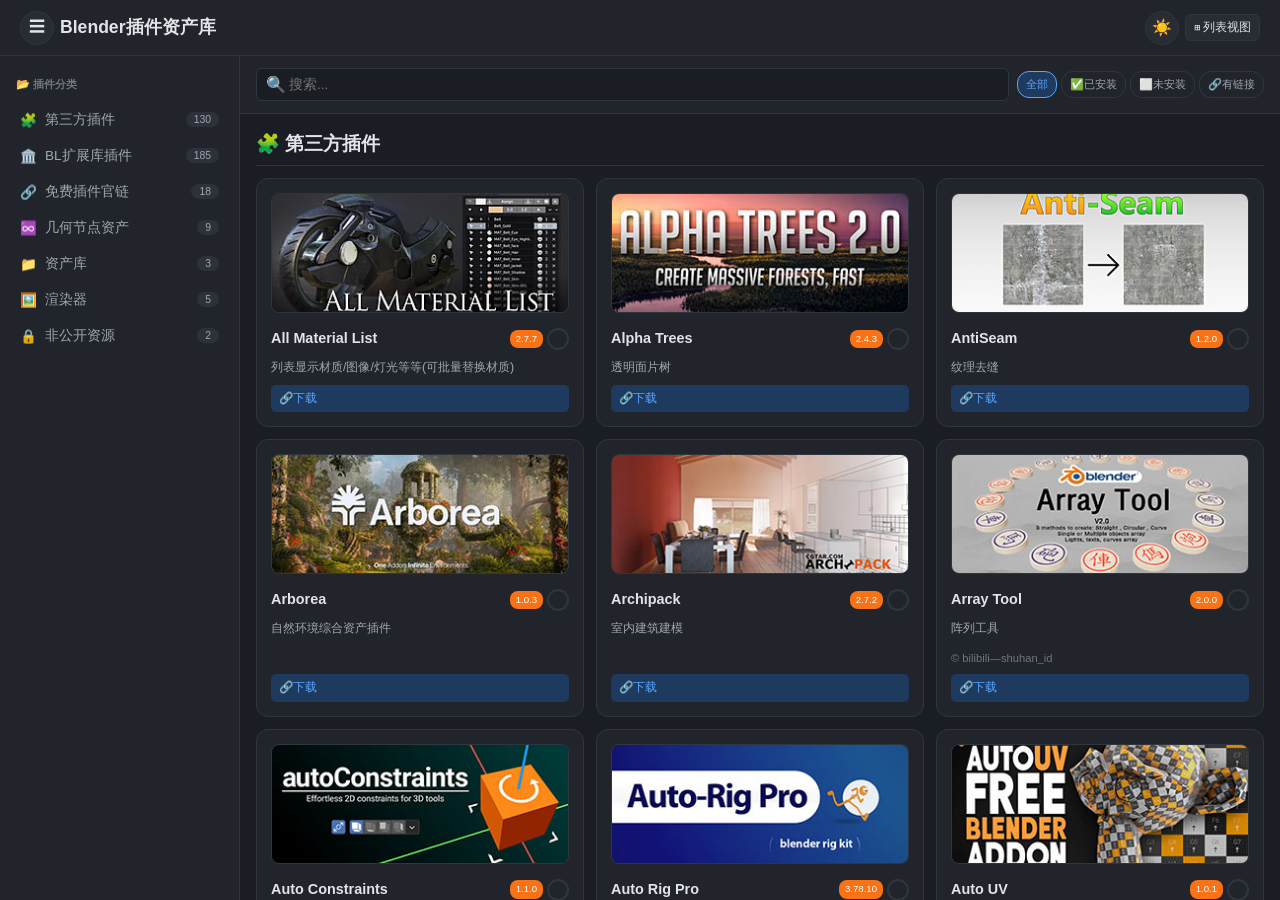
==== cjzx.html @ 79c5c897 "Update cjzx.html" ====
<!DOCTYPE html><html lang="zh-CN"><head><meta charset="UTF-8"><meta name="viewport" content="width=device-width, initial-scale=1.0"><title>Blender插件资产库</title><style>
        :root {
            --bg: #f5f5f7;
            --surface: #ffffff;
            --surface2: #f0f0f2;
            --surface3: #e8e8ea;
            --text: #1a1a1a;
            --text2: #4a4a4a;
            --text3: #888888;
            --accent: #1a73e8;
            --accent-hover: #1557b0;
            --accent-dim: #d2e3fc;
            --green: #1e8e3e;
            --green-dim: #ceead6;
            --red: #d93025;
            --red-dim: #fce8e6;
            --border: #dadce0;
            --radius: 12px;
            --radius-sm: 8px;
            --radius-xs: 6px;
        }

        body.dark-theme {
            --bg: #1a1d23;
            --surface: #21252b;
            --surface2: #282c34;
            --surface3: #2c313a;
            --text: #e1e4e8;
            --text2: #a0a6b0;
            --text3: #6e7681;
            --accent: #58a6ff;
            --accent-hover: #79b8ff;
            --accent-dim: #1f3a5f;
            --green: #3fb950;
            --green-dim: #1a3d22;
            --red: #f85149;
            --red-dim: #3d1a1a;
            --border: #30363d;
        }

        * { margin: 0; padding: 0; box-sizing: border-box; }

        /* ============ 自定义滚动条 ============ */
        ::-webkit-scrollbar { width: 6px; height: 6px; }
        ::-webkit-scrollbar-track { background: transparent; }
        ::-webkit-scrollbar-thumb {
            background: var(--text3);
            border-radius: 3px;
            transition: background 0.2s;
        }
        ::-webkit-scrollbar-thumb:hover { background: var(--text2); }

        .card-grid::-webkit-scrollbar,
        .sidebar::-webkit-scrollbar { width: 4px; }
        .card-grid::-webkit-scrollbar-thumb,
        .sidebar::-webkit-scrollbar-thumb { background: transparent; }
        .card-grid:hover::-webkit-scrollbar-thumb,
        .sidebar:hover::-webkit-scrollbar-thumb { background: var(--text3); }
        .card-grid:hover::-webkit-scrollbar-thumb:hover,
        .sidebar:hover::-webkit-scrollbar-thumb:hover { background: var(--text2); }

        /* Firefox */
        * { scrollbar-width: thin; scrollbar-color: var(--text3) transparent; }
        .card-grid, .sidebar { scrollbar-width: thin; scrollbar-color: transparent transparent; }
        .card-grid:hover, .sidebar:hover { scrollbar-color: var(--text3) transparent; }

        body {
            font-family: 'Segoe UI', 'PingFang SC', 'Microsoft YaHei', sans-serif;
            background: var(--bg);
            color: var(--text);
            min-height: 100vh;
            line-height: 1.5;
            user-select: none;
        }
        input, textarea, .card-desc, .card-title, .card-source { user-select: text; }

        .app-header {
            background: var(--surface);
            border-bottom: 1px solid var(--border);
            padding: 0 20px;
            height: 56px;
            display: flex;
            align-items: center;
            justify-content: space-between;
            position: sticky;
            top: 0;
            z-index: 100;
            gap: 12px;
        }
        .logo { font-weight: 700; font-size: 1.1rem; white-space: nowrap; display: flex; align-items: center; gap: 6px; }
        .header-actions { display: flex; gap: 6px; flex-wrap: wrap; align-items: center; }

        .btn {
            display: inline-flex; align-items: center; gap: 4px; padding: 6px 12px;
            border-radius: 6px; border: 1px solid var(--border); background: var(--surface2);
            color: var(--text); cursor: pointer; font-size: 0.8rem; font-weight: 500;
            transition: all 0.15s; white-space: nowrap; text-decoration: none; font-family: inherit;
        }
        .btn:hover { background: var(--surface3); }
        .btn-primary { background: var(--accent); border-color: var(--accent); color: #fff; font-weight: 600; }
        .btn-primary:hover { background: var(--accent-hover); }
        .btn-danger { background: transparent; border-color: var(--red-dim); color: var(--red); }
        .btn-danger:hover { background: var(--red-dim); }
        .btn-sm { padding: 4px 8px; font-size: 0.75rem; }
        .btn-icon { width: 34px; height: 34px; padding: 0; justify-content: center; border-radius: 50%; font-size: 1rem; }

        .sidebar-toggle {
            display: flex !important;
        }

        .app-body { display: flex; height: calc(100vh - 56px); overflow: hidden; }

        .sidebar {
            width: 240px; min-width: 240px; background: var(--surface);
            border-right: 1px solid var(--border); padding: 12px 10px;
            overflow-y: auto; display: flex; flex-direction: column; gap: 2px;
            transition: width 0.3s ease, min-width 0.3s ease, padding 0.3s ease, opacity 0.3s ease;
        }
        /* 桌面端折叠状态 */
        .sidebar.sidebar-hidden {
            width: 0 !important;
            min-width: 0 !important;
            padding: 0 !important;
            border: none;
            opacity: 0;
        }
        .sidebar h3 { font-size: 0.7rem; text-transform: uppercase; color: var(--text3); padding: 8px 6px; font-weight: 600; }
        .cat-btn {
            display: flex; align-items: center; gap: 8px; padding: 8px 10px;
            border-radius: 6px; border: none; background: transparent; color: var(--text2);
            cursor: pointer; font-size: 0.85rem; width: 100%; text-align: left;
            transition: all 0.15s; font-family: inherit;
        }
        .cat-btn:hover { background: var(--surface2); color: var(--text); }
        .cat-btn.active { background: var(--accent-dim); color: var(--accent); font-weight: 600; }
        .cat-btn .badge { margin-left: auto; background: var(--surface3); padding: 2px 8px; border-radius: 10px; font-size: 0.65rem; }
        .cat-btn.active .badge { background: var(--accent); color: #fff; }
        .sidebar-footer { margin-top: auto; padding-top: 10px; border-top: 1px solid var(--border); }

        .main-content { flex: 1; display: flex; flex-direction: column; overflow: hidden; }
        .toolbar {
            padding: 12px 16px; background: var(--surface); border-bottom: 1px solid var(--border);
            display: flex; gap: 8px; align-items: center; flex-wrap: wrap;
        }
        .search-box { flex: 1; position: relative; min-width: 160px; }
        .search-box input {
            width: 100%; padding: 8px 12px 8px 32px; background: var(--bg);
            border: 1px solid var(--border); border-radius: 6px; color: var(--text);
            font-size: 0.85rem; font-family: inherit; user-select: text;
        }
        .search-box span { position: absolute; left: 10px; top: 50%; transform: translateY(-50%); color: var(--text3); }
        .filter-tags { display: flex; gap: 4px; }
        .filter-tag {
            padding: 4px 8px; border-radius: 12px; border: 1px solid var(--border);
            background: transparent; color: var(--text2); cursor: pointer; font-size: 0.7rem; font-family: inherit;
        }
        .filter-tag.active { background: var(--accent-dim); border-color: var(--accent); color: var(--accent); }

        .card-grid { flex: 1; overflow-y: auto; padding: 16px; }
        .card-grid.list-view .card-image,
        .card-grid.list-view .card-image-placeholder { display: none !important; }

        .category-section { margin-bottom: 30px; }
        .category-title {
            font-size: 1.2rem; font-weight: 600; margin-bottom: 12px;
            padding-bottom: 6px; border-bottom: 1px solid var(--border);
        }
        .plugin-grid {
            display: grid; grid-template-columns: repeat(auto-fill, minmax(260px, 1fr)); gap: 12px;
        }
        .card-grid.list-view .plugin-grid { grid-template-columns: 1fr; max-width: 800px; margin: 0 auto; }

        .card {
            background: var(--surface); border: 1px solid var(--border); border-radius: var(--radius);
            padding: 14px; display: flex; flex-direction: column; gap: 8px; position: relative;
        }
        .card.installed { border-left: 3px solid var(--green); }
        .card-image {
            width: 100%; height: 120px; border-radius: var(--radius-sm); object-fit: cover;
            background: var(--surface2); border: 1px solid var(--border);
            cursor: pointer;
        }
        .card-image-placeholder {
            width: 100%; height: 120px; border-radius: var(--radius-sm); background: var(--surface2);
            display: flex; align-items: center; justify-content: center; font-size: 1.5rem;
            color: var(--text3); border: 1px dashed var(--border);
            cursor: pointer;
        }
        .card-header { display: flex; justify-content: space-between; align-items: flex-start; gap: 6px; }
        .card-title { font-weight: 600; font-size: 0.9rem; word-break: break-word; flex: 1; }

        /* 拖拽手柄 */
        .drag-handle {
            display: inline-flex; align-items: center; justify-content: center;
            width: 20px; height: 20px; cursor: grab; color: var(--text3);
            font-size: 1rem; line-height: 1; border-radius: 3px; flex-shrink: 0;
            margin-right: 4px; user-select: none;
        }
        .drag-handle:active { cursor: grabbing; }
        .drag-handle:hover { background: var(--surface3); color: var(--text); }

        .header-right { display: flex; align-items: center; gap: 4px; flex-shrink: 0; }
        .badge { font-size: 0.6rem; padding: 2px 6px; border-radius: 8px; font-weight: 500; }
        .badge-version { background: #f97316; color: #ffffff; }
        .badge-installed { background: var(--green-dim); color: var(--green); }
        .install-btn {
            width: 22px; height: 22px; border-radius: 50%; border: 2px solid var(--border);
            background: transparent; cursor: pointer; font-size: 0.65rem; color: transparent;
            display: inline-flex; align-items: center; justify-content: center; flex-shrink: 0;
            pointer-events: auto;
        }
        .card.installed .install-btn { border-color: var(--green); background: var(--green); color: #fff; }
        .card-desc { font-size: 0.78rem; color: var(--text2); flex: 1; }
        .card-source { font-size: 0.7rem; color: var(--text3); margin-top: 4px; }
        .card-actions { display: flex; gap: 4px; margin-top: auto; }
        .card-link {
            display: inline-flex; align-items: center; gap: 3px; padding: 5px 8px;
            border-radius: 5px; background: var(--accent-dim); color: var(--accent);
            text-decoration: none; font-size: 0.72rem; font-weight: 500;
            pointer-events: auto;
        }
        .batch-checkbox {
            position: absolute; top: 8px; left: 8px; width: 18px; height: 18px;
            cursor: pointer; z-index: 3; display: none; pointer-events: auto;
        }
        .card-grid.batch-mode .batch-checkbox { display: block; }

        /* 拖拽状态样式 */
        .card.dragging { opacity: 0.4; }
        .card.drag-over { border: 2px solid var(--accent) !important; }
        .card.drag-above { border-top: 3px solid var(--accent) !important; }
        .card.drag-below { border-bottom: 3px solid var(--accent) !important; }

        .modal-overlay { position: fixed; inset: 0; background: rgba(0,0,0,0.6); z-index: 200; display: none; align-items: center; justify-content: center; }
        .modal { background: var(--surface); border: 1px solid var(--border); border-radius: var(--radius); width: 90%; max-width: 520px; max-height: 85vh; overflow-y: auto; padding: 20px; }
        .modal h2 { margin-bottom: 16px; font-size: 1.1rem; }
        .form-group { margin-bottom: 10px; }
        .form-group label { display: block; font-size: 0.75rem; font-weight: 600; color: var(--text2); margin-bottom: 3px; }
        .form-group input, .form-group textarea, .form-group select {
            width: 100%; padding: 8px 10px; background: var(--bg); border: 1px solid var(--border);
            border-radius: 5px; color: var(--text); font-size: 0.85rem; font-family: inherit; user-select: text;
        }
        .form-row { display: flex; gap: 8px; }
        .form-row .form-group { flex: 1; }
        .modal-actions { display: flex; gap: 6px; justify-content: flex-end; margin-top: 16px; }

        /* ============ 多余缩略图检测弹窗 ============ */
        .img-check-summary { display: flex; gap: 12px; margin-bottom: 12px; font-size: 0.8rem; flex-wrap: wrap; }
        .img-check-stat { background: var(--surface2); padding: 8px 12px; border-radius: 6px; border: 1px solid var(--border); }
        .img-check-stat strong { font-size: 1.1rem; }
        .img-check-stat.warn { border-color: var(--red-dim); color: var(--red); }
        .img-check-list { max-height: 350px; overflow-y: auto; border: 1px solid var(--border); border-radius: 6px; }
        .img-check-item { display: flex; align-items: center; gap: 8px; padding: 8px 10px; border-bottom: 1px solid var(--border); font-size: 0.78rem; font-family: 'Consolas', 'Courier New', monospace; }
        .img-check-item:last-child { border-bottom: none; }
        .img-check-item:hover { background: var(--surface2); }
        .img-check-item input[type="checkbox"] { width: 16px; height: 16px; cursor: pointer; flex-shrink: 0; }
        .img-check-item .img-preview { width: 40px; height: 30px; border-radius: 4px; object-fit: cover; border: 1px solid var(--border); flex-shrink: 0; background: var(--surface3); }
        .img-check-toolbar { display: flex; gap: 6px; align-items: center; padding: 8px 0; }
        .img-check-empty { text-align: center; padding: 40px; color: var(--green); font-size: 0.9rem; }
        .img-check-empty .icon { font-size: 2rem; display: block; margin-bottom: 8px; }
        .img-check-drop { border: 2px dashed var(--border); border-radius: 8px; padding: 30px; text-align: center; color: var(--text3); cursor: pointer; transition: all 0.2s; }
        .img-check-drop:hover { border-color: var(--accent); color: var(--accent); background: var(--accent-dim); }
        .img-check-drop .icon { font-size: 2.5rem; display: block; margin-bottom: 8px; }

        .cat-edit-row { display: flex; align-items: center; gap: 6px; margin-bottom: 8px; }
        .cat-edit-row input { flex: 1; padding: 6px 8px; background: var(--bg); border: 1px solid var(--border); border-radius: 4px; color: var(--text); font-size: 0.85rem; }
        .cat-edit-row .icon-input { width: 50px; flex: none; text-align: center; }

        .toast-container { position: fixed; bottom: 20px; right: 20px; z-index: 300; display: flex; flex-direction: column; gap: 6px; }
        .toast { padding: 10px 16px; border-radius: 6px; background: var(--surface); border: 1px solid var(--border); color: var(--text); font-size: 0.8rem; animation: toastIn 0.3s ease; }
        @keyframes toastIn { from { transform: translateX(60px); opacity: 0; } to { transform: translateX(0); opacity: 1; } }

        @media (max-width: 480px) {
            .sidebar {
                position: absolute;
                z-index: 200;
                height: calc(100vh - 56px);
                left: 0;
                top: 56px;
                width: 260px;
                transform: translateX(-100%);
                transition: transform 0.3s ease;
                box-shadow: 4px 0 12px rgba(0,0,0,0.3);
            }
            .sidebar.sidebar-hidden {
                transform: translateX(-100%);
                width: 260px !important;  /* 保持原有宽度用于动画 */
                min-width: 260px !important;
                padding: 12px 10px !important;
                opacity: 1;
                border-right: 1px solid var(--border);
            }
            .sidebar:not(.sidebar-hidden) {
                transform: translateX(0);
            }
            .plugin-grid { grid-template-columns: 1fr !important; }
        }
    </style><style>.header-actions { display: flex !important; }.header-actions .btn:not(#themeToggle):not(#viewModeToggle) { display: none !important; }.sidebar-footer{display:none!important;}.edit-btn{display:none!important;}.batch-checkbox{display:none!important;}.drag-handle{display:none!important;}.install-btn{display:flex!important;}#themeToggle{display:flex!important;}.sidebar-toggle{display:flex!important;}.sidebar{transition:width 0.3s ease,min-width 0.3s ease,padding 0.3s ease,opacity 0.3s ease;overflow:hidden;}.sidebar.sidebar-hidden{width:0!important;min-width:0!important;padding:0!important;border:none;opacity:0;}@media (max-width:480px){.sidebar{position:absolute;z-index:200;height:calc(100vh - 56px);left:0;top:56px;width:260px;transform:translateX(-100%);transition:transform 0.3s ease;box-shadow:4px 0 12px rgba(0,0,0,0.3);}.sidebar.sidebar-hidden{transform:translateX(-100%);width:260px!important;min-width:260px!important;padding:12px 10px!important;opacity:1;border-right:1px solid var(--border);}.sidebar:not(.sidebar-hidden){transform:translateX(0);}.plugin-grid{grid-template-columns:1fr!important;}}</style></head><body><header class="app-header"><div class="logo"><button class="btn btn-icon sidebar-toggle" id="sidebarToggle" title="展开/收起分类">☰</button><span>Blender插件资产库</span></div><div class="header-actions"><button class="btn btn-icon" id="themeToggle">🌓</button><button class="btn btn-sm" id="viewModeToggle">⊞ 列表视图</button></div></header><div class="app-body"><aside class="sidebar" id="sidebar"></aside><main class="main-content"><div class="toolbar"><div class="search-box"><span>🔍</span><input type="text" id="searchInput" placeholder="搜索..."></div><div class="filter-tags"><span class="filter-tag active" data-filter="all">全部</span><span class="filter-tag" data-filter="installed">✅已安装</span><span class="filter-tag" data-filter="not-installed">⬜未安装</span><span class="filter-tag" data-filter="has-link">🔗有链接</span></div></div><div class="card-grid" id="cardGrid"></div></main></div><script>var DEFAULT_COVER_URL="[data-uri]";var EXPORT_TIME="1781091004906";var SAVE_KEY="blender_preview_install";function loadData(){try{var t=localStorage.getItem("preview_time");if(t!==EXPORT_TIME){localStorage.removeItem(SAVE_KEY);localStorage.setItem("preview_time",EXPORT_TIME);}var s=localStorage.getItem(SAVE_KEY);if(s)return JSON.parse(s);}catch(e){}return [{"id":"third-party","name":"第三方插件","icon":"🧩","plugins":[{"id":"excel-1778344846646-1","name":"All Material List","desc":"列表显示材质/图像/灯光等等(可批量替换材质)","version":"2.7.7","link":"https://pan.baidu.com/s/14ZmI4P1a19Eyl2suBnke_A?pwd=plug","source":"","image":"plugimg/All Material List.jpg","installed":false,"categoryId":"third-party"},{"id":"excel-1778344846646-2","name":"Alpha Trees","desc":"透明面片树","version":"2.4.3","link":"https://pan.baidu.com/s/1CspFv2NbetIcH8Z9FXLdhw?pwd=plug","source":"","image":"plugimg/Alpha trees.jpg","installed":false,"categoryId":"third-party"},{"id":"excel-1778344846646-3","name":"AntiSeam","desc":"纹理去缝","version":"1.2.0","link":"https://pan.baidu.com/s/1a_86wFI9QrpZdlPMRmJa8g?pwd=plug","source":"","image":"plugimg/AntiSeam.jpg","installed":false,"categoryId":"third-party"},{"id":"excel-1778344846646-4","name":"Arborea","desc":"自然环境综合资产插件","version":"1.0.3","link":"https://pan.baidu.com/s/1799kqrd9qeoGIfswO5bGKw?pwd=plug","source":"","image":"plugimg/Arborea.jpg","installed":false,"categoryId":"third-party"},{"id":"excel-1778344846646-5","name":"Archipack","desc":"室内建筑建模","version":"2.7.2","link":"https://pan.baidu.com/s/1ilPDZ_sfTrK3CXWMNS8eaw?pwd=plug","source":"","image":"plugimg/ArchiPack.jpg","installed":false,"categoryId":"third-party"},{"id":"excel-1778344846646-6","name":"Array Tool","desc":"阵列工具","version":"2.0.0","link":"https://pan.baidu.com/s/1t6Z2QE2mSVpjHBIB-RfL8Q?pwd=plug","source":"bilibili—shuhan_id","image":"plugimg/Array Tool.jpg","installed":false,"categoryId":"third-party"},{"id":"excel-1778344846646-7","name":"Auto Constraints","desc":"自动锁定轴向","version":"1.1.0","link":"https://pan.baidu.com/s/14jS5id3O9-L42NXbV1jtfA?pwd=plug","source":"","image":"plugimg/Auto Constraints.jpg","installed":false,"categoryId":"third-party"},{"id":"excel-1778344846646-8","name":"Auto Rig Pro","desc":"角色绑定","version":"3.78.10","link":"https://pan.baidu.com/s/1e4aD68Ru1NteIRXbIPW6Bw?pwd=plug","source":"","image":"plugimg/Auto Rig Pro.jpg","installed":false,"categoryId":"third-party"},{"id":"excel-1778344846646-9","name":"Auto UV","desc":"一键展uv","version":"1.0.1","link":"https://pan.baidu.com/s/1JESV37TfI7V1TmvSfcbBCQ?pwd=plug","source":"Free","image":"plugimg/Auto UV.jpg","installed":false,"categoryId":"third-party"},{"id":"excel-1778344846646-10","name":"B.B. Nodes","desc":"B.B.几何节点资产预设插件","version":"2.1.2","link":"https://pan.baidu.com/s/1Ji6ir0TugoOppU-Y3GaAaw?pwd=plug","source":"","image":"plugimg/B.B. Nodes.jpg","installed":false,"categoryId":"third-party"},{"id":"excel-1778344846646-11","name":"B4D Tools","desc":"几何节点仿C4D工具","version":"1.4.4","link":"https://pan.baidu.com/s/1J9wO9Bl2OpWxtsQXbsvJQA?pwd=plug","source":"","image":"plugimg/B4D Tools.jpg","installed":false,"categoryId":"third-party"},{"id":"excel-1778344846646-12","name":"Baga Ivy Generator","desc":"藤曼生成器","version":"2.0.2","link":"https://pan.baidu.com/s/1o1tw1vh1ZfzyUExcfvrvhQ?pwd=plug","source":"","image":"plugimg/Baga Ivy Generator.jpg","installed":false,"categoryId":"third-party"},{"id":"excel-1778344846646-13","name":"Better Lighting","desc":"灯光照明插件-周年礼物","version":"2.1.0","link":"https://pan.baidu.com/s/1E-Zk2ofh2HWQhYqoarcjrQ?pwd=plug","source":"","image":"plugimg/Better Lighting.jpg","installed":false,"categoryId":"third-party"},{"id":"excel-1778344846646-14","name":"BetterFBX","desc":"更好的FBX导入导出工具","version":"6.3.4","link":"https://pan.baidu.com/s/16punKi4wfCZ3Oz6lHHfhDw?pwd=plug","source":"","image":"plugimg/BetterFBX.jpg","installed":false,"categoryId":"third-party"},{"id":"excel-1778344846646-15","name":"BlenderBezierUtils","desc":"贝塞尔工具","version":"铁锅炖内置","link":"https://pan.baidu.com/s/1qxny4sNtbj_KJC26rw6EOQ?pwd=2333","source":"Github","image":"plugimg/BlenderBezierUtils.jpg","installed":false,"categoryId":"third-party"},{"id":"excel-1778344846646-16","name":"BlenderGIS","desc":"三维地理地形模拟建模","version":"2.2.10","link":"https://pan.baidu.com/s/1ZLEQTDFIpNzkgyCv5SC4rA?pwd=plug","source":"Github","image":"plugimg/BlenderGIS.jpg","installed":false,"categoryId":"third-party"},{"id":"excel-1778344846646-17","name":"Blenderkit","desc":"在线模型材质资产库","version":"offcial","link":"https://www.blenderkit.com/get-blenderkit/","source":"Blenderkit","image":"plugimg/blenderkit.jpg","installed":false,"categoryId":"third-party"},{"id":"excel-1778344846646-18","name":"Blosm Pro","desc":"一键导入OpenStreetMap、Google 3D 城市、地形","version":"2.7.23 Pro","link":"https://pan.baidu.com/s/1g8X3JfGQ-vXy5jdg0UOteQ?pwd=plug","source":"","image":"plugimg/blosm.jpg","installed":false,"categoryId":"third-party"},{"id":"excel-1778344846646-19","name":"Bmesh Clean","desc":"模型点线面清理","version":"1.1.203","link":"https://pan.baidu.com/s/139huqvI4zWGS5E_u9xWJ5Q?pwd=plug","source":"","image":"plugimg/Bmesh Clean.jpg","installed":false,"categoryId":"third-party"},{"id":"excel-1778344846646-20","name":"BoxCutter","desc":"硬表面建模","version":"26.1.4a","link":"https://pan.baidu.com/s/1mMxDDVKKIJXCRdzNQ4I0Jg?pwd=plug","source":"","image":"plugimg/BoxCutter.jpg","installed":false,"categoryId":"third-party"},{"id":"excel-1778344846646-21","name":"Building Tools","desc":"建筑快速手搓编辑生成","version":"1.0.13","link":"https://pan.baidu.com/s/1CjZPGZBxwGaVR-G4oxQ6UA?pwd=plug","source":"Github","image":"plugimg/BuildingTools.jpg","installed":false,"categoryId":"third-party"},{"id":"excel-1778344846646-22","name":"CAD Sketcher","desc":"类CAD绘图插件","version":"0.27.6","link":"https://pan.baidu.com/s/1kfCHI1QOgc3VB10feUSGRA?pwd=plug","source":"CAD Sketcher Official","image":"plugimg/CAD Sketcher.jpg","installed":false,"categoryId":"third-party"},{"id":"excel-1778344846646-23","name":"CAD Transform","desc":"类CAD变换吸附","version":"2.0.6","link":"https://pan.baidu.com/s/1HUdUWV9ZBT2At1YU0wO8Bg?pwd=plug","source":"","image":"plugimg/CAD Transform.jpg","installed":false,"categoryId":"third-party"},{"id":"excel-1778344846646-24","name":"Camera Calibration Pvr","desc":"相机求反","version":"0.5","link":"https://pan.baidu.com/s/1Jot96CJgjVhFAxxUouo5lQ?pwd=plug","source":"Github","image":"plugimg/Camera Calibration Pvr.jpg","installed":false,"categoryId":"third-party"},{"id":"excel-1778344846646-26","name":"Camera Tracker","desc":"自动化相机跟踪","version":"3.0.0","link":"https://pan.baidu.com/s/1vbrIPO5SX4BJog5qVSEmFw?pwd=plug","source":"","image":"plugimg/Camera Tracker.jpg","installed":false,"categoryId":"third-party"},{"id":"excel-1778344846646-27","name":"Clean Mesh","desc":"网格清理优化","version":"1.0.0","link":"https://pan.baidu.com/s/1ZVgXBbbu_nyhVC1OCnR0lA?pwd=plug","source":"","image":"plugimg/Clean Mesh.jpg","installed":false,"categoryId":"third-party"},{"id":"excel-1778344846646-28","name":"Clean Panels","desc":"N面板整理","version":"7.0.18","link":"https://pan.baidu.com/s/1TNJ_0ioasuFrLteBLc42Dw?pwd=plug","source":"","image":"plugimg/Clean Panels.jpg","installed":false,"categoryId":"third-party"},{"id":"excel-1778344846646-30","name":"Construction Lines","desc":"仿SU构造线建模","version":"0.9.7","link":"https://pan.baidu.com/s/1-y5vczCqrp90EriBQx_VFA?pwd=plug","source":"","image":"plugimg/Construction Lines.jpg","installed":false,"categoryId":"third-party"},{"id":"excel-1778344846646-31","name":"Creative Flow","desc":"硬表面建模插件(含文字一键处理)","version":"1.9.2","link":"https://pan.baidu.com/s/1fu3y7h-3vhdiom6WJsmGcA?pwd=plug","source":"","image":"plugimg/Creative Flow.jpg","installed":false,"categoryId":"third-party"},{"id":"excel-1778344846646-32","name":"Curves to Mesh","desc":"可编辑曲面建模转网格","version":"2.8.1","link":"https://pan.baidu.com/s/1pVLOIlKj0Pa7ji4PHSxi8w?pwd=plug","source":"","image":"plugimg/Curves to Mesh.jpg","installed":false,"categoryId":"third-party"},{"id":"excel-1778344846646-33","name":"Decal Machine","desc":"表面建模贴花","version":"2.15.0","link":"https://pan.baidu.com/s/1YOaANOi6H6Adj54aAGtDZw?pwd=plug","source":"","image":"plugimg/Decal Machine.jpg","installed":false,"categoryId":"third-party"},{"id":"excel-1778344846646-34","name":"Deepbump","desc":"法线贴图生成","version":"0.8.0","link":"https://pan.baidu.com/s/1mIM4mqMC-2hhrNZkn_sibw?pwd=plug","source":"Github","image":"plugimg/Deepbump.jpg","installed":false,"categoryId":"third-party"},{"id":"excel-1778344846646-35","name":"Delta Quad","desc":"模型处理为四边面","version":"1.2.0","link":"https://pan.baidu.com/s/1v58nXLrabPFaNHJ4ePkuuQ?pwd=plug","source":"","image":"plugimg/Delta Quad.jpg","installed":false,"categoryId":"third-party"},{"id":"excel-1778344846646-36","name":"Dynamic Terrain","desc":"动态地形","version":"1.0.4","link":"https://pan.baidu.com/s/1IHG3AstopV_juRGBtBHTxA?pwd=plug","source":"","image":"plugimg/Dynamic Terrain.jpg","installed":false,"categoryId":"third-party"},{"id":"excel-1778344846646-37","name":"Easeam","desc":"一键标记缝合边","version":"1.2.0","link":"https://pan.baidu.com/s/15i8rCjL_5ZoOrXMr1MxIDg?pwd=plug","source":"","image":"plugimg/Easeam.jpg","installed":false,"categoryId":"third-party"},{"id":"excel-1778344846646-38","name":"Engon","desc":"开源多资产库资源管理","version":"1.8.0","link":"https://pan.baidu.com/s/162_A3NevUDq9vzULqPbkGA?pwd=plug","source":"Github","image":"plugimg/Engon.jpg","installed":false,"categoryId":"third-party"},{"id":"excel-1778344846646-39","name":"ExtremePBR","desc":"PBR材质库","version":"4.2.101","link":"https://pan.baidu.com/s/1NLHVQS9nKPCITCWbdspCyg?pwd=plug","source":"","image":"plugimg/ExtremePBR.jpg","installed":false,"categoryId":"third-party"},{"id":"excel-1778344846646-40","name":"fix_ime输入法助手","desc":"修复Blender中文输入问题","version":"官方网盘","link":"https://pan.baidu.com/s/1H9DxkAdmBJXLhl5Aj29Q6Q?pwd=q4e5","source":"Github wire_ext_blender_fix_ime","image":"plugimg/srfzs.jpg","installed":false,"categoryId":"third-party"},{"id":"excel-1778344846646-41","name":"Flow","desc":"资产管理","version":"5.0.2 20260417","link":"https://pan.baidu.com/s/1r3FkIPg_U0paLERizKGxvA?pwd=plug","source":"Polyspaace","image":"plugimg/flow.jpg","installed":false,"categoryId":"third-party"},{"id":"excel-1778344846646-42","name":"Flowify","desc":"曲面贴合缩裹","version":"1.3.3","link":"https://pan.baidu.com/s/1z8peIMpHrVg-uTUrjLrDfQ?pwd=plug","source":"","image":"plugimg/Flowify.jpg","installed":false,"categoryId":"third-party"},{"id":"excel-1778344846646-43","name":"Fluent Materializer","desc":"自定义材质制作烘焙","version":"1.10.0","link":"https://pan.baidu.com/s/1pwkCYJiDARPzuLQO23fMiA?pwd=plug","source":"","image":"plugimg/Fluent Materializer.jpg","installed":false,"categoryId":"third-party"},{"id":"excel-1778344846646-46","name":"Geo Scatter","desc":"模型散布工具","version":"5.6.3","link":"https://pan.baidu.com/s/1U5xFq-ZCmZBUt_tw5FiGjw?pwd=plug","source":"","image":"plugimg/Geo Scatter.jpg","installed":false,"categoryId":"third-party"},{"id":"excel-1778344846646-47","name":"Geo Swarm","desc":"昆虫鸟群群集动画模拟","version":"3.0.0","link":"https://pan.baidu.com/s/1dGVMCL5gUylk8239Y1uKUQ?pwd=plug","source":"","image":"plugimg/Geo Swarm.jpg","installed":false,"categoryId":"third-party"},{"id":"excel-1778344846646-48","name":"Global HDR","desc":"HDRI控制插件+资产","version":"1.0.0","link":"https://pan.baidu.com/s/1s4zHS80n6gTtmIYpFNIRfA?pwd=plug","source":"","image":"plugimg/Global HDR.jpg","installed":false,"categoryId":"third-party"},{"id":"excel-1778344846646-49","name":"GridModeler","desc":"网格建模工具","version":"1.42.1","link":"https://pan.baidu.com/s/1m8mE17A25A0nA0GX0idrYw?pwd=plug","source":"","image":"plugimg/GridModeler.jpg","installed":false,"categoryId":"third-party"},{"id":"excel-1778344846646-50","name":"GroupPro","desc":"物体编组打组工具","version":"3.0.5","link":"https://pan.baidu.com/s/1P_6qUx15Jl9HpQzp1TcUZA?pwd=plug","source":"","image":"plugimg/GroupPro.jpg","installed":false,"categoryId":"third-party"},{"id":"excel-1778344846646-45","name":"Gscatter","desc":"免费散布工具","version":"0.12.0","link":"https://pan.baidu.com/s/1oeswlX1Zy3v5eUYHaCULnw?pwd=plug","source":"Gscatter","image":"plugimg/Gscatter.jpg","installed":false,"categoryId":"third-party"},{"id":"excel-1778344846646-51","name":"Hair Tool","desc":"毛发工具+资产库","version":"4.5.1","link":"https://pan.baidu.com/s/1e4jxjOnjYKh1n4QPvkdaEg?pwd=plug","source":"Gumroad","image":"plugimg/Hair Tool.jpg","installed":false,"categoryId":"third-party"},{"id":"excel-1778344846646-52","name":"Hard Ops","desc":"硬表面建模","version":"26.1.5","link":"https://pan.baidu.com/s/1-7Qt2auZCBELisOGOxiUVA?pwd=plug","source":"","image":"plugimg/HardOps.jpg","installed":false,"categoryId":"third-party"},{"id":"excel-1778344846646-53","name":"HDRI Sun Aligner","desc":"HDR 日光对齐(Github)","version":"1.6","link":"https://pan.baidu.com/s/1qKrMT2nvputhyfBRMdrlGg?pwd=plug","source":"Github","image":"plugimg/HDRI Sun Aligner.jpg","installed":false,"categoryId":"third-party"},{"id":"excel-1778344846646-54","name":"ICity","desc":"程序化城市生成","version":"1.7.1","link":"https://pan.baidu.com/s/1wTmrYb5Fl_NovipgV1YcJg?pwd=plug","source":"","image":"plugimg/ICity.jpg","installed":false,"categoryId":"third-party"},{"id":"excel-1778344846646-55","name":"Import As Decal","desc":"贴花插件","version":"2.6.0","link":"https://pan.baidu.com/s/1p8rt5PAd3uLDjLL0R4lW7g?pwd=plug","source":"","image":"plugimg/Import As Decal.jpg","installed":false,"categoryId":"third-party"},{"id":"excel-1778344846646-56","name":"Inset Outset","desc":"模型挤出偏移","version":"0.0.2","link":"https://pan.baidu.com/s/1ssSX9wON-Kqpezx-j0KSCw?pwd=plug","source":"Remove","image":"plugimg/Inset Outset.jpg","installed":false,"categoryId":"third-party"},{"id":"excel-1778344846646-57","name":"Instant Clean","desc":"一键清理","version":"2.2.4","link":"https://pan.baidu.com/s/1ERJGafQTtrrtFXmSte_YMw?pwd=plug","source":"","image":"plugimg/Instant Clean.jpg","installed":false,"categoryId":"third-party"},{"id":"excel-1778344846646-58","name":"Kekit","desc":"Kekit工具集","version":"3.67","link":"https://pan.baidu.com/s/1jPYn8JNGQ0e4pi_5EAgJsg?pwd=plug","source":"","image":"plugimg/Kekit.jpg","installed":false,"categoryId":"third-party"},{"id":"excel-1778344846646-59","name":"Leafig","desc":"叶片生成 图片转模型","version":"1.0.11","link":"https://pan.baidu.com/s/1apilzNY8Ieadle-sBj5M4A?pwd=plug","source":"Gumroad","image":"plugimg/leafig.jpg","installed":false,"categoryId":"third-party"},{"id":"excel-1778344846646-60","name":"Light Control","desc":"灯光控制","version":"1.5.4","link":"https://pan.baidu.com/s/1KU5-Pe0mxjcmSGhCzUl-iA?pwd=plug","source":"","image":"plugimg/light control.jpg","installed":false,"categoryId":"third-party"},{"id":"excel-1778344846646-61","name":"Light Wrangler","desc":"快速灯光打光工具","version":"4.2.10","link":"https://pan.baidu.com/s/1P7VF9YvnTaI5usRmYx0u8w?pwd=plug","source":"","image":"plugimg/Light Wrangler.jpg","installed":false,"categoryId":"third-party"},{"id":"excel-1778344846646-62","name":"LightPainter","desc":"灯光绘制插件","version":"1.0.9","link":"https://pan.baidu.com/s/18XBKMBBEZ20mqIVy69i3aQ?pwd=plug","source":"","image":"plugimg/light painter.jpg","installed":false,"categoryId":"third-party"},{"id":"excel-1778344846646-63","name":"LiStrongMax2Blender","desc":"MAX导入插件","version":"1.0","link":"https://pan.baidu.com/s/1Yo7b6RhTGUAGT-oxHGRsqA?pwd=plug","source":"李壮实","image":"plugimg/LiStrongMax2Blender.jpg","installed":false,"categoryId":"third-party"},{"id":"excel-1778344846646-64","name":"LumenPro","desc":"导入、预览和管理光度数据，基于照度的灯光管理插件","version":"1.0.7","link":"https://pan.baidu.com/s/1OsHtRhvVXwmErlEezXD2uw?pwd=plug","source":"","image":"plugimg/lumen pro.jpg","installed":false,"categoryId":"third-party"},{"id":"excel-1778344846646-65","name":"MACHIN3tools","desc":"必备高效建模工作流优化插件 U KNOW M3","version":"1.13.8 DeusEX","link":"https://pan.baidu.com/s/1SshOBzIINmpiC_AVEIM8ug?pwd=plug","source":"","image":"plugimg/MACHIN3tools.jpg","installed":false,"categoryId":"third-party"},{"id":"excel-1778344846646-66","name":"Maps Models Importer","desc":"从地图导入模型","version":"官方链接","link":"https://github.com/eliemichel/MapsModelsImporter","source":"Github","image":"plugimg/MapsModelsImporter.jpg","installed":false,"categoryId":"third-party"},{"id":"excel-1778344846646-67","name":"Material Picker","desc":"材质拾取工具(可吸几何节点内材质)","version":"1.3.2","link":"https://pan.baidu.com/s/19d65ITr9bHTauHmEIYdi0Q?pwd=plug","source":"","image":"plugimg/Material Picker.jpg","installed":false,"categoryId":"third-party"},{"id":"excel-1778344846646-68","name":"Max to blender","desc":"max文件导入","version":"2024","link":"https://pan.baidu.com/s/1xK4CZ4pZyiuyX39lng_6tA?pwd=plug","source":"3dtoall.com","image":"plugimg/maxtoblender.jpg","installed":false,"categoryId":"third-party"},{"id":"excel-1778344846646-69","name":"MeasureIt ARCH","desc":"Measureit测量工具","version":"2026.3.21","link":"https://pan.baidu.com/s/1R3WklzdcbOmiHFIbvjs6oQ?pwd=plug","source":"Github","image":"plugimg/MeasureIt ARCH.jpg","installed":false,"categoryId":"third-party"},{"id":"excel-1778344846646-71","name":"Mesh Cleaner","desc":"网格清理","version":"2.0.0","link":"https://pan.baidu.com/s/1XuFWC12bZXhjRLm0eog5MQ?pwd=plug","source":"","image":"plugimg/Mesh Cleaner.jpg","installed":false,"categoryId":"third-party"},{"id":"excel-1778344846646-72","name":"MESHmachine","desc":"硬表面建模助手","version":"0.20.1","link":"https://pan.baidu.com/s/1rUwna5E3CI4Iytryred-qw?pwd=plug","source":"","image":"plugimg/MESHmachine.jpg","installed":false,"categoryId":"third-party"},{"id":"excel-1778344846646-73","name":"MP7TOOLS","desc":"铁锅炖小组开源版M3","version":"铁锅炖内置","link":"https://pan.baidu.com/s/1qxny4sNtbj_KJC26rw6EOQ?pwd=2333","source":"TGD","image":"plugimg/MP7TOOLS.jpg","installed":false,"categoryId":"third-party"},{"id":"excel-1778344846646-74","name":"N Panel Sub Tabs","desc":"N面板管理","version":"2.1.0","link":"https://pan.baidu.com/s/1exud4cb1JtU9xb7DfVtazw?pwd=plug","source":"","image":"plugimg/N Panel Sub Tabs.jpg","installed":false,"categoryId":"third-party"},{"id":"excel-1778344846646-75","name":"Node it","desc":"着色器节点预设 加热划痕等效果","version":"1.0.0","link":"https://pan.baidu.com/s/1o9OyoeSPCP90PxvH2hB-Lg?pwd=plug","source":"","image":"plugimg/Node it.jpg","installed":false,"categoryId":"third-party"},{"id":"excel-1778344846646-76","name":"Node Preview","desc":"节点预览","version":"1.2.1","link":"https://pan.baidu.com/s/1oVsCGzoEM4FKPHkrMwATeg?pwd=plug","source":"","image":"plugimg/Node Preview.jpg","installed":false,"categoryId":"third-party"},{"id":"excel-1778344846646-78","name":"One Click Damage","desc":"一键破损","version":"2.5.0","link":"https://pan.baidu.com/s/1cv-bAdCYMr-bZfVyEzpd8Q?pwd=plug","source":"","image":"plugimg/One Click Damage.jpg","installed":false,"categoryId":"third-party"},{"id":"excel-1778344846646-79","name":"One Click Dust","desc":"一键灰尘","version":"1.0.0","link":"https://pan.baidu.com/s/1u8hzYt9l5nRgjdKm13fLvA?pwd=plug","source":"","image":"plugimg/One Click Dust.jpg","installed":false,"categoryId":"third-party"},{"id":"excel-1778344846646-80","name":"OpenScatter","desc":"开源散布插件","version":"1.0.7","link":"https://pan.baidu.com/s/1RRl9rF2H3EmPWKtw5tcRLg?pwd=plug","source":"","image":"plugimg/opnscatter.jpg","installed":false,"categoryId":"third-party"},{"id":"excel-1778344846646-81","name":"Ornament Generator","desc":"装饰花纹线条生成器","version":"1.1.0","link":"https://pan.baidu.com/s/1bN0CSUq1ungsyBdqAvholQ?pwd=plug","source":"","image":"plugimg/Ornament Generator.jpg","installed":false,"categoryId":"third-party"},{"id":"excel-1778344846646-82","name":"Perspective Plotter","desc":"相机求反","version":"1.2.7","link":"https://pan.baidu.com/s/1z8NNUe5b_LFLnhAVFpyncg?pwd=plug","source":"","image":"plugimg/Perspective Plotter.jpg","installed":false,"categoryId":"third-party"},{"id":"excel-1778344846646-83","name":"Photographer","desc":"灯光相机插件(推荐)","version":"5.8.2","link":"https://pan.baidu.com/s/11BYK3Nb7eZ68_jb2RGkHhQ?pwd=plug","source":"Gumroad","image":"plugimg/Photographer.jpg","installed":false,"categoryId":"third-party"},{"id":"excel-1778344846646-84","name":"Physical Starlight Atmosphere","desc":"程序化天空(内含同系列插件)","version":"1.9.2","link":"https://pan.baidu.com/s/1uLTZBez8KpCUXIQfeJmFaw?pwd=plug","source":"","image":"plugimg/Physical Starlight Atmosphere.jpg","installed":false,"categoryId":"third-party"},{"id":"excel-1778344846646-85","name":"Pidgeon Tool Bag","desc":"工具包含超级降噪","version":"3.2.0","link":"https://pan.baidu.com/s/1CdU7K0ZHR_D8TtPc3DjuyQ?pwd=plug","source":"","image":"plugimg/Pidgeon Tool Bag.jpg","installed":false,"categoryId":"third-party"},{"id":"excel-1778344846646-86","name":"Pie Menu Editor","desc":"自定义饼菜单","version":"1.18.8","link":"https://pan.baidu.com/s/1B_gVRzAOxn_5SNUFMrJAAQ?pwd=plug","source":"","image":"plugimg/Pie Menu Editor.jpg","installed":false,"categoryId":"third-party"},{"id":"excel-1778344846646-87","name":"Pivot Transform","desc":"原点调整工具","version":"4.2.0","link":"https://pan.baidu.com/s/1VN5x-m5k85vEXBaOzwkLGg?pwd=plug","source":"","image":"plugimg/Pivot Transform.jpg","installed":false,"categoryId":"third-party"},{"id":"excel-1778344846646-88","name":"Polyhaven","desc":"polyhaven开源资产库插件","version":"1.2.1","link":"https://pan.baidu.com/s/1YTu5OpF47StNoT5PjiSXTw?pwd=plug","source":"","image":"plugimg/Polyhaven.jpg","installed":false,"categoryId":"third-party"},{"id":"excel-1778344846646-89","name":"Procedural Crowds","desc":"程序化人群动画生成器","version":"2.2.0","link":"https://pan.baidu.com/s/1mH97AvPNbRRnCqepAcHRSg?pwd=plug","source":"","image":"plugimg/Procedural Crowds.jpg","installed":false,"categoryId":"third-party"},{"id":"excel-1778344846646-90","name":"Procedural Signs","desc":"程序化招牌广告标识生成器","version":"2.0.0","link":"https://pan.baidu.com/s/1LarkiaYrXZ87IiL7aQfxhg?pwd=plug","source":"","image":"plugimg/Procedural Signs.jpg","installed":false,"categoryId":"third-party"},{"id":"excel-1778344846646-91","name":"Profiler","desc":"角线装饰线生成器","version":"1.8.0","link":"https://pan.baidu.com/s/1TKPsY6kw6C0G1cecDDz5ww?pwd=plug","source":"","image":"plugimg/Profiler.jpg","installed":false,"categoryId":"third-party"},{"id":"excel-1778344846646-92","name":"Psd Layers","desc":"图层纹理绘制","version":"1.5.2","link":"https://pan.baidu.com/s/1NdAVP5i6PdV-jwp-BE2eYg?pwd=plug","source":"","image":"plugimg/psdLayers.jpg","installed":false,"categoryId":"third-party"},{"id":"excel-1778344846646-93","name":"Punch it","desc":"挤出打洞工具","version":"1.2.0","link":"https://pan.baidu.com/s/19M_yhi7ZxY-ZIBpDZvm-VQ?pwd=plug","source":"","image":"plugimg/Punch it.jpg","installed":false,"categoryId":"third-party"},{"id":"excel-1778344846646-94","name":"Pure Sky","desc":"物理天空","version":"7.0.25","link":"https://pan.baidu.com/s/14hVuqxeuemPJun1bAfa9xw?pwd=plug","source":"","image":"plugimg/Pure Sky.jpg","installed":false,"categoryId":"third-party"},{"id":"excel-1778344846646-95","name":"QRemeshify","desc":"一键重拓扑","version":"1.1.0","link":"https://pan.baidu.com/s/18tS-5ycFH43b0ZfJdf4ozw?pwd=plug","source":"","image":"plugimg/QRemeshify.jpg","installed":false,"categoryId":"third-party"},{"id":"excel-1778344846646-96","name":"Quad Remesher","desc":"一键重拓扑","version":"1.40","link":"https://pan.baidu.com/s/15zaF0i0amGbTBRdMUsqNCQ?pwd=plug","source":"","image":"plugimg/Quad Remesher.jpg","installed":false,"categoryId":"third-party"},{"id":"excel-1778344846646-97","name":"Quick Decals","desc":"快速贴花","version":"2.1.0","link":"https://pan.baidu.com/s/1FDepqUnAM1vxGEAhqPBUDw?pwd=plug","source":"","image":"plugimg/Quick Decals.jpg","installed":false,"categoryId":"third-party"},{"id":"excel-1778344846646-98","name":"Quick Font","desc":"字体管理","version":"1.3.0","link":"https://pan.baidu.com/s/1-hcwDoDiIjluzWo2JYukjw?pwd=plug","source":"","image":"plugimg/Quick Font.jpg","installed":false,"categoryId":"third-party"},{"id":"excel-1778344846646-99","name":"Random Flow","desc":"随机硬表面生成器","version":"4.1.6","link":"https://pan.baidu.com/s/1P86bK8PnTzEQCzQzNWVrog?pwd=plug","source":"","image":"plugimg/Random Flow.jpg","installed":false,"categoryId":"third-party"},{"id":"excel-1778344846646-100","name":"RDBLab","desc":"动力学爆炸破碎烟雾模拟工具","version":"1.6.6","link":"https://pan.baidu.com/s/19YNo4-vQwb1AWyMbfSUU2A?pwd=plug","source":"","image":"plugimg/RDBLab.jpg","installed":false,"categoryId":"third-party"},{"id":"excel-1778344846646-101","name":"Realtime Materials","desc":"材质插件","version":"2.1.6","link":"https://pan.baidu.com/s/1AKZqQjWeetpu8ywBxGNERA?pwd=plug","source":"","image":"plugimg/Realtime Materials.jpg","installed":false,"categoryId":"third-party"},{"id":"excel-1778344846646-102","name":"REDHALO max2blender","desc":"红地蛋MAX模型导入","version":"0.9.5","link":"https://pan.baidu.com/s/1-ouIO8QqpXYRmQlpEMzWgw?pwd=plug","source":"BlenderCN","image":"plugimg/REDHALO max2blender.jpg","installed":false,"categoryId":"third-party"},{"id":"excel-1778344846646-103","name":"REDHALO SketchUp Importer","desc":"红地蛋SU模型导入","version":"0.23.2","link":"https://pan.baidu.com/s/1-ouIO8QqpXYRmQlpEMzWgw?pwd=plug","source":"Github","image":"plugimg/REDHALO SketchUp Importer.jpg","installed":false,"categoryId":"third-party"},{"id":"excel-1778344846646-104","name":"Render Raw","desc":"类camera raw调色插件","version":"1.3.9","link":"https://pan.baidu.com/s/1NHITEYLBaDp7jGIRvdVRiQ?pwd=plug","source":"","image":"plugimg/Render Raw.jpg","installed":false,"categoryId":"third-party"},{"id":"excel-1778344846646-105","name":"Render Tools","desc":"材质ID分层渲染","version":"1.7.0","link":"https://pan.baidu.com/s/1b9sm7WaP7FR4DIVUIz66ZA?pwd=plug","source":"","image":"plugimg/Render Tools.jpg","installed":false,"categoryId":"third-party"},{"id":"excel-1778344846646-106","name":"Resample Mesh","desc":"网格重采样 改变段数","version":"1.0.10","link":"https://pan.baidu.com/s/1f5KCLGcyWl4S_pzuYo_9kw?pwd=plug","source":"","image":"plugimg/Resample Mesh.jpg","installed":false,"categoryId":"third-party"},{"id":"excel-1778344846646-107","name":"RetopoFlow","desc":"重拓扑工具","version":"4.0.2","link":"https://pan.baidu.com/s/17DnrbdUac0r7Pvd47aBzaA?pwd=plug","source":"","image":"plugimg/RetopoFlow.jpg","installed":false,"categoryId":"third-party"},{"id":"excel-1778344846646-108","name":"Round Inset","desc":"解决圆角内插穿模","version":"2.1.1","link":"https://pan.baidu.com/s/1GUC-jdF_zA9lodz3W0UTOQ?pwd=plug","source":"","image":"plugimg/Round Inset.jpg","installed":false,"categoryId":"third-party"},{"id":"excel-1778344846646-109","name":"Sanctus Library","desc":"程序化资产工具库","version":"3.3.3","link":"https://pan.baidu.com/s/1NCExCOOtCTRnNVE8qWHBSw?pwd=plug","source":"","image":"plugimg/Sanctus Library.jpg","installed":false,"categoryId":"third-party"},{"id":"p-1778428276389","name":"Sanctus Viz","desc":"建筑可视化程序化材质资产","version":"1.0","link":"https://pan.baidu.com/s/1O2UTaf2gxYrr9mDO-VSNdA?pwd=plug","source":"","image":"plugimg/Sanctus Viz.jpg","installed":false,"categoryId":"third-party"},{"id":"excel-1778344846646-110","name":"Save Views","desc":"视口角度保存快速切换","version":"3.0.0","link":"https://pan.baidu.com/s/1rDB5pZOQkodEFabUpJLceg?pwd=plug","source":"","image":"plugimg/Save Views.jpg","installed":false,"categoryId":"third-party"},{"id":"excel-1778344846646-111","name":"Serpens","desc":"可视化脚本插件创建工具","version":"3.4.0","link":"https://pan.baidu.com/s/1X46ZrKk3IjIQtDcQMW-qNg?pwd=plug","source":"","image":"plugimg/Serpens.jpg","installed":false,"categoryId":"third-party"},{"id":"excel-1778344846646-112","name":"Shader Shaper","desc":"一键生成真实无缝纹理贴图(凹凸/法线)","version":"1.5.0","link":"https://pan.baidu.com/s/1lMvyAodKcCDVrVLMPQElDw?pwd=plug","source":"","image":"plugimg/Shader Shaper.jpg","installed":false,"categoryId":"third-party"},{"id":"excel-1778344846646-113","name":"ShaderPlus","desc":"高级着色焦散节点","version":"4.0.4","link":"https://pan.baidu.com/s/1cAH3GnpQCpFmr7-vonjUvw?pwd=plug","source":"","image":"plugimg/ShaderPlus.jpg","installed":false,"categoryId":"third-party"},{"id":"excel-1778344846646-114","name":"SimpleBake","desc":"材质纹理贴图烘焙","version":"2.7.5","link":"https://pan.baidu.com/s/1B8mWqWb71wM67nrJC8qpHg?pwd=plug","source":"","image":"plugimg/SimpleBake.jpg","installed":false,"categoryId":"third-party"},{"id":"excel-1778344846646-115","name":"SimpleTabs","desc":"N面板管理","version":"1.2.5","link":"https://pan.baidu.com/s/1e8RdyChUa2om2y7Bq9V8yA?pwd=plug","source":"Github","image":"plugimg/SimpleTabs.jpg","installed":false,"categoryId":"third-party"},{"id":"excel-1778344846646-118","name":"Stamp Master","desc":"一键贴花","version":"1.0.0","link":"https://pan.baidu.com/s/1Koc870CNefs700bEZRGwkg?pwd=plug","source":"","image":"plugimg/Stamp Master.jpg","installed":false,"categoryId":"third-party"},{"id":"excel-1778344846646-119","name":"Super Color Ramp","desc":"超级颜色渐变节点","version":"1.0.0","link":"https://pan.baidu.com/s/1m7hAFH5HYsLpZam4fAH-cg?pwd=plug","source":"","image":"plugimg/Super Color Ramp.jpg","installed":false,"categoryId":"third-party"},{"id":"excel-1778344846646-120","name":"Super Texture","desc":"单图一键生成pbr材质","version":"1.8.5","link":"https://pan.baidu.com/s/1nGnlqveXPV8lYNYPcV8KGw?pwd=plug","source":"","image":"plugimg/Super Texture.jpg","installed":false,"categoryId":"third-party"},{"id":"excel-1778344846646-122","name":"SurfaceFlow","desc":"物体贴合曲面","version":"1.0.0","link":"https://pan.baidu.com/s/1FlbOvs8Qs5dRy1x-Q4iqAQ?pwd=plug","source":"","image":"plugimg/SurfaceFlow.jpg","installed":false,"categoryId":"third-party"},{"id":"excel-1778344846646-123","name":"The City Generator","desc":"城市街道建筑生成器","version":"2.4.0","link":"https://pan.baidu.com/s/1S3nOBIwZN4VwpO-rp3nQfw?pwd=plug","source":"","image":"plugimg/The City Generator.jpg","installed":false,"categoryId":"third-party"},{"id":"excel-1778344846646-124","name":"The Nature Generator","desc":"自然生成器(地形/环境/石头)","version":"1.5","link":"https://pan.baidu.com/s/1veMneGj43et4MLiP90-KdA?pwd=plug","source":"","image":"plugimg/The Nature Generator.jpg","installed":false,"categoryId":"third-party"},{"id":"excel-1778344846646-125","name":"ToOptimize Tools","desc":"场景优化工具","version":"1.2.7.4","link":"https://pan.baidu.com/s/1zphcCrlUS8_fJX4lexUqRg?pwd=plug","source":"","image":"plugimg/ToOptimize Tools.jpg","installed":false,"categoryId":"third-party"},{"id":"excel-1778344846646-126","name":"TraceGenius","desc":"类图像描摹图片转曲线","version":"Ultimate 1.7.0","link":"https://pan.baidu.com/s/1pEHsqgl1gERfWNWOGJ9qng?pwd=plug","source":"","image":"plugimg/TraceGenius.jpg","installed":false,"categoryId":"third-party"},{"id":"excel-1778344846646-127","name":"Tree Vegetation","desc":"树木与植物动画库插件","version":"V6","link":"https://pan.baidu.com/s/1ZSgjQ8j0acCEpu5-sl_Ixw?pwd=plug","source":"","image":"plugimg/Tree Vegetation.jpg","installed":false,"categoryId":"third-party"},{"id":"excel-1778344846646-128","name":"Trimflow","desc":"非破性为物体添加装饰或缝线等重复图案","version":"2.1.2","link":"https://pan.baidu.com/s/1EEeROE659aIEuIesquOg0w?pwd=plug","source":"","image":"plugimg/Trimflow.jpg","installed":false,"categoryId":"third-party"},{"id":"excel-1778344846646-129","name":"True Terrain","desc":"地形生成器","version":"5.1.4","link":"https://pan.baidu.com/s/1OezhW_ap2_gDW1jLZaf2zw?pwd=plug","source":"","image":"plugimg/True Terrain.jpg","installed":false,"categoryId":"third-party"},{"id":"excel-1778344846646-130","name":"TrueDepth+AutoDepth","desc":"图片视频深度转3D","version":"2.0.0 / 1.1.3","link":"https://pan.baidu.com/s/1aWI4Pkzlu8O5Lb3N9I9ymg?pwd=plug","source":"","image":"plugimg/TrueDepth.jpg","installed":false,"categoryId":"third-party"},{"id":"excel-1778344846646-131","name":"TrueSky","desc":"真实物理天空模拟","version":"2.2.4","link":"https://pan.baidu.com/s/1Kjt92SV1MhyfHdqEiCFbLA?pwd=plug","source":"","image":"plugimg/TrueSky.jpg","installed":false,"categoryId":"third-party"},{"id":"excel-1778344846646-132","name":"Turbo Tools","desc":"渲染加速工具","version":"4.1.6","link":"https://pan.baidu.com/s/1_g9siP_TjyZn0XDvYebbzg?pwd=plug","source":"","image":"plugimg/Turbo Tools.jpg","installed":false,"categoryId":"third-party"},{"id":"excel-1778344846646-133","name":"User Translate","desc":"翻译神器","version":"布的全局版","link":"https://pan.baidu.com/share/init?surl=MB47nNN-iUGnH2pTmTSmig&pwd=bude","source":"","image":"plugimg/User Translate.jpg","installed":false,"categoryId":"third-party"},{"id":"excel-1778344846646-134","name":"UV Flow","desc":"UV编辑快速缝线编辑工具","version":"1.1.1","link":"https://pan.baidu.com/s/1QcWYtSVVUvPaZpAwBhv97w?pwd=plug","source":"","image":"plugimg/UV Flow.jpg","installed":false,"categoryId":"third-party"},{"id":"excel-1778344846646-135","name":"UV Packmaster","desc":"UV打包","version":"4.0.2","link":"https://pan.baidu.com/s/1UDgWMGqHppx3ly0mlRlT4Q?pwd=plug","source":"","image":"plugimg/UV Packmaster.jpg","installed":false,"categoryId":"third-party"},{"id":"excel-1778344846646-136","name":"Vector to 3D","desc":"矢量图转3D","version":"1.0.0","link":"https://pan.baidu.com/s/19YyREs2A3UOVVW7Hkglfvw?pwd=plug","source":"","image":"plugimg/Vector to 3D.jpg","installed":false,"categoryId":"third-party"},{"id":"excel-1778344846646-138","name":"ZenUV","desc":"UV工具","version":"5.3.3.5","link":"https://pan.baidu.com/s/1LgiBjb0A11ueVxWTCh0hiA?pwd=plug","source":"","image":"plugimg/ZenUV.jpg","installed":false,"categoryId":"third-party"}]},{"id":"official","name":"BL扩展库插件","icon":"🏛️","plugins":[{"id":"excel-1778344846646-151","name":"[BAM] AutoMat","desc":"从文件夹批量创建材质","version":"","link":"https://extensions.blender.org/add-ons/bam/","source":"","image":"https://extensions.blender.org/media/thumbnails/9c/9ce8d2cd72e24a731f9dc7874a9dc78ffe67e02d557f38c1349e5f638ea936cf_640x360.webp","installed":false,"categoryId":"official"},{"id":"excel-1778344846646-139","name":"3D Print Toolbox","desc":"3D打印工具箱，有检查模型是否规范的功能","version":"","link":"https://extensions.blender.org/add-ons/print3d-toolbox/","source":"","image":"https://extensions.blender.org/media/thumbnails/2d/2dab2b333e8ba2fc87cc0340a2f17e7a628872dbaa1e9013dc002cfff268f441_640x360.webp","installed":false,"categoryId":"official"},{"id":"excel-1778344846646-140","name":"3D Viewport Pie Menus","desc":"3D视口饼菜单","version":"","link":"https://extensions.blender.org/add-ons/antlandscape/","source":"","image":"https://extensions.blender.org/media/thumbnails/70/705b612212da3eda489e82839d69d0979c6d25caeeb3b5b7f06a3ce85dde1d75_640x360.webp","installed":false,"categoryId":"official"},{"id":"excel-1778344846646-141","name":"A.N.T.Landscape","desc":"地形插件","version":"","link":"https://extensions.blender.org/add-ons/antlandscape/","source":"","image":"","installed":false,"categoryId":"official"},{"id":"excel-1778344846646-142","name":"ACT: Game Asset Creation Toolset","desc":"用于轻松创建和导出低多边形游戏资产的工具","version":"","link":"https://extensions.blender.org/add-ons/act-game-asset-creation-toolset/","source":"","image":"https://extensions.blender.org/media/thumbnails/8a/8a053318e556864aeaa875b23faacd413b28c3d7adbba13db572aea9f1ae354e_640x360.webp","installed":false,"categoryId":"official"},{"id":"excel-1778344846646-143","name":"Align Tools","desc":"对齐工具","version":"","link":"https://extensions.blender.org/add-ons/align-tools/","source":"","image":"","installed":false,"categoryId":"official"},{"id":"p-1778514112368","name":"AmbientCG Material Importer","desc":"AmbientCG 的一键材质导入","version":"","link":"https://extensions.blender.org/add-ons/ambientcg-material-importer/","source":"","image":"https://extensions.blender.org/media/thumbnails/27/279cefd6632e3d3248bb9e71c8de3818592d1d198ec124f9e6afffb6d2e993b2_640x360.webp","installed":false,"categoryId":"official"},{"id":"excel-1778344846646-144","name":"Analysis Toolkit","desc":"分析工具，测量计算、照度、距离、速度等","version":"","link":"https://extensions.blender.org/add-ons/analysis-toolkit/","source":"","image":"https://extensions.blender.org/media/thumbnails/bc/bceccfd0fd14a42e8f217e99edfc55a042c747e7f47859dabf077431ed8db5bd_640x360.webp","installed":false,"categoryId":"official"},{"id":"excel-1778344846646-145","name":"Archimesh","desc":"建筑元素墙体门窗楼梯创建工具","version":"","link":"https://extensions.blender.org/add-ons/archimesh/","source":"","image":"","installed":false,"categoryId":"official"},{"id":"excel-1778344846646-146","name":"Auto Active Camera Switcher","desc":"自动将所选摄像机设为活动摄像机","version":"","link":"https://extensions.blender.org/add-ons/auto-active-camera-switcher/","source":"","image":"https://extensions.blender.org/media/thumbnails/8a/8aef0a68de29c0c0a312e1591af569e971c18390bfbdab5040f36eeafdcb8c17_640x360.webp","installed":false,"categoryId":"official"},{"id":"excel-1778344846646-147","name":"Auto Reload","desc":"自动刷新修改后的外部文件（图像、电影剪辑、库、声音和缓存文件）","version":"","link":"https://extensions.blender.org/add-ons/auto-reload/","source":"","image":"https://extensions.blender.org/media/thumbnails/f6/f68fb1178c54db14377c8933e8ea49c4a7d0aa8d06884a528128dd626295c228_640x360.webp","installed":false,"categoryId":"official"},{"id":"excel-1778344846646-148","name":"Auto Sort Collections","desc":"自动排序集合","version":"","link":"https://extensions.blender.org/add-ons/auto-sort-collections/","source":"","image":"https://extensions.blender.org/media/thumbnails/b5/b5088c2341d0949ea97f69d668ff4dd8e129e3fbc0ba8e1948b8a6be92752627_640x360.webp","installed":false,"categoryId":"official"},{"id":"p-1778512887599","name":"Auto Sync Object Data Names","desc":"自动同步对象名和数据名称","version":"","link":"https://extensions.blender.org/add-ons/auto-sync-object-data-names/","source":"","image":"https://extensions.blender.org/media/thumbnails/88/8863aacdfa0ebfb6db69c25e6b39e968aa56912406c91ec00e996e75c32883ca_640x360.webp","installed":false,"categoryId":"official"},{"id":"excel-1778344846646-149","name":"AutoCam","desc":"直观的相机控制工具 曲线路径绑定等","version":"","link":"https://extensions.blender.org/add-ons/autocam/","source":"","image":"https://extensions.blender.org/media/thumbnails/91/91641c85783fe680138fa77db1655cfa44f4693a8309d3fec5297551b299a0c9_640x360.webp","installed":false,"categoryId":"official"},{"id":"p-1778510925809","name":"AutoTrack","desc":"自动三维跟踪与求解","version":"","link":"https://extensions.blender.org/add-ons/siemen-lens-blender-autotrack/","source":"","image":"https://extensions.blender.org/media/thumbnails/df/df7bbd1bfbb72ba71c981cb0c944c233f5fcc6a743f099ec3885051f24f70bc1_640x360.webp","installed":false,"categoryId":"official"},{"id":"p-1778510007600","name":"BagaPaste","desc":"将剪贴板图片/网址作为平面或参考图片","version":"","link":"https://extensions.blender.org/add-ons/bagapaste/","source":"","image":"https://extensions.blender.org/media/thumbnails/eb/eba16165dfe83bc460c6ad683e0b3fa1706f9f3e4c13a6e6fbe303dec826d340_640x360.webp","installed":false,"categoryId":"official"},{"id":"excel-1778344846646-150","name":"BagaPie","desc":"50+ 工具：参数化楼梯、管道、瓷砖、散射、常春藤生成、随机数组、架构","version":"","link":"https://extensions.blender.org/add-ons/bagapie/","source":"","image":"https://extensions.blender.org/media/thumbnails/6a/6a35f58b5c6539e00942971115bc04a5319d76a1db85f2c632db9010bf9fb831_640x360.webp","installed":false,"categoryId":"official"},{"id":"excel-1778344846646-152","name":"Bbrush","desc":"模拟 ZBrush 的雕刻方式","version":"","link":"https://extensions.blender.org/add-ons/bbrush/","source":"","image":"https://extensions.blender.org/media/thumbnails/bb/bbe4ac34a0f42372865f249bff4e5fe13a67e60d75dc0cf80f723f3fb2250a9e_640x360.webp","installed":false,"categoryId":"official"},{"id":"p-1778508966664","name":"Bezier Curve Editor","desc":"用于编辑和应用缓动曲线的工具","version":"","link":"https://extensions.blender.org/add-ons/bezier-curve-editor/","source":"","image":"https://extensions.blender.org/media/thumbnails/91/91b9aec7652a918c6454a49e57d2c4419efb30b8f35b9cb6ba66d37307f40434_640x360.webp","installed":false,"categoryId":"official"},{"id":"excel-1778344846646-153","name":"Bolt Factory","desc":"创建螺丝和螺母，并附有选项可以调节螺丝/螺母，沉槽类型和螺丝头类型","version":"","link":"https://extensions.blender.org/add-ons/boltfactory/","source":"","image":"https://extensions.blender.org/media/thumbnails/b3/b376da15717afd7a19c18f3c1b5832b85828e7870e76f8fcc3be982a004a8e3c_640x360.webp","installed":false,"categoryId":"official"},{"id":"excel-1778344846646-154","name":"Bonsai","desc":"BIM工具","version":"","link":"https://extensions.blender.org/add-ons/bonsai/","source":"","image":"https://extensions.blender.org/media/thumbnails/df/dfab2aaaf651ac3a04af85b906749b0d31cbbec2c497250825738b4f9a2e13b0_640x360.webp","installed":false,"categoryId":"official"},{"id":"excel-1778344846646-155","name":"Bool Tool","desc":"布尔工具","version":"","link":"https://extensions.blender.org/add-ons/bool-tool/","source":"","image":"https://extensions.blender.org/media/thumbnails/1d/1d00d91590c0cf2b1e56ef40aa79bb38cfb4ce8793b9f8042a335d245e8cea74_640x360.webp","installed":false,"categoryId":"official"},{"id":"excel-1778344846646-156","name":"Booltron","desc":"超快速布尔","version":"","link":"https://extensions.blender.org/add-ons/booltron/","source":"","image":"https://extensions.blender.org/media/thumbnails/43/43ddf5fa7f66aaa0e9a1a1049dda87c2a871f32feacbf44347efbd70d5d0003d_640x360.webp","installed":false,"categoryId":"official"},{"id":"p-1778514599333","name":"Brushstroke Tools","desc":"Blender Studio 提供的笔触绘画工具","version":"","link":"https://extensions.blender.org/add-ons/brushstroke-tools/","source":"","image":"https://extensions.blender.org/media/thumbnails/d0/d0195c9177930d737b4a5275408c012d7ae3a7d059f00608c6e928eb8c421503_640x360.webp","installed":false,"categoryId":"official"},{"id":"excel-1778344846646-157","name":"Bulk Asset Tools","desc":"资产创建管理工具","version":"","link":"https://extensions.blender.org/add-ons/bulk-asset-tools/","source":"","image":"https://extensions.blender.org/media/thumbnails/80/8078dbb24f966a6d47a1230ac512c0a5e9da1bdbb1491dbe821f488d64fe8066_640x360.webp","installed":false,"categoryId":"official"},{"id":"excel-1778344846646-158","name":"Cad_Dimensions","desc":"类cad测量工具","version":"","link":"https://extensions.blender.org/add-ons/cad-measure-extension/","source":"","image":"https://extensions.blender.org/media/thumbnails/42/42fcae5804f60bda4727133ce522b2695c913976715d3ddef186f28169d8a877_640x360.webp","installed":false,"categoryId":"official"},{"id":"excel-1778344846646-159","name":"Camera Sensor Database","desc":"相机传感器数据库","version":"","link":"https://extensions.blender.org/add-ons/camera-sensor-database/","source":"","image":"https://extensions.blender.org/media/thumbnails/09/094f1a3eaf111a9e889f1e7f5d975b16ececdfc2429eca518d4ae68e6c53dd59_640x360.webp","installed":false,"categoryId":"official"},{"id":"excel-1778344846646-160","name":"Camera Shakify","desc":"摄像机抖动/摇摆效果","version":"","link":"https://extensions.blender.org/add-ons/camera-shakify/","source":"","image":"https://extensions.blender.org/media/thumbnails/15/15bde4655270f00b8c0200869fa19a16c3543c9430d0930420ceafe1f75512de_640x360.webp","installed":false,"categoryId":"official"},{"id":"excel-1778344846646-161","name":"Color Grid Texture Generator","desc":"在图像编辑器内生成渐变图像","version":"","link":"https://extensions.blender.org/add-ons/color-grid-texture-gen/","source":"","image":"https://extensions.blender.org/media/thumbnails/4e/4e915640013f65fff5a03fa423b69b34c37f4c7178d8d9ad9918fcbb4114d796_640x360.webp","installed":false,"categoryId":"official"},{"id":"p-1778407434828","name":"Color Helper","desc":"调色板和色彩工作流工具","version":"","link":"https://extensions.blender.org/add-ons/color-helper/","source":"","image":"https://extensions.blender.org/media/thumbnails/e6/e61ef2f725c440247df3bbbe52964eb2e7dfae75ebefc729549d5eb57e3c3e7d_640x360.webp","installed":false,"categoryId":"official"},{"id":"excel-1778344846646-162","name":"Coloraide","desc":"高级颜色选择和颜色管理工具","version":"","link":"https://extensions.blender.org/add-ons/coloraide/","source":"","image":"https://extensions.blender.org/media/thumbnails/0e/0e7ef9eb5d0a58198f799c273e46c647e84e0f0fcadac6e6604788b408460e43_640x360.webp","installed":false,"categoryId":"official"},{"id":"excel-1778344846646-163","name":"Colorista","desc":"类CameraRAW调色插件","version":"","link":"https://extensions.blender.org/add-ons/colorista/","source":"","image":"https://extensions.blender.org/media/thumbnails/5c/5c043f239754022ed10f3414194e905fd85a555bc05c563f57f5b9c46b2767d8_640x360.webp","installed":false,"categoryId":"official"},{"id":"excel-1778344846646-164","name":"Context Pie","desc":"上下文饼菜单","version":"","link":"https://extensions.blender.org/add-ons/contextpie/","source":"","image":"https://extensions.blender.org/media/thumbnails/4a/4a9a5feadf2e1efcf79aa572877fb0cd1b6330772098c2afdcb2a713ff7da89e_640x360.webp","installed":false,"categoryId":"official"},{"id":"excel-1778344846646-165","name":"Copy Attributes Menu","desc":"增强复制菜单","version":"","link":"https://extensions.blender.org/add-ons/copy-attributes-menu/","source":"","image":"","installed":false,"categoryId":"official"},{"id":"p-1778514784408","name":"CorteCloud Export","desc":"将木材切割清单管理和导出为 CorteCloud csv 格式","version":"","link":"https://extensions.blender.org/add-ons/cortecloud-export/","source":"","image":"https://extensions.blender.org/media/thumbnails/1c/1c4bf8b3fcca3c09b6589ac704bc4a6d7ef4c58e4b17e3f1fb1e321de32399d3_640x360.webp","installed":false,"categoryId":"official"},{"id":"excel-1778344846646-166","name":"Cross Select","desc":"类CAD选择工具","version":"","link":"https://extensions.blender.org/add-ons/cross-select/","source":"","image":"https://extensions.blender.org/media/thumbnails/74/749f5f89cdbbf2a6b3c95311912eade7d68f6d4d251196b39e6cda0a843931e8_640x360.webp","installed":false,"categoryId":"official"},{"id":"excel-1778344846646-167","name":"Curve Fitting","desc":"曲线拟合，平滑不均匀的顶点排列，保持原始形状","version":"","link":"https://extensions.blender.org/add-ons/curvefitting/","source":"","image":"https://extensions.blender.org/media/thumbnails/15/159a426416e1bf37702d946a2464f3f99ff597f03c20e0920836d8760d24687e_640x360.webp","installed":false,"categoryId":"official"},{"id":"excel-1778344846646-168","name":"Curve Tools","desc":"插件提供对曲线进行操作和编辑的扩展工具。包含了几个 CAD 风格的曲线工具。","version":"","link":"https://extensions.blender.org/add-ons/curve-tools/","source":"","image":"","installed":false,"categoryId":"official"},{"id":"p-1778509122749","name":"Cut Sym","desc":"对半切割网格物体","version":"","link":"https://extensions.blender.org/add-ons/cut-sym/","source":"","image":"https://extensions.blender.org/media/thumbnails/a1/a155c81adecf26c47a542c9b0d8de27c6946831d5f229e47b1847f1b9e276076_640x360.webp","installed":false,"categoryId":"official"},{"id":"excel-1778344846646-169","name":"Dimensions and Lines","desc":"创建简易施工图纸、尺寸测量和线条","version":"","link":"https://extensions.blender.org/add-ons/dimensions-and-lines/","source":"","image":"https://extensions.blender.org/media/thumbnails/2d/2dd61cbb9d19169464d4e0ca1df9dd51e8daa9ab3a23d3210bd4ef6ef9fc53c8_640x360.webp","installed":false,"categoryId":"official"},{"id":"p-1778511085233","name":"Dissolve 2-Edge Vertices","desc":"清理两条边之间的多余顶点","version":"","link":"https://extensions.blender.org/add-ons/dissolve2edgevertices/","source":"","image":"https://extensions.blender.org/media/thumbnails/97/97b025719505838df79981b0e63a89c9b4ebafd960cae4d27b1ac9d0af73a52c_640x360.webp","installed":false,"categoryId":"official"},{"id":"excel-1778344846646-170","name":"Easy Clouds","desc":"易于自定义的程序云","version":"","link":"https://extensions.blender.org/add-ons/easy-clouds/","source":"","image":"https://extensions.blender.org/media/thumbnails/ea/ea137995c8e9fcfc3e59de824d191d9647b285e4bef0ce4ad1ef4b3f0186a62b_640x360.webp","installed":false,"categoryId":"official"},{"id":"p-1778513731978","name":"Easy Clouds","desc":"易于自定义的程序化云","version":"","link":"https://extensions.blender.org/add-ons/easy-clouds/","source":"","image":"https://extensions.blender.org/media/thumbnails/ea/ea137995c8e9fcfc3e59de824d191d9647b285e4bef0ce4ad1ef4b3f0186a62b_640x360.webp","installed":false,"categoryId":"official"},{"id":"excel-1778344846646-171","name":"Easy Tree","desc":"创建一键式程序化树","version":"","link":"https://extensions.blender.org/add-ons/easy-tree/","source":"","image":"https://extensions.blender.org/media/thumbnails/52/52a97dbf88cb1d93ec42d002e4ff540272f7c9e5e433efe36aec3fb68dc25202_640x360.webp","installed":false,"categoryId":"official"},{"id":"excel-1778344846646-172","name":"Edge Flow","desc":"帮助调整网格几何体以适应曲面","version":"","link":"https://extensions.blender.org/add-ons/edgeflow/","source":"","image":"https://extensions.blender.org/media/thumbnails/4f/4f24f9e182577de49b1ce72b19629d3938eba089a1dada5d3410e93dc774e60f_640x360.webp","installed":false,"categoryId":"official"},{"id":"excel-1778344846646-173","name":"Edit Mesh Tools","desc":"为Blender增加了几个内置工具中没有的工具","version":"","link":"https://extensions.blender.org/add-ons/edit-mesh-tools/","source":"","image":"","installed":false,"categoryId":"official"},{"id":"p-1778514640136","name":"Embroidery Importer","desc":"将刺绣文件导入 Blender","version":"","link":"https://extensions.blender.org/add-ons/embroidery-importer/","source":"","image":"https://extensions.blender.org/media/thumbnails/cb/cb3beb7cfe8cdb1c3e711528097a6b238a3c49e720f7ecac7d081f805b857ab9_640x360.webp","installed":false,"categoryId":"official"},{"id":"excel-1778344846646-174","name":"Enhanced SVG","desc":"导入具有准确颜色和路径处理的SVG","version":"","link":"https://extensions.blender.org/add-ons/enhanced-svg/","source":"","image":"https://extensions.blender.org/media/thumbnails/90/90147d3d238a8c2aaac1562e0dfa734f69e0d1506af0d0618d73dddadffd3eae_640x360.webp","installed":false,"categoryId":"official"},{"id":"p-1778511547333","name":"Export Curve as SVG","desc":"导出选中的贝塞尔和多边形曲线作为 SVG 文件","version":"","link":"https://extensions.blender.org/add-ons/export-curve-as-svg/","source":"","image":"https://extensions.blender.org/media/thumbnails/dc/dc748293bd3eec759fa89d5e8ab4f4ce41f625dc4f87b2b53eb5e5c232c6da9d_640x360.webp","installed":false,"categoryId":"official"},{"id":"excel-1778344846646-175","name":"Extra Curve Objects","desc":"（curve）包含许多创建曲线物体的插件组合","version":"","link":"https://extensions.blender.org/add-ons/extra-curve-objectes/","source":"","image":"","installed":false,"categoryId":"official"},{"id":"excel-1778344846646-176","name":"Extra Mesh Objects","desc":"（mesh）创建网格物体的插件组合","version":"","link":"https://extensions.blender.org/add-ons/extra-mesh-objects/","source":"","image":"","installed":false,"categoryId":"official"},{"id":"excel-1778344846646-177","name":"Extrude Along Path","desc":"沿路径挤出","version":"","link":"https://extensions.blender.org/add-ons/extrude-along-path/","source":"","image":"https://extensions.blender.org/media/thumbnails/64/64613be9ddf284e1abae5b6a2583f04c011ceb18982094f6de39c5a9249dc1ee_640x360.webp","installed":false,"categoryId":"official"},{"id":"excel-1778344846646-178","name":"F2","desc":"高级F 创建边/面","version":"","link":"https://extensions.blender.org/add-ons/f2/","source":"","image":"","installed":false,"categoryId":"official"},{"id":"excel-1778344846646-179","name":"Font Selector","desc":"字体选择器","version":"","link":"https://extensions.blender.org/add-ons/font-selector/","source":"","image":"https://extensions.blender.org/media/thumbnails/5d/5d05087ff57525057705b2ee552a58c5da43344a296fa7241c7e19c1fb07f36b_640x360.webp","installed":false,"categoryId":"official"},{"id":"p-1778508240040","name":"FST ForgePolish","desc":"硬表面抛光可保持体积","version":"","link":"https://extensions.blender.org/add-ons/fst-forgepolish/","source":"","image":"https://extensions.blender.org/media/thumbnails/d8/d8a6cd8eb69feb99b2fc55a9a3d244395f28c1fe2b35d4772c270dcee83e7d94_640x360.webp","installed":false,"categoryId":"official"},{"id":"p-1778512695195","name":"Game Tools","desc":"包含了电子游戏行业常用的几种专业级技巧","version":"","link":"https://extensions.blender.org/add-ons/blender-game-tools/","source":"","image":"https://extensions.blender.org/media/thumbnails/10/10eac3e0321017f3f7024a228d20622387d89093fdfc804c5a128c0d5c5319ed_640x360.webp","installed":false,"categoryId":"official"},{"id":"p-1778511460895","name":"Geo Nodes Guide","desc":"几何节点的实时文档和示例","version":"","link":"https://extensions.blender.org/add-ons/geo-nodes-guide/","source":"","image":"https://extensions.blender.org/media/thumbnails/e7/e7a3fe4b014581d16443f609b8b47b4cac6030310cd48c4b71bae0697520d8b7_640x360.webp","installed":false,"categoryId":"official"},{"id":"excel-1778344846646-181","name":"GP Tool Wheel","desc":"饼菜单快速选择Grease Pencil工具","version":"","link":"https://extensions.blender.org/add-ons/grease-pencil-tool-wheel/","source":"","image":"https://extensions.blender.org/media/thumbnails/45/45c38e1a5ea4f873c59226f502fe9b3ff52c810ab2ba93e746bc96445cc7cb2d_640x360.webp","installed":false,"categoryId":"official"},{"id":"excel-1778344846646-182","name":"Grease Pencil Tools","desc":"Grease Pencil的额外工具","version":"","link":"https://extensions.blender.org/add-ons/grease-pencil-tools/","source":"","image":"https://extensions.blender.org/media/thumbnails/33/3396deab2dedc8ebc5a012c83d7193f8c4d98714e055754b6192049ac93898a8_640x360.webp","installed":false,"categoryId":"official"},{"id":"excel-1778344846646-183","name":"Grid Dimensions","desc":"视口地面栅格标尺","version":"","link":"https://extensions.blender.org/add-ons/grid-dimensions/","source":"","image":"https://extensions.blender.org/media/thumbnails/af/af64c6190fb1611a35c5099d96b6f8e184b5e8db57760a0b6e3226166a8b08fa_640x360.webp","installed":false,"categoryId":"official"},{"id":"excel-1778344846646-184","name":"Group input helper","desc":"快速添加拆分合并移动节点组输入接口","version":"","link":"https://extensions.blender.org/add-ons/group-input-helper/","source":"","image":"https://extensions.blender.org/media/thumbnails/2d/2d4810007d257879e77e801f6fb7d76e6a235fcd6ba470193406750266224773_640x360.webp","installed":false,"categoryId":"official"},{"id":"excel-1778344846646-185","name":"Half Knife","desc":"优化的快速切刀工具","version":"","link":"https://extensions.blender.org/add-ons/half-knife/","source":"","image":"https://extensions.blender.org/media/thumbnails/5e/5e391b7b390553a7ffd6f122d7f9a917c47772d404ecad5ffac19d49c5ed196c_640x360.webp","installed":false,"categoryId":"official"},{"id":"p-1778487958443","name":"HiFi Architecture Builder","desc":"快速生成建筑元素","version":"","link":"https://extensions.blender.org/add-ons/hifi-builder/","source":"","image":"https://extensions.blender.org/media/thumbnails/5c/5ca514b3f65560aaeb2f4031028237dcca90373d4d497f23cf5f72ee79d649aa_640x360.webp","installed":false,"categoryId":"official"},{"id":"excel-1778344846646-186","name":"Homebuilder","desc":"室内插件","version":"","link":"https://extensions.blender.org/add-ons/home-builder-5/","source":"","image":"https://extensions.blender.org/media/thumbnails/08/0844e1160ac38268ed8af525fafc82ba780ce9bd609a2d1c2b7c426c6d4debb6_640x360.webp","installed":false,"categoryId":"official"},{"id":"excel-1778344846646-187","name":"Hot Node","desc":"节点组保存复用","version":"","link":"https://extensions.blender.org/add-ons/hot-node/","source":"","image":"https://extensions.blender.org/media/thumbnails/25/25c7979c5066d0e4b358d0a94b8341ada4f794245cc97598fc71bb32e552dafb_640x360.webp","installed":false,"categoryId":"official"},{"id":"excel-1778344846646-188","name":"IKEA Browser","desc":"宜家模型下载","version":"","link":"https://extensions.blender.org/add-ons/ikea-browser/","source":"","image":"https://extensions.blender.org/media/thumbnails/e0/e0f019f14bb4baa87c1ae2905311c6632b7151a9c4e2d8d48383bc2afdfd26f6_640x360.webp","installed":false,"categoryId":"official"},{"id":"excel-1778344846646-189","name":"img2mat_pro","desc":"从图像中提取色彩材质和调色板","version":"","link":"https://extensions.blender.org/add-ons/img2mat-pro/","source":"","image":"https://extensions.blender.org/media/thumbnails/de/deed9538f6916fb80e3c15ae20c72fb131f22660a91b8f3bb0b37e84b77398ea_640x360.webp","installed":false,"categoryId":"official"},{"id":"excel-1778344846646-190","name":"Import Autodesk MAX","desc":"导入max文件","version":"","link":"https://extensions.blender.org/add-ons/io-scene-max/","source":"","image":"https://extensions.blender.org/media/thumbnails/a7/a742c9bd8d9669a2b443eeb52aae7c9a2d8ada8fce5a546a49d36b289eeafe9f_640x360.webp","installed":false,"categoryId":"official"},{"id":"p-1778510271653","name":"Import Paint Brushes","desc":"解析多种绘画软件的画笔格式","version":"","link":"https://extensions.blender.org/add-ons/import-paint-brush/","source":"","image":"https://extensions.blender.org/media/thumbnails/94/945af2c2ecd636500b18434b09bd8dab5237579ed4ec3601dd101ca541cd0e47_640x360.webp","installed":false,"categoryId":"official"},{"id":"excel-1778344846646-191","name":"Import/Export Autocad DXF","desc":"导入导出dxf","version":"","link":"https://extensions.blender.org/add-ons/export-autocad-dxf-format-dxf/","source":"","image":"","installed":false,"categoryId":"official"},{"id":"excel-1778344846646-192","name":"Industrial AOV Connector","desc":"工业AOV输出器 渲染aov与图层","version":"","link":"https://extensions.blender.org/add-ons/industrial-aov-connector/","source":"","image":"https://extensions.blender.org/media/thumbnails/9a/9ab1528c2692d35db4e3573853d0f05005286929e38d807aea2c5bdd881c7c78_640x360.webp","installed":false,"categoryId":"official"},{"id":"excel-1778344846646-193","name":"Is Key Free","desc":"用于检查快捷键的可用性和与之相关的编辑器类型","version":"","link":"https://extensions.blender.org/add-ons/is-key-free/","source":"","image":"","installed":false,"categoryId":"official"},{"id":"excel-1778344846646-194","name":"K-Tools: Render Preset Manager","desc":"渲染预设管理器","version":"","link":"https://extensions.blender.org/add-ons/k-tools-render-preset-manager/","source":"","image":"https://extensions.blender.org/media/thumbnails/ff/ff8226b6e35a106369dca802ac214e5ed998942e0cc4c39531877f0f617efd3b_640x360.webp","installed":false,"categoryId":"official"},{"id":"p-1778486372883","name":"K-Tools: Render Preset Manager","desc":"保存并加载渲染设置","version":"","link":"https://extensions.blender.org/add-ons/k-tools-render-preset-manager/","source":"","image":"https://extensions.blender.org/media/thumbnails/ff/ff8226b6e35a106369dca802ac214e5ed998942e0cc4c39531877f0f617efd3b_640x360.webp","installed":false,"categoryId":"official"},{"id":"excel-1778344846646-195","name":"K-Tools: Texture Map Loader","desc":"快捷加载材质纹理集","version":"","link":"https://extensions.blender.org/add-ons/k-tools-texture-map-loader/","source":"","image":"https://extensions.blender.org/media/thumbnails/ce/ce05d9a17797c74ea83351eddabe0504ce58239f75a670b5eb6d8108f325ec5f_640x360.webp","installed":false,"categoryId":"official"},{"id":"excel-1778344846646-196","name":"Key Ops: Toolkit","desc":"建模工具包","version":"","link":"https://extensions.blender.org/add-ons/key-ops-toolkit/","source":"","image":"https://extensions.blender.org/media/thumbnails/aa/aa5159f0d4d8c2f00a5c9eea5f5ecb3721022448b0c80e95e98927157255b904_640x360.webp","installed":false,"categoryId":"official"},{"id":"p-1778514562871","name":"Light Helper","desc":"灯光助手 快速创建灯光排除","version":"","link":"https://extensions.blender.org/add-ons/lighthepler/","source":"","image":"https://extensions.blender.org/media/thumbnails/f0/f088444d35e867860a5964b248ec20a4a7dc1e62858c9c0abcdce1d8020f47df_640x360.webp","installed":false,"categoryId":"official"},{"id":"excel-1778344846646-197","name":"Light Painter","desc":"灯光绘制工具","version":"","link":"https://extensions.blender.org/add-ons/lightpainter/","source":"","image":"https://extensions.blender.org/media/thumbnails/63/63238446cc898410374afe55b0bfd860e86f5300bdc59f8d8cf5ed2a2e59d1c4_640x360.webp","installed":false,"categoryId":"official"},{"id":"p-1778513096647","name":"Lip Sync","desc":"Blender 模型自动对口型","version":"","link":"https://extensions.blender.org/add-ons/iocgpoly-lip-sync/","source":"","image":"https://extensions.blender.org/media/thumbnails/00/003c36c6e2e31cdbe7f71fa8bc762ae22c953e82932270feedad26d0d5411bd1_640x360.webp","installed":false,"categoryId":"official"},{"id":"excel-1778344846646-198","name":"LODify","desc":"场景优化工具","version":"","link":"https://extensions.blender.org/add-ons/lodify-optimizer/","source":"","image":"https://extensions.blender.org/media/thumbnails/a5/a59187699926076473aa2a44f55773492da84009879f8df42261521635b4c5ca_640x360.webp","installed":false,"categoryId":"official"},{"id":"p-1778508081468","name":"Loopkut","desc":"鼠标位置插入环切","version":"","link":"https://extensions.blender.org/add-ons/loopkut/","source":"","image":"https://extensions.blender.org/media/thumbnails/43/4316cc299412b6279a61c47b1ef84ab59e5acbe0d1148df479f693e850d3fc6b_640x360.webp","installed":false,"categoryId":"official"},{"id":"excel-1778344846646-199","name":"LoopTools","desc":"桥接放样等网格建模工具包","version":"","link":"https://extensions.blender.org/add-ons/looptools/","source":"","image":"","installed":false,"categoryId":"official"},{"id":"p-1778514503669","name":"Lumos","desc":"灯管管理工具","version":"","link":"https://extensions.blender.org/add-ons/lumos/","source":"","image":"https://extensions.blender.org/media/thumbnails/c8/c88a8b31c1ceb885fcc690173454f67a94611485a97fd33610adc5e65c60ef3f_640x360.webp","installed":false,"categoryId":"official"},{"id":"excel-1778344846646-200","name":"Manage File Paths","desc":"图像文件路径列表丢失文件指示器","version":"","link":"https://extensions.blender.org/add-ons/manage-file-paths/","source":"","image":"https://extensions.blender.org/media/thumbnails/91/91d65a7cf9a72e42a01ce9a8045599d69659c3daa18e6d772bdde9dc78af4bd7_640x360.webp","installed":false,"categoryId":"official"},{"id":"p-1778512267257","name":"Manage File Paths","desc":"图像文件路径列表，带有缺失文件指示","version":"","link":"https://extensions.blender.org/add-ons/manage-file-paths/","source":"","image":"https://extensions.blender.org/media/thumbnails/91/91d65a7cf9a72e42a01ce9a8045599d69659c3daa18e6d772bdde9dc78af4bd7_640x360.webp","installed":false,"categoryId":"official"},{"id":"p-1778510435862","name":"Marching Cube","desc":"使用 Marching Cubes 算法生成等值面网格","version":"","link":"https://extensions.blender.org/add-ons/marchingcube/","source":"","image":"https://extensions.blender.org/media/thumbnails/fe/fefe776d7f5191e19d6e6d22d634f9d293900a96c394c3610b9488aa2f72777a_640x360.webp","installed":false,"categoryId":"official"},{"id":"excel-1778344846646-201","name":"Matalogue","desc":"节点树列表","version":"","link":"https://extensions.blender.org/add-ons/matalogue/","source":"","image":"https://extensions.blender.org/media/thumbnails/7e/7e6f1f6cb85296ed5947ed12ed108bf743caee33526bfb3ab3bb93a881644802_640x360.webp","installed":false,"categoryId":"official"},{"id":"excel-1778344846646-202","name":"Material Batch Tools","desc":"批量编辑材质着色器参数","version":"","link":"https://extensions.blender.org/add-ons/matbatchtools/","source":"","image":"https://extensions.blender.org/media/thumbnails/dd/ddcee639df36f0969647126e8d1e53fc838729f62318b9724e724da5d7492665_640x360.webp","installed":false,"categoryId":"official"},{"id":"excel-1778344846646-203","name":"Material Utilities","desc":"材质工具","version":"","link":"https://extensions.blender.org/add-ons/material-utilities/","source":"","image":"","installed":false,"categoryId":"official"},{"id":"excel-1778344846646-204","name":"MaterialHelper","desc":"材质助手","version":"","link":"https://extensions.blender.org/add-ons/materialhelper/","source":"","image":"https://extensions.blender.org/media/thumbnails/4d/4d9a87a9b590b2998f79b160d00e4b453a2a0873cfc220cea96dec7816a7bf08_640x360.webp","installed":false,"categoryId":"official"},{"id":"p-1778509038621","name":"Math Controller","desc":"添加一个根据书面公式运行的数学组节点","version":"","link":"https://extensions.blender.org/add-ons/o-oo-math-controller/","source":"","image":"https://extensions.blender.org/media/thumbnails/89/89877284e662304765f02fb88f677d3c95c597d0b967a7ee269fa0fab65055dc_640x360.webp","installed":false,"categoryId":"official"},{"id":"excel-1778344846646-205","name":"Measure and Scale","desc":"测量与精确等比缩放对象","version":"","link":"https://extensions.blender.org/add-ons/measure-and-scale/","source":"","image":"https://extensions.blender.org/media/thumbnails/93/9360b8d31d3d6019d21584dfc85f05e367298b91fd3d7ac2d3656d742a028725_640x360.webp","installed":false,"categoryId":"official"},{"id":"excel-1778344846646-206","name":"MeasureIt","desc":"用于在视口中显示度量值，精确度量设计对象","version":"","link":"https://extensions.blender.org/add-ons/measureit/","source":"","image":"https://extensions.blender.org/media/thumbnails/f5/f5b76d6ef27e6c1d3fcf65a96e01891f392d8b610b4b8f84e6da257467602c33_640x360.webp","installed":false,"categoryId":"official"},{"id":"excel-1778344846646-207","name":"Mesh Align Plus","desc":"根据场景几何体/指标移动/对齐网格部分与对象","version":"","link":"https://extensions.blender.org/add-ons/mesh-mesh-align-plus/","source":"","image":"https://extensions.blender.org/media/thumbnails/27/27db335aaadb3ff9c883acaa650e8cda7690668b6a83ea80d7264c2cc5429662_640x360.webp","installed":false,"categoryId":"official"},{"id":"excel-1778344846646-209","name":"Mesh Repair Tools","desc":"用于网格清理修复的集成工具箱","version":"","link":"https://extensions.blender.org/add-ons/mesh-repair-tools/","source":"","image":"https://extensions.blender.org/media/thumbnails/c8/c8b7f1d0839af399069b19b84bff9ea2804d40d0052aba8a352af6f08d9fa886_640x360.webp","installed":false,"categoryId":"official"},{"id":"p-1778511341208","name":"Mio3 Flex","desc":"利用路径将网格重塑为光滑的自由形曲线","version":"","link":"https://extensions.blender.org/add-ons/mio3-flex/","source":"","image":"https://extensions.blender.org/media/thumbnails/0c/0c02fdb90846dd5eb695f667c425ebeeae65dcee2b0ed25bf2138afc4e525a8c_640x360.webp","installed":false,"categoryId":"official"},{"id":"excel-1778344846646-210","name":"Mio3 UV","desc":"展uv插件","version":"","link":"https://extensions.blender.org/add-ons/mio3-uv/","source":"","image":"https://extensions.blender.org/media/thumbnails/55/55a5e40a87f5f567dc60fa2d477dabcf1f1f5c0b58a54bf4e960f523f50665a9_640x360.webp","installed":false,"categoryId":"official"},{"id":"excel-1778344846646-211","name":"MMD Tools","desc":"MMD模型编辑实用工具","version":"","link":"https://extensions.blender.org/add-ons/mmd-tools/","source":"","image":"https://extensions.blender.org/media/thumbnails/88/887b92a564a753065a1c23497918fd18addd2abf6952efb0ef0abb10ef4c661a_640x360.webp","installed":false,"categoryId":"official"},{"id":"excel-1778344846646-212","name":"Modal Lattice Resolution","desc":"自适应晶格工具","version":"","link":"https://extensions.blender.org/add-ons/modal-lattice-resolution/","source":"","image":"https://extensions.blender.org/media/thumbnails/97/97b96c05db11ab413ede25b96a4b0bdfe7ac7cd31856a2d463723f0f579daa26_640x360.webp","installed":false,"categoryId":"official"},{"id":"excel-1778344846646-213","name":"Modern Primitive","desc":"参数化网格","version":"","link":"https://extensions.blender.org/add-ons/modern-primitive/","source":"","image":"https://extensions.blender.org/media/thumbnails/c8/c86f47768bd30ded7decafea8001bd8b4246af916f26acd673fd1b9dbae34543_640x360.webp","installed":false,"categoryId":"official"},{"id":"excel-1778344846646-214","name":"Modifier List","desc":"修改器饼菜单/更好用的修改器工具","version":"","link":"https://extensions.blender.org/add-ons/modifier-list-fork/","source":"","image":"https://extensions.blender.org/media/thumbnails/76/76e6834d559375ad5a474f24202562e210e8835fa36e01d1bdbcab84b1b5b143_640x360.webp","installed":false,"categoryId":"official"},{"id":"excel-1778344846646-215","name":"Modifier Tools","desc":"管理修改器的小工具集","version":"","link":"https://extensions.blender.org/add-ons/modifier-tools/","source":"","image":"","installed":false,"categoryId":"official"},{"id":"p-1778510585618","name":"Modular Tree","desc":"基于节点的程序化三维树生成器","version":"","link":"https://extensions.blender.org/add-ons/modular-tree/","source":"","image":"https://extensions.blender.org/media/thumbnails/e8/e8cb1926ae81f83b97ae1ed8621a5a729873c2043bf199f729781fefd3767f87_640x360.webp","installed":false,"categoryId":"official"},{"id":"p-1778513598499","name":"MPFB","desc":"人物角色生成器和编辑器","version":"","link":"https://extensions.blender.org/add-ons/mpfb/","source":"","image":"https://extensions.blender.org/media/thumbnails/28/28423a8f65a3ed4280524444df068f00e2e785e855dec87199f754e0ca14fc76_640x360.webp","installed":false,"categoryId":"official"},{"id":"excel-1778344846646-216","name":"Multiple Camera Render","desc":"多摄像机渲染","version":"","link":"https://extensions.blender.org/add-ons/multiple-camera-render/","source":"","image":"https://extensions.blender.org/media/thumbnails/fd/fd91b1e61721154298c093826cdeaa4dd433adc8eec2caec732b1b1de4d00215_640x360.webp","installed":false,"categoryId":"official"},{"id":"excel-1778344846646-217","name":"ND","desc":"Non-Destructive 非破坏性建模","version":"","link":"https://extensions.blender.org/add-ons/nd/","source":"","image":"https://extensions.blender.org/media/thumbnails/96/9669627e91f32ea0a5ab7e2f7dfdc86e7d5d3017e30abe5c7df6b806ea4fe36b_640x360.webp","installed":false,"categoryId":"official"},{"id":"excel-1778344846646-218","name":"ND Primitives","desc":"参数化网格","version":"","link":"https://extensions.blender.org/add-ons/non-destructive-primitives/","source":"","image":"https://extensions.blender.org/media/thumbnails/fb/fb31e6ee296ce18c2e7d9112cd106be6326bef2186ffec574b5923e2368272e5_640x360.webp","installed":false,"categoryId":"official"},{"id":"excel-1778344846646-219","name":"Node Arrange","desc":"节点排列工具","version":"","link":"https://extensions.blender.org/add-ons/node-arrange/","source":"","image":"https://extensions.blender.org/media/thumbnails/69/69020e987b73f89930275fa6e977906696fe57cf9d6495c39d27e999f3d7ba7a_640x360.webp","installed":false,"categoryId":"official"},{"id":"p-1778511026784","name":"Node Note/节点随记","desc":"强大的节点图文标注工具","version":"","link":"https://extensions.blender.org/add-ons/node-note/","source":"","image":"https://extensions.blender.org/media/thumbnails/92/922e3ed7e95b60b3a9723699beaae16032d9d3afec828a792e27fb7287224916_640x360.webp","installed":false,"categoryId":"official"},{"id":"excel-1778344846646-220","name":"Node Pie","desc":"节点编辑器饼菜单","version":"","link":"https://extensions.blender.org/add-ons/nodepie/","source":"","image":"https://extensions.blender.org/media/thumbnails/7b/7b6e1544a9b797b075d9f77330e5ee1a23ab94509d2be8a35cc7d0b5bedee03e_640x360.webp","installed":false,"categoryId":"official"},{"id":"excel-1778344846646-221","name":"Node Quick Maths","desc":"在节点编辑器中快速创建长数学链","version":"","link":"https://extensions.blender.org/add-ons/node-quick-maths/","source":"","image":"https://extensions.blender.org/media/thumbnails/90/907e5d9606e80ac039f8682fef6266631c3f82da1a1d837480231aa4cae4f795_640x360.webp","installed":false,"categoryId":"official"},{"id":"excel-1778344846646-222","name":"Node To Python","desc":"将节点转换为Python代码","version":"","link":"https://extensions.blender.org/add-ons/node-to-python/","source":"","image":"https://extensions.blender.org/media/thumbnails/da/da7e052b8800aef99f36be2ba726359c8c5bc6b8b3b5ebda3653f03dbe29f57e_640x360.webp","installed":false,"categoryId":"official"},{"id":"excel-1778344846646-223","name":"Node Wrangler","desc":"节点快捷键式操作","version":"","link":"","source":"内置","image":"","installed":false,"categoryId":"official"},{"id":"excel-1778344846646-224","name":"Noise Nodes","desc":"高级噪波纹理","version":"","link":"https://extensions.blender.org/add-ons/noise-nodes/","source":"","image":"https://extensions.blender.org/media/thumbnails/fc/fcdb770acc4ec737b0d162b932aeadb1dcb28504c0a4278347bc3e81b2b03f0f_640x360.webp","installed":false,"categoryId":"official"},{"id":"excel-1778344846646-225","name":"Normalize and Resize Curve Handles","desc":"规范化所有选定的贝塞尔曲线手柄并调整其大小","version":"","link":"https://extensions.blender.org/add-ons/normalize-resize-handles/","source":"","image":"https://extensions.blender.org/media/thumbnails/60/60db92ae80eaa9d3ca87261ff37a5f31d4180505c52e050f9d40009b73b7bdd2_640x360.webp","installed":false,"categoryId":"official"},{"id":"excel-1778344846646-226","name":"NS Toolkit - Mesh Cleanup Pro","desc":"网格清理工具","version":"","link":"https://extensions.blender.org/add-ons/ns-toolkit-mesh-cleanup-pro/","source":"","image":"https://extensions.blender.org/media/thumbnails/ba/ba7a764734e173be0022bf268b4f816e63cd60e15d84dfa4ecdbd6463c561347_640x360.webp","installed":false,"categoryId":"official"},{"id":"excel-1778344846646-227","name":"NURBS/Poly Fillet Tool","desc":"曲线圆角/恢复工具","version":"","link":"https://extensions.blender.org/add-ons/curve-fillet-tool/","source":"","image":"https://extensions.blender.org/media/thumbnails/37/3728406d36211e763f9e3b83cf584dcb3e6970308dddf29b3ac527dbc32ff630_640x360.webp","installed":false,"categoryId":"official"},{"id":"p-1778510865968","name":"OEBS Icon Viewer","desc":"浏览和搜索 Blender 图标","version":"","link":"https://extensions.blender.org/add-ons/oebs-icon-viewer/","source":"","image":"https://extensions.blender.org/media/thumbnails/0f/0faacfc25e34223e41172b00679faeb72dd22dd03c902a803599b9737b40d5da_640x360.webp","installed":false,"categoryId":"official"},{"id":"p-1778508321525","name":"OmniOutset","desc":"智能面与等距边缘挤出","version":"","link":"https://extensions.blender.org/add-ons/omni-outset/","source":"","image":"https://extensions.blender.org/media/thumbnails/d8/d8ea2c702882f45f792805160cfdd28b2fbc989b3eee0cc40f11567167d4c123_640x360.webp","installed":false,"categoryId":"official"},{"id":"excel-1778344846646-228","name":"Orient and Origin to Selected","desc":"编辑模式下更改对象原点和局部方向","version":"","link":"https://extensions.blender.org/add-ons/orient-and-origin-to-selected/","source":"","image":"https://extensions.blender.org/media/thumbnails/62/62a70306a630a2685587a2ba421a1cc37e34b04ce5d3e63769586e30f6d6fbea_640x360.webp","installed":false,"categoryId":"official"},{"id":"p-1778511648224","name":"Outliner Model Preview","desc":"在大纲中预览模型","version":"","link":"https://extensions.blender.org/add-ons/outliner-preview/","source":"","image":"https://extensions.blender.org/media/thumbnails/68/683ca0fe030c11ab0e222699348370b735bc7940f7f0785cf89001bfe80ae264_640x360.webp","installed":false,"categoryId":"official"},{"id":"p-1778510476437","name":"Output Setup Helper","desc":"自动设置渲染输出和多通道渲染的去噪","version":"","link":"https://extensions.blender.org/add-ons/output-setup-helper/","source":"","image":"https://extensions.blender.org/media/thumbnails/87/87a3b062c00f11f49b1a4266bfd301274599824220b12b58b484d1b92e7115c8_640x360.webp","installed":false,"categoryId":"official"},{"id":"p-1778512546661","name":"Paint System","desc":"添加绘画系统到 Blender","version":"","link":"https://extensions.blender.org/add-ons/paint-system/","source":"","image":"https://extensions.blender.org/media/thumbnails/bf/bf202a15bd1ff6a534356c09c4d9eee20b095301e1d31bfca441ac2c71202abd_640x360.webp","installed":false,"categoryId":"official"},{"id":"excel-1778344846646-229","name":"Parallax Node","desc":"为着色器节点添加视差节点","version":"","link":"https://extensions.blender.org/add-ons/parallax-node/","source":"","image":"https://extensions.blender.org/media/thumbnails/47/47af6021c0243b97f1666d813ac562b1c74ad08067645324dc0126e3339f5ef6_640x360.webp","installed":false,"categoryId":"official"},{"id":"excel-1778344846646-230","name":"Per-Camera Resolution","desc":"相机独立分辨率","version":"","link":"https://extensions.blender.org/add-ons/per-camera-resolution/","source":"","image":"https://extensions.blender.org/media/thumbnails/44/44ec665ad7bf79894e79e59a763fbc98f5bed628d44a8ea8b1502eb5c5e25273_640x360.webp","installed":false,"categoryId":"official"},{"id":"p-1778512317559","name":"Physical Motion Blur","desc":"增加了直观的快门速度和动作模糊角度控制","version":"","link":"https://extensions.blender.org/add-ons/physical-motion-blur/","source":"","image":"https://extensions.blender.org/media/thumbnails/09/0981444c294a6331801566ca44b94fa83c72cab76e6e39d2a4886e4c2b29914b_640x360.webp","installed":false,"categoryId":"official"},{"id":"p-1778508747949","name":"PinSolver","desc":"交互式摄像机追踪对准","version":"","link":"https://extensions.blender.org/add-ons/pin-solver/","source":"","image":"https://extensions.blender.org/media/thumbnails/76/7688c85e0ef156be96013247e033d36882a5055f2998616b968a99d3e465efd7_640x360.webp","installed":false,"categoryId":"official"},{"id":"p-1778511200490","name":"Pivot Tools","desc":"快速精准定位原点gizmo","version":"","link":"https://extensions.blender.org/add-ons/pivottools/","source":"","image":"https://extensions.blender.org/media/thumbnails/a6/a64a9abdff1e7637890f4ff02c0f2e3d4c60ece22c577bef2321688a12865b31_640x360.webp","installed":false,"categoryId":"official"},{"id":"p-1778507657276","name":"PixelSync Porter","desc":"无缝迁移Blender偏好设置、自定义键图、已安装的插件和扩展","version":"","link":"https://extensions.blender.org/add-ons/pixelsync-porter/","source":"","image":"https://extensions.blender.org/media/thumbnails/17/17f7dc00fcbf9767072962871eeef287059cf564397840ac9027b2357912fff1_640x360.webp","installed":false,"categoryId":"official"},{"id":"excel-1778344846646-231","name":"Place Helper","desc":"放置助手","version":"","link":"https://extensions.blender.org/add-ons/placehelper/","source":"","image":"https://extensions.blender.org/media/thumbnails/03/036b3d51ef84f428b77838eed2b60b5a5e2d057c5b346e4184b2f4d05a3b8c99_640x360.webp","installed":false,"categoryId":"official"},{"id":"excel-1778344846646-232","name":"Polychase","desc":"运动跟踪插件","version":"","link":"https://extensions.blender.org/add-ons/polychase/","source":"","image":"https://extensions.blender.org/media/thumbnails/f8/f8047725516e9f71106c3c0fe8b9624f802327a64e448692f5a93f8c31529814_640x360.webp","installed":false,"categoryId":"official"},{"id":"excel-1778344846646-233","name":"PolyQuilt Retopology Tool","desc":"重拓扑工具","version":"","link":"https://extensions.blender.org/add-ons/polyquilt-fork/","source":"","image":"https://extensions.blender.org/media/thumbnails/6a/6afd3a0d7999e5806a88cdfdaadc7cc0d0a869ece8037b15c66edef76f5a4178_640x360.webp","installed":false,"categoryId":"official"},{"id":"excel-1778344846646-234","name":"POPOTI Align Helper","desc":"对齐工具","version":"","link":"https://extensions.blender.org/add-ons/popoti-align-helper/","source":"","image":"https://extensions.blender.org/media/thumbnails/91/9125506d720a55a6929bb1e16db7004946096232dbb3cacd0de0393ddab64863_640x360.webp","installed":false,"categoryId":"official"},{"id":"excel-1778344846646-235","name":"Printing Helper","desc":"更简单地设置打印所需的分辨率","version":"","link":"https://extensions.blender.org/add-ons/printing-helper/","source":"","image":"https://extensions.blender.org/media/thumbnails/20/20119fd538732e6a5629f8e984c5c7245dcf53fb213260e272840d3be1e543b1_640x360.webp","installed":false,"categoryId":"official"},{"id":"excel-1778344846646-236","name":"Pro 3D Dimension Tool","desc":"尺寸测量工具（待功能完善）","version":"","link":"https://extensions.blender.org/add-ons/pro-3d-dimension-tool/","source":"","image":"https://extensions.blender.org/media/thumbnails/01/01e37840b830f9857e2519ad13e5062ebb73265661d6fa678f885af2c5c30ba4_640x360.webp","installed":false,"categoryId":"official"},{"id":"excel-1778344846646-237","name":"Procedural Tiles","desc":"程序化平铺拼贴纹理","version":"","link":"https://extensions.blender.org/add-ons/proceduraltiles/","source":"","image":"https://extensions.blender.org/media/thumbnails/09/09ae65b6df9b362c982b7fed91ec5166b82e519804d4cdb4e952f16f8b86f1ce_640x360.webp","installed":false,"categoryId":"official"},{"id":"excel-1778344846646-238","name":"Quick Groups (Instances)","desc":"实例形式编组打组工具","version":"","link":"https://extensions.blender.org/add-ons/quick-groups/","source":"","image":"https://extensions.blender.org/media/thumbnails/38/38f2245ad68d59a3b12c9577e982feb0e86596f27594bd59d1139158ec128746_640x360.webp","installed":false,"categoryId":"official"},{"id":"excel-1778344846646-239","name":"Quick Studio Light","desc":"目标拖拽简易灯光控制","version":"","link":"https://extensions.blender.org/add-ons/quick-studio-light/","source":"","image":"https://extensions.blender.org/media/thumbnails/c2/c2f0dc6d73fe04d9dea8ff74a7d7fbbd16608b4929b894f5edb6d8319f710735_640x360.webp","installed":false,"categoryId":"official"},{"id":"p-1778511318892","name":"QuickSigns","desc":"使用 Google Fonts 集成创建 3D 文字标志","version":"","link":"https://extensions.blender.org/add-ons/quick-signs/","source":"","image":"https://extensions.blender.org/media/thumbnails/eb/ebf5c922bc89c17fce25a01e7dbf5bc057577ad791720e609647e901d0a4f5c4_640x360.webp","installed":false,"categoryId":"official"},{"id":"excel-1778344846646-240","name":"Ramp Generator","desc":"颜色渐变生成工具","version":"","link":"https://extensions.blender.org/add-ons/ramp-generator/","source":"","image":"https://extensions.blender.org/media/thumbnails/83/830a6f241dd7440c73b9a335b73811ae04cfe2f18da4c9d425548957a4c47551_640x360.webp","installed":false,"categoryId":"official"},{"id":"p-1778515197306","name":"Real Snow","desc":"生成网格雪","version":"","link":"https://extensions.blender.org/add-ons/real-snow/","source":"","image":"https://extensions.blender.org/media/thumbnails/2e/2e917ea001204abf8c36a8dad2c573b107c2e8d3ab709c4f403ec6c5bdebb6ae_640x360.webp","installed":false,"categoryId":"official"},{"id":"p-1778513461494","name":"References Overlays","desc":"Blender 的 PureRef。你可以在 3D 视口中添加参考","version":"","link":"https://extensions.blender.org/add-ons/references-overlays/","source":"","image":"https://extensions.blender.org/media/thumbnails/14/1406b443ed77d33a1445d2affad544e1d41f5164a2b99c710ad884da0637a894_640x360.webp","installed":false,"categoryId":"official"},{"id":"excel-1778344846646-241","name":"Render Preset","desc":"渲染设置预设","version":"","link":"https://extensions.blender.org/add-ons/render-preset/","source":"","image":"https://extensions.blender.org/media/thumbnails/40/402f6b4b2aac94e839574d35bdcfeed5bd4e342f7f426015b011add91adb7749_640x360.webp","installed":false,"categoryId":"official"},{"id":"p-1778509887870","name":"Render Profiler","desc":"分析渲染/视口性能","version":"","link":"https://extensions.blender.org/add-ons/render-profiler/","source":"","image":"https://extensions.blender.org/media/thumbnails/a0/a09801a4610bbc8341a9c3bdf0566031b1e50305264510e51e34c6cc994ebf4a_640x360.webp","installed":false,"categoryId":"official"},{"id":"excel-1778344846646-242","name":"rmKit","desc":"用于建模和游戏工作流的工具集","version":"","link":"https://extensions.blender.org/add-ons/rmkit/","source":"","image":"https://extensions.blender.org/media/thumbnails/c1/c1498ff9077d14e5dd5dafc31ea007d33df30cf76df1d75b70c41cefceceb134_640x360.webp","installed":false,"categoryId":"official"},{"id":"excel-1778344846646-243","name":"Screencast Keys","desc":"快捷键显示工具","version":"","link":"https://extensions.blender.org/add-ons/screencast-keys/","source":"","image":"https://extensions.blender.org/media/thumbnails/df/df873a136c739557e0f84711c2dafc55f5cd67840f1d446fc03ba508ed96eb1c_640x360.webp","installed":false,"categoryId":"official"},{"id":"excel-1778344846646-244","name":"Secret Paint","desc":"物体表面绘制植被","version":"","link":"https://extensions.blender.org/add-ons/secret-paint/","source":"","image":"https://extensions.blender.org/media/thumbnails/ce/ce794b6ed102e70b99832c9c815bcc53164ce7a43ec089b55214eeeddcb91344_640x360.webp","installed":false,"categoryId":"official"},{"id":"p-1778512353779","name":"Section Toolbox","desc":"参数切面盒和平面切割，带 SVG DXF 导出","version":"","link":"https://extensions.blender.org/add-ons/stb-section-toolbox/","source":"","image":"https://extensions.blender.org/media/thumbnails/98/9855919bceba836c5978e2ceb9376974c8406783f0456a141b9f69a8708d2752_640x360.webp","installed":false,"categoryId":"official"},{"id":"excel-1778344846646-245","name":"Select Similar Geometry","desc":"基于顶点位置选择相似物体","version":"","link":"https://extensions.blender.org/add-ons/select-similar-geometry/","source":"","image":"https://extensions.blender.org/media/thumbnails/49/4933a714a7f8d32b1f6f0abcdd6fbe6c4d4b7943fa92e9b09a5dc0304e8b2c09_640x360.webp","installed":false,"categoryId":"official"},{"id":"excel-1778344846646-246","name":"Set Smooth Group","desc":"一键设置平滑组","version":"","link":"https://extensions.blender.org/add-ons/set-smooth-group/","source":"","image":"https://extensions.blender.org/media/thumbnails/05/0554a1c818d2039aad112c5306564b9c586810db637181541e8cba17dc626062_640x360.webp","installed":false,"categoryId":"official"},{"id":"p-1778513544614","name":"Shading+","desc":"设计师和艺术家的视图着色方式饼菜单","version":"","link":"https://extensions.blender.org/add-ons/shadingplus/","source":"","image":"https://extensions.blender.org/media/thumbnails/98/98788a00c83ab3b5cd7553553fcce4072bfbeb44d1ff13bdc71c57698c21b875_640x360.webp","installed":false,"categoryId":"official"},{"id":"p-1778510633721","name":"SilhouetteToole","desc":"一键视口剪影模式","version":"","link":"https://extensions.blender.org/add-ons/silhouettetoole/","source":"","image":"https://extensions.blender.org/media/thumbnails/bd/bdd7c0f83108ba8412270148dfeb3742184b8bc8e141c368d2935a4e49e6b1d9_640x360.webp","installed":false,"categoryId":"official"},{"id":"excel-1778344846646-247","name":"Simple Camera Match","desc":"相机求反（待功能完善）","version":"","link":"https://extensions.blender.org/add-ons/simple-camera-match/","source":"","image":"https://extensions.blender.org/media/thumbnails/56/5612293786899f453a7519ae4b045c33e9ab2d56448915ce231f8de1ae62ecc7_640x360.webp","installed":false,"categoryId":"official"},{"id":"excel-1778344846646-248","name":"Simple Deform Helper","desc":"简易形变助手","version":"","link":"https://extensions.blender.org/add-ons/simple-deform-helper/","source":"","image":"https://extensions.blender.org/media/thumbnails/54/541ec97583c2b0cc1c0d45ad724c23c79c8697e751c562e0477923a18bb87c2f_640x360.webp","installed":false,"categoryId":"official"},{"id":"p-1778507944059","name":"Simply Loopy","desc":"简化网格循环锐边","version":"","link":"https://extensions.blender.org/add-ons/simplyloopy/","source":"","image":"https://extensions.blender.org/media/thumbnails/5d/5d872c444b8be694ffea0a21760a882e772cdf3cbc3feed099978282a993dc19_640x360.webp","installed":false,"categoryId":"official"},{"id":"p-1778510696148","name":"Smart Selection Propagation","desc":"基于拓扑的高级选择相似网格元素","version":"","link":"https://extensions.blender.org/add-ons/smart-selection-propagation/","source":"","image":"https://extensions.blender.org/media/thumbnails/aa/aadc4b6322f2775f4ed614c2d50f7ba0d3ab4ff97c2ea93de1afd1865f92f7cc_640x360.webp","installed":false,"categoryId":"official"},{"id":"excel-1778344846646-249","name":"Snap Line Tool","desc":"画线工具","version":"","link":"https://extensions.blender.org/add-ons/snap-utilities-line/","source":"","image":"https://extensions.blender.org/media/thumbnails/b8/b86544d4dde05f58edf51978d1d8077378fcde979be309c282814f08119621c7_640x360.webp","installed":false,"categoryId":"official"},{"id":"p-1778507813084","name":"Snapline","desc":"捕捉并对齐物体","version":"","link":"https://extensions.blender.org/add-ons/snapline/","source":"","image":"https://extensions.blender.org/media/thumbnails/2d/2d9a2a6603f78bd7ab25dc30aebca04d2d7b2bf7b16b956cff934453bea20dda_640x360.webp","installed":false,"categoryId":"official"},{"id":"p-1778512121273","name":"Spline Generator","desc":"生成参数样条线","version":"","link":"https://extensions.blender.org/add-ons/spline-generator/","source":"","image":"https://extensions.blender.org/media/thumbnails/cf/cfaaae2b1b34ef6d8ddfd59dbfd56f9dab1ae26f853d84e2d447a4b90a0c0ae2_640x360.webp","installed":false,"categoryId":"official"},{"id":"p-1778508503295","name":"Stack","desc":"带有混合模式、透明度和遮罩的图层混合节点","version":"","link":"https://extensions.blender.org/add-ons/stack-node/","source":"","image":"https://extensions.blender.org/media/thumbnails/a2/a231087898a85df24fdce25f13c249184df416493aa86e5c3819ec1cd7a6d88d_640x360.webp","installed":false,"categoryId":"official"},{"id":"excel-1778344846646-250","name":"Startup Preset Manager","desc":"自定义启动文件创建/热重载","version":"","link":"https://extensions.blender.org/add-ons/preset-startup-manager/","source":"","image":"https://extensions.blender.org/media/thumbnails/c9/c960c4dec976d53c0c365225095784c0484548b8cf3aa01122bc37438cacdc39_640x360.webp","installed":false,"categoryId":"official"},{"id":"excel-1778344846646-251","name":"Sun Position","desc":"太阳位置&hdri位置匹配","version":"","link":"https://extensions.blender.org/add-ons/sun-position/","source":"","image":"https://extensions.blender.org/media/thumbnails/6a/6ac13fd616482d059a10a713ca03608875253d4f0501793fc6e36538113d142f_640x360.webp","installed":false,"categoryId":"official"},{"id":"excel-1778344846646-252","name":"Surface Diagnostics","desc":"一套用于诊断表面质量的工具","version":"","link":"https://extensions.blender.org/add-ons/surface-diagnostics/","source":"","image":"https://extensions.blender.org/media/thumbnails/c8/c8e61e38d1330daae754dae3e41a482af983f7dc0db9fa7acfad4448dda18080_640x360.webp","installed":false,"categoryId":"official"},{"id":"excel-1778344846646-253","name":"Surface Psycho","desc":"用于创意表面设计的NURBS曲线编辑器","version":"","link":"https://extensions.blender.org/add-ons/surfacepsycho/","source":"","image":"https://extensions.blender.org/media/thumbnails/68/684735f0c839513a711e3a6f1dfbf77b6bcac40c3879d35f7bb305fda6b0b717_640x360.webp","installed":false,"categoryId":"official"},{"id":"excel-1778344846646-254","name":"Sync Material Viewport Color","desc":"同步材质视口颜色","version":"","link":"https://extensions.blender.org/add-ons/sync-material-viewport-color/","source":"","image":"https://extensions.blender.org/media/thumbnails/8c/8c8ef83d59597ad5f810b22be028321ce1e1163f43f86823369845be4950bae6_640x360.webp","installed":false,"categoryId":"official"},{"id":"p-1778512817471","name":"Sync Material Viewport Color","desc":"设置了漫反射色彩、金属感和粗糙度以用于视口显示","version":"","link":"https://extensions.blender.org/add-ons/sync-material-viewport-color/","source":"","image":"https://extensions.blender.org/media/thumbnails/8c/8c8ef83d59597ad5f810b22be028321ce1e1163f43f86823369845be4950bae6_640x360.webp","installed":false,"categoryId":"official"},{"id":"excel-1778344846646-255","name":"szm/首字母","desc":"根据首字母搜索节点 支持中英文","version":"","link":"https://extensions.blender.org/add-ons/node-pinyin/","source":"","image":"https://extensions.blender.org/media/thumbnails/95/95c9310db78197c0fdec08f0c0c934a22ff742fd56f743460b41db357ee7eb3d_640x360.webp","installed":false,"categoryId":"official"},{"id":"excel-1778344846646-256","name":"T3D GN Presets","desc":"几何节点工具包节点组资产","version":"","link":"https://extensions.blender.org/add-ons/t3d-gn-presets/","source":"","image":"https://extensions.blender.org/media/thumbnails/09/091e1f5ad3264a70be771adc9c10cb1af1de197ab644f4677d311a6996ed87d5_640x360.webp","installed":false,"categoryId":"official"},{"id":"excel-1778344846646-257","name":"Terrain Mixer","desc":"地形生成器(仅cycles)","version":"","link":"https://extensions.blender.org/add-ons/terrainmixer/","source":"","image":"https://extensions.blender.org/media/thumbnails/a3/a30d1072b609bc92975ecc45b1fcac11469e6568d01ca94dab97791e9f2f694a_640x360.webp","installed":false,"categoryId":"official"},{"id":"excel-1778344846646-258","name":"Texel Density Checker","desc":"纹素密度处理工具","version":"","link":"https://extensions.blender.org/add-ons/texel-density-checker/","source":"","image":"https://extensions.blender.org/media/thumbnails/6e/6e2894f1fbcf7ef0a6f595f51154e057f1f6824a4a2158529d72fff2f24f48fc_640x360.webp","installed":false,"categoryId":"official"},{"id":"p-1778511428509","name":"TexOps","desc":"纹理转换、生成和处理操作","version":"","link":"https://extensions.blender.org/add-ons/texops/","source":"","image":"https://extensions.blender.org/media/thumbnails/5e/5ee006ca5bbdd46ffc05e278364f768c2557a8ed0bc69a5dacf6a0a8116f3285_640x360.webp","installed":false,"categoryId":"official"},{"id":"p-1778510310675","name":"Texture Mixer","desc":"基于层的 PBR 混合与纹理管理","version":"","link":"https://extensions.blender.org/add-ons/texture-mixer/","source":"","image":"https://extensions.blender.org/media/thumbnails/ea/ea783387d6182445fbbb5373c7a2c7f14a0661b30a7cf75fda1a5cb3e027ebb5_640x360.webp","installed":false,"categoryId":"official"},{"id":"excel-1778344846646-259","name":"TinyCAD Mesh tools","desc":"添加CAD的某些功能","version":"","link":"https://extensions.blender.org/add-ons/tinycad-mesh-tools/","source":"","image":"","installed":false,"categoryId":"official"},{"id":"excel-1778344846646-260","name":"Tissue","desc":"建模工具集(含模型按uv展开)","version":"","link":"https://extensions.blender.org/add-ons/tissue/","source":"","image":"","installed":false,"categoryId":"official"},{"id":"excel-1778344846646-261","name":"To Square","desc":"将选中项处理为方形","version":"","link":"https://extensions.blender.org/add-ons/to-square/","source":"","image":"https://extensions.blender.org/media/thumbnails/be/be9f0b22a680626db0338dd0516f2ae2dadbe54508a1372ae52a6eb2842f0793_640x360.webp","installed":false,"categoryId":"official"},{"id":"p-1778509723503","name":"ToothPaste (Paste SVGs)","desc":"把剪贴板上的 SVG 粘贴成蜡笔或曲线","version":"","link":"https://extensions.blender.org/add-ons/toothpaste/","source":"","image":"https://extensions.blender.org/media/thumbnails/dc/dc1d9a0b47ab48a350931b9af084b11028ccec07c6a5c572eaa871d719364251_640x360.webp","installed":false,"categoryId":"official"},{"id":"p-1778510811593","name":"Topology Doctor","desc":"一键拓扑分析与修复助手","version":"","link":"https://extensions.blender.org/add-ons/topology-doctor/","source":"","image":"https://extensions.blender.org/media/thumbnails/9d/9dc98e538ec6f3e25b3fe413507d1858dcfbb1fefe3cb59590f213550f9e9da4_640x360.webp","installed":false,"categoryId":"official"},{"id":"p-1778509299861","name":"Transform Tools Core","desc":"Gizmo三点对齐工具","version":"","link":"https://extensions.blender.org/add-ons/transform-tools-core-yiws/","source":"","image":"https://extensions.blender.org/media/thumbnails/1b/1b437304880f40fa00ed7970cf7c68c18db2e4a0a9704f4584741c7988671ad8_640x360.webp","installed":false,"categoryId":"official"},{"id":"excel-1778344846646-262","name":"Tri-lighting","desc":"一键三点打光","version":"","link":"https://extensions.blender.org/add-ons/tri-lighting/","source":"","image":"","installed":false,"categoryId":"official"},{"id":"excel-1778344846646-263","name":"Ucupaint","desc":"图层纹理绘制","version":"","link":"https://extensions.blender.org/add-ons/ucupaint/","source":"","image":"https://extensions.blender.org/media/thumbnails/e8/e8e96a144bd5c34165bcc45bb7fd26c3dc3b51ea0bd0b0c174b23167914823a7_640x360.webp","installed":false,"categoryId":"official"},{"id":"excel-1778344846646-264","name":"UniV","desc":"UV编辑插件","version":"","link":"https://extensions.blender.org/add-ons/univ/","source":"","image":"https://extensions.blender.org/media/thumbnails/54/54213e2cc787d8e7f5a28baf614cb232af474bd02f4403e59cf6a5e51fa99a52_640x360.webp","installed":false,"categoryId":"official"},{"id":"excel-1778344846646-265","name":"Universal Multi Importer","desc":"多种文件格式批量导入工具","version":"","link":"https://extensions.blender.org/add-ons/universal-multi-importer/","source":"","image":"https://extensions.blender.org/media/thumbnails/38/381eb72c2efbbf8cc5935e9f8958b3afba6c56400720800e44da3ac907cfa70a_640x360.webp","installed":false,"categoryId":"official"},{"id":"p-1778512432764","name":"UV Maps+","desc":"重新排序 UV 贴图，复制粘贴 UV，并超过 8 张贴图的限制","version":"","link":"https://extensions.blender.org/add-ons/uv-maps-plus/","source":"","image":"https://extensions.blender.org/media/thumbnails/e5/e563747eb2bc7dcc5f3c430ed385a8bd6e7fa06b7788fb40102dcd855a71bf46_640x360.webp","installed":false,"categoryId":"official"},{"id":"excel-1778344846646-266","name":"UVToolkit","desc":"UV工具","version":"","link":"https://extensions.blender.org/add-ons/uv-toolkit/","source":"","image":"https://extensions.blender.org/media/thumbnails/21/21528f43f2cdc77e974608e130f7e8763e72d1a0ba2d9770fa9084141abec6d0_640x360.webp","installed":false,"categoryId":"official"},{"id":"excel-1778344846646-267","name":"Vectart Import","desc":"使用图层管理导入和预览矢量文件","version":"","link":"https://extensions.blender.org/add-ons/vectart-import/","source":"","image":"https://extensions.blender.org/media/thumbnails/d7/d788141cae72b9d8f8389440ac774c01ff5af4b842401e86a7800b011d39ef50_640x360.webp","installed":false,"categoryId":"official"}]},{"id":"free-official","name":"免费插件官链","icon":"🔗","plugins":[{"id":"excel-1778344846646-268","name":"BlenderBezierUtils","desc":"贝塞尔工具","version":"Github","link":"https://github.com/Shriinivas/blenderbezierutils","source":"","image":"plugimg/BlenderBezierUtils.jpg","installed":false,"categoryId":"free-official"},{"id":"excel-1778344846646-269","name":"BlenderGIS","desc":"三维地理地形模拟建模插件","version":"Github","link":"https://github.com/domlysz/BlenderGIS","source":"","image":"plugimg/BlenderGIS.jpg","installed":false,"categoryId":"free-official"},{"id":"excel-1778344846646-270","name":"Blenderkit","desc":"在线模型材质资产库","version":"官网","link":"https://www.blenderkit.com/get-blenderkit/","source":"","image":"plugimg/Blenderkit.jpg","installed":false,"categoryId":"free-official"},{"id":"excel-1778344846646-271","name":"Building Tools","desc":"建筑快速手搓编辑生成","version":"Github","link":"https://github.com/ranjian0/building_tools","source":"","image":"plugimg/BuildingTools.jpg","installed":false,"categoryId":"free-official"},{"id":"excel-1778344846646-272","name":"CAD Sketcher","desc":"类CAD绘图插件","version":"Github","link":"https://github.com/hlorus/CAD_Sketcher","source":"","image":"plugimg/CAD Sketcher.jpg","installed":false,"categoryId":"free-official"},{"id":"excel-1778344846646-273","name":"Camera Calibration Pvr","desc":"相机求反","version":"Github","link":"https://github.com/mrossini-ethz/camera-calibration-pvr","source":"","image":"plugimg/Camera Calibration Pvr.jpg","installed":false,"categoryId":"free-official"},{"id":"excel-1778344846646-274","name":"Deepbump","desc":"法线贴图生成","version":"Github","link":"https://github.com/HugoTini/DeepBump","source":"","image":"plugimg/Deepbump.jpg","installed":false,"categoryId":"free-official"},{"id":"excel-1778344846646-275","name":"Engon","desc":"多个资产库管理","version":"Github","link":"https://github.com/polygoniq/engon","source":"","image":"plugimg/Engon.jpg","installed":false,"categoryId":"free-official"},{"id":"excel-1778344846646-276","name":"Fix ime 输入法助手","desc":"修复Blender中文输入问题","version":"Github","link":"https://github.com/Arius-Cr/wire_ext_blender_fix_ime","source":"","image":"plugimg/srfzs.jpg","installed":false,"categoryId":"free-official"},{"id":"excel-1778344846646-277","name":"Flow","desc":"资产管理器","version":"官网","link":"https://polyspaace.com/addons/flow","source":"","image":"plugimg/Flow.jpg","installed":false,"categoryId":"free-official"},{"id":"excel-1778344846646-278","name":"Gscatter","desc":"免费散布插件","version":"官网","link":"https://gscatter.com/","source":"","image":"plugimg/Gscatter.jpg","installed":false,"categoryId":"free-official"},{"id":"excel-1778344846646-279","name":"Gaffer","desc":"灯光与HDRI环境光管理插件","version":"Github","link":"https://github.com/gregzaal/Gaffer/releases","source":"","image":"plugimg/Gaffer.jpg","installed":false,"categoryId":"free-official"},{"id":"excel-1778344846646-280","name":"HDRI Sun Aligner","desc":"HDR日光对齐","version":"Github","link":"https://github.com/akej74/hdri-sun-aligner","source":"","image":"plugimg/HDRI Sun Aligner.jpg","installed":false,"categoryId":"free-official"},{"id":"excel-1778344846646-282","name":"MapsModelsImporter","desc":"地图模型导入器","version":"Github","link":"https://github.com/eliemichel/MapsModelsImporter","source":"","image":"plugimg/MapsModelsImporter.jpg","installed":false,"categoryId":"free-official"},{"id":"excel-1778344846646-283","name":"MeasureIt ARCH","desc":"Measureit测量工具","version":"Github","link":"https://github.com/kevancress/MeasureIt_ARCH","source":"","image":"plugimg/MeasureIt ARCH.jpg","installed":false,"categoryId":"free-official"},{"id":"excel-1778344846646-284","name":"Mesh Cleaner","desc":"网格清理","version":"Gumroad","link":"https://decoded.gumroad.com/l/meshcleaner","source":"","image":"plugimg/Mesh Cleaner.jpg","installed":false,"categoryId":"free-official"},{"id":"excel-1778344846646-285","name":"OpenScatter","desc":"开源散布插件","version":"Github","link":"https://github.com/GitMay3D/OpenScatter","source":"","image":"plugimg/opnscatter.jpg","installed":false,"categoryId":"free-official"},{"id":"excel-1778344846646-286","name":"QRemeshify","desc":"一键重拓扑","version":"Github","link":"https://github.com/ksami/QRemeshify","source":"","image":"plugimg/QRemeshify.jpg","installed":false,"categoryId":"free-official"}]},{"id":"geonodes","name":"几何节点资产","icon":"♾️","plugins":[{"id":"excel-1778344846646-287","name":"Acs Railing Generator","desc":"程序化栏杆","version":"1.0.0","link":"https://pan.baidu.com/s/1O0KqFcYz-q_lZ-iyC6WJXw?pwd=plug","source":"","image":"plugimg/Acs Railing Generator.jpg","installed":false,"categoryId":"geonodes"},{"id":"excel-1778344846646-288","name":"Auto Terrainer","desc":"地形生成器","version":"V2","link":"https://pan.baidu.com/s/1wpNMnBhzC5ZYrNGxn6ThqQ?pwd=plug","source":"","image":"plugimg/Auto Terrainer.jpg","installed":false,"categoryId":"geonodes"},{"id":"excel-1778344846646-289","name":"Buildify","desc":"几何节点建筑生成器 可与BLOSM联动","version":"1.0.0","link":"https://pan.baidu.com/s/18ARrDyr40R2VhaJciWIy4Q?pwd=plug","source":"Free/Gumroad","image":"plugimg/Buildify.jpg","installed":false,"categoryId":"geonodes"},{"id":"excel-1778344846646-290","name":"Djh Geometry Node Assets","desc":"DJH几何节点资产建筑节点预设","version":"V10","link":"https://pan.baidu.com/s/1WNVMwDQyVFO7uo7u2Zg5fA?pwd=plug","source":"","image":"plugimg/Djh Geometry Node Assets.jpg","installed":false,"categoryId":"geonodes"},{"id":"excel-1778344846646-291","name":"Floor Generator","desc":"地板生成器","version":"2.0.0","link":"https://pan.baidu.com/s/1cTlGIeHf1lru74gdNWttDw?pwd=plug","source":"","image":"plugimg/Floor Generator.jpg","installed":false,"categoryId":"geonodes"},{"id":"excel-1778344846646-292","name":"Grassblade","desc":"草地花卉生成","version":"2.6.0","link":"https://pan.baidu.com/s/1pL0rwxHMTDVMPp_z_8kC4g?pwd=plug","source":"","image":"plugimg/Grassblade.jpg","installed":false,"categoryId":"geonodes"},{"id":"excel-1778344846646-293","name":"Higgsas Geometry Nodes Toolset","desc":"几何节点工具包","version":"V11","link":"https://pan.baidu.com/s/1Nh7ssrjz2oyBq-1W4cd0ng?pwd=plug","source":"","image":"plugimg/Higgsas Geometry Nodes Toolset.jpg","installed":false,"categoryId":"geonodes"},{"id":"excel-1778344846646-294","name":"Night and Day City Buildings","desc":"几何节点城市生成器(常规建筑)","version":"0.3.0","link":"https://pan.baidu.com/s/1c9wDvFaTi_8KKOzv2qPBIQ?pwd=plug","source":"","image":"plugimg/Night and Day City Buildings.jpg","installed":false,"categoryId":"geonodes"},{"id":"excel-1778344846646-295","name":"Stage Lighting Kit","desc":"舞美舞台灯光节点资产","version":"2022","link":"https://pan.baidu.com/s/1c3PogbKpJ1BojjaQVwPsPw?pwd=plug","source":"","image":"plugimg/Stage Lighting Kit.jpg","installed":false,"categoryId":"geonodes"}]},{"id":"assets","name":"资产库","icon":"📁","plugins":[{"id":"excel-1778344846646-296","name":"Advanced Car Paint Shader","desc":"程序化车漆着色器资产","version":"1.0.0","link":"https://pan.baidu.com/s/12RMipAocbniIfvQn9hRM4A?pwd=plug","source":"","image":"plugimg/Advanced Car Paint Shader.jpg","installed":false,"categoryId":"assets"},{"id":"excel-1778344846646-297","name":"Gobos Light Textures","desc":"灯光贴图资产库","version":"2.1.0","link":"https://pan.baidu.com/s/1febSSTdrL99vz9y54uyC7A?pwd=plug","source":"","image":"plugimg/Gobos Light Textures.jpg","installed":false,"categoryId":"assets"},{"id":"excel-1778344846646-298","name":"Sanctus Liquid Works","desc":"流体资产库","version":"1.0.1","link":"https://pan.baidu.com/s/1N4O10UAiqJyHSHlRdk9WzQ?pwd=plug","source":"","image":"plugimg/Sanctus Liquid Works.jpg","installed":false,"categoryId":"assets"}]},{"id":"renderer","name":"渲染器","icon":"🖼️","plugins":[{"id":"p-1778573931353","name":"K-Cycles","desc":"高度优化的 Cycles 渲染引擎","version":"2026.5.1","link":"https://pan.baidu.com/s/18K-XFtkBYG_stWICVRyMjg?pwd=plug","source":"","image":"plugimg/K-Cycles.jpg","installed":false,"categoryId":"renderer"},{"id":"p-1778573540234","name":"Luxcore","desc":"开源渲染器_优质焦散效果","version":"","link":"https://pan.baidu.com/s/1yfmAEl7Kry6iW7b-cXGgLA?pwd=plug","source":"","image":"plugimg/Luxcore.jpg","installed":false,"categoryId":"renderer"},{"id":"p-1778573327640","name":"Octane","desc":"OC渲染器","version":"31.7 prime","link":"https://pan.baidu.com/s/1sj9nQ2n8gUWnFXESbC231A?pwd=plug","source":"","image":"https://home.otoy.com/wp-content/uploads/2025/11/2026_splash.jpg","installed":false,"categoryId":"renderer"},{"id":"p-1778572406647","name":"Renderman","desc":"皮克斯动画工作室的渲染器","version":"27.2","link":"https://pan.baidu.com/s/1OaPbkwoFSdSOcC-ipnEvzg?pwd=plug","source":"Github","image":"plugimg/Renderman.jpg","installed":false,"categoryId":"renderer"},{"id":"excel-1778344846646-299","name":"V-Ray","desc":"建筑室内领域常用离线渲染器","version":"7.20.01","link":"https://pan.baidu.com/s/1fdz-DPU3niXZYQTeLAZ_pA?pwd=plug","source":"","image":"plugimg/vray.jpg","installed":false,"categoryId":"renderer"}]},{"id":"cat-1780972918366-7eomth","name":"非公开资源","icon":"🔒","plugins":[{"id":"excel-1778344846646-44","name":"Font Mate","desc":"字体管理","version":"1.2.3","link":"","source":"Purchased Superhive","image":"plugimg/Font Mate.jpg","installed":false,"categoryId":"cat-1780972918366-7eomth"},{"id":"p-1780973051155","name":"Smart Extrude","desc":"智慧挤出","version":"3.2.0","link":"https://space.bilibili.com/3546561084656526?spm_id_from=333.788.upinfo.detail.click","source":"bilibili-攪拌室內","image":"plugimg/SmartExtrude.jpg","installed":false,"categoryId":"cat-1780972918366-7eomth"}]}];}function saveData(d){localStorage.setItem(SAVE_KEY,JSON.stringify(d));}var d=loadData();var cc=d[0]?.id||"";var cf="all";function e(s){var div=document.createElement("div");div.textContent=s;return div.innerHTML;}function rs(){var s=document.getElementById("sidebar");s.innerHTML="<h3>📂 插件分类</h3>"+d.map(function(c){return '<button class="cat-btn" data-c="'+c.id+'"><span>'+c.icon+'</span><span>'+e(c.name)+'</span><span class="badge">'+c.plugins.length+'</span></button>';}).join("");s.querySelectorAll("[data-c]").forEach(function(b){b.onclick=function(){sc(this.getAttribute("data-c"));};});}function sc(id){cc=id;cf="all";document.querySelectorAll(".filter-tag").forEach(function(t){t.classList.remove("active");if(t.getAttribute("data-filter")==="all")t.classList.add("active");});rs();rc();document.getElementById("cardGrid").scrollTop=0;if(window.innerWidth<=480)document.getElementById("sidebar").classList.add("sidebar-hidden");}function rc(){var g=document.getElementById("cardGrid");var cat=d.find(function(c){return c.id===cc;});if(!cat){g.innerHTML="<div style='text-align:center;padding:60px;'>无插件</div>";return;}var st=document.getElementById("searchInput").value.toLowerCase().trim();var pl=cat.plugins.filter(function(p){if(st&&p.name.toLowerCase().indexOf(st)===-1&&p.desc.toLowerCase().indexOf(st)===-1)return false;if(cf==="installed"&&!p.installed)return false;if(cf==="not-installed"&&p.installed)return false;if(cf==="has-link"&&!p.link)return false;return true;});if(!pl.length){g.innerHTML="<div style='text-align:center;padding:60px;'>📭 无匹配</div>";}else{g.innerHTML="<div class='category-section'><div class='category-title'>"+cat.icon+" "+e(cat.name)+"</div><div class='plugin-grid'>"+pl.map(function(p){var img,ph;var lw=p.link?'<a href="'+e(p.link)+'" target="_blank">':'';var lwc=p.link?'</a>':'';if(p.image){img=lw+'<img class="card-image" src="'+e(p.image)+'" onerror="this.style.display=\'none\';this.nextElementSibling.style.display=\'flex\';">';ph='<div class="card-image-placeholder" style="display:none;">🖼️</div>'+lwc;}else{img=lw;ph='<div class="card-image-placeholder" style="background-image:url('+DEFAULT_COVER_URL+');background-size:96px 96px;background-repeat:repeat;background-position:center;"></div>'+lwc;}var vb=p.version?'<span class="badge badge-version">'+e(p.version)+'</span>':"";var ib=p.installed?'<span class="badge badge-installed">已安装</span>':"";var src=p.source?'<div class="card-source">©️ '+e(p.source)+'</div>':"";var lk=p.link?'<a class="card-link" href="'+e(p.link)+'" target="_blank">🔗下载</a>':"";return'<div class="card'+(p.installed?" installed":"")+'" data-id="'+p.id+'" data-cat="'+cat.id+'">'+img+ph+'<div class="card-header"><div class="card-title">'+e(p.name)+'</div><div class="header-right">'+vb+ib+'<button class="install-btn">✓</button></div></div><div class="card-desc">'+e(p.desc)+'</div>'+src+lk+'</div>';}).join("")+"</div></div>";}bindInstallBtns();}function bindInstallBtns(){document.querySelectorAll(".install-btn").forEach(function(btn){btn.addEventListener("click",function(){var pid=this.parentNode.parentNode.parentNode.getAttribute("data-id");var catId=this.parentNode.parentNode.parentNode.getAttribute("data-cat");var cat=d.find(function(c){return c.id===catId;});if(!cat)return;var plugin=cat.plugins.find(function(p){return p.id===pid;});if(plugin){plugin.installed=!plugin.installed;saveData(d);rc();}});});}document.getElementById("searchInput").oninput=rc;document.querySelectorAll(".filter-tag").forEach(function(t){t.onclick=function(){document.querySelectorAll(".filter-tag").forEach(function(x){x.classList.remove("active");});this.classList.add("active");cf=this.getAttribute("data-filter");rc();};});document.getElementById("themeToggle").onclick=function(){var b=document.body;b.classList.toggle("dark-theme");var isDark=b.classList.contains("dark-theme");this.textContent=isDark?"☀️":"🌙";localStorage.setItem("preview_theme",isDark?"dark":"light");};if(localStorage.getItem("preview_theme")!=="light"){document.body.classList.add("dark-theme");document.getElementById("themeToggle").textContent="☀️";}var viewMode='grid';document.getElementById("viewModeToggle").onclick=function(){var g=document.getElementById("cardGrid");if(viewMode==='grid'){viewMode='list';g.classList.add('list-view');this.textContent='⊞ 网格视图';}else{viewMode='grid';g.classList.remove('list-view');this.textContent='⊞ 列表视图';}};var st=document.getElementById("sidebarToggle");var sb=document.getElementById("sidebar");st.addEventListener("click",function(){sb.classList.toggle("sidebar-hidden");});if(window.innerWidth<=480)sb.classList.add("sidebar-hidden");rs();if(d.length>0)sc(d[0].id);</script></body></html>
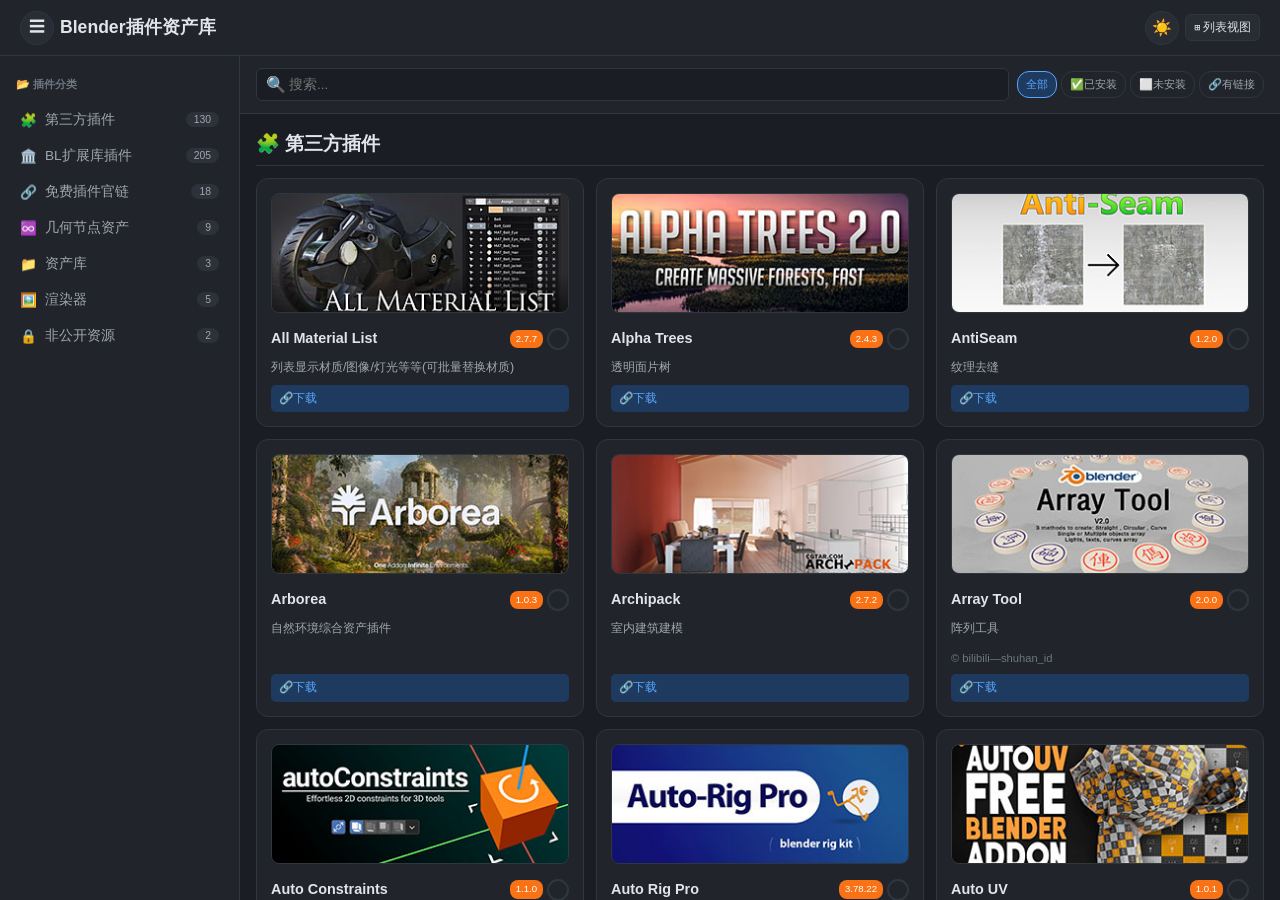
==== commit c49c0cb6: "Update cjzx.html" ====
--- a/cjzx.html
+++ b/cjzx.html
@@ -295,4 +295,4 @@
             }
             .plugin-grid { grid-template-columns: 1fr !important; }
         }
-    </style><style>.header-actions { display: flex !important; }.header-actions .btn:not(#themeToggle):not(#viewModeToggle) { display: none !important; }.sidebar-footer{display:none!important;}.edit-btn{display:none!important;}.batch-checkbox{display:none!important;}.drag-handle{display:none!important;}.install-btn{display:flex!important;}#themeToggle{display:flex!important;}.sidebar-toggle{display:flex!important;}.sidebar{transition:width 0.3s ease,min-width 0.3s ease,padding 0.3s ease,opacity 0.3s ease;overflow:hidden;}.sidebar.sidebar-hidden{width:0!important;min-width:0!important;padding:0!important;border:none;opacity:0;}@media (max-width:480px){.sidebar{position:absolute;z-index:200;height:calc(100vh - 56px);left:0;top:56px;width:260px;transform:translateX(-100%);transition:transform 0.3s ease;box-shadow:4px 0 12px rgba(0,0,0,0.3);}.sidebar.sidebar-hidden{transform:translateX(-100%);width:260px!important;min-width:260px!important;padding:12px 10px!important;opacity:1;border-right:1px solid var(--border);}.sidebar:not(.sidebar-hidden){transform:translateX(0);}.plugin-grid{grid-template-columns:1fr!important;}}</style></head><body><header class="app-header"><div class="logo"><button class="btn btn-icon sidebar-toggle" id="sidebarToggle" title="展开/收起分类">☰</button><span>Blender插件资产库</span></div><div class="header-actions"><button class="btn btn-icon" id="themeToggle">🌓</button><button class="btn btn-sm" id="viewModeToggle">⊞ 列表视图</button></div></header><div class="app-body"><aside class="sidebar" id="sidebar"></aside><main class="main-content"><div class="toolbar"><div class="search-box"><span>🔍</span><input type="text" id="searchInput" placeholder="搜索..."></div><div class="filter-tags"><span class="filter-tag active" data-filter="all">全部</span><span class="filter-tag" data-filter="installed">✅已安装</span><span class="filter-tag" data-filter="not-installed">⬜未安装</span><span class="filter-tag" data-filter="has-link">🔗有链接</span></div></div><div class="card-grid" id="cardGrid"></div></main></div><script>var DEFAULT_COVER_URL="[data-uri]";var EXPORT_TIME="1781091004906";var SAVE_KEY="blender_preview_install";function loadData(){try{var t=localStorage.getItem("preview_time");if(t!==EXPORT_TIME){localStorage.removeItem(SAVE_KEY);localStorage.setItem("preview_time",EXPORT_TIME);}var s=localStorage.getItem(SAVE_KEY);if(s)return JSON.parse(s);}catch(e){}return [{"id":"third-party","name":"第三方插件","icon":"🧩","plugins":[{"id":"excel-1778344846646-1","name":"All Material List","desc":"列表显示材质/图像/灯光等等(可批量替换材质)","version":"2.7.7","link":"https://pan.baidu.com/s/14ZmI4P1a19Eyl2suBnke_A?pwd=plug","source":"","image":"plugimg/All Material List.jpg","installed":false,"categoryId":"third-party"},{"id":"excel-1778344846646-2","name":"Alpha Trees","desc":"透明面片树","version":"2.4.3","link":"https://pan.baidu.com/s/1CspFv2NbetIcH8Z9FXLdhw?pwd=plug","source":"","image":"plugimg/Alpha trees.jpg","installed":false,"categoryId":"third-party"},{"id":"excel-1778344846646-3","name":"AntiSeam","desc":"纹理去缝","version":"1.2.0","link":"https://pan.baidu.com/s/1a_86wFI9QrpZdlPMRmJa8g?pwd=plug","source":"","image":"plugimg/AntiSeam.jpg","installed":false,"categoryId":"third-party"},{"id":"excel-1778344846646-4","name":"Arborea","desc":"自然环境综合资产插件","version":"1.0.3","link":"https://pan.baidu.com/s/1799kqrd9qeoGIfswO5bGKw?pwd=plug","source":"","image":"plugimg/Arborea.jpg","installed":false,"categoryId":"third-party"},{"id":"excel-1778344846646-5","name":"Archipack","desc":"室内建筑建模","version":"2.7.2","link":"https://pan.baidu.com/s/1ilPDZ_sfTrK3CXWMNS8eaw?pwd=plug","source":"","image":"plugimg/ArchiPack.jpg","installed":false,"categoryId":"third-party"},{"id":"excel-1778344846646-6","name":"Array Tool","desc":"阵列工具","version":"2.0.0","link":"https://pan.baidu.com/s/1t6Z2QE2mSVpjHBIB-RfL8Q?pwd=plug","source":"bilibili—shuhan_id","image":"plugimg/Array Tool.jpg","installed":false,"categoryId":"third-party"},{"id":"excel-1778344846646-7","name":"Auto Constraints","desc":"自动锁定轴向","version":"1.1.0","link":"https://pan.baidu.com/s/14jS5id3O9-L42NXbV1jtfA?pwd=plug","source":"","image":"plugimg/Auto Constraints.jpg","installed":false,"categoryId":"third-party"},{"id":"excel-1778344846646-8","name":"Auto Rig Pro","desc":"角色绑定","version":"3.78.10","link":"https://pan.baidu.com/s/1e4aD68Ru1NteIRXbIPW6Bw?pwd=plug","source":"","image":"plugimg/Auto Rig Pro.jpg","installed":false,"categoryId":"third-party"},{"id":"excel-1778344846646-9","name":"Auto UV","desc":"一键展uv","version":"1.0.1","link":"https://pan.baidu.com/s/1JESV37TfI7V1TmvSfcbBCQ?pwd=plug","source":"Free","image":"plugimg/Auto UV.jpg","installed":false,"categoryId":"third-party"},{"id":"excel-1778344846646-10","name":"B.B. Nodes","desc":"B.B.几何节点资产预设插件","version":"2.1.2","link":"https://pan.baidu.com/s/1Ji6ir0TugoOppU-Y3GaAaw?pwd=plug","source":"","image":"plugimg/B.B. Nodes.jpg","installed":false,"categoryId":"third-party"},{"id":"excel-1778344846646-11","name":"B4D Tools","desc":"几何节点仿C4D工具","version":"1.4.4","link":"https://pan.baidu.com/s/1J9wO9Bl2OpWxtsQXbsvJQA?pwd=plug","source":"","image":"plugimg/B4D Tools.jpg","installed":false,"categoryId":"third-party"},{"id":"excel-1778344846646-12","name":"Baga Ivy Generator","desc":"藤曼生成器","version":"2.0.2","link":"https://pan.baidu.com/s/1o1tw1vh1ZfzyUExcfvrvhQ?pwd=plug","source":"","image":"plugimg/Baga Ivy Generator.jpg","installed":false,"categoryId":"third-party"},{"id":"excel-1778344846646-13","name":"Better Lighting","desc":"灯光照明插件-周年礼物","version":"2.1.0","link":"https://pan.baidu.com/s/1E-Zk2ofh2HWQhYqoarcjrQ?pwd=plug","source":"","image":"plugimg/Better Lighting.jpg","installed":false,"categoryId":"third-party"},{"id":"excel-1778344846646-14","name":"BetterFBX","desc":"更好的FBX导入导出工具","version":"6.3.4","link":"https://pan.baidu.com/s/16punKi4wfCZ3Oz6lHHfhDw?pwd=plug","source":"","image":"plugimg/BetterFBX.jpg","installed":false,"categoryId":"third-party"},{"id":"excel-1778344846646-15","name":"BlenderBezierUtils","desc":"贝塞尔工具","version":"铁锅炖内置","link":"https://pan.baidu.com/s/1qxny4sNtbj_KJC26rw6EOQ?pwd=2333","source":"Github","image":"plugimg/BlenderBezierUtils.jpg","installed":false,"categoryId":"third-party"},{"id":"excel-1778344846646-16","name":"BlenderGIS","desc":"三维地理地形模拟建模","version":"2.2.10","link":"https://pan.baidu.com/s/1ZLEQTDFIpNzkgyCv5SC4rA?pwd=plug","source":"Github","image":"plugimg/BlenderGIS.jpg","installed":false,"categoryId":"third-party"},{"id":"excel-1778344846646-17","name":"Blenderkit","desc":"在线模型材质资产库","version":"offcial","link":"https://www.blenderkit.com/get-blenderkit/","source":"Blenderkit","image":"plugimg/blenderkit.jpg","installed":false,"categoryId":"third-party"},{"id":"excel-1778344846646-18","name":"Blosm Pro","desc":"一键导入OpenStreetMap、Google 3D 城市、地形","version":"2.7.23 Pro","link":"https://pan.baidu.com/s/1g8X3JfGQ-vXy5jdg0UOteQ?pwd=plug","source":"","image":"plugimg/blosm.jpg","installed":false,"categoryId":"third-party"},{"id":"excel-1778344846646-19","name":"Bmesh Clean","desc":"模型点线面清理","version":"1.1.203","link":"https://pan.baidu.com/s/139huqvI4zWGS5E_u9xWJ5Q?pwd=plug","source":"","image":"plugimg/Bmesh Clean.jpg","installed":false,"categoryId":"third-party"},{"id":"excel-1778344846646-20","name":"BoxCutter","desc":"硬表面建模","version":"26.1.4a","link":"https://pan.baidu.com/s/1mMxDDVKKIJXCRdzNQ4I0Jg?pwd=plug","source":"","image":"plugimg/BoxCutter.jpg","installed":false,"categoryId":"third-party"},{"id":"excel-1778344846646-21","name":"Building Tools","desc":"建筑快速手搓编辑生成","version":"1.0.13","link":"https://pan.baidu.com/s/1CjZPGZBxwGaVR-G4oxQ6UA?pwd=plug","source":"Github","image":"plugimg/BuildingTools.jpg","installed":false,"categoryId":"third-party"},{"id":"excel-1778344846646-22","name":"CAD Sketcher","desc":"类CAD绘图插件","version":"0.27.6","link":"https://pan.baidu.com/s/1kfCHI1QOgc3VB10feUSGRA?pwd=plug","source":"CAD Sketcher Official","image":"plugimg/CAD Sketcher.jpg","installed":false,"categoryId":"third-party"},{"id":"excel-1778344846646-23","name":"CAD Transform","desc":"类CAD变换吸附","version":"2.0.6","link":"https://pan.baidu.com/s/1HUdUWV9ZBT2At1YU0wO8Bg?pwd=plug","source":"","image":"plugimg/CAD Transform.jpg","installed":false,"categoryId":"third-party"},{"id":"excel-1778344846646-24","name":"Camera Calibration Pvr","desc":"相机求反","version":"0.5","link":"https://pan.baidu.com/s/1Jot96CJgjVhFAxxUouo5lQ?pwd=plug","source":"Github","image":"plugimg/Camera Calibration Pvr.jpg","installed":false,"categoryId":"third-party"},{"id":"excel-1778344846646-26","name":"Camera Tracker","desc":"自动化相机跟踪","version":"3.0.0","link":"https://pan.baidu.com/s/1vbrIPO5SX4BJog5qVSEmFw?pwd=plug","source":"","image":"plugimg/Camera Tracker.jpg","installed":false,"categoryId":"third-party"},{"id":"excel-1778344846646-27","name":"Clean Mesh","desc":"网格清理优化","version":"1.0.0","link":"https://pan.baidu.com/s/1ZVgXBbbu_nyhVC1OCnR0lA?pwd=plug","source":"","image":"plugimg/Clean Mesh.jpg","installed":false,"categoryId":"third-party"},{"id":"excel-1778344846646-28","name":"Clean Panels","desc":"N面板整理","version":"7.0.18","link":"https://pan.baidu.com/s/1TNJ_0ioasuFrLteBLc42Dw?pwd=plug","source":"","image":"plugimg/Clean Panels.jpg","installed":false,"categoryId":"third-party"},{"id":"excel-1778344846646-30","name":"Construction Lines","desc":"仿SU构造线建模","version":"0.9.7","link":"https://pan.baidu.com/s/1-y5vczCqrp90EriBQx_VFA?pwd=plug","source":"","image":"plugimg/Construction Lines.jpg","installed":false,"categoryId":"third-party"},{"id":"excel-1778344846646-31","name":"Creative Flow","desc":"硬表面建模插件(含文字一键处理)","version":"1.9.2","link":"https://pan.baidu.com/s/1fu3y7h-3vhdiom6WJsmGcA?pwd=plug","source":"","image":"plugimg/Creative Flow.jpg","installed":false,"categoryId":"third-party"},{"id":"excel-1778344846646-32","name":"Curves to Mesh","desc":"可编辑曲面建模转网格","version":"2.8.1","link":"https://pan.baidu.com/s/1pVLOIlKj0Pa7ji4PHSxi8w?pwd=plug","source":"","image":"plugimg/Curves to Mesh.jpg","installed":false,"categoryId":"third-party"},{"id":"excel-1778344846646-33","name":"Decal Machine","desc":"表面建模贴花","version":"2.15.0","link":"https://pan.baidu.com/s/1YOaANOi6H6Adj54aAGtDZw?pwd=plug","source":"","image":"plugimg/Decal Machine.jpg","installed":false,"categoryId":"third-party"},{"id":"excel-1778344846646-34","name":"Deepbump","desc":"法线贴图生成","version":"0.8.0","link":"https://pan.baidu.com/s/1mIM4mqMC-2hhrNZkn_sibw?pwd=plug","source":"Github","image":"plugimg/Deepbump.jpg","installed":false,"categoryId":"third-party"},{"id":"excel-1778344846646-35","name":"Delta Quad","desc":"模型处理为四边面","version":"1.2.0","link":"https://pan.baidu.com/s/1v58nXLrabPFaNHJ4ePkuuQ?pwd=plug","source":"","image":"plugimg/Delta Quad.jpg","installed":false,"categoryId":"third-party"},{"id":"excel-1778344846646-36","name":"Dynamic Terrain","desc":"动态地形","version":"1.0.4","link":"https://pan.baidu.com/s/1IHG3AstopV_juRGBtBHTxA?pwd=plug","source":"","image":"plugimg/Dynamic Terrain.jpg","installed":false,"categoryId":"third-party"},{"id":"excel-1778344846646-37","name":"Easeam","desc":"一键标记缝合边","version":"1.2.0","link":"https://pan.baidu.com/s/15i8rCjL_5ZoOrXMr1MxIDg?pwd=plug","source":"","image":"plugimg/Easeam.jpg","installed":false,"categoryId":"third-party"},{"id":"excel-1778344846646-38","name":"Engon","desc":"开源多资产库资源管理","version":"1.8.0","link":"https://pan.baidu.com/s/162_A3NevUDq9vzULqPbkGA?pwd=plug","source":"Github","image":"plugimg/Engon.jpg","installed":false,"categoryId":"third-party"},{"id":"excel-1778344846646-39","name":"ExtremePBR","desc":"PBR材质库","version":"4.2.101","link":"https://pan.baidu.com/s/1NLHVQS9nKPCITCWbdspCyg?pwd=plug","source":"","image":"plugimg/ExtremePBR.jpg","installed":false,"categoryId":"third-party"},{"id":"excel-1778344846646-40","name":"fix_ime输入法助手","desc":"修复Blender中文输入问题","version":"官方网盘","link":"https://pan.baidu.com/s/1H9DxkAdmBJXLhl5Aj29Q6Q?pwd=q4e5","source":"Github wire_ext_blender_fix_ime","image":"plugimg/srfzs.jpg","installed":false,"categoryId":"third-party"},{"id":"excel-1778344846646-41","name":"Flow","desc":"资产管理","version":"5.0.2 20260417","link":"https://pan.baidu.com/s/1r3FkIPg_U0paLERizKGxvA?pwd=plug","source":"Polyspaace","image":"plugimg/flow.jpg","installed":false,"categoryId":"third-party"},{"id":"excel-1778344846646-42","name":"Flowify","desc":"曲面贴合缩裹","version":"1.3.3","link":"https://pan.baidu.com/s/1z8peIMpHrVg-uTUrjLrDfQ?pwd=plug","source":"","image":"plugimg/Flowify.jpg","installed":false,"categoryId":"third-party"},{"id":"excel-1778344846646-43","name":"Fluent Materializer","desc":"自定义材质制作烘焙","version":"1.10.0","link":"https://pan.baidu.com/s/1pwkCYJiDARPzuLQO23fMiA?pwd=plug","source":"","image":"plugimg/Fluent Materializer.jpg","installed":false,"categoryId":"third-party"},{"id":"excel-1778344846646-46","name":"Geo Scatter","desc":"模型散布工具","version":"5.6.3","link":"https://pan.baidu.com/s/1U5xFq-ZCmZBUt_tw5FiGjw?pwd=plug","source":"","image":"plugimg/Geo Scatter.jpg","installed":false,"categoryId":"third-party"},{"id":"excel-1778344846646-47","name":"Geo Swarm","desc":"昆虫鸟群群集动画模拟","version":"3.0.0","link":"https://pan.baidu.com/s/1dGVMCL5gUylk8239Y1uKUQ?pwd=plug","source":"","image":"plugimg/Geo Swarm.jpg","installed":false,"categoryId":"third-party"},{"id":"excel-1778344846646-48","name":"Global HDR","desc":"HDRI控制插件+资产","version":"1.0.0","link":"https://pan.baidu.com/s/1s4zHS80n6gTtmIYpFNIRfA?pwd=plug","source":"","image":"plugimg/Global HDR.jpg","installed":false,"categoryId":"third-party"},{"id":"excel-1778344846646-49","name":"GridModeler","desc":"网格建模工具","version":"1.42.1","link":"https://pan.baidu.com/s/1m8mE17A25A0nA0GX0idrYw?pwd=plug","source":"","image":"plugimg/GridModeler.jpg","installed":false,"categoryId":"third-party"},{"id":"excel-1778344846646-50","name":"GroupPro","desc":"物体编组打组工具","version":"3.0.5","link":"https://pan.baidu.com/s/1P_6qUx15Jl9HpQzp1TcUZA?pwd=plug","source":"","image":"plugimg/GroupPro.jpg","installed":false,"categoryId":"third-party"},{"id":"excel-1778344846646-45","name":"Gscatter","desc":"免费散布工具","version":"0.12.0","link":"https://pan.baidu.com/s/1oeswlX1Zy3v5eUYHaCULnw?pwd=plug","source":"Gscatter","image":"plugimg/Gscatter.jpg","installed":false,"categoryId":"third-party"},{"id":"excel-1778344846646-51","name":"Hair Tool","desc":"毛发工具+资产库","version":"4.5.1","link":"https://pan.baidu.com/s/1e4jxjOnjYKh1n4QPvkdaEg?pwd=plug","source":"Gumroad","image":"plugimg/Hair Tool.jpg","installed":false,"categoryId":"third-party"},{"id":"excel-1778344846646-52","name":"Hard Ops","desc":"硬表面建模","version":"26.1.5","link":"https://pan.baidu.com/s/1-7Qt2auZCBELisOGOxiUVA?pwd=plug","source":"","image":"plugimg/HardOps.jpg","installed":false,"categoryId":"third-party"},{"id":"excel-1778344846646-53","name":"HDRI Sun Aligner","desc":"HDR 日光对齐(Github)","version":"1.6","link":"https://pan.baidu.com/s/1qKrMT2nvputhyfBRMdrlGg?pwd=plug","source":"Github","image":"plugimg/HDRI Sun Aligner.jpg","installed":false,"categoryId":"third-party"},{"id":"excel-1778344846646-54","name":"ICity","desc":"程序化城市生成","version":"1.7.1","link":"https://pan.baidu.com/s/1wTmrYb5Fl_NovipgV1YcJg?pwd=plug","source":"","image":"plugimg/ICity.jpg","installed":false,"categoryId":"third-party"},{"id":"excel-1778344846646-55","name":"Import As Decal","desc":"贴花插件","version":"2.6.0","link":"https://pan.baidu.com/s/1p8rt5PAd3uLDjLL0R4lW7g?pwd=plug","source":"","image":"plugimg/Import As Decal.jpg","installed":false,"categoryId":"third-party"},{"id":"excel-1778344846646-56","name":"Inset Outset","desc":"模型挤出偏移","version":"0.0.2","link":"https://pan.baidu.com/s/1ssSX9wON-Kqpezx-j0KSCw?pwd=plug","source":"Remove","image":"plugimg/Inset Outset.jpg","installed":false,"categoryId":"third-party"},{"id":"excel-1778344846646-57","name":"Instant Clean","desc":"一键清理","version":"2.2.4","link":"https://pan.baidu.com/s/1ERJGafQTtrrtFXmSte_YMw?pwd=plug","source":"","image":"plugimg/Instant Clean.jpg","installed":false,"categoryId":"third-party"},{"id":"excel-1778344846646-58","name":"Kekit","desc":"Kekit工具集","version":"3.67","link":"https://pan.baidu.com/s/1jPYn8JNGQ0e4pi_5EAgJsg?pwd=plug","source":"","image":"plugimg/Kekit.jpg","installed":false,"categoryId":"third-party"},{"id":"excel-1778344846646-59","name":"Leafig","desc":"叶片生成 图片转模型","version":"1.0.11","link":"https://pan.baidu.com/s/1apilzNY8Ieadle-sBj5M4A?pwd=plug","source":"Gumroad","image":"plugimg/leafig.jpg","installed":false,"categoryId":"third-party"},{"id":"excel-1778344846646-60","name":"Light Control","desc":"灯光控制","version":"1.5.4","link":"https://pan.baidu.com/s/1KU5-Pe0mxjcmSGhCzUl-iA?pwd=plug","source":"","image":"plugimg/light control.jpg","installed":false,"categoryId":"third-party"},{"id":"excel-1778344846646-61","name":"Light Wrangler","desc":"快速灯光打光工具","version":"4.2.10","link":"https://pan.baidu.com/s/1P7VF9YvnTaI5usRmYx0u8w?pwd=plug","source":"","image":"plugimg/Light Wrangler.jpg","installed":false,"categoryId":"third-party"},{"id":"excel-1778344846646-62","name":"LightPainter","desc":"灯光绘制插件","version":"1.0.9","link":"https://pan.baidu.com/s/18XBKMBBEZ20mqIVy69i3aQ?pwd=plug","source":"","image":"plugimg/light painter.jpg","installed":false,"categoryId":"third-party"},{"id":"excel-1778344846646-63","name":"LiStrongMax2Blender","desc":"MAX导入插件","version":"1.0","link":"https://pan.baidu.com/s/1Yo7b6RhTGUAGT-oxHGRsqA?pwd=plug","source":"李壮实","image":"plugimg/LiStrongMax2Blender.jpg","installed":false,"categoryId":"third-party"},{"id":"excel-1778344846646-64","name":"LumenPro","desc":"导入、预览和管理光度数据，基于照度的灯光管理插件","version":"1.0.7","link":"https://pan.baidu.com/s/1OsHtRhvVXwmErlEezXD2uw?pwd=plug","source":"","image":"plugimg/lumen pro.jpg","installed":false,"categoryId":"third-party"},{"id":"excel-1778344846646-65","name":"MACHIN3tools","desc":"必备高效建模工作流优化插件 U KNOW M3","version":"1.13.8 DeusEX","link":"https://pan.baidu.com/s/1SshOBzIINmpiC_AVEIM8ug?pwd=plug","source":"","image":"plugimg/MACHIN3tools.jpg","installed":false,"categoryId":"third-party"},{"id":"excel-1778344846646-66","name":"Maps Models Importer","desc":"从地图导入模型","version":"官方链接","link":"https://github.com/eliemichel/MapsModelsImporter","source":"Github","image":"plugimg/MapsModelsImporter.jpg","installed":false,"categoryId":"third-party"},{"id":"excel-1778344846646-67","name":"Material Picker","desc":"材质拾取工具(可吸几何节点内材质)","version":"1.3.2","link":"https://pan.baidu.com/s/19d65ITr9bHTauHmEIYdi0Q?pwd=plug","source":"","image":"plugimg/Material Picker.jpg","installed":false,"categoryId":"third-party"},{"id":"excel-1778344846646-68","name":"Max to blender","desc":"max文件导入","version":"2024","link":"https://pan.baidu.com/s/1xK4CZ4pZyiuyX39lng_6tA?pwd=plug","source":"3dtoall.com","image":"plugimg/maxtoblender.jpg","installed":false,"categoryId":"third-party"},{"id":"excel-1778344846646-69","name":"MeasureIt ARCH","desc":"Measureit测量工具","version":"2026.3.21","link":"https://pan.baidu.com/s/1R3WklzdcbOmiHFIbvjs6oQ?pwd=plug","source":"Github","image":"plugimg/MeasureIt ARCH.jpg","installed":false,"categoryId":"third-party"},{"id":"excel-1778344846646-71","name":"Mesh Cleaner","desc":"网格清理","version":"2.0.0","link":"https://pan.baidu.com/s/1XuFWC12bZXhjRLm0eog5MQ?pwd=plug","source":"","image":"plugimg/Mesh Cleaner.jpg","installed":false,"categoryId":"third-party"},{"id":"excel-1778344846646-72","name":"MESHmachine","desc":"硬表面建模助手","version":"0.20.1","link":"https://pan.baidu.com/s/1rUwna5E3CI4Iytryred-qw?pwd=plug","source":"","image":"plugimg/MESHmachine.jpg","installed":false,"categoryId":"third-party"},{"id":"excel-1778344846646-73","name":"MP7TOOLS","desc":"铁锅炖小组开源版M3","version":"铁锅炖内置","link":"https://pan.baidu.com/s/1qxny4sNtbj_KJC26rw6EOQ?pwd=2333","source":"TGD","image":"plugimg/MP7TOOLS.jpg","installed":false,"categoryId":"third-party"},{"id":"excel-1778344846646-74","name":"N Panel Sub Tabs","desc":"N面板管理","version":"2.1.0","link":"https://pan.baidu.com/s/1exud4cb1JtU9xb7DfVtazw?pwd=plug","source":"","image":"plugimg/N Panel Sub Tabs.jpg","installed":false,"categoryId":"third-party"},{"id":"excel-1778344846646-75","name":"Node it","desc":"着色器节点预设 加热划痕等效果","version":"1.0.0","link":"https://pan.baidu.com/s/1o9OyoeSPCP90PxvH2hB-Lg?pwd=plug","source":"","image":"plugimg/Node it.jpg","installed":false,"categoryId":"third-party"},{"id":"excel-1778344846646-76","name":"Node Preview","desc":"节点预览","version":"1.2.1","link":"https://pan.baidu.com/s/1oVsCGzoEM4FKPHkrMwATeg?pwd=plug","source":"","image":"plugimg/Node Preview.jpg","installed":false,"categoryId":"third-party"},{"id":"excel-1778344846646-78","name":"One Click Damage","desc":"一键破损","version":"2.5.0","link":"https://pan.baidu.com/s/1cv-bAdCYMr-bZfVyEzpd8Q?pwd=plug","source":"","image":"plugimg/One Click Damage.jpg","installed":false,"categoryId":"third-party"},{"id":"excel-1778344846646-79","name":"One Click Dust","desc":"一键灰尘","version":"1.0.0","link":"https://pan.baidu.com/s/1u8hzYt9l5nRgjdKm13fLvA?pwd=plug","source":"","image":"plugimg/One Click Dust.jpg","installed":false,"categoryId":"third-party"},{"id":"excel-1778344846646-80","name":"OpenScatter","desc":"开源散布插件","version":"1.0.7","link":"https://pan.baidu.com/s/1RRl9rF2H3EmPWKtw5tcRLg?pwd=plug","source":"","image":"plugimg/opnscatter.jpg","installed":false,"categoryId":"third-party"},{"id":"excel-1778344846646-81","name":"Ornament Generator","desc":"装饰花纹线条生成器","version":"1.1.0","link":"https://pan.baidu.com/s/1bN0CSUq1ungsyBdqAvholQ?pwd=plug","source":"","image":"plugimg/Ornament Generator.jpg","installed":false,"categoryId":"third-party"},{"id":"excel-1778344846646-82","name":"Perspective Plotter","desc":"相机求反","version":"1.2.7","link":"https://pan.baidu.com/s/1z8NNUe5b_LFLnhAVFpyncg?pwd=plug","source":"","image":"plugimg/Perspective Plotter.jpg","installed":false,"categoryId":"third-party"},{"id":"excel-1778344846646-83","name":"Photographer","desc":"灯光相机插件(推荐)","version":"5.8.2","link":"https://pan.baidu.com/s/11BYK3Nb7eZ68_jb2RGkHhQ?pwd=plug","source":"Gumroad","image":"plugimg/Photographer.jpg","installed":false,"categoryId":"third-party"},{"id":"excel-1778344846646-84","name":"Physical Starlight Atmosphere","desc":"程序化天空(内含同系列插件)","version":"1.9.2","link":"https://pan.baidu.com/s/1uLTZBez8KpCUXIQfeJmFaw?pwd=plug","source":"","image":"plugimg/Physical Starlight Atmosphere.jpg","installed":false,"categoryId":"third-party"},{"id":"excel-1778344846646-85","name":"Pidgeon Tool Bag","desc":"工具包含超级降噪","version":"3.2.0","link":"https://pan.baidu.com/s/1CdU7K0ZHR_D8TtPc3DjuyQ?pwd=plug","source":"","image":"plugimg/Pidgeon Tool Bag.jpg","installed":false,"categoryId":"third-party"},{"id":"excel-1778344846646-86","name":"Pie Menu Editor","desc":"自定义饼菜单","version":"1.18.8","link":"https://pan.baidu.com/s/1B_gVRzAOxn_5SNUFMrJAAQ?pwd=plug","source":"","image":"plugimg/Pie Menu Editor.jpg","installed":false,"categoryId":"third-party"},{"id":"excel-1778344846646-87","name":"Pivot Transform","desc":"原点调整工具","version":"4.2.0","link":"https://pan.baidu.com/s/1VN5x-m5k85vEXBaOzwkLGg?pwd=plug","source":"","image":"plugimg/Pivot Transform.jpg","installed":false,"categoryId":"third-party"},{"id":"excel-1778344846646-88","name":"Polyhaven","desc":"polyhaven开源资产库插件","version":"1.2.1","link":"https://pan.baidu.com/s/1YTu5OpF47StNoT5PjiSXTw?pwd=plug","source":"","image":"plugimg/Polyhaven.jpg","installed":false,"categoryId":"third-party"},{"id":"excel-1778344846646-89","name":"Procedural Crowds","desc":"程序化人群动画生成器","version":"2.2.0","link":"https://pan.baidu.com/s/1mH97AvPNbRRnCqepAcHRSg?pwd=plug","source":"","image":"plugimg/Procedural Crowds.jpg","installed":false,"categoryId":"third-party"},{"id":"excel-1778344846646-90","name":"Procedural Signs","desc":"程序化招牌广告标识生成器","version":"2.0.0","link":"https://pan.baidu.com/s/1LarkiaYrXZ87IiL7aQfxhg?pwd=plug","source":"","image":"plugimg/Procedural Signs.jpg","installed":false,"categoryId":"third-party"},{"id":"excel-1778344846646-91","name":"Profiler","desc":"角线装饰线生成器","version":"1.8.0","link":"https://pan.baidu.com/s/1TKPsY6kw6C0G1cecDDz5ww?pwd=plug","source":"","image":"plugimg/Profiler.jpg","installed":false,"categoryId":"third-party"},{"id":"excel-1778344846646-92","name":"Psd Layers","desc":"图层纹理绘制","version":"1.5.2","link":"https://pan.baidu.com/s/1NdAVP5i6PdV-jwp-BE2eYg?pwd=plug","source":"","image":"plugimg/psdLayers.jpg","installed":false,"categoryId":"third-party"},{"id":"excel-1778344846646-93","name":"Punch it","desc":"挤出打洞工具","version":"1.2.0","link":"https://pan.baidu.com/s/19M_yhi7ZxY-ZIBpDZvm-VQ?pwd=plug","source":"","image":"plugimg/Punch it.jpg","installed":false,"categoryId":"third-party"},{"id":"excel-1778344846646-94","name":"Pure Sky","desc":"物理天空","version":"7.0.25","link":"https://pan.baidu.com/s/14hVuqxeuemPJun1bAfa9xw?pwd=plug","source":"","image":"plugimg/Pure Sky.jpg","installed":false,"categoryId":"third-party"},{"id":"excel-1778344846646-95","name":"QRemeshify","desc":"一键重拓扑","version":"1.1.0","link":"https://pan.baidu.com/s/18tS-5ycFH43b0ZfJdf4ozw?pwd=plug","source":"","image":"plugimg/QRemeshify.jpg","installed":false,"categoryId":"third-party"},{"id":"excel-1778344846646-96","name":"Quad Remesher","desc":"一键重拓扑","version":"1.40","link":"https://pan.baidu.com/s/15zaF0i0amGbTBRdMUsqNCQ?pwd=plug","source":"","image":"plugimg/Quad Remesher.jpg","installed":false,"categoryId":"third-party"},{"id":"excel-1778344846646-97","name":"Quick Decals","desc":"快速贴花","version":"2.1.0","link":"https://pan.baidu.com/s/1FDepqUnAM1vxGEAhqPBUDw?pwd=plug","source":"","image":"plugimg/Quick Decals.jpg","installed":false,"categoryId":"third-party"},{"id":"excel-1778344846646-98","name":"Quick Font","desc":"字体管理","version":"1.3.0","link":"https://pan.baidu.com/s/1-hcwDoDiIjluzWo2JYukjw?pwd=plug","source":"","image":"plugimg/Quick Font.jpg","installed":false,"categoryId":"third-party"},{"id":"excel-1778344846646-99","name":"Random Flow","desc":"随机硬表面生成器","version":"4.1.6","link":"https://pan.baidu.com/s/1P86bK8PnTzEQCzQzNWVrog?pwd=plug","source":"","image":"plugimg/Random Flow.jpg","installed":false,"categoryId":"third-party"},{"id":"excel-1778344846646-100","name":"RDBLab","desc":"动力学爆炸破碎烟雾模拟工具","version":"1.6.6","link":"https://pan.baidu.com/s/19YNo4-vQwb1AWyMbfSUU2A?pwd=plug","source":"","image":"plugimg/RDBLab.jpg","installed":false,"categoryId":"third-party"},{"id":"excel-1778344846646-101","name":"Realtime Materials","desc":"材质插件","version":"2.1.6","link":"https://pan.baidu.com/s/1AKZqQjWeetpu8ywBxGNERA?pwd=plug","source":"","image":"plugimg/Realtime Materials.jpg","installed":false,"categoryId":"third-party"},{"id":"excel-1778344846646-102","name":"REDHALO max2blender","desc":"红地蛋MAX模型导入","version":"0.9.5","link":"https://pan.baidu.com/s/1-ouIO8QqpXYRmQlpEMzWgw?pwd=plug","source":"BlenderCN","image":"plugimg/REDHALO max2blender.jpg","installed":false,"categoryId":"third-party"},{"id":"excel-1778344846646-103","name":"REDHALO SketchUp Importer","desc":"红地蛋SU模型导入","version":"0.23.2","link":"https://pan.baidu.com/s/1-ouIO8QqpXYRmQlpEMzWgw?pwd=plug","source":"Github","image":"plugimg/REDHALO SketchUp Importer.jpg","installed":false,"categoryId":"third-party"},{"id":"excel-1778344846646-104","name":"Render Raw","desc":"类camera raw调色插件","version":"1.3.9","link":"https://pan.baidu.com/s/1NHITEYLBaDp7jGIRvdVRiQ?pwd=plug","source":"","image":"plugimg/Render Raw.jpg","installed":false,"categoryId":"third-party"},{"id":"excel-1778344846646-105","name":"Render Tools","desc":"材质ID分层渲染","version":"1.7.0","link":"https://pan.baidu.com/s/1b9sm7WaP7FR4DIVUIz66ZA?pwd=plug","source":"","image":"plugimg/Render Tools.jpg","installed":false,"categoryId":"third-party"},{"id":"excel-1778344846646-106","name":"Resample Mesh","desc":"网格重采样 改变段数","version":"1.0.10","link":"https://pan.baidu.com/s/1f5KCLGcyWl4S_pzuYo_9kw?pwd=plug","source":"","image":"plugimg/Resample Mesh.jpg","installed":false,"categoryId":"third-party"},{"id":"excel-1778344846646-107","name":"RetopoFlow","desc":"重拓扑工具","version":"4.0.2","link":"https://pan.baidu.com/s/17DnrbdUac0r7Pvd47aBzaA?pwd=plug","source":"","image":"plugimg/RetopoFlow.jpg","installed":false,"categoryId":"third-party"},{"id":"excel-1778344846646-108","name":"Round Inset","desc":"解决圆角内插穿模","version":"2.1.1","link":"https://pan.baidu.com/s/1GUC-jdF_zA9lodz3W0UTOQ?pwd=plug","source":"","image":"plugimg/Round Inset.jpg","installed":false,"categoryId":"third-party"},{"id":"excel-1778344846646-109","name":"Sanctus Library","desc":"程序化资产工具库","version":"3.3.3","link":"https://pan.baidu.com/s/1NCExCOOtCTRnNVE8qWHBSw?pwd=plug","source":"","image":"plugimg/Sanctus Library.jpg","installed":false,"categoryId":"third-party"},{"id":"p-1778428276389","name":"Sanctus Viz","desc":"建筑可视化程序化材质资产","version":"1.0","link":"https://pan.baidu.com/s/1O2UTaf2gxYrr9mDO-VSNdA?pwd=plug","source":"","image":"plugimg/Sanctus Viz.jpg","installed":false,"categoryId":"third-party"},{"id":"excel-1778344846646-110","name":"Save Views","desc":"视口角度保存快速切换","version":"3.0.0","link":"https://pan.baidu.com/s/1rDB5pZOQkodEFabUpJLceg?pwd=plug","source":"","image":"plugimg/Save Views.jpg","installed":false,"categoryId":"third-party"},{"id":"excel-1778344846646-111","name":"Serpens","desc":"可视化脚本插件创建工具","version":"3.4.0","link":"https://pan.baidu.com/s/1X46ZrKk3IjIQtDcQMW-qNg?pwd=plug","source":"","image":"plugimg/Serpens.jpg","installed":false,"categoryId":"third-party"},{"id":"excel-1778344846646-112","name":"Shader Shaper","desc":"一键生成真实无缝纹理贴图(凹凸/法线)","version":"1.5.0","link":"https://pan.baidu.com/s/1lMvyAodKcCDVrVLMPQElDw?pwd=plug","source":"","image":"plugimg/Shader Shaper.jpg","installed":false,"categoryId":"third-party"},{"id":"excel-1778344846646-113","name":"ShaderPlus","desc":"高级着色焦散节点","version":"4.0.4","link":"https://pan.baidu.com/s/1cAH3GnpQCpFmr7-vonjUvw?pwd=plug","source":"","image":"plugimg/ShaderPlus.jpg","installed":false,"categoryId":"third-party"},{"id":"excel-1778344846646-114","name":"SimpleBake","desc":"材质纹理贴图烘焙","version":"2.7.5","link":"https://pan.baidu.com/s/1B8mWqWb71wM67nrJC8qpHg?pwd=plug","source":"","image":"plugimg/SimpleBake.jpg","installed":false,"categoryId":"third-party"},{"id":"excel-1778344846646-115","name":"SimpleTabs","desc":"N面板管理","version":"1.2.5","link":"https://pan.baidu.com/s/1e8RdyChUa2om2y7Bq9V8yA?pwd=plug","source":"Github","image":"plugimg/SimpleTabs.jpg","installed":false,"categoryId":"third-party"},{"id":"excel-1778344846646-118","name":"Stamp Master","desc":"一键贴花","version":"1.0.0","link":"https://pan.baidu.com/s/1Koc870CNefs700bEZRGwkg?pwd=plug","source":"","image":"plugimg/Stamp Master.jpg","installed":false,"categoryId":"third-party"},{"id":"excel-1778344846646-119","name":"Super Color Ramp","desc":"超级颜色渐变节点","version":"1.0.0","link":"https://pan.baidu.com/s/1m7hAFH5HYsLpZam4fAH-cg?pwd=plug","source":"","image":"plugimg/Super Color Ramp.jpg","installed":false,"categoryId":"third-party"},{"id":"excel-1778344846646-120","name":"Super Texture","desc":"单图一键生成pbr材质","version":"1.8.5","link":"https://pan.baidu.com/s/1nGnlqveXPV8lYNYPcV8KGw?pwd=plug","source":"","image":"plugimg/Super Texture.jpg","installed":false,"categoryId":"third-party"},{"id":"excel-1778344846646-122","name":"SurfaceFlow","desc":"物体贴合曲面","version":"1.0.0","link":"https://pan.baidu.com/s/1FlbOvs8Qs5dRy1x-Q4iqAQ?pwd=plug","source":"","image":"plugimg/SurfaceFlow.jpg","installed":false,"categoryId":"third-party"},{"id":"excel-1778344846646-123","name":"The City Generator","desc":"城市街道建筑生成器","version":"2.4.0","link":"https://pan.baidu.com/s/1S3nOBIwZN4VwpO-rp3nQfw?pwd=plug","source":"","image":"plugimg/The City Generator.jpg","installed":false,"categoryId":"third-party"},{"id":"excel-1778344846646-124","name":"The Nature Generator","desc":"自然生成器(地形/环境/石头)","version":"1.5","link":"https://pan.baidu.com/s/1veMneGj43et4MLiP90-KdA?pwd=plug","source":"","image":"plugimg/The Nature Generator.jpg","installed":false,"categoryId":"third-party"},{"id":"excel-1778344846646-125","name":"ToOptimize Tools","desc":"场景优化工具","version":"1.2.7.4","link":"https://pan.baidu.com/s/1zphcCrlUS8_fJX4lexUqRg?pwd=plug","source":"","image":"plugimg/ToOptimize Tools.jpg","installed":false,"categoryId":"third-party"},{"id":"excel-1778344846646-126","name":"TraceGenius","desc":"类图像描摹图片转曲线","version":"Ultimate 1.7.0","link":"https://pan.baidu.com/s/1pEHsqgl1gERfWNWOGJ9qng?pwd=plug","source":"","image":"plugimg/TraceGenius.jpg","installed":false,"categoryId":"third-party"},{"id":"excel-1778344846646-127","name":"Tree Vegetation","desc":"树木与植物动画库插件","version":"V6","link":"https://pan.baidu.com/s/1ZSgjQ8j0acCEpu5-sl_Ixw?pwd=plug","source":"","image":"plugimg/Tree Vegetation.jpg","installed":false,"categoryId":"third-party"},{"id":"excel-1778344846646-128","name":"Trimflow","desc":"非破性为物体添加装饰或缝线等重复图案","version":"2.1.2","link":"https://pan.baidu.com/s/1EEeROE659aIEuIesquOg0w?pwd=plug","source":"","image":"plugimg/Trimflow.jpg","installed":false,"categoryId":"third-party"},{"id":"excel-1778344846646-129","name":"True Terrain","desc":"地形生成器","version":"5.1.4","link":"https://pan.baidu.com/s/1OezhW_ap2_gDW1jLZaf2zw?pwd=plug","source":"","image":"plugimg/True Terrain.jpg","installed":false,"categoryId":"third-party"},{"id":"excel-1778344846646-130","name":"TrueDepth+AutoDepth","desc":"图片视频深度转3D","version":"2.0.0 / 1.1.3","link":"https://pan.baidu.com/s/1aWI4Pkzlu8O5Lb3N9I9ymg?pwd=plug","source":"","image":"plugimg/TrueDepth.jpg","installed":false,"categoryId":"third-party"},{"id":"excel-1778344846646-131","name":"TrueSky","desc":"真实物理天空模拟","version":"2.2.4","link":"https://pan.baidu.com/s/1Kjt92SV1MhyfHdqEiCFbLA?pwd=plug","source":"","image":"plugimg/TrueSky.jpg","installed":false,"categoryId":"third-party"},{"id":"excel-1778344846646-132","name":"Turbo Tools","desc":"渲染加速工具","version":"4.1.6","link":"https://pan.baidu.com/s/1_g9siP_TjyZn0XDvYebbzg?pwd=plug","source":"","image":"plugimg/Turbo Tools.jpg","installed":false,"categoryId":"third-party"},{"id":"excel-1778344846646-133","name":"User Translate","desc":"翻译神器","version":"布的全局版","link":"https://pan.baidu.com/share/init?surl=MB47nNN-iUGnH2pTmTSmig&pwd=bude","source":"","image":"plugimg/User Translate.jpg","installed":false,"categoryId":"third-party"},{"id":"excel-1778344846646-134","name":"UV Flow","desc":"UV编辑快速缝线编辑工具","version":"1.1.1","link":"https://pan.baidu.com/s/1QcWYtSVVUvPaZpAwBhv97w?pwd=plug","source":"","image":"plugimg/UV Flow.jpg","installed":false,"categoryId":"third-party"},{"id":"excel-1778344846646-135","name":"UV Packmaster","desc":"UV打包","version":"4.0.2","link":"https://pan.baidu.com/s/1UDgWMGqHppx3ly0mlRlT4Q?pwd=plug","source":"","image":"plugimg/UV Packmaster.jpg","installed":false,"categoryId":"third-party"},{"id":"excel-1778344846646-136","name":"Vector to 3D","desc":"矢量图转3D","version":"1.0.0","link":"https://pan.baidu.com/s/19YyREs2A3UOVVW7Hkglfvw?pwd=plug","source":"","image":"plugimg/Vector to 3D.jpg","installed":false,"categoryId":"third-party"},{"id":"excel-1778344846646-138","name":"ZenUV","desc":"UV工具","version":"5.3.3.5","link":"https://pan.baidu.com/s/1LgiBjb0A11ueVxWTCh0hiA?pwd=plug","source":"","image":"plugimg/ZenUV.jpg","installed":false,"categoryId":"third-party"}]},{"id":"official","name":"BL扩展库插件","icon":"🏛️","plugins":[{"id":"excel-1778344846646-151","name":"[BAM] AutoMat","desc":"从文件夹批量创建材质","version":"","link":"https://extensions.blender.org/add-ons/bam/","source":"","image":"https://extensions.blender.org/media/thumbnails/9c/9ce8d2cd72e24a731f9dc7874a9dc78ffe67e02d557f38c1349e5f638ea936cf_640x360.webp","installed":false,"categoryId":"official"},{"id":"excel-1778344846646-139","name":"3D Print Toolbox","desc":"3D打印工具箱，有检查模型是否规范的功能","version":"","link":"https://extensions.blender.org/add-ons/print3d-toolbox/","source":"","image":"https://extensions.blender.org/media/thumbnails/2d/2dab2b333e8ba2fc87cc0340a2f17e7a628872dbaa1e9013dc002cfff268f441_640x360.webp","installed":false,"categoryId":"official"},{"id":"excel-1778344846646-140","name":"3D Viewport Pie Menus","desc":"3D视口饼菜单","version":"","link":"https://extensions.blender.org/add-ons/antlandscape/","source":"","image":"https://extensions.blender.org/media/thumbnails/70/705b612212da3eda489e82839d69d0979c6d25caeeb3b5b7f06a3ce85dde1d75_640x360.webp","installed":false,"categoryId":"official"},{"id":"excel-1778344846646-141","name":"A.N.T.Landscape","desc":"地形插件","version":"","link":"https://extensions.blender.org/add-ons/antlandscape/","source":"","image":"","installed":false,"categoryId":"official"},{"id":"excel-1778344846646-142","name":"ACT: Game Asset Creation Toolset","desc":"用于轻松创建和导出低多边形游戏资产的工具","version":"","link":"https://extensions.blender.org/add-ons/act-game-asset-creation-toolset/","source":"","image":"https://extensions.blender.org/media/thumbnails/8a/8a053318e556864aeaa875b23faacd413b28c3d7adbba13db572aea9f1ae354e_640x360.webp","installed":false,"categoryId":"official"},{"id":"excel-1778344846646-143","name":"Align Tools","desc":"对齐工具","version":"","link":"https://extensions.blender.org/add-ons/align-tools/","source":"","image":"","installed":false,"categoryId":"official"},{"id":"p-1778514112368","name":"AmbientCG Material Importer","desc":"AmbientCG 的一键材质导入","version":"","link":"https://extensions.blender.org/add-ons/ambientcg-material-importer/","source":"","image":"https://extensions.blender.org/media/thumbnails/27/279cefd6632e3d3248bb9e71c8de3818592d1d198ec124f9e6afffb6d2e993b2_640x360.webp","installed":false,"categoryId":"official"},{"id":"excel-1778344846646-144","name":"Analysis Toolkit","desc":"分析工具，测量计算、照度、距离、速度等","version":"","link":"https://extensions.blender.org/add-ons/analysis-toolkit/","source":"","image":"https://extensions.blender.org/media/thumbnails/bc/bceccfd0fd14a42e8f217e99edfc55a042c747e7f47859dabf077431ed8db5bd_640x360.webp","installed":false,"categoryId":"official"},{"id":"excel-1778344846646-145","name":"Archimesh","desc":"建筑元素墙体门窗楼梯创建工具","version":"","link":"https://extensions.blender.org/add-ons/archimesh/","source":"","image":"","installed":false,"categoryId":"official"},{"id":"excel-1778344846646-146","name":"Auto Active Camera Switcher","desc":"自动将所选摄像机设为活动摄像机","version":"","link":"https://extensions.blender.org/add-ons/auto-active-camera-switcher/","source":"","image":"https://extensions.blender.org/media/thumbnails/8a/8aef0a68de29c0c0a312e1591af569e971c18390bfbdab5040f36eeafdcb8c17_640x360.webp","installed":false,"categoryId":"official"},{"id":"excel-1778344846646-147","name":"Auto Reload","desc":"自动刷新修改后的外部文件（图像、电影剪辑、库、声音和缓存文件）","version":"","link":"https://extensions.blender.org/add-ons/auto-reload/","source":"","image":"https://extensions.blender.org/media/thumbnails/f6/f68fb1178c54db14377c8933e8ea49c4a7d0aa8d06884a528128dd626295c228_640x360.webp","installed":false,"categoryId":"official"},{"id":"excel-1778344846646-148","name":"Auto Sort Collections","desc":"自动排序集合","version":"","link":"https://extensions.blender.org/add-ons/auto-sort-collections/","source":"","image":"https://extensions.blender.org/media/thumbnails/b5/b5088c2341d0949ea97f69d668ff4dd8e129e3fbc0ba8e1948b8a6be92752627_640x360.webp","installed":false,"categoryId":"official"},{"id":"p-1778512887599","name":"Auto Sync Object Data Names","desc":"自动同步对象名和数据名称","version":"","link":"https://extensions.blender.org/add-ons/auto-sync-object-data-names/","source":"","image":"https://extensions.blender.org/media/thumbnails/88/8863aacdfa0ebfb6db69c25e6b39e968aa56912406c91ec00e996e75c32883ca_640x360.webp","installed":false,"categoryId":"official"},{"id":"excel-1778344846646-149","name":"AutoCam","desc":"直观的相机控制工具 曲线路径绑定等","version":"","link":"https://extensions.blender.org/add-ons/autocam/","source":"","image":"https://extensions.blender.org/media/thumbnails/91/91641c85783fe680138fa77db1655cfa44f4693a8309d3fec5297551b299a0c9_640x360.webp","installed":false,"categoryId":"official"},{"id":"p-1778510925809","name":"AutoTrack","desc":"自动三维跟踪与求解","version":"","link":"https://extensions.blender.org/add-ons/siemen-lens-blender-autotrack/","source":"","image":"https://extensions.blender.org/media/thumbnails/df/df7bbd1bfbb72ba71c981cb0c944c233f5fcc6a743f099ec3885051f24f70bc1_640x360.webp","installed":false,"categoryId":"official"},{"id":"p-1778510007600","name":"BagaPaste","desc":"将剪贴板图片/网址作为平面或参考图片","version":"","link":"https://extensions.blender.org/add-ons/bagapaste/","source":"","image":"https://extensions.blender.org/media/thumbnails/eb/eba16165dfe83bc460c6ad683e0b3fa1706f9f3e4c13a6e6fbe303dec826d340_640x360.webp","installed":false,"categoryId":"official"},{"id":"excel-1778344846646-150","name":"BagaPie","desc":"50+ 工具：参数化楼梯、管道、瓷砖、散射、常春藤生成、随机数组、架构","version":"","link":"https://extensions.blender.org/add-ons/bagapie/","source":"","image":"https://extensions.blender.org/media/thumbnails/6a/6a35f58b5c6539e00942971115bc04a5319d76a1db85f2c632db9010bf9fb831_640x360.webp","installed":false,"categoryId":"official"},{"id":"excel-1778344846646-152","name":"Bbrush","desc":"模拟 ZBrush 的雕刻方式","version":"","link":"https://extensions.blender.org/add-ons/bbrush/","source":"","image":"https://extensions.blender.org/media/thumbnails/bb/bbe4ac34a0f42372865f249bff4e5fe13a67e60d75dc0cf80f723f3fb2250a9e_640x360.webp","installed":false,"categoryId":"official"},{"id":"p-1778508966664","name":"Bezier Curve Editor","desc":"用于编辑和应用缓动曲线的工具","version":"","link":"https://extensions.blender.org/add-ons/bezier-curve-editor/","source":"","image":"https://extensions.blender.org/media/thumbnails/91/91b9aec7652a918c6454a49e57d2c4419efb30b8f35b9cb6ba66d37307f40434_640x360.webp","installed":false,"categoryId":"official"},{"id":"excel-1778344846646-153","name":"Bolt Factory","desc":"创建螺丝和螺母，并附有选项可以调节螺丝/螺母，沉槽类型和螺丝头类型","version":"","link":"https://extensions.blender.org/add-ons/boltfactory/","source":"","image":"https://extensions.blender.org/media/thumbnails/b3/b376da15717afd7a19c18f3c1b5832b85828e7870e76f8fcc3be982a004a8e3c_640x360.webp","installed":false,"categoryId":"official"},{"id":"excel-1778344846646-154","name":"Bonsai","desc":"BIM工具","version":"","link":"https://extensions.blender.org/add-ons/bonsai/","source":"","image":"https://extensions.blender.org/media/thumbnails/df/dfab2aaaf651ac3a04af85b906749b0d31cbbec2c497250825738b4f9a2e13b0_640x360.webp","installed":false,"categoryId":"official"},{"id":"excel-1778344846646-155","name":"Bool Tool","desc":"布尔工具","version":"","link":"https://extensions.blender.org/add-ons/bool-tool/","source":"","image":"https://extensions.blender.org/media/thumbnails/1d/1d00d91590c0cf2b1e56ef40aa79bb38cfb4ce8793b9f8042a335d245e8cea74_640x360.webp","installed":false,"categoryId":"official"},{"id":"excel-1778344846646-156","name":"Booltron","desc":"超快速布尔","version":"","link":"https://extensions.blender.org/add-ons/booltron/","source":"","image":"https://extensions.blender.org/media/thumbnails/43/43ddf5fa7f66aaa0e9a1a1049dda87c2a871f32feacbf44347efbd70d5d0003d_640x360.webp","installed":false,"categoryId":"official"},{"id":"p-1778514599333","name":"Brushstroke Tools","desc":"Blender Studio 提供的笔触绘画工具","version":"","link":"https://extensions.blender.org/add-ons/brushstroke-tools/","source":"","image":"https://extensions.blender.org/media/thumbnails/d0/d0195c9177930d737b4a5275408c012d7ae3a7d059f00608c6e928eb8c421503_640x360.webp","installed":false,"categoryId":"official"},{"id":"excel-1778344846646-157","name":"Bulk Asset Tools","desc":"资产创建管理工具","version":"","link":"https://extensions.blender.org/add-ons/bulk-asset-tools/","source":"","image":"https://extensions.blender.org/media/thumbnails/80/8078dbb24f966a6d47a1230ac512c0a5e9da1bdbb1491dbe821f488d64fe8066_640x360.webp","installed":false,"categoryId":"official"},{"id":"excel-1778344846646-158","name":"Cad_Dimensions","desc":"类cad测量工具","version":"","link":"https://extensions.blender.org/add-ons/cad-measure-extension/","source":"","image":"https://extensions.blender.org/media/thumbnails/42/42fcae5804f60bda4727133ce522b2695c913976715d3ddef186f28169d8a877_640x360.webp","installed":false,"categoryId":"official"},{"id":"excel-1778344846646-159","name":"Camera Sensor Database","desc":"相机传感器数据库","version":"","link":"https://extensions.blender.org/add-ons/camera-sensor-database/","source":"","image":"https://extensions.blender.org/media/thumbnails/09/094f1a3eaf111a9e889f1e7f5d975b16ececdfc2429eca518d4ae68e6c53dd59_640x360.webp","installed":false,"categoryId":"official"},{"id":"excel-1778344846646-160","name":"Camera Shakify","desc":"摄像机抖动/摇摆效果","version":"","link":"https://extensions.blender.org/add-ons/camera-shakify/","source":"","image":"https://extensions.blender.org/media/thumbnails/15/15bde4655270f00b8c0200869fa19a16c3543c9430d0930420ceafe1f75512de_640x360.webp","installed":false,"categoryId":"official"},{"id":"excel-1778344846646-161","name":"Color Grid Texture Generator","desc":"在图像编辑器内生成渐变图像","version":"","link":"https://extensions.blender.org/add-ons/color-grid-texture-gen/","source":"","image":"https://extensions.blender.org/media/thumbnails/4e/4e915640013f65fff5a03fa423b69b34c37f4c7178d8d9ad9918fcbb4114d796_640x360.webp","installed":false,"categoryId":"official"},{"id":"p-1778407434828","name":"Color Helper","desc":"调色板和色彩工作流工具","version":"","link":"https://extensions.blender.org/add-ons/color-helper/","source":"","image":"https://extensions.blender.org/media/thumbnails/e6/e61ef2f725c440247df3bbbe52964eb2e7dfae75ebefc729549d5eb57e3c3e7d_640x360.webp","installed":false,"categoryId":"official"},{"id":"excel-1778344846646-162","name":"Coloraide","desc":"高级颜色选择和颜色管理工具","version":"","link":"https://extensions.blender.org/add-ons/coloraide/","source":"","image":"https://extensions.blender.org/media/thumbnails/0e/0e7ef9eb5d0a58198f799c273e46c647e84e0f0fcadac6e6604788b408460e43_640x360.webp","installed":false,"categoryId":"official"},{"id":"excel-1778344846646-163","name":"Colorista","desc":"类CameraRAW调色插件","version":"","link":"https://extensions.blender.org/add-ons/colorista/","source":"","image":"https://extensions.blender.org/media/thumbnails/5c/5c043f239754022ed10f3414194e905fd85a555bc05c563f57f5b9c46b2767d8_640x360.webp","installed":false,"categoryId":"official"},{"id":"excel-1778344846646-164","name":"Context Pie","desc":"上下文饼菜单","version":"","link":"https://extensions.blender.org/add-ons/contextpie/","source":"","image":"https://extensions.blender.org/media/thumbnails/4a/4a9a5feadf2e1efcf79aa572877fb0cd1b6330772098c2afdcb2a713ff7da89e_640x360.webp","installed":false,"categoryId":"official"},{"id":"excel-1778344846646-165","name":"Copy Attributes Menu","desc":"增强复制菜单","version":"","link":"https://extensions.blender.org/add-ons/copy-attributes-menu/","source":"","image":"","installed":false,"categoryId":"official"},{"id":"p-1778514784408","name":"CorteCloud Export","desc":"将木材切割清单管理和导出为 CorteCloud csv 格式","version":"","link":"https://extensions.blender.org/add-ons/cortecloud-export/","source":"","image":"https://extensions.blender.org/media/thumbnails/1c/1c4bf8b3fcca3c09b6589ac704bc4a6d7ef4c58e4b17e3f1fb1e321de32399d3_640x360.webp","installed":false,"categoryId":"official"},{"id":"excel-1778344846646-166","name":"Cross Select","desc":"类CAD选择工具","version":"","link":"https://extensions.blender.org/add-ons/cross-select/","source":"","image":"https://extensions.blender.org/media/thumbnails/74/749f5f89cdbbf2a6b3c95311912eade7d68f6d4d251196b39e6cda0a843931e8_640x360.webp","installed":false,"categoryId":"official"},{"id":"excel-1778344846646-167","name":"Curve Fitting","desc":"曲线拟合，平滑不均匀的顶点排列，保持原始形状","version":"","link":"https://extensions.blender.org/add-ons/curvefitting/","source":"","image":"https://extensions.blender.org/media/thumbnails/15/159a426416e1bf37702d946a2464f3f99ff597f03c20e0920836d8760d24687e_640x360.webp","installed":false,"categoryId":"official"},{"id":"excel-1778344846646-168","name":"Curve Tools","desc":"插件提供对曲线进行操作和编辑的扩展工具。包含了几个 CAD 风格的曲线工具。","version":"","link":"https://extensions.blender.org/add-ons/curve-tools/","source":"","image":"","installed":false,"categoryId":"official"},{"id":"p-1778509122749","name":"Cut Sym","desc":"对半切割网格物体","version":"","link":"https://extensions.blender.org/add-ons/cut-sym/","source":"","image":"https://extensions.blender.org/media/thumbnails/a1/a155c81adecf26c47a542c9b0d8de27c6946831d5f229e47b1847f1b9e276076_640x360.webp","installed":false,"categoryId":"official"},{"id":"excel-1778344846646-169","name":"Dimensions and Lines","desc":"创建简易施工图纸、尺寸测量和线条","version":"","link":"https://extensions.blender.org/add-ons/dimensions-and-lines/","source":"","image":"https://extensions.blender.org/media/thumbnails/2d/2dd61cbb9d19169464d4e0ca1df9dd51e8daa9ab3a23d3210bd4ef6ef9fc53c8_640x360.webp","installed":false,"categoryId":"official"},{"id":"p-1778511085233","name":"Dissolve 2-Edge Vertices","desc":"清理两条边之间的多余顶点","version":"","link":"https://extensions.blender.org/add-ons/dissolve2edgevertices/","source":"","image":"https://extensions.blender.org/media/thumbnails/97/97b025719505838df79981b0e63a89c9b4ebafd960cae4d27b1ac9d0af73a52c_640x360.webp","installed":false,"categoryId":"official"},{"id":"excel-1778344846646-170","name":"Easy Clouds","desc":"易于自定义的程序云","version":"","link":"https://extensions.blender.org/add-ons/easy-clouds/","source":"","image":"https://extensions.blender.org/media/thumbnails/ea/ea137995c8e9fcfc3e59de824d191d9647b285e4bef0ce4ad1ef4b3f0186a62b_640x360.webp","installed":false,"categoryId":"official"},{"id":"p-1778513731978","name":"Easy Clouds","desc":"易于自定义的程序化云","version":"","link":"https://extensions.blender.org/add-ons/easy-clouds/","source":"","image":"https://extensions.blender.org/media/thumbnails/ea/ea137995c8e9fcfc3e59de824d191d9647b285e4bef0ce4ad1ef4b3f0186a62b_640x360.webp","installed":false,"categoryId":"official"},{"id":"excel-1778344846646-171","name":"Easy Tree","desc":"创建一键式程序化树","version":"","link":"https://extensions.blender.org/add-ons/easy-tree/","source":"","image":"https://extensions.blender.org/media/thumbnails/52/52a97dbf88cb1d93ec42d002e4ff540272f7c9e5e433efe36aec3fb68dc25202_640x360.webp","installed":false,"categoryId":"official"},{"id":"excel-1778344846646-172","name":"Edge Flow","desc":"帮助调整网格几何体以适应曲面","version":"","link":"https://extensions.blender.org/add-ons/edgeflow/","source":"","image":"https://extensions.blender.org/media/thumbnails/4f/4f24f9e182577de49b1ce72b19629d3938eba089a1dada5d3410e93dc774e60f_640x360.webp","installed":false,"categoryId":"official"},{"id":"excel-1778344846646-173","name":"Edit Mesh Tools","desc":"为Blender增加了几个内置工具中没有的工具","version":"","link":"https://extensions.blender.org/add-ons/edit-mesh-tools/","source":"","image":"","installed":false,"categoryId":"official"},{"id":"p-1778514640136","name":"Embroidery Importer","desc":"将刺绣文件导入 Blender","version":"","link":"https://extensions.blender.org/add-ons/embroidery-importer/","source":"","image":"https://extensions.blender.org/media/thumbnails/cb/cb3beb7cfe8cdb1c3e711528097a6b238a3c49e720f7ecac7d081f805b857ab9_640x360.webp","installed":false,"categoryId":"official"},{"id":"excel-1778344846646-174","name":"Enhanced SVG","desc":"导入具有准确颜色和路径处理的SVG","version":"","link":"https://extensions.blender.org/add-ons/enhanced-svg/","source":"","image":"https://extensions.blender.org/media/thumbnails/90/90147d3d238a8c2aaac1562e0dfa734f69e0d1506af0d0618d73dddadffd3eae_640x360.webp","installed":false,"categoryId":"official"},{"id":"p-1778511547333","name":"Export Curve as SVG","desc":"导出选中的贝塞尔和多边形曲线作为 SVG 文件","version":"","link":"https://extensions.blender.org/add-ons/export-curve-as-svg/","source":"","image":"https://extensions.blender.org/media/thumbnails/dc/dc748293bd3eec759fa89d5e8ab4f4ce41f625dc4f87b2b53eb5e5c232c6da9d_640x360.webp","installed":false,"categoryId":"official"},{"id":"excel-1778344846646-175","name":"Extra Curve Objects","desc":"（curve）包含许多创建曲线物体的插件组合","version":"","link":"https://extensions.blender.org/add-ons/extra-curve-objectes/","source":"","image":"","installed":false,"categoryId":"official"},{"id":"excel-1778344846646-176","name":"Extra Mesh Objects","desc":"（mesh）创建网格物体的插件组合","version":"","link":"https://extensions.blender.org/add-ons/extra-mesh-objects/","source":"","image":"","installed":false,"categoryId":"official"},{"id":"excel-1778344846646-177","name":"Extrude Along Path","desc":"沿路径挤出","version":"","link":"https://extensions.blender.org/add-ons/extrude-along-path/","source":"","image":"https://extensions.blender.org/media/thumbnails/64/64613be9ddf284e1abae5b6a2583f04c011ceb18982094f6de39c5a9249dc1ee_640x360.webp","installed":false,"categoryId":"official"},{"id":"excel-1778344846646-178","name":"F2","desc":"高级F 创建边/面","version":"","link":"https://extensions.blender.org/add-ons/f2/","source":"","image":"","installed":false,"categoryId":"official"},{"id":"excel-1778344846646-179","name":"Font Selector","desc":"字体选择器","version":"","link":"https://extensions.blender.org/add-ons/font-selector/","source":"","image":"https://extensions.blender.org/media/thumbnails/5d/5d05087ff57525057705b2ee552a58c5da43344a296fa7241c7e19c1fb07f36b_640x360.webp","installed":false,"categoryId":"official"},{"id":"p-1778508240040","name":"FST ForgePolish","desc":"硬表面抛光可保持体积","version":"","link":"https://extensions.blender.org/add-ons/fst-forgepolish/","source":"","image":"https://extensions.blender.org/media/thumbnails/d8/d8a6cd8eb69feb99b2fc55a9a3d244395f28c1fe2b35d4772c270dcee83e7d94_640x360.webp","installed":false,"categoryId":"official"},{"id":"p-1778512695195","name":"Game Tools","desc":"包含了电子游戏行业常用的几种专业级技巧","version":"","link":"https://extensions.blender.org/add-ons/blender-game-tools/","source":"","image":"https://extensions.blender.org/media/thumbnails/10/10eac3e0321017f3f7024a228d20622387d89093fdfc804c5a128c0d5c5319ed_640x360.webp","installed":false,"categoryId":"official"},{"id":"p-1778511460895","name":"Geo Nodes Guide","desc":"几何节点的实时文档和示例","version":"","link":"https://extensions.blender.org/add-ons/geo-nodes-guide/","source":"","image":"https://extensions.blender.org/media/thumbnails/e7/e7a3fe4b014581d16443f609b8b47b4cac6030310cd48c4b71bae0697520d8b7_640x360.webp","installed":false,"categoryId":"official"},{"id":"excel-1778344846646-181","name":"GP Tool Wheel","desc":"饼菜单快速选择Grease Pencil工具","version":"","link":"https://extensions.blender.org/add-ons/grease-pencil-tool-wheel/","source":"","image":"https://extensions.blender.org/media/thumbnails/45/45c38e1a5ea4f873c59226f502fe9b3ff52c810ab2ba93e746bc96445cc7cb2d_640x360.webp","installed":false,"categoryId":"official"},{"id":"excel-1778344846646-182","name":"Grease Pencil Tools","desc":"Grease Pencil的额外工具","version":"","link":"https://extensions.blender.org/add-ons/grease-pencil-tools/","source":"","image":"https://extensions.blender.org/media/thumbnails/33/3396deab2dedc8ebc5a012c83d7193f8c4d98714e055754b6192049ac93898a8_640x360.webp","installed":false,"categoryId":"official"},{"id":"excel-1778344846646-183","name":"Grid Dimensions","desc":"视口地面栅格标尺","version":"","link":"https://extensions.blender.org/add-ons/grid-dimensions/","source":"","image":"https://extensions.blender.org/media/thumbnails/af/af64c6190fb1611a35c5099d96b6f8e184b5e8db57760a0b6e3226166a8b08fa_640x360.webp","installed":false,"categoryId":"official"},{"id":"excel-1778344846646-184","name":"Group input helper","desc":"快速添加拆分合并移动节点组输入接口","version":"","link":"https://extensions.blender.org/add-ons/group-input-helper/","source":"","image":"https://extensions.blender.org/media/thumbnails/2d/2d4810007d257879e77e801f6fb7d76e6a235fcd6ba470193406750266224773_640x360.webp","installed":false,"categoryId":"official"},{"id":"excel-1778344846646-185","name":"Half Knife","desc":"优化的快速切刀工具","version":"","link":"https://extensions.blender.org/add-ons/half-knife/","source":"","image":"https://extensions.blender.org/media/thumbnails/5e/5e391b7b390553a7ffd6f122d7f9a917c47772d404ecad5ffac19d49c5ed196c_640x360.webp","installed":false,"categoryId":"official"},{"id":"p-1778487958443","name":"HiFi Architecture Builder","desc":"快速生成建筑元素","version":"","link":"https://extensions.blender.org/add-ons/hifi-builder/","source":"","image":"https://extensions.blender.org/media/thumbnails/5c/5ca514b3f65560aaeb2f4031028237dcca90373d4d497f23cf5f72ee79d649aa_640x360.webp","installed":false,"categoryId":"official"},{"id":"excel-1778344846646-186","name":"Homebuilder","desc":"室内插件","version":"","link":"https://extensions.blender.org/add-ons/home-builder-5/","source":"","image":"https://extensions.blender.org/media/thumbnails/08/0844e1160ac38268ed8af525fafc82ba780ce9bd609a2d1c2b7c426c6d4debb6_640x360.webp","installed":false,"categoryId":"official"},{"id":"excel-1778344846646-187","name":"Hot Node","desc":"节点组保存复用","version":"","link":"https://extensions.blender.org/add-ons/hot-node/","source":"","image":"https://extensions.blender.org/media/thumbnails/25/25c7979c5066d0e4b358d0a94b8341ada4f794245cc97598fc71bb32e552dafb_640x360.webp","installed":false,"categoryId":"official"},{"id":"excel-1778344846646-188","name":"IKEA Browser","desc":"宜家模型下载","version":"","link":"https://extensions.blender.org/add-ons/ikea-browser/","source":"","image":"https://extensions.blender.org/media/thumbnails/e0/e0f019f14bb4baa87c1ae2905311c6632b7151a9c4e2d8d48383bc2afdfd26f6_640x360.webp","installed":false,"categoryId":"official"},{"id":"excel-1778344846646-189","name":"img2mat_pro","desc":"从图像中提取色彩材质和调色板","version":"","link":"https://extensions.blender.org/add-ons/img2mat-pro/","source":"","image":"https://extensions.blender.org/media/thumbnails/de/deed9538f6916fb80e3c15ae20c72fb131f22660a91b8f3bb0b37e84b77398ea_640x360.webp","installed":false,"categoryId":"official"},{"id":"excel-1778344846646-190","name":"Import Autodesk MAX","desc":"导入max文件","version":"","link":"https://extensions.blender.org/add-ons/io-scene-max/","source":"","image":"https://extensions.blender.org/media/thumbnails/a7/a742c9bd8d9669a2b443eeb52aae7c9a2d8ada8fce5a546a49d36b289eeafe9f_640x360.webp","installed":false,"categoryId":"official"},{"id":"p-1778510271653","name":"Import Paint Brushes","desc":"解析多种绘画软件的画笔格式","version":"","link":"https://extensions.blender.org/add-ons/import-paint-brush/","source":"","image":"https://extensions.blender.org/media/thumbnails/94/945af2c2ecd636500b18434b09bd8dab5237579ed4ec3601dd101ca541cd0e47_640x360.webp","installed":false,"categoryId":"official"},{"id":"excel-1778344846646-191","name":"Import/Export Autocad DXF","desc":"导入导出dxf","version":"","link":"https://extensions.blender.org/add-ons/export-autocad-dxf-format-dxf/","source":"","image":"","installed":false,"categoryId":"official"},{"id":"excel-1778344846646-192","name":"Industrial AOV Connector","desc":"工业AOV输出器 渲染aov与图层","version":"","link":"https://extensions.blender.org/add-ons/industrial-aov-connector/","source":"","image":"https://extensions.blender.org/media/thumbnails/9a/9ab1528c2692d35db4e3573853d0f05005286929e38d807aea2c5bdd881c7c78_640x360.webp","installed":false,"categoryId":"official"},{"id":"excel-1778344846646-193","name":"Is Key Free","desc":"用于检查快捷键的可用性和与之相关的编辑器类型","version":"","link":"https://extensions.blender.org/add-ons/is-key-free/","source":"","image":"","installed":false,"categoryId":"official"},{"id":"excel-1778344846646-194","name":"K-Tools: Render Preset Manager","desc":"渲染预设管理器","version":"","link":"https://extensions.blender.org/add-ons/k-tools-render-preset-manager/","source":"","image":"https://extensions.blender.org/media/thumbnails/ff/ff8226b6e35a106369dca802ac214e5ed998942e0cc4c39531877f0f617efd3b_640x360.webp","installed":false,"categoryId":"official"},{"id":"p-1778486372883","name":"K-Tools: Render Preset Manager","desc":"保存并加载渲染设置","version":"","link":"https://extensions.blender.org/add-ons/k-tools-render-preset-manager/","source":"","image":"https://extensions.blender.org/media/thumbnails/ff/ff8226b6e35a106369dca802ac214e5ed998942e0cc4c39531877f0f617efd3b_640x360.webp","installed":false,"categoryId":"official"},{"id":"excel-1778344846646-195","name":"K-Tools: Texture Map Loader","desc":"快捷加载材质纹理集","version":"","link":"https://extensions.blender.org/add-ons/k-tools-texture-map-loader/","source":"","image":"https://extensions.blender.org/media/thumbnails/ce/ce05d9a17797c74ea83351eddabe0504ce58239f75a670b5eb6d8108f325ec5f_640x360.webp","installed":false,"categoryId":"official"},{"id":"excel-1778344846646-196","name":"Key Ops: Toolkit","desc":"建模工具包","version":"","link":"https://extensions.blender.org/add-ons/key-ops-toolkit/","source":"","image":"https://extensions.blender.org/media/thumbnails/aa/aa5159f0d4d8c2f00a5c9eea5f5ecb3721022448b0c80e95e98927157255b904_640x360.webp","installed":false,"categoryId":"official"},{"id":"p-1778514562871","name":"Light Helper","desc":"灯光助手 快速创建灯光排除","version":"","link":"https://extensions.blender.org/add-ons/lighthepler/","source":"","image":"https://extensions.blender.org/media/thumbnails/f0/f088444d35e867860a5964b248ec20a4a7dc1e62858c9c0abcdce1d8020f47df_640x360.webp","installed":false,"categoryId":"official"},{"id":"excel-1778344846646-197","name":"Light Painter","desc":"灯光绘制工具","version":"","link":"https://extensions.blender.org/add-ons/lightpainter/","source":"","image":"https://extensions.blender.org/media/thumbnails/63/63238446cc898410374afe55b0bfd860e86f5300bdc59f8d8cf5ed2a2e59d1c4_640x360.webp","installed":false,"categoryId":"official"},{"id":"p-1778513096647","name":"Lip Sync","desc":"Blender 模型自动对口型","version":"","link":"https://extensions.blender.org/add-ons/iocgpoly-lip-sync/","source":"","image":"https://extensions.blender.org/media/thumbnails/00/003c36c6e2e31cdbe7f71fa8bc762ae22c953e82932270feedad26d0d5411bd1_640x360.webp","installed":false,"categoryId":"official"},{"id":"excel-1778344846646-198","name":"LODify","desc":"场景优化工具","version":"","link":"https://extensions.blender.org/add-ons/lodify-optimizer/","source":"","image":"https://extensions.blender.org/media/thumbnails/a5/a59187699926076473aa2a44f55773492da84009879f8df42261521635b4c5ca_640x360.webp","installed":false,"categoryId":"official"},{"id":"p-1778508081468","name":"Loopkut","desc":"鼠标位置插入环切","version":"","link":"https://extensions.blender.org/add-ons/loopkut/","source":"","image":"https://extensions.blender.org/media/thumbnails/43/4316cc299412b6279a61c47b1ef84ab59e5acbe0d1148df479f693e850d3fc6b_640x360.webp","installed":false,"categoryId":"official"},{"id":"excel-1778344846646-199","name":"LoopTools","desc":"桥接放样等网格建模工具包","version":"","link":"https://extensions.blender.org/add-ons/looptools/","source":"","image":"","installed":false,"categoryId":"official"},{"id":"p-1778514503669","name":"Lumos","desc":"灯管管理工具","version":"","link":"https://extensions.blender.org/add-ons/lumos/","source":"","image":"https://extensions.blender.org/media/thumbnails/c8/c88a8b31c1ceb885fcc690173454f67a94611485a97fd33610adc5e65c60ef3f_640x360.webp","installed":false,"categoryId":"official"},{"id":"excel-1778344846646-200","name":"Manage File Paths","desc":"图像文件路径列表丢失文件指示器","version":"","link":"https://extensions.blender.org/add-ons/manage-file-paths/","source":"","image":"https://extensions.blender.org/media/thumbnails/91/91d65a7cf9a72e42a01ce9a8045599d69659c3daa18e6d772bdde9dc78af4bd7_640x360.webp","installed":false,"categoryId":"official"},{"id":"p-1778512267257","name":"Manage File Paths","desc":"图像文件路径列表，带有缺失文件指示","version":"","link":"https://extensions.blender.org/add-ons/manage-file-paths/","source":"","image":"https://extensions.blender.org/media/thumbnails/91/91d65a7cf9a72e42a01ce9a8045599d69659c3daa18e6d772bdde9dc78af4bd7_640x360.webp","installed":false,"categoryId":"official"},{"id":"p-1778510435862","name":"Marching Cube","desc":"使用 Marching Cubes 算法生成等值面网格","version":"","link":"https://extensions.blender.org/add-ons/marchingcube/","source":"","image":"https://extensions.blender.org/media/thumbnails/fe/fefe776d7f5191e19d6e6d22d634f9d293900a96c394c3610b9488aa2f72777a_640x360.webp","installed":false,"categoryId":"official"},{"id":"excel-1778344846646-201","name":"Matalogue","desc":"节点树列表","version":"","link":"https://extensions.blender.org/add-ons/matalogue/","source":"","image":"https://extensions.blender.org/media/thumbnails/7e/7e6f1f6cb85296ed5947ed12ed108bf743caee33526bfb3ab3bb93a881644802_640x360.webp","installed":false,"categoryId":"official"},{"id":"excel-1778344846646-202","name":"Material Batch Tools","desc":"批量编辑材质着色器参数","version":"","link":"https://extensions.blender.org/add-ons/matbatchtools/","source":"","image":"https://extensions.blender.org/media/thumbnails/dd/ddcee639df36f0969647126e8d1e53fc838729f62318b9724e724da5d7492665_640x360.webp","installed":false,"categoryId":"official"},{"id":"excel-1778344846646-203","name":"Material Utilities","desc":"材质工具","version":"","link":"https://extensions.blender.org/add-ons/material-utilities/","source":"","image":"","installed":false,"categoryId":"official"},{"id":"excel-1778344846646-204","name":"MaterialHelper","desc":"材质助手","version":"","link":"https://extensions.blender.org/add-ons/materialhelper/","source":"","image":"https://extensions.blender.org/media/thumbnails/4d/4d9a87a9b590b2998f79b160d00e4b453a2a0873cfc220cea96dec7816a7bf08_640x360.webp","installed":false,"categoryId":"official"},{"id":"p-1778509038621","name":"Math Controller","desc":"添加一个根据书面公式运行的数学组节点","version":"","link":"https://extensions.blender.org/add-ons/o-oo-math-controller/","source":"","image":"https://extensions.blender.org/media/thumbnails/89/89877284e662304765f02fb88f677d3c95c597d0b967a7ee269fa0fab65055dc_640x360.webp","installed":false,"categoryId":"official"},{"id":"excel-1778344846646-205","name":"Measure and Scale","desc":"测量与精确等比缩放对象","version":"","link":"https://extensions.blender.org/add-ons/measure-and-scale/","source":"","image":"https://extensions.blender.org/media/thumbnails/93/9360b8d31d3d6019d21584dfc85f05e367298b91fd3d7ac2d3656d742a028725_640x360.webp","installed":false,"categoryId":"official"},{"id":"excel-1778344846646-206","name":"MeasureIt","desc":"用于在视口中显示度量值，精确度量设计对象","version":"","link":"https://extensions.blender.org/add-ons/measureit/","source":"","image":"https://extensions.blender.org/media/thumbnails/f5/f5b76d6ef27e6c1d3fcf65a96e01891f392d8b610b4b8f84e6da257467602c33_640x360.webp","installed":false,"categoryId":"official"},{"id":"excel-1778344846646-207","name":"Mesh Align Plus","desc":"根据场景几何体/指标移动/对齐网格部分与对象","version":"","link":"https://extensions.blender.org/add-ons/mesh-mesh-align-plus/","source":"","image":"https://extensions.blender.org/media/thumbnails/27/27db335aaadb3ff9c883acaa650e8cda7690668b6a83ea80d7264c2cc5429662_640x360.webp","installed":false,"categoryId":"official"},{"id":"excel-1778344846646-209","name":"Mesh Repair Tools","desc":"用于网格清理修复的集成工具箱","version":"","link":"https://extensions.blender.org/add-ons/mesh-repair-tools/","source":"","image":"https://extensions.blender.org/media/thumbnails/c8/c8b7f1d0839af399069b19b84bff9ea2804d40d0052aba8a352af6f08d9fa886_640x360.webp","installed":false,"categoryId":"official"},{"id":"p-1778511341208","name":"Mio3 Flex","desc":"利用路径将网格重塑为光滑的自由形曲线","version":"","link":"https://extensions.blender.org/add-ons/mio3-flex/","source":"","image":"https://extensions.blender.org/media/thumbnails/0c/0c02fdb90846dd5eb695f667c425ebeeae65dcee2b0ed25bf2138afc4e525a8c_640x360.webp","installed":false,"categoryId":"official"},{"id":"excel-1778344846646-210","name":"Mio3 UV","desc":"展uv插件","version":"","link":"https://extensions.blender.org/add-ons/mio3-uv/","source":"","image":"https://extensions.blender.org/media/thumbnails/55/55a5e40a87f5f567dc60fa2d477dabcf1f1f5c0b58a54bf4e960f523f50665a9_640x360.webp","installed":false,"categoryId":"official"},{"id":"excel-1778344846646-211","name":"MMD Tools","desc":"MMD模型编辑实用工具","version":"","link":"https://extensions.blender.org/add-ons/mmd-tools/","source":"","image":"https://extensions.blender.org/media/thumbnails/88/887b92a564a753065a1c23497918fd18addd2abf6952efb0ef0abb10ef4c661a_640x360.webp","installed":false,"categoryId":"official"},{"id":"excel-1778344846646-212","name":"Modal Lattice Resolution","desc":"自适应晶格工具","version":"","link":"https://extensions.blender.org/add-ons/modal-lattice-resolution/","source":"","image":"https://extensions.blender.org/media/thumbnails/97/97b96c05db11ab413ede25b96a4b0bdfe7ac7cd31856a2d463723f0f579daa26_640x360.webp","installed":false,"categoryId":"official"},{"id":"excel-1778344846646-213","name":"Modern Primitive","desc":"参数化网格","version":"","link":"https://extensions.blender.org/add-ons/modern-primitive/","source":"","image":"https://extensions.blender.org/media/thumbnails/c8/c86f47768bd30ded7decafea8001bd8b4246af916f26acd673fd1b9dbae34543_640x360.webp","installed":false,"categoryId":"official"},{"id":"excel-1778344846646-214","name":"Modifier List","desc":"修改器饼菜单/更好用的修改器工具","version":"","link":"https://extensions.blender.org/add-ons/modifier-list-fork/","source":"","image":"https://extensions.blender.org/media/thumbnails/76/76e6834d559375ad5a474f24202562e210e8835fa36e01d1bdbcab84b1b5b143_640x360.webp","installed":false,"categoryId":"official"},{"id":"excel-1778344846646-215","name":"Modifier Tools","desc":"管理修改器的小工具集","version":"","link":"https://extensions.blender.org/add-ons/modifier-tools/","source":"","image":"","installed":false,"categoryId":"official"},{"id":"p-1778510585618","name":"Modular Tree","desc":"基于节点的程序化三维树生成器","version":"","link":"https://extensions.blender.org/add-ons/modular-tree/","source":"","image":"https://extensions.blender.org/media/thumbnails/e8/e8cb1926ae81f83b97ae1ed8621a5a729873c2043bf199f729781fefd3767f87_640x360.webp","installed":false,"categoryId":"official"},{"id":"p-1778513598499","name":"MPFB","desc":"人物角色生成器和编辑器","version":"","link":"https://extensions.blender.org/add-ons/mpfb/","source":"","image":"https://extensions.blender.org/media/thumbnails/28/28423a8f65a3ed4280524444df068f00e2e785e855dec87199f754e0ca14fc76_640x360.webp","installed":false,"categoryId":"official"},{"id":"excel-1778344846646-216","name":"Multiple Camera Render","desc":"多摄像机渲染","version":"","link":"https://extensions.blender.org/add-ons/multiple-camera-render/","source":"","image":"https://extensions.blender.org/media/thumbnails/fd/fd91b1e61721154298c093826cdeaa4dd433adc8eec2caec732b1b1de4d00215_640x360.webp","installed":false,"categoryId":"official"},{"id":"excel-1778344846646-217","name":"ND","desc":"Non-Destructive 非破坏性建模","version":"","link":"https://extensions.blender.org/add-ons/nd/","source":"","image":"https://extensions.blender.org/media/thumbnails/96/9669627e91f32ea0a5ab7e2f7dfdc86e7d5d3017e30abe5c7df6b806ea4fe36b_640x360.webp","installed":false,"categoryId":"official"},{"id":"excel-1778344846646-218","name":"ND Primitives","desc":"参数化网格","version":"","link":"https://extensions.blender.org/add-ons/non-destructive-primitives/","source":"","image":"https://extensions.blender.org/media/thumbnails/fb/fb31e6ee296ce18c2e7d9112cd106be6326bef2186ffec574b5923e2368272e5_640x360.webp","installed":false,"categoryId":"official"},{"id":"excel-1778344846646-219","name":"Node Arrange","desc":"节点排列工具","version":"","link":"https://extensions.blender.org/add-ons/node-arrange/","source":"","image":"https://extensions.blender.org/media/thumbnails/69/69020e987b73f89930275fa6e977906696fe57cf9d6495c39d27e999f3d7ba7a_640x360.webp","installed":false,"categoryId":"official"},{"id":"p-1778511026784","name":"Node Note/节点随记","desc":"强大的节点图文标注工具","version":"","link":"https://extensions.blender.org/add-ons/node-note/","source":"","image":"https://extensions.blender.org/media/thumbnails/92/922e3ed7e95b60b3a9723699beaae16032d9d3afec828a792e27fb7287224916_640x360.webp","installed":false,"categoryId":"official"},{"id":"excel-1778344846646-220","name":"Node Pie","desc":"节点编辑器饼菜单","version":"","link":"https://extensions.blender.org/add-ons/nodepie/","source":"","image":"https://extensions.blender.org/media/thumbnails/7b/7b6e1544a9b797b075d9f77330e5ee1a23ab94509d2be8a35cc7d0b5bedee03e_640x360.webp","installed":false,"categoryId":"official"},{"id":"excel-1778344846646-221","name":"Node Quick Maths","desc":"在节点编辑器中快速创建长数学链","version":"","link":"https://extensions.blender.org/add-ons/node-quick-maths/","source":"","image":"https://extensions.blender.org/media/thumbnails/90/907e5d9606e80ac039f8682fef6266631c3f82da1a1d837480231aa4cae4f795_640x360.webp","installed":false,"categoryId":"official"},{"id":"excel-1778344846646-222","name":"Node To Python","desc":"将节点转换为Python代码","version":"","link":"https://extensions.blender.org/add-ons/node-to-python/","source":"","image":"https://extensions.blender.org/media/thumbnails/da/da7e052b8800aef99f36be2ba726359c8c5bc6b8b3b5ebda3653f03dbe29f57e_640x360.webp","installed":false,"categoryId":"official"},{"id":"excel-1778344846646-223","name":"Node Wrangler","desc":"节点快捷键式操作","version":"","link":"","source":"内置","image":"","installed":false,"categoryId":"official"},{"id":"excel-1778344846646-224","name":"Noise Nodes","desc":"高级噪波纹理","version":"","link":"https://extensions.blender.org/add-ons/noise-nodes/","source":"","image":"https://extensions.blender.org/media/thumbnails/fc/fcdb770acc4ec737b0d162b932aeadb1dcb28504c0a4278347bc3e81b2b03f0f_640x360.webp","installed":false,"categoryId":"official"},{"id":"excel-1778344846646-225","name":"Normalize and Resize Curve Handles","desc":"规范化所有选定的贝塞尔曲线手柄并调整其大小","version":"","link":"https://extensions.blender.org/add-ons/normalize-resize-handles/","source":"","image":"https://extensions.blender.org/media/thumbnails/60/60db92ae80eaa9d3ca87261ff37a5f31d4180505c52e050f9d40009b73b7bdd2_640x360.webp","installed":false,"categoryId":"official"},{"id":"excel-1778344846646-226","name":"NS Toolkit - Mesh Cleanup Pro","desc":"网格清理工具","version":"","link":"https://extensions.blender.org/add-ons/ns-toolkit-mesh-cleanup-pro/","source":"","image":"https://extensions.blender.org/media/thumbnails/ba/ba7a764734e173be0022bf268b4f816e63cd60e15d84dfa4ecdbd6463c561347_640x360.webp","installed":false,"categoryId":"official"},{"id":"excel-1778344846646-227","name":"NURBS/Poly Fillet Tool","desc":"曲线圆角/恢复工具","version":"","link":"https://extensions.blender.org/add-ons/curve-fillet-tool/","source":"","image":"https://extensions.blender.org/media/thumbnails/37/3728406d36211e763f9e3b83cf584dcb3e6970308dddf29b3ac527dbc32ff630_640x360.webp","installed":false,"categoryId":"official"},{"id":"p-1778510865968","name":"OEBS Icon Viewer","desc":"浏览和搜索 Blender 图标","version":"","link":"https://extensions.blender.org/add-ons/oebs-icon-viewer/","source":"","image":"https://extensions.blender.org/media/thumbnails/0f/0faacfc25e34223e41172b00679faeb72dd22dd03c902a803599b9737b40d5da_640x360.webp","installed":false,"categoryId":"official"},{"id":"p-1778508321525","name":"OmniOutset","desc":"智能面与等距边缘挤出","version":"","link":"https://extensions.blender.org/add-ons/omni-outset/","source":"","image":"https://extensions.blender.org/media/thumbnails/d8/d8ea2c702882f45f792805160cfdd28b2fbc989b3eee0cc40f11567167d4c123_640x360.webp","installed":false,"categoryId":"official"},{"id":"excel-1778344846646-228","name":"Orient and Origin to Selected","desc":"编辑模式下更改对象原点和局部方向","version":"","link":"https://extensions.blender.org/add-ons/orient-and-origin-to-selected/","source":"","image":"https://extensions.blender.org/media/thumbnails/62/62a70306a630a2685587a2ba421a1cc37e34b04ce5d3e63769586e30f6d6fbea_640x360.webp","installed":false,"categoryId":"official"},{"id":"p-1778511648224","name":"Outliner Model Preview","desc":"在大纲中预览模型","version":"","link":"https://extensions.blender.org/add-ons/outliner-preview/","source":"","image":"https://extensions.blender.org/media/thumbnails/68/683ca0fe030c11ab0e222699348370b735bc7940f7f0785cf89001bfe80ae264_640x360.webp","installed":false,"categoryId":"official"},{"id":"p-1778510476437","name":"Output Setup Helper","desc":"自动设置渲染输出和多通道渲染的去噪","version":"","link":"https://extensions.blender.org/add-ons/output-setup-helper/","source":"","image":"https://extensions.blender.org/media/thumbnails/87/87a3b062c00f11f49b1a4266bfd301274599824220b12b58b484d1b92e7115c8_640x360.webp","installed":false,"categoryId":"official"},{"id":"p-1778512546661","name":"Paint System","desc":"添加绘画系统到 Blender","version":"","link":"https://extensions.blender.org/add-ons/paint-system/","source":"","image":"https://extensions.blender.org/media/thumbnails/bf/bf202a15bd1ff6a534356c09c4d9eee20b095301e1d31bfca441ac2c71202abd_640x360.webp","installed":false,"categoryId":"official"},{"id":"excel-1778344846646-229","name":"Parallax Node","desc":"为着色器节点添加视差节点","version":"","link":"https://extensions.blender.org/add-ons/parallax-node/","source":"","image":"https://extensions.blender.org/media/thumbnails/47/47af6021c0243b97f1666d813ac562b1c74ad08067645324dc0126e3339f5ef6_640x360.webp","installed":false,"categoryId":"official"},{"id":"excel-1778344846646-230","name":"Per-Camera Resolution","desc":"相机独立分辨率","version":"","link":"https://extensions.blender.org/add-ons/per-camera-resolution/","source":"","image":"https://extensions.blender.org/media/thumbnails/44/44ec665ad7bf79894e79e59a763fbc98f5bed628d44a8ea8b1502eb5c5e25273_640x360.webp","installed":false,"categoryId":"official"},{"id":"p-1778512317559","name":"Physical Motion Blur","desc":"增加了直观的快门速度和动作模糊角度控制","version":"","link":"https://extensions.blender.org/add-ons/physical-motion-blur/","source":"","image":"https://extensions.blender.org/media/thumbnails/09/0981444c294a6331801566ca44b94fa83c72cab76e6e39d2a4886e4c2b29914b_640x360.webp","installed":false,"categoryId":"official"},{"id":"p-1778508747949","name":"PinSolver","desc":"交互式摄像机追踪对准","version":"","link":"https://extensions.blender.org/add-ons/pin-solver/","source":"","image":"https://extensions.blender.org/media/thumbnails/76/7688c85e0ef156be96013247e033d36882a5055f2998616b968a99d3e465efd7_640x360.webp","installed":false,"categoryId":"official"},{"id":"p-1778511200490","name":"Pivot Tools","desc":"快速精准定位原点gizmo","version":"","link":"https://extensions.blender.org/add-ons/pivottools/","source":"","image":"https://extensions.blender.org/media/thumbnails/a6/a64a9abdff1e7637890f4ff02c0f2e3d4c60ece22c577bef2321688a12865b31_640x360.webp","installed":false,"categoryId":"official"},{"id":"p-1778507657276","name":"PixelSync Porter","desc":"无缝迁移Blender偏好设置、自定义键图、已安装的插件和扩展","version":"","link":"https://extensions.blender.org/add-ons/pixelsync-porter/","source":"","image":"https://extensions.blender.org/media/thumbnails/17/17f7dc00fcbf9767072962871eeef287059cf564397840ac9027b2357912fff1_640x360.webp","installed":false,"categoryId":"official"},{"id":"excel-1778344846646-231","name":"Place Helper","desc":"放置助手","version":"","link":"https://extensions.blender.org/add-ons/placehelper/","source":"","image":"https://extensions.blender.org/media/thumbnails/03/036b3d51ef84f428b77838eed2b60b5a5e2d057c5b346e4184b2f4d05a3b8c99_640x360.webp","installed":false,"categoryId":"official"},{"id":"excel-1778344846646-232","name":"Polychase","desc":"运动跟踪插件","version":"","link":"https://extensions.blender.org/add-ons/polychase/","source":"","image":"https://extensions.blender.org/media/thumbnails/f8/f8047725516e9f71106c3c0fe8b9624f802327a64e448692f5a93f8c31529814_640x360.webp","installed":false,"categoryId":"official"},{"id":"excel-1778344846646-233","name":"PolyQuilt Retopology Tool","desc":"重拓扑工具","version":"","link":"https://extensions.blender.org/add-ons/polyquilt-fork/","source":"","image":"https://extensions.blender.org/media/thumbnails/6a/6afd3a0d7999e5806a88cdfdaadc7cc0d0a869ece8037b15c66edef76f5a4178_640x360.webp","installed":false,"categoryId":"official"},{"id":"excel-1778344846646-234","name":"POPOTI Align Helper","desc":"对齐工具","version":"","link":"https://extensions.blender.org/add-ons/popoti-align-helper/","source":"","image":"https://extensions.blender.org/media/thumbnails/91/9125506d720a55a6929bb1e16db7004946096232dbb3cacd0de0393ddab64863_640x360.webp","installed":false,"categoryId":"official"},{"id":"excel-1778344846646-235","name":"Printing Helper","desc":"更简单地设置打印所需的分辨率","version":"","link":"https://extensions.blender.org/add-ons/printing-helper/","source":"","image":"https://extensions.blender.org/media/thumbnails/20/20119fd538732e6a5629f8e984c5c7245dcf53fb213260e272840d3be1e543b1_640x360.webp","installed":false,"categoryId":"official"},{"id":"excel-1778344846646-236","name":"Pro 3D Dimension Tool","desc":"尺寸测量工具（待功能完善）","version":"","link":"https://extensions.blender.org/add-ons/pro-3d-dimension-tool/","source":"","image":"https://extensions.blender.org/media/thumbnails/01/01e37840b830f9857e2519ad13e5062ebb73265661d6fa678f885af2c5c30ba4_640x360.webp","installed":false,"categoryId":"official"},{"id":"excel-1778344846646-237","name":"Procedural Tiles","desc":"程序化平铺拼贴纹理","version":"","link":"https://extensions.blender.org/add-ons/proceduraltiles/","source":"","image":"https://extensions.blender.org/media/thumbnails/09/09ae65b6df9b362c982b7fed91ec5166b82e519804d4cdb4e952f16f8b86f1ce_640x360.webp","installed":false,"categoryId":"official"},{"id":"excel-1778344846646-238","name":"Quick Groups (Instances)","desc":"实例形式编组打组工具","version":"","link":"https://extensions.blender.org/add-ons/quick-groups/","source":"","image":"https://extensions.blender.org/media/thumbnails/38/38f2245ad68d59a3b12c9577e982feb0e86596f27594bd59d1139158ec128746_640x360.webp","installed":false,"categoryId":"official"},{"id":"excel-1778344846646-239","name":"Quick Studio Light","desc":"目标拖拽简易灯光控制","version":"","link":"https://extensions.blender.org/add-ons/quick-studio-light/","source":"","image":"https://extensions.blender.org/media/thumbnails/c2/c2f0dc6d73fe04d9dea8ff74a7d7fbbd16608b4929b894f5edb6d8319f710735_640x360.webp","installed":false,"categoryId":"official"},{"id":"p-1778511318892","name":"QuickSigns","desc":"使用 Google Fonts 集成创建 3D 文字标志","version":"","link":"https://extensions.blender.org/add-ons/quick-signs/","source":"","image":"https://extensions.blender.org/media/thumbnails/eb/ebf5c922bc89c17fce25a01e7dbf5bc057577ad791720e609647e901d0a4f5c4_640x360.webp","installed":false,"categoryId":"official"},{"id":"excel-1778344846646-240","name":"Ramp Generator","desc":"颜色渐变生成工具","version":"","link":"https://extensions.blender.org/add-ons/ramp-generator/","source":"","image":"https://extensions.blender.org/media/thumbnails/83/830a6f241dd7440c73b9a335b73811ae04cfe2f18da4c9d425548957a4c47551_640x360.webp","installed":false,"categoryId":"official"},{"id":"p-1778515197306","name":"Real Snow","desc":"生成网格雪","version":"","link":"https://extensions.blender.org/add-ons/real-snow/","source":"","image":"https://extensions.blender.org/media/thumbnails/2e/2e917ea001204abf8c36a8dad2c573b107c2e8d3ab709c4f403ec6c5bdebb6ae_640x360.webp","installed":false,"categoryId":"official"},{"id":"p-1778513461494","name":"References Overlays","desc":"Blender 的 PureRef。你可以在 3D 视口中添加参考","version":"","link":"https://extensions.blender.org/add-ons/references-overlays/","source":"","image":"https://extensions.blender.org/media/thumbnails/14/1406b443ed77d33a1445d2affad544e1d41f5164a2b99c710ad884da0637a894_640x360.webp","installed":false,"categoryId":"official"},{"id":"excel-1778344846646-241","name":"Render Preset","desc":"渲染设置预设","version":"","link":"https://extensions.blender.org/add-ons/render-preset/","source":"","image":"https://extensions.blender.org/media/thumbnails/40/402f6b4b2aac94e839574d35bdcfeed5bd4e342f7f426015b011add91adb7749_640x360.webp","installed":false,"categoryId":"official"},{"id":"p-1778509887870","name":"Render Profiler","desc":"分析渲染/视口性能","version":"","link":"https://extensions.blender.org/add-ons/render-profiler/","source":"","image":"https://extensions.blender.org/media/thumbnails/a0/a09801a4610bbc8341a9c3bdf0566031b1e50305264510e51e34c6cc994ebf4a_640x360.webp","installed":false,"categoryId":"official"},{"id":"excel-1778344846646-242","name":"rmKit","desc":"用于建模和游戏工作流的工具集","version":"","link":"https://extensions.blender.org/add-ons/rmkit/","source":"","image":"https://extensions.blender.org/media/thumbnails/c1/c1498ff9077d14e5dd5dafc31ea007d33df30cf76df1d75b70c41cefceceb134_640x360.webp","installed":false,"categoryId":"official"},{"id":"excel-1778344846646-243","name":"Screencast Keys","desc":"快捷键显示工具","version":"","link":"https://extensions.blender.org/add-ons/screencast-keys/","source":"","image":"https://extensions.blender.org/media/thumbnails/df/df873a136c739557e0f84711c2dafc55f5cd67840f1d446fc03ba508ed96eb1c_640x360.webp","installed":false,"categoryId":"official"},{"id":"excel-1778344846646-244","name":"Secret Paint","desc":"物体表面绘制植被","version":"","link":"https://extensions.blender.org/add-ons/secret-paint/","source":"","image":"https://extensions.blender.org/media/thumbnails/ce/ce794b6ed102e70b99832c9c815bcc53164ce7a43ec089b55214eeeddcb91344_640x360.webp","installed":false,"categoryId":"official"},{"id":"p-1778512353779","name":"Section Toolbox","desc":"参数切面盒和平面切割，带 SVG DXF 导出","version":"","link":"https://extensions.blender.org/add-ons/stb-section-toolbox/","source":"","image":"https://extensions.blender.org/media/thumbnails/98/9855919bceba836c5978e2ceb9376974c8406783f0456a141b9f69a8708d2752_640x360.webp","installed":false,"categoryId":"official"},{"id":"excel-1778344846646-245","name":"Select Similar Geometry","desc":"基于顶点位置选择相似物体","version":"","link":"https://extensions.blender.org/add-ons/select-similar-geometry/","source":"","image":"https://extensions.blender.org/media/thumbnails/49/4933a714a7f8d32b1f6f0abcdd6fbe6c4d4b7943fa92e9b09a5dc0304e8b2c09_640x360.webp","installed":false,"categoryId":"official"},{"id":"excel-1778344846646-246","name":"Set Smooth Group","desc":"一键设置平滑组","version":"","link":"https://extensions.blender.org/add-ons/set-smooth-group/","source":"","image":"https://extensions.blender.org/media/thumbnails/05/0554a1c818d2039aad112c5306564b9c586810db637181541e8cba17dc626062_640x360.webp","installed":false,"categoryId":"official"},{"id":"p-1778513544614","name":"Shading+","desc":"设计师和艺术家的视图着色方式饼菜单","version":"","link":"https://extensions.blender.org/add-ons/shadingplus/","source":"","image":"https://extensions.blender.org/media/thumbnails/98/98788a00c83ab3b5cd7553553fcce4072bfbeb44d1ff13bdc71c57698c21b875_640x360.webp","installed":false,"categoryId":"official"},{"id":"p-1778510633721","name":"SilhouetteToole","desc":"一键视口剪影模式","version":"","link":"https://extensions.blender.org/add-ons/silhouettetoole/","source":"","image":"https://extensions.blender.org/media/thumbnails/bd/bdd7c0f83108ba8412270148dfeb3742184b8bc8e141c368d2935a4e49e6b1d9_640x360.webp","installed":false,"categoryId":"official"},{"id":"excel-1778344846646-247","name":"Simple Camera Match","desc":"相机求反（待功能完善）","version":"","link":"https://extensions.blender.org/add-ons/simple-camera-match/","source":"","image":"https://extensions.blender.org/media/thumbnails/56/5612293786899f453a7519ae4b045c33e9ab2d56448915ce231f8de1ae62ecc7_640x360.webp","installed":false,"categoryId":"official"},{"id":"excel-1778344846646-248","name":"Simple Deform Helper","desc":"简易形变助手","version":"","link":"https://extensions.blender.org/add-ons/simple-deform-helper/","source":"","image":"https://extensions.blender.org/media/thumbnails/54/541ec97583c2b0cc1c0d45ad724c23c79c8697e751c562e0477923a18bb87c2f_640x360.webp","installed":false,"categoryId":"official"},{"id":"p-1778507944059","name":"Simply Loopy","desc":"简化网格循环锐边","version":"","link":"https://extensions.blender.org/add-ons/simplyloopy/","source":"","image":"https://extensions.blender.org/media/thumbnails/5d/5d872c444b8be694ffea0a21760a882e772cdf3cbc3feed099978282a993dc19_640x360.webp","installed":false,"categoryId":"official"},{"id":"p-1778510696148","name":"Smart Selection Propagation","desc":"基于拓扑的高级选择相似网格元素","version":"","link":"https://extensions.blender.org/add-ons/smart-selection-propagation/","source":"","image":"https://extensions.blender.org/media/thumbnails/aa/aadc4b6322f2775f4ed614c2d50f7ba0d3ab4ff97c2ea93de1afd1865f92f7cc_640x360.webp","installed":false,"categoryId":"official"},{"id":"excel-1778344846646-249","name":"Snap Line Tool","desc":"画线工具","version":"","link":"https://extensions.blender.org/add-ons/snap-utilities-line/","source":"","image":"https://extensions.blender.org/media/thumbnails/b8/b86544d4dde05f58edf51978d1d8077378fcde979be309c282814f08119621c7_640x360.webp","installed":false,"categoryId":"official"},{"id":"p-1778507813084","name":"Snapline","desc":"捕捉并对齐物体","version":"","link":"https://extensions.blender.org/add-ons/snapline/","source":"","image":"https://extensions.blender.org/media/thumbnails/2d/2d9a2a6603f78bd7ab25dc30aebca04d2d7b2bf7b16b956cff934453bea20dda_640x360.webp","installed":false,"categoryId":"official"},{"id":"p-1778512121273","name":"Spline Generator","desc":"生成参数样条线","version":"","link":"https://extensions.blender.org/add-ons/spline-generator/","source":"","image":"https://extensions.blender.org/media/thumbnails/cf/cfaaae2b1b34ef6d8ddfd59dbfd56f9dab1ae26f853d84e2d447a4b90a0c0ae2_640x360.webp","installed":false,"categoryId":"official"},{"id":"p-1778508503295","name":"Stack","desc":"带有混合模式、透明度和遮罩的图层混合节点","version":"","link":"https://extensions.blender.org/add-ons/stack-node/","source":"","image":"https://extensions.blender.org/media/thumbnails/a2/a231087898a85df24fdce25f13c249184df416493aa86e5c3819ec1cd7a6d88d_640x360.webp","installed":false,"categoryId":"official"},{"id":"excel-1778344846646-250","name":"Startup Preset Manager","desc":"自定义启动文件创建/热重载","version":"","link":"https://extensions.blender.org/add-ons/preset-startup-manager/","source":"","image":"https://extensions.blender.org/media/thumbnails/c9/c960c4dec976d53c0c365225095784c0484548b8cf3aa01122bc37438cacdc39_640x360.webp","installed":false,"categoryId":"official"},{"id":"excel-1778344846646-251","name":"Sun Position","desc":"太阳位置&hdri位置匹配","version":"","link":"https://extensions.blender.org/add-ons/sun-position/","source":"","image":"https://extensions.blender.org/media/thumbnails/6a/6ac13fd616482d059a10a713ca03608875253d4f0501793fc6e36538113d142f_640x360.webp","installed":false,"categoryId":"official"},{"id":"excel-1778344846646-252","name":"Surface Diagnostics","desc":"一套用于诊断表面质量的工具","version":"","link":"https://extensions.blender.org/add-ons/surface-diagnostics/","source":"","image":"https://extensions.blender.org/media/thumbnails/c8/c8e61e38d1330daae754dae3e41a482af983f7dc0db9fa7acfad4448dda18080_640x360.webp","installed":false,"categoryId":"official"},{"id":"excel-1778344846646-253","name":"Surface Psycho","desc":"用于创意表面设计的NURBS曲线编辑器","version":"","link":"https://extensions.blender.org/add-ons/surfacepsycho/","source":"","image":"https://extensions.blender.org/media/thumbnails/68/684735f0c839513a711e3a6f1dfbf77b6bcac40c3879d35f7bb305fda6b0b717_640x360.webp","installed":false,"categoryId":"official"},{"id":"excel-1778344846646-254","name":"Sync Material Viewport Color","desc":"同步材质视口颜色","version":"","link":"https://extensions.blender.org/add-ons/sync-material-viewport-color/","source":"","image":"https://extensions.blender.org/media/thumbnails/8c/8c8ef83d59597ad5f810b22be028321ce1e1163f43f86823369845be4950bae6_640x360.webp","installed":false,"categoryId":"official"},{"id":"p-1778512817471","name":"Sync Material Viewport Color","desc":"设置了漫反射色彩、金属感和粗糙度以用于视口显示","version":"","link":"https://extensions.blender.org/add-ons/sync-material-viewport-color/","source":"","image":"https://extensions.blender.org/media/thumbnails/8c/8c8ef83d59597ad5f810b22be028321ce1e1163f43f86823369845be4950bae6_640x360.webp","installed":false,"categoryId":"official"},{"id":"excel-1778344846646-255","name":"szm/首字母","desc":"根据首字母搜索节点 支持中英文","version":"","link":"https://extensions.blender.org/add-ons/node-pinyin/","source":"","image":"https://extensions.blender.org/media/thumbnails/95/95c9310db78197c0fdec08f0c0c934a22ff742fd56f743460b41db357ee7eb3d_640x360.webp","installed":false,"categoryId":"official"},{"id":"excel-1778344846646-256","name":"T3D GN Presets","desc":"几何节点工具包节点组资产","version":"","link":"https://extensions.blender.org/add-ons/t3d-gn-presets/","source":"","image":"https://extensions.blender.org/media/thumbnails/09/091e1f5ad3264a70be771adc9c10cb1af1de197ab644f4677d311a6996ed87d5_640x360.webp","installed":false,"categoryId":"official"},{"id":"excel-1778344846646-257","name":"Terrain Mixer","desc":"地形生成器(仅cycles)","version":"","link":"https://extensions.blender.org/add-ons/terrainmixer/","source":"","image":"https://extensions.blender.org/media/thumbnails/a3/a30d1072b609bc92975ecc45b1fcac11469e6568d01ca94dab97791e9f2f694a_640x360.webp","installed":false,"categoryId":"official"},{"id":"excel-1778344846646-258","name":"Texel Density Checker","desc":"纹素密度处理工具","version":"","link":"https://extensions.blender.org/add-ons/texel-density-checker/","source":"","image":"https://extensions.blender.org/media/thumbnails/6e/6e2894f1fbcf7ef0a6f595f51154e057f1f6824a4a2158529d72fff2f24f48fc_640x360.webp","installed":false,"categoryId":"official"},{"id":"p-1778511428509","name":"TexOps","desc":"纹理转换、生成和处理操作","version":"","link":"https://extensions.blender.org/add-ons/texops/","source":"","image":"https://extensions.blender.org/media/thumbnails/5e/5ee006ca5bbdd46ffc05e278364f768c2557a8ed0bc69a5dacf6a0a8116f3285_640x360.webp","installed":false,"categoryId":"official"},{"id":"p-1778510310675","name":"Texture Mixer","desc":"基于层的 PBR 混合与纹理管理","version":"","link":"https://extensions.blender.org/add-ons/texture-mixer/","source":"","image":"https://extensions.blender.org/media/thumbnails/ea/ea783387d6182445fbbb5373c7a2c7f14a0661b30a7cf75fda1a5cb3e027ebb5_640x360.webp","installed":false,"categoryId":"official"},{"id":"excel-1778344846646-259","name":"TinyCAD Mesh tools","desc":"添加CAD的某些功能","version":"","link":"https://extensions.blender.org/add-ons/tinycad-mesh-tools/","source":"","image":"","installed":false,"categoryId":"official"},{"id":"excel-1778344846646-260","name":"Tissue","desc":"建模工具集(含模型按uv展开)","version":"","link":"https://extensions.blender.org/add-ons/tissue/","source":"","image":"","installed":false,"categoryId":"official"},{"id":"excel-1778344846646-261","name":"To Square","desc":"将选中项处理为方形","version":"","link":"https://extensions.blender.org/add-ons/to-square/","source":"","image":"https://extensions.blender.org/media/thumbnails/be/be9f0b22a680626db0338dd0516f2ae2dadbe54508a1372ae52a6eb2842f0793_640x360.webp","installed":false,"categoryId":"official"},{"id":"p-1778509723503","name":"ToothPaste (Paste SVGs)","desc":"把剪贴板上的 SVG 粘贴成蜡笔或曲线","version":"","link":"https://extensions.blender.org/add-ons/toothpaste/","source":"","image":"https://extensions.blender.org/media/thumbnails/dc/dc1d9a0b47ab48a350931b9af084b11028ccec07c6a5c572eaa871d719364251_640x360.webp","installed":false,"categoryId":"official"},{"id":"p-1778510811593","name":"Topology Doctor","desc":"一键拓扑分析与修复助手","version":"","link":"https://extensions.blender.org/add-ons/topology-doctor/","source":"","image":"https://extensions.blender.org/media/thumbnails/9d/9dc98e538ec6f3e25b3fe413507d1858dcfbb1fefe3cb59590f213550f9e9da4_640x360.webp","installed":false,"categoryId":"official"},{"id":"p-1778509299861","name":"Transform Tools Core","desc":"Gizmo三点对齐工具","version":"","link":"https://extensions.blender.org/add-ons/transform-tools-core-yiws/","source":"","image":"https://extensions.blender.org/media/thumbnails/1b/1b437304880f40fa00ed7970cf7c68c18db2e4a0a9704f4584741c7988671ad8_640x360.webp","installed":false,"categoryId":"official"},{"id":"excel-1778344846646-262","name":"Tri-lighting","desc":"一键三点打光","version":"","link":"https://extensions.blender.org/add-ons/tri-lighting/","source":"","image":"","installed":false,"categoryId":"official"},{"id":"excel-1778344846646-263","name":"Ucupaint","desc":"图层纹理绘制","version":"","link":"https://extensions.blender.org/add-ons/ucupaint/","source":"","image":"https://extensions.blender.org/media/thumbnails/e8/e8e96a144bd5c34165bcc45bb7fd26c3dc3b51ea0bd0b0c174b23167914823a7_640x360.webp","installed":false,"categoryId":"official"},{"id":"excel-1778344846646-264","name":"UniV","desc":"UV编辑插件","version":"","link":"https://extensions.blender.org/add-ons/univ/","source":"","image":"https://extensions.blender.org/media/thumbnails/54/54213e2cc787d8e7f5a28baf614cb232af474bd02f4403e59cf6a5e51fa99a52_640x360.webp","installed":false,"categoryId":"official"},{"id":"excel-1778344846646-265","name":"Universal Multi Importer","desc":"多种文件格式批量导入工具","version":"","link":"https://extensions.blender.org/add-ons/universal-multi-importer/","source":"","image":"https://extensions.blender.org/media/thumbnails/38/381eb72c2efbbf8cc5935e9f8958b3afba6c56400720800e44da3ac907cfa70a_640x360.webp","installed":false,"categoryId":"official"},{"id":"p-1778512432764","name":"UV Maps+","desc":"重新排序 UV 贴图，复制粘贴 UV，并超过 8 张贴图的限制","version":"","link":"https://extensions.blender.org/add-ons/uv-maps-plus/","source":"","image":"https://extensions.blender.org/media/thumbnails/e5/e563747eb2bc7dcc5f3c430ed385a8bd6e7fa06b7788fb40102dcd855a71bf46_640x360.webp","installed":false,"categoryId":"official"},{"id":"excel-1778344846646-266","name":"UVToolkit","desc":"UV工具","version":"","link":"https://extensions.blender.org/add-ons/uv-toolkit/","source":"","image":"https://extensions.blender.org/media/thumbnails/21/21528f43f2cdc77e974608e130f7e8763e72d1a0ba2d9770fa9084141abec6d0_640x360.webp","installed":false,"categoryId":"official"},{"id":"excel-1778344846646-267","name":"Vectart Import","desc":"使用图层管理导入和预览矢量文件","version":"","link":"https://extensions.blender.org/add-ons/vectart-import/","source":"","image":"https://extensions.blender.org/media/thumbnails/d7/d788141cae72b9d8f8389440ac774c01ff5af4b842401e86a7800b011d39ef50_640x360.webp","installed":false,"categoryId":"official"}]},{"id":"free-official","name":"免费插件官链","icon":"🔗","plugins":[{"id":"excel-1778344846646-268","name":"BlenderBezierUtils","desc":"贝塞尔工具","version":"Github","link":"https://github.com/Shriinivas/blenderbezierutils","source":"","image":"plugimg/BlenderBezierUtils.jpg","installed":false,"categoryId":"free-official"},{"id":"excel-1778344846646-269","name":"BlenderGIS","desc":"三维地理地形模拟建模插件","version":"Github","link":"https://github.com/domlysz/BlenderGIS","source":"","image":"plugimg/BlenderGIS.jpg","installed":false,"categoryId":"free-official"},{"id":"excel-1778344846646-270","name":"Blenderkit","desc":"在线模型材质资产库","version":"官网","link":"https://www.blenderkit.com/get-blenderkit/","source":"","image":"plugimg/Blenderkit.jpg","installed":false,"categoryId":"free-official"},{"id":"excel-1778344846646-271","name":"Building Tools","desc":"建筑快速手搓编辑生成","version":"Github","link":"https://github.com/ranjian0/building_tools","source":"","image":"plugimg/BuildingTools.jpg","installed":false,"categoryId":"free-official"},{"id":"excel-1778344846646-272","name":"CAD Sketcher","desc":"类CAD绘图插件","version":"Github","link":"https://github.com/hlorus/CAD_Sketcher","source":"","image":"plugimg/CAD Sketcher.jpg","installed":false,"categoryId":"free-official"},{"id":"excel-1778344846646-273","name":"Camera Calibration Pvr","desc":"相机求反","version":"Github","link":"https://github.com/mrossini-ethz/camera-calibration-pvr","source":"","image":"plugimg/Camera Calibration Pvr.jpg","installed":false,"categoryId":"free-official"},{"id":"excel-1778344846646-274","name":"Deepbump","desc":"法线贴图生成","version":"Github","link":"https://github.com/HugoTini/DeepBump","source":"","image":"plugimg/Deepbump.jpg","installed":false,"categoryId":"free-official"},{"id":"excel-1778344846646-275","name":"Engon","desc":"多个资产库管理","version":"Github","link":"https://github.com/polygoniq/engon","source":"","image":"plugimg/Engon.jpg","installed":false,"categoryId":"free-official"},{"id":"excel-1778344846646-276","name":"Fix ime 输入法助手","desc":"修复Blender中文输入问题","version":"Github","link":"https://github.com/Arius-Cr/wire_ext_blender_fix_ime","source":"","image":"plugimg/srfzs.jpg","installed":false,"categoryId":"free-official"},{"id":"excel-1778344846646-277","name":"Flow","desc":"资产管理器","version":"官网","link":"https://polyspaace.com/addons/flow","source":"","image":"plugimg/Flow.jpg","installed":false,"categoryId":"free-official"},{"id":"excel-1778344846646-278","name":"Gscatter","desc":"免费散布插件","version":"官网","link":"https://gscatter.com/","source":"","image":"plugimg/Gscatter.jpg","installed":false,"categoryId":"free-official"},{"id":"excel-1778344846646-279","name":"Gaffer","desc":"灯光与HDRI环境光管理插件","version":"Github","link":"https://github.com/gregzaal/Gaffer/releases","source":"","image":"plugimg/Gaffer.jpg","installed":false,"categoryId":"free-official"},{"id":"excel-1778344846646-280","name":"HDRI Sun Aligner","desc":"HDR日光对齐","version":"Github","link":"https://github.com/akej74/hdri-sun-aligner","source":"","image":"plugimg/HDRI Sun Aligner.jpg","installed":false,"categoryId":"free-official"},{"id":"excel-1778344846646-282","name":"MapsModelsImporter","desc":"地图模型导入器","version":"Github","link":"https://github.com/eliemichel/MapsModelsImporter","source":"","image":"plugimg/MapsModelsImporter.jpg","installed":false,"categoryId":"free-official"},{"id":"excel-1778344846646-283","name":"MeasureIt ARCH","desc":"Measureit测量工具","version":"Github","link":"https://github.com/kevancress/MeasureIt_ARCH","source":"","image":"plugimg/MeasureIt ARCH.jpg","installed":false,"categoryId":"free-official"},{"id":"excel-1778344846646-284","name":"Mesh Cleaner","desc":"网格清理","version":"Gumroad","link":"https://decoded.gumroad.com/l/meshcleaner","source":"","image":"plugimg/Mesh Cleaner.jpg","installed":false,"categoryId":"free-official"},{"id":"excel-1778344846646-285","name":"OpenScatter","desc":"开源散布插件","version":"Github","link":"https://github.com/GitMay3D/OpenScatter","source":"","image":"plugimg/opnscatter.jpg","installed":false,"categoryId":"free-official"},{"id":"excel-1778344846646-286","name":"QRemeshify","desc":"一键重拓扑","version":"Github","link":"https://github.com/ksami/QRemeshify","source":"","image":"plugimg/QRemeshify.jpg","installed":false,"categoryId":"free-official"}]},{"id":"geonodes","name":"几何节点资产","icon":"♾️","plugins":[{"id":"excel-1778344846646-287","name":"Acs Railing Generator","desc":"程序化栏杆","version":"1.0.0","link":"https://pan.baidu.com/s/1O0KqFcYz-q_lZ-iyC6WJXw?pwd=plug","source":"","image":"plugimg/Acs Railing Generator.jpg","installed":false,"categoryId":"geonodes"},{"id":"excel-1778344846646-288","name":"Auto Terrainer","desc":"地形生成器","version":"V2","link":"https://pan.baidu.com/s/1wpNMnBhzC5ZYrNGxn6ThqQ?pwd=plug","source":"","image":"plugimg/Auto Terrainer.jpg","installed":false,"categoryId":"geonodes"},{"id":"excel-1778344846646-289","name":"Buildify","desc":"几何节点建筑生成器 可与BLOSM联动","version":"1.0.0","link":"https://pan.baidu.com/s/18ARrDyr40R2VhaJciWIy4Q?pwd=plug","source":"Free/Gumroad","image":"plugimg/Buildify.jpg","installed":false,"categoryId":"geonodes"},{"id":"excel-1778344846646-290","name":"Djh Geometry Node Assets","desc":"DJH几何节点资产建筑节点预设","version":"V10","link":"https://pan.baidu.com/s/1WNVMwDQyVFO7uo7u2Zg5fA?pwd=plug","source":"","image":"plugimg/Djh Geometry Node Assets.jpg","installed":false,"categoryId":"geonodes"},{"id":"excel-1778344846646-291","name":"Floor Generator","desc":"地板生成器","version":"2.0.0","link":"https://pan.baidu.com/s/1cTlGIeHf1lru74gdNWttDw?pwd=plug","source":"","image":"plugimg/Floor Generator.jpg","installed":false,"categoryId":"geonodes"},{"id":"excel-1778344846646-292","name":"Grassblade","desc":"草地花卉生成","version":"2.6.0","link":"https://pan.baidu.com/s/1pL0rwxHMTDVMPp_z_8kC4g?pwd=plug","source":"","image":"plugimg/Grassblade.jpg","installed":false,"categoryId":"geonodes"},{"id":"excel-1778344846646-293","name":"Higgsas Geometry Nodes Toolset","desc":"几何节点工具包","version":"V11","link":"https://pan.baidu.com/s/1Nh7ssrjz2oyBq-1W4cd0ng?pwd=plug","source":"","image":"plugimg/Higgsas Geometry Nodes Toolset.jpg","installed":false,"categoryId":"geonodes"},{"id":"excel-1778344846646-294","name":"Night and Day City Buildings","desc":"几何节点城市生成器(常规建筑)","version":"0.3.0","link":"https://pan.baidu.com/s/1c9wDvFaTi_8KKOzv2qPBIQ?pwd=plug","source":"","image":"plugimg/Night and Day City Buildings.jpg","installed":false,"categoryId":"geonodes"},{"id":"excel-1778344846646-295","name":"Stage Lighting Kit","desc":"舞美舞台灯光节点资产","version":"2022","link":"https://pan.baidu.com/s/1c3PogbKpJ1BojjaQVwPsPw?pwd=plug","source":"","image":"plugimg/Stage Lighting Kit.jpg","installed":false,"categoryId":"geonodes"}]},{"id":"assets","name":"资产库","icon":"📁","plugins":[{"id":"excel-1778344846646-296","name":"Advanced Car Paint Shader","desc":"程序化车漆着色器资产","version":"1.0.0","link":"https://pan.baidu.com/s/12RMipAocbniIfvQn9hRM4A?pwd=plug","source":"","image":"plugimg/Advanced Car Paint Shader.jpg","installed":false,"categoryId":"assets"},{"id":"excel-1778344846646-297","name":"Gobos Light Textures","desc":"灯光贴图资产库","version":"2.1.0","link":"https://pan.baidu.com/s/1febSSTdrL99vz9y54uyC7A?pwd=plug","source":"","image":"plugimg/Gobos Light Textures.jpg","installed":false,"categoryId":"assets"},{"id":"excel-1778344846646-298","name":"Sanctus Liquid Works","desc":"流体资产库","version":"1.0.1","link":"https://pan.baidu.com/s/1N4O10UAiqJyHSHlRdk9WzQ?pwd=plug","source":"","image":"plugimg/Sanctus Liquid Works.jpg","installed":false,"categoryId":"assets"}]},{"id":"renderer","name":"渲染器","icon":"🖼️","plugins":[{"id":"p-1778573931353","name":"K-Cycles","desc":"高度优化的 Cycles 渲染引擎","version":"2026.5.1","link":"https://pan.baidu.com/s/18K-XFtkBYG_stWICVRyMjg?pwd=plug","source":"","image":"plugimg/K-Cycles.jpg","installed":false,"categoryId":"renderer"},{"id":"p-1778573540234","name":"Luxcore","desc":"开源渲染器_优质焦散效果","version":"","link":"https://pan.baidu.com/s/1yfmAEl7Kry6iW7b-cXGgLA?pwd=plug","source":"","image":"plugimg/Luxcore.jpg","installed":false,"categoryId":"renderer"},{"id":"p-1778573327640","name":"Octane","desc":"OC渲染器","version":"31.7 prime","link":"https://pan.baidu.com/s/1sj9nQ2n8gUWnFXESbC231A?pwd=plug","source":"","image":"https://home.otoy.com/wp-content/uploads/2025/11/2026_splash.jpg","installed":false,"categoryId":"renderer"},{"id":"p-1778572406647","name":"Renderman","desc":"皮克斯动画工作室的渲染器","version":"27.2","link":"https://pan.baidu.com/s/1OaPbkwoFSdSOcC-ipnEvzg?pwd=plug","source":"Github","image":"plugimg/Renderman.jpg","installed":false,"categoryId":"renderer"},{"id":"excel-1778344846646-299","name":"V-Ray","desc":"建筑室内领域常用离线渲染器","version":"7.20.01","link":"https://pan.baidu.com/s/1fdz-DPU3niXZYQTeLAZ_pA?pwd=plug","source":"","image":"plugimg/vray.jpg","installed":false,"categoryId":"renderer"}]},{"id":"cat-1780972918366-7eomth","name":"非公开资源","icon":"🔒","plugins":[{"id":"excel-1778344846646-44","name":"Font Mate","desc":"字体管理","version":"1.2.3","link":"","source":"Purchased Superhive","image":"plugimg/Font Mate.jpg","installed":false,"categoryId":"cat-1780972918366-7eomth"},{"id":"p-1780973051155","name":"Smart Extrude","desc":"智慧挤出","version":"3.2.0","link":"https://space.bilibili.com/3546561084656526?spm_id_from=333.788.upinfo.detail.click","source":"bilibili-攪拌室內","image":"plugimg/SmartExtrude.jpg","installed":false,"categoryId":"cat-1780972918366-7eomth"}]}];}function saveData(d){localStorage.setItem(SAVE_KEY,JSON.stringify(d));}var d=loadData();var cc=d[0]?.id||"";var cf="all";function e(s){var div=document.createElement("div");div.textContent=s;return div.innerHTML;}function rs(){var s=document.getElementById("sidebar");s.innerHTML="<h3>📂 插件分类</h3>"+d.map(function(c){return '<button class="cat-btn" data-c="'+c.id+'"><span>'+c.icon+'</span><span>'+e(c.name)+'</span><span class="badge">'+c.plugins.length+'</span></button>';}).join("");s.querySelectorAll("[data-c]").forEach(function(b){b.onclick=function(){sc(this.getAttribute("data-c"));};});}function sc(id){cc=id;cf="all";document.querySelectorAll(".filter-tag").forEach(function(t){t.classList.remove("active");if(t.getAttribute("data-filter")==="all")t.classList.add("active");});rs();rc();document.getElementById("cardGrid").scrollTop=0;if(window.innerWidth<=480)document.getElementById("sidebar").classList.add("sidebar-hidden");}function rc(){var g=document.getElementById("cardGrid");var cat=d.find(function(c){return c.id===cc;});if(!cat){g.innerHTML="<div style='text-align:center;padding:60px;'>无插件</div>";return;}var st=document.getElementById("searchInput").value.toLowerCase().trim();var pl=cat.plugins.filter(function(p){if(st&&p.name.toLowerCase().indexOf(st)===-1&&p.desc.toLowerCase().indexOf(st)===-1)return false;if(cf==="installed"&&!p.installed)return false;if(cf==="not-installed"&&p.installed)return false;if(cf==="has-link"&&!p.link)return false;return true;});if(!pl.length){g.innerHTML="<div style='text-align:center;padding:60px;'>📭 无匹配</div>";}else{g.innerHTML="<div class='category-section'><div class='category-title'>"+cat.icon+" "+e(cat.name)+"</div><div class='plugin-grid'>"+pl.map(function(p){var img,ph;var lw=p.link?'<a href="'+e(p.link)+'" target="_blank">':'';var lwc=p.link?'</a>':'';if(p.image){img=lw+'<img class="card-image" src="'+e(p.image)+'" onerror="this.style.display=\'none\';this.nextElementSibling.style.display=\'flex\';">';ph='<div class="card-image-placeholder" style="display:none;">🖼️</div>'+lwc;}else{img=lw;ph='<div class="card-image-placeholder" style="background-image:url('+DEFAULT_COVER_URL+');background-size:96px 96px;background-repeat:repeat;background-position:center;"></div>'+lwc;}var vb=p.version?'<span class="badge badge-version">'+e(p.version)+'</span>':"";var ib=p.installed?'<span class="badge badge-installed">已安装</span>':"";var src=p.source?'<div class="card-source">©️ '+e(p.source)+'</div>':"";var lk=p.link?'<a class="card-link" href="'+e(p.link)+'" target="_blank">🔗下载</a>':"";return'<div class="card'+(p.installed?" installed":"")+'" data-id="'+p.id+'" data-cat="'+cat.id+'">'+img+ph+'<div class="card-header"><div class="card-title">'+e(p.name)+'</div><div class="header-right">'+vb+ib+'<button class="install-btn">✓</button></div></div><div class="card-desc">'+e(p.desc)+'</div>'+src+lk+'</div>';}).join("")+"</div></div>";}bindInstallBtns();}function bindInstallBtns(){document.querySelectorAll(".install-btn").forEach(function(btn){btn.addEventListener("click",function(){var pid=this.parentNode.parentNode.parentNode.getAttribute("data-id");var catId=this.parentNode.parentNode.parentNode.getAttribute("data-cat");var cat=d.find(function(c){return c.id===catId;});if(!cat)return;var plugin=cat.plugins.find(function(p){return p.id===pid;});if(plugin){plugin.installed=!plugin.installed;saveData(d);rc();}});});}document.getElementById("searchInput").oninput=rc;document.querySelectorAll(".filter-tag").forEach(function(t){t.onclick=function(){document.querySelectorAll(".filter-tag").forEach(function(x){x.classList.remove("active");});this.classList.add("active");cf=this.getAttribute("data-filter");rc();};});document.getElementById("themeToggle").onclick=function(){var b=document.body;b.classList.toggle("dark-theme");var isDark=b.classList.contains("dark-theme");this.textContent=isDark?"☀️":"🌙";localStorage.setItem("preview_theme",isDark?"dark":"light");};if(localStorage.getItem("preview_theme")!=="light"){document.body.classList.add("dark-theme");document.getElementById("themeToggle").textContent="☀️";}var viewMode='grid';document.getElementById("viewModeToggle").onclick=function(){var g=document.getElementById("cardGrid");if(viewMode==='grid'){viewMode='list';g.classList.add('list-view');this.textContent='⊞ 网格视图';}else{viewMode='grid';g.classList.remove('list-view');this.textContent='⊞ 列表视图';}};var st=document.getElementById("sidebarToggle");var sb=document.getElementById("sidebar");st.addEventListener("click",function(){sb.classList.toggle("sidebar-hidden");});if(window.innerWidth<=480)sb.classList.add("sidebar-hidden");rs();if(d.length>0)sc(d[0].id);</script></body></html>+    </style><style>.header-actions { display: flex !important; }.header-actions .btn:not(#themeToggle):not(#viewModeToggle) { display: none !important; }.sidebar-footer{display:none!important;}.edit-btn{display:none!important;}.batch-checkbox{display:none!important;}.drag-handle{display:none!important;}.install-btn{display:flex!important;}#themeToggle{display:flex!important;}.sidebar-toggle{display:flex!important;}.sidebar{transition:width 0.3s ease,min-width 0.3s ease,padding 0.3s ease,opacity 0.3s ease;overflow:hidden;}.sidebar.sidebar-hidden{width:0!important;min-width:0!important;padding:0!important;border:none;opacity:0;}@media (max-width:480px){.sidebar{position:absolute;z-index:200;height:calc(100vh - 56px);left:0;top:56px;width:260px;transform:translateX(-100%);transition:transform 0.3s ease;box-shadow:4px 0 12px rgba(0,0,0,0.3);}.sidebar.sidebar-hidden{transform:translateX(-100%);width:260px!important;min-width:260px!important;padding:12px 10px!important;opacity:1;border-right:1px solid var(--border);}.sidebar:not(.sidebar-hidden){transform:translateX(0);}.plugin-grid{grid-template-columns:1fr!important;}}</style></head><body><header class="app-header"><div class="logo"><button class="btn btn-icon sidebar-toggle" id="sidebarToggle" title="展开/收起分类">☰</button><span>Blender插件资产库</span></div><div class="header-actions"><button class="btn btn-icon" id="themeToggle">🌓</button><button class="btn btn-sm" id="viewModeToggle">⊞ 列表视图</button></div></header><div class="app-body"><aside class="sidebar" id="sidebar"></aside><main class="main-content"><div class="toolbar"><div class="search-box"><span>🔍</span><input type="text" id="searchInput" placeholder="搜索..."></div><div class="filter-tags"><span class="filter-tag active" data-filter="all">全部</span><span class="filter-tag" data-filter="installed">✅已安装</span><span class="filter-tag" data-filter="not-installed">⬜未安装</span><span class="filter-tag" data-filter="has-link">🔗有链接</span></div></div><div class="card-grid" id="cardGrid"></div></main></div><script>var DEFAULT_COVER_URL="[data-uri]";var EXPORT_TIME="1784134137144";var SAVE_KEY="blender_preview_install";function loadData(){try{var t=localStorage.getItem("preview_time");if(t!==EXPORT_TIME){localStorage.removeItem(SAVE_KEY);localStorage.setItem("preview_time",EXPORT_TIME);}var s=localStorage.getItem(SAVE_KEY);if(s)return JSON.parse(s);}catch(e){}return [{"id":"third-party","name":"第三方插件","icon":"🧩","plugins":[{"id":"excel-1778344846646-1","name":"All Material List","desc":"列表显示材质/图像/灯光等等(可批量替换材质)","version":"2.7.7","link":"https://pan.baidu.com/s/14ZmI4P1a19Eyl2suBnke_A?pwd=plug","source":"","image":"plugimg/All Material List.jpg","installed":false,"categoryId":"third-party"},{"id":"excel-1778344846646-2","name":"Alpha Trees","desc":"透明面片树","version":"2.4.3","link":"https://pan.baidu.com/s/1CspFv2NbetIcH8Z9FXLdhw?pwd=plug","source":"","image":"plugimg/Alpha trees.jpg","installed":false,"categoryId":"third-party"},{"id":"excel-1778344846646-3","name":"AntiSeam","desc":"纹理去缝","version":"1.2.0","link":"https://pan.baidu.com/s/1a_86wFI9QrpZdlPMRmJa8g?pwd=plug","source":"","image":"plugimg/AntiSeam.jpg","installed":false,"categoryId":"third-party"},{"id":"excel-1778344846646-4","name":"Arborea","desc":"自然环境综合资产插件","version":"1.0.3","link":"https://pan.baidu.com/s/1799kqrd9qeoGIfswO5bGKw?pwd=plug","source":"","image":"plugimg/Arborea.jpg","installed":false,"categoryId":"third-party"},{"id":"excel-1778344846646-5","name":"Archipack","desc":"室内建筑建模","version":"2.7.2","link":"https://pan.baidu.com/s/1ilPDZ_sfTrK3CXWMNS8eaw?pwd=plug","source":"","image":"plugimg/ArchiPack.jpg","installed":false,"categoryId":"third-party"},{"id":"excel-1778344846646-6","name":"Array Tool","desc":"阵列工具","version":"2.0.0","link":"https://pan.baidu.com/s/1t6Z2QE2mSVpjHBIB-RfL8Q?pwd=plug","source":"bilibili—shuhan_id","image":"plugimg/Array Tool.jpg","installed":false,"categoryId":"third-party"},{"id":"excel-1778344846646-7","name":"Auto Constraints","desc":"自动锁定轴向","version":"1.1.0","link":"https://pan.baidu.com/s/14jS5id3O9-L42NXbV1jtfA?pwd=plug","source":"","image":"plugimg/Auto Constraints.jpg","installed":false,"categoryId":"third-party"},{"id":"excel-1778344846646-8","name":"Auto Rig Pro","desc":"角色绑定","version":"3.78.22","link":"https://pan.baidu.com/s/1e4aD68Ru1NteIRXbIPW6Bw?pwd=plug","source":"","image":"plugimg/Auto Rig Pro.jpg","installed":false,"categoryId":"third-party"},{"id":"excel-1778344846646-9","name":"Auto UV","desc":"一键展uv","version":"1.0.1","link":"https://pan.baidu.com/s/1JESV37TfI7V1TmvSfcbBCQ?pwd=plug","source":"Free","image":"plugimg/Auto UV.jpg","installed":false,"categoryId":"third-party"},{"id":"excel-1778344846646-10","name":"B.B. Nodes","desc":"B.B.几何节点资产预设插件","version":"2.1.2","link":"https://pan.baidu.com/s/1Ji6ir0TugoOppU-Y3GaAaw?pwd=plug","source":"","image":"plugimg/B.B. Nodes.jpg","installed":false,"categoryId":"third-party"},{"id":"excel-1778344846646-11","name":"B4D Tools","desc":"几何节点仿C4D工具","version":"1.4.4","link":"https://pan.baidu.com/s/1J9wO9Bl2OpWxtsQXbsvJQA?pwd=plug","source":"","image":"plugimg/B4D Tools.jpg","installed":false,"categoryId":"third-party"},{"id":"excel-1778344846646-12","name":"Baga Ivy Generator","desc":"藤曼生成器","version":"2.0.2","link":"https://pan.baidu.com/s/1o1tw1vh1ZfzyUExcfvrvhQ?pwd=plug","source":"","image":"plugimg/Baga Ivy Generator.jpg","installed":false,"categoryId":"third-party"},{"id":"excel-1778344846646-13","name":"Better Lighting","desc":"灯光照明插件-周年礼物","version":"2.1.0","link":"https://pan.baidu.com/s/1E-Zk2ofh2HWQhYqoarcjrQ?pwd=plug","source":"","image":"plugimg/Better Lighting.jpg","installed":false,"categoryId":"third-party"},{"id":"excel-1778344846646-14","name":"BetterFBX","desc":"更好的FBX导入导出工具","version":"6.3.4","link":"https://pan.baidu.com/s/16punKi4wfCZ3Oz6lHHfhDw?pwd=plug","source":"","image":"plugimg/BetterFBX.jpg","installed":false,"categoryId":"third-party"},{"id":"excel-1778344846646-15","name":"BlenderBezierUtils","desc":"贝塞尔工具","version":"铁锅炖内置","link":"https://pan.baidu.com/s/1qxny4sNtbj_KJC26rw6EOQ?pwd=2333","source":"Github","image":"plugimg/BlenderBezierUtils.jpg","installed":false,"categoryId":"third-party"},{"id":"excel-1778344846646-16","name":"BlenderGIS","desc":"三维地理地形模拟建模","version":"2.2.10","link":"https://pan.baidu.com/s/1ZLEQTDFIpNzkgyCv5SC4rA?pwd=plug","source":"Github","image":"plugimg/BlenderGIS.jpg","installed":false,"categoryId":"third-party"},{"id":"excel-1778344846646-17","name":"Blenderkit","desc":"在线模型材质资产库","version":"offcial","link":"https://www.blenderkit.com/get-blenderkit/","source":"Blenderkit","image":"plugimg/blenderkit.jpg","installed":false,"categoryId":"third-party"},{"id":"excel-1778344846646-18","name":"Blosm Pro","desc":"一键导入OpenStreetMap、Google 3D 城市、地形","version":"2.7.23 Pro","link":"https://pan.baidu.com/s/1g8X3JfGQ-vXy5jdg0UOteQ?pwd=plug","source":"","image":"plugimg/blosm.jpg","installed":false,"categoryId":"third-party"},{"id":"excel-1778344846646-19","name":"Bmesh Clean","desc":"模型点线面清理","version":"1.1.203","link":"https://pan.baidu.com/s/139huqvI4zWGS5E_u9xWJ5Q?pwd=plug","source":"","image":"plugimg/Bmesh Clean.jpg","installed":false,"categoryId":"third-party"},{"id":"excel-1778344846646-20","name":"BoxCutter","desc":"硬表面建模","version":"26.1.4a","link":"https://pan.baidu.com/s/1mMxDDVKKIJXCRdzNQ4I0Jg?pwd=plug","source":"","image":"plugimg/BoxCutter.jpg","installed":false,"categoryId":"third-party"},{"id":"excel-1778344846646-21","name":"Building Tools","desc":"建筑快速手搓编辑生成","version":"1.0.13","link":"https://pan.baidu.com/s/1CjZPGZBxwGaVR-G4oxQ6UA?pwd=plug","source":"Github","image":"plugimg/BuildingTools.jpg","installed":false,"categoryId":"third-party"},{"id":"excel-1778344846646-22","name":"CAD Sketcher","desc":"类CAD绘图插件","version":"0.27.6","link":"https://pan.baidu.com/s/1kfCHI1QOgc3VB10feUSGRA?pwd=plug","source":"CAD Sketcher Official","image":"plugimg/CAD Sketcher.jpg","installed":false,"categoryId":"third-party"},{"id":"excel-1778344846646-23","name":"CAD Transform","desc":"类CAD变换吸附","version":"2.0.6","link":"https://pan.baidu.com/s/1HUdUWV9ZBT2At1YU0wO8Bg?pwd=plug","source":"","image":"plugimg/CAD Transform.jpg","installed":false,"categoryId":"third-party"},{"id":"excel-1778344846646-24","name":"Camera Calibration Pvr","desc":"相机求反","version":"0.5","link":"https://pan.baidu.com/s/1Jot96CJgjVhFAxxUouo5lQ?pwd=plug","source":"Github","image":"plugimg/Camera Calibration Pvr.jpg","installed":false,"categoryId":"third-party"},{"id":"excel-1778344846646-26","name":"Camera Tracker","desc":"自动化相机跟踪","version":"5.0.2","link":"https://pan.baidu.com/s/1vbrIPO5SX4BJog5qVSEmFw?pwd=plug","source":"","image":"plugimg/Camera Tracker.jpg","installed":false,"categoryId":"third-party"},{"id":"excel-1778344846646-27","name":"Clean Mesh","desc":"网格清理优化","version":"1.0.0","link":"https://pan.baidu.com/s/1ZVgXBbbu_nyhVC1OCnR0lA?pwd=plug","source":"","image":"plugimg/Clean Mesh.jpg","installed":false,"categoryId":"third-party"},{"id":"excel-1778344846646-28","name":"Clean Panels","desc":"N面板整理","version":"7.0.18","link":"https://pan.baidu.com/s/1TNJ_0ioasuFrLteBLc42Dw?pwd=plug","source":"","image":"plugimg/Clean Panels.jpg","installed":false,"categoryId":"third-party"},{"id":"excel-1778344846646-30","name":"Construction Lines","desc":"仿SU构造线建模","version":"0.9.7","link":"https://pan.baidu.com/s/1-y5vczCqrp90EriBQx_VFA?pwd=plug","source":"","image":"plugimg/Construction Lines.jpg","installed":false,"categoryId":"third-party"},{"id":"excel-1778344846646-31","name":"Creative Flow","desc":"硬表面建模插件(含文字一键处理)","version":"1.9.2","link":"https://pan.baidu.com/s/1fu3y7h-3vhdiom6WJsmGcA?pwd=plug","source":"","image":"plugimg/Creative Flow.jpg","installed":false,"categoryId":"third-party"},{"id":"excel-1778344846646-32","name":"Curves to Mesh","desc":"可编辑曲面建模转网格","version":"2.8.1","link":"https://pan.baidu.com/s/1pVLOIlKj0Pa7ji4PHSxi8w?pwd=plug","source":"","image":"plugimg/Curves to Mesh.jpg","installed":false,"categoryId":"third-party"},{"id":"excel-1778344846646-33","name":"Decal Machine","desc":"表面建模贴花","version":"2.15.0","link":"https://pan.baidu.com/s/1YOaANOi6H6Adj54aAGtDZw?pwd=plug","source":"","image":"plugimg/Decal Machine.jpg","installed":false,"categoryId":"third-party"},{"id":"excel-1778344846646-34","name":"Deepbump","desc":"法线贴图生成","version":"0.8.0","link":"https://pan.baidu.com/s/1mIM4mqMC-2hhrNZkn_sibw?pwd=plug","source":"Github","image":"plugimg/Deepbump.jpg","installed":false,"categoryId":"third-party"},{"id":"excel-1778344846646-35","name":"Delta Quad","desc":"模型处理为四边面","version":"1.2.0","link":"https://pan.baidu.com/s/1v58nXLrabPFaNHJ4ePkuuQ?pwd=plug","source":"","image":"plugimg/Delta Quad.jpg","installed":false,"categoryId":"third-party"},{"id":"excel-1778344846646-36","name":"Dynamic Terrain","desc":"动态地形","version":"1.0.4","link":"https://pan.baidu.com/s/1IHG3AstopV_juRGBtBHTxA?pwd=plug","source":"","image":"plugimg/Dynamic Terrain.jpg","installed":false,"categoryId":"third-party"},{"id":"excel-1778344846646-37","name":"Easeam","desc":"一键标记缝合边","version":"1.2.0","link":"https://pan.baidu.com/s/15i8rCjL_5ZoOrXMr1MxIDg?pwd=plug","source":"","image":"plugimg/Easeam.jpg","installed":false,"categoryId":"third-party"},{"id":"excel-1778344846646-38","name":"Engon","desc":"开源多资产库资源管理","version":"1.9.0","link":"https://pan.baidu.com/s/162_A3NevUDq9vzULqPbkGA?pwd=plug","source":"Github","image":"plugimg/Engon.jpg","installed":false,"categoryId":"third-party"},{"id":"excel-1778344846646-39","name":"ExtremePBR","desc":"PBR材质库","version":"4.2.101","link":"https://pan.baidu.com/s/1NLHVQS9nKPCITCWbdspCyg?pwd=plug","source":"","image":"plugimg/ExtremePBR.jpg","installed":false,"categoryId":"third-party"},{"id":"excel-1778344846646-40","name":"fix_ime输入法助手","desc":"修复Blender中文输入问题","version":"官方网盘","link":"https://pan.baidu.com/s/1H9DxkAdmBJXLhl5Aj29Q6Q?pwd=q4e5","source":"Github wire_ext_blender_fix_ime","image":"plugimg/srfzs.jpg","installed":false,"categoryId":"third-party"},{"id":"excel-1778344846646-41","name":"Flow","desc":"资产管理","version":"5.0.2 20260417","link":"https://pan.baidu.com/s/1r3FkIPg_U0paLERizKGxvA?pwd=plug","source":"Polyspaace","image":"plugimg/flow.jpg","installed":false,"categoryId":"third-party"},{"id":"excel-1778344846646-42","name":"Flowify","desc":"曲面贴合缩裹","version":"1.3.3","link":"https://pan.baidu.com/s/1z8peIMpHrVg-uTUrjLrDfQ?pwd=plug","source":"","image":"plugimg/Flowify.jpg","installed":false,"categoryId":"third-party"},{"id":"excel-1778344846646-43","name":"Fluent Materializer","desc":"自定义材质制作烘焙","version":"1.10.0","link":"https://pan.baidu.com/s/1pwkCYJiDARPzuLQO23fMiA?pwd=plug","source":"","image":"plugimg/Fluent Materializer.jpg","installed":false,"categoryId":"third-party"},{"id":"excel-1778344846646-46","name":"Geo Scatter","desc":"模型散布工具","version":"5.6.3","link":"https://pan.baidu.com/s/1U5xFq-ZCmZBUt_tw5FiGjw?pwd=plug","source":"","image":"plugimg/Geo Scatter.jpg","installed":false,"categoryId":"third-party"},{"id":"excel-1778344846646-47","name":"Geo Swarm","desc":"昆虫鸟群群集动画模拟","version":"3.0.0","link":"https://pan.baidu.com/s/1dGVMCL5gUylk8239Y1uKUQ?pwd=plug","source":"","image":"plugimg/Geo Swarm.jpg","installed":false,"categoryId":"third-party"},{"id":"excel-1778344846646-48","name":"Global HDR","desc":"HDRI控制插件+资产","version":"1.0.0","link":"https://pan.baidu.com/s/1s4zHS80n6gTtmIYpFNIRfA?pwd=plug","source":"","image":"plugimg/Global HDR.jpg","installed":false,"categoryId":"third-party"},{"id":"excel-1778344846646-49","name":"GridModeler","desc":"网格建模工具","version":"1.42.1","link":"https://pan.baidu.com/s/1m8mE17A25A0nA0GX0idrYw?pwd=plug","source":"","image":"plugimg/GridModeler.jpg","installed":false,"categoryId":"third-party"},{"id":"excel-1778344846646-50","name":"GroupPro","desc":"物体编组打组工具","version":"3.0.5","link":"https://pan.baidu.com/s/1P_6qUx15Jl9HpQzp1TcUZA?pwd=plug","source":"","image":"plugimg/GroupPro.jpg","installed":false,"categoryId":"third-party"},{"id":"excel-1778344846646-45","name":"Gscatter","desc":"免费散布工具","version":"0.12.0","link":"https://pan.baidu.com/s/1oeswlX1Zy3v5eUYHaCULnw?pwd=plug","source":"Gscatter","image":"plugimg/Gscatter.jpg","installed":false,"categoryId":"third-party"},{"id":"excel-1778344846646-51","name":"Hair Tool","desc":"毛发工具+资产库","version":"4.5.1","link":"https://pan.baidu.com/s/1e4jxjOnjYKh1n4QPvkdaEg?pwd=plug","source":"Gumroad","image":"plugimg/Hair Tool.jpg","installed":false,"categoryId":"third-party"},{"id":"excel-1778344846646-52","name":"Hard Ops","desc":"硬表面建模","version":"26.1.5","link":"https://pan.baidu.com/s/1-7Qt2auZCBELisOGOxiUVA?pwd=plug","source":"","image":"plugimg/HardOps.jpg","installed":false,"categoryId":"third-party"},{"id":"excel-1778344846646-53","name":"HDRI Sun Aligner","desc":"HDR 日光对齐(Github)","version":"1.6","link":"https://pan.baidu.com/s/1qKrMT2nvputhyfBRMdrlGg?pwd=plug","source":"Github","image":"plugimg/HDRI Sun Aligner.jpg","installed":false,"categoryId":"third-party"},{"id":"excel-1778344846646-54","name":"ICity","desc":"程序化城市生成","version":"1.7.1","link":"https://pan.baidu.com/s/1wTmrYb5Fl_NovipgV1YcJg?pwd=plug","source":"","image":"plugimg/ICity.jpg","installed":false,"categoryId":"third-party"},{"id":"excel-1778344846646-55","name":"Import As Decal","desc":"贴花插件","version":"2.6.0","link":"https://pan.baidu.com/s/1p8rt5PAd3uLDjLL0R4lW7g?pwd=plug","source":"","image":"plugimg/Import As Decal.jpg","installed":false,"categoryId":"third-party"},{"id":"excel-1778344846646-56","name":"Inset Outset","desc":"模型挤出偏移","version":"0.0.2","link":"https://pan.baidu.com/s/1ssSX9wON-Kqpezx-j0KSCw?pwd=plug","source":"Remove","image":"plugimg/Inset Outset.jpg","installed":false,"categoryId":"third-party"},{"id":"excel-1778344846646-57","name":"Instant Clean","desc":"一键清理","version":"2.2.4","link":"https://pan.baidu.com/s/1ERJGafQTtrrtFXmSte_YMw?pwd=plug","source":"","image":"plugimg/Instant Clean.jpg","installed":false,"categoryId":"third-party"},{"id":"excel-1778344846646-58","name":"Kekit","desc":"Kekit工具集","version":"3.67","link":"https://pan.baidu.com/s/1jPYn8JNGQ0e4pi_5EAgJsg?pwd=plug","source":"","image":"plugimg/Kekit.jpg","installed":false,"categoryId":"third-party"},{"id":"excel-1778344846646-59","name":"Leafig","desc":"叶片生成 图片转模型","version":"1.0.11","link":"https://pan.baidu.com/s/1apilzNY8Ieadle-sBj5M4A?pwd=plug","source":"Gumroad","image":"plugimg/leafig.jpg","installed":false,"categoryId":"third-party"},{"id":"excel-1778344846646-60","name":"Light Control","desc":"灯光控制","version":"1.5.4","link":"https://pan.baidu.com/s/1KU5-Pe0mxjcmSGhCzUl-iA?pwd=plug","source":"","image":"plugimg/light control.jpg","installed":false,"categoryId":"third-party"},{"id":"excel-1778344846646-61","name":"Light Wrangler","desc":"快速灯光打光工具","version":"4.2.10","link":"https://pan.baidu.com/s/1P7VF9YvnTaI5usRmYx0u8w?pwd=plug","source":"","image":"plugimg/Light Wrangler.jpg","installed":false,"categoryId":"third-party"},{"id":"excel-1778344846646-62","name":"LightPainter","desc":"灯光绘制插件","version":"1.0.9","link":"https://pan.baidu.com/s/18XBKMBBEZ20mqIVy69i3aQ?pwd=plug","source":"","image":"plugimg/light painter.jpg","installed":false,"categoryId":"third-party"},{"id":"excel-1778344846646-63","name":"LiStrongMax2Blender","desc":"MAX导入插件","version":"1.0","link":"https://pan.baidu.com/s/1Yo7b6RhTGUAGT-oxHGRsqA?pwd=plug","source":"李壮实","image":"plugimg/LiStrongMax2Blender.jpg","installed":false,"categoryId":"third-party"},{"id":"excel-1778344846646-64","name":"LumenPro","desc":"导入、预览和管理光度数据，基于照度的灯光管理插件","version":"1.0.7","link":"https://pan.baidu.com/s/1OsHtRhvVXwmErlEezXD2uw?pwd=plug","source":"","image":"plugimg/lumen pro.jpg","installed":false,"categoryId":"third-party"},{"id":"excel-1778344846646-65","name":"MACHIN3tools","desc":"必备高效建模工作流优化插件 U KNOW M3","version":"1.13.8 DeusEX","link":"https://pan.baidu.com/s/1SshOBzIINmpiC_AVEIM8ug?pwd=plug","source":"","image":"plugimg/MACHIN3tools.jpg","installed":false,"categoryId":"third-party"},{"id":"excel-1778344846646-66","name":"Maps Models Importer","desc":"从地图导入模型","version":"官方链接","link":"https://github.com/eliemichel/MapsModelsImporter","source":"Github","image":"plugimg/MapsModelsImporter.jpg","installed":false,"categoryId":"third-party"},{"id":"excel-1778344846646-67","name":"Material Picker","desc":"材质拾取工具(可吸几何节点内材质)","version":"1.3.2","link":"https://pan.baidu.com/s/19d65ITr9bHTauHmEIYdi0Q?pwd=plug","source":"","image":"plugimg/Material Picker.jpg","installed":false,"categoryId":"third-party"},{"id":"excel-1778344846646-68","name":"Max to blender","desc":"max文件导入","version":"2024","link":"https://pan.baidu.com/s/1xK4CZ4pZyiuyX39lng_6tA?pwd=plug","source":"3dtoall.com","image":"plugimg/maxtoblender.jpg","installed":false,"categoryId":"third-party"},{"id":"excel-1778344846646-69","name":"MeasureIt ARCH","desc":"Measureit测量工具","version":"2026.3.21","link":"https://pan.baidu.com/s/1R3WklzdcbOmiHFIbvjs6oQ?pwd=plug","source":"Github","image":"plugimg/MeasureIt ARCH.jpg","installed":false,"categoryId":"third-party"},{"id":"excel-1778344846646-71","name":"Mesh Cleaner","desc":"网格清理","version":"2.0.0","link":"https://pan.baidu.com/s/1XuFWC12bZXhjRLm0eog5MQ?pwd=plug","source":"","image":"plugimg/Mesh Cleaner.jpg","installed":false,"categoryId":"third-party"},{"id":"excel-1778344846646-72","name":"MESHmachine","desc":"硬表面建模助手","version":"0.20.1","link":"https://pan.baidu.com/s/1rUwna5E3CI4Iytryred-qw?pwd=plug","source":"","image":"plugimg/MESHmachine.jpg","installed":false,"categoryId":"third-party"},{"id":"excel-1778344846646-73","name":"MP7TOOLS","desc":"铁锅炖小组开源版M3","version":"铁锅炖内置","link":"https://pan.baidu.com/s/1qxny4sNtbj_KJC26rw6EOQ?pwd=2333","source":"TGD","image":"plugimg/MP7TOOLS.jpg","installed":false,"categoryId":"third-party"},{"id":"excel-1778344846646-74","name":"N Panel Sub Tabs","desc":"N面板管理","version":"2.1.0","link":"https://pan.baidu.com/s/1exud4cb1JtU9xb7DfVtazw?pwd=plug","source":"","image":"plugimg/N Panel Sub Tabs.jpg","installed":false,"categoryId":"third-party"},{"id":"excel-1778344846646-75","name":"Node it","desc":"着色器节点预设 加热划痕等效果","version":"1.0.0","link":"https://pan.baidu.com/s/1o9OyoeSPCP90PxvH2hB-Lg?pwd=plug","source":"","image":"plugimg/Node it.jpg","installed":false,"categoryId":"third-party"},{"id":"excel-1778344846646-76","name":"Node Preview","desc":"节点预览","version":"1.2.1","link":"https://pan.baidu.com/s/1oVsCGzoEM4FKPHkrMwATeg?pwd=plug","source":"","image":"plugimg/Node Preview.jpg","installed":false,"categoryId":"third-party"},{"id":"excel-1778344846646-78","name":"One Click Damage","desc":"一键破损","version":"2.5.0","link":"https://pan.baidu.com/s/1cv-bAdCYMr-bZfVyEzpd8Q?pwd=plug","source":"","image":"plugimg/One Click Damage.jpg","installed":false,"categoryId":"third-party"},{"id":"excel-1778344846646-79","name":"One Click Dust","desc":"一键灰尘","version":"1.0.0","link":"https://pan.baidu.com/s/1u8hzYt9l5nRgjdKm13fLvA?pwd=plug","source":"","image":"plugimg/One Click Dust.jpg","installed":false,"categoryId":"third-party"},{"id":"excel-1778344846646-80","name":"OpenScatter","desc":"开源散布插件","version":"1.0.7","link":"https://pan.baidu.com/s/1RRl9rF2H3EmPWKtw5tcRLg?pwd=plug","source":"","image":"plugimg/opnscatter.jpg","installed":false,"categoryId":"third-party"},{"id":"excel-1778344846646-81","name":"Ornament Generator","desc":"装饰花纹线条生成器","version":"1.1.0","link":"https://pan.baidu.com/s/1bN0CSUq1ungsyBdqAvholQ?pwd=plug","source":"","image":"plugimg/Ornament Generator.jpg","installed":false,"categoryId":"third-party"},{"id":"excel-1778344846646-82","name":"Perspective Plotter","desc":"相机求反","version":"1.2.7","link":"https://pan.baidu.com/s/1z8NNUe5b_LFLnhAVFpyncg?pwd=plug","source":"","image":"plugimg/Perspective Plotter.jpg","installed":false,"categoryId":"third-party"},{"id":"excel-1778344846646-83","name":"Photographer","desc":"灯光相机插件(推荐)","version":"5.8.4","link":"https://pan.baidu.com/s/11BYK3Nb7eZ68_jb2RGkHhQ?pwd=plug","source":"Gumroad","image":"plugimg/Photographer.jpg","installed":false,"categoryId":"third-party"},{"id":"excel-1778344846646-84","name":"Physical Starlight Atmosphere","desc":"程序化天空(内含同系列插件)","version":"1.9.4","link":"https://pan.baidu.com/s/1uLTZBez8KpCUXIQfeJmFaw?pwd=plug","source":"","image":"plugimg/Physical Starlight Atmosphere.jpg","installed":false,"categoryId":"third-party"},{"id":"excel-1778344846646-85","name":"Pidgeon Tool Bag","desc":"工具包含超级降噪","version":"3.2.0","link":"https://pan.baidu.com/s/1CdU7K0ZHR_D8TtPc3DjuyQ?pwd=plug","source":"","image":"plugimg/Pidgeon Tool Bag.jpg","installed":false,"categoryId":"third-party"},{"id":"excel-1778344846646-86","name":"Pie Menu Editor","desc":"自定义饼菜单","version":"1.18.8","link":"https://pan.baidu.com/s/1B_gVRzAOxn_5SNUFMrJAAQ?pwd=plug","source":"","image":"plugimg/Pie Menu Editor.jpg","installed":false,"categoryId":"third-party"},{"id":"excel-1778344846646-87","name":"Pivot Transform","desc":"原点调整工具","version":"4.2.0","link":"https://pan.baidu.com/s/1VN5x-m5k85vEXBaOzwkLGg?pwd=plug","source":"","image":"plugimg/Pivot Transform.jpg","installed":false,"categoryId":"third-party"},{"id":"excel-1778344846646-88","name":"Polyhaven","desc":"polyhaven开源资产库插件","version":"1.2.1","link":"https://pan.baidu.com/s/1YTu5OpF47StNoT5PjiSXTw?pwd=plug","source":"","image":"plugimg/Polyhaven.jpg","installed":false,"categoryId":"third-party"},{"id":"excel-1778344846646-89","name":"Procedural Crowds","desc":"程序化人群动画生成器","version":"2.2.0","link":"https://pan.baidu.com/s/1mH97AvPNbRRnCqepAcHRSg?pwd=plug","source":"","image":"plugimg/Procedural Crowds.jpg","installed":false,"categoryId":"third-party"},{"id":"excel-1778344846646-90","name":"Procedural Signs","desc":"程序化招牌广告标识生成器","version":"2.0.0","link":"https://pan.baidu.com/s/1LarkiaYrXZ87IiL7aQfxhg?pwd=plug","source":"","image":"plugimg/Procedural Signs.jpg","installed":false,"categoryId":"third-party"},{"id":"excel-1778344846646-91","name":"Profiler","desc":"角线装饰线生成器","version":"1.8.0","link":"https://pan.baidu.com/s/1TKPsY6kw6C0G1cecDDz5ww?pwd=plug","source":"","image":"plugimg/Profiler.jpg","installed":false,"categoryId":"third-party"},{"id":"excel-1778344846646-92","name":"Psd Layers","desc":"图层纹理绘制","version":"1.5.2","link":"https://pan.baidu.com/s/1NdAVP5i6PdV-jwp-BE2eYg?pwd=plug","source":"","image":"plugimg/psdLayers.jpg","installed":false,"categoryId":"third-party"},{"id":"excel-1778344846646-93","name":"Punch it","desc":"挤出打洞工具","version":"1.2.0","link":"https://pan.baidu.com/s/19M_yhi7ZxY-ZIBpDZvm-VQ?pwd=plug","source":"","image":"plugimg/Punch it.jpg","installed":false,"categoryId":"third-party"},{"id":"excel-1778344846646-94","name":"Pure Sky","desc":"物理天空","version":"7.0.39","link":"https://pan.baidu.com/s/14hVuqxeuemPJun1bAfa9xw?pwd=plug","source":"","image":"plugimg/Pure Sky.jpg","installed":false,"categoryId":"third-party"},{"id":"excel-1778344846646-95","name":"QRemeshify","desc":"一键重拓扑","version":"1.1.0","link":"https://pan.baidu.com/s/18tS-5ycFH43b0ZfJdf4ozw?pwd=plug","source":"","image":"plugimg/QRemeshify.jpg","installed":false,"categoryId":"third-party"},{"id":"excel-1778344846646-96","name":"Quad Remesher","desc":"一键重拓扑","version":"1.40","link":"https://pan.baidu.com/s/15zaF0i0amGbTBRdMUsqNCQ?pwd=plug","source":"","image":"plugimg/Quad Remesher.jpg","installed":false,"categoryId":"third-party"},{"id":"excel-1778344846646-97","name":"Quick Decals","desc":"快速贴花","version":"2.1.0","link":"https://pan.baidu.com/s/1FDepqUnAM1vxGEAhqPBUDw?pwd=plug","source":"","image":"plugimg/Quick Decals.jpg","installed":false,"categoryId":"third-party"},{"id":"excel-1778344846646-98","name":"Quick Font","desc":"字体管理","version":"1.3.0","link":"https://pan.baidu.com/s/1-hcwDoDiIjluzWo2JYukjw?pwd=plug","source":"","image":"plugimg/Quick Font.jpg","installed":false,"categoryId":"third-party"},{"id":"excel-1778344846646-99","name":"Random Flow","desc":"随机硬表面生成器","version":"4.1.6","link":"https://pan.baidu.com/s/1P86bK8PnTzEQCzQzNWVrog?pwd=plug","source":"","image":"plugimg/Random Flow.jpg","installed":false,"categoryId":"third-party"},{"id":"excel-1778344846646-100","name":"RDBLab","desc":"动力学爆炸破碎烟雾模拟工具","version":"1.6.6","link":"https://pan.baidu.com/s/19YNo4-vQwb1AWyMbfSUU2A?pwd=plug","source":"","image":"plugimg/RDBLab.jpg","installed":false,"categoryId":"third-party"},{"id":"excel-1778344846646-101","name":"Realtime Materials","desc":"材质插件","version":"2.1.6","link":"https://pan.baidu.com/s/1AKZqQjWeetpu8ywBxGNERA?pwd=plug","source":"","image":"plugimg/Realtime Materials.jpg","installed":false,"categoryId":"third-party"},{"id":"excel-1778344846646-102","name":"REDHALO max2blender","desc":"红地蛋MAX模型导入","version":"1.0.0","link":"https://pan.baidu.com/s/1-ouIO8QqpXYRmQlpEMzWgw?pwd=plug","source":"BlenderCN","image":"plugimg/REDHALO max2blender.jpg","installed":false,"categoryId":"third-party"},{"id":"excel-1778344846646-103","name":"REDHALO SketchUp Importer","desc":"红地蛋SU模型导入","version":"0.23.2","link":"https://pan.baidu.com/s/1-ouIO8QqpXYRmQlpEMzWgw?pwd=plug","source":"Github","image":"plugimg/REDHALO SketchUp Importer.jpg","installed":false,"categoryId":"third-party"},{"id":"excel-1778344846646-104","name":"Render Raw","desc":"类camera raw调色插件","version":"1.3.9","link":"https://pan.baidu.com/s/1NHITEYLBaDp7jGIRvdVRiQ?pwd=plug","source":"","image":"plugimg/Render Raw.jpg","installed":false,"categoryId":"third-party"},{"id":"excel-1778344846646-105","name":"Render Tools","desc":"材质ID分层渲染","version":"1.7.0","link":"https://pan.baidu.com/s/1b9sm7WaP7FR4DIVUIz66ZA?pwd=plug","source":"","image":"plugimg/Render Tools.jpg","installed":false,"categoryId":"third-party"},{"id":"excel-1778344846646-106","name":"Resample Mesh","desc":"网格重采样 改变段数","version":"1.0.10","link":"https://pan.baidu.com/s/1f5KCLGcyWl4S_pzuYo_9kw?pwd=plug","source":"","image":"plugimg/Resample Mesh.jpg","installed":false,"categoryId":"third-party"},{"id":"excel-1778344846646-107","name":"RetopoFlow","desc":"重拓扑工具","version":"4.1.9","link":"https://pan.baidu.com/s/17DnrbdUac0r7Pvd47aBzaA?pwd=plug","source":"","image":"plugimg/RetopoFlow.jpg","installed":false,"categoryId":"third-party"},{"id":"excel-1778344846646-108","name":"Round Inset","desc":"解决圆角内插穿模","version":"2.1.1","link":"https://pan.baidu.com/s/1GUC-jdF_zA9lodz3W0UTOQ?pwd=plug","source":"","image":"plugimg/Round Inset.jpg","installed":false,"categoryId":"third-party"},{"id":"excel-1778344846646-109","name":"Sanctus Library","desc":"程序化资产工具库","version":"3.4.6","link":"https://pan.baidu.com/s/1NCExCOOtCTRnNVE8qWHBSw?pwd=plug","source":"","image":"plugimg/Sanctus Library.jpg","installed":false,"categoryId":"third-party"},{"id":"p-1778428276389","name":"Sanctus Viz","desc":"建筑可视化程序化材质资产","version":"1.0","link":"https://pan.baidu.com/s/1O2UTaf2gxYrr9mDO-VSNdA?pwd=plug","source":"","image":"plugimg/Sanctus Viz.jpg","installed":false,"categoryId":"third-party"},{"id":"excel-1778344846646-110","name":"Save Views","desc":"视口角度保存快速切换","version":"3.0.0","link":"https://pan.baidu.com/s/1rDB5pZOQkodEFabUpJLceg?pwd=plug","source":"","image":"plugimg/Save Views.jpg","installed":false,"categoryId":"third-party"},{"id":"excel-1778344846646-111","name":"Serpens","desc":"可视化脚本插件创建工具","version":"3.4.0","link":"https://pan.baidu.com/s/1X46ZrKk3IjIQtDcQMW-qNg?pwd=plug","source":"","image":"plugimg/Serpens.jpg","installed":false,"categoryId":"third-party"},{"id":"excel-1778344846646-112","name":"Shader Shaper","desc":"一键生成真实无缝纹理贴图(凹凸/法线)","version":"1.5.0","link":"https://pan.baidu.com/s/1lMvyAodKcCDVrVLMPQElDw?pwd=plug","source":"","image":"plugimg/Shader Shaper.jpg","installed":false,"categoryId":"third-party"},{"id":"excel-1778344846646-113","name":"ShaderPlus","desc":"高级着色焦散节点","version":"4.0.4","link":"https://pan.baidu.com/s/1cAH3GnpQCpFmr7-vonjUvw?pwd=plug","source":"","image":"plugimg/ShaderPlus.jpg","installed":false,"categoryId":"third-party"},{"id":"excel-1778344846646-114","name":"SimpleBake","desc":"材质纹理贴图烘焙","version":"2.8.2","link":"https://pan.baidu.com/s/1B8mWqWb71wM67nrJC8qpHg?pwd=plug","source":"","image":"plugimg/SimpleBake.jpg","installed":false,"categoryId":"third-party"},{"id":"excel-1778344846646-115","name":"SimpleTabs","desc":"N面板管理","version":"1.2.5","link":"https://pan.baidu.com/s/1e8RdyChUa2om2y7Bq9V8yA?pwd=plug","source":"Github","image":"plugimg/SimpleTabs.jpg","installed":false,"categoryId":"third-party"},{"id":"excel-1778344846646-118","name":"Stamp Master","desc":"一键贴花","version":"1.0.0","link":"https://pan.baidu.com/s/1Koc870CNefs700bEZRGwkg?pwd=plug","source":"","image":"plugimg/Stamp Master.jpg","installed":false,"categoryId":"third-party"},{"id":"excel-1778344846646-119","name":"Super Color Ramp","desc":"超级颜色渐变节点","version":"1.0.0","link":"https://pan.baidu.com/s/1m7hAFH5HYsLpZam4fAH-cg?pwd=plug","source":"","image":"plugimg/Super Color Ramp.jpg","installed":false,"categoryId":"third-party"},{"id":"excel-1778344846646-120","name":"Super Texture","desc":"单图一键生成pbr材质","version":"1.8.5","link":"https://pan.baidu.com/s/1nGnlqveXPV8lYNYPcV8KGw?pwd=plug","source":"","image":"plugimg/Super Texture.jpg","installed":false,"categoryId":"third-party"},{"id":"excel-1778344846646-122","name":"SurfaceFlow","desc":"物体贴合曲面","version":"1.0.0","link":"https://pan.baidu.com/s/1FlbOvs8Qs5dRy1x-Q4iqAQ?pwd=plug","source":"","image":"plugimg/SurfaceFlow.jpg","installed":false,"categoryId":"third-party"},{"id":"excel-1778344846646-123","name":"The City Generator","desc":"城市街道建筑生成器","version":"2.4.0","link":"https://pan.baidu.com/s/1S3nOBIwZN4VwpO-rp3nQfw?pwd=plug","source":"","image":"plugimg/The City Generator.jpg","installed":false,"categoryId":"third-party"},{"id":"excel-1778344846646-124","name":"The Nature Generator","desc":"自然生成器(地形/环境/石头)","version":"1.5","link":"https://pan.baidu.com/s/1veMneGj43et4MLiP90-KdA?pwd=plug","source":"","image":"plugimg/The Nature Generator.jpg","installed":false,"categoryId":"third-party"},{"id":"excel-1778344846646-125","name":"ToOptimize Tools","desc":"场景优化工具","version":"1.2.7.4","link":"https://pan.baidu.com/s/1zphcCrlUS8_fJX4lexUqRg?pwd=plug","source":"","image":"plugimg/ToOptimize Tools.jpg","installed":false,"categoryId":"third-party"},{"id":"excel-1778344846646-126","name":"TraceGenius","desc":"类图像描摹图片转曲线","version":"Ultimate 1.7.0","link":"https://pan.baidu.com/s/1pEHsqgl1gERfWNWOGJ9qng?pwd=plug","source":"","image":"plugimg/TraceGenius.jpg","installed":false,"categoryId":"third-party"},{"id":"excel-1778344846646-127","name":"Tree Vegetation","desc":"树木与植物动画库插件","version":"V6","link":"https://pan.baidu.com/s/1ZSgjQ8j0acCEpu5-sl_Ixw?pwd=plug","source":"","image":"plugimg/Tree Vegetation.jpg","installed":false,"categoryId":"third-party"},{"id":"excel-1778344846646-128","name":"Trimflow","desc":"非破性为物体添加装饰或缝线等重复图案","version":"2.1.2","link":"https://pan.baidu.com/s/1EEeROE659aIEuIesquOg0w?pwd=plug","source":"","image":"plugimg/Trimflow.jpg","installed":false,"categoryId":"third-party"},{"id":"excel-1778344846646-129","name":"True Terrain","desc":"地形生成器","version":"5.1.4","link":"https://pan.baidu.com/s/1OezhW_ap2_gDW1jLZaf2zw?pwd=plug","source":"","image":"plugimg/True Terrain.jpg","installed":false,"categoryId":"third-party"},{"id":"excel-1778344846646-130","name":"TrueDepth+AutoDepth","desc":"图片视频深度转3D","version":"2.0.0 / 1.1.3","link":"https://pan.baidu.com/s/1aWI4Pkzlu8O5Lb3N9I9ymg?pwd=plug","source":"","image":"plugimg/TrueDepth.jpg","installed":false,"categoryId":"third-party"},{"id":"excel-1778344846646-131","name":"TrueSky","desc":"真实物理天空模拟","version":"3.0.0 Beta10","link":"https://pan.baidu.com/s/1Kjt92SV1MhyfHdqEiCFbLA?pwd=plug","source":"","image":"plugimg/TrueSky.jpg","installed":false,"categoryId":"third-party"},{"id":"excel-1778344846646-132","name":"Turbo Tools","desc":"渲染加速工具","version":"X 1.4.8.3","link":"https://pan.baidu.com/s/1_g9siP_TjyZn0XDvYebbzg?pwd=plug","source":"","image":"plugimg/Turbo Tools.jpg","installed":false,"categoryId":"third-party"},{"id":"excel-1778344846646-133","name":"User Translate","desc":"翻译神器","version":"布的全局版","link":"https://pan.baidu.com/share/init?surl=MB47nNN-iUGnH2pTmTSmig&pwd=bude","source":"","image":"plugimg/User Translate.jpg","installed":false,"categoryId":"third-party"},{"id":"excel-1778344846646-134","name":"UV Flow","desc":"UV编辑快速缝线编辑工具","version":"1.1.1","link":"https://pan.baidu.com/s/1QcWYtSVVUvPaZpAwBhv97w?pwd=plug","source":"","image":"plugimg/UV Flow.jpg","installed":false,"categoryId":"third-party"},{"id":"excel-1778344846646-135","name":"UV Packmaster","desc":"UV打包","version":"4.0.4 U1","link":"https://pan.baidu.com/s/1UDgWMGqHppx3ly0mlRlT4Q?pwd=plug","source":"","image":"plugimg/UV Packmaster.jpg","installed":false,"categoryId":"third-party"},{"id":"excel-1778344846646-136","name":"Vector to 3D","desc":"矢量图转3D","version":"1.0.0","link":"https://pan.baidu.com/s/19YyREs2A3UOVVW7Hkglfvw?pwd=plug","source":"","image":"plugimg/Vector to 3D.jpg","installed":false,"categoryId":"third-party"},{"id":"excel-1778344846646-138","name":"ZenUV","desc":"UV工具","version":"5.3.3.5","link":"https://pan.baidu.com/s/1LgiBjb0A11ueVxWTCh0hiA?pwd=plug","source":"","image":"plugimg/ZenUV.jpg","installed":false,"categoryId":"third-party"}]},{"id":"official","name":"BL扩展库插件","icon":"🏛️","plugins":[{"id":"excel-1778344846646-151","name":"[BAM] AutoMat","desc":"从文件夹批量创建材质","version":"","link":"https://extensions.blender.org/add-ons/bam/","source":"","image":"https://extensions.blender.org/media/thumbnails/9c/9ce8d2cd72e24a731f9dc7874a9dc78ffe67e02d557f38c1349e5f638ea936cf_640x360.webp","installed":false,"categoryId":"official"},{"id":"excel-1778344846646-139","name":"3D Print Toolbox","desc":"3D打印工具箱，有检查模型是否规范的功能","version":"","link":"https://extensions.blender.org/add-ons/print3d-toolbox/","source":"","image":"https://extensions.blender.org/media/thumbnails/2d/2dab2b333e8ba2fc87cc0340a2f17e7a628872dbaa1e9013dc002cfff268f441_640x360.webp","installed":false,"categoryId":"official"},{"id":"excel-1778344846646-140","name":"3D Viewport Pie Menus","desc":"3D视口饼菜单","version":"","link":"https://extensions.blender.org/add-ons/antlandscape/","source":"","image":"https://extensions.blender.org/media/thumbnails/70/705b612212da3eda489e82839d69d0979c6d25caeeb3b5b7f06a3ce85dde1d75_640x360.webp","installed":false,"categoryId":"official"},{"id":"excel-1778344846646-141","name":"A.N.T.Landscape","desc":"地形插件","version":"","link":"https://extensions.blender.org/add-ons/antlandscape/","source":"","image":"","installed":false,"categoryId":"official"},{"id":"excel-1778344846646-142","name":"ACT: Game Asset Creation Toolset","desc":"用于轻松创建和导出低多边形游戏资产的工具","version":"","link":"https://extensions.blender.org/add-ons/act-game-asset-creation-toolset/","source":"","image":"https://extensions.blender.org/media/thumbnails/8a/8a053318e556864aeaa875b23faacd413b28c3d7adbba13db572aea9f1ae354e_640x360.webp","installed":false,"categoryId":"official"},{"id":"excel-1778344846646-143","name":"Align Tools","desc":"对齐工具","version":"","link":"https://extensions.blender.org/add-ons/align-tools/","source":"","image":"","installed":false,"categoryId":"official"},{"id":"p-1778514112368","name":"AmbientCG Material Importer","desc":"AmbientCG 的一键材质导入","version":"","link":"https://extensions.blender.org/add-ons/ambientcg-material-importer/","source":"","image":"https://extensions.blender.org/media/thumbnails/27/279cefd6632e3d3248bb9e71c8de3818592d1d198ec124f9e6afffb6d2e993b2_640x360.webp","installed":false,"categoryId":"official"},{"id":"excel-1778344846646-144","name":"Analysis Toolkit","desc":"分析工具，测量计算、照度、距离、速度等","version":"","link":"https://extensions.blender.org/add-ons/analysis-toolkit/","source":"","image":"https://extensions.blender.org/media/thumbnails/bc/bceccfd0fd14a42e8f217e99edfc55a042c747e7f47859dabf077431ed8db5bd_640x360.webp","installed":false,"categoryId":"official"},{"id":"excel-1778344846646-145","name":"Archimesh","desc":"建筑元素墙体门窗楼梯创建工具","version":"","link":"https://extensions.blender.org/add-ons/archimesh/","source":"","image":"","installed":false,"categoryId":"official"},{"id":"excel-1778344846646-146","name":"Auto Active Camera Switcher","desc":"自动将所选摄像机设为活动摄像机","version":"","link":"https://extensions.blender.org/add-ons/auto-active-camera-switcher/","source":"","image":"https://extensions.blender.org/media/thumbnails/8a/8aef0a68de29c0c0a312e1591af569e971c18390bfbdab5040f36eeafdcb8c17_640x360.webp","installed":false,"categoryId":"official"},{"id":"excel-1778344846646-147","name":"Auto Reload","desc":"自动刷新修改后的外部文件（图像、电影剪辑、库、声音和缓存文件）","version":"","link":"https://extensions.blender.org/add-ons/auto-reload/","source":"","image":"https://extensions.blender.org/media/thumbnails/f6/f68fb1178c54db14377c8933e8ea49c4a7d0aa8d06884a528128dd626295c228_640x360.webp","installed":false,"categoryId":"official"},{"id":"excel-1778344846646-148","name":"Auto Sort Collections","desc":"自动排序集合","version":"","link":"https://extensions.blender.org/add-ons/auto-sort-collections/","source":"","image":"https://extensions.blender.org/media/thumbnails/b5/b5088c2341d0949ea97f69d668ff4dd8e129e3fbc0ba8e1948b8a6be92752627_640x360.webp","installed":false,"categoryId":"official"},{"id":"p-1778512887599","name":"Auto Sync Object Data Names","desc":"自动同步对象名和数据名称","version":"","link":"https://extensions.blender.org/add-ons/auto-sync-object-data-names/","source":"","image":"https://extensions.blender.org/media/thumbnails/88/8863aacdfa0ebfb6db69c25e6b39e968aa56912406c91ec00e996e75c32883ca_640x360.webp","installed":false,"categoryId":"official"},{"id":"excel-1778344846646-149","name":"AutoCam","desc":"直观的相机控制工具 曲线路径绑定等","version":"","link":"https://extensions.blender.org/add-ons/autocam/","source":"","image":"https://extensions.blender.org/media/thumbnails/91/91641c85783fe680138fa77db1655cfa44f4693a8309d3fec5297551b299a0c9_640x360.webp","installed":false,"categoryId":"official"},{"id":"p-1778510925809","name":"AutoTrack","desc":"自动三维跟踪与求解","version":"","link":"https://extensions.blender.org/add-ons/siemen-lens-blender-autotrack/","source":"","image":"https://extensions.blender.org/media/thumbnails/df/df7bbd1bfbb72ba71c981cb0c944c233f5fcc6a743f099ec3885051f24f70bc1_640x360.webp","installed":false,"categoryId":"official"},{"id":"p-1778510007600","name":"BagaPaste","desc":"将剪贴板图片/网址作为平面或参考图片","version":"","link":"https://extensions.blender.org/add-ons/bagapaste/","source":"","image":"https://extensions.blender.org/media/thumbnails/eb/eba16165dfe83bc460c6ad683e0b3fa1706f9f3e4c13a6e6fbe303dec826d340_640x360.webp","installed":false,"categoryId":"official"},{"id":"excel-1778344846646-150","name":"BagaPie","desc":"50+ 工具：参数化楼梯、管道、瓷砖、散射、常春藤生成、随机数组、架构","version":"","link":"https://extensions.blender.org/add-ons/bagapie/","source":"","image":"https://extensions.blender.org/media/thumbnails/6a/6a35f58b5c6539e00942971115bc04a5319d76a1db85f2c632db9010bf9fb831_640x360.webp","installed":false,"categoryId":"official"},{"id":"p-1782404004809","name":"Bas Relief","desc":"从任何图片创建浅浮雕","version":"","link":"https://extensions.blender.org/add-ons/bas-relief/","source":"","image":"https://extensions.blender.org/media/thumbnails/bd/bd329de8630f81342f2384d7cd979943839b3fdb7149e7f30e8190b218b7b200_640x360.webp","installed":false,"categoryId":"official"},{"id":"excel-1778344846646-152","name":"Bbrush","desc":"模拟 ZBrush 的雕刻方式","version":"","link":"https://extensions.blender.org/add-ons/bbrush/","source":"","image":"https://extensions.blender.org/media/thumbnails/bb/bbe4ac34a0f42372865f249bff4e5fe13a67e60d75dc0cf80f723f3fb2250a9e_640x360.webp","installed":false,"categoryId":"official"},{"id":"p-1778508966664","name":"Bezier Curve Editor","desc":"用于编辑和应用缓动曲线的工具","version":"","link":"https://extensions.blender.org/add-ons/bezier-curve-editor/","source":"","image":"https://extensions.blender.org/media/thumbnails/91/91b9aec7652a918c6454a49e57d2c4419efb30b8f35b9cb6ba66d37307f40434_640x360.webp","installed":false,"categoryId":"official"},{"id":"p-1782403849842","name":"BlendGuard","desc":"检测“.blend”文件安全性（是否自动执行脚本）","version":"","link":"https://extensions.blender.org/add-ons/blendguard/","source":"","image":"https://extensions.blender.org/media/thumbnails/57/5701cd8466d41d1e2f8a7e8d224f3bac2bd7af22056ff80e2184856b904de9a9_640x360.webp","installed":false,"categoryId":"official"},{"id":"excel-1778344846646-153","name":"Bolt Factory","desc":"创建螺丝和螺母，并附有选项可以调节螺丝/螺母，沉槽类型和螺丝头类型","version":"","link":"https://extensions.blender.org/add-ons/boltfactory/","source":"","image":"https://extensions.blender.org/media/thumbnails/b3/b376da15717afd7a19c18f3c1b5832b85828e7870e76f8fcc3be982a004a8e3c_640x360.webp","installed":false,"categoryId":"official"},{"id":"excel-1778344846646-154","name":"Bonsai","desc":"BIM工具","version":"","link":"https://extensions.blender.org/add-ons/bonsai/","source":"","image":"https://extensions.blender.org/media/thumbnails/df/dfab2aaaf651ac3a04af85b906749b0d31cbbec2c497250825738b4f9a2e13b0_640x360.webp","installed":false,"categoryId":"official"},{"id":"excel-1778344846646-155","name":"Bool Tool","desc":"布尔工具","version":"","link":"https://extensions.blender.org/add-ons/bool-tool/","source":"","image":"https://extensions.blender.org/media/thumbnails/1d/1d00d91590c0cf2b1e56ef40aa79bb38cfb4ce8793b9f8042a335d245e8cea74_640x360.webp","installed":false,"categoryId":"official"},{"id":"excel-1778344846646-156","name":"Booltron","desc":"超快速布尔","version":"","link":"https://extensions.blender.org/add-ons/booltron/","source":"","image":"https://extensions.blender.org/media/thumbnails/43/43ddf5fa7f66aaa0e9a1a1049dda87c2a871f32feacbf44347efbd70d5d0003d_640x360.webp","installed":false,"categoryId":"official"},{"id":"p-1778514599333","name":"Brushstroke Tools","desc":"Blender Studio 提供的笔触绘画工具","version":"","link":"https://extensions.blender.org/add-ons/brushstroke-tools/","source":"","image":"https://extensions.blender.org/media/thumbnails/d0/d0195c9177930d737b4a5275408c012d7ae3a7d059f00608c6e928eb8c421503_640x360.webp","installed":false,"categoryId":"official"},{"id":"excel-1778344846646-157","name":"Bulk Asset Tools","desc":"资产创建管理工具","version":"","link":"https://extensions.blender.org/add-ons/bulk-asset-tools/","source":"","image":"https://extensions.blender.org/media/thumbnails/80/8078dbb24f966a6d47a1230ac512c0a5e9da1bdbb1491dbe821f488d64fe8066_640x360.webp","installed":false,"categoryId":"official"},{"id":"excel-1778344846646-158","name":"Cad_Dimensions","desc":"类cad测量工具","version":"","link":"https://extensions.blender.org/add-ons/cad-measure-extension/","source":"","image":"https://extensions.blender.org/media/thumbnails/42/42fcae5804f60bda4727133ce522b2695c913976715d3ddef186f28169d8a877_640x360.webp","installed":false,"categoryId":"official"},{"id":"p-1784081229150","name":"CAD-Helper","desc":"简化CAD模型的清理和重构工作","version":"","link":"https://extensions.blender.org/add-ons/cad-helper/","source":"","image":"https://extensions.blender.org/media/thumbnails/0d/0d7d4ceb3d75a70c5aff9e8fb28c80a3311efb642e6a659ff116c13af73f8d4c_640x360.webp","installed":false,"categoryId":"official"},{"id":"p-1784081388643","name":"CAD2Cube — DXF Importer","desc":"支持图层、单位和块实例优化导入的DXF导入工具","version":"","link":"https://extensions.blender.org/add-ons/cad2cube/","source":"","image":"https://extensions.blender.org/media/thumbnails/e3/e398606fe6fde5dcc48d54a8e346d884122e3fe0e8b290e8d2d1c71faa641e69_640x360.webp","installed":false,"categoryId":"official"},{"id":"excel-1778344846646-159","name":"Camera Sensor Database","desc":"相机传感器数据库","version":"","link":"https://extensions.blender.org/add-ons/camera-sensor-database/","source":"","image":"https://extensions.blender.org/media/thumbnails/09/094f1a3eaf111a9e889f1e7f5d975b16ececdfc2429eca518d4ae68e6c53dd59_640x360.webp","installed":false,"categoryId":"official"},{"id":"excel-1778344846646-160","name":"Camera Shakify","desc":"摄像机抖动/摇摆效果","version":"","link":"https://extensions.blender.org/add-ons/camera-shakify/","source":"","image":"https://extensions.blender.org/media/thumbnails/15/15bde4655270f00b8c0200869fa19a16c3543c9430d0930420ceafe1f75512de_640x360.webp","installed":false,"categoryId":"official"},{"id":"p-1784081128784","name":"ClothDrop Reborn","desc":"一键布料模拟工具","version":"","link":"https://extensions.blender.org/add-ons/clothdrop-reborn/","source":"","image":"https://extensions.blender.org/media/thumbnails/6b/6bd546205e3a4d49af437e5ae3dbf56970f8d55b70dda255ec250dbe3218c7cb_640x360.webp","installed":false,"categoryId":"official"},{"id":"excel-1778344846646-161","name":"Color Grid Texture Generator","desc":"在图像编辑器内生成渐变图像","version":"","link":"https://extensions.blender.org/add-ons/color-grid-texture-gen/","source":"","image":"https://extensions.blender.org/media/thumbnails/4e/4e915640013f65fff5a03fa423b69b34c37f4c7178d8d9ad9918fcbb4114d796_640x360.webp","installed":false,"categoryId":"official"},{"id":"p-1778407434828","name":"Color Helper","desc":"调色板和色彩工作流工具","version":"","link":"https://extensions.blender.org/add-ons/color-helper/","source":"","image":"https://extensions.blender.org/media/thumbnails/e6/e61ef2f725c440247df3bbbe52964eb2e7dfae75ebefc729549d5eb57e3c3e7d_640x360.webp","installed":false,"categoryId":"official"},{"id":"excel-1778344846646-162","name":"Coloraide","desc":"高级颜色选择和颜色管理工具","version":"","link":"https://extensions.blender.org/add-ons/coloraide/","source":"","image":"https://extensions.blender.org/media/thumbnails/0e/0e7ef9eb5d0a58198f799c273e46c647e84e0f0fcadac6e6604788b408460e43_640x360.webp","installed":false,"categoryId":"official"},{"id":"excel-1778344846646-163","name":"Colorista","desc":"类CameraRAW调色插件","version":"","link":"https://extensions.blender.org/add-ons/colorista/","source":"","image":"https://extensions.blender.org/media/thumbnails/5c/5c043f239754022ed10f3414194e905fd85a555bc05c563f57f5b9c46b2767d8_640x360.webp","installed":false,"categoryId":"official"},{"id":"excel-1778344846646-164","name":"Context Pie","desc":"上下文饼菜单","version":"","link":"https://extensions.blender.org/add-ons/contextpie/","source":"","image":"https://extensions.blender.org/media/thumbnails/4a/4a9a5feadf2e1efcf79aa572877fb0cd1b6330772098c2afdcb2a713ff7da89e_640x360.webp","installed":false,"categoryId":"official"},{"id":"excel-1778344846646-165","name":"Copy Attributes Menu","desc":"增强复制菜单","version":"","link":"https://extensions.blender.org/add-ons/copy-attributes-menu/","source":"","image":"","installed":false,"categoryId":"official"},{"id":"p-1778514784408","name":"CorteCloud Export","desc":"将木材切割清单管理和导出为 CorteCloud csv 格式","version":"","link":"https://extensions.blender.org/add-ons/cortecloud-export/","source":"","image":"https://extensions.blender.org/media/thumbnails/1c/1c4bf8b3fcca3c09b6589ac704bc4a6d7ef4c58e4b17e3f1fb1e321de32399d3_640x360.webp","installed":false,"categoryId":"official"},{"id":"excel-1778344846646-166","name":"Cross Select","desc":"类CAD选择工具","version":"","link":"https://extensions.blender.org/add-ons/cross-select/","source":"","image":"https://extensions.blender.org/media/thumbnails/74/749f5f89cdbbf2a6b3c95311912eade7d68f6d4d251196b39e6cda0a843931e8_640x360.webp","installed":false,"categoryId":"official"},{"id":"p-1784087419220","name":"CryptoMatte ID Color","desc":"使用 Cryptomatte 生成实时 ID 颜色合成节点","version":"","link":"https://extensions.blender.org/add-ons/cryptomatte-id-color/","source":"","image":"https://extensions.blender.org/media/thumbnails/8b/8bb7957c4a762111f02bf90bfe53de81a6717fdafae0b9197975755b21f98bdb_640x360.webp","installed":false,"categoryId":"official"},{"id":"excel-1778344846646-167","name":"Curve Fitting","desc":"曲线拟合，平滑不均匀的顶点排列，保持原始形状","version":"","link":"https://extensions.blender.org/add-ons/curvefitting/","source":"","image":"https://extensions.blender.org/media/thumbnails/15/159a426416e1bf37702d946a2464f3f99ff597f03c20e0920836d8760d24687e_640x360.webp","installed":false,"categoryId":"official"},{"id":"excel-1778344846646-168","name":"Curve Tools","desc":"插件提供对曲线进行操作和编辑的扩展工具。包含了几个 CAD 风格的曲线工具。","version":"","link":"https://extensions.blender.org/add-ons/curve-tools/","source":"","image":"","installed":false,"categoryId":"official"},{"id":"p-1778509122749","name":"Cut Sym","desc":"对半切割网格物体","version":"","link":"https://extensions.blender.org/add-ons/cut-sym/","source":"","image":"https://extensions.blender.org/media/thumbnails/a1/a155c81adecf26c47a542c9b0d8de27c6946831d5f229e47b1847f1b9e276076_640x360.webp","installed":false,"categoryId":"official"},{"id":"excel-1778344846646-169","name":"Dimensions and Lines","desc":"创建简易施工图纸、尺寸测量和线条","version":"","link":"https://extensions.blender.org/add-ons/dimensions-and-lines/","source":"","image":"https://extensions.blender.org/media/thumbnails/2d/2dd61cbb9d19169464d4e0ca1df9dd51e8daa9ab3a23d3210bd4ef6ef9fc53c8_640x360.webp","installed":false,"categoryId":"official"},{"id":"p-1778511085233","name":"Dissolve 2-Edge Vertices","desc":"清理两条边之间的多余顶点","version":"","link":"https://extensions.blender.org/add-ons/dissolve2edgevertices/","source":"","image":"https://extensions.blender.org/media/thumbnails/97/97b025719505838df79981b0e63a89c9b4ebafd960cae4d27b1ac9d0af73a52c_640x360.webp","installed":false,"categoryId":"official"},{"id":"p-1784081516435","name":"DMX","desc":"专为灯光设计师打造的DMX舞台建筑灯光可视化工具","version":"","link":"https://extensions.blender.org/add-ons/open-stage-blender-dmx/","source":"","image":"https://extensions.blender.org/media/thumbnails/48/48ac81006cc0409d0d34211e258bfe75cf26e319ba543ae4637d5d03070106ce_640x360.webp","installed":false,"categoryId":"official"},{"id":"p-1782403913542","name":"Easy Arrangement","desc":"以线性、阶梯式或圆形方式排列物体","version":"","link":"https://extensions.blender.org/add-ons/easy-arrangement/","source":"","image":"https://extensions.blender.org/media/thumbnails/43/43d9660b0ce375689c9951ced3c2c6c78b4a9994962c595e53de3aca43983de0_640x360.webp","installed":false,"categoryId":"official"},{"id":"excel-1778344846646-170","name":"Easy Clouds","desc":"易于自定义的程序云","version":"","link":"https://extensions.blender.org/add-ons/easy-clouds/","source":"","image":"https://extensions.blender.org/media/thumbnails/ea/ea137995c8e9fcfc3e59de824d191d9647b285e4bef0ce4ad1ef4b3f0186a62b_640x360.webp","installed":false,"categoryId":"official"},{"id":"p-1778513731978","name":"Easy Clouds","desc":"易于自定义的程序化云","version":"","link":"https://extensions.blender.org/add-ons/easy-clouds/","source":"","image":"https://extensions.blender.org/media/thumbnails/ea/ea137995c8e9fcfc3e59de824d191d9647b285e4bef0ce4ad1ef4b3f0186a62b_640x360.webp","installed":false,"categoryId":"official"},{"id":"excel-1778344846646-171","name":"Easy Tree","desc":"创建一键式程序化树","version":"","link":"https://extensions.blender.org/add-ons/easy-tree/","source":"","image":"https://extensions.blender.org/media/thumbnails/52/52a97dbf88cb1d93ec42d002e4ff540272f7c9e5e433efe36aec3fb68dc25202_640x360.webp","installed":false,"categoryId":"official"},{"id":"p-1784081055067","name":"EasyMesh Batch Exporter","desc":"为游戏开发工作流程设计了简化的网格导出功能","version":"","link":"https://extensions.blender.org/add-ons/easymesh-batch-exporter/","source":"","image":"https://extensions.blender.org/media/thumbnails/ce/ce1b44c7d0e3ee22bb128bfeb338504d9bf0ecd4d6951e011702d518e91d4576_640x360.webp","installed":false,"categoryId":"official"},{"id":"excel-1778344846646-172","name":"Edge Flow","desc":"帮助调整网格几何体以适应曲面","version":"","link":"https://extensions.blender.org/add-ons/edgeflow/","source":"","image":"https://extensions.blender.org/media/thumbnails/4f/4f24f9e182577de49b1ce72b19629d3938eba089a1dada5d3410e93dc774e60f_640x360.webp","installed":false,"categoryId":"official"},{"id":"excel-1778344846646-173","name":"Edit Mesh Tools","desc":"为Blender增加了几个内置工具中没有的工具","version":"","link":"https://extensions.blender.org/add-ons/edit-mesh-tools/","source":"","image":"","installed":false,"categoryId":"official"},{"id":"p-1778514640136","name":"Embroidery Importer","desc":"将刺绣文件导入 Blender","version":"","link":"https://extensions.blender.org/add-ons/embroidery-importer/","source":"","image":"https://extensions.blender.org/media/thumbnails/cb/cb3beb7cfe8cdb1c3e711528097a6b238a3c49e720f7ecac7d081f805b857ab9_640x360.webp","installed":false,"categoryId":"official"},{"id":"excel-1778344846646-174","name":"Enhanced SVG","desc":"导入具有准确颜色和路径处理的SVG","version":"","link":"https://extensions.blender.org/add-ons/enhanced-svg/","source":"","image":"https://extensions.blender.org/media/thumbnails/90/90147d3d238a8c2aaac1562e0dfa734f69e0d1506af0d0618d73dddadffd3eae_640x360.webp","installed":false,"categoryId":"official"},{"id":"excel-1778344846646-191","name":"Export Autocad DXF Format (.dxf)","desc":"导出dxf","version":"","link":"https://extensions.blender.org/add-ons/export-autocad-dxf-format-dxf/","source":"","image":"","installed":false,"categoryId":"official"},{"id":"p-1778511547333","name":"Export Curve as SVG","desc":"导出选中的贝塞尔和多边形曲线作为 SVG 文件","version":"","link":"https://extensions.blender.org/add-ons/export-curve-as-svg/","source":"","image":"https://extensions.blender.org/media/thumbnails/dc/dc748293bd3eec759fa89d5e8ab4f4ce41f625dc4f87b2b53eb5e5c232c6da9d_640x360.webp","installed":false,"categoryId":"official"},{"id":"excel-1778344846646-175","name":"Extra Curve Objects","desc":"（curve）包含许多创建曲线物体的插件组合","version":"","link":"https://extensions.blender.org/add-ons/extra-curve-objectes/","source":"","image":"","installed":false,"categoryId":"official"},{"id":"excel-1778344846646-176","name":"Extra Mesh Objects","desc":"（mesh）创建网格物体的插件组合","version":"","link":"https://extensions.blender.org/add-ons/extra-mesh-objects/","source":"","image":"","installed":false,"categoryId":"official"},{"id":"excel-1778344846646-177","name":"Extrude Along Path","desc":"沿路径挤出","version":"","link":"https://extensions.blender.org/add-ons/extrude-along-path/","source":"","image":"https://extensions.blender.org/media/thumbnails/64/64613be9ddf284e1abae5b6a2583f04c011ceb18982094f6de39c5a9249dc1ee_640x360.webp","installed":false,"categoryId":"official"},{"id":"excel-1778344846646-178","name":"F2","desc":"高级F 创建边/面","version":"","link":"https://extensions.blender.org/add-ons/f2/","source":"","image":"","installed":false,"categoryId":"official"},{"id":"p-1784080955644","name":"Faster FBX Exporter","desc":"适用于静态对象及带修饰符对象的更快 .fbx 导出工具","version":"","link":"https://extensions.blender.org/add-ons/faster-fbx-exporter/","source":"","image":"https://extensions.blender.org/media/thumbnails/33/33b4f1a67ec747c9854594926d8f29145db5cc391bbeeb0de78d9a4c9a3717ca_640x360.webp","installed":false,"categoryId":"official"},{"id":"p-1781627486976","name":"Fill Mesh","desc":"修复和填补网格上的漏洞","version":"","link":"https://extensions.blender.org/add-ons/fill-mesh/","source":"","image":"https://extensions.blender.org/media/thumbnails/cd/cdcddf98a63ea378156748dc2e9f1c5489cba6fc84bbc47f68e12d42daa7d55b_640x360.webp","installed":false,"categoryId":"official"},{"id":"excel-1778344846646-179","name":"Font Selector","desc":"字体选择器","version":"","link":"https://extensions.blender.org/add-ons/font-selector/","source":"","image":"https://extensions.blender.org/media/thumbnails/5d/5d05087ff57525057705b2ee552a58c5da43344a296fa7241c7e19c1fb07f36b_640x360.webp","installed":false,"categoryId":"official"},{"id":"p-1778508240040","name":"FST ForgePolish","desc":"硬表面抛光可保持体积","version":"","link":"https://extensions.blender.org/add-ons/fst-forgepolish/","source":"","image":"https://extensions.blender.org/media/thumbnails/d8/d8a6cd8eb69feb99b2fc55a9a3d244395f28c1fe2b35d4772c270dcee83e7d94_640x360.webp","installed":false,"categoryId":"official"},{"id":"p-1778512695195","name":"Game Tools","desc":"包含了电子游戏行业常用的几种专业级技巧","version":"","link":"https://extensions.blender.org/add-ons/blender-game-tools/","source":"","image":"https://extensions.blender.org/media/thumbnails/10/10eac3e0321017f3f7024a228d20622387d89093fdfc804c5a128c0d5c5319ed_640x360.webp","installed":false,"categoryId":"official"},{"id":"p-1778511460895","name":"Geo Nodes Guide","desc":"几何节点的实时文档和示例","version":"","link":"https://extensions.blender.org/add-ons/geo-nodes-guide/","source":"","image":"https://extensions.blender.org/media/thumbnails/e7/e7a3fe4b014581d16443f609b8b47b4cac6030310cd48c4b71bae0697520d8b7_640x360.webp","installed":false,"categoryId":"official"},{"id":"excel-1778344846646-181","name":"GP Tool Wheel","desc":"饼菜单快速选择Grease Pencil工具","version":"","link":"https://extensions.blender.org/add-ons/grease-pencil-tool-wheel/","source":"","image":"https://extensions.blender.org/media/thumbnails/45/45c38e1a5ea4f873c59226f502fe9b3ff52c810ab2ba93e746bc96445cc7cb2d_640x360.webp","installed":false,"categoryId":"official"},{"id":"excel-1778344846646-182","name":"Grease Pencil Tools","desc":"Grease Pencil的额外工具","version":"","link":"https://extensions.blender.org/add-ons/grease-pencil-tools/","source":"","image":"https://extensions.blender.org/media/thumbnails/33/3396deab2dedc8ebc5a012c83d7193f8c4d98714e055754b6192049ac93898a8_640x360.webp","installed":false,"categoryId":"official"},{"id":"excel-1778344846646-183","name":"Grid Dimensions","desc":"视口地面栅格标尺","version":"","link":"https://extensions.blender.org/add-ons/grid-dimensions/","source":"","image":"https://extensions.blender.org/media/thumbnails/af/af64c6190fb1611a35c5099d96b6f8e184b5e8db57760a0b6e3226166a8b08fa_640x360.webp","installed":false,"categoryId":"official"},{"id":"excel-1778344846646-184","name":"Group input helper","desc":"快速添加拆分合并移动节点组输入接口","version":"","link":"https://extensions.blender.org/add-ons/group-input-helper/","source":"","image":"https://extensions.blender.org/media/thumbnails/2d/2d4810007d257879e77e801f6fb7d76e6a235fcd6ba470193406750266224773_640x360.webp","installed":false,"categoryId":"official"},{"id":"excel-1778344846646-185","name":"Half Knife","desc":"优化的快速切刀工具","version":"","link":"https://extensions.blender.org/add-ons/half-knife/","source":"","image":"https://extensions.blender.org/media/thumbnails/5e/5e391b7b390553a7ffd6f122d7f9a917c47772d404ecad5ffac19d49c5ed196c_640x360.webp","installed":false,"categoryId":"official"},{"id":"p-1782404873886","name":"Helio","desc":"根据 GPS 定位、日期和时间自动为场景提供照明效果","version":"","link":"https://extensions.blender.org/add-ons/helio/","source":"","image":"https://extensions.blender.org/media/thumbnails/65/65d34a52fb9e01a1b20dbfb86aab1f87f333504a6b76b50faf0254f6e2cc2de9_640x360.webp","installed":false,"categoryId":"official"},{"id":"p-1778487958443","name":"HiFi Architecture Builder","desc":"快速生成建筑元素","version":"","link":"https://extensions.blender.org/add-ons/hifi-builder/","source":"","image":"https://extensions.blender.org/media/thumbnails/5c/5ca514b3f65560aaeb2f4031028237dcca90373d4d497f23cf5f72ee79d649aa_640x360.webp","installed":false,"categoryId":"official"},{"id":"excel-1778344846646-186","name":"Home Builder","desc":"室内插件","version":"","link":"https://extensions.blender.org/add-ons/home-builder-5/","source":"","image":"https://extensions.blender.org/media/thumbnails/08/0844e1160ac38268ed8af525fafc82ba780ce9bd609a2d1c2b7c426c6d4debb6_640x360.webp","installed":false,"categoryId":"official"},{"id":"excel-1778344846646-187","name":"Hot Node","desc":"节点组保存复用","version":"","link":"https://extensions.blender.org/add-ons/hot-node/","source":"","image":"https://extensions.blender.org/media/thumbnails/25/25c7979c5066d0e4b358d0a94b8341ada4f794245cc97598fc71bb32e552dafb_640x360.webp","installed":false,"categoryId":"official"},{"id":"excel-1778344846646-188","name":"IKEA Browser","desc":"宜家模型下载","version":"","link":"https://extensions.blender.org/add-ons/ikea-browser/","source":"","image":"https://extensions.blender.org/media/thumbnails/e0/e0f019f14bb4baa87c1ae2905311c6632b7151a9c4e2d8d48383bc2afdfd26f6_640x360.webp","installed":false,"categoryId":"official"},{"id":"p-1781627431931","name":"Image Editor Master [图像超级工具]","desc":"超级图像工具箱（色彩、滤镜、纹理优化）","version":"","link":"https://extensions.blender.org/add-ons/image-editor-tools/","source":"","image":"https://extensions.blender.org/media/thumbnails/db/db30070c52f8fff7ad8b2f659ad8ed4908112e4dd64e2d3d2c0b9ca6da17b3d6_640x360.webp","installed":false,"categoryId":"official"},{"id":"p-1784081896260","name":"Image Remap Canvas","desc":"图片透视矫正","version":"","link":"https://extensions.blender.org/add-ons/image-remap/","source":"","image":"https://extensions.blender.org/media/thumbnails/d0/d019d960f1f84db036f171e240463dfffc03dd0c1e4f73c56d0ebe7d2a6a82f5_640x360.webp","installed":false,"categoryId":"official"},{"id":"p-1781627347521","name":"IMEBridge","desc":"中文输入法插件","version":"","link":"https://extensions.blender.org/add-ons/imebridge/","source":"","image":"https://extensions.blender.org/media/thumbnails/af/afa9b9cc1916f5bf911810202dd94e786c7610a84cd7f4dd44eecc88b6d5e3f5_640x360.webp","installed":false,"categoryId":"official"},{"id":"p-1784081610246","name":"img2cube","desc":"照片相机求反工具","version":"","link":"https://extensions.blender.org/add-ons/img2cube/","source":"","image":"https://extensions.blender.org/media/thumbnails/97/97635c593849920c9258b3e8bb0fcde396b563229ae8a9ba6dfd370e421775de_640x360.webp","installed":false,"categoryId":"official"},{"id":"excel-1778344846646-189","name":"img2mat_pro","desc":"从图像中提取色彩材质和调色板","version":"","link":"https://extensions.blender.org/add-ons/img2mat-pro/","source":"","image":"https://extensions.blender.org/media/thumbnails/de/deed9538f6916fb80e3c15ae20c72fb131f22660a91b8f3bb0b37e84b77398ea_640x360.webp","installed":false,"categoryId":"official"},{"id":"p-1784133364017","name":"Import AutoCAD DXF Format (.dxf)","desc":"导入DXF","version":"","link":"https://extensions.blender.org/add-ons/import-autocad-dxf-format-dxf/","source":"","image":"","installed":false,"categoryId":"official"},{"id":"excel-1778344846646-190","name":"Import Autodesk MAX","desc":"导入max文件","version":"","link":"https://extensions.blender.org/add-ons/io-scene-max/","source":"","image":"https://extensions.blender.org/media/thumbnails/a7/a742c9bd8d9669a2b443eeb52aae7c9a2d8ada8fce5a546a49d36b289eeafe9f_640x360.webp","installed":false,"categoryId":"official"},{"id":"p-1778510271653","name":"Import Paint Brushes","desc":"解析多种绘画软件的画笔格式","version":"","link":"https://extensions.blender.org/add-ons/import-paint-brush/","source":"","image":"https://extensions.blender.org/media/thumbnails/94/945af2c2ecd636500b18434b09bd8dab5237579ed4ec3601dd101ca541cd0e47_640x360.webp","installed":false,"categoryId":"official"},{"id":"excel-1778344846646-192","name":"Industrial AOV Connector","desc":"工业AOV输出器 渲染aov与图层","version":"","link":"https://extensions.blender.org/add-ons/industrial-aov-connector/","source":"","image":"https://extensions.blender.org/media/thumbnails/9a/9ab1528c2692d35db4e3573853d0f05005286929e38d807aea2c5bdd881c7c78_640x360.webp","installed":false,"categoryId":"official"},{"id":"excel-1778344846646-193","name":"Is Key Free","desc":"用于检查快捷键的可用性和与之相关的编辑器类型","version":"","link":"https://extensions.blender.org/add-ons/is-key-free/","source":"","image":"","installed":false,"categoryId":"official"},{"id":"p-1778486372883","name":"K-Tools: Render Preset Manager","desc":"保存并加载渲染设置","version":"","link":"https://extensions.blender.org/add-ons/k-tools-render-preset-manager/","source":"","image":"https://extensions.blender.org/media/thumbnails/ff/ff8226b6e35a106369dca802ac214e5ed998942e0cc4c39531877f0f617efd3b_640x360.webp","installed":false,"categoryId":"official"},{"id":"excel-1778344846646-195","name":"K-Tools: Texture Map Loader","desc":"快捷加载材质纹理集","version":"","link":"https://extensions.blender.org/add-ons/k-tools-texture-map-loader/","source":"","image":"https://extensions.blender.org/media/thumbnails/ce/ce05d9a17797c74ea83351eddabe0504ce58239f75a670b5eb6d8108f325ec5f_640x360.webp","installed":false,"categoryId":"official"},{"id":"excel-1778344846646-196","name":"Key Ops: Toolkit","desc":"建模工具包","version":"","link":"https://extensions.blender.org/add-ons/key-ops-toolkit/","source":"","image":"https://extensions.blender.org/media/thumbnails/aa/aa5159f0d4d8c2f00a5c9eea5f5ecb3721022448b0c80e95e98927157255b904_640x360.webp","installed":false,"categoryId":"official"},{"id":"p-1778514562871","name":"Light Helper","desc":"灯光助手 快速创建灯光排除","version":"","link":"https://extensions.blender.org/add-ons/lighthepler/","source":"","image":"https://extensions.blender.org/media/thumbnails/f0/f088444d35e867860a5964b248ec20a4a7dc1e62858c9c0abcdce1d8020f47df_640x360.webp","installed":false,"categoryId":"official"},{"id":"excel-1778344846646-197","name":"Light Painter","desc":"灯光绘制工具","version":"","link":"https://extensions.blender.org/add-ons/lightpainter/","source":"","image":"https://extensions.blender.org/media/thumbnails/63/63238446cc898410374afe55b0bfd860e86f5300bdc59f8d8cf5ed2a2e59d1c4_640x360.webp","installed":false,"categoryId":"official"},{"id":"p-1778513096647","name":"Lip Sync","desc":"Blender 模型自动对口型","version":"","link":"https://extensions.blender.org/add-ons/iocgpoly-lip-sync/","source":"","image":"https://extensions.blender.org/media/thumbnails/00/003c36c6e2e31cdbe7f71fa8bc762ae22c953e82932270feedad26d0d5411bd1_640x360.webp","installed":false,"categoryId":"official"},{"id":"excel-1778344846646-198","name":"LODify","desc":"场景优化工具","version":"","link":"https://extensions.blender.org/add-ons/lodify-optimizer/","source":"","image":"https://extensions.blender.org/media/thumbnails/a5/a59187699926076473aa2a44f55773492da84009879f8df42261521635b4c5ca_640x360.webp","installed":false,"categoryId":"official"},{"id":"p-1778508081468","name":"Loopkut","desc":"鼠标位置插入环切","version":"","link":"https://extensions.blender.org/add-ons/loopkut/","source":"","image":"https://extensions.blender.org/media/thumbnails/43/4316cc299412b6279a61c47b1ef84ab59e5acbe0d1148df479f693e850d3fc6b_640x360.webp","installed":false,"categoryId":"official"},{"id":"excel-1778344846646-199","name":"LoopTools","desc":"桥接放样等网格建模工具包","version":"","link":"https://extensions.blender.org/add-ons/looptools/","source":"","image":"","installed":false,"categoryId":"official"},{"id":"p-1778514503669","name":"Lumos","desc":"灯管管理工具","version":"","link":"https://extensions.blender.org/add-ons/lumos/","source":"","image":"https://extensions.blender.org/media/thumbnails/c8/c88a8b31c1ceb885fcc690173454f67a94611485a97fd33610adc5e65c60ef3f_640x360.webp","installed":false,"categoryId":"official"},{"id":"p-1778512267257","name":"Manage File Paths","desc":"图像文件路径列表，带有缺失文件指示","version":"","link":"https://extensions.blender.org/add-ons/manage-file-paths/","source":"","image":"https://extensions.blender.org/media/thumbnails/91/91d65a7cf9a72e42a01ce9a8045599d69659c3daa18e6d772bdde9dc78af4bd7_640x360.webp","installed":false,"categoryId":"official"},{"id":"p-1778510435862","name":"Marching Cube","desc":"使用 Marching Cubes 算法生成等值面网格","version":"","link":"https://extensions.blender.org/add-ons/marchingcube/","source":"","image":"https://extensions.blender.org/media/thumbnails/fe/fefe776d7f5191e19d6e6d22d634f9d293900a96c394c3610b9488aa2f72777a_640x360.webp","installed":false,"categoryId":"official"},{"id":"excel-1778344846646-201","name":"Matalogue","desc":"节点树列表","version":"","link":"https://extensions.blender.org/add-ons/matalogue/","source":"","image":"https://extensions.blender.org/media/thumbnails/7e/7e6f1f6cb85296ed5947ed12ed108bf743caee33526bfb3ab3bb93a881644802_640x360.webp","installed":false,"categoryId":"official"},{"id":"excel-1778344846646-202","name":"Material Batch Tools","desc":"批量编辑材质着色器参数","version":"","link":"https://extensions.blender.org/add-ons/matbatchtools/","source":"","image":"https://extensions.blender.org/media/thumbnails/dd/ddcee639df36f0969647126e8d1e53fc838729f62318b9724e724da5d7492665_640x360.webp","installed":false,"categoryId":"official"},{"id":"excel-1778344846646-203","name":"Material Utilities","desc":"材质工具","version":"","link":"https://extensions.blender.org/add-ons/material-utilities/","source":"","image":"","installed":false,"categoryId":"official"},{"id":"excel-1778344846646-204","name":"MaterialHelper","desc":"材质助手","version":"","link":"https://extensions.blender.org/add-ons/materialhelper/","source":"","image":"https://extensions.blender.org/media/thumbnails/4d/4d9a87a9b590b2998f79b160d00e4b453a2a0873cfc220cea96dec7816a7bf08_640x360.webp","installed":false,"categoryId":"official"},{"id":"p-1778509038621","name":"Math Controller","desc":"添加一个根据书面公式运行的数学组节点","version":"","link":"https://extensions.blender.org/add-ons/o-oo-math-controller/","source":"","image":"https://extensions.blender.org/media/thumbnails/89/89877284e662304765f02fb88f677d3c95c597d0b967a7ee269fa0fab65055dc_640x360.webp","installed":false,"categoryId":"official"},{"id":"excel-1778344846646-205","name":"Measure and Scale","desc":"测量与精确等比缩放对象","version":"","link":"https://extensions.blender.org/add-ons/measure-and-scale/","source":"","image":"https://extensions.blender.org/media/thumbnails/93/9360b8d31d3d6019d21584dfc85f05e367298b91fd3d7ac2d3656d742a028725_640x360.webp","installed":false,"categoryId":"official"},{"id":"excel-1778344846646-206","name":"MeasureIt","desc":"用于在视口中显示度量值，精确度量设计对象","version":"","link":"https://extensions.blender.org/add-ons/measureit/","source":"","image":"https://extensions.blender.org/media/thumbnails/f5/f5b76d6ef27e6c1d3fcf65a96e01891f392d8b610b4b8f84e6da257467602c33_640x360.webp","installed":false,"categoryId":"official"},{"id":"excel-1778344846646-207","name":"Mesh Align Plus","desc":"根据场景几何体/指标移动/对齐网格部分与对象","version":"","link":"https://extensions.blender.org/add-ons/mesh-mesh-align-plus/","source":"","image":"https://extensions.blender.org/media/thumbnails/27/27db335aaadb3ff9c883acaa650e8cda7690668b6a83ea80d7264c2cc5429662_640x360.webp","installed":false,"categoryId":"official"},{"id":"excel-1778344846646-209","name":"Mesh Repair Tools","desc":"用于网格清理修复的集成工具箱","version":"","link":"https://extensions.blender.org/add-ons/mesh-repair-tools/","source":"","image":"https://extensions.blender.org/media/thumbnails/c8/c8b7f1d0839af399069b19b84bff9ea2804d40d0052aba8a352af6f08d9fa886_640x360.webp","installed":false,"categoryId":"official"},{"id":"p-1778511341208","name":"Mio3 Flex","desc":"利用路径将网格重塑为光滑的自由形曲线","version":"","link":"https://extensions.blender.org/add-ons/mio3-flex/","source":"","image":"https://extensions.blender.org/media/thumbnails/0c/0c02fdb90846dd5eb695f667c425ebeeae65dcee2b0ed25bf2138afc4e525a8c_640x360.webp","installed":false,"categoryId":"official"},{"id":"excel-1778344846646-210","name":"Mio3 UV","desc":"展uv插件","version":"","link":"https://extensions.blender.org/add-ons/mio3-uv/","source":"","image":"https://extensions.blender.org/media/thumbnails/55/55a5e40a87f5f567dc60fa2d477dabcf1f1f5c0b58a54bf4e960f523f50665a9_640x360.webp","installed":false,"categoryId":"official"},{"id":"excel-1778344846646-211","name":"MMD Tools","desc":"MMD模型编辑实用工具","version":"","link":"https://extensions.blender.org/add-ons/mmd-tools/","source":"","image":"https://extensions.blender.org/media/thumbnails/88/887b92a564a753065a1c23497918fd18addd2abf6952efb0ef0abb10ef4c661a_640x360.webp","installed":false,"categoryId":"official"},{"id":"excel-1778344846646-212","name":"Modal Lattice Resolution","desc":"自适应晶格工具","version":"","link":"https://extensions.blender.org/add-ons/modal-lattice-resolution/","source":"","image":"https://extensions.blender.org/media/thumbnails/97/97b96c05db11ab413ede25b96a4b0bdfe7ac7cd31856a2d463723f0f579daa26_640x360.webp","installed":false,"categoryId":"official"},{"id":"excel-1778344846646-213","name":"Modern Primitive","desc":"参数化网格","version":"","link":"https://extensions.blender.org/add-ons/modern-primitive/","source":"","image":"https://extensions.blender.org/media/thumbnails/c8/c86f47768bd30ded7decafea8001bd8b4246af916f26acd673fd1b9dbae34543_640x360.webp","installed":false,"categoryId":"official"},{"id":"excel-1778344846646-214","name":"Modifier List","desc":"修改器饼菜单/更好用的修改器工具","version":"","link":"https://extensions.blender.org/add-ons/modifier-list-fork/","source":"","image":"https://extensions.blender.org/media/thumbnails/76/76e6834d559375ad5a474f24202562e210e8835fa36e01d1bdbcab84b1b5b143_640x360.webp","installed":false,"categoryId":"official"},{"id":"excel-1778344846646-215","name":"Modifier Tools","desc":"管理修改器的小工具集","version":"","link":"https://extensions.blender.org/add-ons/modifier-tools/","source":"","image":"","installed":false,"categoryId":"official"},{"id":"p-1778510585618","name":"Modular Tree","desc":"基于节点的程序化三维树生成器","version":"","link":"https://extensions.blender.org/add-ons/modular-tree/","source":"","image":"https://extensions.blender.org/media/thumbnails/e8/e8cb1926ae81f83b97ae1ed8621a5a729873c2043bf199f729781fefd3767f87_640x360.webp","installed":false,"categoryId":"official"},{"id":"p-1778513598499","name":"MPFB","desc":"人物角色生成器和编辑器","version":"","link":"https://extensions.blender.org/add-ons/mpfb/","source":"","image":"https://extensions.blender.org/media/thumbnails/28/28423a8f65a3ed4280524444df068f00e2e785e855dec87199f754e0ca14fc76_640x360.webp","installed":false,"categoryId":"official"},{"id":"excel-1778344846646-216","name":"Multiple Camera Render","desc":"多摄像机渲染","version":"","link":"https://extensions.blender.org/add-ons/multiple-camera-render/","source":"","image":"https://extensions.blender.org/media/thumbnails/fd/fd91b1e61721154298c093826cdeaa4dd433adc8eec2caec732b1b1de4d00215_640x360.webp","installed":false,"categoryId":"official"},{"id":"excel-1778344846646-217","name":"ND","desc":"Non-Destructive 非破坏性建模","version":"","link":"https://extensions.blender.org/add-ons/nd/","source":"","image":"https://extensions.blender.org/media/thumbnails/96/9669627e91f32ea0a5ab7e2f7dfdc86e7d5d3017e30abe5c7df6b806ea4fe36b_640x360.webp","installed":false,"categoryId":"official"},{"id":"excel-1778344846646-218","name":"ND Primitives","desc":"参数化网格","version":"","link":"https://extensions.blender.org/add-ons/non-destructive-primitives/","source":"","image":"https://extensions.blender.org/media/thumbnails/fb/fb31e6ee296ce18c2e7d9112cd106be6326bef2186ffec574b5923e2368272e5_640x360.webp","installed":false,"categoryId":"official"},{"id":"excel-1778344846646-219","name":"Node Arrange","desc":"节点排列工具","version":"","link":"https://extensions.blender.org/add-ons/node-arrange/","source":"","image":"https://extensions.blender.org/media/thumbnails/69/69020e987b73f89930275fa6e977906696fe57cf9d6495c39d27e999f3d7ba7a_640x360.webp","installed":false,"categoryId":"official"},{"id":"p-1778511026784","name":"Node Note/节点随记","desc":"强大的节点图文标注工具","version":"","link":"https://extensions.blender.org/add-ons/node-note/","source":"","image":"https://extensions.blender.org/media/thumbnails/92/922e3ed7e95b60b3a9723699beaae16032d9d3afec828a792e27fb7287224916_640x360.webp","installed":false,"categoryId":"official"},{"id":"p-1784132755405","name":"Node Peek","desc":"着色器节点上方显示实时渲染的缩略图预览","version":"","link":"https://extensions.blender.org/add-ons/node-peek/","source":"","image":"https://extensions.blender.org/media/thumbnails/c1/c158e20568745ae990c47436feddf6df4b3917708477e53de49c2e6e9716d5b2_640x360.webp","installed":false,"categoryId":"official"},{"id":"excel-1778344846646-220","name":"Node Pie","desc":"节点编辑器饼菜单","version":"","link":"https://extensions.blender.org/add-ons/nodepie/","source":"","image":"https://extensions.blender.org/media/thumbnails/7b/7b6e1544a9b797b075d9f77330e5ee1a23ab94509d2be8a35cc7d0b5bedee03e_640x360.webp","installed":false,"categoryId":"official"},{"id":"excel-1778344846646-221","name":"Node Quick Maths","desc":"在节点编辑器中快速创建长数学链","version":"","link":"https://extensions.blender.org/add-ons/node-quick-maths/","source":"","image":"https://extensions.blender.org/media/thumbnails/90/907e5d9606e80ac039f8682fef6266631c3f82da1a1d837480231aa4cae4f795_640x360.webp","installed":false,"categoryId":"official"},{"id":"excel-1778344846646-222","name":"Node To Python","desc":"将节点转换为Python代码","version":"","link":"https://extensions.blender.org/add-ons/node-to-python/","source":"","image":"https://extensions.blender.org/media/thumbnails/da/da7e052b8800aef99f36be2ba726359c8c5bc6b8b3b5ebda3653f03dbe29f57e_640x360.webp","installed":false,"categoryId":"official"},{"id":"excel-1778344846646-223","name":"Node Wrangler","desc":"节点快捷键式操作","version":"","link":"","source":"内置","image":"","installed":false,"categoryId":"official"},{"id":"excel-1778344846646-224","name":"Noise Nodes","desc":"高级噪波纹理","version":"","link":"https://extensions.blender.org/add-ons/noise-nodes/","source":"","image":"https://extensions.blender.org/media/thumbnails/fc/fcdb770acc4ec737b0d162b932aeadb1dcb28504c0a4278347bc3e81b2b03f0f_640x360.webp","installed":false,"categoryId":"official"},{"id":"excel-1778344846646-225","name":"Normalize and Resize Curve Handles","desc":"规范化所有选定的贝塞尔曲线手柄并调整其大小","version":"","link":"https://extensions.blender.org/add-ons/normalize-resize-handles/","source":"","image":"https://extensions.blender.org/media/thumbnails/60/60db92ae80eaa9d3ca87261ff37a5f31d4180505c52e050f9d40009b73b7bdd2_640x360.webp","installed":false,"categoryId":"official"},{"id":"excel-1778344846646-226","name":"NS Toolkit - Mesh Cleanup Pro","desc":"网格清理工具","version":"","link":"https://extensions.blender.org/add-ons/ns-toolkit-mesh-cleanup-pro/","source":"","image":"https://extensions.blender.org/media/thumbnails/ba/ba7a764734e173be0022bf268b4f816e63cd60e15d84dfa4ecdbd6463c561347_640x360.webp","installed":false,"categoryId":"official"},{"id":"excel-1778344846646-227","name":"NURBS/Poly Fillet Tool","desc":"曲线圆角/恢复工具","version":"","link":"https://extensions.blender.org/add-ons/curve-fillet-tool/","source":"","image":"https://extensions.blender.org/media/thumbnails/37/3728406d36211e763f9e3b83cf584dcb3e6970308dddf29b3ac527dbc32ff630_640x360.webp","installed":false,"categoryId":"official"},{"id":"p-1778510865968","name":"OEBS Icon Viewer","desc":"浏览和搜索 Blender 图标","version":"","link":"https://extensions.blender.org/add-ons/oebs-icon-viewer/","source":"","image":"https://extensions.blender.org/media/thumbnails/0f/0faacfc25e34223e41172b00679faeb72dd22dd03c902a803599b9737b40d5da_640x360.webp","installed":false,"categoryId":"official"},{"id":"p-1778508321525","name":"OmniOutset","desc":"智能面与等距边缘挤出","version":"","link":"https://extensions.blender.org/add-ons/omni-outset/","source":"","image":"https://extensions.blender.org/media/thumbnails/d8/d8ea2c702882f45f792805160cfdd28b2fbc989b3eee0cc40f11567167d4c123_640x360.webp","installed":false,"categoryId":"official"},{"id":"excel-1778344846646-228","name":"Orient and Origin to Selected","desc":"编辑模式下更改对象原点和局部方向","version":"","link":"https://extensions.blender.org/add-ons/orient-and-origin-to-selected/","source":"","image":"https://extensions.blender.org/media/thumbnails/62/62a70306a630a2685587a2ba421a1cc37e34b04ce5d3e63769586e30f6d6fbea_640x360.webp","installed":false,"categoryId":"official"},{"id":"p-1778511648224","name":"Outliner Model Preview","desc":"在大纲中预览模型","version":"","link":"https://extensions.blender.org/add-ons/outliner-preview/","source":"","image":"https://extensions.blender.org/media/thumbnails/68/683ca0fe030c11ab0e222699348370b735bc7940f7f0785cf89001bfe80ae264_640x360.webp","installed":false,"categoryId":"official"},{"id":"p-1778510476437","name":"Output Setup Helper","desc":"自动设置渲染输出和多通道渲染的去噪","version":"","link":"https://extensions.blender.org/add-ons/output-setup-helper/","source":"","image":"https://extensions.blender.org/media/thumbnails/87/87a3b062c00f11f49b1a4266bfd301274599824220b12b58b484d1b92e7115c8_640x360.webp","installed":false,"categoryId":"official"},{"id":"p-1778512546661","name":"Paint System","desc":"添加绘画系统到 Blender","version":"","link":"https://extensions.blender.org/add-ons/paint-system/","source":"","image":"https://extensions.blender.org/media/thumbnails/bf/bf202a15bd1ff6a534356c09c4d9eee20b095301e1d31bfca441ac2c71202abd_640x360.webp","installed":false,"categoryId":"official"},{"id":"excel-1778344846646-229","name":"Parallax Node","desc":"为着色器节点添加视差节点","version":"","link":"https://extensions.blender.org/add-ons/parallax-node/","source":"","image":"https://extensions.blender.org/media/thumbnails/47/47af6021c0243b97f1666d813ac562b1c74ad08067645324dc0126e3339f5ef6_640x360.webp","installed":false,"categoryId":"official"},{"id":"excel-1778344846646-230","name":"Per-Camera Resolution","desc":"相机独立分辨率","version":"","link":"https://extensions.blender.org/add-ons/per-camera-resolution/","source":"","image":"https://extensions.blender.org/media/thumbnails/44/44ec665ad7bf79894e79e59a763fbc98f5bed628d44a8ea8b1502eb5c5e25273_640x360.webp","installed":false,"categoryId":"official"},{"id":"p-1778512317559","name":"Physical Motion Blur","desc":"增加了直观的快门速度和动作模糊角度控制","version":"","link":"https://extensions.blender.org/add-ons/physical-motion-blur/","source":"","image":"https://extensions.blender.org/media/thumbnails/09/0981444c294a6331801566ca44b94fa83c72cab76e6e39d2a4886e4c2b29914b_640x360.webp","installed":false,"categoryId":"official"},{"id":"p-1778508747949","name":"PinSolver","desc":"交互式摄像机追踪对准","version":"","link":"https://extensions.blender.org/add-ons/pin-solver/","source":"","image":"https://extensions.blender.org/media/thumbnails/76/7688c85e0ef156be96013247e033d36882a5055f2998616b968a99d3e465efd7_640x360.webp","installed":false,"categoryId":"official"},{"id":"p-1778511200490","name":"Pivot Tools","desc":"快速精准定位原点gizmo","version":"","link":"https://extensions.blender.org/add-ons/pivottools/","source":"","image":"https://extensions.blender.org/media/thumbnails/a6/a64a9abdff1e7637890f4ff02c0f2e3d4c60ece22c577bef2321688a12865b31_640x360.webp","installed":false,"categoryId":"official"},{"id":"p-1778507657276","name":"PixelSync Porter","desc":"无缝迁移Blender偏好设置、自定义键图、已安装的插件和扩展","version":"","link":"https://extensions.blender.org/add-ons/pixelsync-porter/","source":"","image":"https://extensions.blender.org/media/thumbnails/17/17f7dc00fcbf9767072962871eeef287059cf564397840ac9027b2357912fff1_640x360.webp","installed":false,"categoryId":"official"},{"id":"excel-1778344846646-231","name":"Place Helper","desc":"放置助手","version":"","link":"https://extensions.blender.org/add-ons/placehelper/","source":"","image":"https://extensions.blender.org/media/thumbnails/03/036b3d51ef84f428b77838eed2b60b5a5e2d057c5b346e4184b2f4d05a3b8c99_640x360.webp","installed":false,"categoryId":"official"},{"id":"excel-1778344846646-232","name":"Polychase","desc":"运动跟踪插件","version":"","link":"https://extensions.blender.org/add-ons/polychase/","source":"","image":"https://extensions.blender.org/media/thumbnails/f8/f8047725516e9f71106c3c0fe8b9624f802327a64e448692f5a93f8c31529814_640x360.webp","installed":false,"categoryId":"official"},{"id":"excel-1778344846646-233","name":"PolyQuilt Retopology Tool","desc":"重拓扑工具","version":"","link":"https://extensions.blender.org/add-ons/polyquilt-fork/","source":"","image":"https://extensions.blender.org/media/thumbnails/6a/6afd3a0d7999e5806a88cdfdaadc7cc0d0a869ece8037b15c66edef76f5a4178_640x360.webp","installed":false,"categoryId":"official"},{"id":"excel-1778344846646-234","name":"POPOTI Align Helper","desc":"对齐工具","version":"","link":"https://extensions.blender.org/add-ons/popoti-align-helper/","source":"","image":"https://extensions.blender.org/media/thumbnails/91/9125506d720a55a6929bb1e16db7004946096232dbb3cacd0de0393ddab64863_640x360.webp","installed":false,"categoryId":"official"},{"id":"excel-1778344846646-235","name":"Printing Helper","desc":"更简单地设置打印所需的分辨率","version":"","link":"https://extensions.blender.org/add-ons/printing-helper/","source":"","image":"https://extensions.blender.org/media/thumbnails/20/20119fd538732e6a5629f8e984c5c7245dcf53fb213260e272840d3be1e543b1_640x360.webp","installed":false,"categoryId":"official"},{"id":"excel-1778344846646-236","name":"Pro 3D Dimension Tool","desc":"尺寸测量工具（待功能完善）","version":"","link":"https://extensions.blender.org/add-ons/pro-3d-dimension-tool/","source":"","image":"https://extensions.blender.org/media/thumbnails/01/01e37840b830f9857e2519ad13e5062ebb73265661d6fa678f885af2c5c30ba4_640x360.webp","installed":false,"categoryId":"official"},{"id":"excel-1778344846646-237","name":"Procedural Tiles","desc":"程序化平铺拼贴纹理","version":"","link":"https://extensions.blender.org/add-ons/proceduraltiles/","source":"","image":"https://extensions.blender.org/media/thumbnails/09/09ae65b6df9b362c982b7fed91ec5166b82e519804d4cdb4e952f16f8b86f1ce_640x360.webp","installed":false,"categoryId":"official"},{"id":"excel-1778344846646-238","name":"Quick Groups (Instances)","desc":"实例形式编组打组工具","version":"","link":"https://extensions.blender.org/add-ons/quick-groups/","source":"","image":"https://extensions.blender.org/media/thumbnails/38/38f2245ad68d59a3b12c9577e982feb0e86596f27594bd59d1139158ec128746_640x360.webp","installed":false,"categoryId":"official"},{"id":"excel-1778344846646-239","name":"Quick Studio Light","desc":"目标拖拽简易灯光控制","version":"","link":"https://extensions.blender.org/add-ons/quick-studio-light/","source":"","image":"https://extensions.blender.org/media/thumbnails/c2/c2f0dc6d73fe04d9dea8ff74a7d7fbbd16608b4929b894f5edb6d8319f710735_640x360.webp","installed":false,"categoryId":"official"},{"id":"p-1778511318892","name":"QuickSigns","desc":"使用 Google Fonts 集成创建 3D 文字标志","version":"","link":"https://extensions.blender.org/add-ons/quick-signs/","source":"","image":"https://extensions.blender.org/media/thumbnails/eb/ebf5c922bc89c17fce25a01e7dbf5bc057577ad791720e609647e901d0a4f5c4_640x360.webp","installed":false,"categoryId":"official"},{"id":"p-1782404043531","name":"QuickSnap","desc":"快速捕捉物体、顶点或曲线点","version":"","link":"https://extensions.blender.org/add-ons/quicksnap/","source":"","image":"https://extensions.blender.org/media/thumbnails/42/42317433b20e892a2e4d194ce5d3b65b27731ef10dad359360871a80db3954a8_640x360.webp","installed":false,"categoryId":"official"},{"id":"excel-1778344846646-240","name":"Ramp Generator","desc":"颜色渐变生成工具","version":"","link":"https://extensions.blender.org/add-ons/ramp-generator/","source":"","image":"https://extensions.blender.org/media/thumbnails/83/830a6f241dd7440c73b9a335b73811ae04cfe2f18da4c9d425548957a4c47551_640x360.webp","installed":false,"categoryId":"official"},{"id":"p-1778515197306","name":"Real Snow","desc":"生成网格雪","version":"","link":"https://extensions.blender.org/add-ons/real-snow/","source":"","image":"https://extensions.blender.org/media/thumbnails/2e/2e917ea001204abf8c36a8dad2c573b107c2e8d3ab709c4f403ec6c5bdebb6ae_640x360.webp","installed":false,"categoryId":"official"},{"id":"p-1778513461494","name":"References Overlays","desc":"Blender 的 PureRef。你可以在 3D 视口中添加参考","version":"","link":"https://extensions.blender.org/add-ons/references-overlays/","source":"","image":"https://extensions.blender.org/media/thumbnails/14/1406b443ed77d33a1445d2affad544e1d41f5164a2b99c710ad884da0637a894_640x360.webp","installed":false,"categoryId":"official"},{"id":"excel-1778344846646-241","name":"Render Preset","desc":"渲染设置预设","version":"","link":"https://extensions.blender.org/add-ons/render-preset/","source":"","image":"https://extensions.blender.org/media/thumbnails/40/402f6b4b2aac94e839574d35bdcfeed5bd4e342f7f426015b011add91adb7749_640x360.webp","installed":false,"categoryId":"official"},{"id":"p-1778509887870","name":"Render Profiler","desc":"分析渲染/视口性能","version":"","link":"https://extensions.blender.org/add-ons/render-profiler/","source":"","image":"https://extensions.blender.org/media/thumbnails/a0/a09801a4610bbc8341a9c3bdf0566031b1e50305264510e51e34c6cc994ebf4a_640x360.webp","installed":false,"categoryId":"official"},{"id":"excel-1778344846646-242","name":"rmKit","desc":"用于建模和游戏工作流的工具集","version":"","link":"https://extensions.blender.org/add-ons/rmkit/","source":"","image":"https://extensions.blender.org/media/thumbnails/c1/c1498ff9077d14e5dd5dafc31ea007d33df30cf76df1d75b70c41cefceceb134_640x360.webp","installed":false,"categoryId":"official"},{"id":"p-1782404517683","name":"RollLux","desc":"具有感知功能的全自动测光照明系统","version":"","link":"https://extensions.blender.org/add-ons/rolllux/","source":"","image":"https://extensions.blender.org/media/thumbnails/18/1865f850c3172f2610aab99c54b8b49ad7dc293e0951ddb4bf9957e1b978ddca_640x360.webp","installed":false,"categoryId":"official"},{"id":"p-1782404443416","name":"Rotor","desc":"ALT X快速镜像","version":"","link":"https://extensions.blender.org/add-ons/rotor/","source":"","image":"https://extensions.blender.org/media/thumbnails/63/6312cc482ea8f11f02857a2dcb81eac9893b8f111b88f16f3d11806e4be10f40_640x360.webp","installed":false,"categoryId":"official"},{"id":"excel-1778344846646-243","name":"Screencast Keys","desc":"快捷键显示工具","version":"","link":"https://extensions.blender.org/add-ons/screencast-keys/","source":"","image":"https://extensions.blender.org/media/thumbnails/df/df873a136c739557e0f84711c2dafc55f5cd67840f1d446fc03ba508ed96eb1c_640x360.webp","installed":false,"categoryId":"official"},{"id":"excel-1778344846646-244","name":"Secret Paint","desc":"物体表面绘制植被","version":"","link":"https://extensions.blender.org/add-ons/secret-paint/","source":"","image":"https://extensions.blender.org/media/thumbnails/ce/ce794b6ed102e70b99832c9c815bcc53164ce7a43ec089b55214eeeddcb91344_640x360.webp","installed":false,"categoryId":"official"},{"id":"p-1778512353779","name":"Section Toolbox","desc":"参数切面盒和平面切割，带 SVG DXF 导出","version":"","link":"https://extensions.blender.org/add-ons/stb-section-toolbox/","source":"","image":"https://extensions.blender.org/media/thumbnails/98/9855919bceba836c5978e2ceb9376974c8406783f0456a141b9f69a8708d2752_640x360.webp","installed":false,"categoryId":"official"},{"id":"excel-1778344846646-245","name":"Select Similar Geometry","desc":"基于顶点位置选择相似物体","version":"","link":"https://extensions.blender.org/add-ons/select-similar-geometry/","source":"","image":"https://extensions.blender.org/media/thumbnails/49/4933a714a7f8d32b1f6f0abcdd6fbe6c4d4b7943fa92e9b09a5dc0304e8b2c09_640x360.webp","installed":false,"categoryId":"official"},{"id":"excel-1778344846646-246","name":"Set Smooth Group","desc":"一键设置平滑组","version":"","link":"https://extensions.blender.org/add-ons/set-smooth-group/","source":"","image":"https://extensions.blender.org/media/thumbnails/05/0554a1c818d2039aad112c5306564b9c586810db637181541e8cba17dc626062_640x360.webp","installed":false,"categoryId":"official"},{"id":"p-1778513544614","name":"Shading+","desc":"设计师和艺术家的视图着色方式饼菜单","version":"","link":"https://extensions.blender.org/add-ons/shadingplus/","source":"","image":"https://extensions.blender.org/media/thumbnails/98/98788a00c83ab3b5cd7553553fcce4072bfbeb44d1ff13bdc71c57698c21b875_640x360.webp","installed":false,"categoryId":"official"},{"id":"p-1778510633721","name":"SilhouetteToole","desc":"一键视口剪影模式","version":"","link":"https://extensions.blender.org/add-ons/silhouettetoole/","source":"","image":"https://extensions.blender.org/media/thumbnails/bd/bdd7c0f83108ba8412270148dfeb3742184b8bc8e141c368d2935a4e49e6b1d9_640x360.webp","installed":false,"categoryId":"official"},{"id":"excel-1778344846646-247","name":"Simple Camera Match","desc":"相机求反（待功能完善）","version":"","link":"https://extensions.blender.org/add-ons/simple-camera-match/","source":"","image":"https://extensions.blender.org/media/thumbnails/56/5612293786899f453a7519ae4b045c33e9ab2d56448915ce231f8de1ae62ecc7_640x360.webp","installed":false,"categoryId":"official"},{"id":"excel-1778344846646-248","name":"Simple Deform Helper","desc":"简易形变助手","version":"","link":"https://extensions.blender.org/add-ons/simple-deform-helper/","source":"","image":"https://extensions.blender.org/media/thumbnails/54/541ec97583c2b0cc1c0d45ad724c23c79c8697e751c562e0477923a18bb87c2f_640x360.webp","installed":false,"categoryId":"official"},{"id":"p-1778507944059","name":"Simply Loopy","desc":"简化网格循环锐边","version":"","link":"https://extensions.blender.org/add-ons/simplyloopy/","source":"","image":"https://extensions.blender.org/media/thumbnails/5d/5d872c444b8be694ffea0a21760a882e772cdf3cbc3feed099978282a993dc19_640x360.webp","installed":false,"categoryId":"official"},{"id":"p-1778510696148","name":"Smart Selection Propagation","desc":"基于拓扑的高级选择相似网格元素","version":"","link":"https://extensions.blender.org/add-ons/smart-selection-propagation/","source":"","image":"https://extensions.blender.org/media/thumbnails/aa/aadc4b6322f2775f4ed614c2d50f7ba0d3ab4ff97c2ea93de1afd1865f92f7cc_640x360.webp","installed":false,"categoryId":"official"},{"id":"excel-1778344846646-249","name":"Snap Line Tool","desc":"画线工具","version":"","link":"https://extensions.blender.org/add-ons/snap-utilities-line/","source":"","image":"https://extensions.blender.org/media/thumbnails/b8/b86544d4dde05f58edf51978d1d8077378fcde979be309c282814f08119621c7_640x360.webp","installed":false,"categoryId":"official"},{"id":"p-1778507813084","name":"Snapline","desc":"捕捉并对齐物体","version":"","link":"https://extensions.blender.org/add-ons/snapline/","source":"","image":"https://extensions.blender.org/media/thumbnails/2d/2d9a2a6603f78bd7ab25dc30aebca04d2d7b2bf7b16b956cff934453bea20dda_640x360.webp","installed":false,"categoryId":"official"},{"id":"p-1778512121273","name":"Spline Generator","desc":"生成参数样条线","version":"","link":"https://extensions.blender.org/add-ons/spline-generator/","source":"","image":"https://extensions.blender.org/media/thumbnails/cf/cfaaae2b1b34ef6d8ddfd59dbfd56f9dab1ae26f853d84e2d447a4b90a0c0ae2_640x360.webp","installed":false,"categoryId":"official"},{"id":"p-1778508503295","name":"Stack","desc":"带有混合模式、透明度和遮罩的图层混合节点","version":"","link":"https://extensions.blender.org/add-ons/stack-node/","source":"","image":"https://extensions.blender.org/media/thumbnails/a2/a231087898a85df24fdce25f13c249184df416493aa86e5c3819ec1cd7a6d88d_640x360.webp","installed":false,"categoryId":"official"},{"id":"excel-1778344846646-250","name":"Startup Preset Manager","desc":"自定义启动文件创建/热重载","version":"","link":"https://extensions.blender.org/add-ons/preset-startup-manager/","source":"","image":"https://extensions.blender.org/media/thumbnails/c9/c960c4dec976d53c0c365225095784c0484548b8cf3aa01122bc37438cacdc39_640x360.webp","installed":false,"categoryId":"official"},{"id":"p-1782404111784","name":"STEPper Reborn","desc":"导入“.STEP”文件","version":"","link":"https://extensions.blender.org/add-ons/stepper-reborn/","source":"","image":"https://extensions.blender.org/media/thumbnails/4f/4f85b50d65644ad1bbfff8298443dcfb8c49591fcec55012ee55277c65c33cc0_640x360.webp","installed":false,"categoryId":"official"},{"id":"excel-1778344846646-251","name":"Sun Position","desc":"太阳位置&hdri位置匹配","version":"","link":"https://extensions.blender.org/add-ons/sun-position/","source":"","image":"https://extensions.blender.org/media/thumbnails/6a/6ac13fd616482d059a10a713ca03608875253d4f0501793fc6e36538113d142f_640x360.webp","installed":false,"categoryId":"official"},{"id":"excel-1778344846646-252","name":"Surface Diagnostics","desc":"一套用于诊断表面质量的工具","version":"","link":"https://extensions.blender.org/add-ons/surface-diagnostics/","source":"","image":"https://extensions.blender.org/media/thumbnails/c8/c8e61e38d1330daae754dae3e41a482af983f7dc0db9fa7acfad4448dda18080_640x360.webp","installed":false,"categoryId":"official"},{"id":"excel-1778344846646-253","name":"Surface Psycho","desc":"用于创意表面设计的NURBS曲线编辑器","version":"","link":"https://extensions.blender.org/add-ons/surfacepsycho/","source":"","image":"https://extensions.blender.org/media/thumbnails/68/684735f0c839513a711e3a6f1dfbf77b6bcac40c3879d35f7bb305fda6b0b717_640x360.webp","installed":false,"categoryId":"official"},{"id":"excel-1778344846646-254","name":"Sync Material Viewport Color","desc":"同步漫反射颜色、金属度和粗糙度视口显示","version":"","link":"https://extensions.blender.org/add-ons/sync-material-viewport-color/","source":"","image":"https://extensions.blender.org/media/thumbnails/8c/8c8ef83d59597ad5f810b22be028321ce1e1163f43f86823369845be4950bae6_640x360.webp","installed":false,"categoryId":"official"},{"id":"excel-1778344846646-255","name":"szm/首字母","desc":"根据首字母搜索节点 支持中英文","version":"","link":"https://extensions.blender.org/add-ons/node-pinyin/","source":"","image":"https://extensions.blender.org/media/thumbnails/95/95c9310db78197c0fdec08f0c0c934a22ff742fd56f743460b41db357ee7eb3d_640x360.webp","installed":false,"categoryId":"official"},{"id":"excel-1778344846646-256","name":"T3D GN Presets","desc":"几何节点工具包节点组资产","version":"","link":"https://extensions.blender.org/add-ons/t3d-gn-presets/","source":"","image":"https://extensions.blender.org/media/thumbnails/09/091e1f5ad3264a70be771adc9c10cb1af1de197ab644f4677d311a6996ed87d5_640x360.webp","installed":false,"categoryId":"official"},{"id":"excel-1778344846646-257","name":"Terrain Mixer","desc":"地形生成器(仅cycles)","version":"","link":"https://extensions.blender.org/add-ons/terrainmixer/","source":"","image":"https://extensions.blender.org/media/thumbnails/a3/a30d1072b609bc92975ecc45b1fcac11469e6568d01ca94dab97791e9f2f694a_640x360.webp","installed":false,"categoryId":"official"},{"id":"excel-1778344846646-258","name":"Texel Density Checker","desc":"纹素密度处理工具","version":"","link":"https://extensions.blender.org/add-ons/texel-density-checker/","source":"","image":"https://extensions.blender.org/media/thumbnails/6e/6e2894f1fbcf7ef0a6f595f51154e057f1f6824a4a2158529d72fff2f24f48fc_640x360.webp","installed":false,"categoryId":"official"},{"id":"p-1778511428509","name":"TexOps","desc":"纹理转换、生成和处理操作","version":"","link":"https://extensions.blender.org/add-ons/texops/","source":"","image":"https://extensions.blender.org/media/thumbnails/5e/5ee006ca5bbdd46ffc05e278364f768c2557a8ed0bc69a5dacf6a0a8116f3285_640x360.webp","installed":false,"categoryId":"official"},{"id":"p-1778510310675","name":"Texture Mixer","desc":"基于层的 PBR 混合与纹理管理","version":"","link":"https://extensions.blender.org/add-ons/texture-mixer/","source":"","image":"https://extensions.blender.org/media/thumbnails/ea/ea783387d6182445fbbb5373c7a2c7f14a0661b30a7cf75fda1a5cb3e027ebb5_640x360.webp","installed":false,"categoryId":"official"},{"id":"p-1784081735973","name":"Texture Pipeline Studio","desc":"纹理资产的管理、分配和分辨率切换工具","version":"","link":"https://extensions.blender.org/add-ons/texture-pipeline-studio/","source":"","image":"https://extensions.blender.org/media/thumbnails/c6/c6de360a6330daf88651a1a81224fdbf99369a455a72849b27d05093c8a0ed77_640x360.webp","installed":false,"categoryId":"official"},{"id":"excel-1778344846646-259","name":"TinyCAD Mesh tools","desc":"添加CAD的某些功能","version":"","link":"https://extensions.blender.org/add-ons/tinycad-mesh-tools/","source":"","image":"","installed":false,"categoryId":"official"},{"id":"excel-1778344846646-260","name":"Tissue","desc":"建模工具集(含模型按uv展开)","version":"","link":"https://extensions.blender.org/add-ons/tissue/","source":"","image":"","installed":false,"categoryId":"official"},{"id":"excel-1778344846646-261","name":"To Square","desc":"将选中项处理为方形","version":"","link":"https://extensions.blender.org/add-ons/to-square/","source":"","image":"https://extensions.blender.org/media/thumbnails/be/be9f0b22a680626db0338dd0516f2ae2dadbe54508a1372ae52a6eb2842f0793_640x360.webp","installed":false,"categoryId":"official"},{"id":"p-1778509723503","name":"ToothPaste (Paste SVGs)","desc":"把剪贴板上的 SVG 粘贴成蜡笔或曲线","version":"","link":"https://extensions.blender.org/add-ons/toothpaste/","source":"","image":"https://extensions.blender.org/media/thumbnails/dc/dc1d9a0b47ab48a350931b9af084b11028ccec07c6a5c572eaa871d719364251_640x360.webp","installed":false,"categoryId":"official"},{"id":"p-1778510811593","name":"Topology Doctor","desc":"一键拓扑分析与修复助手","version":"","link":"https://extensions.blender.org/add-ons/topology-doctor/","source":"","image":"https://extensions.blender.org/media/thumbnails/9d/9dc98e538ec6f3e25b3fe413507d1858dcfbb1fefe3cb59590f213550f9e9da4_640x360.webp","installed":false,"categoryId":"official"},{"id":"p-1778509299861","name":"Transform Tools Core","desc":"Gizmo三点对齐工具","version":"","link":"https://extensions.blender.org/add-ons/transform-tools-core-yiws/","source":"","image":"https://extensions.blender.org/media/thumbnails/1b/1b437304880f40fa00ed7970cf7c68c18db2e4a0a9704f4584741c7988671ad8_640x360.webp","installed":false,"categoryId":"official"},{"id":"excel-1778344846646-262","name":"Tri-lighting","desc":"一键三点打光","version":"","link":"https://extensions.blender.org/add-ons/tri-lighting/","source":"","image":"","installed":false,"categoryId":"official"},{"id":"excel-1778344846646-263","name":"Ucupaint","desc":"图层纹理绘制","version":"","link":"https://extensions.blender.org/add-ons/ucupaint/","source":"","image":"https://extensions.blender.org/media/thumbnails/e8/e8e96a144bd5c34165bcc45bb7fd26c3dc3b51ea0bd0b0c174b23167914823a7_640x360.webp","installed":false,"categoryId":"official"},{"id":"excel-1778344846646-264","name":"UniV","desc":"UV编辑插件","version":"","link":"https://extensions.blender.org/add-ons/univ/","source":"","image":"https://extensions.blender.org/media/thumbnails/54/54213e2cc787d8e7f5a28baf614cb232af474bd02f4403e59cf6a5e51fa99a52_640x360.webp","installed":false,"categoryId":"official"},{"id":"excel-1778344846646-265","name":"Universal Multi Importer","desc":"多种文件格式批量导入工具","version":"","link":"https://extensions.blender.org/add-ons/universal-multi-importer/","source":"","image":"https://extensions.blender.org/media/thumbnails/38/381eb72c2efbbf8cc5935e9f8958b3afba6c56400720800e44da3ac907cfa70a_640x360.webp","installed":false,"categoryId":"official"},{"id":"p-1778512432764","name":"UV Maps+","desc":"重新排序 UV 贴图，复制粘贴 UV，并超过 8 张贴图的限制","version":"","link":"https://extensions.blender.org/add-ons/uv-maps-plus/","source":"","image":"https://extensions.blender.org/media/thumbnails/e5/e563747eb2bc7dcc5f3c430ed385a8bd6e7fa06b7788fb40102dcd855a71bf46_640x360.webp","installed":false,"categoryId":"official"},{"id":"excel-1778344846646-266","name":"UVToolkit","desc":"UV工具","version":"","link":"https://extensions.blender.org/add-ons/uv-toolkit/","source":"","image":"https://extensions.blender.org/media/thumbnails/21/21528f43f2cdc77e974608e130f7e8763e72d1a0ba2d9770fa9084141abec6d0_640x360.webp","installed":false,"categoryId":"official"},{"id":"excel-1778344846646-267","name":"Vectart Import","desc":"使用图层管理导入和预览矢量文件","version":"","link":"https://extensions.blender.org/add-ons/vectart-import/","source":"","image":"https://extensions.blender.org/media/thumbnails/d7/d788141cae72b9d8f8389440ac774c01ff5af4b842401e86a7800b011d39ef50_640x360.webp","installed":false,"categoryId":"official"}]},{"id":"free-official","name":"免费插件官链","icon":"🔗","plugins":[{"id":"excel-1778344846646-268","name":"BlenderBezierUtils","desc":"贝塞尔工具","version":"Github","link":"https://github.com/Shriinivas/blenderbezierutils","source":"","image":"plugimg/BlenderBezierUtils.jpg","installed":false,"categoryId":"free-official"},{"id":"excel-1778344846646-269","name":"BlenderGIS","desc":"三维地理地形模拟建模插件","version":"Github","link":"https://github.com/domlysz/BlenderGIS","source":"","image":"plugimg/BlenderGIS.jpg","installed":false,"categoryId":"free-official"},{"id":"excel-1778344846646-270","name":"Blenderkit","desc":"在线模型材质资产库","version":"官网","link":"https://www.blenderkit.com/get-blenderkit/","source":"","image":"plugimg/Blenderkit.jpg","installed":false,"categoryId":"free-official"},{"id":"excel-1778344846646-271","name":"Building Tools","desc":"建筑快速手搓编辑生成","version":"Github","link":"https://github.com/ranjian0/building_tools","source":"","image":"plugimg/BuildingTools.jpg","installed":false,"categoryId":"free-official"},{"id":"excel-1778344846646-272","name":"CAD Sketcher","desc":"类CAD绘图插件","version":"Github","link":"https://github.com/hlorus/CAD_Sketcher","source":"","image":"plugimg/CAD Sketcher.jpg","installed":false,"categoryId":"free-official"},{"id":"excel-1778344846646-273","name":"Camera Calibration Pvr","desc":"相机求反","version":"Github","link":"https://github.com/mrossini-ethz/camera-calibration-pvr","source":"","image":"plugimg/Camera Calibration Pvr.jpg","installed":false,"categoryId":"free-official"},{"id":"excel-1778344846646-274","name":"Deepbump","desc":"法线贴图生成","version":"Github","link":"https://github.com/HugoTini/DeepBump","source":"","image":"plugimg/Deepbump.jpg","installed":false,"categoryId":"free-official"},{"id":"excel-1778344846646-275","name":"Engon","desc":"多个资产库管理","version":"Github","link":"https://github.com/polygoniq/engon","source":"","image":"plugimg/Engon.jpg","installed":false,"categoryId":"free-official"},{"id":"excel-1778344846646-276","name":"Fix ime 输入法助手","desc":"修复Blender中文输入问题","version":"Github","link":"https://github.com/Arius-Cr/wire_ext_blender_fix_ime","source":"","image":"plugimg/srfzs.jpg","installed":false,"categoryId":"free-official"},{"id":"excel-1778344846646-277","name":"Flow","desc":"资产管理器","version":"官网","link":"https://polyspaace.com/addons/flow","source":"","image":"plugimg/Flow.jpg","installed":false,"categoryId":"free-official"},{"id":"excel-1778344846646-278","name":"Gscatter","desc":"免费散布插件","version":"官网","link":"https://gscatter.com/","source":"","image":"plugimg/Gscatter.jpg","installed":false,"categoryId":"free-official"},{"id":"excel-1778344846646-279","name":"Gaffer","desc":"灯光与HDRI环境光管理插件","version":"Github","link":"https://github.com/gregzaal/Gaffer/releases","source":"","image":"plugimg/Gaffer.jpg","installed":false,"categoryId":"free-official"},{"id":"excel-1778344846646-280","name":"HDRI Sun Aligner","desc":"HDR日光对齐","version":"Github","link":"https://github.com/akej74/hdri-sun-aligner","source":"","image":"plugimg/HDRI Sun Aligner.jpg","installed":false,"categoryId":"free-official"},{"id":"excel-1778344846646-282","name":"MapsModelsImporter","desc":"地图模型导入器","version":"Github","link":"https://github.com/eliemichel/MapsModelsImporter","source":"","image":"plugimg/MapsModelsImporter.jpg","installed":false,"categoryId":"free-official"},{"id":"excel-1778344846646-283","name":"MeasureIt ARCH","desc":"Measureit测量工具","version":"Github","link":"https://github.com/kevancress/MeasureIt_ARCH","source":"","image":"plugimg/MeasureIt ARCH.jpg","installed":false,"categoryId":"free-official"},{"id":"excel-1778344846646-284","name":"Mesh Cleaner","desc":"网格清理","version":"Gumroad","link":"https://decoded.gumroad.com/l/meshcleaner","source":"","image":"plugimg/Mesh Cleaner.jpg","installed":false,"categoryId":"free-official"},{"id":"excel-1778344846646-285","name":"OpenScatter","desc":"开源散布插件","version":"Github","link":"https://github.com/GitMay3D/OpenScatter","source":"","image":"plugimg/opnscatter.jpg","installed":false,"categoryId":"free-official"},{"id":"excel-1778344846646-286","name":"QRemeshify","desc":"一键重拓扑","version":"Github","link":"https://github.com/ksami/QRemeshify","source":"","image":"plugimg/QRemeshify.jpg","installed":false,"categoryId":"free-official"}]},{"id":"geonodes","name":"几何节点资产","icon":"♾️","plugins":[{"id":"excel-1778344846646-287","name":"Acs Railing Generator","desc":"程序化栏杆","version":"1.0.0","link":"https://pan.baidu.com/s/1O0KqFcYz-q_lZ-iyC6WJXw?pwd=plug","source":"","image":"plugimg/Acs Railing Generator.jpg","installed":false,"categoryId":"geonodes"},{"id":"excel-1778344846646-288","name":"Auto Terrainer","desc":"地形生成器","version":"V2","link":"https://pan.baidu.com/s/1wpNMnBhzC5ZYrNGxn6ThqQ?pwd=plug","source":"","image":"plugimg/Auto Terrainer.jpg","installed":false,"categoryId":"geonodes"},{"id":"excel-1778344846646-289","name":"Buildify","desc":"几何节点建筑生成器 可与BLOSM联动","version":"1.0.0","link":"https://pan.baidu.com/s/18ARrDyr40R2VhaJciWIy4Q?pwd=plug","source":"Free/Gumroad","image":"plugimg/Buildify.jpg","installed":false,"categoryId":"geonodes"},{"id":"excel-1778344846646-290","name":"Djh Geometry Node Assets","desc":"DJH几何节点资产建筑节点预设","version":"V10","link":"https://pan.baidu.com/s/1WNVMwDQyVFO7uo7u2Zg5fA?pwd=plug","source":"","image":"plugimg/Djh Geometry Node Assets.jpg","installed":false,"categoryId":"geonodes"},{"id":"excel-1778344846646-291","name":"Floor Generator","desc":"地板生成器","version":"2.0.0","link":"https://pan.baidu.com/s/1cTlGIeHf1lru74gdNWttDw?pwd=plug","source":"","image":"plugimg/Floor Generator.jpg","installed":false,"categoryId":"geonodes"},{"id":"excel-1778344846646-292","name":"Grassblade","desc":"草地花卉生成","version":"2.6.0","link":"https://pan.baidu.com/s/1pL0rwxHMTDVMPp_z_8kC4g?pwd=plug","source":"","image":"plugimg/Grassblade.jpg","installed":false,"categoryId":"geonodes"},{"id":"excel-1778344846646-293","name":"Higgsas Geometry Nodes Toolset","desc":"几何节点工具包","version":"V11","link":"https://pan.baidu.com/s/1Nh7ssrjz2oyBq-1W4cd0ng?pwd=plug","source":"","image":"plugimg/Higgsas Geometry Nodes Toolset.jpg","installed":false,"categoryId":"geonodes"},{"id":"excel-1778344846646-294","name":"Night and Day City Buildings","desc":"几何节点城市生成器(常规建筑)","version":"0.3.0","link":"https://pan.baidu.com/s/1c9wDvFaTi_8KKOzv2qPBIQ?pwd=plug","source":"","image":"plugimg/Night and Day City Buildings.jpg","installed":false,"categoryId":"geonodes"},{"id":"excel-1778344846646-295","name":"Stage Lighting Kit","desc":"舞美舞台灯光节点资产","version":"2022","link":"https://pan.baidu.com/s/1c3PogbKpJ1BojjaQVwPsPw?pwd=plug","source":"","image":"plugimg/Stage Lighting Kit.jpg","installed":false,"categoryId":"geonodes"}]},{"id":"assets","name":"资产库","icon":"📁","plugins":[{"id":"excel-1778344846646-296","name":"Advanced Car Paint Shader","desc":"程序化车漆着色器资产","version":"1.0.0","link":"https://pan.baidu.com/s/12RMipAocbniIfvQn9hRM4A?pwd=plug","source":"","image":"plugimg/Advanced Car Paint Shader.jpg","installed":false,"categoryId":"assets"},{"id":"excel-1778344846646-297","name":"Gobos Light Textures","desc":"灯光贴图资产库","version":"2.1.0","link":"https://pan.baidu.com/s/1febSSTdrL99vz9y54uyC7A?pwd=plug","source":"","image":"plugimg/Gobos Light Textures.jpg","installed":false,"categoryId":"assets"},{"id":"excel-1778344846646-298","name":"Sanctus Liquid Works","desc":"流体资产库","version":"1.0.1","link":"https://pan.baidu.com/s/1N4O10UAiqJyHSHlRdk9WzQ?pwd=plug","source":"","image":"plugimg/Sanctus Liquid Works.jpg","installed":false,"categoryId":"assets"}]},{"id":"renderer","name":"渲染器","icon":"🖼️","plugins":[{"id":"p-1778573931353","name":"K-Cycles","desc":"高度优化的 Cycles 渲染引擎","version":"2026.4.15","link":"https://pan.baidu.com/s/18K-XFtkBYG_stWICVRyMjg?pwd=plug","source":"","image":"plugimg/K-Cycles.jpg","installed":false,"categoryId":"renderer"},{"id":"p-1778573540234","name":"Luxcore","desc":"开源渲染器_优质焦散效果","version":"","link":"https://pan.baidu.com/s/1yfmAEl7Kry6iW7b-cXGgLA?pwd=plug","source":"","image":"plugimg/Luxcore.jpg","installed":false,"categoryId":"renderer"},{"id":"p-1778573327640","name":"Octane","desc":"OC渲染器","version":"31.7 prime","link":"https://pan.baidu.com/s/1sj9nQ2n8gUWnFXESbC231A?pwd=plug","source":"","image":"https://home.otoy.com/wp-content/uploads/2025/11/2026_splash.jpg","installed":false,"categoryId":"renderer"},{"id":"p-1778572406647","name":"Renderman","desc":"皮克斯动画工作室的渲染器","version":"27.2","link":"https://pan.baidu.com/s/1OaPbkwoFSdSOcC-ipnEvzg?pwd=plug","source":"Github","image":"plugimg/Renderman.jpg","installed":false,"categoryId":"renderer"},{"id":"excel-1778344846646-299","name":"V-Ray","desc":"建筑室内领域常用离线渲染器","version":"7.20.01","link":"https://pan.baidu.com/s/1fdz-DPU3niXZYQTeLAZ_pA?pwd=plug","source":"","image":"plugimg/vray.jpg","installed":false,"categoryId":"renderer"}]},{"id":"cat-1780972918366-7eomth","name":"非公开资源","icon":"🔒","plugins":[{"id":"excel-1778344846646-44","name":"Font Mate","desc":"字体管理","version":"1.2.3","link":"","source":"Purchased Superhive","image":"plugimg/Font Mate.jpg","installed":false,"categoryId":"cat-1780972918366-7eomth"},{"id":"p-1780973051155","name":"Smart Extrude","desc":"智慧挤出","version":"3.2.0","link":"https://space.bilibili.com/3546561084656526?spm_id_from=333.788.upinfo.detail.click","source":"bilibili-攪拌室內","image":"plugimg/SmartExtrude.jpg","installed":false,"categoryId":"cat-1780972918366-7eomth"}]}];}function saveData(d){localStorage.setItem(SAVE_KEY,JSON.stringify(d));}var d=loadData();var cc=d[0]?.id||"";var cf="all";function e(s){var div=document.createElement("div");div.textContent=s;return div.innerHTML;}function rs(){var s=document.getElementById("sidebar");s.innerHTML="<h3>📂 插件分类</h3>"+d.map(function(c){return '<button class="cat-btn" data-c="'+c.id+'"><span>'+c.icon+'</span><span>'+e(c.name)+'</span><span class="badge">'+c.plugins.length+'</span></button>';}).join("");s.querySelectorAll("[data-c]").forEach(function(b){b.onclick=function(){sc(this.getAttribute("data-c"));};});}function sc(id){cc=id;cf="all";document.querySelectorAll(".filter-tag").forEach(function(t){t.classList.remove("active");if(t.getAttribute("data-filter")==="all")t.classList.add("active");});rs();rc();document.getElementById("cardGrid").scrollTop=0;if(window.innerWidth<=480)document.getElementById("sidebar").classList.add("sidebar-hidden");}function rc(){var g=document.getElementById("cardGrid");var cat=d.find(function(c){return c.id===cc;});if(!cat){g.innerHTML="<div style='text-align:center;padding:60px;'>无插件</div>";return;}var st=document.getElementById("searchInput").value.toLowerCase().trim();var pl=cat.plugins.filter(function(p){if(st&&p.name.toLowerCase().indexOf(st)===-1&&p.desc.toLowerCase().indexOf(st)===-1)return false;if(cf==="installed"&&!p.installed)return false;if(cf==="not-installed"&&p.installed)return false;if(cf==="has-link"&&!p.link)return false;return true;});if(!pl.length){g.innerHTML="<div style='text-align:center;padding:60px;'>📭 无匹配</div>";}else{g.innerHTML="<div class='category-section'><div class='category-title'>"+cat.icon+" "+e(cat.name)+"</div><div class='plugin-grid'>"+pl.map(function(p){var img,ph;var lw=p.link?'<a href="'+e(p.link)+'" target="_blank">':'';var lwc=p.link?'</a>':'';if(p.image){img=lw+'<img class="card-image" src="'+e(p.image)+'" onerror="this.style.display=\'none\';this.nextElementSibling.style.display=\'flex\';">';ph='<div class="card-image-placeholder" style="display:none;">🖼️</div>'+lwc;}else{img=lw;ph='<div class="card-image-placeholder" style="background-image:url('+DEFAULT_COVER_URL+');background-size:96px 96px;background-repeat:repeat;background-position:center;"></div>'+lwc;}var vb=p.version?'<span class="badge badge-version">'+e(p.version)+'</span>':"";var ib=p.installed?'<span class="badge badge-installed">已安装</span>':"";var src=p.source?'<div class="card-source">©️ '+e(p.source)+'</div>':"";var lk=p.link?'<a class="card-link" href="'+e(p.link)+'" target="_blank">🔗下载</a>':"";return'<div class="card'+(p.installed?" installed":"")+'" data-id="'+p.id+'" data-cat="'+cat.id+'">'+img+ph+'<div class="card-header"><div class="card-title">'+e(p.name)+'</div><div class="header-right">'+vb+ib+'<button class="install-btn">✓</button></div></div><div class="card-desc">'+e(p.desc)+'</div>'+src+lk+'</div>';}).join("")+"</div></div>";}bindInstallBtns();}function bindInstallBtns(){document.querySelectorAll(".install-btn").forEach(function(btn){btn.addEventListener("click",function(){var pid=this.parentNode.parentNode.parentNode.getAttribute("data-id");var catId=this.parentNode.parentNode.parentNode.getAttribute("data-cat");var cat=d.find(function(c){return c.id===catId;});if(!cat)return;var plugin=cat.plugins.find(function(p){return p.id===pid;});if(plugin){plugin.installed=!plugin.installed;saveData(d);rc();}});});}document.getElementById("searchInput").oninput=rc;document.querySelectorAll(".filter-tag").forEach(function(t){t.onclick=function(){document.querySelectorAll(".filter-tag").forEach(function(x){x.classList.remove("active");});this.classList.add("active");cf=this.getAttribute("data-filter");rc();};});document.getElementById("themeToggle").onclick=function(){var b=document.body;b.classList.toggle("dark-theme");var isDark=b.classList.contains("dark-theme");this.textContent=isDark?"☀️":"🌙";localStorage.setItem("preview_theme",isDark?"dark":"light");};if(localStorage.getItem("preview_theme")!=="light"){document.body.classList.add("dark-theme");document.getElementById("themeToggle").textContent="☀️";}var viewMode='grid';document.getElementById("viewModeToggle").onclick=function(){var g=document.getElementById("cardGrid");if(viewMode==='grid'){viewMode='list';g.classList.add('list-view');this.textContent='⊞ 网格视图';}else{viewMode='grid';g.classList.remove('list-view');this.textContent='⊞ 列表视图';}};var st=document.getElementById("sidebarToggle");var sb=document.getElementById("sidebar");st.addEventListener("click",function(){sb.classList.toggle("sidebar-hidden");});if(window.innerWidth<=480)sb.classList.add("sidebar-hidden");rs();if(d.length>0)sc(d[0].id);</script></body></html>
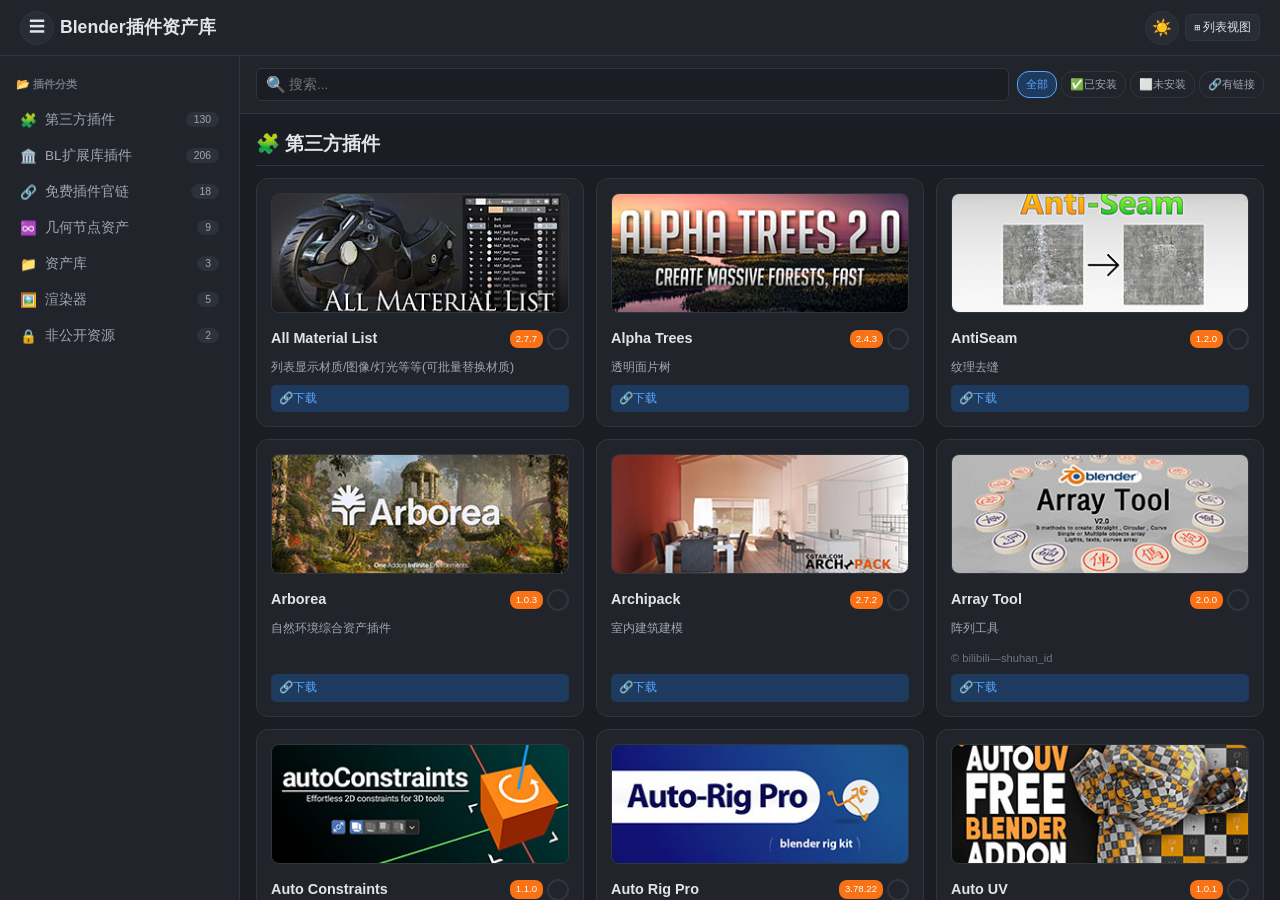
==== commit a9d52ac6: "Update cjzx.html" ====
--- a/cjzx.html
+++ b/cjzx.html
@@ -295,4 +295,4 @@
             }
             .plugin-grid { grid-template-columns: 1fr !important; }
         }
-    </style><style>.header-actions { display: flex !important; }.header-actions .btn:not(#themeToggle):not(#viewModeToggle) { display: none !important; }.sidebar-footer{display:none!important;}.edit-btn{display:none!important;}.batch-checkbox{display:none!important;}.drag-handle{display:none!important;}.install-btn{display:flex!important;}#themeToggle{display:flex!important;}.sidebar-toggle{display:flex!important;}.sidebar{transition:width 0.3s ease,min-width 0.3s ease,padding 0.3s ease,opacity 0.3s ease;overflow:hidden;}.sidebar.sidebar-hidden{width:0!important;min-width:0!important;padding:0!important;border:none;opacity:0;}@media (max-width:480px){.sidebar{position:absolute;z-index:200;height:calc(100vh - 56px);left:0;top:56px;width:260px;transform:translateX(-100%);transition:transform 0.3s ease;box-shadow:4px 0 12px rgba(0,0,0,0.3);}.sidebar.sidebar-hidden{transform:translateX(-100%);width:260px!important;min-width:260px!important;padding:12px 10px!important;opacity:1;border-right:1px solid var(--border);}.sidebar:not(.sidebar-hidden){transform:translateX(0);}.plugin-grid{grid-template-columns:1fr!important;}}</style></head><body><header class="app-header"><div class="logo"><button class="btn btn-icon sidebar-toggle" id="sidebarToggle" title="展开/收起分类">☰</button><span>Blender插件资产库</span></div><div class="header-actions"><button class="btn btn-icon" id="themeToggle">🌓</button><button class="btn btn-sm" id="viewModeToggle">⊞ 列表视图</button></div></header><div class="app-body"><aside class="sidebar" id="sidebar"></aside><main class="main-content"><div class="toolbar"><div class="search-box"><span>🔍</span><input type="text" id="searchInput" placeholder="搜索..."></div><div class="filter-tags"><span class="filter-tag active" data-filter="all">全部</span><span class="filter-tag" data-filter="installed">✅已安装</span><span class="filter-tag" data-filter="not-installed">⬜未安装</span><span class="filter-tag" data-filter="has-link">🔗有链接</span></div></div><div class="card-grid" id="cardGrid"></div></main></div><script>var DEFAULT_COVER_URL="[data-uri]";var EXPORT_TIME="1784134137144";var SAVE_KEY="blender_preview_install";function loadData(){try{var t=localStorage.getItem("preview_time");if(t!==EXPORT_TIME){localStorage.removeItem(SAVE_KEY);localStorage.setItem("preview_time",EXPORT_TIME);}var s=localStorage.getItem(SAVE_KEY);if(s)return JSON.parse(s);}catch(e){}return [{"id":"third-party","name":"第三方插件","icon":"🧩","plugins":[{"id":"excel-1778344846646-1","name":"All Material List","desc":"列表显示材质/图像/灯光等等(可批量替换材质)","version":"2.7.7","link":"https://pan.baidu.com/s/14ZmI4P1a19Eyl2suBnke_A?pwd=plug","source":"","image":"plugimg/All Material List.jpg","installed":false,"categoryId":"third-party"},{"id":"excel-1778344846646-2","name":"Alpha Trees","desc":"透明面片树","version":"2.4.3","link":"https://pan.baidu.com/s/1CspFv2NbetIcH8Z9FXLdhw?pwd=plug","source":"","image":"plugimg/Alpha trees.jpg","installed":false,"categoryId":"third-party"},{"id":"excel-1778344846646-3","name":"AntiSeam","desc":"纹理去缝","version":"1.2.0","link":"https://pan.baidu.com/s/1a_86wFI9QrpZdlPMRmJa8g?pwd=plug","source":"","image":"plugimg/AntiSeam.jpg","installed":false,"categoryId":"third-party"},{"id":"excel-1778344846646-4","name":"Arborea","desc":"自然环境综合资产插件","version":"1.0.3","link":"https://pan.baidu.com/s/1799kqrd9qeoGIfswO5bGKw?pwd=plug","source":"","image":"plugimg/Arborea.jpg","installed":false,"categoryId":"third-party"},{"id":"excel-1778344846646-5","name":"Archipack","desc":"室内建筑建模","version":"2.7.2","link":"https://pan.baidu.com/s/1ilPDZ_sfTrK3CXWMNS8eaw?pwd=plug","source":"","image":"plugimg/ArchiPack.jpg","installed":false,"categoryId":"third-party"},{"id":"excel-1778344846646-6","name":"Array Tool","desc":"阵列工具","version":"2.0.0","link":"https://pan.baidu.com/s/1t6Z2QE2mSVpjHBIB-RfL8Q?pwd=plug","source":"bilibili—shuhan_id","image":"plugimg/Array Tool.jpg","installed":false,"categoryId":"third-party"},{"id":"excel-1778344846646-7","name":"Auto Constraints","desc":"自动锁定轴向","version":"1.1.0","link":"https://pan.baidu.com/s/14jS5id3O9-L42NXbV1jtfA?pwd=plug","source":"","image":"plugimg/Auto Constraints.jpg","installed":false,"categoryId":"third-party"},{"id":"excel-1778344846646-8","name":"Auto Rig Pro","desc":"角色绑定","version":"3.78.22","link":"https://pan.baidu.com/s/1e4aD68Ru1NteIRXbIPW6Bw?pwd=plug","source":"","image":"plugimg/Auto Rig Pro.jpg","installed":false,"categoryId":"third-party"},{"id":"excel-1778344846646-9","name":"Auto UV","desc":"一键展uv","version":"1.0.1","link":"https://pan.baidu.com/s/1JESV37TfI7V1TmvSfcbBCQ?pwd=plug","source":"Free","image":"plugimg/Auto UV.jpg","installed":false,"categoryId":"third-party"},{"id":"excel-1778344846646-10","name":"B.B. Nodes","desc":"B.B.几何节点资产预设插件","version":"2.1.2","link":"https://pan.baidu.com/s/1Ji6ir0TugoOppU-Y3GaAaw?pwd=plug","source":"","image":"plugimg/B.B. Nodes.jpg","installed":false,"categoryId":"third-party"},{"id":"excel-1778344846646-11","name":"B4D Tools","desc":"几何节点仿C4D工具","version":"1.4.4","link":"https://pan.baidu.com/s/1J9wO9Bl2OpWxtsQXbsvJQA?pwd=plug","source":"","image":"plugimg/B4D Tools.jpg","installed":false,"categoryId":"third-party"},{"id":"excel-1778344846646-12","name":"Baga Ivy Generator","desc":"藤曼生成器","version":"2.0.2","link":"https://pan.baidu.com/s/1o1tw1vh1ZfzyUExcfvrvhQ?pwd=plug","source":"","image":"plugimg/Baga Ivy Generator.jpg","installed":false,"categoryId":"third-party"},{"id":"excel-1778344846646-13","name":"Better Lighting","desc":"灯光照明插件-周年礼物","version":"2.1.0","link":"https://pan.baidu.com/s/1E-Zk2ofh2HWQhYqoarcjrQ?pwd=plug","source":"","image":"plugimg/Better Lighting.jpg","installed":false,"categoryId":"third-party"},{"id":"excel-1778344846646-14","name":"BetterFBX","desc":"更好的FBX导入导出工具","version":"6.3.4","link":"https://pan.baidu.com/s/16punKi4wfCZ3Oz6lHHfhDw?pwd=plug","source":"","image":"plugimg/BetterFBX.jpg","installed":false,"categoryId":"third-party"},{"id":"excel-1778344846646-15","name":"BlenderBezierUtils","desc":"贝塞尔工具","version":"铁锅炖内置","link":"https://pan.baidu.com/s/1qxny4sNtbj_KJC26rw6EOQ?pwd=2333","source":"Github","image":"plugimg/BlenderBezierUtils.jpg","installed":false,"categoryId":"third-party"},{"id":"excel-1778344846646-16","name":"BlenderGIS","desc":"三维地理地形模拟建模","version":"2.2.10","link":"https://pan.baidu.com/s/1ZLEQTDFIpNzkgyCv5SC4rA?pwd=plug","source":"Github","image":"plugimg/BlenderGIS.jpg","installed":false,"categoryId":"third-party"},{"id":"excel-1778344846646-17","name":"Blenderkit","desc":"在线模型材质资产库","version":"offcial","link":"https://www.blenderkit.com/get-blenderkit/","source":"Blenderkit","image":"plugimg/blenderkit.jpg","installed":false,"categoryId":"third-party"},{"id":"excel-1778344846646-18","name":"Blosm Pro","desc":"一键导入OpenStreetMap、Google 3D 城市、地形","version":"2.7.23 Pro","link":"https://pan.baidu.com/s/1g8X3JfGQ-vXy5jdg0UOteQ?pwd=plug","source":"","image":"plugimg/blosm.jpg","installed":false,"categoryId":"third-party"},{"id":"excel-1778344846646-19","name":"Bmesh Clean","desc":"模型点线面清理","version":"1.1.203","link":"https://pan.baidu.com/s/139huqvI4zWGS5E_u9xWJ5Q?pwd=plug","source":"","image":"plugimg/Bmesh Clean.jpg","installed":false,"categoryId":"third-party"},{"id":"excel-1778344846646-20","name":"BoxCutter","desc":"硬表面建模","version":"26.1.4a","link":"https://pan.baidu.com/s/1mMxDDVKKIJXCRdzNQ4I0Jg?pwd=plug","source":"","image":"plugimg/BoxCutter.jpg","installed":false,"categoryId":"third-party"},{"id":"excel-1778344846646-21","name":"Building Tools","desc":"建筑快速手搓编辑生成","version":"1.0.13","link":"https://pan.baidu.com/s/1CjZPGZBxwGaVR-G4oxQ6UA?pwd=plug","source":"Github","image":"plugimg/BuildingTools.jpg","installed":false,"categoryId":"third-party"},{"id":"excel-1778344846646-22","name":"CAD Sketcher","desc":"类CAD绘图插件","version":"0.27.6","link":"https://pan.baidu.com/s/1kfCHI1QOgc3VB10feUSGRA?pwd=plug","source":"CAD Sketcher Official","image":"plugimg/CAD Sketcher.jpg","installed":false,"categoryId":"third-party"},{"id":"excel-1778344846646-23","name":"CAD Transform","desc":"类CAD变换吸附","version":"2.0.6","link":"https://pan.baidu.com/s/1HUdUWV9ZBT2At1YU0wO8Bg?pwd=plug","source":"","image":"plugimg/CAD Transform.jpg","installed":false,"categoryId":"third-party"},{"id":"excel-1778344846646-24","name":"Camera Calibration Pvr","desc":"相机求反","version":"0.5","link":"https://pan.baidu.com/s/1Jot96CJgjVhFAxxUouo5lQ?pwd=plug","source":"Github","image":"plugimg/Camera Calibration Pvr.jpg","installed":false,"categoryId":"third-party"},{"id":"excel-1778344846646-26","name":"Camera Tracker","desc":"自动化相机跟踪","version":"5.0.2","link":"https://pan.baidu.com/s/1vbrIPO5SX4BJog5qVSEmFw?pwd=plug","source":"","image":"plugimg/Camera Tracker.jpg","installed":false,"categoryId":"third-party"},{"id":"excel-1778344846646-27","name":"Clean Mesh","desc":"网格清理优化","version":"1.0.0","link":"https://pan.baidu.com/s/1ZVgXBbbu_nyhVC1OCnR0lA?pwd=plug","source":"","image":"plugimg/Clean Mesh.jpg","installed":false,"categoryId":"third-party"},{"id":"excel-1778344846646-28","name":"Clean Panels","desc":"N面板整理","version":"7.0.18","link":"https://pan.baidu.com/s/1TNJ_0ioasuFrLteBLc42Dw?pwd=plug","source":"","image":"plugimg/Clean Panels.jpg","installed":false,"categoryId":"third-party"},{"id":"excel-1778344846646-30","name":"Construction Lines","desc":"仿SU构造线建模","version":"0.9.7","link":"https://pan.baidu.com/s/1-y5vczCqrp90EriBQx_VFA?pwd=plug","source":"","image":"plugimg/Construction Lines.jpg","installed":false,"categoryId":"third-party"},{"id":"excel-1778344846646-31","name":"Creative Flow","desc":"硬表面建模插件(含文字一键处理)","version":"1.9.2","link":"https://pan.baidu.com/s/1fu3y7h-3vhdiom6WJsmGcA?pwd=plug","source":"","image":"plugimg/Creative Flow.jpg","installed":false,"categoryId":"third-party"},{"id":"excel-1778344846646-32","name":"Curves to Mesh","desc":"可编辑曲面建模转网格","version":"2.8.1","link":"https://pan.baidu.com/s/1pVLOIlKj0Pa7ji4PHSxi8w?pwd=plug","source":"","image":"plugimg/Curves to Mesh.jpg","installed":false,"categoryId":"third-party"},{"id":"excel-1778344846646-33","name":"Decal Machine","desc":"表面建模贴花","version":"2.15.0","link":"https://pan.baidu.com/s/1YOaANOi6H6Adj54aAGtDZw?pwd=plug","source":"","image":"plugimg/Decal Machine.jpg","installed":false,"categoryId":"third-party"},{"id":"excel-1778344846646-34","name":"Deepbump","desc":"法线贴图生成","version":"0.8.0","link":"https://pan.baidu.com/s/1mIM4mqMC-2hhrNZkn_sibw?pwd=plug","source":"Github","image":"plugimg/Deepbump.jpg","installed":false,"categoryId":"third-party"},{"id":"excel-1778344846646-35","name":"Delta Quad","desc":"模型处理为四边面","version":"1.2.0","link":"https://pan.baidu.com/s/1v58nXLrabPFaNHJ4ePkuuQ?pwd=plug","source":"","image":"plugimg/Delta Quad.jpg","installed":false,"categoryId":"third-party"},{"id":"excel-1778344846646-36","name":"Dynamic Terrain","desc":"动态地形","version":"1.0.4","link":"https://pan.baidu.com/s/1IHG3AstopV_juRGBtBHTxA?pwd=plug","source":"","image":"plugimg/Dynamic Terrain.jpg","installed":false,"categoryId":"third-party"},{"id":"excel-1778344846646-37","name":"Easeam","desc":"一键标记缝合边","version":"1.2.0","link":"https://pan.baidu.com/s/15i8rCjL_5ZoOrXMr1MxIDg?pwd=plug","source":"","image":"plugimg/Easeam.jpg","installed":false,"categoryId":"third-party"},{"id":"excel-1778344846646-38","name":"Engon","desc":"开源多资产库资源管理","version":"1.9.0","link":"https://pan.baidu.com/s/162_A3NevUDq9vzULqPbkGA?pwd=plug","source":"Github","image":"plugimg/Engon.jpg","installed":false,"categoryId":"third-party"},{"id":"excel-1778344846646-39","name":"ExtremePBR","desc":"PBR材质库","version":"4.2.101","link":"https://pan.baidu.com/s/1NLHVQS9nKPCITCWbdspCyg?pwd=plug","source":"","image":"plugimg/ExtremePBR.jpg","installed":false,"categoryId":"third-party"},{"id":"excel-1778344846646-40","name":"fix_ime输入法助手","desc":"修复Blender中文输入问题","version":"官方网盘","link":"https://pan.baidu.com/s/1H9DxkAdmBJXLhl5Aj29Q6Q?pwd=q4e5","source":"Github wire_ext_blender_fix_ime","image":"plugimg/srfzs.jpg","installed":false,"categoryId":"third-party"},{"id":"excel-1778344846646-41","name":"Flow","desc":"资产管理","version":"5.0.2 20260417","link":"https://pan.baidu.com/s/1r3FkIPg_U0paLERizKGxvA?pwd=plug","source":"Polyspaace","image":"plugimg/flow.jpg","installed":false,"categoryId":"third-party"},{"id":"excel-1778344846646-42","name":"Flowify","desc":"曲面贴合缩裹","version":"1.3.3","link":"https://pan.baidu.com/s/1z8peIMpHrVg-uTUrjLrDfQ?pwd=plug","source":"","image":"plugimg/Flowify.jpg","installed":false,"categoryId":"third-party"},{"id":"excel-1778344846646-43","name":"Fluent Materializer","desc":"自定义材质制作烘焙","version":"1.10.0","link":"https://pan.baidu.com/s/1pwkCYJiDARPzuLQO23fMiA?pwd=plug","source":"","image":"plugimg/Fluent Materializer.jpg","installed":false,"categoryId":"third-party"},{"id":"excel-1778344846646-46","name":"Geo Scatter","desc":"模型散布工具","version":"5.6.3","link":"https://pan.baidu.com/s/1U5xFq-ZCmZBUt_tw5FiGjw?pwd=plug","source":"","image":"plugimg/Geo Scatter.jpg","installed":false,"categoryId":"third-party"},{"id":"excel-1778344846646-47","name":"Geo Swarm","desc":"昆虫鸟群群集动画模拟","version":"3.0.0","link":"https://pan.baidu.com/s/1dGVMCL5gUylk8239Y1uKUQ?pwd=plug","source":"","image":"plugimg/Geo Swarm.jpg","installed":false,"categoryId":"third-party"},{"id":"excel-1778344846646-48","name":"Global HDR","desc":"HDRI控制插件+资产","version":"1.0.0","link":"https://pan.baidu.com/s/1s4zHS80n6gTtmIYpFNIRfA?pwd=plug","source":"","image":"plugimg/Global HDR.jpg","installed":false,"categoryId":"third-party"},{"id":"excel-1778344846646-49","name":"GridModeler","desc":"网格建模工具","version":"1.42.1","link":"https://pan.baidu.com/s/1m8mE17A25A0nA0GX0idrYw?pwd=plug","source":"","image":"plugimg/GridModeler.jpg","installed":false,"categoryId":"third-party"},{"id":"excel-1778344846646-50","name":"GroupPro","desc":"物体编组打组工具","version":"3.0.5","link":"https://pan.baidu.com/s/1P_6qUx15Jl9HpQzp1TcUZA?pwd=plug","source":"","image":"plugimg/GroupPro.jpg","installed":false,"categoryId":"third-party"},{"id":"excel-1778344846646-45","name":"Gscatter","desc":"免费散布工具","version":"0.12.0","link":"https://pan.baidu.com/s/1oeswlX1Zy3v5eUYHaCULnw?pwd=plug","source":"Gscatter","image":"plugimg/Gscatter.jpg","installed":false,"categoryId":"third-party"},{"id":"excel-1778344846646-51","name":"Hair Tool","desc":"毛发工具+资产库","version":"4.5.1","link":"https://pan.baidu.com/s/1e4jxjOnjYKh1n4QPvkdaEg?pwd=plug","source":"Gumroad","image":"plugimg/Hair Tool.jpg","installed":false,"categoryId":"third-party"},{"id":"excel-1778344846646-52","name":"Hard Ops","desc":"硬表面建模","version":"26.1.5","link":"https://pan.baidu.com/s/1-7Qt2auZCBELisOGOxiUVA?pwd=plug","source":"","image":"plugimg/HardOps.jpg","installed":false,"categoryId":"third-party"},{"id":"excel-1778344846646-53","name":"HDRI Sun Aligner","desc":"HDR 日光对齐(Github)","version":"1.6","link":"https://pan.baidu.com/s/1qKrMT2nvputhyfBRMdrlGg?pwd=plug","source":"Github","image":"plugimg/HDRI Sun Aligner.jpg","installed":false,"categoryId":"third-party"},{"id":"excel-1778344846646-54","name":"ICity","desc":"程序化城市生成","version":"1.7.1","link":"https://pan.baidu.com/s/1wTmrYb5Fl_NovipgV1YcJg?pwd=plug","source":"","image":"plugimg/ICity.jpg","installed":false,"categoryId":"third-party"},{"id":"excel-1778344846646-55","name":"Import As Decal","desc":"贴花插件","version":"2.6.0","link":"https://pan.baidu.com/s/1p8rt5PAd3uLDjLL0R4lW7g?pwd=plug","source":"","image":"plugimg/Import As Decal.jpg","installed":false,"categoryId":"third-party"},{"id":"excel-1778344846646-56","name":"Inset Outset","desc":"模型挤出偏移","version":"0.0.2","link":"https://pan.baidu.com/s/1ssSX9wON-Kqpezx-j0KSCw?pwd=plug","source":"Remove","image":"plugimg/Inset Outset.jpg","installed":false,"categoryId":"third-party"},{"id":"excel-1778344846646-57","name":"Instant Clean","desc":"一键清理","version":"2.2.4","link":"https://pan.baidu.com/s/1ERJGafQTtrrtFXmSte_YMw?pwd=plug","source":"","image":"plugimg/Instant Clean.jpg","installed":false,"categoryId":"third-party"},{"id":"excel-1778344846646-58","name":"Kekit","desc":"Kekit工具集","version":"3.67","link":"https://pan.baidu.com/s/1jPYn8JNGQ0e4pi_5EAgJsg?pwd=plug","source":"","image":"plugimg/Kekit.jpg","installed":false,"categoryId":"third-party"},{"id":"excel-1778344846646-59","name":"Leafig","desc":"叶片生成 图片转模型","version":"1.0.11","link":"https://pan.baidu.com/s/1apilzNY8Ieadle-sBj5M4A?pwd=plug","source":"Gumroad","image":"plugimg/leafig.jpg","installed":false,"categoryId":"third-party"},{"id":"excel-1778344846646-60","name":"Light Control","desc":"灯光控制","version":"1.5.4","link":"https://pan.baidu.com/s/1KU5-Pe0mxjcmSGhCzUl-iA?pwd=plug","source":"","image":"plugimg/light control.jpg","installed":false,"categoryId":"third-party"},{"id":"excel-1778344846646-61","name":"Light Wrangler","desc":"快速灯光打光工具","version":"4.2.10","link":"https://pan.baidu.com/s/1P7VF9YvnTaI5usRmYx0u8w?pwd=plug","source":"","image":"plugimg/Light Wrangler.jpg","installed":false,"categoryId":"third-party"},{"id":"excel-1778344846646-62","name":"LightPainter","desc":"灯光绘制插件","version":"1.0.9","link":"https://pan.baidu.com/s/18XBKMBBEZ20mqIVy69i3aQ?pwd=plug","source":"","image":"plugimg/light painter.jpg","installed":false,"categoryId":"third-party"},{"id":"excel-1778344846646-63","name":"LiStrongMax2Blender","desc":"MAX导入插件","version":"1.0","link":"https://pan.baidu.com/s/1Yo7b6RhTGUAGT-oxHGRsqA?pwd=plug","source":"李壮实","image":"plugimg/LiStrongMax2Blender.jpg","installed":false,"categoryId":"third-party"},{"id":"excel-1778344846646-64","name":"LumenPro","desc":"导入、预览和管理光度数据，基于照度的灯光管理插件","version":"1.0.7","link":"https://pan.baidu.com/s/1OsHtRhvVXwmErlEezXD2uw?pwd=plug","source":"","image":"plugimg/lumen pro.jpg","installed":false,"categoryId":"third-party"},{"id":"excel-1778344846646-65","name":"MACHIN3tools","desc":"必备高效建模工作流优化插件 U KNOW M3","version":"1.13.8 DeusEX","link":"https://pan.baidu.com/s/1SshOBzIINmpiC_AVEIM8ug?pwd=plug","source":"","image":"plugimg/MACHIN3tools.jpg","installed":false,"categoryId":"third-party"},{"id":"excel-1778344846646-66","name":"Maps Models Importer","desc":"从地图导入模型","version":"官方链接","link":"https://github.com/eliemichel/MapsModelsImporter","source":"Github","image":"plugimg/MapsModelsImporter.jpg","installed":false,"categoryId":"third-party"},{"id":"excel-1778344846646-67","name":"Material Picker","desc":"材质拾取工具(可吸几何节点内材质)","version":"1.3.2","link":"https://pan.baidu.com/s/19d65ITr9bHTauHmEIYdi0Q?pwd=plug","source":"","image":"plugimg/Material Picker.jpg","installed":false,"categoryId":"third-party"},{"id":"excel-1778344846646-68","name":"Max to blender","desc":"max文件导入","version":"2024","link":"https://pan.baidu.com/s/1xK4CZ4pZyiuyX39lng_6tA?pwd=plug","source":"3dtoall.com","image":"plugimg/maxtoblender.jpg","installed":false,"categoryId":"third-party"},{"id":"excel-1778344846646-69","name":"MeasureIt ARCH","desc":"Measureit测量工具","version":"2026.3.21","link":"https://pan.baidu.com/s/1R3WklzdcbOmiHFIbvjs6oQ?pwd=plug","source":"Github","image":"plugimg/MeasureIt ARCH.jpg","installed":false,"categoryId":"third-party"},{"id":"excel-1778344846646-71","name":"Mesh Cleaner","desc":"网格清理","version":"2.0.0","link":"https://pan.baidu.com/s/1XuFWC12bZXhjRLm0eog5MQ?pwd=plug","source":"","image":"plugimg/Mesh Cleaner.jpg","installed":false,"categoryId":"third-party"},{"id":"excel-1778344846646-72","name":"MESHmachine","desc":"硬表面建模助手","version":"0.20.1","link":"https://pan.baidu.com/s/1rUwna5E3CI4Iytryred-qw?pwd=plug","source":"","image":"plugimg/MESHmachine.jpg","installed":false,"categoryId":"third-party"},{"id":"excel-1778344846646-73","name":"MP7TOOLS","desc":"铁锅炖小组开源版M3","version":"铁锅炖内置","link":"https://pan.baidu.com/s/1qxny4sNtbj_KJC26rw6EOQ?pwd=2333","source":"TGD","image":"plugimg/MP7TOOLS.jpg","installed":false,"categoryId":"third-party"},{"id":"excel-1778344846646-74","name":"N Panel Sub Tabs","desc":"N面板管理","version":"2.1.0","link":"https://pan.baidu.com/s/1exud4cb1JtU9xb7DfVtazw?pwd=plug","source":"","image":"plugimg/N Panel Sub Tabs.jpg","installed":false,"categoryId":"third-party"},{"id":"excel-1778344846646-75","name":"Node it","desc":"着色器节点预设 加热划痕等效果","version":"1.0.0","link":"https://pan.baidu.com/s/1o9OyoeSPCP90PxvH2hB-Lg?pwd=plug","source":"","image":"plugimg/Node it.jpg","installed":false,"categoryId":"third-party"},{"id":"excel-1778344846646-76","name":"Node Preview","desc":"节点预览","version":"1.2.1","link":"https://pan.baidu.com/s/1oVsCGzoEM4FKPHkrMwATeg?pwd=plug","source":"","image":"plugimg/Node Preview.jpg","installed":false,"categoryId":"third-party"},{"id":"excel-1778344846646-78","name":"One Click Damage","desc":"一键破损","version":"2.5.0","link":"https://pan.baidu.com/s/1cv-bAdCYMr-bZfVyEzpd8Q?pwd=plug","source":"","image":"plugimg/One Click Damage.jpg","installed":false,"categoryId":"third-party"},{"id":"excel-1778344846646-79","name":"One Click Dust","desc":"一键灰尘","version":"1.0.0","link":"https://pan.baidu.com/s/1u8hzYt9l5nRgjdKm13fLvA?pwd=plug","source":"","image":"plugimg/One Click Dust.jpg","installed":false,"categoryId":"third-party"},{"id":"excel-1778344846646-80","name":"OpenScatter","desc":"开源散布插件","version":"1.0.7","link":"https://pan.baidu.com/s/1RRl9rF2H3EmPWKtw5tcRLg?pwd=plug","source":"","image":"plugimg/opnscatter.jpg","installed":false,"categoryId":"third-party"},{"id":"excel-1778344846646-81","name":"Ornament Generator","desc":"装饰花纹线条生成器","version":"1.1.0","link":"https://pan.baidu.com/s/1bN0CSUq1ungsyBdqAvholQ?pwd=plug","source":"","image":"plugimg/Ornament Generator.jpg","installed":false,"categoryId":"third-party"},{"id":"excel-1778344846646-82","name":"Perspective Plotter","desc":"相机求反","version":"1.2.7","link":"https://pan.baidu.com/s/1z8NNUe5b_LFLnhAVFpyncg?pwd=plug","source":"","image":"plugimg/Perspective Plotter.jpg","installed":false,"categoryId":"third-party"},{"id":"excel-1778344846646-83","name":"Photographer","desc":"灯光相机插件(推荐)","version":"5.8.4","link":"https://pan.baidu.com/s/11BYK3Nb7eZ68_jb2RGkHhQ?pwd=plug","source":"Gumroad","image":"plugimg/Photographer.jpg","installed":false,"categoryId":"third-party"},{"id":"excel-1778344846646-84","name":"Physical Starlight Atmosphere","desc":"程序化天空(内含同系列插件)","version":"1.9.4","link":"https://pan.baidu.com/s/1uLTZBez8KpCUXIQfeJmFaw?pwd=plug","source":"","image":"plugimg/Physical Starlight Atmosphere.jpg","installed":false,"categoryId":"third-party"},{"id":"excel-1778344846646-85","name":"Pidgeon Tool Bag","desc":"工具包含超级降噪","version":"3.2.0","link":"https://pan.baidu.com/s/1CdU7K0ZHR_D8TtPc3DjuyQ?pwd=plug","source":"","image":"plugimg/Pidgeon Tool Bag.jpg","installed":false,"categoryId":"third-party"},{"id":"excel-1778344846646-86","name":"Pie Menu Editor","desc":"自定义饼菜单","version":"1.18.8","link":"https://pan.baidu.com/s/1B_gVRzAOxn_5SNUFMrJAAQ?pwd=plug","source":"","image":"plugimg/Pie Menu Editor.jpg","installed":false,"categoryId":"third-party"},{"id":"excel-1778344846646-87","name":"Pivot Transform","desc":"原点调整工具","version":"4.2.0","link":"https://pan.baidu.com/s/1VN5x-m5k85vEXBaOzwkLGg?pwd=plug","source":"","image":"plugimg/Pivot Transform.jpg","installed":false,"categoryId":"third-party"},{"id":"excel-1778344846646-88","name":"Polyhaven","desc":"polyhaven开源资产库插件","version":"1.2.1","link":"https://pan.baidu.com/s/1YTu5OpF47StNoT5PjiSXTw?pwd=plug","source":"","image":"plugimg/Polyhaven.jpg","installed":false,"categoryId":"third-party"},{"id":"excel-1778344846646-89","name":"Procedural Crowds","desc":"程序化人群动画生成器","version":"2.2.0","link":"https://pan.baidu.com/s/1mH97AvPNbRRnCqepAcHRSg?pwd=plug","source":"","image":"plugimg/Procedural Crowds.jpg","installed":false,"categoryId":"third-party"},{"id":"excel-1778344846646-90","name":"Procedural Signs","desc":"程序化招牌广告标识生成器","version":"2.0.0","link":"https://pan.baidu.com/s/1LarkiaYrXZ87IiL7aQfxhg?pwd=plug","source":"","image":"plugimg/Procedural Signs.jpg","installed":false,"categoryId":"third-party"},{"id":"excel-1778344846646-91","name":"Profiler","desc":"角线装饰线生成器","version":"1.8.0","link":"https://pan.baidu.com/s/1TKPsY6kw6C0G1cecDDz5ww?pwd=plug","source":"","image":"plugimg/Profiler.jpg","installed":false,"categoryId":"third-party"},{"id":"excel-1778344846646-92","name":"Psd Layers","desc":"图层纹理绘制","version":"1.5.2","link":"https://pan.baidu.com/s/1NdAVP5i6PdV-jwp-BE2eYg?pwd=plug","source":"","image":"plugimg/psdLayers.jpg","installed":false,"categoryId":"third-party"},{"id":"excel-1778344846646-93","name":"Punch it","desc":"挤出打洞工具","version":"1.2.0","link":"https://pan.baidu.com/s/19M_yhi7ZxY-ZIBpDZvm-VQ?pwd=plug","source":"","image":"plugimg/Punch it.jpg","installed":false,"categoryId":"third-party"},{"id":"excel-1778344846646-94","name":"Pure Sky","desc":"物理天空","version":"7.0.39","link":"https://pan.baidu.com/s/14hVuqxeuemPJun1bAfa9xw?pwd=plug","source":"","image":"plugimg/Pure Sky.jpg","installed":false,"categoryId":"third-party"},{"id":"excel-1778344846646-95","name":"QRemeshify","desc":"一键重拓扑","version":"1.1.0","link":"https://pan.baidu.com/s/18tS-5ycFH43b0ZfJdf4ozw?pwd=plug","source":"","image":"plugimg/QRemeshify.jpg","installed":false,"categoryId":"third-party"},{"id":"excel-1778344846646-96","name":"Quad Remesher","desc":"一键重拓扑","version":"1.40","link":"https://pan.baidu.com/s/15zaF0i0amGbTBRdMUsqNCQ?pwd=plug","source":"","image":"plugimg/Quad Remesher.jpg","installed":false,"categoryId":"third-party"},{"id":"excel-1778344846646-97","name":"Quick Decals","desc":"快速贴花","version":"2.1.0","link":"https://pan.baidu.com/s/1FDepqUnAM1vxGEAhqPBUDw?pwd=plug","source":"","image":"plugimg/Quick Decals.jpg","installed":false,"categoryId":"third-party"},{"id":"excel-1778344846646-98","name":"Quick Font","desc":"字体管理","version":"1.3.0","link":"https://pan.baidu.com/s/1-hcwDoDiIjluzWo2JYukjw?pwd=plug","source":"","image":"plugimg/Quick Font.jpg","installed":false,"categoryId":"third-party"},{"id":"excel-1778344846646-99","name":"Random Flow","desc":"随机硬表面生成器","version":"4.1.6","link":"https://pan.baidu.com/s/1P86bK8PnTzEQCzQzNWVrog?pwd=plug","source":"","image":"plugimg/Random Flow.jpg","installed":false,"categoryId":"third-party"},{"id":"excel-1778344846646-100","name":"RDBLab","desc":"动力学爆炸破碎烟雾模拟工具","version":"1.6.6","link":"https://pan.baidu.com/s/19YNo4-vQwb1AWyMbfSUU2A?pwd=plug","source":"","image":"plugimg/RDBLab.jpg","installed":false,"categoryId":"third-party"},{"id":"excel-1778344846646-101","name":"Realtime Materials","desc":"材质插件","version":"2.1.6","link":"https://pan.baidu.com/s/1AKZqQjWeetpu8ywBxGNERA?pwd=plug","source":"","image":"plugimg/Realtime Materials.jpg","installed":false,"categoryId":"third-party"},{"id":"excel-1778344846646-102","name":"REDHALO max2blender","desc":"红地蛋MAX模型导入","version":"1.0.0","link":"https://pan.baidu.com/s/1-ouIO8QqpXYRmQlpEMzWgw?pwd=plug","source":"BlenderCN","image":"plugimg/REDHALO max2blender.jpg","installed":false,"categoryId":"third-party"},{"id":"excel-1778344846646-103","name":"REDHALO SketchUp Importer","desc":"红地蛋SU模型导入","version":"0.23.2","link":"https://pan.baidu.com/s/1-ouIO8QqpXYRmQlpEMzWgw?pwd=plug","source":"Github","image":"plugimg/REDHALO SketchUp Importer.jpg","installed":false,"categoryId":"third-party"},{"id":"excel-1778344846646-104","name":"Render Raw","desc":"类camera raw调色插件","version":"1.3.9","link":"https://pan.baidu.com/s/1NHITEYLBaDp7jGIRvdVRiQ?pwd=plug","source":"","image":"plugimg/Render Raw.jpg","installed":false,"categoryId":"third-party"},{"id":"excel-1778344846646-105","name":"Render Tools","desc":"材质ID分层渲染","version":"1.7.0","link":"https://pan.baidu.com/s/1b9sm7WaP7FR4DIVUIz66ZA?pwd=plug","source":"","image":"plugimg/Render Tools.jpg","installed":false,"categoryId":"third-party"},{"id":"excel-1778344846646-106","name":"Resample Mesh","desc":"网格重采样 改变段数","version":"1.0.10","link":"https://pan.baidu.com/s/1f5KCLGcyWl4S_pzuYo_9kw?pwd=plug","source":"","image":"plugimg/Resample Mesh.jpg","installed":false,"categoryId":"third-party"},{"id":"excel-1778344846646-107","name":"RetopoFlow","desc":"重拓扑工具","version":"4.1.9","link":"https://pan.baidu.com/s/17DnrbdUac0r7Pvd47aBzaA?pwd=plug","source":"","image":"plugimg/RetopoFlow.jpg","installed":false,"categoryId":"third-party"},{"id":"excel-1778344846646-108","name":"Round Inset","desc":"解决圆角内插穿模","version":"2.1.1","link":"https://pan.baidu.com/s/1GUC-jdF_zA9lodz3W0UTOQ?pwd=plug","source":"","image":"plugimg/Round Inset.jpg","installed":false,"categoryId":"third-party"},{"id":"excel-1778344846646-109","name":"Sanctus Library","desc":"程序化资产工具库","version":"3.4.6","link":"https://pan.baidu.com/s/1NCExCOOtCTRnNVE8qWHBSw?pwd=plug","source":"","image":"plugimg/Sanctus Library.jpg","installed":false,"categoryId":"third-party"},{"id":"p-1778428276389","name":"Sanctus Viz","desc":"建筑可视化程序化材质资产","version":"1.0","link":"https://pan.baidu.com/s/1O2UTaf2gxYrr9mDO-VSNdA?pwd=plug","source":"","image":"plugimg/Sanctus Viz.jpg","installed":false,"categoryId":"third-party"},{"id":"excel-1778344846646-110","name":"Save Views","desc":"视口角度保存快速切换","version":"3.0.0","link":"https://pan.baidu.com/s/1rDB5pZOQkodEFabUpJLceg?pwd=plug","source":"","image":"plugimg/Save Views.jpg","installed":false,"categoryId":"third-party"},{"id":"excel-1778344846646-111","name":"Serpens","desc":"可视化脚本插件创建工具","version":"3.4.0","link":"https://pan.baidu.com/s/1X46ZrKk3IjIQtDcQMW-qNg?pwd=plug","source":"","image":"plugimg/Serpens.jpg","installed":false,"categoryId":"third-party"},{"id":"excel-1778344846646-112","name":"Shader Shaper","desc":"一键生成真实无缝纹理贴图(凹凸/法线)","version":"1.5.0","link":"https://pan.baidu.com/s/1lMvyAodKcCDVrVLMPQElDw?pwd=plug","source":"","image":"plugimg/Shader Shaper.jpg","installed":false,"categoryId":"third-party"},{"id":"excel-1778344846646-113","name":"ShaderPlus","desc":"高级着色焦散节点","version":"4.0.4","link":"https://pan.baidu.com/s/1cAH3GnpQCpFmr7-vonjUvw?pwd=plug","source":"","image":"plugimg/ShaderPlus.jpg","installed":false,"categoryId":"third-party"},{"id":"excel-1778344846646-114","name":"SimpleBake","desc":"材质纹理贴图烘焙","version":"2.8.2","link":"https://pan.baidu.com/s/1B8mWqWb71wM67nrJC8qpHg?pwd=plug","source":"","image":"plugimg/SimpleBake.jpg","installed":false,"categoryId":"third-party"},{"id":"excel-1778344846646-115","name":"SimpleTabs","desc":"N面板管理","version":"1.2.5","link":"https://pan.baidu.com/s/1e8RdyChUa2om2y7Bq9V8yA?pwd=plug","source":"Github","image":"plugimg/SimpleTabs.jpg","installed":false,"categoryId":"third-party"},{"id":"excel-1778344846646-118","name":"Stamp Master","desc":"一键贴花","version":"1.0.0","link":"https://pan.baidu.com/s/1Koc870CNefs700bEZRGwkg?pwd=plug","source":"","image":"plugimg/Stamp Master.jpg","installed":false,"categoryId":"third-party"},{"id":"excel-1778344846646-119","name":"Super Color Ramp","desc":"超级颜色渐变节点","version":"1.0.0","link":"https://pan.baidu.com/s/1m7hAFH5HYsLpZam4fAH-cg?pwd=plug","source":"","image":"plugimg/Super Color Ramp.jpg","installed":false,"categoryId":"third-party"},{"id":"excel-1778344846646-120","name":"Super Texture","desc":"单图一键生成pbr材质","version":"1.8.5","link":"https://pan.baidu.com/s/1nGnlqveXPV8lYNYPcV8KGw?pwd=plug","source":"","image":"plugimg/Super Texture.jpg","installed":false,"categoryId":"third-party"},{"id":"excel-1778344846646-122","name":"SurfaceFlow","desc":"物体贴合曲面","version":"1.0.0","link":"https://pan.baidu.com/s/1FlbOvs8Qs5dRy1x-Q4iqAQ?pwd=plug","source":"","image":"plugimg/SurfaceFlow.jpg","installed":false,"categoryId":"third-party"},{"id":"excel-1778344846646-123","name":"The City Generator","desc":"城市街道建筑生成器","version":"2.4.0","link":"https://pan.baidu.com/s/1S3nOBIwZN4VwpO-rp3nQfw?pwd=plug","source":"","image":"plugimg/The City Generator.jpg","installed":false,"categoryId":"third-party"},{"id":"excel-1778344846646-124","name":"The Nature Generator","desc":"自然生成器(地形/环境/石头)","version":"1.5","link":"https://pan.baidu.com/s/1veMneGj43et4MLiP90-KdA?pwd=plug","source":"","image":"plugimg/The Nature Generator.jpg","installed":false,"categoryId":"third-party"},{"id":"excel-1778344846646-125","name":"ToOptimize Tools","desc":"场景优化工具","version":"1.2.7.4","link":"https://pan.baidu.com/s/1zphcCrlUS8_fJX4lexUqRg?pwd=plug","source":"","image":"plugimg/ToOptimize Tools.jpg","installed":false,"categoryId":"third-party"},{"id":"excel-1778344846646-126","name":"TraceGenius","desc":"类图像描摹图片转曲线","version":"Ultimate 1.7.0","link":"https://pan.baidu.com/s/1pEHsqgl1gERfWNWOGJ9qng?pwd=plug","source":"","image":"plugimg/TraceGenius.jpg","installed":false,"categoryId":"third-party"},{"id":"excel-1778344846646-127","name":"Tree Vegetation","desc":"树木与植物动画库插件","version":"V6","link":"https://pan.baidu.com/s/1ZSgjQ8j0acCEpu5-sl_Ixw?pwd=plug","source":"","image":"plugimg/Tree Vegetation.jpg","installed":false,"categoryId":"third-party"},{"id":"excel-1778344846646-128","name":"Trimflow","desc":"非破性为物体添加装饰或缝线等重复图案","version":"2.1.2","link":"https://pan.baidu.com/s/1EEeROE659aIEuIesquOg0w?pwd=plug","source":"","image":"plugimg/Trimflow.jpg","installed":false,"categoryId":"third-party"},{"id":"excel-1778344846646-129","name":"True Terrain","desc":"地形生成器","version":"5.1.4","link":"https://pan.baidu.com/s/1OezhW_ap2_gDW1jLZaf2zw?pwd=plug","source":"","image":"plugimg/True Terrain.jpg","installed":false,"categoryId":"third-party"},{"id":"excel-1778344846646-130","name":"TrueDepth+AutoDepth","desc":"图片视频深度转3D","version":"2.0.0 / 1.1.3","link":"https://pan.baidu.com/s/1aWI4Pkzlu8O5Lb3N9I9ymg?pwd=plug","source":"","image":"plugimg/TrueDepth.jpg","installed":false,"categoryId":"third-party"},{"id":"excel-1778344846646-131","name":"TrueSky","desc":"真实物理天空模拟","version":"3.0.0 Beta10","link":"https://pan.baidu.com/s/1Kjt92SV1MhyfHdqEiCFbLA?pwd=plug","source":"","image":"plugimg/TrueSky.jpg","installed":false,"categoryId":"third-party"},{"id":"excel-1778344846646-132","name":"Turbo Tools","desc":"渲染加速工具","version":"X 1.4.8.3","link":"https://pan.baidu.com/s/1_g9siP_TjyZn0XDvYebbzg?pwd=plug","source":"","image":"plugimg/Turbo Tools.jpg","installed":false,"categoryId":"third-party"},{"id":"excel-1778344846646-133","name":"User Translate","desc":"翻译神器","version":"布的全局版","link":"https://pan.baidu.com/share/init?surl=MB47nNN-iUGnH2pTmTSmig&pwd=bude","source":"","image":"plugimg/User Translate.jpg","installed":false,"categoryId":"third-party"},{"id":"excel-1778344846646-134","name":"UV Flow","desc":"UV编辑快速缝线编辑工具","version":"1.1.1","link":"https://pan.baidu.com/s/1QcWYtSVVUvPaZpAwBhv97w?pwd=plug","source":"","image":"plugimg/UV Flow.jpg","installed":false,"categoryId":"third-party"},{"id":"excel-1778344846646-135","name":"UV Packmaster","desc":"UV打包","version":"4.0.4 U1","link":"https://pan.baidu.com/s/1UDgWMGqHppx3ly0mlRlT4Q?pwd=plug","source":"","image":"plugimg/UV Packmaster.jpg","installed":false,"categoryId":"third-party"},{"id":"excel-1778344846646-136","name":"Vector to 3D","desc":"矢量图转3D","version":"1.0.0","link":"https://pan.baidu.com/s/19YyREs2A3UOVVW7Hkglfvw?pwd=plug","source":"","image":"plugimg/Vector to 3D.jpg","installed":false,"categoryId":"third-party"},{"id":"excel-1778344846646-138","name":"ZenUV","desc":"UV工具","version":"5.3.3.5","link":"https://pan.baidu.com/s/1LgiBjb0A11ueVxWTCh0hiA?pwd=plug","source":"","image":"plugimg/ZenUV.jpg","installed":false,"categoryId":"third-party"}]},{"id":"official","name":"BL扩展库插件","icon":"🏛️","plugins":[{"id":"excel-1778344846646-151","name":"[BAM] AutoMat","desc":"从文件夹批量创建材质","version":"","link":"https://extensions.blender.org/add-ons/bam/","source":"","image":"https://extensions.blender.org/media/thumbnails/9c/9ce8d2cd72e24a731f9dc7874a9dc78ffe67e02d557f38c1349e5f638ea936cf_640x360.webp","installed":false,"categoryId":"official"},{"id":"excel-1778344846646-139","name":"3D Print Toolbox","desc":"3D打印工具箱，有检查模型是否规范的功能","version":"","link":"https://extensions.blender.org/add-ons/print3d-toolbox/","source":"","image":"https://extensions.blender.org/media/thumbnails/2d/2dab2b333e8ba2fc87cc0340a2f17e7a628872dbaa1e9013dc002cfff268f441_640x360.webp","installed":false,"categoryId":"official"},{"id":"excel-1778344846646-140","name":"3D Viewport Pie Menus","desc":"3D视口饼菜单","version":"","link":"https://extensions.blender.org/add-ons/antlandscape/","source":"","image":"https://extensions.blender.org/media/thumbnails/70/705b612212da3eda489e82839d69d0979c6d25caeeb3b5b7f06a3ce85dde1d75_640x360.webp","installed":false,"categoryId":"official"},{"id":"excel-1778344846646-141","name":"A.N.T.Landscape","desc":"地形插件","version":"","link":"https://extensions.blender.org/add-ons/antlandscape/","source":"","image":"","installed":false,"categoryId":"official"},{"id":"excel-1778344846646-142","name":"ACT: Game Asset Creation Toolset","desc":"用于轻松创建和导出低多边形游戏资产的工具","version":"","link":"https://extensions.blender.org/add-ons/act-game-asset-creation-toolset/","source":"","image":"https://extensions.blender.org/media/thumbnails/8a/8a053318e556864aeaa875b23faacd413b28c3d7adbba13db572aea9f1ae354e_640x360.webp","installed":false,"categoryId":"official"},{"id":"excel-1778344846646-143","name":"Align Tools","desc":"对齐工具","version":"","link":"https://extensions.blender.org/add-ons/align-tools/","source":"","image":"","installed":false,"categoryId":"official"},{"id":"p-1778514112368","name":"AmbientCG Material Importer","desc":"AmbientCG 的一键材质导入","version":"","link":"https://extensions.blender.org/add-ons/ambientcg-material-importer/","source":"","image":"https://extensions.blender.org/media/thumbnails/27/279cefd6632e3d3248bb9e71c8de3818592d1d198ec124f9e6afffb6d2e993b2_640x360.webp","installed":false,"categoryId":"official"},{"id":"excel-1778344846646-144","name":"Analysis Toolkit","desc":"分析工具，测量计算、照度、距离、速度等","version":"","link":"https://extensions.blender.org/add-ons/analysis-toolkit/","source":"","image":"https://extensions.blender.org/media/thumbnails/bc/bceccfd0fd14a42e8f217e99edfc55a042c747e7f47859dabf077431ed8db5bd_640x360.webp","installed":false,"categoryId":"official"},{"id":"excel-1778344846646-145","name":"Archimesh","desc":"建筑元素墙体门窗楼梯创建工具","version":"","link":"https://extensions.blender.org/add-ons/archimesh/","source":"","image":"","installed":false,"categoryId":"official"},{"id":"excel-1778344846646-146","name":"Auto Active Camera Switcher","desc":"自动将所选摄像机设为活动摄像机","version":"","link":"https://extensions.blender.org/add-ons/auto-active-camera-switcher/","source":"","image":"https://extensions.blender.org/media/thumbnails/8a/8aef0a68de29c0c0a312e1591af569e971c18390bfbdab5040f36eeafdcb8c17_640x360.webp","installed":false,"categoryId":"official"},{"id":"excel-1778344846646-147","name":"Auto Reload","desc":"自动刷新修改后的外部文件（图像、电影剪辑、库、声音和缓存文件）","version":"","link":"https://extensions.blender.org/add-ons/auto-reload/","source":"","image":"https://extensions.blender.org/media/thumbnails/f6/f68fb1178c54db14377c8933e8ea49c4a7d0aa8d06884a528128dd626295c228_640x360.webp","installed":false,"categoryId":"official"},{"id":"excel-1778344846646-148","name":"Auto Sort Collections","desc":"自动排序集合","version":"","link":"https://extensions.blender.org/add-ons/auto-sort-collections/","source":"","image":"https://extensions.blender.org/media/thumbnails/b5/b5088c2341d0949ea97f69d668ff4dd8e129e3fbc0ba8e1948b8a6be92752627_640x360.webp","installed":false,"categoryId":"official"},{"id":"p-1778512887599","name":"Auto Sync Object Data Names","desc":"自动同步对象名和数据名称","version":"","link":"https://extensions.blender.org/add-ons/auto-sync-object-data-names/","source":"","image":"https://extensions.blender.org/media/thumbnails/88/8863aacdfa0ebfb6db69c25e6b39e968aa56912406c91ec00e996e75c32883ca_640x360.webp","installed":false,"categoryId":"official"},{"id":"excel-1778344846646-149","name":"AutoCam","desc":"直观的相机控制工具 曲线路径绑定等","version":"","link":"https://extensions.blender.org/add-ons/autocam/","source":"","image":"https://extensions.blender.org/media/thumbnails/91/91641c85783fe680138fa77db1655cfa44f4693a8309d3fec5297551b299a0c9_640x360.webp","installed":false,"categoryId":"official"},{"id":"p-1778510925809","name":"AutoTrack","desc":"自动三维跟踪与求解","version":"","link":"https://extensions.blender.org/add-ons/siemen-lens-blender-autotrack/","source":"","image":"https://extensions.blender.org/media/thumbnails/df/df7bbd1bfbb72ba71c981cb0c944c233f5fcc6a743f099ec3885051f24f70bc1_640x360.webp","installed":false,"categoryId":"official"},{"id":"p-1778510007600","name":"BagaPaste","desc":"将剪贴板图片/网址作为平面或参考图片","version":"","link":"https://extensions.blender.org/add-ons/bagapaste/","source":"","image":"https://extensions.blender.org/media/thumbnails/eb/eba16165dfe83bc460c6ad683e0b3fa1706f9f3e4c13a6e6fbe303dec826d340_640x360.webp","installed":false,"categoryId":"official"},{"id":"excel-1778344846646-150","name":"BagaPie","desc":"50+ 工具：参数化楼梯、管道、瓷砖、散射、常春藤生成、随机数组、架构","version":"","link":"https://extensions.blender.org/add-ons/bagapie/","source":"","image":"https://extensions.blender.org/media/thumbnails/6a/6a35f58b5c6539e00942971115bc04a5319d76a1db85f2c632db9010bf9fb831_640x360.webp","installed":false,"categoryId":"official"},{"id":"p-1782404004809","name":"Bas Relief","desc":"从任何图片创建浅浮雕","version":"","link":"https://extensions.blender.org/add-ons/bas-relief/","source":"","image":"https://extensions.blender.org/media/thumbnails/bd/bd329de8630f81342f2384d7cd979943839b3fdb7149e7f30e8190b218b7b200_640x360.webp","installed":false,"categoryId":"official"},{"id":"excel-1778344846646-152","name":"Bbrush","desc":"模拟 ZBrush 的雕刻方式","version":"","link":"https://extensions.blender.org/add-ons/bbrush/","source":"","image":"https://extensions.blender.org/media/thumbnails/bb/bbe4ac34a0f42372865f249bff4e5fe13a67e60d75dc0cf80f723f3fb2250a9e_640x360.webp","installed":false,"categoryId":"official"},{"id":"p-1778508966664","name":"Bezier Curve Editor","desc":"用于编辑和应用缓动曲线的工具","version":"","link":"https://extensions.blender.org/add-ons/bezier-curve-editor/","source":"","image":"https://extensions.blender.org/media/thumbnails/91/91b9aec7652a918c6454a49e57d2c4419efb30b8f35b9cb6ba66d37307f40434_640x360.webp","installed":false,"categoryId":"official"},{"id":"p-1782403849842","name":"BlendGuard","desc":"检测“.blend”文件安全性（是否自动执行脚本）","version":"","link":"https://extensions.blender.org/add-ons/blendguard/","source":"","image":"https://extensions.blender.org/media/thumbnails/57/5701cd8466d41d1e2f8a7e8d224f3bac2bd7af22056ff80e2184856b904de9a9_640x360.webp","installed":false,"categoryId":"official"},{"id":"excel-1778344846646-153","name":"Bolt Factory","desc":"创建螺丝和螺母，并附有选项可以调节螺丝/螺母，沉槽类型和螺丝头类型","version":"","link":"https://extensions.blender.org/add-ons/boltfactory/","source":"","image":"https://extensions.blender.org/media/thumbnails/b3/b376da15717afd7a19c18f3c1b5832b85828e7870e76f8fcc3be982a004a8e3c_640x360.webp","installed":false,"categoryId":"official"},{"id":"excel-1778344846646-154","name":"Bonsai","desc":"BIM工具","version":"","link":"https://extensions.blender.org/add-ons/bonsai/","source":"","image":"https://extensions.blender.org/media/thumbnails/df/dfab2aaaf651ac3a04af85b906749b0d31cbbec2c497250825738b4f9a2e13b0_640x360.webp","installed":false,"categoryId":"official"},{"id":"excel-1778344846646-155","name":"Bool Tool","desc":"布尔工具","version":"","link":"https://extensions.blender.org/add-ons/bool-tool/","source":"","image":"https://extensions.blender.org/media/thumbnails/1d/1d00d91590c0cf2b1e56ef40aa79bb38cfb4ce8793b9f8042a335d245e8cea74_640x360.webp","installed":false,"categoryId":"official"},{"id":"excel-1778344846646-156","name":"Booltron","desc":"超快速布尔","version":"","link":"https://extensions.blender.org/add-ons/booltron/","source":"","image":"https://extensions.blender.org/media/thumbnails/43/43ddf5fa7f66aaa0e9a1a1049dda87c2a871f32feacbf44347efbd70d5d0003d_640x360.webp","installed":false,"categoryId":"official"},{"id":"p-1778514599333","name":"Brushstroke Tools","desc":"Blender Studio 提供的笔触绘画工具","version":"","link":"https://extensions.blender.org/add-ons/brushstroke-tools/","source":"","image":"https://extensions.blender.org/media/thumbnails/d0/d0195c9177930d737b4a5275408c012d7ae3a7d059f00608c6e928eb8c421503_640x360.webp","installed":false,"categoryId":"official"},{"id":"excel-1778344846646-157","name":"Bulk Asset Tools","desc":"资产创建管理工具","version":"","link":"https://extensions.blender.org/add-ons/bulk-asset-tools/","source":"","image":"https://extensions.blender.org/media/thumbnails/80/8078dbb24f966a6d47a1230ac512c0a5e9da1bdbb1491dbe821f488d64fe8066_640x360.webp","installed":false,"categoryId":"official"},{"id":"excel-1778344846646-158","name":"Cad_Dimensions","desc":"类cad测量工具","version":"","link":"https://extensions.blender.org/add-ons/cad-measure-extension/","source":"","image":"https://extensions.blender.org/media/thumbnails/42/42fcae5804f60bda4727133ce522b2695c913976715d3ddef186f28169d8a877_640x360.webp","installed":false,"categoryId":"official"},{"id":"p-1784081229150","name":"CAD-Helper","desc":"简化CAD模型的清理和重构工作","version":"","link":"https://extensions.blender.org/add-ons/cad-helper/","source":"","image":"https://extensions.blender.org/media/thumbnails/0d/0d7d4ceb3d75a70c5aff9e8fb28c80a3311efb642e6a659ff116c13af73f8d4c_640x360.webp","installed":false,"categoryId":"official"},{"id":"p-1784081388643","name":"CAD2Cube — DXF Importer","desc":"支持图层、单位和块实例优化导入的DXF导入工具","version":"","link":"https://extensions.blender.org/add-ons/cad2cube/","source":"","image":"https://extensions.blender.org/media/thumbnails/e3/e398606fe6fde5dcc48d54a8e346d884122e3fe0e8b290e8d2d1c71faa641e69_640x360.webp","installed":false,"categoryId":"official"},{"id":"excel-1778344846646-159","name":"Camera Sensor Database","desc":"相机传感器数据库","version":"","link":"https://extensions.blender.org/add-ons/camera-sensor-database/","source":"","image":"https://extensions.blender.org/media/thumbnails/09/094f1a3eaf111a9e889f1e7f5d975b16ececdfc2429eca518d4ae68e6c53dd59_640x360.webp","installed":false,"categoryId":"official"},{"id":"excel-1778344846646-160","name":"Camera Shakify","desc":"摄像机抖动/摇摆效果","version":"","link":"https://extensions.blender.org/add-ons/camera-shakify/","source":"","image":"https://extensions.blender.org/media/thumbnails/15/15bde4655270f00b8c0200869fa19a16c3543c9430d0930420ceafe1f75512de_640x360.webp","installed":false,"categoryId":"official"},{"id":"p-1784081128784","name":"ClothDrop Reborn","desc":"一键布料模拟工具","version":"","link":"https://extensions.blender.org/add-ons/clothdrop-reborn/","source":"","image":"https://extensions.blender.org/media/thumbnails/6b/6bd546205e3a4d49af437e5ae3dbf56970f8d55b70dda255ec250dbe3218c7cb_640x360.webp","installed":false,"categoryId":"official"},{"id":"excel-1778344846646-161","name":"Color Grid Texture Generator","desc":"在图像编辑器内生成渐变图像","version":"","link":"https://extensions.blender.org/add-ons/color-grid-texture-gen/","source":"","image":"https://extensions.blender.org/media/thumbnails/4e/4e915640013f65fff5a03fa423b69b34c37f4c7178d8d9ad9918fcbb4114d796_640x360.webp","installed":false,"categoryId":"official"},{"id":"p-1778407434828","name":"Color Helper","desc":"调色板和色彩工作流工具","version":"","link":"https://extensions.blender.org/add-ons/color-helper/","source":"","image":"https://extensions.blender.org/media/thumbnails/e6/e61ef2f725c440247df3bbbe52964eb2e7dfae75ebefc729549d5eb57e3c3e7d_640x360.webp","installed":false,"categoryId":"official"},{"id":"excel-1778344846646-162","name":"Coloraide","desc":"高级颜色选择和颜色管理工具","version":"","link":"https://extensions.blender.org/add-ons/coloraide/","source":"","image":"https://extensions.blender.org/media/thumbnails/0e/0e7ef9eb5d0a58198f799c273e46c647e84e0f0fcadac6e6604788b408460e43_640x360.webp","installed":false,"categoryId":"official"},{"id":"excel-1778344846646-163","name":"Colorista","desc":"类CameraRAW调色插件","version":"","link":"https://extensions.blender.org/add-ons/colorista/","source":"","image":"https://extensions.blender.org/media/thumbnails/5c/5c043f239754022ed10f3414194e905fd85a555bc05c563f57f5b9c46b2767d8_640x360.webp","installed":false,"categoryId":"official"},{"id":"excel-1778344846646-164","name":"Context Pie","desc":"上下文饼菜单","version":"","link":"https://extensions.blender.org/add-ons/contextpie/","source":"","image":"https://extensions.blender.org/media/thumbnails/4a/4a9a5feadf2e1efcf79aa572877fb0cd1b6330772098c2afdcb2a713ff7da89e_640x360.webp","installed":false,"categoryId":"official"},{"id":"excel-1778344846646-165","name":"Copy Attributes Menu","desc":"增强复制菜单","version":"","link":"https://extensions.blender.org/add-ons/copy-attributes-menu/","source":"","image":"","installed":false,"categoryId":"official"},{"id":"p-1778514784408","name":"CorteCloud Export","desc":"将木材切割清单管理和导出为 CorteCloud csv 格式","version":"","link":"https://extensions.blender.org/add-ons/cortecloud-export/","source":"","image":"https://extensions.blender.org/media/thumbnails/1c/1c4bf8b3fcca3c09b6589ac704bc4a6d7ef4c58e4b17e3f1fb1e321de32399d3_640x360.webp","installed":false,"categoryId":"official"},{"id":"excel-1778344846646-166","name":"Cross Select","desc":"类CAD选择工具","version":"","link":"https://extensions.blender.org/add-ons/cross-select/","source":"","image":"https://extensions.blender.org/media/thumbnails/74/749f5f89cdbbf2a6b3c95311912eade7d68f6d4d251196b39e6cda0a843931e8_640x360.webp","installed":false,"categoryId":"official"},{"id":"p-1784087419220","name":"CryptoMatte ID Color","desc":"使用 Cryptomatte 生成实时 ID 颜色合成节点","version":"","link":"https://extensions.blender.org/add-ons/cryptomatte-id-color/","source":"","image":"https://extensions.blender.org/media/thumbnails/8b/8bb7957c4a762111f02bf90bfe53de81a6717fdafae0b9197975755b21f98bdb_640x360.webp","installed":false,"categoryId":"official"},{"id":"excel-1778344846646-167","name":"Curve Fitting","desc":"曲线拟合，平滑不均匀的顶点排列，保持原始形状","version":"","link":"https://extensions.blender.org/add-ons/curvefitting/","source":"","image":"https://extensions.blender.org/media/thumbnails/15/159a426416e1bf37702d946a2464f3f99ff597f03c20e0920836d8760d24687e_640x360.webp","installed":false,"categoryId":"official"},{"id":"excel-1778344846646-168","name":"Curve Tools","desc":"插件提供对曲线进行操作和编辑的扩展工具。包含了几个 CAD 风格的曲线工具。","version":"","link":"https://extensions.blender.org/add-ons/curve-tools/","source":"","image":"","installed":false,"categoryId":"official"},{"id":"p-1778509122749","name":"Cut Sym","desc":"对半切割网格物体","version":"","link":"https://extensions.blender.org/add-ons/cut-sym/","source":"","image":"https://extensions.blender.org/media/thumbnails/a1/a155c81adecf26c47a542c9b0d8de27c6946831d5f229e47b1847f1b9e276076_640x360.webp","installed":false,"categoryId":"official"},{"id":"excel-1778344846646-169","name":"Dimensions and Lines","desc":"创建简易施工图纸、尺寸测量和线条","version":"","link":"https://extensions.blender.org/add-ons/dimensions-and-lines/","source":"","image":"https://extensions.blender.org/media/thumbnails/2d/2dd61cbb9d19169464d4e0ca1df9dd51e8daa9ab3a23d3210bd4ef6ef9fc53c8_640x360.webp","installed":false,"categoryId":"official"},{"id":"p-1778511085233","name":"Dissolve 2-Edge Vertices","desc":"清理两条边之间的多余顶点","version":"","link":"https://extensions.blender.org/add-ons/dissolve2edgevertices/","source":"","image":"https://extensions.blender.org/media/thumbnails/97/97b025719505838df79981b0e63a89c9b4ebafd960cae4d27b1ac9d0af73a52c_640x360.webp","installed":false,"categoryId":"official"},{"id":"p-1784081516435","name":"DMX","desc":"专为灯光设计师打造的DMX舞台建筑灯光可视化工具","version":"","link":"https://extensions.blender.org/add-ons/open-stage-blender-dmx/","source":"","image":"https://extensions.blender.org/media/thumbnails/48/48ac81006cc0409d0d34211e258bfe75cf26e319ba543ae4637d5d03070106ce_640x360.webp","installed":false,"categoryId":"official"},{"id":"p-1782403913542","name":"Easy Arrangement","desc":"以线性、阶梯式或圆形方式排列物体","version":"","link":"https://extensions.blender.org/add-ons/easy-arrangement/","source":"","image":"https://extensions.blender.org/media/thumbnails/43/43d9660b0ce375689c9951ced3c2c6c78b4a9994962c595e53de3aca43983de0_640x360.webp","installed":false,"categoryId":"official"},{"id":"excel-1778344846646-170","name":"Easy Clouds","desc":"易于自定义的程序云","version":"","link":"https://extensions.blender.org/add-ons/easy-clouds/","source":"","image":"https://extensions.blender.org/media/thumbnails/ea/ea137995c8e9fcfc3e59de824d191d9647b285e4bef0ce4ad1ef4b3f0186a62b_640x360.webp","installed":false,"categoryId":"official"},{"id":"p-1778513731978","name":"Easy Clouds","desc":"易于自定义的程序化云","version":"","link":"https://extensions.blender.org/add-ons/easy-clouds/","source":"","image":"https://extensions.blender.org/media/thumbnails/ea/ea137995c8e9fcfc3e59de824d191d9647b285e4bef0ce4ad1ef4b3f0186a62b_640x360.webp","installed":false,"categoryId":"official"},{"id":"excel-1778344846646-171","name":"Easy Tree","desc":"创建一键式程序化树","version":"","link":"https://extensions.blender.org/add-ons/easy-tree/","source":"","image":"https://extensions.blender.org/media/thumbnails/52/52a97dbf88cb1d93ec42d002e4ff540272f7c9e5e433efe36aec3fb68dc25202_640x360.webp","installed":false,"categoryId":"official"},{"id":"p-1784081055067","name":"EasyMesh Batch Exporter","desc":"为游戏开发工作流程设计了简化的网格导出功能","version":"","link":"https://extensions.blender.org/add-ons/easymesh-batch-exporter/","source":"","image":"https://extensions.blender.org/media/thumbnails/ce/ce1b44c7d0e3ee22bb128bfeb338504d9bf0ecd4d6951e011702d518e91d4576_640x360.webp","installed":false,"categoryId":"official"},{"id":"excel-1778344846646-172","name":"Edge Flow","desc":"帮助调整网格几何体以适应曲面","version":"","link":"https://extensions.blender.org/add-ons/edgeflow/","source":"","image":"https://extensions.blender.org/media/thumbnails/4f/4f24f9e182577de49b1ce72b19629d3938eba089a1dada5d3410e93dc774e60f_640x360.webp","installed":false,"categoryId":"official"},{"id":"excel-1778344846646-173","name":"Edit Mesh Tools","desc":"为Blender增加了几个内置工具中没有的工具","version":"","link":"https://extensions.blender.org/add-ons/edit-mesh-tools/","source":"","image":"","installed":false,"categoryId":"official"},{"id":"p-1778514640136","name":"Embroidery Importer","desc":"将刺绣文件导入 Blender","version":"","link":"https://extensions.blender.org/add-ons/embroidery-importer/","source":"","image":"https://extensions.blender.org/media/thumbnails/cb/cb3beb7cfe8cdb1c3e711528097a6b238a3c49e720f7ecac7d081f805b857ab9_640x360.webp","installed":false,"categoryId":"official"},{"id":"excel-1778344846646-174","name":"Enhanced SVG","desc":"导入具有准确颜色和路径处理的SVG","version":"","link":"https://extensions.blender.org/add-ons/enhanced-svg/","source":"","image":"https://extensions.blender.org/media/thumbnails/90/90147d3d238a8c2aaac1562e0dfa734f69e0d1506af0d0618d73dddadffd3eae_640x360.webp","installed":false,"categoryId":"official"},{"id":"excel-1778344846646-191","name":"Export Autocad DXF Format (.dxf)","desc":"导出dxf","version":"","link":"https://extensions.blender.org/add-ons/export-autocad-dxf-format-dxf/","source":"","image":"","installed":false,"categoryId":"official"},{"id":"p-1778511547333","name":"Export Curve as SVG","desc":"导出选中的贝塞尔和多边形曲线作为 SVG 文件","version":"","link":"https://extensions.blender.org/add-ons/export-curve-as-svg/","source":"","image":"https://extensions.blender.org/media/thumbnails/dc/dc748293bd3eec759fa89d5e8ab4f4ce41f625dc4f87b2b53eb5e5c232c6da9d_640x360.webp","installed":false,"categoryId":"official"},{"id":"excel-1778344846646-175","name":"Extra Curve Objects","desc":"（curve）包含许多创建曲线物体的插件组合","version":"","link":"https://extensions.blender.org/add-ons/extra-curve-objectes/","source":"","image":"","installed":false,"categoryId":"official"},{"id":"excel-1778344846646-176","name":"Extra Mesh Objects","desc":"（mesh）创建网格物体的插件组合","version":"","link":"https://extensions.blender.org/add-ons/extra-mesh-objects/","source":"","image":"","installed":false,"categoryId":"official"},{"id":"excel-1778344846646-177","name":"Extrude Along Path","desc":"沿路径挤出","version":"","link":"https://extensions.blender.org/add-ons/extrude-along-path/","source":"","image":"https://extensions.blender.org/media/thumbnails/64/64613be9ddf284e1abae5b6a2583f04c011ceb18982094f6de39c5a9249dc1ee_640x360.webp","installed":false,"categoryId":"official"},{"id":"excel-1778344846646-178","name":"F2","desc":"高级F 创建边/面","version":"","link":"https://extensions.blender.org/add-ons/f2/","source":"","image":"","installed":false,"categoryId":"official"},{"id":"p-1784080955644","name":"Faster FBX Exporter","desc":"适用于静态对象及带修饰符对象的更快 .fbx 导出工具","version":"","link":"https://extensions.blender.org/add-ons/faster-fbx-exporter/","source":"","image":"https://extensions.blender.org/media/thumbnails/33/33b4f1a67ec747c9854594926d8f29145db5cc391bbeeb0de78d9a4c9a3717ca_640x360.webp","installed":false,"categoryId":"official"},{"id":"p-1781627486976","name":"Fill Mesh","desc":"修复和填补网格上的漏洞","version":"","link":"https://extensions.blender.org/add-ons/fill-mesh/","source":"","image":"https://extensions.blender.org/media/thumbnails/cd/cdcddf98a63ea378156748dc2e9f1c5489cba6fc84bbc47f68e12d42daa7d55b_640x360.webp","installed":false,"categoryId":"official"},{"id":"excel-1778344846646-179","name":"Font Selector","desc":"字体选择器","version":"","link":"https://extensions.blender.org/add-ons/font-selector/","source":"","image":"https://extensions.blender.org/media/thumbnails/5d/5d05087ff57525057705b2ee552a58c5da43344a296fa7241c7e19c1fb07f36b_640x360.webp","installed":false,"categoryId":"official"},{"id":"p-1778508240040","name":"FST ForgePolish","desc":"硬表面抛光可保持体积","version":"","link":"https://extensions.blender.org/add-ons/fst-forgepolish/","source":"","image":"https://extensions.blender.org/media/thumbnails/d8/d8a6cd8eb69feb99b2fc55a9a3d244395f28c1fe2b35d4772c270dcee83e7d94_640x360.webp","installed":false,"categoryId":"official"},{"id":"p-1778512695195","name":"Game Tools","desc":"包含了电子游戏行业常用的几种专业级技巧","version":"","link":"https://extensions.blender.org/add-ons/blender-game-tools/","source":"","image":"https://extensions.blender.org/media/thumbnails/10/10eac3e0321017f3f7024a228d20622387d89093fdfc804c5a128c0d5c5319ed_640x360.webp","installed":false,"categoryId":"official"},{"id":"p-1778511460895","name":"Geo Nodes Guide","desc":"几何节点的实时文档和示例","version":"","link":"https://extensions.blender.org/add-ons/geo-nodes-guide/","source":"","image":"https://extensions.blender.org/media/thumbnails/e7/e7a3fe4b014581d16443f609b8b47b4cac6030310cd48c4b71bae0697520d8b7_640x360.webp","installed":false,"categoryId":"official"},{"id":"excel-1778344846646-181","name":"GP Tool Wheel","desc":"饼菜单快速选择Grease Pencil工具","version":"","link":"https://extensions.blender.org/add-ons/grease-pencil-tool-wheel/","source":"","image":"https://extensions.blender.org/media/thumbnails/45/45c38e1a5ea4f873c59226f502fe9b3ff52c810ab2ba93e746bc96445cc7cb2d_640x360.webp","installed":false,"categoryId":"official"},{"id":"excel-1778344846646-182","name":"Grease Pencil Tools","desc":"Grease Pencil的额外工具","version":"","link":"https://extensions.blender.org/add-ons/grease-pencil-tools/","source":"","image":"https://extensions.blender.org/media/thumbnails/33/3396deab2dedc8ebc5a012c83d7193f8c4d98714e055754b6192049ac93898a8_640x360.webp","installed":false,"categoryId":"official"},{"id":"excel-1778344846646-183","name":"Grid Dimensions","desc":"视口地面栅格标尺","version":"","link":"https://extensions.blender.org/add-ons/grid-dimensions/","source":"","image":"https://extensions.blender.org/media/thumbnails/af/af64c6190fb1611a35c5099d96b6f8e184b5e8db57760a0b6e3226166a8b08fa_640x360.webp","installed":false,"categoryId":"official"},{"id":"excel-1778344846646-184","name":"Group input helper","desc":"快速添加拆分合并移动节点组输入接口","version":"","link":"https://extensions.blender.org/add-ons/group-input-helper/","source":"","image":"https://extensions.blender.org/media/thumbnails/2d/2d4810007d257879e77e801f6fb7d76e6a235fcd6ba470193406750266224773_640x360.webp","installed":false,"categoryId":"official"},{"id":"excel-1778344846646-185","name":"Half Knife","desc":"优化的快速切刀工具","version":"","link":"https://extensions.blender.org/add-ons/half-knife/","source":"","image":"https://extensions.blender.org/media/thumbnails/5e/5e391b7b390553a7ffd6f122d7f9a917c47772d404ecad5ffac19d49c5ed196c_640x360.webp","installed":false,"categoryId":"official"},{"id":"p-1782404873886","name":"Helio","desc":"根据 GPS 定位、日期和时间自动为场景提供照明效果","version":"","link":"https://extensions.blender.org/add-ons/helio/","source":"","image":"https://extensions.blender.org/media/thumbnails/65/65d34a52fb9e01a1b20dbfb86aab1f87f333504a6b76b50faf0254f6e2cc2de9_640x360.webp","installed":false,"categoryId":"official"},{"id":"p-1778487958443","name":"HiFi Architecture Builder","desc":"快速生成建筑元素","version":"","link":"https://extensions.blender.org/add-ons/hifi-builder/","source":"","image":"https://extensions.blender.org/media/thumbnails/5c/5ca514b3f65560aaeb2f4031028237dcca90373d4d497f23cf5f72ee79d649aa_640x360.webp","installed":false,"categoryId":"official"},{"id":"excel-1778344846646-186","name":"Home Builder","desc":"室内插件","version":"","link":"https://extensions.blender.org/add-ons/home-builder-5/","source":"","image":"https://extensions.blender.org/media/thumbnails/08/0844e1160ac38268ed8af525fafc82ba780ce9bd609a2d1c2b7c426c6d4debb6_640x360.webp","installed":false,"categoryId":"official"},{"id":"excel-1778344846646-187","name":"Hot Node","desc":"节点组保存复用","version":"","link":"https://extensions.blender.org/add-ons/hot-node/","source":"","image":"https://extensions.blender.org/media/thumbnails/25/25c7979c5066d0e4b358d0a94b8341ada4f794245cc97598fc71bb32e552dafb_640x360.webp","installed":false,"categoryId":"official"},{"id":"excel-1778344846646-188","name":"IKEA Browser","desc":"宜家模型下载","version":"","link":"https://extensions.blender.org/add-ons/ikea-browser/","source":"","image":"https://extensions.blender.org/media/thumbnails/e0/e0f019f14bb4baa87c1ae2905311c6632b7151a9c4e2d8d48383bc2afdfd26f6_640x360.webp","installed":false,"categoryId":"official"},{"id":"p-1781627431931","name":"Image Editor Master [图像超级工具]","desc":"超级图像工具箱（色彩、滤镜、纹理优化）","version":"","link":"https://extensions.blender.org/add-ons/image-editor-tools/","source":"","image":"https://extensions.blender.org/media/thumbnails/db/db30070c52f8fff7ad8b2f659ad8ed4908112e4dd64e2d3d2c0b9ca6da17b3d6_640x360.webp","installed":false,"categoryId":"official"},{"id":"p-1784081896260","name":"Image Remap Canvas","desc":"图片透视矫正","version":"","link":"https://extensions.blender.org/add-ons/image-remap/","source":"","image":"https://extensions.blender.org/media/thumbnails/d0/d019d960f1f84db036f171e240463dfffc03dd0c1e4f73c56d0ebe7d2a6a82f5_640x360.webp","installed":false,"categoryId":"official"},{"id":"p-1781627347521","name":"IMEBridge","desc":"中文输入法插件","version":"","link":"https://extensions.blender.org/add-ons/imebridge/","source":"","image":"https://extensions.blender.org/media/thumbnails/af/afa9b9cc1916f5bf911810202dd94e786c7610a84cd7f4dd44eecc88b6d5e3f5_640x360.webp","installed":false,"categoryId":"official"},{"id":"p-1784081610246","name":"img2cube","desc":"照片相机求反工具","version":"","link":"https://extensions.blender.org/add-ons/img2cube/","source":"","image":"https://extensions.blender.org/media/thumbnails/97/97635c593849920c9258b3e8bb0fcde396b563229ae8a9ba6dfd370e421775de_640x360.webp","installed":false,"categoryId":"official"},{"id":"excel-1778344846646-189","name":"img2mat_pro","desc":"从图像中提取色彩材质和调色板","version":"","link":"https://extensions.blender.org/add-ons/img2mat-pro/","source":"","image":"https://extensions.blender.org/media/thumbnails/de/deed9538f6916fb80e3c15ae20c72fb131f22660a91b8f3bb0b37e84b77398ea_640x360.webp","installed":false,"categoryId":"official"},{"id":"p-1784133364017","name":"Import AutoCAD DXF Format (.dxf)","desc":"导入DXF","version":"","link":"https://extensions.blender.org/add-ons/import-autocad-dxf-format-dxf/","source":"","image":"","installed":false,"categoryId":"official"},{"id":"excel-1778344846646-190","name":"Import Autodesk MAX","desc":"导入max文件","version":"","link":"https://extensions.blender.org/add-ons/io-scene-max/","source":"","image":"https://extensions.blender.org/media/thumbnails/a7/a742c9bd8d9669a2b443eeb52aae7c9a2d8ada8fce5a546a49d36b289eeafe9f_640x360.webp","installed":false,"categoryId":"official"},{"id":"p-1778510271653","name":"Import Paint Brushes","desc":"解析多种绘画软件的画笔格式","version":"","link":"https://extensions.blender.org/add-ons/import-paint-brush/","source":"","image":"https://extensions.blender.org/media/thumbnails/94/945af2c2ecd636500b18434b09bd8dab5237579ed4ec3601dd101ca541cd0e47_640x360.webp","installed":false,"categoryId":"official"},{"id":"excel-1778344846646-192","name":"Industrial AOV Connector","desc":"工业AOV输出器 渲染aov与图层","version":"","link":"https://extensions.blender.org/add-ons/industrial-aov-connector/","source":"","image":"https://extensions.blender.org/media/thumbnails/9a/9ab1528c2692d35db4e3573853d0f05005286929e38d807aea2c5bdd881c7c78_640x360.webp","installed":false,"categoryId":"official"},{"id":"excel-1778344846646-193","name":"Is Key Free","desc":"用于检查快捷键的可用性和与之相关的编辑器类型","version":"","link":"https://extensions.blender.org/add-ons/is-key-free/","source":"","image":"","installed":false,"categoryId":"official"},{"id":"p-1778486372883","name":"K-Tools: Render Preset Manager","desc":"保存并加载渲染设置","version":"","link":"https://extensions.blender.org/add-ons/k-tools-render-preset-manager/","source":"","image":"https://extensions.blender.org/media/thumbnails/ff/ff8226b6e35a106369dca802ac214e5ed998942e0cc4c39531877f0f617efd3b_640x360.webp","installed":false,"categoryId":"official"},{"id":"excel-1778344846646-195","name":"K-Tools: Texture Map Loader","desc":"快捷加载材质纹理集","version":"","link":"https://extensions.blender.org/add-ons/k-tools-texture-map-loader/","source":"","image":"https://extensions.blender.org/media/thumbnails/ce/ce05d9a17797c74ea83351eddabe0504ce58239f75a670b5eb6d8108f325ec5f_640x360.webp","installed":false,"categoryId":"official"},{"id":"excel-1778344846646-196","name":"Key Ops: Toolkit","desc":"建模工具包","version":"","link":"https://extensions.blender.org/add-ons/key-ops-toolkit/","source":"","image":"https://extensions.blender.org/media/thumbnails/aa/aa5159f0d4d8c2f00a5c9eea5f5ecb3721022448b0c80e95e98927157255b904_640x360.webp","installed":false,"categoryId":"official"},{"id":"p-1778514562871","name":"Light Helper","desc":"灯光助手 快速创建灯光排除","version":"","link":"https://extensions.blender.org/add-ons/lighthepler/","source":"","image":"https://extensions.blender.org/media/thumbnails/f0/f088444d35e867860a5964b248ec20a4a7dc1e62858c9c0abcdce1d8020f47df_640x360.webp","installed":false,"categoryId":"official"},{"id":"excel-1778344846646-197","name":"Light Painter","desc":"灯光绘制工具","version":"","link":"https://extensions.blender.org/add-ons/lightpainter/","source":"","image":"https://extensions.blender.org/media/thumbnails/63/63238446cc898410374afe55b0bfd860e86f5300bdc59f8d8cf5ed2a2e59d1c4_640x360.webp","installed":false,"categoryId":"official"},{"id":"p-1778513096647","name":"Lip Sync","desc":"Blender 模型自动对口型","version":"","link":"https://extensions.blender.org/add-ons/iocgpoly-lip-sync/","source":"","image":"https://extensions.blender.org/media/thumbnails/00/003c36c6e2e31cdbe7f71fa8bc762ae22c953e82932270feedad26d0d5411bd1_640x360.webp","installed":false,"categoryId":"official"},{"id":"excel-1778344846646-198","name":"LODify","desc":"场景优化工具","version":"","link":"https://extensions.blender.org/add-ons/lodify-optimizer/","source":"","image":"https://extensions.blender.org/media/thumbnails/a5/a59187699926076473aa2a44f55773492da84009879f8df42261521635b4c5ca_640x360.webp","installed":false,"categoryId":"official"},{"id":"p-1778508081468","name":"Loopkut","desc":"鼠标位置插入环切","version":"","link":"https://extensions.blender.org/add-ons/loopkut/","source":"","image":"https://extensions.blender.org/media/thumbnails/43/4316cc299412b6279a61c47b1ef84ab59e5acbe0d1148df479f693e850d3fc6b_640x360.webp","installed":false,"categoryId":"official"},{"id":"excel-1778344846646-199","name":"LoopTools","desc":"桥接放样等网格建模工具包","version":"","link":"https://extensions.blender.org/add-ons/looptools/","source":"","image":"","installed":false,"categoryId":"official"},{"id":"p-1778514503669","name":"Lumos","desc":"灯管管理工具","version":"","link":"https://extensions.blender.org/add-ons/lumos/","source":"","image":"https://extensions.blender.org/media/thumbnails/c8/c88a8b31c1ceb885fcc690173454f67a94611485a97fd33610adc5e65c60ef3f_640x360.webp","installed":false,"categoryId":"official"},{"id":"p-1778512267257","name":"Manage File Paths","desc":"图像文件路径列表，带有缺失文件指示","version":"","link":"https://extensions.blender.org/add-ons/manage-file-paths/","source":"","image":"https://extensions.blender.org/media/thumbnails/91/91d65a7cf9a72e42a01ce9a8045599d69659c3daa18e6d772bdde9dc78af4bd7_640x360.webp","installed":false,"categoryId":"official"},{"id":"p-1778510435862","name":"Marching Cube","desc":"使用 Marching Cubes 算法生成等值面网格","version":"","link":"https://extensions.blender.org/add-ons/marchingcube/","source":"","image":"https://extensions.blender.org/media/thumbnails/fe/fefe776d7f5191e19d6e6d22d634f9d293900a96c394c3610b9488aa2f72777a_640x360.webp","installed":false,"categoryId":"official"},{"id":"excel-1778344846646-201","name":"Matalogue","desc":"节点树列表","version":"","link":"https://extensions.blender.org/add-ons/matalogue/","source":"","image":"https://extensions.blender.org/media/thumbnails/7e/7e6f1f6cb85296ed5947ed12ed108bf743caee33526bfb3ab3bb93a881644802_640x360.webp","installed":false,"categoryId":"official"},{"id":"excel-1778344846646-202","name":"Material Batch Tools","desc":"批量编辑材质着色器参数","version":"","link":"https://extensions.blender.org/add-ons/matbatchtools/","source":"","image":"https://extensions.blender.org/media/thumbnails/dd/ddcee639df36f0969647126e8d1e53fc838729f62318b9724e724da5d7492665_640x360.webp","installed":false,"categoryId":"official"},{"id":"excel-1778344846646-203","name":"Material Utilities","desc":"材质工具","version":"","link":"https://extensions.blender.org/add-ons/material-utilities/","source":"","image":"","installed":false,"categoryId":"official"},{"id":"excel-1778344846646-204","name":"MaterialHelper","desc":"材质助手","version":"","link":"https://extensions.blender.org/add-ons/materialhelper/","source":"","image":"https://extensions.blender.org/media/thumbnails/4d/4d9a87a9b590b2998f79b160d00e4b453a2a0873cfc220cea96dec7816a7bf08_640x360.webp","installed":false,"categoryId":"official"},{"id":"p-1778509038621","name":"Math Controller","desc":"添加一个根据书面公式运行的数学组节点","version":"","link":"https://extensions.blender.org/add-ons/o-oo-math-controller/","source":"","image":"https://extensions.blender.org/media/thumbnails/89/89877284e662304765f02fb88f677d3c95c597d0b967a7ee269fa0fab65055dc_640x360.webp","installed":false,"categoryId":"official"},{"id":"excel-1778344846646-205","name":"Measure and Scale","desc":"测量与精确等比缩放对象","version":"","link":"https://extensions.blender.org/add-ons/measure-and-scale/","source":"","image":"https://extensions.blender.org/media/thumbnails/93/9360b8d31d3d6019d21584dfc85f05e367298b91fd3d7ac2d3656d742a028725_640x360.webp","installed":false,"categoryId":"official"},{"id":"excel-1778344846646-206","name":"MeasureIt","desc":"用于在视口中显示度量值，精确度量设计对象","version":"","link":"https://extensions.blender.org/add-ons/measureit/","source":"","image":"https://extensions.blender.org/media/thumbnails/f5/f5b76d6ef27e6c1d3fcf65a96e01891f392d8b610b4b8f84e6da257467602c33_640x360.webp","installed":false,"categoryId":"official"},{"id":"excel-1778344846646-207","name":"Mesh Align Plus","desc":"根据场景几何体/指标移动/对齐网格部分与对象","version":"","link":"https://extensions.blender.org/add-ons/mesh-mesh-align-plus/","source":"","image":"https://extensions.blender.org/media/thumbnails/27/27db335aaadb3ff9c883acaa650e8cda7690668b6a83ea80d7264c2cc5429662_640x360.webp","installed":false,"categoryId":"official"},{"id":"excel-1778344846646-209","name":"Mesh Repair Tools","desc":"用于网格清理修复的集成工具箱","version":"","link":"https://extensions.blender.org/add-ons/mesh-repair-tools/","source":"","image":"https://extensions.blender.org/media/thumbnails/c8/c8b7f1d0839af399069b19b84bff9ea2804d40d0052aba8a352af6f08d9fa886_640x360.webp","installed":false,"categoryId":"official"},{"id":"p-1778511341208","name":"Mio3 Flex","desc":"利用路径将网格重塑为光滑的自由形曲线","version":"","link":"https://extensions.blender.org/add-ons/mio3-flex/","source":"","image":"https://extensions.blender.org/media/thumbnails/0c/0c02fdb90846dd5eb695f667c425ebeeae65dcee2b0ed25bf2138afc4e525a8c_640x360.webp","installed":false,"categoryId":"official"},{"id":"excel-1778344846646-210","name":"Mio3 UV","desc":"展uv插件","version":"","link":"https://extensions.blender.org/add-ons/mio3-uv/","source":"","image":"https://extensions.blender.org/media/thumbnails/55/55a5e40a87f5f567dc60fa2d477dabcf1f1f5c0b58a54bf4e960f523f50665a9_640x360.webp","installed":false,"categoryId":"official"},{"id":"excel-1778344846646-211","name":"MMD Tools","desc":"MMD模型编辑实用工具","version":"","link":"https://extensions.blender.org/add-ons/mmd-tools/","source":"","image":"https://extensions.blender.org/media/thumbnails/88/887b92a564a753065a1c23497918fd18addd2abf6952efb0ef0abb10ef4c661a_640x360.webp","installed":false,"categoryId":"official"},{"id":"excel-1778344846646-212","name":"Modal Lattice Resolution","desc":"自适应晶格工具","version":"","link":"https://extensions.blender.org/add-ons/modal-lattice-resolution/","source":"","image":"https://extensions.blender.org/media/thumbnails/97/97b96c05db11ab413ede25b96a4b0bdfe7ac7cd31856a2d463723f0f579daa26_640x360.webp","installed":false,"categoryId":"official"},{"id":"excel-1778344846646-213","name":"Modern Primitive","desc":"参数化网格","version":"","link":"https://extensions.blender.org/add-ons/modern-primitive/","source":"","image":"https://extensions.blender.org/media/thumbnails/c8/c86f47768bd30ded7decafea8001bd8b4246af916f26acd673fd1b9dbae34543_640x360.webp","installed":false,"categoryId":"official"},{"id":"excel-1778344846646-214","name":"Modifier List","desc":"修改器饼菜单/更好用的修改器工具","version":"","link":"https://extensions.blender.org/add-ons/modifier-list-fork/","source":"","image":"https://extensions.blender.org/media/thumbnails/76/76e6834d559375ad5a474f24202562e210e8835fa36e01d1bdbcab84b1b5b143_640x360.webp","installed":false,"categoryId":"official"},{"id":"excel-1778344846646-215","name":"Modifier Tools","desc":"管理修改器的小工具集","version":"","link":"https://extensions.blender.org/add-ons/modifier-tools/","source":"","image":"","installed":false,"categoryId":"official"},{"id":"p-1778510585618","name":"Modular Tree","desc":"基于节点的程序化三维树生成器","version":"","link":"https://extensions.blender.org/add-ons/modular-tree/","source":"","image":"https://extensions.blender.org/media/thumbnails/e8/e8cb1926ae81f83b97ae1ed8621a5a729873c2043bf199f729781fefd3767f87_640x360.webp","installed":false,"categoryId":"official"},{"id":"p-1778513598499","name":"MPFB","desc":"人物角色生成器和编辑器","version":"","link":"https://extensions.blender.org/add-ons/mpfb/","source":"","image":"https://extensions.blender.org/media/thumbnails/28/28423a8f65a3ed4280524444df068f00e2e785e855dec87199f754e0ca14fc76_640x360.webp","installed":false,"categoryId":"official"},{"id":"excel-1778344846646-216","name":"Multiple Camera Render","desc":"多摄像机渲染","version":"","link":"https://extensions.blender.org/add-ons/multiple-camera-render/","source":"","image":"https://extensions.blender.org/media/thumbnails/fd/fd91b1e61721154298c093826cdeaa4dd433adc8eec2caec732b1b1de4d00215_640x360.webp","installed":false,"categoryId":"official"},{"id":"excel-1778344846646-217","name":"ND","desc":"Non-Destructive 非破坏性建模","version":"","link":"https://extensions.blender.org/add-ons/nd/","source":"","image":"https://extensions.blender.org/media/thumbnails/96/9669627e91f32ea0a5ab7e2f7dfdc86e7d5d3017e30abe5c7df6b806ea4fe36b_640x360.webp","installed":false,"categoryId":"official"},{"id":"excel-1778344846646-218","name":"ND Primitives","desc":"参数化网格","version":"","link":"https://extensions.blender.org/add-ons/non-destructive-primitives/","source":"","image":"https://extensions.blender.org/media/thumbnails/fb/fb31e6ee296ce18c2e7d9112cd106be6326bef2186ffec574b5923e2368272e5_640x360.webp","installed":false,"categoryId":"official"},{"id":"excel-1778344846646-219","name":"Node Arrange","desc":"节点排列工具","version":"","link":"https://extensions.blender.org/add-ons/node-arrange/","source":"","image":"https://extensions.blender.org/media/thumbnails/69/69020e987b73f89930275fa6e977906696fe57cf9d6495c39d27e999f3d7ba7a_640x360.webp","installed":false,"categoryId":"official"},{"id":"p-1778511026784","name":"Node Note/节点随记","desc":"强大的节点图文标注工具","version":"","link":"https://extensions.blender.org/add-ons/node-note/","source":"","image":"https://extensions.blender.org/media/thumbnails/92/922e3ed7e95b60b3a9723699beaae16032d9d3afec828a792e27fb7287224916_640x360.webp","installed":false,"categoryId":"official"},{"id":"p-1784132755405","name":"Node Peek","desc":"着色器节点上方显示实时渲染的缩略图预览","version":"","link":"https://extensions.blender.org/add-ons/node-peek/","source":"","image":"https://extensions.blender.org/media/thumbnails/c1/c158e20568745ae990c47436feddf6df4b3917708477e53de49c2e6e9716d5b2_640x360.webp","installed":false,"categoryId":"official"},{"id":"excel-1778344846646-220","name":"Node Pie","desc":"节点编辑器饼菜单","version":"","link":"https://extensions.blender.org/add-ons/nodepie/","source":"","image":"https://extensions.blender.org/media/thumbnails/7b/7b6e1544a9b797b075d9f77330e5ee1a23ab94509d2be8a35cc7d0b5bedee03e_640x360.webp","installed":false,"categoryId":"official"},{"id":"excel-1778344846646-221","name":"Node Quick Maths","desc":"在节点编辑器中快速创建长数学链","version":"","link":"https://extensions.blender.org/add-ons/node-quick-maths/","source":"","image":"https://extensions.blender.org/media/thumbnails/90/907e5d9606e80ac039f8682fef6266631c3f82da1a1d837480231aa4cae4f795_640x360.webp","installed":false,"categoryId":"official"},{"id":"excel-1778344846646-222","name":"Node To Python","desc":"将节点转换为Python代码","version":"","link":"https://extensions.blender.org/add-ons/node-to-python/","source":"","image":"https://extensions.blender.org/media/thumbnails/da/da7e052b8800aef99f36be2ba726359c8c5bc6b8b3b5ebda3653f03dbe29f57e_640x360.webp","installed":false,"categoryId":"official"},{"id":"excel-1778344846646-223","name":"Node Wrangler","desc":"节点快捷键式操作","version":"","link":"","source":"内置","image":"","installed":false,"categoryId":"official"},{"id":"excel-1778344846646-224","name":"Noise Nodes","desc":"高级噪波纹理","version":"","link":"https://extensions.blender.org/add-ons/noise-nodes/","source":"","image":"https://extensions.blender.org/media/thumbnails/fc/fcdb770acc4ec737b0d162b932aeadb1dcb28504c0a4278347bc3e81b2b03f0f_640x360.webp","installed":false,"categoryId":"official"},{"id":"excel-1778344846646-225","name":"Normalize and Resize Curve Handles","desc":"规范化所有选定的贝塞尔曲线手柄并调整其大小","version":"","link":"https://extensions.blender.org/add-ons/normalize-resize-handles/","source":"","image":"https://extensions.blender.org/media/thumbnails/60/60db92ae80eaa9d3ca87261ff37a5f31d4180505c52e050f9d40009b73b7bdd2_640x360.webp","installed":false,"categoryId":"official"},{"id":"excel-1778344846646-226","name":"NS Toolkit - Mesh Cleanup Pro","desc":"网格清理工具","version":"","link":"https://extensions.blender.org/add-ons/ns-toolkit-mesh-cleanup-pro/","source":"","image":"https://extensions.blender.org/media/thumbnails/ba/ba7a764734e173be0022bf268b4f816e63cd60e15d84dfa4ecdbd6463c561347_640x360.webp","installed":false,"categoryId":"official"},{"id":"excel-1778344846646-227","name":"NURBS/Poly Fillet Tool","desc":"曲线圆角/恢复工具","version":"","link":"https://extensions.blender.org/add-ons/curve-fillet-tool/","source":"","image":"https://extensions.blender.org/media/thumbnails/37/3728406d36211e763f9e3b83cf584dcb3e6970308dddf29b3ac527dbc32ff630_640x360.webp","installed":false,"categoryId":"official"},{"id":"p-1778510865968","name":"OEBS Icon Viewer","desc":"浏览和搜索 Blender 图标","version":"","link":"https://extensions.blender.org/add-ons/oebs-icon-viewer/","source":"","image":"https://extensions.blender.org/media/thumbnails/0f/0faacfc25e34223e41172b00679faeb72dd22dd03c902a803599b9737b40d5da_640x360.webp","installed":false,"categoryId":"official"},{"id":"p-1778508321525","name":"OmniOutset","desc":"智能面与等距边缘挤出","version":"","link":"https://extensions.blender.org/add-ons/omni-outset/","source":"","image":"https://extensions.blender.org/media/thumbnails/d8/d8ea2c702882f45f792805160cfdd28b2fbc989b3eee0cc40f11567167d4c123_640x360.webp","installed":false,"categoryId":"official"},{"id":"excel-1778344846646-228","name":"Orient and Origin to Selected","desc":"编辑模式下更改对象原点和局部方向","version":"","link":"https://extensions.blender.org/add-ons/orient-and-origin-to-selected/","source":"","image":"https://extensions.blender.org/media/thumbnails/62/62a70306a630a2685587a2ba421a1cc37e34b04ce5d3e63769586e30f6d6fbea_640x360.webp","installed":false,"categoryId":"official"},{"id":"p-1778511648224","name":"Outliner Model Preview","desc":"在大纲中预览模型","version":"","link":"https://extensions.blender.org/add-ons/outliner-preview/","source":"","image":"https://extensions.blender.org/media/thumbnails/68/683ca0fe030c11ab0e222699348370b735bc7940f7f0785cf89001bfe80ae264_640x360.webp","installed":false,"categoryId":"official"},{"id":"p-1778510476437","name":"Output Setup Helper","desc":"自动设置渲染输出和多通道渲染的去噪","version":"","link":"https://extensions.blender.org/add-ons/output-setup-helper/","source":"","image":"https://extensions.blender.org/media/thumbnails/87/87a3b062c00f11f49b1a4266bfd301274599824220b12b58b484d1b92e7115c8_640x360.webp","installed":false,"categoryId":"official"},{"id":"p-1778512546661","name":"Paint System","desc":"添加绘画系统到 Blender","version":"","link":"https://extensions.blender.org/add-ons/paint-system/","source":"","image":"https://extensions.blender.org/media/thumbnails/bf/bf202a15bd1ff6a534356c09c4d9eee20b095301e1d31bfca441ac2c71202abd_640x360.webp","installed":false,"categoryId":"official"},{"id":"excel-1778344846646-229","name":"Parallax Node","desc":"为着色器节点添加视差节点","version":"","link":"https://extensions.blender.org/add-ons/parallax-node/","source":"","image":"https://extensions.blender.org/media/thumbnails/47/47af6021c0243b97f1666d813ac562b1c74ad08067645324dc0126e3339f5ef6_640x360.webp","installed":false,"categoryId":"official"},{"id":"excel-1778344846646-230","name":"Per-Camera Resolution","desc":"相机独立分辨率","version":"","link":"https://extensions.blender.org/add-ons/per-camera-resolution/","source":"","image":"https://extensions.blender.org/media/thumbnails/44/44ec665ad7bf79894e79e59a763fbc98f5bed628d44a8ea8b1502eb5c5e25273_640x360.webp","installed":false,"categoryId":"official"},{"id":"p-1778512317559","name":"Physical Motion Blur","desc":"增加了直观的快门速度和动作模糊角度控制","version":"","link":"https://extensions.blender.org/add-ons/physical-motion-blur/","source":"","image":"https://extensions.blender.org/media/thumbnails/09/0981444c294a6331801566ca44b94fa83c72cab76e6e39d2a4886e4c2b29914b_640x360.webp","installed":false,"categoryId":"official"},{"id":"p-1778508747949","name":"PinSolver","desc":"交互式摄像机追踪对准","version":"","link":"https://extensions.blender.org/add-ons/pin-solver/","source":"","image":"https://extensions.blender.org/media/thumbnails/76/7688c85e0ef156be96013247e033d36882a5055f2998616b968a99d3e465efd7_640x360.webp","installed":false,"categoryId":"official"},{"id":"p-1778511200490","name":"Pivot Tools","desc":"快速精准定位原点gizmo","version":"","link":"https://extensions.blender.org/add-ons/pivottools/","source":"","image":"https://extensions.blender.org/media/thumbnails/a6/a64a9abdff1e7637890f4ff02c0f2e3d4c60ece22c577bef2321688a12865b31_640x360.webp","installed":false,"categoryId":"official"},{"id":"p-1778507657276","name":"PixelSync Porter","desc":"无缝迁移Blender偏好设置、自定义键图、已安装的插件和扩展","version":"","link":"https://extensions.blender.org/add-ons/pixelsync-porter/","source":"","image":"https://extensions.blender.org/media/thumbnails/17/17f7dc00fcbf9767072962871eeef287059cf564397840ac9027b2357912fff1_640x360.webp","installed":false,"categoryId":"official"},{"id":"excel-1778344846646-231","name":"Place Helper","desc":"放置助手","version":"","link":"https://extensions.blender.org/add-ons/placehelper/","source":"","image":"https://extensions.blender.org/media/thumbnails/03/036b3d51ef84f428b77838eed2b60b5a5e2d057c5b346e4184b2f4d05a3b8c99_640x360.webp","installed":false,"categoryId":"official"},{"id":"excel-1778344846646-232","name":"Polychase","desc":"运动跟踪插件","version":"","link":"https://extensions.blender.org/add-ons/polychase/","source":"","image":"https://extensions.blender.org/media/thumbnails/f8/f8047725516e9f71106c3c0fe8b9624f802327a64e448692f5a93f8c31529814_640x360.webp","installed":false,"categoryId":"official"},{"id":"excel-1778344846646-233","name":"PolyQuilt Retopology Tool","desc":"重拓扑工具","version":"","link":"https://extensions.blender.org/add-ons/polyquilt-fork/","source":"","image":"https://extensions.blender.org/media/thumbnails/6a/6afd3a0d7999e5806a88cdfdaadc7cc0d0a869ece8037b15c66edef76f5a4178_640x360.webp","installed":false,"categoryId":"official"},{"id":"excel-1778344846646-234","name":"POPOTI Align Helper","desc":"对齐工具","version":"","link":"https://extensions.blender.org/add-ons/popoti-align-helper/","source":"","image":"https://extensions.blender.org/media/thumbnails/91/9125506d720a55a6929bb1e16db7004946096232dbb3cacd0de0393ddab64863_640x360.webp","installed":false,"categoryId":"official"},{"id":"excel-1778344846646-235","name":"Printing Helper","desc":"更简单地设置打印所需的分辨率","version":"","link":"https://extensions.blender.org/add-ons/printing-helper/","source":"","image":"https://extensions.blender.org/media/thumbnails/20/20119fd538732e6a5629f8e984c5c7245dcf53fb213260e272840d3be1e543b1_640x360.webp","installed":false,"categoryId":"official"},{"id":"excel-1778344846646-236","name":"Pro 3D Dimension Tool","desc":"尺寸测量工具（待功能完善）","version":"","link":"https://extensions.blender.org/add-ons/pro-3d-dimension-tool/","source":"","image":"https://extensions.blender.org/media/thumbnails/01/01e37840b830f9857e2519ad13e5062ebb73265661d6fa678f885af2c5c30ba4_640x360.webp","installed":false,"categoryId":"official"},{"id":"excel-1778344846646-237","name":"Procedural Tiles","desc":"程序化平铺拼贴纹理","version":"","link":"https://extensions.blender.org/add-ons/proceduraltiles/","source":"","image":"https://extensions.blender.org/media/thumbnails/09/09ae65b6df9b362c982b7fed91ec5166b82e519804d4cdb4e952f16f8b86f1ce_640x360.webp","installed":false,"categoryId":"official"},{"id":"excel-1778344846646-238","name":"Quick Groups (Instances)","desc":"实例形式编组打组工具","version":"","link":"https://extensions.blender.org/add-ons/quick-groups/","source":"","image":"https://extensions.blender.org/media/thumbnails/38/38f2245ad68d59a3b12c9577e982feb0e86596f27594bd59d1139158ec128746_640x360.webp","installed":false,"categoryId":"official"},{"id":"excel-1778344846646-239","name":"Quick Studio Light","desc":"目标拖拽简易灯光控制","version":"","link":"https://extensions.blender.org/add-ons/quick-studio-light/","source":"","image":"https://extensions.blender.org/media/thumbnails/c2/c2f0dc6d73fe04d9dea8ff74a7d7fbbd16608b4929b894f5edb6d8319f710735_640x360.webp","installed":false,"categoryId":"official"},{"id":"p-1778511318892","name":"QuickSigns","desc":"使用 Google Fonts 集成创建 3D 文字标志","version":"","link":"https://extensions.blender.org/add-ons/quick-signs/","source":"","image":"https://extensions.blender.org/media/thumbnails/eb/ebf5c922bc89c17fce25a01e7dbf5bc057577ad791720e609647e901d0a4f5c4_640x360.webp","installed":false,"categoryId":"official"},{"id":"p-1782404043531","name":"QuickSnap","desc":"快速捕捉物体、顶点或曲线点","version":"","link":"https://extensions.blender.org/add-ons/quicksnap/","source":"","image":"https://extensions.blender.org/media/thumbnails/42/42317433b20e892a2e4d194ce5d3b65b27731ef10dad359360871a80db3954a8_640x360.webp","installed":false,"categoryId":"official"},{"id":"excel-1778344846646-240","name":"Ramp Generator","desc":"颜色渐变生成工具","version":"","link":"https://extensions.blender.org/add-ons/ramp-generator/","source":"","image":"https://extensions.blender.org/media/thumbnails/83/830a6f241dd7440c73b9a335b73811ae04cfe2f18da4c9d425548957a4c47551_640x360.webp","installed":false,"categoryId":"official"},{"id":"p-1778515197306","name":"Real Snow","desc":"生成网格雪","version":"","link":"https://extensions.blender.org/add-ons/real-snow/","source":"","image":"https://extensions.blender.org/media/thumbnails/2e/2e917ea001204abf8c36a8dad2c573b107c2e8d3ab709c4f403ec6c5bdebb6ae_640x360.webp","installed":false,"categoryId":"official"},{"id":"p-1778513461494","name":"References Overlays","desc":"Blender 的 PureRef。你可以在 3D 视口中添加参考","version":"","link":"https://extensions.blender.org/add-ons/references-overlays/","source":"","image":"https://extensions.blender.org/media/thumbnails/14/1406b443ed77d33a1445d2affad544e1d41f5164a2b99c710ad884da0637a894_640x360.webp","installed":false,"categoryId":"official"},{"id":"excel-1778344846646-241","name":"Render Preset","desc":"渲染设置预设","version":"","link":"https://extensions.blender.org/add-ons/render-preset/","source":"","image":"https://extensions.blender.org/media/thumbnails/40/402f6b4b2aac94e839574d35bdcfeed5bd4e342f7f426015b011add91adb7749_640x360.webp","installed":false,"categoryId":"official"},{"id":"p-1778509887870","name":"Render Profiler","desc":"分析渲染/视口性能","version":"","link":"https://extensions.blender.org/add-ons/render-profiler/","source":"","image":"https://extensions.blender.org/media/thumbnails/a0/a09801a4610bbc8341a9c3bdf0566031b1e50305264510e51e34c6cc994ebf4a_640x360.webp","installed":false,"categoryId":"official"},{"id":"excel-1778344846646-242","name":"rmKit","desc":"用于建模和游戏工作流的工具集","version":"","link":"https://extensions.blender.org/add-ons/rmkit/","source":"","image":"https://extensions.blender.org/media/thumbnails/c1/c1498ff9077d14e5dd5dafc31ea007d33df30cf76df1d75b70c41cefceceb134_640x360.webp","installed":false,"categoryId":"official"},{"id":"p-1782404517683","name":"RollLux","desc":"具有感知功能的全自动测光照明系统","version":"","link":"https://extensions.blender.org/add-ons/rolllux/","source":"","image":"https://extensions.blender.org/media/thumbnails/18/1865f850c3172f2610aab99c54b8b49ad7dc293e0951ddb4bf9957e1b978ddca_640x360.webp","installed":false,"categoryId":"official"},{"id":"p-1782404443416","name":"Rotor","desc":"ALT X快速镜像","version":"","link":"https://extensions.blender.org/add-ons/rotor/","source":"","image":"https://extensions.blender.org/media/thumbnails/63/6312cc482ea8f11f02857a2dcb81eac9893b8f111b88f16f3d11806e4be10f40_640x360.webp","installed":false,"categoryId":"official"},{"id":"excel-1778344846646-243","name":"Screencast Keys","desc":"快捷键显示工具","version":"","link":"https://extensions.blender.org/add-ons/screencast-keys/","source":"","image":"https://extensions.blender.org/media/thumbnails/df/df873a136c739557e0f84711c2dafc55f5cd67840f1d446fc03ba508ed96eb1c_640x360.webp","installed":false,"categoryId":"official"},{"id":"excel-1778344846646-244","name":"Secret Paint","desc":"物体表面绘制植被","version":"","link":"https://extensions.blender.org/add-ons/secret-paint/","source":"","image":"https://extensions.blender.org/media/thumbnails/ce/ce794b6ed102e70b99832c9c815bcc53164ce7a43ec089b55214eeeddcb91344_640x360.webp","installed":false,"categoryId":"official"},{"id":"p-1778512353779","name":"Section Toolbox","desc":"参数切面盒和平面切割，带 SVG DXF 导出","version":"","link":"https://extensions.blender.org/add-ons/stb-section-toolbox/","source":"","image":"https://extensions.blender.org/media/thumbnails/98/9855919bceba836c5978e2ceb9376974c8406783f0456a141b9f69a8708d2752_640x360.webp","installed":false,"categoryId":"official"},{"id":"excel-1778344846646-245","name":"Select Similar Geometry","desc":"基于顶点位置选择相似物体","version":"","link":"https://extensions.blender.org/add-ons/select-similar-geometry/","source":"","image":"https://extensions.blender.org/media/thumbnails/49/4933a714a7f8d32b1f6f0abcdd6fbe6c4d4b7943fa92e9b09a5dc0304e8b2c09_640x360.webp","installed":false,"categoryId":"official"},{"id":"excel-1778344846646-246","name":"Set Smooth Group","desc":"一键设置平滑组","version":"","link":"https://extensions.blender.org/add-ons/set-smooth-group/","source":"","image":"https://extensions.blender.org/media/thumbnails/05/0554a1c818d2039aad112c5306564b9c586810db637181541e8cba17dc626062_640x360.webp","installed":false,"categoryId":"official"},{"id":"p-1778513544614","name":"Shading+","desc":"设计师和艺术家的视图着色方式饼菜单","version":"","link":"https://extensions.blender.org/add-ons/shadingplus/","source":"","image":"https://extensions.blender.org/media/thumbnails/98/98788a00c83ab3b5cd7553553fcce4072bfbeb44d1ff13bdc71c57698c21b875_640x360.webp","installed":false,"categoryId":"official"},{"id":"p-1778510633721","name":"SilhouetteToole","desc":"一键视口剪影模式","version":"","link":"https://extensions.blender.org/add-ons/silhouettetoole/","source":"","image":"https://extensions.blender.org/media/thumbnails/bd/bdd7c0f83108ba8412270148dfeb3742184b8bc8e141c368d2935a4e49e6b1d9_640x360.webp","installed":false,"categoryId":"official"},{"id":"excel-1778344846646-247","name":"Simple Camera Match","desc":"相机求反（待功能完善）","version":"","link":"https://extensions.blender.org/add-ons/simple-camera-match/","source":"","image":"https://extensions.blender.org/media/thumbnails/56/5612293786899f453a7519ae4b045c33e9ab2d56448915ce231f8de1ae62ecc7_640x360.webp","installed":false,"categoryId":"official"},{"id":"excel-1778344846646-248","name":"Simple Deform Helper","desc":"简易形变助手","version":"","link":"https://extensions.blender.org/add-ons/simple-deform-helper/","source":"","image":"https://extensions.blender.org/media/thumbnails/54/541ec97583c2b0cc1c0d45ad724c23c79c8697e751c562e0477923a18bb87c2f_640x360.webp","installed":false,"categoryId":"official"},{"id":"p-1778507944059","name":"Simply Loopy","desc":"简化网格循环锐边","version":"","link":"https://extensions.blender.org/add-ons/simplyloopy/","source":"","image":"https://extensions.blender.org/media/thumbnails/5d/5d872c444b8be694ffea0a21760a882e772cdf3cbc3feed099978282a993dc19_640x360.webp","installed":false,"categoryId":"official"},{"id":"p-1778510696148","name":"Smart Selection Propagation","desc":"基于拓扑的高级选择相似网格元素","version":"","link":"https://extensions.blender.org/add-ons/smart-selection-propagation/","source":"","image":"https://extensions.blender.org/media/thumbnails/aa/aadc4b6322f2775f4ed614c2d50f7ba0d3ab4ff97c2ea93de1afd1865f92f7cc_640x360.webp","installed":false,"categoryId":"official"},{"id":"excel-1778344846646-249","name":"Snap Line Tool","desc":"画线工具","version":"","link":"https://extensions.blender.org/add-ons/snap-utilities-line/","source":"","image":"https://extensions.blender.org/media/thumbnails/b8/b86544d4dde05f58edf51978d1d8077378fcde979be309c282814f08119621c7_640x360.webp","installed":false,"categoryId":"official"},{"id":"p-1778507813084","name":"Snapline","desc":"捕捉并对齐物体","version":"","link":"https://extensions.blender.org/add-ons/snapline/","source":"","image":"https://extensions.blender.org/media/thumbnails/2d/2d9a2a6603f78bd7ab25dc30aebca04d2d7b2bf7b16b956cff934453bea20dda_640x360.webp","installed":false,"categoryId":"official"},{"id":"p-1778512121273","name":"Spline Generator","desc":"生成参数样条线","version":"","link":"https://extensions.blender.org/add-ons/spline-generator/","source":"","image":"https://extensions.blender.org/media/thumbnails/cf/cfaaae2b1b34ef6d8ddfd59dbfd56f9dab1ae26f853d84e2d447a4b90a0c0ae2_640x360.webp","installed":false,"categoryId":"official"},{"id":"p-1778508503295","name":"Stack","desc":"带有混合模式、透明度和遮罩的图层混合节点","version":"","link":"https://extensions.blender.org/add-ons/stack-node/","source":"","image":"https://extensions.blender.org/media/thumbnails/a2/a231087898a85df24fdce25f13c249184df416493aa86e5c3819ec1cd7a6d88d_640x360.webp","installed":false,"categoryId":"official"},{"id":"excel-1778344846646-250","name":"Startup Preset Manager","desc":"自定义启动文件创建/热重载","version":"","link":"https://extensions.blender.org/add-ons/preset-startup-manager/","source":"","image":"https://extensions.blender.org/media/thumbnails/c9/c960c4dec976d53c0c365225095784c0484548b8cf3aa01122bc37438cacdc39_640x360.webp","installed":false,"categoryId":"official"},{"id":"p-1782404111784","name":"STEPper Reborn","desc":"导入“.STEP”文件","version":"","link":"https://extensions.blender.org/add-ons/stepper-reborn/","source":"","image":"https://extensions.blender.org/media/thumbnails/4f/4f85b50d65644ad1bbfff8298443dcfb8c49591fcec55012ee55277c65c33cc0_640x360.webp","installed":false,"categoryId":"official"},{"id":"excel-1778344846646-251","name":"Sun Position","desc":"太阳位置&hdri位置匹配","version":"","link":"https://extensions.blender.org/add-ons/sun-position/","source":"","image":"https://extensions.blender.org/media/thumbnails/6a/6ac13fd616482d059a10a713ca03608875253d4f0501793fc6e36538113d142f_640x360.webp","installed":false,"categoryId":"official"},{"id":"excel-1778344846646-252","name":"Surface Diagnostics","desc":"一套用于诊断表面质量的工具","version":"","link":"https://extensions.blender.org/add-ons/surface-diagnostics/","source":"","image":"https://extensions.blender.org/media/thumbnails/c8/c8e61e38d1330daae754dae3e41a482af983f7dc0db9fa7acfad4448dda18080_640x360.webp","installed":false,"categoryId":"official"},{"id":"excel-1778344846646-253","name":"Surface Psycho","desc":"用于创意表面设计的NURBS曲线编辑器","version":"","link":"https://extensions.blender.org/add-ons/surfacepsycho/","source":"","image":"https://extensions.blender.org/media/thumbnails/68/684735f0c839513a711e3a6f1dfbf77b6bcac40c3879d35f7bb305fda6b0b717_640x360.webp","installed":false,"categoryId":"official"},{"id":"excel-1778344846646-254","name":"Sync Material Viewport Color","desc":"同步漫反射颜色、金属度和粗糙度视口显示","version":"","link":"https://extensions.blender.org/add-ons/sync-material-viewport-color/","source":"","image":"https://extensions.blender.org/media/thumbnails/8c/8c8ef83d59597ad5f810b22be028321ce1e1163f43f86823369845be4950bae6_640x360.webp","installed":false,"categoryId":"official"},{"id":"excel-1778344846646-255","name":"szm/首字母","desc":"根据首字母搜索节点 支持中英文","version":"","link":"https://extensions.blender.org/add-ons/node-pinyin/","source":"","image":"https://extensions.blender.org/media/thumbnails/95/95c9310db78197c0fdec08f0c0c934a22ff742fd56f743460b41db357ee7eb3d_640x360.webp","installed":false,"categoryId":"official"},{"id":"excel-1778344846646-256","name":"T3D GN Presets","desc":"几何节点工具包节点组资产","version":"","link":"https://extensions.blender.org/add-ons/t3d-gn-presets/","source":"","image":"https://extensions.blender.org/media/thumbnails/09/091e1f5ad3264a70be771adc9c10cb1af1de197ab644f4677d311a6996ed87d5_640x360.webp","installed":false,"categoryId":"official"},{"id":"excel-1778344846646-257","name":"Terrain Mixer","desc":"地形生成器(仅cycles)","version":"","link":"https://extensions.blender.org/add-ons/terrainmixer/","source":"","image":"https://extensions.blender.org/media/thumbnails/a3/a30d1072b609bc92975ecc45b1fcac11469e6568d01ca94dab97791e9f2f694a_640x360.webp","installed":false,"categoryId":"official"},{"id":"excel-1778344846646-258","name":"Texel Density Checker","desc":"纹素密度处理工具","version":"","link":"https://extensions.blender.org/add-ons/texel-density-checker/","source":"","image":"https://extensions.blender.org/media/thumbnails/6e/6e2894f1fbcf7ef0a6f595f51154e057f1f6824a4a2158529d72fff2f24f48fc_640x360.webp","installed":false,"categoryId":"official"},{"id":"p-1778511428509","name":"TexOps","desc":"纹理转换、生成和处理操作","version":"","link":"https://extensions.blender.org/add-ons/texops/","source":"","image":"https://extensions.blender.org/media/thumbnails/5e/5ee006ca5bbdd46ffc05e278364f768c2557a8ed0bc69a5dacf6a0a8116f3285_640x360.webp","installed":false,"categoryId":"official"},{"id":"p-1778510310675","name":"Texture Mixer","desc":"基于层的 PBR 混合与纹理管理","version":"","link":"https://extensions.blender.org/add-ons/texture-mixer/","source":"","image":"https://extensions.blender.org/media/thumbnails/ea/ea783387d6182445fbbb5373c7a2c7f14a0661b30a7cf75fda1a5cb3e027ebb5_640x360.webp","installed":false,"categoryId":"official"},{"id":"p-1784081735973","name":"Texture Pipeline Studio","desc":"纹理资产的管理、分配和分辨率切换工具","version":"","link":"https://extensions.blender.org/add-ons/texture-pipeline-studio/","source":"","image":"https://extensions.blender.org/media/thumbnails/c6/c6de360a6330daf88651a1a81224fdbf99369a455a72849b27d05093c8a0ed77_640x360.webp","installed":false,"categoryId":"official"},{"id":"excel-1778344846646-259","name":"TinyCAD Mesh tools","desc":"添加CAD的某些功能","version":"","link":"https://extensions.blender.org/add-ons/tinycad-mesh-tools/","source":"","image":"","installed":false,"categoryId":"official"},{"id":"excel-1778344846646-260","name":"Tissue","desc":"建模工具集(含模型按uv展开)","version":"","link":"https://extensions.blender.org/add-ons/tissue/","source":"","image":"","installed":false,"categoryId":"official"},{"id":"excel-1778344846646-261","name":"To Square","desc":"将选中项处理为方形","version":"","link":"https://extensions.blender.org/add-ons/to-square/","source":"","image":"https://extensions.blender.org/media/thumbnails/be/be9f0b22a680626db0338dd0516f2ae2dadbe54508a1372ae52a6eb2842f0793_640x360.webp","installed":false,"categoryId":"official"},{"id":"p-1778509723503","name":"ToothPaste (Paste SVGs)","desc":"把剪贴板上的 SVG 粘贴成蜡笔或曲线","version":"","link":"https://extensions.blender.org/add-ons/toothpaste/","source":"","image":"https://extensions.blender.org/media/thumbnails/dc/dc1d9a0b47ab48a350931b9af084b11028ccec07c6a5c572eaa871d719364251_640x360.webp","installed":false,"categoryId":"official"},{"id":"p-1778510811593","name":"Topology Doctor","desc":"一键拓扑分析与修复助手","version":"","link":"https://extensions.blender.org/add-ons/topology-doctor/","source":"","image":"https://extensions.blender.org/media/thumbnails/9d/9dc98e538ec6f3e25b3fe413507d1858dcfbb1fefe3cb59590f213550f9e9da4_640x360.webp","installed":false,"categoryId":"official"},{"id":"p-1778509299861","name":"Transform Tools Core","desc":"Gizmo三点对齐工具","version":"","link":"https://extensions.blender.org/add-ons/transform-tools-core-yiws/","source":"","image":"https://extensions.blender.org/media/thumbnails/1b/1b437304880f40fa00ed7970cf7c68c18db2e4a0a9704f4584741c7988671ad8_640x360.webp","installed":false,"categoryId":"official"},{"id":"excel-1778344846646-262","name":"Tri-lighting","desc":"一键三点打光","version":"","link":"https://extensions.blender.org/add-ons/tri-lighting/","source":"","image":"","installed":false,"categoryId":"official"},{"id":"excel-1778344846646-263","name":"Ucupaint","desc":"图层纹理绘制","version":"","link":"https://extensions.blender.org/add-ons/ucupaint/","source":"","image":"https://extensions.blender.org/media/thumbnails/e8/e8e96a144bd5c34165bcc45bb7fd26c3dc3b51ea0bd0b0c174b23167914823a7_640x360.webp","installed":false,"categoryId":"official"},{"id":"excel-1778344846646-264","name":"UniV","desc":"UV编辑插件","version":"","link":"https://extensions.blender.org/add-ons/univ/","source":"","image":"https://extensions.blender.org/media/thumbnails/54/54213e2cc787d8e7f5a28baf614cb232af474bd02f4403e59cf6a5e51fa99a52_640x360.webp","installed":false,"categoryId":"official"},{"id":"excel-1778344846646-265","name":"Universal Multi Importer","desc":"多种文件格式批量导入工具","version":"","link":"https://extensions.blender.org/add-ons/universal-multi-importer/","source":"","image":"https://extensions.blender.org/media/thumbnails/38/381eb72c2efbbf8cc5935e9f8958b3afba6c56400720800e44da3ac907cfa70a_640x360.webp","installed":false,"categoryId":"official"},{"id":"p-1778512432764","name":"UV Maps+","desc":"重新排序 UV 贴图，复制粘贴 UV，并超过 8 张贴图的限制","version":"","link":"https://extensions.blender.org/add-ons/uv-maps-plus/","source":"","image":"https://extensions.blender.org/media/thumbnails/e5/e563747eb2bc7dcc5f3c430ed385a8bd6e7fa06b7788fb40102dcd855a71bf46_640x360.webp","installed":false,"categoryId":"official"},{"id":"excel-1778344846646-266","name":"UVToolkit","desc":"UV工具","version":"","link":"https://extensions.blender.org/add-ons/uv-toolkit/","source":"","image":"https://extensions.blender.org/media/thumbnails/21/21528f43f2cdc77e974608e130f7e8763e72d1a0ba2d9770fa9084141abec6d0_640x360.webp","installed":false,"categoryId":"official"},{"id":"excel-1778344846646-267","name":"Vectart Import","desc":"使用图层管理导入和预览矢量文件","version":"","link":"https://extensions.blender.org/add-ons/vectart-import/","source":"","image":"https://extensions.blender.org/media/thumbnails/d7/d788141cae72b9d8f8389440ac774c01ff5af4b842401e86a7800b011d39ef50_640x360.webp","installed":false,"categoryId":"official"}]},{"id":"free-official","name":"免费插件官链","icon":"🔗","plugins":[{"id":"excel-1778344846646-268","name":"BlenderBezierUtils","desc":"贝塞尔工具","version":"Github","link":"https://github.com/Shriinivas/blenderbezierutils","source":"","image":"plugimg/BlenderBezierUtils.jpg","installed":false,"categoryId":"free-official"},{"id":"excel-1778344846646-269","name":"BlenderGIS","desc":"三维地理地形模拟建模插件","version":"Github","link":"https://github.com/domlysz/BlenderGIS","source":"","image":"plugimg/BlenderGIS.jpg","installed":false,"categoryId":"free-official"},{"id":"excel-1778344846646-270","name":"Blenderkit","desc":"在线模型材质资产库","version":"官网","link":"https://www.blenderkit.com/get-blenderkit/","source":"","image":"plugimg/Blenderkit.jpg","installed":false,"categoryId":"free-official"},{"id":"excel-1778344846646-271","name":"Building Tools","desc":"建筑快速手搓编辑生成","version":"Github","link":"https://github.com/ranjian0/building_tools","source":"","image":"plugimg/BuildingTools.jpg","installed":false,"categoryId":"free-official"},{"id":"excel-1778344846646-272","name":"CAD Sketcher","desc":"类CAD绘图插件","version":"Github","link":"https://github.com/hlorus/CAD_Sketcher","source":"","image":"plugimg/CAD Sketcher.jpg","installed":false,"categoryId":"free-official"},{"id":"excel-1778344846646-273","name":"Camera Calibration Pvr","desc":"相机求反","version":"Github","link":"https://github.com/mrossini-ethz/camera-calibration-pvr","source":"","image":"plugimg/Camera Calibration Pvr.jpg","installed":false,"categoryId":"free-official"},{"id":"excel-1778344846646-274","name":"Deepbump","desc":"法线贴图生成","version":"Github","link":"https://github.com/HugoTini/DeepBump","source":"","image":"plugimg/Deepbump.jpg","installed":false,"categoryId":"free-official"},{"id":"excel-1778344846646-275","name":"Engon","desc":"多个资产库管理","version":"Github","link":"https://github.com/polygoniq/engon","source":"","image":"plugimg/Engon.jpg","installed":false,"categoryId":"free-official"},{"id":"excel-1778344846646-276","name":"Fix ime 输入法助手","desc":"修复Blender中文输入问题","version":"Github","link":"https://github.com/Arius-Cr/wire_ext_blender_fix_ime","source":"","image":"plugimg/srfzs.jpg","installed":false,"categoryId":"free-official"},{"id":"excel-1778344846646-277","name":"Flow","desc":"资产管理器","version":"官网","link":"https://polyspaace.com/addons/flow","source":"","image":"plugimg/Flow.jpg","installed":false,"categoryId":"free-official"},{"id":"excel-1778344846646-278","name":"Gscatter","desc":"免费散布插件","version":"官网","link":"https://gscatter.com/","source":"","image":"plugimg/Gscatter.jpg","installed":false,"categoryId":"free-official"},{"id":"excel-1778344846646-279","name":"Gaffer","desc":"灯光与HDRI环境光管理插件","version":"Github","link":"https://github.com/gregzaal/Gaffer/releases","source":"","image":"plugimg/Gaffer.jpg","installed":false,"categoryId":"free-official"},{"id":"excel-1778344846646-280","name":"HDRI Sun Aligner","desc":"HDR日光对齐","version":"Github","link":"https://github.com/akej74/hdri-sun-aligner","source":"","image":"plugimg/HDRI Sun Aligner.jpg","installed":false,"categoryId":"free-official"},{"id":"excel-1778344846646-282","name":"MapsModelsImporter","desc":"地图模型导入器","version":"Github","link":"https://github.com/eliemichel/MapsModelsImporter","source":"","image":"plugimg/MapsModelsImporter.jpg","installed":false,"categoryId":"free-official"},{"id":"excel-1778344846646-283","name":"MeasureIt ARCH","desc":"Measureit测量工具","version":"Github","link":"https://github.com/kevancress/MeasureIt_ARCH","source":"","image":"plugimg/MeasureIt ARCH.jpg","installed":false,"categoryId":"free-official"},{"id":"excel-1778344846646-284","name":"Mesh Cleaner","desc":"网格清理","version":"Gumroad","link":"https://decoded.gumroad.com/l/meshcleaner","source":"","image":"plugimg/Mesh Cleaner.jpg","installed":false,"categoryId":"free-official"},{"id":"excel-1778344846646-285","name":"OpenScatter","desc":"开源散布插件","version":"Github","link":"https://github.com/GitMay3D/OpenScatter","source":"","image":"plugimg/opnscatter.jpg","installed":false,"categoryId":"free-official"},{"id":"excel-1778344846646-286","name":"QRemeshify","desc":"一键重拓扑","version":"Github","link":"https://github.com/ksami/QRemeshify","source":"","image":"plugimg/QRemeshify.jpg","installed":false,"categoryId":"free-official"}]},{"id":"geonodes","name":"几何节点资产","icon":"♾️","plugins":[{"id":"excel-1778344846646-287","name":"Acs Railing Generator","desc":"程序化栏杆","version":"1.0.0","link":"https://pan.baidu.com/s/1O0KqFcYz-q_lZ-iyC6WJXw?pwd=plug","source":"","image":"plugimg/Acs Railing Generator.jpg","installed":false,"categoryId":"geonodes"},{"id":"excel-1778344846646-288","name":"Auto Terrainer","desc":"地形生成器","version":"V2","link":"https://pan.baidu.com/s/1wpNMnBhzC5ZYrNGxn6ThqQ?pwd=plug","source":"","image":"plugimg/Auto Terrainer.jpg","installed":false,"categoryId":"geonodes"},{"id":"excel-1778344846646-289","name":"Buildify","desc":"几何节点建筑生成器 可与BLOSM联动","version":"1.0.0","link":"https://pan.baidu.com/s/18ARrDyr40R2VhaJciWIy4Q?pwd=plug","source":"Free/Gumroad","image":"plugimg/Buildify.jpg","installed":false,"categoryId":"geonodes"},{"id":"excel-1778344846646-290","name":"Djh Geometry Node Assets","desc":"DJH几何节点资产建筑节点预设","version":"V10","link":"https://pan.baidu.com/s/1WNVMwDQyVFO7uo7u2Zg5fA?pwd=plug","source":"","image":"plugimg/Djh Geometry Node Assets.jpg","installed":false,"categoryId":"geonodes"},{"id":"excel-1778344846646-291","name":"Floor Generator","desc":"地板生成器","version":"2.0.0","link":"https://pan.baidu.com/s/1cTlGIeHf1lru74gdNWttDw?pwd=plug","source":"","image":"plugimg/Floor Generator.jpg","installed":false,"categoryId":"geonodes"},{"id":"excel-1778344846646-292","name":"Grassblade","desc":"草地花卉生成","version":"2.6.0","link":"https://pan.baidu.com/s/1pL0rwxHMTDVMPp_z_8kC4g?pwd=plug","source":"","image":"plugimg/Grassblade.jpg","installed":false,"categoryId":"geonodes"},{"id":"excel-1778344846646-293","name":"Higgsas Geometry Nodes Toolset","desc":"几何节点工具包","version":"V11","link":"https://pan.baidu.com/s/1Nh7ssrjz2oyBq-1W4cd0ng?pwd=plug","source":"","image":"plugimg/Higgsas Geometry Nodes Toolset.jpg","installed":false,"categoryId":"geonodes"},{"id":"excel-1778344846646-294","name":"Night and Day City Buildings","desc":"几何节点城市生成器(常规建筑)","version":"0.3.0","link":"https://pan.baidu.com/s/1c9wDvFaTi_8KKOzv2qPBIQ?pwd=plug","source":"","image":"plugimg/Night and Day City Buildings.jpg","installed":false,"categoryId":"geonodes"},{"id":"excel-1778344846646-295","name":"Stage Lighting Kit","desc":"舞美舞台灯光节点资产","version":"2022","link":"https://pan.baidu.com/s/1c3PogbKpJ1BojjaQVwPsPw?pwd=plug","source":"","image":"plugimg/Stage Lighting Kit.jpg","installed":false,"categoryId":"geonodes"}]},{"id":"assets","name":"资产库","icon":"📁","plugins":[{"id":"excel-1778344846646-296","name":"Advanced Car Paint Shader","desc":"程序化车漆着色器资产","version":"1.0.0","link":"https://pan.baidu.com/s/12RMipAocbniIfvQn9hRM4A?pwd=plug","source":"","image":"plugimg/Advanced Car Paint Shader.jpg","installed":false,"categoryId":"assets"},{"id":"excel-1778344846646-297","name":"Gobos Light Textures","desc":"灯光贴图资产库","version":"2.1.0","link":"https://pan.baidu.com/s/1febSSTdrL99vz9y54uyC7A?pwd=plug","source":"","image":"plugimg/Gobos Light Textures.jpg","installed":false,"categoryId":"assets"},{"id":"excel-1778344846646-298","name":"Sanctus Liquid Works","desc":"流体资产库","version":"1.0.1","link":"https://pan.baidu.com/s/1N4O10UAiqJyHSHlRdk9WzQ?pwd=plug","source":"","image":"plugimg/Sanctus Liquid Works.jpg","installed":false,"categoryId":"assets"}]},{"id":"renderer","name":"渲染器","icon":"🖼️","plugins":[{"id":"p-1778573931353","name":"K-Cycles","desc":"高度优化的 Cycles 渲染引擎","version":"2026.4.15","link":"https://pan.baidu.com/s/18K-XFtkBYG_stWICVRyMjg?pwd=plug","source":"","image":"plugimg/K-Cycles.jpg","installed":false,"categoryId":"renderer"},{"id":"p-1778573540234","name":"Luxcore","desc":"开源渲染器_优质焦散效果","version":"","link":"https://pan.baidu.com/s/1yfmAEl7Kry6iW7b-cXGgLA?pwd=plug","source":"","image":"plugimg/Luxcore.jpg","installed":false,"categoryId":"renderer"},{"id":"p-1778573327640","name":"Octane","desc":"OC渲染器","version":"31.7 prime","link":"https://pan.baidu.com/s/1sj9nQ2n8gUWnFXESbC231A?pwd=plug","source":"","image":"https://home.otoy.com/wp-content/uploads/2025/11/2026_splash.jpg","installed":false,"categoryId":"renderer"},{"id":"p-1778572406647","name":"Renderman","desc":"皮克斯动画工作室的渲染器","version":"27.2","link":"https://pan.baidu.com/s/1OaPbkwoFSdSOcC-ipnEvzg?pwd=plug","source":"Github","image":"plugimg/Renderman.jpg","installed":false,"categoryId":"renderer"},{"id":"excel-1778344846646-299","name":"V-Ray","desc":"建筑室内领域常用离线渲染器","version":"7.20.01","link":"https://pan.baidu.com/s/1fdz-DPU3niXZYQTeLAZ_pA?pwd=plug","source":"","image":"plugimg/vray.jpg","installed":false,"categoryId":"renderer"}]},{"id":"cat-1780972918366-7eomth","name":"非公开资源","icon":"🔒","plugins":[{"id":"excel-1778344846646-44","name":"Font Mate","desc":"字体管理","version":"1.2.3","link":"","source":"Purchased Superhive","image":"plugimg/Font Mate.jpg","installed":false,"categoryId":"cat-1780972918366-7eomth"},{"id":"p-1780973051155","name":"Smart Extrude","desc":"智慧挤出","version":"3.2.0","link":"https://space.bilibili.com/3546561084656526?spm_id_from=333.788.upinfo.detail.click","source":"bilibili-攪拌室內","image":"plugimg/SmartExtrude.jpg","installed":false,"categoryId":"cat-1780972918366-7eomth"}]}];}function saveData(d){localStorage.setItem(SAVE_KEY,JSON.stringify(d));}var d=loadData();var cc=d[0]?.id||"";var cf="all";function e(s){var div=document.createElement("div");div.textContent=s;return div.innerHTML;}function rs(){var s=document.getElementById("sidebar");s.innerHTML="<h3>📂 插件分类</h3>"+d.map(function(c){return '<button class="cat-btn" data-c="'+c.id+'"><span>'+c.icon+'</span><span>'+e(c.name)+'</span><span class="badge">'+c.plugins.length+'</span></button>';}).join("");s.querySelectorAll("[data-c]").forEach(function(b){b.onclick=function(){sc(this.getAttribute("data-c"));};});}function sc(id){cc=id;cf="all";document.querySelectorAll(".filter-tag").forEach(function(t){t.classList.remove("active");if(t.getAttribute("data-filter")==="all")t.classList.add("active");});rs();rc();document.getElementById("cardGrid").scrollTop=0;if(window.innerWidth<=480)document.getElementById("sidebar").classList.add("sidebar-hidden");}function rc(){var g=document.getElementById("cardGrid");var cat=d.find(function(c){return c.id===cc;});if(!cat){g.innerHTML="<div style='text-align:center;padding:60px;'>无插件</div>";return;}var st=document.getElementById("searchInput").value.toLowerCase().trim();var pl=cat.plugins.filter(function(p){if(st&&p.name.toLowerCase().indexOf(st)===-1&&p.desc.toLowerCase().indexOf(st)===-1)return false;if(cf==="installed"&&!p.installed)return false;if(cf==="not-installed"&&p.installed)return false;if(cf==="has-link"&&!p.link)return false;return true;});if(!pl.length){g.innerHTML="<div style='text-align:center;padding:60px;'>📭 无匹配</div>";}else{g.innerHTML="<div class='category-section'><div class='category-title'>"+cat.icon+" "+e(cat.name)+"</div><div class='plugin-grid'>"+pl.map(function(p){var img,ph;var lw=p.link?'<a href="'+e(p.link)+'" target="_blank">':'';var lwc=p.link?'</a>':'';if(p.image){img=lw+'<img class="card-image" src="'+e(p.image)+'" onerror="this.style.display=\'none\';this.nextElementSibling.style.display=\'flex\';">';ph='<div class="card-image-placeholder" style="display:none;">🖼️</div>'+lwc;}else{img=lw;ph='<div class="card-image-placeholder" style="background-image:url('+DEFAULT_COVER_URL+');background-size:96px 96px;background-repeat:repeat;background-position:center;"></div>'+lwc;}var vb=p.version?'<span class="badge badge-version">'+e(p.version)+'</span>':"";var ib=p.installed?'<span class="badge badge-installed">已安装</span>':"";var src=p.source?'<div class="card-source">©️ '+e(p.source)+'</div>':"";var lk=p.link?'<a class="card-link" href="'+e(p.link)+'" target="_blank">🔗下载</a>':"";return'<div class="card'+(p.installed?" installed":"")+'" data-id="'+p.id+'" data-cat="'+cat.id+'">'+img+ph+'<div class="card-header"><div class="card-title">'+e(p.name)+'</div><div class="header-right">'+vb+ib+'<button class="install-btn">✓</button></div></div><div class="card-desc">'+e(p.desc)+'</div>'+src+lk+'</div>';}).join("")+"</div></div>";}bindInstallBtns();}function bindInstallBtns(){document.querySelectorAll(".install-btn").forEach(function(btn){btn.addEventListener("click",function(){var pid=this.parentNode.parentNode.parentNode.getAttribute("data-id");var catId=this.parentNode.parentNode.parentNode.getAttribute("data-cat");var cat=d.find(function(c){return c.id===catId;});if(!cat)return;var plugin=cat.plugins.find(function(p){return p.id===pid;});if(plugin){plugin.installed=!plugin.installed;saveData(d);rc();}});});}document.getElementById("searchInput").oninput=rc;document.querySelectorAll(".filter-tag").forEach(function(t){t.onclick=function(){document.querySelectorAll(".filter-tag").forEach(function(x){x.classList.remove("active");});this.classList.add("active");cf=this.getAttribute("data-filter");rc();};});document.getElementById("themeToggle").onclick=function(){var b=document.body;b.classList.toggle("dark-theme");var isDark=b.classList.contains("dark-theme");this.textContent=isDark?"☀️":"🌙";localStorage.setItem("preview_theme",isDark?"dark":"light");};if(localStorage.getItem("preview_theme")!=="light"){document.body.classList.add("dark-theme");document.getElementById("themeToggle").textContent="☀️";}var viewMode='grid';document.getElementById("viewModeToggle").onclick=function(){var g=document.getElementById("cardGrid");if(viewMode==='grid'){viewMode='list';g.classList.add('list-view');this.textContent='⊞ 网格视图';}else{viewMode='grid';g.classList.remove('list-view');this.textContent='⊞ 列表视图';}};var st=document.getElementById("sidebarToggle");var sb=document.getElementById("sidebar");st.addEventListener("click",function(){sb.classList.toggle("sidebar-hidden");});if(window.innerWidth<=480)sb.classList.add("sidebar-hidden");rs();if(d.length>0)sc(d[0].id);</script></body></html>+    </style><style>.header-actions { display: flex !important; }.header-actions .btn:not(#themeToggle):not(#viewModeToggle) { display: none !important; }.sidebar-footer{display:none!important;}.edit-btn{display:none!important;}.batch-checkbox{display:none!important;}.drag-handle{display:none!important;}.install-btn{display:flex!important;}#themeToggle{display:flex!important;}.sidebar-toggle{display:flex!important;}.sidebar{transition:width 0.3s ease,min-width 0.3s ease,padding 0.3s ease,opacity 0.3s ease;overflow:hidden;}.sidebar.sidebar-hidden{width:0!important;min-width:0!important;padding:0!important;border:none;opacity:0;}@media (max-width:480px){.sidebar{position:absolute;z-index:200;height:calc(100vh - 56px);left:0;top:56px;width:260px;transform:translateX(-100%);transition:transform 0.3s ease;box-shadow:4px 0 12px rgba(0,0,0,0.3);}.sidebar.sidebar-hidden{transform:translateX(-100%);width:260px!important;min-width:260px!important;padding:12px 10px!important;opacity:1;border-right:1px solid var(--border);}.sidebar:not(.sidebar-hidden){transform:translateX(0);}.plugin-grid{grid-template-columns:1fr!important;}}</style></head><body><header class="app-header"><div class="logo"><button class="btn btn-icon sidebar-toggle" id="sidebarToggle" title="展开/收起分类">☰</button><span>Blender插件资产库</span></div><div class="header-actions"><button class="btn btn-icon" id="themeToggle">🌓</button><button class="btn btn-sm" id="viewModeToggle">⊞ 列表视图</button></div></header><div class="app-body"><aside class="sidebar" id="sidebar"></aside><main class="main-content"><div class="toolbar"><div class="search-box"><span>🔍</span><input type="text" id="searchInput" placeholder="搜索..."></div><div class="filter-tags"><span class="filter-tag active" data-filter="all">全部</span><span class="filter-tag" data-filter="installed">✅已安装</span><span class="filter-tag" data-filter="not-installed">⬜未安装</span><span class="filter-tag" data-filter="has-link">🔗有链接</span></div></div><div class="card-grid" id="cardGrid"></div></main></div><script>var DEFAULT_COVER_URL="[data-uri]";var EXPORT_TIME="1786510943164";var SAVE_KEY="blender_preview_install";function loadData(){try{var t=localStorage.getItem("preview_time");if(t!==EXPORT_TIME){localStorage.removeItem(SAVE_KEY);localStorage.setItem("preview_time",EXPORT_TIME);}var s=localStorage.getItem(SAVE_KEY);if(s)return JSON.parse(s);}catch(e){}return [{"id":"third-party","name":"第三方插件","icon":"🧩","plugins":[{"id":"excel-1778344846646-1","name":"All Material List","desc":"列表显示材质/图像/灯光等等(可批量替换材质)","version":"2.7.7","link":"https://pan.baidu.com/s/14ZmI4P1a19Eyl2suBnke_A?pwd=plug","source":"","image":"plugimg/All Material List.jpg","installed":false,"categoryId":"third-party"},{"id":"excel-1778344846646-2","name":"Alpha Trees","desc":"透明面片树","version":"2.4.3","link":"https://pan.baidu.com/s/1CspFv2NbetIcH8Z9FXLdhw?pwd=plug","source":"","image":"plugimg/Alpha trees.jpg","installed":false,"categoryId":"third-party"},{"id":"excel-1778344846646-3","name":"AntiSeam","desc":"纹理去缝","version":"1.2.0","link":"https://pan.baidu.com/s/1a_86wFI9QrpZdlPMRmJa8g?pwd=plug","source":"","image":"plugimg/AntiSeam.jpg","installed":false,"categoryId":"third-party"},{"id":"excel-1778344846646-4","name":"Arborea","desc":"自然环境综合资产插件","version":"1.0.3","link":"https://pan.baidu.com/s/1799kqrd9qeoGIfswO5bGKw?pwd=plug","source":"","image":"plugimg/Arborea.jpg","installed":false,"categoryId":"third-party"},{"id":"excel-1778344846646-5","name":"Archipack","desc":"室内建筑建模","version":"2.7.2","link":"https://pan.baidu.com/s/1ilPDZ_sfTrK3CXWMNS8eaw?pwd=plug","source":"","image":"plugimg/ArchiPack.jpg","installed":false,"categoryId":"third-party"},{"id":"excel-1778344846646-6","name":"Array Tool","desc":"阵列工具","version":"2.0.0","link":"https://pan.baidu.com/s/1t6Z2QE2mSVpjHBIB-RfL8Q?pwd=plug","source":"bilibili—shuhan_id","image":"plugimg/Array Tool.jpg","installed":false,"categoryId":"third-party"},{"id":"excel-1778344846646-7","name":"Auto Constraints","desc":"自动锁定轴向","version":"1.1.0","link":"https://pan.baidu.com/s/14jS5id3O9-L42NXbV1jtfA?pwd=plug","source":"","image":"plugimg/Auto Constraints.jpg","installed":false,"categoryId":"third-party"},{"id":"excel-1778344846646-8","name":"Auto Rig Pro","desc":"角色绑定","version":"3.78.22","link":"https://pan.baidu.com/s/1e4aD68Ru1NteIRXbIPW6Bw?pwd=plug","source":"","image":"plugimg/Auto Rig Pro.jpg","installed":false,"categoryId":"third-party"},{"id":"excel-1778344846646-9","name":"Auto UV","desc":"一键展uv","version":"1.0.1","link":"https://pan.baidu.com/s/1JESV37TfI7V1TmvSfcbBCQ?pwd=plug","source":"Free","image":"plugimg/Auto UV.jpg","installed":false,"categoryId":"third-party"},{"id":"excel-1778344846646-10","name":"B.B. Nodes","desc":"B.B.几何节点资产预设插件","version":"2.1.2","link":"https://pan.baidu.com/s/1Ji6ir0TugoOppU-Y3GaAaw?pwd=plug","source":"","image":"plugimg/B.B. Nodes.jpg","installed":false,"categoryId":"third-party"},{"id":"excel-1778344846646-11","name":"B4D Tools","desc":"几何节点仿C4D工具","version":"1.4.4","link":"https://pan.baidu.com/s/1J9wO9Bl2OpWxtsQXbsvJQA?pwd=plug","source":"","image":"plugimg/B4D Tools.jpg","installed":false,"categoryId":"third-party"},{"id":"excel-1778344846646-12","name":"Baga Ivy Generator","desc":"藤曼生成器","version":"2.0.2","link":"https://pan.baidu.com/s/1o1tw1vh1ZfzyUExcfvrvhQ?pwd=plug","source":"","image":"plugimg/Baga Ivy Generator.jpg","installed":false,"categoryId":"third-party"},{"id":"excel-1778344846646-13","name":"Better Lighting","desc":"灯光照明插件-周年礼物","version":"2.1.0","link":"https://pan.baidu.com/s/1E-Zk2ofh2HWQhYqoarcjrQ?pwd=plug","source":"","image":"plugimg/Better Lighting.jpg","installed":false,"categoryId":"third-party"},{"id":"excel-1778344846646-14","name":"BetterFBX","desc":"更好的FBX导入导出工具","version":"6.3.4","link":"https://pan.baidu.com/s/16punKi4wfCZ3Oz6lHHfhDw?pwd=plug","source":"","image":"plugimg/BetterFBX.jpg","installed":false,"categoryId":"third-party"},{"id":"excel-1778344846646-15","name":"BlenderBezierUtils","desc":"贝塞尔工具","version":"铁锅炖内置","link":"https://pan.baidu.com/s/1qxny4sNtbj_KJC26rw6EOQ?pwd=2333","source":"Github","image":"plugimg/BlenderBezierUtils.jpg","installed":false,"categoryId":"third-party"},{"id":"excel-1778344846646-16","name":"BlenderGIS","desc":"三维地理地形模拟建模","version":"2.2.10","link":"https://pan.baidu.com/s/1ZLEQTDFIpNzkgyCv5SC4rA?pwd=plug","source":"Github","image":"plugimg/BlenderGIS.jpg","installed":false,"categoryId":"third-party"},{"id":"excel-1778344846646-17","name":"Blenderkit","desc":"在线模型材质资产库","version":"offcial","link":"https://www.blenderkit.com/get-blenderkit/","source":"Blenderkit","image":"plugimg/blenderkit.jpg","installed":false,"categoryId":"third-party"},{"id":"excel-1778344846646-18","name":"Blosm Pro","desc":"一键导入OpenStreetMap、Google 3D 城市、地形","version":"2.7.23 Pro","link":"https://pan.baidu.com/s/1g8X3JfGQ-vXy5jdg0UOteQ?pwd=plug","source":"","image":"plugimg/blosm.jpg","installed":false,"categoryId":"third-party"},{"id":"excel-1778344846646-19","name":"Bmesh Clean","desc":"模型点线面清理","version":"1.1.203","link":"https://pan.baidu.com/s/139huqvI4zWGS5E_u9xWJ5Q?pwd=plug","source":"","image":"plugimg/Bmesh Clean.jpg","installed":false,"categoryId":"third-party"},{"id":"excel-1778344846646-20","name":"BoxCutter","desc":"硬表面建模","version":"26.1.4a","link":"https://pan.baidu.com/s/1mMxDDVKKIJXCRdzNQ4I0Jg?pwd=plug","source":"","image":"plugimg/BoxCutter.jpg","installed":false,"categoryId":"third-party"},{"id":"excel-1778344846646-21","name":"Building Tools","desc":"建筑快速手搓编辑生成","version":"1.0.13","link":"https://pan.baidu.com/s/1CjZPGZBxwGaVR-G4oxQ6UA?pwd=plug","source":"Github","image":"plugimg/BuildingTools.jpg","installed":false,"categoryId":"third-party"},{"id":"excel-1778344846646-22","name":"CAD Sketcher","desc":"类CAD绘图插件","version":"0.27.6","link":"https://pan.baidu.com/s/1kfCHI1QOgc3VB10feUSGRA?pwd=plug","source":"CAD Sketcher Official","image":"plugimg/CAD Sketcher.jpg","installed":false,"categoryId":"third-party"},{"id":"excel-1778344846646-23","name":"CAD Transform","desc":"类CAD变换吸附","version":"2.0.6","link":"https://pan.baidu.com/s/1HUdUWV9ZBT2At1YU0wO8Bg?pwd=plug","source":"","image":"plugimg/CAD Transform.jpg","installed":false,"categoryId":"third-party"},{"id":"excel-1778344846646-24","name":"Camera Calibration Pvr","desc":"相机求反","version":"0.5","link":"https://pan.baidu.com/s/1Jot96CJgjVhFAxxUouo5lQ?pwd=plug","source":"Github","image":"plugimg/Camera Calibration Pvr.jpg","installed":false,"categoryId":"third-party"},{"id":"excel-1778344846646-26","name":"Camera Tracker","desc":"自动化相机跟踪","version":"6.0.1","link":"https://pan.baidu.com/s/1vbrIPO5SX4BJog5qVSEmFw?pwd=plug","source":"","image":"plugimg/Camera Tracker.jpg","installed":false,"categoryId":"third-party"},{"id":"excel-1778344846646-27","name":"Clean Mesh","desc":"网格清理优化","version":"1.0.0","link":"https://pan.baidu.com/s/1ZVgXBbbu_nyhVC1OCnR0lA?pwd=plug","source":"","image":"plugimg/Clean Mesh.jpg","installed":false,"categoryId":"third-party"},{"id":"excel-1778344846646-28","name":"Clean Panels","desc":"N面板整理","version":"7.0.18","link":"https://pan.baidu.com/s/1TNJ_0ioasuFrLteBLc42Dw?pwd=plug","source":"","image":"plugimg/Clean Panels.jpg","installed":false,"categoryId":"third-party"},{"id":"excel-1778344846646-30","name":"Construction Lines","desc":"仿SU构造线建模","version":"0.9.8","link":"https://pan.baidu.com/s/1-y5vczCqrp90EriBQx_VFA?pwd=plug","source":"","image":"plugimg/Construction Lines.jpg","installed":false,"categoryId":"third-party"},{"id":"excel-1778344846646-31","name":"Creative Flow","desc":"硬表面建模插件(含文字一键处理)","version":"1.9.2","link":"https://pan.baidu.com/s/1fu3y7h-3vhdiom6WJsmGcA?pwd=plug","source":"","image":"plugimg/Creative Flow.jpg","installed":false,"categoryId":"third-party"},{"id":"excel-1778344846646-32","name":"Curves to Mesh","desc":"可编辑曲面建模转网格","version":"2.8.1","link":"https://pan.baidu.com/s/1pVLOIlKj0Pa7ji4PHSxi8w?pwd=plug","source":"","image":"plugimg/Curves to Mesh.jpg","installed":false,"categoryId":"third-party"},{"id":"excel-1778344846646-33","name":"Decal Machine","desc":"表面建模贴花","version":"2.16.1","link":"https://pan.baidu.com/s/1YOaANOi6H6Adj54aAGtDZw?pwd=plug","source":"","image":"plugimg/Decal Machine.jpg","installed":false,"categoryId":"third-party"},{"id":"excel-1778344846646-34","name":"Deepbump","desc":"法线贴图生成","version":"0.8.0","link":"https://pan.baidu.com/s/1mIM4mqMC-2hhrNZkn_sibw?pwd=plug","source":"Github","image":"plugimg/Deepbump.jpg","installed":false,"categoryId":"third-party"},{"id":"excel-1778344846646-35","name":"Delta Quad","desc":"模型处理为四边面","version":"1.2.0","link":"https://pan.baidu.com/s/1v58nXLrabPFaNHJ4ePkuuQ?pwd=plug","source":"","image":"plugimg/Delta Quad.jpg","installed":false,"categoryId":"third-party"},{"id":"excel-1778344846646-36","name":"Dynamic Terrain","desc":"动态地形","version":"1.0.4","link":"https://pan.baidu.com/s/1IHG3AstopV_juRGBtBHTxA?pwd=plug","source":"","image":"plugimg/Dynamic Terrain.jpg","installed":false,"categoryId":"third-party"},{"id":"excel-1778344846646-37","name":"Easeam","desc":"一键标记缝合边","version":"1.2.0","link":"https://pan.baidu.com/s/15i8rCjL_5ZoOrXMr1MxIDg?pwd=plug","source":"","image":"plugimg/Easeam.jpg","installed":false,"categoryId":"third-party"},{"id":"excel-1778344846646-38","name":"Engon","desc":"开源多资产库资源管理","version":"1.9.1","link":"https://pan.baidu.com/s/162_A3NevUDq9vzULqPbkGA?pwd=plug","source":"Github","image":"plugimg/Engon.jpg","installed":false,"categoryId":"third-party"},{"id":"excel-1778344846646-39","name":"ExtremePBR","desc":"PBR材质库","version":"4.2.101","link":"https://pan.baidu.com/s/1NLHVQS9nKPCITCWbdspCyg?pwd=plug","source":"","image":"plugimg/ExtremePBR.jpg","installed":false,"categoryId":"third-party"},{"id":"excel-1778344846646-40","name":"fix_ime输入法助手","desc":"修复Blender中文输入问题","version":"官方网盘","link":"https://pan.baidu.com/s/1H9DxkAdmBJXLhl5Aj29Q6Q?pwd=q4e5","source":"Github wire_ext_blender_fix_ime","image":"plugimg/srfzs.jpg","installed":false,"categoryId":"third-party"},{"id":"excel-1778344846646-41","name":"Flow","desc":"资产管理","version":"5.0.2 20260417","link":"https://pan.baidu.com/s/1r3FkIPg_U0paLERizKGxvA?pwd=plug","source":"Polyspaace","image":"plugimg/flow.jpg","installed":false,"categoryId":"third-party"},{"id":"excel-1778344846646-42","name":"Flowify","desc":"曲面贴合缩裹","version":"1.3.3","link":"https://pan.baidu.com/s/1z8peIMpHrVg-uTUrjLrDfQ?pwd=plug","source":"","image":"plugimg/Flowify.jpg","installed":false,"categoryId":"third-party"},{"id":"excel-1778344846646-43","name":"Fluent Materializer","desc":"自定义材质制作烘焙","version":"1.10.0","link":"https://pan.baidu.com/s/1pwkCYJiDARPzuLQO23fMiA?pwd=plug","source":"","image":"plugimg/Fluent Materializer.jpg","installed":false,"categoryId":"third-party"},{"id":"excel-1778344846646-46","name":"Geo Scatter","desc":"模型散布工具","version":"5.6.4","link":"https://pan.baidu.com/s/1U5xFq-ZCmZBUt_tw5FiGjw?pwd=plug","source":"","image":"plugimg/Geo Scatter.jpg","installed":false,"categoryId":"third-party"},{"id":"excel-1778344846646-47","name":"Geo Swarm","desc":"昆虫鸟群群集动画模拟","version":"3.0.0","link":"https://pan.baidu.com/s/1dGVMCL5gUylk8239Y1uKUQ?pwd=plug","source":"","image":"plugimg/Geo Swarm.jpg","installed":false,"categoryId":"third-party"},{"id":"excel-1778344846646-48","name":"Global HDR","desc":"HDRI控制插件+资产","version":"1.0.0","link":"https://pan.baidu.com/s/1s4zHS80n6gTtmIYpFNIRfA?pwd=plug","source":"","image":"plugimg/Global HDR.jpg","installed":false,"categoryId":"third-party"},{"id":"excel-1778344846646-49","name":"GridModeler","desc":"网格建模工具","version":"1.42.1","link":"https://pan.baidu.com/s/1m8mE17A25A0nA0GX0idrYw?pwd=plug","source":"","image":"plugimg/GridModeler.jpg","installed":false,"categoryId":"third-party"},{"id":"excel-1778344846646-50","name":"GroupPro","desc":"物体编组打组工具","version":"3.0.5","link":"https://pan.baidu.com/s/1P_6qUx15Jl9HpQzp1TcUZA?pwd=plug","source":"","image":"plugimg/GroupPro.jpg","installed":false,"categoryId":"third-party"},{"id":"excel-1778344846646-45","name":"Gscatter","desc":"免费散布工具","version":"0.12.0","link":"https://pan.baidu.com/s/1oeswlX1Zy3v5eUYHaCULnw?pwd=plug","source":"Gscatter","image":"plugimg/Gscatter.jpg","installed":false,"categoryId":"third-party"},{"id":"excel-1778344846646-51","name":"Hair Tool","desc":"毛发工具+资产库","version":"4.5.1","link":"https://pan.baidu.com/s/1e4jxjOnjYKh1n4QPvkdaEg?pwd=plug","source":"Gumroad","image":"plugimg/Hair Tool.jpg","installed":false,"categoryId":"third-party"},{"id":"excel-1778344846646-52","name":"Hard Ops","desc":"硬表面建模","version":"26.1.5","link":"https://pan.baidu.com/s/1-7Qt2auZCBELisOGOxiUVA?pwd=plug","source":"","image":"plugimg/HardOps.jpg","installed":false,"categoryId":"third-party"},{"id":"excel-1778344846646-53","name":"HDRI Sun Aligner","desc":"HDR 日光对齐(Github)","version":"1.6","link":"https://pan.baidu.com/s/1qKrMT2nvputhyfBRMdrlGg?pwd=plug","source":"Github","image":"plugimg/HDRI Sun Aligner.jpg","installed":false,"categoryId":"third-party"},{"id":"excel-1778344846646-54","name":"ICity","desc":"程序化城市生成","version":"1.7.1","link":"https://pan.baidu.com/s/1wTmrYb5Fl_NovipgV1YcJg?pwd=plug","source":"","image":"plugimg/ICity.jpg","installed":false,"categoryId":"third-party"},{"id":"excel-1778344846646-55","name":"Import As Decal","desc":"贴花插件","version":"2.6.0","link":"https://pan.baidu.com/s/1p8rt5PAd3uLDjLL0R4lW7g?pwd=plug","source":"","image":"plugimg/Import As Decal.jpg","installed":false,"categoryId":"third-party"},{"id":"excel-1778344846646-56","name":"Inset Outset","desc":"模型挤出偏移","version":"0.0.2","link":"https://pan.baidu.com/s/1ssSX9wON-Kqpezx-j0KSCw?pwd=plug","source":"Remove","image":"plugimg/Inset Outset.jpg","installed":false,"categoryId":"third-party"},{"id":"excel-1778344846646-57","name":"Instant Clean","desc":"一键清理","version":"2.2.4","link":"https://pan.baidu.com/s/1ERJGafQTtrrtFXmSte_YMw?pwd=plug","source":"","image":"plugimg/Instant Clean.jpg","installed":false,"categoryId":"third-party"},{"id":"excel-1778344846646-58","name":"Kekit","desc":"Kekit工具集","version":"3.67","link":"https://pan.baidu.com/s/1jPYn8JNGQ0e4pi_5EAgJsg?pwd=plug","source":"","image":"plugimg/Kekit.jpg","installed":false,"categoryId":"third-party"},{"id":"excel-1778344846646-59","name":"Leafig","desc":"叶片生成 图片转模型","version":"1.0.11","link":"https://pan.baidu.com/s/1apilzNY8Ieadle-sBj5M4A?pwd=plug","source":"Gumroad","image":"plugimg/leafig.jpg","installed":false,"categoryId":"third-party"},{"id":"excel-1778344846646-60","name":"Light Control","desc":"灯光控制","version":"1.5.4","link":"https://pan.baidu.com/s/1KU5-Pe0mxjcmSGhCzUl-iA?pwd=plug","source":"","image":"plugimg/light control.jpg","installed":false,"categoryId":"third-party"},{"id":"excel-1778344846646-61","name":"Light Wrangler","desc":"快速灯光打光工具","version":"4.2.10","link":"https://pan.baidu.com/s/1P7VF9YvnTaI5usRmYx0u8w?pwd=plug","source":"","image":"plugimg/Light Wrangler.jpg","installed":false,"categoryId":"third-party"},{"id":"excel-1778344846646-62","name":"LightPainter","desc":"灯光绘制插件","version":"1.0.9","link":"https://pan.baidu.com/s/18XBKMBBEZ20mqIVy69i3aQ?pwd=plug","source":"","image":"plugimg/light painter.jpg","installed":false,"categoryId":"third-party"},{"id":"excel-1778344846646-63","name":"LiStrongMax2Blender","desc":"MAX导入插件","version":"1.0","link":"https://pan.baidu.com/s/1Yo7b6RhTGUAGT-oxHGRsqA?pwd=plug","source":"李壮实","image":"plugimg/LiStrongMax2Blender.jpg","installed":false,"categoryId":"third-party"},{"id":"excel-1778344846646-64","name":"LumenPro","desc":"导入、预览和管理光度数据，基于照度的灯光管理插件","version":"1.0.7","link":"https://pan.baidu.com/s/1OsHtRhvVXwmErlEezXD2uw?pwd=plug","source":"","image":"plugimg/lumen pro.jpg","installed":false,"categoryId":"third-party"},{"id":"excel-1778344846646-65","name":"MACHIN3tools","desc":"必备高效建模工作流优化插件 U KNOW M3","version":"1.13.8 DeusEX","link":"https://pan.baidu.com/s/1SshOBzIINmpiC_AVEIM8ug?pwd=plug","source":"","image":"plugimg/MACHIN3tools.jpg","installed":false,"categoryId":"third-party"},{"id":"excel-1778344846646-66","name":"Maps Models Importer","desc":"从地图导入模型","version":"官方链接","link":"https://github.com/eliemichel/MapsModelsImporter","source":"Github","image":"plugimg/MapsModelsImporter.jpg","installed":false,"categoryId":"third-party"},{"id":"excel-1778344846646-67","name":"Material Picker","desc":"材质拾取工具(可吸几何节点内材质)","version":"1.3.2","link":"https://pan.baidu.com/s/19d65ITr9bHTauHmEIYdi0Q?pwd=plug","source":"","image":"plugimg/Material Picker.jpg","installed":false,"categoryId":"third-party"},{"id":"excel-1778344846646-68","name":"Max to blender","desc":"max文件导入","version":"2024","link":"https://pan.baidu.com/s/1xK4CZ4pZyiuyX39lng_6tA?pwd=plug","source":"3dtoall.com","image":"plugimg/maxtoblender.jpg","installed":false,"categoryId":"third-party"},{"id":"excel-1778344846646-69","name":"MeasureIt ARCH","desc":"Measureit测量工具","version":"2026.3.21","link":"https://pan.baidu.com/s/1R3WklzdcbOmiHFIbvjs6oQ?pwd=plug","source":"Github","image":"plugimg/MeasureIt ARCH.jpg","installed":false,"categoryId":"third-party"},{"id":"excel-1778344846646-71","name":"Mesh Cleaner","desc":"网格清理","version":"2.0.0","link":"https://pan.baidu.com/s/1XuFWC12bZXhjRLm0eog5MQ?pwd=plug","source":"","image":"plugimg/Mesh Cleaner.jpg","installed":false,"categoryId":"third-party"},{"id":"excel-1778344846646-72","name":"MESHmachine","desc":"硬表面建模助手","version":"0.20.1","link":"https://pan.baidu.com/s/1rUwna5E3CI4Iytryred-qw?pwd=plug","source":"","image":"plugimg/MESHmachine.jpg","installed":false,"categoryId":"third-party"},{"id":"excel-1778344846646-73","name":"MP7TOOLS","desc":"铁锅炖小组开源版M3","version":"铁锅炖内置","link":"https://pan.baidu.com/s/1qxny4sNtbj_KJC26rw6EOQ?pwd=2333","source":"TGD","image":"plugimg/MP7TOOLS.jpg","installed":false,"categoryId":"third-party"},{"id":"excel-1778344846646-74","name":"N Panel Sub Tabs","desc":"N面板管理","version":"2.1.0","link":"https://pan.baidu.com/s/1exud4cb1JtU9xb7DfVtazw?pwd=plug","source":"","image":"plugimg/N Panel Sub Tabs.jpg","installed":false,"categoryId":"third-party"},{"id":"excel-1778344846646-75","name":"Node it","desc":"着色器节点预设 加热划痕等效果","version":"1.0.0","link":"https://pan.baidu.com/s/1o9OyoeSPCP90PxvH2hB-Lg?pwd=plug","source":"","image":"plugimg/Node it.jpg","installed":false,"categoryId":"third-party"},{"id":"excel-1778344846646-76","name":"Node Preview","desc":"节点预览","version":"1.2.1","link":"https://pan.baidu.com/s/1oVsCGzoEM4FKPHkrMwATeg?pwd=plug","source":"","image":"plugimg/Node Preview.jpg","installed":false,"categoryId":"third-party"},{"id":"excel-1778344846646-78","name":"One Click Damage","desc":"一键破损","version":"2.5.0","link":"https://pan.baidu.com/s/1cv-bAdCYMr-bZfVyEzpd8Q?pwd=plug","source":"","image":"plugimg/One Click Damage.jpg","installed":false,"categoryId":"third-party"},{"id":"excel-1778344846646-79","name":"One Click Dust","desc":"一键灰尘","version":"1.0.0","link":"https://pan.baidu.com/s/1u8hzYt9l5nRgjdKm13fLvA?pwd=plug","source":"","image":"plugimg/One Click Dust.jpg","installed":false,"categoryId":"third-party"},{"id":"excel-1778344846646-80","name":"OpenScatter","desc":"开源散布插件","version":"1.0.7","link":"https://pan.baidu.com/s/1RRl9rF2H3EmPWKtw5tcRLg?pwd=plug","source":"","image":"plugimg/opnscatter.jpg","installed":false,"categoryId":"third-party"},{"id":"excel-1778344846646-81","name":"Ornament Generator","desc":"装饰花纹线条生成器","version":"1.1.0","link":"https://pan.baidu.com/s/1bN0CSUq1ungsyBdqAvholQ?pwd=plug","source":"","image":"plugimg/Ornament Generator.jpg","installed":false,"categoryId":"third-party"},{"id":"excel-1778344846646-82","name":"Perspective Plotter","desc":"相机求反","version":"1.2.7","link":"https://pan.baidu.com/s/1z8NNUe5b_LFLnhAVFpyncg?pwd=plug","source":"","image":"plugimg/Perspective Plotter.jpg","installed":false,"categoryId":"third-party"},{"id":"excel-1778344846646-83","name":"Photographer","desc":"灯光相机插件(推荐)","version":"5.8.4","link":"https://pan.baidu.com/s/11BYK3Nb7eZ68_jb2RGkHhQ?pwd=plug","source":"Gumroad","image":"plugimg/Photographer.jpg","installed":false,"categoryId":"third-party"},{"id":"excel-1778344846646-84","name":"Physical Atmosphere","desc":"程序化天空(内含同系列插件)","version":"2.7.4","link":"https://pan.baidu.com/s/1uLTZBez8KpCUXIQfeJmFaw?pwd=plug","source":"","image":"plugimg/Physical Starlight Atmosphere.jpg","installed":false,"categoryId":"third-party"},{"id":"excel-1778344846646-85","name":"Pidgeon Tool Bag","desc":"工具包含超级降噪","version":"3.2.0","link":"https://pan.baidu.com/s/1CdU7K0ZHR_D8TtPc3DjuyQ?pwd=plug","source":"","image":"plugimg/Pidgeon Tool Bag.jpg","installed":false,"categoryId":"third-party"},{"id":"excel-1778344846646-86","name":"Pie Menu Editor","desc":"自定义饼菜单","version":"1.18.8","link":"https://pan.baidu.com/s/1B_gVRzAOxn_5SNUFMrJAAQ?pwd=plug","source":"","image":"plugimg/Pie Menu Editor.jpg","installed":false,"categoryId":"third-party"},{"id":"excel-1778344846646-87","name":"Pivot Transform","desc":"原点调整工具","version":"4.2.0","link":"https://pan.baidu.com/s/1VN5x-m5k85vEXBaOzwkLGg?pwd=plug","source":"","image":"plugimg/Pivot Transform.jpg","installed":false,"categoryId":"third-party"},{"id":"excel-1778344846646-88","name":"Polyhaven","desc":"polyhaven开源资产库插件","version":"1.2.3","link":"https://pan.baidu.com/s/1YTu5OpF47StNoT5PjiSXTw?pwd=plug","source":"","image":"plugimg/Polyhaven.jpg","installed":false,"categoryId":"third-party"},{"id":"excel-1778344846646-89","name":"Procedural Crowds","desc":"程序化人群动画生成器","version":"2.2.0","link":"https://pan.baidu.com/s/1mH97AvPNbRRnCqepAcHRSg?pwd=plug","source":"","image":"plugimg/Procedural Crowds.jpg","installed":false,"categoryId":"third-party"},{"id":"excel-1778344846646-90","name":"Procedural Signs","desc":"程序化招牌广告标识生成器","version":"2.0.0","link":"https://pan.baidu.com/s/1LarkiaYrXZ87IiL7aQfxhg?pwd=plug","source":"","image":"plugimg/Procedural Signs.jpg","installed":false,"categoryId":"third-party"},{"id":"excel-1778344846646-91","name":"Profiler","desc":"角线装饰线生成器","version":"1.8.0","link":"https://pan.baidu.com/s/1TKPsY6kw6C0G1cecDDz5ww?pwd=plug","source":"","image":"plugimg/Profiler.jpg","installed":false,"categoryId":"third-party"},{"id":"excel-1778344846646-92","name":"Psd Layers","desc":"图层纹理绘制","version":"1.5.2","link":"https://pan.baidu.com/s/1NdAVP5i6PdV-jwp-BE2eYg?pwd=plug","source":"","image":"plugimg/psdLayers.jpg","installed":false,"categoryId":"third-party"},{"id":"excel-1778344846646-93","name":"Punch it","desc":"挤出打洞工具","version":"1.2.0","link":"https://pan.baidu.com/s/19M_yhi7ZxY-ZIBpDZvm-VQ?pwd=plug","source":"","image":"plugimg/Punch it.jpg","installed":false,"categoryId":"third-party"},{"id":"excel-1778344846646-94","name":"Pure Sky","desc":"物理天空","version":"7.0.39","link":"https://pan.baidu.com/s/14hVuqxeuemPJun1bAfa9xw?pwd=plug","source":"","image":"plugimg/Pure Sky.jpg","installed":false,"categoryId":"third-party"},{"id":"excel-1778344846646-95","name":"QRemeshify","desc":"一键重拓扑","version":"1.1.0","link":"https://pan.baidu.com/s/18tS-5ycFH43b0ZfJdf4ozw?pwd=plug","source":"","image":"plugimg/QRemeshify.jpg","installed":false,"categoryId":"third-party"},{"id":"excel-1778344846646-96","name":"Quad Remesher","desc":"一键重拓扑","version":"1.40","link":"https://pan.baidu.com/s/15zaF0i0amGbTBRdMUsqNCQ?pwd=plug","source":"","image":"plugimg/Quad Remesher.jpg","installed":false,"categoryId":"third-party"},{"id":"excel-1778344846646-97","name":"Quick Decals","desc":"快速贴花","version":"2.1.0","link":"https://pan.baidu.com/s/1FDepqUnAM1vxGEAhqPBUDw?pwd=plug","source":"","image":"plugimg/Quick Decals.jpg","installed":false,"categoryId":"third-party"},{"id":"excel-1778344846646-98","name":"Quick Font","desc":"字体管理","version":"1.3.0","link":"https://pan.baidu.com/s/1-hcwDoDiIjluzWo2JYukjw?pwd=plug","source":"","image":"plugimg/Quick Font.jpg","installed":false,"categoryId":"third-party"},{"id":"excel-1778344846646-99","name":"Random Flow","desc":"随机硬表面生成器","version":"4.1.0","link":"https://pan.baidu.com/s/1P86bK8PnTzEQCzQzNWVrog?pwd=plug","source":"","image":"plugimg/Random Flow.jpg","installed":false,"categoryId":"third-party"},{"id":"excel-1778344846646-100","name":"RDBLab","desc":"动力学爆炸破碎烟雾模拟工具","version":"1.6.6","link":"https://pan.baidu.com/s/19YNo4-vQwb1AWyMbfSUU2A?pwd=plug","source":"","image":"plugimg/RDBLab.jpg","installed":false,"categoryId":"third-party"},{"id":"excel-1778344846646-101","name":"Realtime Materials","desc":"材质插件","version":"2.1.6","link":"https://pan.baidu.com/s/1AKZqQjWeetpu8ywBxGNERA?pwd=plug","source":"","image":"plugimg/Realtime Materials.jpg","installed":false,"categoryId":"third-party"},{"id":"excel-1778344846646-102","name":"REDHALO max2blender","desc":"红地蛋MAX模型导入","version":"1.0.0","link":"https://pan.baidu.com/s/1-ouIO8QqpXYRmQlpEMzWgw?pwd=plug","source":"BlenderCN","image":"plugimg/REDHALO max2blender.jpg","installed":false,"categoryId":"third-party"},{"id":"excel-1778344846646-103","name":"REDHALO SketchUp Importer","desc":"红地蛋SU模型导入","version":"0.23.2","link":"https://pan.baidu.com/s/1-ouIO8QqpXYRmQlpEMzWgw?pwd=plug","source":"Github","image":"plugimg/REDHALO SketchUp Importer.jpg","installed":false,"categoryId":"third-party"},{"id":"excel-1778344846646-104","name":"Render Raw","desc":"类camera raw调色插件","version":"1.3.9","link":"https://pan.baidu.com/s/1NHITEYLBaDp7jGIRvdVRiQ?pwd=plug","source":"","image":"plugimg/Render Raw.jpg","installed":false,"categoryId":"third-party"},{"id":"excel-1778344846646-105","name":"Render Tools","desc":"材质ID分层渲染","version":"1.7.0","link":"https://pan.baidu.com/s/1b9sm7WaP7FR4DIVUIz66ZA?pwd=plug","source":"","image":"plugimg/Render Tools.jpg","installed":false,"categoryId":"third-party"},{"id":"excel-1778344846646-106","name":"Resample Mesh","desc":"网格重采样 改变段数","version":"1.0.10","link":"https://pan.baidu.com/s/1f5KCLGcyWl4S_pzuYo_9kw?pwd=plug","source":"","image":"plugimg/Resample Mesh.jpg","installed":false,"categoryId":"third-party"},{"id":"excel-1778344846646-107","name":"RetopoFlow","desc":"重拓扑工具","version":"4.1.9","link":"https://pan.baidu.com/s/17DnrbdUac0r7Pvd47aBzaA?pwd=plug","source":"","image":"plugimg/RetopoFlow.jpg","installed":false,"categoryId":"third-party"},{"id":"excel-1778344846646-108","name":"Round Inset","desc":"解决圆角内插穿模","version":"2.1.1","link":"https://pan.baidu.com/s/1GUC-jdF_zA9lodz3W0UTOQ?pwd=plug","source":"","image":"plugimg/Round Inset.jpg","installed":false,"categoryId":"third-party"},{"id":"excel-1778344846646-109","name":"Sanctus Library","desc":"程序化资产工具库","version":"3.4.18","link":"https://pan.baidu.com/s/1NCExCOOtCTRnNVE8qWHBSw?pwd=plug","source":"","image":"plugimg/Sanctus Library.jpg","installed":false,"categoryId":"third-party"},{"id":"p-1778428276389","name":"Sanctus Viz","desc":"建筑可视化程序化材质资产","version":"1.0","link":"https://pan.baidu.com/s/1O2UTaf2gxYrr9mDO-VSNdA?pwd=plug","source":"","image":"plugimg/Sanctus Viz.jpg","installed":false,"categoryId":"third-party"},{"id":"excel-1778344846646-110","name":"Save Views","desc":"视口角度保存快速切换","version":"3.0.0","link":"https://pan.baidu.com/s/1rDB5pZOQkodEFabUpJLceg?pwd=plug","source":"","image":"plugimg/Save Views.jpg","installed":false,"categoryId":"third-party"},{"id":"excel-1778344846646-111","name":"Serpens","desc":"可视化脚本插件创建工具","version":"3.4.0","link":"https://pan.baidu.com/s/1X46ZrKk3IjIQtDcQMW-qNg?pwd=plug","source":"","image":"plugimg/Serpens.jpg","installed":false,"categoryId":"third-party"},{"id":"excel-1778344846646-112","name":"Shader Shaper","desc":"一键生成真实无缝纹理贴图(凹凸/法线)","version":"1.5.0","link":"https://pan.baidu.com/s/1lMvyAodKcCDVrVLMPQElDw?pwd=plug","source":"","image":"plugimg/Shader Shaper.jpg","installed":false,"categoryId":"third-party"},{"id":"excel-1778344846646-113","name":"ShaderPlus","desc":"高级着色焦散节点","version":"4.0.4","link":"https://pan.baidu.com/s/1cAH3GnpQCpFmr7-vonjUvw?pwd=plug","source":"","image":"plugimg/ShaderPlus.jpg","installed":false,"categoryId":"third-party"},{"id":"excel-1778344846646-114","name":"SimpleBake","desc":"材质纹理贴图烘焙","version":"2.8.5","link":"https://pan.baidu.com/s/1B8mWqWb71wM67nrJC8qpHg?pwd=plug","source":"","image":"plugimg/SimpleBake.jpg","installed":false,"categoryId":"third-party"},{"id":"excel-1778344846646-115","name":"SimpleTabs","desc":"N面板管理","version":"1.2.5","link":"https://pan.baidu.com/s/1e8RdyChUa2om2y7Bq9V8yA?pwd=plug","source":"Github","image":"plugimg/SimpleTabs.jpg","installed":false,"categoryId":"third-party"},{"id":"excel-1778344846646-118","name":"Stamp Master","desc":"一键贴花","version":"1.0.0","link":"https://pan.baidu.com/s/1Koc870CNefs700bEZRGwkg?pwd=plug","source":"","image":"plugimg/Stamp Master.jpg","installed":false,"categoryId":"third-party"},{"id":"excel-1778344846646-119","name":"Super Color Ramp","desc":"超级颜色渐变节点","version":"1.0.0","link":"https://pan.baidu.com/s/1m7hAFH5HYsLpZam4fAH-cg?pwd=plug","source":"","image":"plugimg/Super Color Ramp.jpg","installed":false,"categoryId":"third-party"},{"id":"excel-1778344846646-120","name":"Super Texture","desc":"单图一键生成pbr材质","version":"1.8.5","link":"https://pan.baidu.com/s/1nGnlqveXPV8lYNYPcV8KGw?pwd=plug","source":"","image":"plugimg/Super Texture.jpg","installed":false,"categoryId":"third-party"},{"id":"excel-1778344846646-122","name":"SurfaceFlow","desc":"物体贴合曲面","version":"1.0.0","link":"https://pan.baidu.com/s/1FlbOvs8Qs5dRy1x-Q4iqAQ?pwd=plug","source":"","image":"plugimg/SurfaceFlow.jpg","installed":false,"categoryId":"third-party"},{"id":"excel-1778344846646-123","name":"The City Generator","desc":"城市街道建筑生成器","version":"2.4.0","link":"https://pan.baidu.com/s/1S3nOBIwZN4VwpO-rp3nQfw?pwd=plug","source":"","image":"plugimg/The City Generator.jpg","installed":false,"categoryId":"third-party"},{"id":"excel-1778344846646-124","name":"The Nature Generator","desc":"自然生成器(地形/环境/石头)","version":"1.5","link":"https://pan.baidu.com/s/1veMneGj43et4MLiP90-KdA?pwd=plug","source":"","image":"plugimg/The Nature Generator.jpg","installed":false,"categoryId":"third-party"},{"id":"excel-1778344846646-125","name":"ToOptimize Tools","desc":"场景优化工具","version":"1.2.7.4","link":"https://pan.baidu.com/s/1zphcCrlUS8_fJX4lexUqRg?pwd=plug","source":"","image":"plugimg/ToOptimize Tools.jpg","installed":false,"categoryId":"third-party"},{"id":"excel-1778344846646-126","name":"TraceGenius","desc":"类图像描摹图片转曲线","version":"Ultimate 1.7.0","link":"https://pan.baidu.com/s/1pEHsqgl1gERfWNWOGJ9qng?pwd=plug","source":"","image":"plugimg/TraceGenius.jpg","installed":false,"categoryId":"third-party"},{"id":"excel-1778344846646-127","name":"Tree Vegetation","desc":"树木与植物动画库插件","version":"V6","link":"https://pan.baidu.com/s/1ZSgjQ8j0acCEpu5-sl_Ixw?pwd=plug","source":"","image":"plugimg/Tree Vegetation.jpg","installed":false,"categoryId":"third-party"},{"id":"excel-1778344846646-128","name":"Trimflow","desc":"非破性为物体添加装饰或缝线等重复图案","version":"2.1.2","link":"https://pan.baidu.com/s/1EEeROE659aIEuIesquOg0w?pwd=plug","source":"","image":"plugimg/Trimflow.jpg","installed":false,"categoryId":"third-party"},{"id":"excel-1778344846646-129","name":"True Terrain","desc":"地形生成器","version":"5.1.4","link":"https://pan.baidu.com/s/1OezhW_ap2_gDW1jLZaf2zw?pwd=plug","source":"","image":"plugimg/True Terrain.jpg","installed":false,"categoryId":"third-party"},{"id":"excel-1778344846646-130","name":"TrueDepth+AutoDepth","desc":"图片视频深度转3D","version":"2.0.0 / 1.1.3","link":"https://pan.baidu.com/s/1aWI4Pkzlu8O5Lb3N9I9ymg?pwd=plug","source":"","image":"plugimg/TrueDepth.jpg","installed":false,"categoryId":"third-party"},{"id":"excel-1778344846646-131","name":"TrueSky","desc":"真实物理天空模拟","version":"3.0.0 Beta10","link":"https://pan.baidu.com/s/1Kjt92SV1MhyfHdqEiCFbLA?pwd=plug","source":"","image":"plugimg/TrueSky.jpg","installed":false,"categoryId":"third-party"},{"id":"excel-1778344846646-132","name":"Turbo Tools","desc":"渲染加速工具","version":"X 1.4.8.3","link":"https://pan.baidu.com/s/1_g9siP_TjyZn0XDvYebbzg?pwd=plug","source":"","image":"plugimg/Turbo Tools.jpg","installed":false,"categoryId":"third-party"},{"id":"excel-1778344846646-133","name":"User Translate","desc":"翻译神器","version":"布的全局版","link":"https://pan.baidu.com/share/init?surl=MB47nNN-iUGnH2pTmTSmig&pwd=bude","source":"","image":"plugimg/User Translate.jpg","installed":false,"categoryId":"third-party"},{"id":"excel-1778344846646-134","name":"UV Flow","desc":"UV编辑快速缝线编辑工具","version":"1.1.1","link":"https://pan.baidu.com/s/1QcWYtSVVUvPaZpAwBhv97w?pwd=plug","source":"","image":"plugimg/UV Flow.jpg","installed":false,"categoryId":"third-party"},{"id":"excel-1778344846646-135","name":"UV Packmaster","desc":"UV打包","version":"4.1.0","link":"https://pan.baidu.com/s/1UDgWMGqHppx3ly0mlRlT4Q?pwd=plug","source":"","image":"plugimg/UV Packmaster.jpg","installed":false,"categoryId":"third-party"},{"id":"excel-1778344846646-136","name":"Vector to 3D","desc":"矢量图转3D","version":"1.0.0","link":"https://pan.baidu.com/s/19YyREs2A3UOVVW7Hkglfvw?pwd=plug","source":"","image":"plugimg/Vector to 3D.jpg","installed":false,"categoryId":"third-party"},{"id":"excel-1778344846646-138","name":"ZenUV","desc":"UV工具","version":"5.3.3.5","link":"https://pan.baidu.com/s/1LgiBjb0A11ueVxWTCh0hiA?pwd=plug","source":"","image":"plugimg/ZenUV.jpg","installed":false,"categoryId":"third-party"}]},{"id":"official","name":"BL扩展库插件","icon":"🏛️","plugins":[{"id":"excel-1778344846646-151","name":"[BAM] AutoMat","desc":"从文件夹批量创建材质","version":"","link":"https://extensions.blender.org/add-ons/bam/","source":"","image":"https://extensions.blender.org/media/thumbnails/9c/9ce8d2cd72e24a731f9dc7874a9dc78ffe67e02d557f38c1349e5f638ea936cf_640x360.webp","installed":false,"categoryId":"official"},{"id":"excel-1778344846646-139","name":"3D Print Toolbox","desc":"3D打印工具箱，有检查模型是否规范的功能","version":"","link":"https://extensions.blender.org/add-ons/print3d-toolbox/","source":"","image":"https://extensions.blender.org/media/thumbnails/2d/2dab2b333e8ba2fc87cc0340a2f17e7a628872dbaa1e9013dc002cfff268f441_640x360.webp","installed":false,"categoryId":"official"},{"id":"excel-1778344846646-140","name":"3D Viewport Pie Menus","desc":"3D视口饼菜单","version":"","link":"https://extensions.blender.org/add-ons/antlandscape/","source":"","image":"https://extensions.blender.org/media/thumbnails/70/705b612212da3eda489e82839d69d0979c6d25caeeb3b5b7f06a3ce85dde1d75_640x360.webp","installed":false,"categoryId":"official"},{"id":"excel-1778344846646-141","name":"A.N.T.Landscape","desc":"地形插件","version":"","link":"https://extensions.blender.org/add-ons/antlandscape/","source":"","image":"","installed":false,"categoryId":"official"},{"id":"excel-1778344846646-142","name":"ACT: Game Asset Creation Toolset","desc":"用于轻松创建和导出低多边形游戏资产的工具","version":"","link":"https://extensions.blender.org/add-ons/act-game-asset-creation-toolset/","source":"","image":"https://extensions.blender.org/media/thumbnails/8a/8a053318e556864aeaa875b23faacd413b28c3d7adbba13db572aea9f1ae354e_640x360.webp","installed":false,"categoryId":"official"},{"id":"excel-1778344846646-143","name":"Align Tools","desc":"对齐工具","version":"","link":"https://extensions.blender.org/add-ons/align-tools/","source":"","image":"","installed":false,"categoryId":"official"},{"id":"p-1778514112368","name":"AmbientCG Material Importer","desc":"AmbientCG 的一键材质导入","version":"","link":"https://extensions.blender.org/add-ons/ambientcg-material-importer/","source":"","image":"https://extensions.blender.org/media/thumbnails/27/279cefd6632e3d3248bb9e71c8de3818592d1d198ec124f9e6afffb6d2e993b2_640x360.webp","installed":false,"categoryId":"official"},{"id":"excel-1778344846646-144","name":"Analysis Toolkit","desc":"分析工具，测量计算、照度、距离、速度等","version":"","link":"https://extensions.blender.org/add-ons/analysis-toolkit/","source":"","image":"https://extensions.blender.org/media/thumbnails/bc/bceccfd0fd14a42e8f217e99edfc55a042c747e7f47859dabf077431ed8db5bd_640x360.webp","installed":false,"categoryId":"official"},{"id":"excel-1778344846646-145","name":"Archimesh","desc":"建筑元素墙体门窗楼梯创建工具","version":"","link":"https://extensions.blender.org/add-ons/archimesh/","source":"","image":"","installed":false,"categoryId":"official"},{"id":"excel-1778344846646-146","name":"Auto Active Camera Switcher","desc":"自动将所选摄像机设为活动摄像机","version":"","link":"https://extensions.blender.org/add-ons/auto-active-camera-switcher/","source":"","image":"https://extensions.blender.org/media/thumbnails/8a/8aef0a68de29c0c0a312e1591af569e971c18390bfbdab5040f36eeafdcb8c17_640x360.webp","installed":false,"categoryId":"official"},{"id":"excel-1778344846646-147","name":"Auto Reload","desc":"自动刷新修改后的外部文件（图像、电影剪辑、库、声音和缓存文件）","version":"","link":"https://extensions.blender.org/add-ons/auto-reload/","source":"","image":"https://extensions.blender.org/media/thumbnails/f6/f68fb1178c54db14377c8933e8ea49c4a7d0aa8d06884a528128dd626295c228_640x360.webp","installed":false,"categoryId":"official"},{"id":"excel-1778344846646-148","name":"Auto Sort Collections","desc":"自动排序集合","version":"","link":"https://extensions.blender.org/add-ons/auto-sort-collections/","source":"","image":"https://extensions.blender.org/media/thumbnails/b5/b5088c2341d0949ea97f69d668ff4dd8e129e3fbc0ba8e1948b8a6be92752627_640x360.webp","installed":false,"categoryId":"official"},{"id":"p-1778512887599","name":"Auto Sync Object Data Names","desc":"自动同步对象名和数据名称","version":"","link":"https://extensions.blender.org/add-ons/auto-sync-object-data-names/","source":"","image":"https://extensions.blender.org/media/thumbnails/88/8863aacdfa0ebfb6db69c25e6b39e968aa56912406c91ec00e996e75c32883ca_640x360.webp","installed":false,"categoryId":"official"},{"id":"excel-1778344846646-149","name":"AutoCam","desc":"直观的相机控制工具 曲线路径绑定等","version":"","link":"https://extensions.blender.org/add-ons/autocam/","source":"","image":"https://extensions.blender.org/media/thumbnails/91/91641c85783fe680138fa77db1655cfa44f4693a8309d3fec5297551b299a0c9_640x360.webp","installed":false,"categoryId":"official"},{"id":"p-1778510925809","name":"AutoTrack","desc":"自动三维跟踪与求解","version":"","link":"https://extensions.blender.org/add-ons/siemen-lens-blender-autotrack/","source":"","image":"https://extensions.blender.org/media/thumbnails/df/df7bbd1bfbb72ba71c981cb0c944c233f5fcc6a743f099ec3885051f24f70bc1_640x360.webp","installed":false,"categoryId":"official"},{"id":"p-1778510007600","name":"BagaPaste","desc":"将剪贴板图片/网址作为平面或参考图片","version":"","link":"https://extensions.blender.org/add-ons/bagapaste/","source":"","image":"https://extensions.blender.org/media/thumbnails/eb/eba16165dfe83bc460c6ad683e0b3fa1706f9f3e4c13a6e6fbe303dec826d340_640x360.webp","installed":false,"categoryId":"official"},{"id":"excel-1778344846646-150","name":"BagaPie","desc":"50+ 工具：参数化楼梯、管道、瓷砖、散射、常春藤生成、随机数组、架构","version":"","link":"https://extensions.blender.org/add-ons/bagapie/","source":"","image":"https://extensions.blender.org/media/thumbnails/6a/6a35f58b5c6539e00942971115bc04a5319d76a1db85f2c632db9010bf9fb831_640x360.webp","installed":false,"categoryId":"official"},{"id":"p-1782404004809","name":"Bas Relief","desc":"从任何图片创建浅浮雕","version":"","link":"https://extensions.blender.org/add-ons/bas-relief/","source":"","image":"https://extensions.blender.org/media/thumbnails/bd/bd329de8630f81342f2384d7cd979943839b3fdb7149e7f30e8190b218b7b200_640x360.webp","installed":false,"categoryId":"official"},{"id":"excel-1778344846646-152","name":"Bbrush","desc":"模拟 ZBrush 的雕刻方式","version":"","link":"https://extensions.blender.org/add-ons/bbrush/","source":"","image":"https://extensions.blender.org/media/thumbnails/bb/bbe4ac34a0f42372865f249bff4e5fe13a67e60d75dc0cf80f723f3fb2250a9e_640x360.webp","installed":false,"categoryId":"official"},{"id":"p-1778508966664","name":"Bezier Curve Editor","desc":"用于编辑和应用缓动曲线的工具","version":"","link":"https://extensions.blender.org/add-ons/bezier-curve-editor/","source":"","image":"https://extensions.blender.org/media/thumbnails/91/91b9aec7652a918c6454a49e57d2c4419efb30b8f35b9cb6ba66d37307f40434_640x360.webp","installed":false,"categoryId":"official"},{"id":"p-1782403849842","name":"BlendGuard","desc":"检测“.blend”文件安全性（是否自动执行脚本）","version":"","link":"https://extensions.blender.org/add-ons/blendguard/","source":"","image":"https://extensions.blender.org/media/thumbnails/57/5701cd8466d41d1e2f8a7e8d224f3bac2bd7af22056ff80e2184856b904de9a9_640x360.webp","installed":false,"categoryId":"official"},{"id":"excel-1778344846646-153","name":"Bolt Factory","desc":"创建螺丝和螺母，并附有选项可以调节螺丝/螺母，沉槽类型和螺丝头类型","version":"","link":"https://extensions.blender.org/add-ons/boltfactory/","source":"","image":"https://extensions.blender.org/media/thumbnails/b3/b376da15717afd7a19c18f3c1b5832b85828e7870e76f8fcc3be982a004a8e3c_640x360.webp","installed":false,"categoryId":"official"},{"id":"excel-1778344846646-154","name":"Bonsai","desc":"BIM工具","version":"","link":"https://extensions.blender.org/add-ons/bonsai/","source":"","image":"https://extensions.blender.org/media/thumbnails/df/dfab2aaaf651ac3a04af85b906749b0d31cbbec2c497250825738b4f9a2e13b0_640x360.webp","installed":false,"categoryId":"official"},{"id":"excel-1778344846646-155","name":"Bool Tool","desc":"布尔工具","version":"","link":"https://extensions.blender.org/add-ons/bool-tool/","source":"","image":"https://extensions.blender.org/media/thumbnails/1d/1d00d91590c0cf2b1e56ef40aa79bb38cfb4ce8793b9f8042a335d245e8cea74_640x360.webp","installed":false,"categoryId":"official"},{"id":"excel-1778344846646-156","name":"Booltron","desc":"超快速布尔","version":"","link":"https://extensions.blender.org/add-ons/booltron/","source":"","image":"https://extensions.blender.org/media/thumbnails/43/43ddf5fa7f66aaa0e9a1a1049dda87c2a871f32feacbf44347efbd70d5d0003d_640x360.webp","installed":false,"categoryId":"official"},{"id":"p-1778514599333","name":"Brushstroke Tools","desc":"Blender Studio 提供的笔触绘画工具","version":"","link":"https://extensions.blender.org/add-ons/brushstroke-tools/","source":"","image":"https://extensions.blender.org/media/thumbnails/d0/d0195c9177930d737b4a5275408c012d7ae3a7d059f00608c6e928eb8c421503_640x360.webp","installed":false,"categoryId":"official"},{"id":"excel-1778344846646-157","name":"Bulk Asset Tools","desc":"资产创建管理工具","version":"","link":"https://extensions.blender.org/add-ons/bulk-asset-tools/","source":"","image":"https://extensions.blender.org/media/thumbnails/80/8078dbb24f966a6d47a1230ac512c0a5e9da1bdbb1491dbe821f488d64fe8066_640x360.webp","installed":false,"categoryId":"official"},{"id":"excel-1778344846646-158","name":"Cad_Dimensions","desc":"类cad测量工具","version":"","link":"https://extensions.blender.org/add-ons/cad-measure-extension/","source":"","image":"https://extensions.blender.org/media/thumbnails/42/42fcae5804f60bda4727133ce522b2695c913976715d3ddef186f28169d8a877_640x360.webp","installed":false,"categoryId":"official"},{"id":"p-1784081229150","name":"CAD-Helper","desc":"简化CAD模型的清理和重构工作","version":"","link":"https://extensions.blender.org/add-ons/cad-helper/","source":"","image":"https://extensions.blender.org/media/thumbnails/0d/0d7d4ceb3d75a70c5aff9e8fb28c80a3311efb642e6a659ff116c13af73f8d4c_640x360.webp","installed":false,"categoryId":"official"},{"id":"p-1784081388643","name":"CAD2Cube — DXF Importer","desc":"支持图层、单位和块实例优化导入的DXF导入工具","version":"","link":"https://extensions.blender.org/add-ons/cad2cube/","source":"","image":"https://extensions.blender.org/media/thumbnails/e3/e398606fe6fde5dcc48d54a8e346d884122e3fe0e8b290e8d2d1c71faa641e69_640x360.webp","installed":false,"categoryId":"official"},{"id":"excel-1778344846646-159","name":"Camera Sensor Database","desc":"相机传感器数据库","version":"","link":"https://extensions.blender.org/add-ons/camera-sensor-database/","source":"","image":"https://extensions.blender.org/media/thumbnails/09/094f1a3eaf111a9e889f1e7f5d975b16ececdfc2429eca518d4ae68e6c53dd59_640x360.webp","installed":false,"categoryId":"official"},{"id":"excel-1778344846646-160","name":"Camera Shakify","desc":"摄像机抖动/摇摆效果","version":"","link":"https://extensions.blender.org/add-ons/camera-shakify/","source":"","image":"https://extensions.blender.org/media/thumbnails/15/15bde4655270f00b8c0200869fa19a16c3543c9430d0930420ceafe1f75512de_640x360.webp","installed":false,"categoryId":"official"},{"id":"p-1784081128784","name":"ClothDrop Reborn","desc":"一键布料模拟工具","version":"","link":"https://extensions.blender.org/add-ons/clothdrop-reborn/","source":"","image":"https://extensions.blender.org/media/thumbnails/6b/6bd546205e3a4d49af437e5ae3dbf56970f8d55b70dda255ec250dbe3218c7cb_640x360.webp","installed":false,"categoryId":"official"},{"id":"excel-1778344846646-161","name":"Color Grid Texture Generator","desc":"在图像编辑器内生成渐变图像","version":"","link":"https://extensions.blender.org/add-ons/color-grid-texture-gen/","source":"","image":"https://extensions.blender.org/media/thumbnails/4e/4e915640013f65fff5a03fa423b69b34c37f4c7178d8d9ad9918fcbb4114d796_640x360.webp","installed":false,"categoryId":"official"},{"id":"p-1778407434828","name":"Color Helper","desc":"调色板和色彩工作流工具","version":"","link":"https://extensions.blender.org/add-ons/color-helper/","source":"","image":"https://extensions.blender.org/media/thumbnails/e6/e61ef2f725c440247df3bbbe52964eb2e7dfae75ebefc729549d5eb57e3c3e7d_640x360.webp","installed":false,"categoryId":"official"},{"id":"excel-1778344846646-162","name":"Coloraide","desc":"高级颜色选择和颜色管理工具","version":"","link":"https://extensions.blender.org/add-ons/coloraide/","source":"","image":"https://extensions.blender.org/media/thumbnails/0e/0e7ef9eb5d0a58198f799c273e46c647e84e0f0fcadac6e6604788b408460e43_640x360.webp","installed":false,"categoryId":"official"},{"id":"excel-1778344846646-163","name":"Colorista","desc":"类CameraRAW调色插件","version":"","link":"https://extensions.blender.org/add-ons/colorista/","source":"","image":"https://extensions.blender.org/media/thumbnails/5c/5c043f239754022ed10f3414194e905fd85a555bc05c563f57f5b9c46b2767d8_640x360.webp","installed":false,"categoryId":"official"},{"id":"excel-1778344846646-164","name":"Context Pie","desc":"上下文饼菜单","version":"","link":"https://extensions.blender.org/add-ons/contextpie/","source":"","image":"https://extensions.blender.org/media/thumbnails/4a/4a9a5feadf2e1efcf79aa572877fb0cd1b6330772098c2afdcb2a713ff7da89e_640x360.webp","installed":false,"categoryId":"official"},{"id":"excel-1778344846646-165","name":"Copy Attributes Menu","desc":"增强复制菜单","version":"","link":"https://extensions.blender.org/add-ons/copy-attributes-menu/","source":"","image":"","installed":false,"categoryId":"official"},{"id":"p-1778514784408","name":"CorteCloud Export","desc":"将木材切割清单管理和导出为 CorteCloud csv 格式","version":"","link":"https://extensions.blender.org/add-ons/cortecloud-export/","source":"","image":"https://extensions.blender.org/media/thumbnails/1c/1c4bf8b3fcca3c09b6589ac704bc4a6d7ef4c58e4b17e3f1fb1e321de32399d3_640x360.webp","installed":false,"categoryId":"official"},{"id":"excel-1778344846646-166","name":"Cross Select","desc":"类CAD选择工具","version":"","link":"https://extensions.blender.org/add-ons/cross-select/","source":"","image":"https://extensions.blender.org/media/thumbnails/74/749f5f89cdbbf2a6b3c95311912eade7d68f6d4d251196b39e6cda0a843931e8_640x360.webp","installed":false,"categoryId":"official"},{"id":"p-1784087419220","name":"CryptoMatte ID Color","desc":"使用 Cryptomatte 生成实时 ID 颜色合成节点","version":"","link":"https://extensions.blender.org/add-ons/cryptomatte-id-color/","source":"","image":"https://extensions.blender.org/media/thumbnails/8b/8bb7957c4a762111f02bf90bfe53de81a6717fdafae0b9197975755b21f98bdb_640x360.webp","installed":false,"categoryId":"official"},{"id":"excel-1778344846646-167","name":"Curve Fitting","desc":"曲线拟合，平滑不均匀的顶点排列，保持原始形状","version":"","link":"https://extensions.blender.org/add-ons/curvefitting/","source":"","image":"https://extensions.blender.org/media/thumbnails/15/159a426416e1bf37702d946a2464f3f99ff597f03c20e0920836d8760d24687e_640x360.webp","installed":false,"categoryId":"official"},{"id":"excel-1778344846646-168","name":"Curve Tools","desc":"插件提供对曲线进行操作和编辑的扩展工具。包含了几个 CAD 风格的曲线工具。","version":"","link":"https://extensions.blender.org/add-ons/curve-tools/","source":"","image":"","installed":false,"categoryId":"official"},{"id":"p-1778509122749","name":"Cut Sym","desc":"对半切割网格物体","version":"","link":"https://extensions.blender.org/add-ons/cut-sym/","source":"","image":"https://extensions.blender.org/media/thumbnails/a1/a155c81adecf26c47a542c9b0d8de27c6946831d5f229e47b1847f1b9e276076_640x360.webp","installed":false,"categoryId":"official"},{"id":"excel-1778344846646-169","name":"Dimensions and Lines","desc":"创建简易施工图纸、尺寸测量和线条","version":"","link":"https://extensions.blender.org/add-ons/dimensions-and-lines/","source":"","image":"https://extensions.blender.org/media/thumbnails/2d/2dd61cbb9d19169464d4e0ca1df9dd51e8daa9ab3a23d3210bd4ef6ef9fc53c8_640x360.webp","installed":false,"categoryId":"official"},{"id":"p-1778511085233","name":"Dissolve 2-Edge Vertices","desc":"清理两条边之间的多余顶点","version":"","link":"https://extensions.blender.org/add-ons/dissolve2edgevertices/","source":"","image":"https://extensions.blender.org/media/thumbnails/97/97b025719505838df79981b0e63a89c9b4ebafd960cae4d27b1ac9d0af73a52c_640x360.webp","installed":false,"categoryId":"official"},{"id":"p-1784081516435","name":"DMX","desc":"专为灯光设计师打造的DMX舞台建筑灯光可视化工具","version":"","link":"https://extensions.blender.org/add-ons/open-stage-blender-dmx/","source":"","image":"https://extensions.blender.org/media/thumbnails/48/48ac81006cc0409d0d34211e258bfe75cf26e319ba543ae4637d5d03070106ce_640x360.webp","installed":false,"categoryId":"official"},{"id":"p-1782403913542","name":"Easy Arrangement","desc":"以线性、阶梯式或圆形方式排列物体","version":"","link":"https://extensions.blender.org/add-ons/easy-arrangement/","source":"","image":"https://extensions.blender.org/media/thumbnails/43/43d9660b0ce375689c9951ced3c2c6c78b4a9994962c595e53de3aca43983de0_640x360.webp","installed":false,"categoryId":"official"},{"id":"excel-1778344846646-170","name":"Easy Clouds","desc":"易于自定义的程序云","version":"","link":"https://extensions.blender.org/add-ons/easy-clouds/","source":"","image":"https://extensions.blender.org/media/thumbnails/ea/ea137995c8e9fcfc3e59de824d191d9647b285e4bef0ce4ad1ef4b3f0186a62b_640x360.webp","installed":false,"categoryId":"official"},{"id":"p-1778513731978","name":"Easy Clouds","desc":"易于自定义的程序化云","version":"","link":"https://extensions.blender.org/add-ons/easy-clouds/","source":"","image":"https://extensions.blender.org/media/thumbnails/ea/ea137995c8e9fcfc3e59de824d191d9647b285e4bef0ce4ad1ef4b3f0186a62b_640x360.webp","installed":false,"categoryId":"official"},{"id":"excel-1778344846646-171","name":"Easy Tree","desc":"创建一键式程序化树","version":"","link":"https://extensions.blender.org/add-ons/easy-tree/","source":"","image":"https://extensions.blender.org/media/thumbnails/52/52a97dbf88cb1d93ec42d002e4ff540272f7c9e5e433efe36aec3fb68dc25202_640x360.webp","installed":false,"categoryId":"official"},{"id":"p-1784081055067","name":"EasyMesh Batch Exporter","desc":"为游戏开发工作流程设计了简化的网格导出功能","version":"","link":"https://extensions.blender.org/add-ons/easymesh-batch-exporter/","source":"","image":"https://extensions.blender.org/media/thumbnails/ce/ce1b44c7d0e3ee22bb128bfeb338504d9bf0ecd4d6951e011702d518e91d4576_640x360.webp","installed":false,"categoryId":"official"},{"id":"excel-1778344846646-172","name":"Edge Flow","desc":"帮助调整网格几何体以适应曲面","version":"","link":"https://extensions.blender.org/add-ons/edgeflow/","source":"","image":"https://extensions.blender.org/media/thumbnails/4f/4f24f9e182577de49b1ce72b19629d3938eba089a1dada5d3410e93dc774e60f_640x360.webp","installed":false,"categoryId":"official"},{"id":"excel-1778344846646-173","name":"Edit Mesh Tools","desc":"为Blender增加了几个内置工具中没有的工具","version":"","link":"https://extensions.blender.org/add-ons/edit-mesh-tools/","source":"","image":"","installed":false,"categoryId":"official"},{"id":"p-1778514640136","name":"Embroidery Importer","desc":"将刺绣文件导入 Blender","version":"","link":"https://extensions.blender.org/add-ons/embroidery-importer/","source":"","image":"https://extensions.blender.org/media/thumbnails/cb/cb3beb7cfe8cdb1c3e711528097a6b238a3c49e720f7ecac7d081f805b857ab9_640x360.webp","installed":false,"categoryId":"official"},{"id":"excel-1778344846646-174","name":"Enhanced SVG","desc":"导入具有准确颜色和路径处理的SVG","version":"","link":"https://extensions.blender.org/add-ons/enhanced-svg/","source":"","image":"https://extensions.blender.org/media/thumbnails/90/90147d3d238a8c2aaac1562e0dfa734f69e0d1506af0d0618d73dddadffd3eae_640x360.webp","installed":false,"categoryId":"official"},{"id":"excel-1778344846646-191","name":"Export Autocad DXF Format (.dxf)","desc":"导出dxf","version":"","link":"https://extensions.blender.org/add-ons/export-autocad-dxf-format-dxf/","source":"","image":"","installed":false,"categoryId":"official"},{"id":"p-1778511547333","name":"Export Curve as SVG","desc":"导出选中的贝塞尔和多边形曲线作为 SVG 文件","version":"","link":"https://extensions.blender.org/add-ons/export-curve-as-svg/","source":"","image":"https://extensions.blender.org/media/thumbnails/dc/dc748293bd3eec759fa89d5e8ab4f4ce41f625dc4f87b2b53eb5e5c232c6da9d_640x360.webp","installed":false,"categoryId":"official"},{"id":"excel-1778344846646-175","name":"Extra Curve Objects","desc":"（curve）包含许多创建曲线物体的插件组合","version":"","link":"https://extensions.blender.org/add-ons/extra-curve-objectes/","source":"","image":"","installed":false,"categoryId":"official"},{"id":"excel-1778344846646-176","name":"Extra Mesh Objects","desc":"（mesh）创建网格物体的插件组合","version":"","link":"https://extensions.blender.org/add-ons/extra-mesh-objects/","source":"","image":"","installed":false,"categoryId":"official"},{"id":"excel-1778344846646-177","name":"Extrude Along Path","desc":"沿路径挤出","version":"","link":"https://extensions.blender.org/add-ons/extrude-along-path/","source":"","image":"https://extensions.blender.org/media/thumbnails/64/64613be9ddf284e1abae5b6a2583f04c011ceb18982094f6de39c5a9249dc1ee_640x360.webp","installed":false,"categoryId":"official"},{"id":"excel-1778344846646-178","name":"F2","desc":"高级F 创建边/面","version":"","link":"https://extensions.blender.org/add-ons/f2/","source":"","image":"","installed":false,"categoryId":"official"},{"id":"p-1784080955644","name":"Faster FBX Exporter","desc":"适用于静态对象及带修饰符对象的更快 .fbx 导出工具","version":"","link":"https://extensions.blender.org/add-ons/faster-fbx-exporter/","source":"","image":"https://extensions.blender.org/media/thumbnails/33/33b4f1a67ec747c9854594926d8f29145db5cc391bbeeb0de78d9a4c9a3717ca_640x360.webp","installed":false,"categoryId":"official"},{"id":"p-1781627486976","name":"Fill Mesh","desc":"修复和填补网格上的漏洞","version":"","link":"https://extensions.blender.org/add-ons/fill-mesh/","source":"","image":"https://extensions.blender.org/media/thumbnails/cd/cdcddf98a63ea378156748dc2e9f1c5489cba6fc84bbc47f68e12d42daa7d55b_640x360.webp","installed":false,"categoryId":"official"},{"id":"excel-1778344846646-179","name":"Font Selector","desc":"字体选择器","version":"","link":"https://extensions.blender.org/add-ons/font-selector/","source":"","image":"https://extensions.blender.org/media/thumbnails/5d/5d05087ff57525057705b2ee552a58c5da43344a296fa7241c7e19c1fb07f36b_640x360.webp","installed":false,"categoryId":"official"},{"id":"p-1778508240040","name":"FST ForgePolish","desc":"硬表面抛光可保持体积","version":"","link":"https://extensions.blender.org/add-ons/fst-forgepolish/","source":"","image":"https://extensions.blender.org/media/thumbnails/d8/d8a6cd8eb69feb99b2fc55a9a3d244395f28c1fe2b35d4772c270dcee83e7d94_640x360.webp","installed":false,"categoryId":"official"},{"id":"p-1778512695195","name":"Game Tools","desc":"包含了电子游戏行业常用的几种专业级技巧","version":"","link":"https://extensions.blender.org/add-ons/blender-game-tools/","source":"","image":"https://extensions.blender.org/media/thumbnails/10/10eac3e0321017f3f7024a228d20622387d89093fdfc804c5a128c0d5c5319ed_640x360.webp","installed":false,"categoryId":"official"},{"id":"p-1778511460895","name":"Geo Nodes Guide","desc":"几何节点的实时文档和示例","version":"","link":"https://extensions.blender.org/add-ons/geo-nodes-guide/","source":"","image":"https://extensions.blender.org/media/thumbnails/e7/e7a3fe4b014581d16443f609b8b47b4cac6030310cd48c4b71bae0697520d8b7_640x360.webp","installed":false,"categoryId":"official"},{"id":"excel-1778344846646-181","name":"GP Tool Wheel","desc":"饼菜单快速选择Grease Pencil工具","version":"","link":"https://extensions.blender.org/add-ons/grease-pencil-tool-wheel/","source":"","image":"https://extensions.blender.org/media/thumbnails/45/45c38e1a5ea4f873c59226f502fe9b3ff52c810ab2ba93e746bc96445cc7cb2d_640x360.webp","installed":false,"categoryId":"official"},{"id":"excel-1778344846646-182","name":"Grease Pencil Tools","desc":"Grease Pencil的额外工具","version":"","link":"https://extensions.blender.org/add-ons/grease-pencil-tools/","source":"","image":"https://extensions.blender.org/media/thumbnails/33/3396deab2dedc8ebc5a012c83d7193f8c4d98714e055754b6192049ac93898a8_640x360.webp","installed":false,"categoryId":"official"},{"id":"excel-1778344846646-183","name":"Grid Dimensions","desc":"视口地面栅格标尺","version":"","link":"https://extensions.blender.org/add-ons/grid-dimensions/","source":"","image":"https://extensions.blender.org/media/thumbnails/af/af64c6190fb1611a35c5099d96b6f8e184b5e8db57760a0b6e3226166a8b08fa_640x360.webp","installed":false,"categoryId":"official"},{"id":"excel-1778344846646-184","name":"Group input helper","desc":"快速添加拆分合并移动节点组输入接口","version":"","link":"https://extensions.blender.org/add-ons/group-input-helper/","source":"","image":"https://extensions.blender.org/media/thumbnails/2d/2d4810007d257879e77e801f6fb7d76e6a235fcd6ba470193406750266224773_640x360.webp","installed":false,"categoryId":"official"},{"id":"excel-1778344846646-185","name":"Half Knife","desc":"优化的快速切刀工具","version":"","link":"https://extensions.blender.org/add-ons/half-knife/","source":"","image":"https://extensions.blender.org/media/thumbnails/5e/5e391b7b390553a7ffd6f122d7f9a917c47772d404ecad5ffac19d49c5ed196c_640x360.webp","installed":false,"categoryId":"official"},{"id":"p-1782404873886","name":"Helio","desc":"根据 GPS 定位、日期和时间自动为场景提供照明效果","version":"","link":"https://extensions.blender.org/add-ons/helio/","source":"","image":"https://extensions.blender.org/media/thumbnails/65/65d34a52fb9e01a1b20dbfb86aab1f87f333504a6b76b50faf0254f6e2cc2de9_640x360.webp","installed":false,"categoryId":"official"},{"id":"p-1778487958443","name":"HiFi Architecture Builder","desc":"快速生成建筑元素","version":"","link":"https://extensions.blender.org/add-ons/hifi-builder/","source":"","image":"https://extensions.blender.org/media/thumbnails/5c/5ca514b3f65560aaeb2f4031028237dcca90373d4d497f23cf5f72ee79d649aa_640x360.webp","installed":false,"categoryId":"official"},{"id":"excel-1778344846646-186","name":"Home Builder","desc":"室内插件","version":"","link":"https://extensions.blender.org/add-ons/home-builder-5/","source":"","image":"https://extensions.blender.org/media/thumbnails/08/0844e1160ac38268ed8af525fafc82ba780ce9bd609a2d1c2b7c426c6d4debb6_640x360.webp","installed":false,"categoryId":"official"},{"id":"excel-1778344846646-187","name":"Hot Node","desc":"节点组保存复用","version":"","link":"https://extensions.blender.org/add-ons/hot-node/","source":"","image":"https://extensions.blender.org/media/thumbnails/25/25c7979c5066d0e4b358d0a94b8341ada4f794245cc97598fc71bb32e552dafb_640x360.webp","installed":false,"categoryId":"official"},{"id":"p-1784267220560","name":"HUE","desc":"顶点绘制工具","version":"","link":"https://extensions.blender.org/add-ons/more-colors/","source":"","image":"https://extensions.blender.org/media/thumbnails/12/123f566a534069024905d28f923399a84bc45a0256770dfe0bf22c6abbabd492_640x360.webp","installed":false,"categoryId":"official"},{"id":"excel-1778344846646-188","name":"IKEA Browser","desc":"宜家模型下载","version":"","link":"https://extensions.blender.org/add-ons/ikea-browser/","source":"","image":"https://extensions.blender.org/media/thumbnails/e0/e0f019f14bb4baa87c1ae2905311c6632b7151a9c4e2d8d48383bc2afdfd26f6_640x360.webp","installed":false,"categoryId":"official"},{"id":"p-1781627431931","name":"Image Editor Master [图像超级工具]","desc":"超级图像工具箱（色彩、滤镜、纹理优化）","version":"","link":"https://extensions.blender.org/add-ons/image-editor-tools/","source":"","image":"https://extensions.blender.org/media/thumbnails/db/db30070c52f8fff7ad8b2f659ad8ed4908112e4dd64e2d3d2c0b9ca6da17b3d6_640x360.webp","installed":false,"categoryId":"official"},{"id":"p-1784081896260","name":"Image Remap Canvas","desc":"图片透视矫正","version":"","link":"https://extensions.blender.org/add-ons/image-remap/","source":"","image":"https://extensions.blender.org/media/thumbnails/d0/d019d960f1f84db036f171e240463dfffc03dd0c1e4f73c56d0ebe7d2a6a82f5_640x360.webp","installed":false,"categoryId":"official"},{"id":"p-1781627347521","name":"IMEBridge","desc":"中文输入法插件","version":"","link":"https://extensions.blender.org/add-ons/imebridge/","source":"","image":"https://extensions.blender.org/media/thumbnails/af/afa9b9cc1916f5bf911810202dd94e786c7610a84cd7f4dd44eecc88b6d5e3f5_640x360.webp","installed":false,"categoryId":"official"},{"id":"p-1784081610246","name":"img2cube","desc":"照片相机求反工具","version":"","link":"https://extensions.blender.org/add-ons/img2cube/","source":"","image":"https://extensions.blender.org/media/thumbnails/97/97635c593849920c9258b3e8bb0fcde396b563229ae8a9ba6dfd370e421775de_640x360.webp","installed":false,"categoryId":"official"},{"id":"excel-1778344846646-189","name":"img2mat_pro","desc":"从图像中提取色彩材质和调色板","version":"","link":"https://extensions.blender.org/add-ons/img2mat-pro/","source":"","image":"https://extensions.blender.org/media/thumbnails/de/deed9538f6916fb80e3c15ae20c72fb131f22660a91b8f3bb0b37e84b77398ea_640x360.webp","installed":false,"categoryId":"official"},{"id":"p-1784133364017","name":"Import AutoCAD DXF Format (.dxf)","desc":"导入DXF","version":"","link":"https://extensions.blender.org/add-ons/import-autocad-dxf-format-dxf/","source":"","image":"","installed":false,"categoryId":"official"},{"id":"excel-1778344846646-190","name":"Import Autodesk MAX","desc":"导入max文件","version":"","link":"https://extensions.blender.org/add-ons/io-scene-max/","source":"","image":"https://extensions.blender.org/media/thumbnails/a7/a742c9bd8d9669a2b443eeb52aae7c9a2d8ada8fce5a546a49d36b289eeafe9f_640x360.webp","installed":false,"categoryId":"official"},{"id":"p-1778510271653","name":"Import Paint Brushes","desc":"解析多种绘画软件的画笔格式","version":"","link":"https://extensions.blender.org/add-ons/import-paint-brush/","source":"","image":"https://extensions.blender.org/media/thumbnails/94/945af2c2ecd636500b18434b09bd8dab5237579ed4ec3601dd101ca541cd0e47_640x360.webp","installed":false,"categoryId":"official"},{"id":"excel-1778344846646-192","name":"Industrial AOV Connector","desc":"工业AOV输出器 渲染aov与图层","version":"","link":"https://extensions.blender.org/add-ons/industrial-aov-connector/","source":"","image":"https://extensions.blender.org/media/thumbnails/9a/9ab1528c2692d35db4e3573853d0f05005286929e38d807aea2c5bdd881c7c78_640x360.webp","installed":false,"categoryId":"official"},{"id":"excel-1778344846646-193","name":"Is Key Free","desc":"用于检查快捷键的可用性和与之相关的编辑器类型","version":"","link":"https://extensions.blender.org/add-ons/is-key-free/","source":"","image":"","installed":false,"categoryId":"official"},{"id":"p-1778486372883","name":"K-Tools: Render Preset Manager","desc":"保存并加载渲染设置","version":"","link":"https://extensions.blender.org/add-ons/k-tools-render-preset-manager/","source":"","image":"https://extensions.blender.org/media/thumbnails/ff/ff8226b6e35a106369dca802ac214e5ed998942e0cc4c39531877f0f617efd3b_640x360.webp","installed":false,"categoryId":"official"},{"id":"excel-1778344846646-195","name":"K-Tools: Texture Map Loader","desc":"快捷加载材质纹理集","version":"","link":"https://extensions.blender.org/add-ons/k-tools-texture-map-loader/","source":"","image":"https://extensions.blender.org/media/thumbnails/ce/ce05d9a17797c74ea83351eddabe0504ce58239f75a670b5eb6d8108f325ec5f_640x360.webp","installed":false,"categoryId":"official"},{"id":"excel-1778344846646-196","name":"Key Ops: Toolkit","desc":"建模工具包","version":"","link":"https://extensions.blender.org/add-ons/key-ops-toolkit/","source":"","image":"https://extensions.blender.org/media/thumbnails/aa/aa5159f0d4d8c2f00a5c9eea5f5ecb3721022448b0c80e95e98927157255b904_640x360.webp","installed":false,"categoryId":"official"},{"id":"p-1778514562871","name":"Light Helper","desc":"灯光助手 快速创建灯光排除","version":"","link":"https://extensions.blender.org/add-ons/lighthepler/","source":"","image":"https://extensions.blender.org/media/thumbnails/f0/f088444d35e867860a5964b248ec20a4a7dc1e62858c9c0abcdce1d8020f47df_640x360.webp","installed":false,"categoryId":"official"},{"id":"excel-1778344846646-197","name":"Light Painter","desc":"灯光绘制工具","version":"","link":"https://extensions.blender.org/add-ons/lightpainter/","source":"","image":"https://extensions.blender.org/media/thumbnails/63/63238446cc898410374afe55b0bfd860e86f5300bdc59f8d8cf5ed2a2e59d1c4_640x360.webp","installed":false,"categoryId":"official"},{"id":"p-1778513096647","name":"Lip Sync","desc":"Blender 模型自动对口型","version":"","link":"https://extensions.blender.org/add-ons/iocgpoly-lip-sync/","source":"","image":"https://extensions.blender.org/media/thumbnails/00/003c36c6e2e31cdbe7f71fa8bc762ae22c953e82932270feedad26d0d5411bd1_640x360.webp","installed":false,"categoryId":"official"},{"id":"excel-1778344846646-198","name":"LODify","desc":"场景优化工具","version":"","link":"https://extensions.blender.org/add-ons/lodify-optimizer/","source":"","image":"https://extensions.blender.org/media/thumbnails/a5/a59187699926076473aa2a44f55773492da84009879f8df42261521635b4c5ca_640x360.webp","installed":false,"categoryId":"official"},{"id":"p-1778508081468","name":"Loopkut","desc":"鼠标位置插入环切","version":"","link":"https://extensions.blender.org/add-ons/loopkut/","source":"","image":"https://extensions.blender.org/media/thumbnails/43/4316cc299412b6279a61c47b1ef84ab59e5acbe0d1148df479f693e850d3fc6b_640x360.webp","installed":false,"categoryId":"official"},{"id":"excel-1778344846646-199","name":"LoopTools","desc":"桥接放样等网格建模工具包","version":"","link":"https://extensions.blender.org/add-ons/looptools/","source":"","image":"","installed":false,"categoryId":"official"},{"id":"p-1778514503669","name":"Lumos","desc":"灯管管理工具","version":"","link":"https://extensions.blender.org/add-ons/lumos/","source":"","image":"https://extensions.blender.org/media/thumbnails/c8/c88a8b31c1ceb885fcc690173454f67a94611485a97fd33610adc5e65c60ef3f_640x360.webp","installed":false,"categoryId":"official"},{"id":"p-1778512267257","name":"Manage File Paths","desc":"图像文件路径列表，带有缺失文件指示","version":"","link":"https://extensions.blender.org/add-ons/manage-file-paths/","source":"","image":"https://extensions.blender.org/media/thumbnails/91/91d65a7cf9a72e42a01ce9a8045599d69659c3daa18e6d772bdde9dc78af4bd7_640x360.webp","installed":false,"categoryId":"official"},{"id":"p-1778510435862","name":"Marching Cube","desc":"使用 Marching Cubes 算法生成等值面网格","version":"","link":"https://extensions.blender.org/add-ons/marchingcube/","source":"","image":"https://extensions.blender.org/media/thumbnails/fe/fefe776d7f5191e19d6e6d22d634f9d293900a96c394c3610b9488aa2f72777a_640x360.webp","installed":false,"categoryId":"official"},{"id":"excel-1778344846646-201","name":"Matalogue","desc":"节点树列表","version":"","link":"https://extensions.blender.org/add-ons/matalogue/","source":"","image":"https://extensions.blender.org/media/thumbnails/7e/7e6f1f6cb85296ed5947ed12ed108bf743caee33526bfb3ab3bb93a881644802_640x360.webp","installed":false,"categoryId":"official"},{"id":"excel-1778344846646-202","name":"Material Batch Tools","desc":"批量编辑材质着色器参数","version":"","link":"https://extensions.blender.org/add-ons/matbatchtools/","source":"","image":"https://extensions.blender.org/media/thumbnails/dd/ddcee639df36f0969647126e8d1e53fc838729f62318b9724e724da5d7492665_640x360.webp","installed":false,"categoryId":"official"},{"id":"excel-1778344846646-203","name":"Material Utilities","desc":"材质工具","version":"","link":"https://extensions.blender.org/add-ons/material-utilities/","source":"","image":"","installed":false,"categoryId":"official"},{"id":"excel-1778344846646-204","name":"MaterialHelper","desc":"材质助手","version":"","link":"https://extensions.blender.org/add-ons/materialhelper/","source":"","image":"https://extensions.blender.org/media/thumbnails/4d/4d9a87a9b590b2998f79b160d00e4b453a2a0873cfc220cea96dec7816a7bf08_640x360.webp","installed":false,"categoryId":"official"},{"id":"p-1778509038621","name":"Math Controller","desc":"添加一个根据书面公式运行的数学组节点","version":"","link":"https://extensions.blender.org/add-ons/o-oo-math-controller/","source":"","image":"https://extensions.blender.org/media/thumbnails/89/89877284e662304765f02fb88f677d3c95c597d0b967a7ee269fa0fab65055dc_640x360.webp","installed":false,"categoryId":"official"},{"id":"excel-1778344846646-205","name":"Measure and Scale","desc":"测量与精确等比缩放对象","version":"","link":"https://extensions.blender.org/add-ons/measure-and-scale/","source":"","image":"https://extensions.blender.org/media/thumbnails/93/9360b8d31d3d6019d21584dfc85f05e367298b91fd3d7ac2d3656d742a028725_640x360.webp","installed":false,"categoryId":"official"},{"id":"excel-1778344846646-206","name":"MeasureIt","desc":"用于在视口中显示度量值，精确度量设计对象","version":"","link":"https://extensions.blender.org/add-ons/measureit/","source":"","image":"https://extensions.blender.org/media/thumbnails/f5/f5b76d6ef27e6c1d3fcf65a96e01891f392d8b610b4b8f84e6da257467602c33_640x360.webp","installed":false,"categoryId":"official"},{"id":"excel-1778344846646-207","name":"Mesh Align Plus","desc":"根据场景几何体/指标移动/对齐网格部分与对象","version":"","link":"https://extensions.blender.org/add-ons/mesh-mesh-align-plus/","source":"","image":"https://extensions.blender.org/media/thumbnails/27/27db335aaadb3ff9c883acaa650e8cda7690668b6a83ea80d7264c2cc5429662_640x360.webp","installed":false,"categoryId":"official"},{"id":"excel-1778344846646-209","name":"Mesh Repair Tools","desc":"用于网格清理修复的集成工具箱","version":"","link":"https://extensions.blender.org/add-ons/mesh-repair-tools/","source":"","image":"https://extensions.blender.org/media/thumbnails/c8/c8b7f1d0839af399069b19b84bff9ea2804d40d0052aba8a352af6f08d9fa886_640x360.webp","installed":false,"categoryId":"official"},{"id":"p-1778511341208","name":"Mio3 Flex","desc":"利用路径将网格重塑为光滑的自由形曲线","version":"","link":"https://extensions.blender.org/add-ons/mio3-flex/","source":"","image":"https://extensions.blender.org/media/thumbnails/0c/0c02fdb90846dd5eb695f667c425ebeeae65dcee2b0ed25bf2138afc4e525a8c_640x360.webp","installed":false,"categoryId":"official"},{"id":"excel-1778344846646-210","name":"Mio3 UV","desc":"展uv插件","version":"","link":"https://extensions.blender.org/add-ons/mio3-uv/","source":"","image":"https://extensions.blender.org/media/thumbnails/55/55a5e40a87f5f567dc60fa2d477dabcf1f1f5c0b58a54bf4e960f523f50665a9_640x360.webp","installed":false,"categoryId":"official"},{"id":"excel-1778344846646-211","name":"MMD Tools","desc":"MMD模型编辑实用工具","version":"","link":"https://extensions.blender.org/add-ons/mmd-tools/","source":"","image":"https://extensions.blender.org/media/thumbnails/88/887b92a564a753065a1c23497918fd18addd2abf6952efb0ef0abb10ef4c661a_640x360.webp","installed":false,"categoryId":"official"},{"id":"excel-1778344846646-212","name":"Modal Lattice Resolution","desc":"自适应晶格工具","version":"","link":"https://extensions.blender.org/add-ons/modal-lattice-resolution/","source":"","image":"https://extensions.blender.org/media/thumbnails/97/97b96c05db11ab413ede25b96a4b0bdfe7ac7cd31856a2d463723f0f579daa26_640x360.webp","installed":false,"categoryId":"official"},{"id":"excel-1778344846646-213","name":"Modern Primitive","desc":"参数化网格","version":"","link":"https://extensions.blender.org/add-ons/modern-primitive/","source":"","image":"https://extensions.blender.org/media/thumbnails/c8/c86f47768bd30ded7decafea8001bd8b4246af916f26acd673fd1b9dbae34543_640x360.webp","installed":false,"categoryId":"official"},{"id":"excel-1778344846646-214","name":"Modifier List","desc":"修改器饼菜单/更好用的修改器工具","version":"","link":"https://extensions.blender.org/add-ons/modifier-list-fork/","source":"","image":"https://extensions.blender.org/media/thumbnails/76/76e6834d559375ad5a474f24202562e210e8835fa36e01d1bdbcab84b1b5b143_640x360.webp","installed":false,"categoryId":"official"},{"id":"excel-1778344846646-215","name":"Modifier Tools","desc":"管理修改器的小工具集","version":"","link":"https://extensions.blender.org/add-ons/modifier-tools/","source":"","image":"","installed":false,"categoryId":"official"},{"id":"p-1778510585618","name":"Modular Tree","desc":"基于节点的程序化三维树生成器","version":"","link":"https://extensions.blender.org/add-ons/modular-tree/","source":"","image":"https://extensions.blender.org/media/thumbnails/e8/e8cb1926ae81f83b97ae1ed8621a5a729873c2043bf199f729781fefd3767f87_640x360.webp","installed":false,"categoryId":"official"},{"id":"p-1778513598499","name":"MPFB","desc":"人物角色生成器和编辑器","version":"","link":"https://extensions.blender.org/add-ons/mpfb/","source":"","image":"https://extensions.blender.org/media/thumbnails/28/28423a8f65a3ed4280524444df068f00e2e785e855dec87199f754e0ca14fc76_640x360.webp","installed":false,"categoryId":"official"},{"id":"excel-1778344846646-216","name":"Multiple Camera Render","desc":"多摄像机渲染","version":"","link":"https://extensions.blender.org/add-ons/multiple-camera-render/","source":"","image":"https://extensions.blender.org/media/thumbnails/fd/fd91b1e61721154298c093826cdeaa4dd433adc8eec2caec732b1b1de4d00215_640x360.webp","installed":false,"categoryId":"official"},{"id":"excel-1778344846646-217","name":"ND","desc":"Non-Destructive 非破坏性建模","version":"","link":"https://extensions.blender.org/add-ons/nd/","source":"","image":"https://extensions.blender.org/media/thumbnails/96/9669627e91f32ea0a5ab7e2f7dfdc86e7d5d3017e30abe5c7df6b806ea4fe36b_640x360.webp","installed":false,"categoryId":"official"},{"id":"excel-1778344846646-218","name":"ND Primitives","desc":"参数化网格","version":"","link":"https://extensions.blender.org/add-ons/non-destructive-primitives/","source":"","image":"https://extensions.blender.org/media/thumbnails/fb/fb31e6ee296ce18c2e7d9112cd106be6326bef2186ffec574b5923e2368272e5_640x360.webp","installed":false,"categoryId":"official"},{"id":"excel-1778344846646-219","name":"Node Arrange","desc":"节点排列工具","version":"","link":"https://extensions.blender.org/add-ons/node-arrange/","source":"","image":"https://extensions.blender.org/media/thumbnails/69/69020e987b73f89930275fa6e977906696fe57cf9d6495c39d27e999f3d7ba7a_640x360.webp","installed":false,"categoryId":"official"},{"id":"p-1778511026784","name":"Node Note/节点随记","desc":"强大的节点图文标注工具","version":"","link":"https://extensions.blender.org/add-ons/node-note/","source":"","image":"https://extensions.blender.org/media/thumbnails/92/922e3ed7e95b60b3a9723699beaae16032d9d3afec828a792e27fb7287224916_640x360.webp","installed":false,"categoryId":"official"},{"id":"p-1784132755405","name":"Node Peek","desc":"着色器节点上方显示实时渲染的缩略图预览","version":"","link":"https://extensions.blender.org/add-ons/node-peek/","source":"","image":"https://extensions.blender.org/media/thumbnails/c1/c158e20568745ae990c47436feddf6df4b3917708477e53de49c2e6e9716d5b2_640x360.webp","installed":false,"categoryId":"official"},{"id":"excel-1778344846646-220","name":"Node Pie","desc":"节点编辑器饼菜单","version":"","link":"https://extensions.blender.org/add-ons/nodepie/","source":"","image":"https://extensions.blender.org/media/thumbnails/7b/7b6e1544a9b797b075d9f77330e5ee1a23ab94509d2be8a35cc7d0b5bedee03e_640x360.webp","installed":false,"categoryId":"official"},{"id":"excel-1778344846646-221","name":"Node Quick Maths","desc":"在节点编辑器中快速创建长数学链","version":"","link":"https://extensions.blender.org/add-ons/node-quick-maths/","source":"","image":"https://extensions.blender.org/media/thumbnails/90/907e5d9606e80ac039f8682fef6266631c3f82da1a1d837480231aa4cae4f795_640x360.webp","installed":false,"categoryId":"official"},{"id":"excel-1778344846646-222","name":"Node To Python","desc":"将节点转换为Python代码","version":"","link":"https://extensions.blender.org/add-ons/node-to-python/","source":"","image":"https://extensions.blender.org/media/thumbnails/da/da7e052b8800aef99f36be2ba726359c8c5bc6b8b3b5ebda3653f03dbe29f57e_640x360.webp","installed":false,"categoryId":"official"},{"id":"excel-1778344846646-223","name":"Node Wrangler","desc":"节点快捷键式操作","version":"","link":"","source":"内置","image":"","installed":false,"categoryId":"official"},{"id":"excel-1778344846646-224","name":"Noise Nodes","desc":"高级噪波纹理","version":"","link":"https://extensions.blender.org/add-ons/noise-nodes/","source":"","image":"https://extensions.blender.org/media/thumbnails/fc/fcdb770acc4ec737b0d162b932aeadb1dcb28504c0a4278347bc3e81b2b03f0f_640x360.webp","installed":false,"categoryId":"official"},{"id":"excel-1778344846646-225","name":"Normalize and Resize Curve Handles","desc":"规范化所有选定的贝塞尔曲线手柄并调整其大小","version":"","link":"https://extensions.blender.org/add-ons/normalize-resize-handles/","source":"","image":"https://extensions.blender.org/media/thumbnails/60/60db92ae80eaa9d3ca87261ff37a5f31d4180505c52e050f9d40009b73b7bdd2_640x360.webp","installed":false,"categoryId":"official"},{"id":"excel-1778344846646-226","name":"NS Toolkit - Mesh Cleanup Pro","desc":"网格清理工具","version":"","link":"https://extensions.blender.org/add-ons/ns-toolkit-mesh-cleanup-pro/","source":"","image":"https://extensions.blender.org/media/thumbnails/ba/ba7a764734e173be0022bf268b4f816e63cd60e15d84dfa4ecdbd6463c561347_640x360.webp","installed":false,"categoryId":"official"},{"id":"excel-1778344846646-227","name":"NURBS/Poly Fillet Tool","desc":"曲线圆角/恢复工具","version":"","link":"https://extensions.blender.org/add-ons/curve-fillet-tool/","source":"","image":"https://extensions.blender.org/media/thumbnails/37/3728406d36211e763f9e3b83cf584dcb3e6970308dddf29b3ac527dbc32ff630_640x360.webp","installed":false,"categoryId":"official"},{"id":"p-1778510865968","name":"OEBS Icon Viewer","desc":"浏览和搜索 Blender 图标","version":"","link":"https://extensions.blender.org/add-ons/oebs-icon-viewer/","source":"","image":"https://extensions.blender.org/media/thumbnails/0f/0faacfc25e34223e41172b00679faeb72dd22dd03c902a803599b9737b40d5da_640x360.webp","installed":false,"categoryId":"official"},{"id":"p-1778508321525","name":"OmniOutset","desc":"智能面与等距边缘挤出","version":"","link":"https://extensions.blender.org/add-ons/omni-outset/","source":"","image":"https://extensions.blender.org/media/thumbnails/d8/d8ea2c702882f45f792805160cfdd28b2fbc989b3eee0cc40f11567167d4c123_640x360.webp","installed":false,"categoryId":"official"},{"id":"excel-1778344846646-228","name":"Orient and Origin to Selected","desc":"编辑模式下更改对象原点和局部方向","version":"","link":"https://extensions.blender.org/add-ons/orient-and-origin-to-selected/","source":"","image":"https://extensions.blender.org/media/thumbnails/62/62a70306a630a2685587a2ba421a1cc37e34b04ce5d3e63769586e30f6d6fbea_640x360.webp","installed":false,"categoryId":"official"},{"id":"p-1778511648224","name":"Outliner Model Preview","desc":"在大纲中预览模型","version":"","link":"https://extensions.blender.org/add-ons/outliner-preview/","source":"","image":"https://extensions.blender.org/media/thumbnails/68/683ca0fe030c11ab0e222699348370b735bc7940f7f0785cf89001bfe80ae264_640x360.webp","installed":false,"categoryId":"official"},{"id":"p-1778510476437","name":"Output Setup Helper","desc":"自动设置渲染输出和多通道渲染的去噪","version":"","link":"https://extensions.blender.org/add-ons/output-setup-helper/","source":"","image":"https://extensions.blender.org/media/thumbnails/87/87a3b062c00f11f49b1a4266bfd301274599824220b12b58b484d1b92e7115c8_640x360.webp","installed":false,"categoryId":"official"},{"id":"p-1778512546661","name":"Paint System","desc":"添加绘画系统到 Blender","version":"","link":"https://extensions.blender.org/add-ons/paint-system/","source":"","image":"https://extensions.blender.org/media/thumbnails/bf/bf202a15bd1ff6a534356c09c4d9eee20b095301e1d31bfca441ac2c71202abd_640x360.webp","installed":false,"categoryId":"official"},{"id":"excel-1778344846646-229","name":"Parallax Node","desc":"为着色器节点添加视差节点","version":"","link":"https://extensions.blender.org/add-ons/parallax-node/","source":"","image":"https://extensions.blender.org/media/thumbnails/47/47af6021c0243b97f1666d813ac562b1c74ad08067645324dc0126e3339f5ef6_640x360.webp","installed":false,"categoryId":"official"},{"id":"excel-1778344846646-230","name":"Per-Camera Resolution","desc":"相机独立分辨率","version":"","link":"https://extensions.blender.org/add-ons/per-camera-resolution/","source":"","image":"https://extensions.blender.org/media/thumbnails/44/44ec665ad7bf79894e79e59a763fbc98f5bed628d44a8ea8b1502eb5c5e25273_640x360.webp","installed":false,"categoryId":"official"},{"id":"p-1778512317559","name":"Physical Motion Blur","desc":"增加了直观的快门速度和动作模糊角度控制","version":"","link":"https://extensions.blender.org/add-ons/physical-motion-blur/","source":"","image":"https://extensions.blender.org/media/thumbnails/09/0981444c294a6331801566ca44b94fa83c72cab76e6e39d2a4886e4c2b29914b_640x360.webp","installed":false,"categoryId":"official"},{"id":"p-1778508747949","name":"PinSolver","desc":"交互式摄像机追踪对准","version":"","link":"https://extensions.blender.org/add-ons/pin-solver/","source":"","image":"https://extensions.blender.org/media/thumbnails/76/7688c85e0ef156be96013247e033d36882a5055f2998616b968a99d3e465efd7_640x360.webp","installed":false,"categoryId":"official"},{"id":"p-1778511200490","name":"Pivot Tools","desc":"快速精准定位原点gizmo","version":"","link":"https://extensions.blender.org/add-ons/pivottools/","source":"","image":"https://extensions.blender.org/media/thumbnails/a6/a64a9abdff1e7637890f4ff02c0f2e3d4c60ece22c577bef2321688a12865b31_640x360.webp","installed":false,"categoryId":"official"},{"id":"p-1778507657276","name":"PixelSync Porter","desc":"无缝迁移Blender偏好设置、自定义键图、已安装的插件和扩展","version":"","link":"https://extensions.blender.org/add-ons/pixelsync-porter/","source":"","image":"https://extensions.blender.org/media/thumbnails/17/17f7dc00fcbf9767072962871eeef287059cf564397840ac9027b2357912fff1_640x360.webp","installed":false,"categoryId":"official"},{"id":"excel-1778344846646-231","name":"Place Helper","desc":"放置助手","version":"","link":"https://extensions.blender.org/add-ons/placehelper/","source":"","image":"https://extensions.blender.org/media/thumbnails/03/036b3d51ef84f428b77838eed2b60b5a5e2d057c5b346e4184b2f4d05a3b8c99_640x360.webp","installed":false,"categoryId":"official"},{"id":"excel-1778344846646-232","name":"Polychase","desc":"运动跟踪插件","version":"","link":"https://extensions.blender.org/add-ons/polychase/","source":"","image":"https://extensions.blender.org/media/thumbnails/f8/f8047725516e9f71106c3c0fe8b9624f802327a64e448692f5a93f8c31529814_640x360.webp","installed":false,"categoryId":"official"},{"id":"excel-1778344846646-233","name":"PolyQuilt Retopology Tool","desc":"重拓扑工具","version":"","link":"https://extensions.blender.org/add-ons/polyquilt-fork/","source":"","image":"https://extensions.blender.org/media/thumbnails/6a/6afd3a0d7999e5806a88cdfdaadc7cc0d0a869ece8037b15c66edef76f5a4178_640x360.webp","installed":false,"categoryId":"official"},{"id":"excel-1778344846646-234","name":"POPOTI Align Helper","desc":"对齐工具","version":"","link":"https://extensions.blender.org/add-ons/popoti-align-helper/","source":"","image":"https://extensions.blender.org/media/thumbnails/91/9125506d720a55a6929bb1e16db7004946096232dbb3cacd0de0393ddab64863_640x360.webp","installed":false,"categoryId":"official"},{"id":"excel-1778344846646-235","name":"Printing Helper","desc":"更简单地设置打印所需的分辨率","version":"","link":"https://extensions.blender.org/add-ons/printing-helper/","source":"","image":"https://extensions.blender.org/media/thumbnails/20/20119fd538732e6a5629f8e984c5c7245dcf53fb213260e272840d3be1e543b1_640x360.webp","installed":false,"categoryId":"official"},{"id":"excel-1778344846646-236","name":"Pro 3D Dimension Tool","desc":"尺寸测量工具（待功能完善）","version":"","link":"https://extensions.blender.org/add-ons/pro-3d-dimension-tool/","source":"","image":"https://extensions.blender.org/media/thumbnails/01/01e37840b830f9857e2519ad13e5062ebb73265661d6fa678f885af2c5c30ba4_640x360.webp","installed":false,"categoryId":"official"},{"id":"excel-1778344846646-237","name":"Procedural Tiles","desc":"程序化平铺拼贴纹理","version":"","link":"https://extensions.blender.org/add-ons/proceduraltiles/","source":"","image":"https://extensions.blender.org/media/thumbnails/09/09ae65b6df9b362c982b7fed91ec5166b82e519804d4cdb4e952f16f8b86f1ce_640x360.webp","installed":false,"categoryId":"official"},{"id":"excel-1778344846646-238","name":"Quick Groups (Instances)","desc":"实例形式编组打组工具","version":"","link":"https://extensions.blender.org/add-ons/quick-groups/","source":"","image":"https://extensions.blender.org/media/thumbnails/38/38f2245ad68d59a3b12c9577e982feb0e86596f27594bd59d1139158ec128746_640x360.webp","installed":false,"categoryId":"official"},{"id":"excel-1778344846646-239","name":"Quick Studio Light","desc":"目标拖拽简易灯光控制","version":"","link":"https://extensions.blender.org/add-ons/quick-studio-light/","source":"","image":"https://extensions.blender.org/media/thumbnails/c2/c2f0dc6d73fe04d9dea8ff74a7d7fbbd16608b4929b894f5edb6d8319f710735_640x360.webp","installed":false,"categoryId":"official"},{"id":"p-1778511318892","name":"QuickSigns","desc":"使用 Google Fonts 集成创建 3D 文字标志","version":"","link":"https://extensions.blender.org/add-ons/quick-signs/","source":"","image":"https://extensions.blender.org/media/thumbnails/eb/ebf5c922bc89c17fce25a01e7dbf5bc057577ad791720e609647e901d0a4f5c4_640x360.webp","installed":false,"categoryId":"official"},{"id":"p-1782404043531","name":"QuickSnap","desc":"快速捕捉物体、顶点或曲线点","version":"","link":"https://extensions.blender.org/add-ons/quicksnap/","source":"","image":"https://extensions.blender.org/media/thumbnails/42/42317433b20e892a2e4d194ce5d3b65b27731ef10dad359360871a80db3954a8_640x360.webp","installed":false,"categoryId":"official"},{"id":"excel-1778344846646-240","name":"Ramp Generator","desc":"颜色渐变生成工具","version":"","link":"https://extensions.blender.org/add-ons/ramp-generator/","source":"","image":"https://extensions.blender.org/media/thumbnails/83/830a6f241dd7440c73b9a335b73811ae04cfe2f18da4c9d425548957a4c47551_640x360.webp","installed":false,"categoryId":"official"},{"id":"p-1778515197306","name":"Real Snow","desc":"生成网格雪","version":"","link":"https://extensions.blender.org/add-ons/real-snow/","source":"","image":"https://extensions.blender.org/media/thumbnails/2e/2e917ea001204abf8c36a8dad2c573b107c2e8d3ab709c4f403ec6c5bdebb6ae_640x360.webp","installed":false,"categoryId":"official"},{"id":"p-1778513461494","name":"References Overlays","desc":"Blender 的 PureRef。你可以在 3D 视口中添加参考","version":"","link":"https://extensions.blender.org/add-ons/references-overlays/","source":"","image":"https://extensions.blender.org/media/thumbnails/14/1406b443ed77d33a1445d2affad544e1d41f5164a2b99c710ad884da0637a894_640x360.webp","installed":false,"categoryId":"official"},{"id":"excel-1778344846646-241","name":"Render Preset","desc":"渲染设置预设","version":"","link":"https://extensions.blender.org/add-ons/render-preset/","source":"","image":"https://extensions.blender.org/media/thumbnails/40/402f6b4b2aac94e839574d35bdcfeed5bd4e342f7f426015b011add91adb7749_640x360.webp","installed":false,"categoryId":"official"},{"id":"p-1778509887870","name":"Render Profiler","desc":"分析渲染/视口性能","version":"","link":"https://extensions.blender.org/add-ons/render-profiler/","source":"","image":"https://extensions.blender.org/media/thumbnails/a0/a09801a4610bbc8341a9c3bdf0566031b1e50305264510e51e34c6cc994ebf4a_640x360.webp","installed":false,"categoryId":"official"},{"id":"excel-1778344846646-242","name":"rmKit","desc":"用于建模和游戏工作流的工具集","version":"","link":"https://extensions.blender.org/add-ons/rmkit/","source":"","image":"https://extensions.blender.org/media/thumbnails/c1/c1498ff9077d14e5dd5dafc31ea007d33df30cf76df1d75b70c41cefceceb134_640x360.webp","installed":false,"categoryId":"official"},{"id":"p-1782404517683","name":"RollLux","desc":"具有感知功能的全自动测光照明系统","version":"","link":"https://extensions.blender.org/add-ons/rolllux/","source":"","image":"https://extensions.blender.org/media/thumbnails/18/1865f850c3172f2610aab99c54b8b49ad7dc293e0951ddb4bf9957e1b978ddca_640x360.webp","installed":false,"categoryId":"official"},{"id":"p-1782404443416","name":"Rotor","desc":"ALT X快速镜像","version":"","link":"https://extensions.blender.org/add-ons/rotor/","source":"","image":"https://extensions.blender.org/media/thumbnails/63/6312cc482ea8f11f02857a2dcb81eac9893b8f111b88f16f3d11806e4be10f40_640x360.webp","installed":false,"categoryId":"official"},{"id":"excel-1778344846646-243","name":"Screencast Keys","desc":"快捷键显示工具","version":"","link":"https://extensions.blender.org/add-ons/screencast-keys/","source":"","image":"https://extensions.blender.org/media/thumbnails/df/df873a136c739557e0f84711c2dafc55f5cd67840f1d446fc03ba508ed96eb1c_640x360.webp","installed":false,"categoryId":"official"},{"id":"excel-1778344846646-244","name":"Secret Paint","desc":"物体表面绘制植被","version":"","link":"https://extensions.blender.org/add-ons/secret-paint/","source":"","image":"https://extensions.blender.org/media/thumbnails/ce/ce794b6ed102e70b99832c9c815bcc53164ce7a43ec089b55214eeeddcb91344_640x360.webp","installed":false,"categoryId":"official"},{"id":"p-1778512353779","name":"Section Toolbox","desc":"参数切面盒和平面切割，带 SVG DXF 导出","version":"","link":"https://extensions.blender.org/add-ons/stb-section-toolbox/","source":"","image":"https://extensions.blender.org/media/thumbnails/98/9855919bceba836c5978e2ceb9376974c8406783f0456a141b9f69a8708d2752_640x360.webp","installed":false,"categoryId":"official"},{"id":"excel-1778344846646-245","name":"Select Similar Geometry","desc":"基于顶点位置选择相似物体","version":"","link":"https://extensions.blender.org/add-ons/select-similar-geometry/","source":"","image":"https://extensions.blender.org/media/thumbnails/49/4933a714a7f8d32b1f6f0abcdd6fbe6c4d4b7943fa92e9b09a5dc0304e8b2c09_640x360.webp","installed":false,"categoryId":"official"},{"id":"excel-1778344846646-246","name":"Set Smooth Group","desc":"一键设置平滑组","version":"","link":"https://extensions.blender.org/add-ons/set-smooth-group/","source":"","image":"https://extensions.blender.org/media/thumbnails/05/0554a1c818d2039aad112c5306564b9c586810db637181541e8cba17dc626062_640x360.webp","installed":false,"categoryId":"official"},{"id":"p-1778513544614","name":"Shading+","desc":"设计师和艺术家的视图着色方式饼菜单","version":"","link":"https://extensions.blender.org/add-ons/shadingplus/","source":"","image":"https://extensions.blender.org/media/thumbnails/98/98788a00c83ab3b5cd7553553fcce4072bfbeb44d1ff13bdc71c57698c21b875_640x360.webp","installed":false,"categoryId":"official"},{"id":"p-1778510633721","name":"SilhouetteToole","desc":"一键视口剪影模式","version":"","link":"https://extensions.blender.org/add-ons/silhouettetoole/","source":"","image":"https://extensions.blender.org/media/thumbnails/bd/bdd7c0f83108ba8412270148dfeb3742184b8bc8e141c368d2935a4e49e6b1d9_640x360.webp","installed":false,"categoryId":"official"},{"id":"excel-1778344846646-247","name":"Simple Camera Match","desc":"相机求反（待功能完善）","version":"","link":"https://extensions.blender.org/add-ons/simple-camera-match/","source":"","image":"https://extensions.blender.org/media/thumbnails/56/5612293786899f453a7519ae4b045c33e9ab2d56448915ce231f8de1ae62ecc7_640x360.webp","installed":false,"categoryId":"official"},{"id":"excel-1778344846646-248","name":"Simple Deform Helper","desc":"简易形变助手","version":"","link":"https://extensions.blender.org/add-ons/simple-deform-helper/","source":"","image":"https://extensions.blender.org/media/thumbnails/54/541ec97583c2b0cc1c0d45ad724c23c79c8697e751c562e0477923a18bb87c2f_640x360.webp","installed":false,"categoryId":"official"},{"id":"p-1778507944059","name":"Simply Loopy","desc":"简化网格循环锐边","version":"","link":"https://extensions.blender.org/add-ons/simplyloopy/","source":"","image":"https://extensions.blender.org/media/thumbnails/5d/5d872c444b8be694ffea0a21760a882e772cdf3cbc3feed099978282a993dc19_640x360.webp","installed":false,"categoryId":"official"},{"id":"p-1778510696148","name":"Smart Selection Propagation","desc":"基于拓扑的高级选择相似网格元素","version":"","link":"https://extensions.blender.org/add-ons/smart-selection-propagation/","source":"","image":"https://extensions.blender.org/media/thumbnails/aa/aadc4b6322f2775f4ed614c2d50f7ba0d3ab4ff97c2ea93de1afd1865f92f7cc_640x360.webp","installed":false,"categoryId":"official"},{"id":"excel-1778344846646-249","name":"Snap Line Tool","desc":"画线工具","version":"","link":"https://extensions.blender.org/add-ons/snap-utilities-line/","source":"","image":"https://extensions.blender.org/media/thumbnails/b8/b86544d4dde05f58edf51978d1d8077378fcde979be309c282814f08119621c7_640x360.webp","installed":false,"categoryId":"official"},{"id":"p-1778507813084","name":"Snapline","desc":"捕捉并对齐物体","version":"","link":"https://extensions.blender.org/add-ons/snapline/","source":"","image":"https://extensions.blender.org/media/thumbnails/2d/2d9a2a6603f78bd7ab25dc30aebca04d2d7b2bf7b16b956cff934453bea20dda_640x360.webp","installed":false,"categoryId":"official"},{"id":"p-1778512121273","name":"Spline Generator","desc":"生成参数样条线","version":"","link":"https://extensions.blender.org/add-ons/spline-generator/","source":"","image":"https://extensions.blender.org/media/thumbnails/cf/cfaaae2b1b34ef6d8ddfd59dbfd56f9dab1ae26f853d84e2d447a4b90a0c0ae2_640x360.webp","installed":false,"categoryId":"official"},{"id":"p-1778508503295","name":"Stack","desc":"带有混合模式、透明度和遮罩的图层混合节点","version":"","link":"https://extensions.blender.org/add-ons/stack-node/","source":"","image":"https://extensions.blender.org/media/thumbnails/a2/a231087898a85df24fdce25f13c249184df416493aa86e5c3819ec1cd7a6d88d_640x360.webp","installed":false,"categoryId":"official"},{"id":"excel-1778344846646-250","name":"Startup Preset Manager","desc":"自定义启动文件创建/热重载","version":"","link":"https://extensions.blender.org/add-ons/preset-startup-manager/","source":"","image":"https://extensions.blender.org/media/thumbnails/c9/c960c4dec976d53c0c365225095784c0484548b8cf3aa01122bc37438cacdc39_640x360.webp","installed":false,"categoryId":"official"},{"id":"p-1782404111784","name":"STEPper Reborn","desc":"导入“.STEP”文件","version":"","link":"https://extensions.blender.org/add-ons/stepper-reborn/","source":"","image":"https://extensions.blender.org/media/thumbnails/4f/4f85b50d65644ad1bbfff8298443dcfb8c49591fcec55012ee55277c65c33cc0_640x360.webp","installed":false,"categoryId":"official"},{"id":"excel-1778344846646-251","name":"Sun Position","desc":"太阳位置&hdri位置匹配","version":"","link":"https://extensions.blender.org/add-ons/sun-position/","source":"","image":"https://extensions.blender.org/media/thumbnails/6a/6ac13fd616482d059a10a713ca03608875253d4f0501793fc6e36538113d142f_640x360.webp","installed":false,"categoryId":"official"},{"id":"excel-1778344846646-252","name":"Surface Diagnostics","desc":"一套用于诊断表面质量的工具","version":"","link":"https://extensions.blender.org/add-ons/surface-diagnostics/","source":"","image":"https://extensions.blender.org/media/thumbnails/c8/c8e61e38d1330daae754dae3e41a482af983f7dc0db9fa7acfad4448dda18080_640x360.webp","installed":false,"categoryId":"official"},{"id":"excel-1778344846646-253","name":"Surface Psycho","desc":"用于创意表面设计的NURBS曲线编辑器","version":"","link":"https://extensions.blender.org/add-ons/surfacepsycho/","source":"","image":"https://extensions.blender.org/media/thumbnails/68/684735f0c839513a711e3a6f1dfbf77b6bcac40c3879d35f7bb305fda6b0b717_640x360.webp","installed":false,"categoryId":"official"},{"id":"excel-1778344846646-254","name":"Sync Material Viewport Color","desc":"同步漫反射颜色、金属度和粗糙度视口显示","version":"","link":"https://extensions.blender.org/add-ons/sync-material-viewport-color/","source":"","image":"https://extensions.blender.org/media/thumbnails/8c/8c8ef83d59597ad5f810b22be028321ce1e1163f43f86823369845be4950bae6_640x360.webp","installed":false,"categoryId":"official"},{"id":"excel-1778344846646-255","name":"szm/首字母","desc":"根据首字母搜索节点 支持中英文","version":"","link":"https://extensions.blender.org/add-ons/node-pinyin/","source":"","image":"https://extensions.blender.org/media/thumbnails/95/95c9310db78197c0fdec08f0c0c934a22ff742fd56f743460b41db357ee7eb3d_640x360.webp","installed":false,"categoryId":"official"},{"id":"excel-1778344846646-256","name":"T3D GN Presets","desc":"几何节点工具包节点组资产","version":"","link":"https://extensions.blender.org/add-ons/t3d-gn-presets/","source":"","image":"https://extensions.blender.org/media/thumbnails/09/091e1f5ad3264a70be771adc9c10cb1af1de197ab644f4677d311a6996ed87d5_640x360.webp","installed":false,"categoryId":"official"},{"id":"excel-1778344846646-257","name":"Terrain Mixer","desc":"地形生成器(仅cycles)","version":"","link":"https://extensions.blender.org/add-ons/terrainmixer/","source":"","image":"https://extensions.blender.org/media/thumbnails/a3/a30d1072b609bc92975ecc45b1fcac11469e6568d01ca94dab97791e9f2f694a_640x360.webp","installed":false,"categoryId":"official"},{"id":"excel-1778344846646-258","name":"Texel Density Checker","desc":"纹素密度处理工具","version":"","link":"https://extensions.blender.org/add-ons/texel-density-checker/","source":"","image":"https://extensions.blender.org/media/thumbnails/6e/6e2894f1fbcf7ef0a6f595f51154e057f1f6824a4a2158529d72fff2f24f48fc_640x360.webp","installed":false,"categoryId":"official"},{"id":"p-1778511428509","name":"TexOps","desc":"纹理转换、生成和处理操作","version":"","link":"https://extensions.blender.org/add-ons/texops/","source":"","image":"https://extensions.blender.org/media/thumbnails/5e/5ee006ca5bbdd46ffc05e278364f768c2557a8ed0bc69a5dacf6a0a8116f3285_640x360.webp","installed":false,"categoryId":"official"},{"id":"p-1778510310675","name":"Texture Mixer","desc":"基于层的 PBR 混合与纹理管理","version":"","link":"https://extensions.blender.org/add-ons/texture-mixer/","source":"","image":"https://extensions.blender.org/media/thumbnails/ea/ea783387d6182445fbbb5373c7a2c7f14a0661b30a7cf75fda1a5cb3e027ebb5_640x360.webp","installed":false,"categoryId":"official"},{"id":"p-1784081735973","name":"Texture Pipeline Studio","desc":"纹理资产的管理、分配和分辨率切换工具","version":"","link":"https://extensions.blender.org/add-ons/texture-pipeline-studio/","source":"","image":"https://extensions.blender.org/media/thumbnails/c6/c6de360a6330daf88651a1a81224fdbf99369a455a72849b27d05093c8a0ed77_640x360.webp","installed":false,"categoryId":"official"},{"id":"excel-1778344846646-259","name":"TinyCAD Mesh tools","desc":"添加CAD的某些功能","version":"","link":"https://extensions.blender.org/add-ons/tinycad-mesh-tools/","source":"","image":"","installed":false,"categoryId":"official"},{"id":"excel-1778344846646-260","name":"Tissue","desc":"建模工具集(含模型按uv展开)","version":"","link":"https://extensions.blender.org/add-ons/tissue/","source":"","image":"","installed":false,"categoryId":"official"},{"id":"excel-1778344846646-261","name":"To Square","desc":"将选中项处理为方形","version":"","link":"https://extensions.blender.org/add-ons/to-square/","source":"","image":"https://extensions.blender.org/media/thumbnails/be/be9f0b22a680626db0338dd0516f2ae2dadbe54508a1372ae52a6eb2842f0793_640x360.webp","installed":false,"categoryId":"official"},{"id":"p-1778509723503","name":"ToothPaste (Paste SVGs)","desc":"把剪贴板上的 SVG 粘贴成蜡笔或曲线","version":"","link":"https://extensions.blender.org/add-ons/toothpaste/","source":"","image":"https://extensions.blender.org/media/thumbnails/dc/dc1d9a0b47ab48a350931b9af084b11028ccec07c6a5c572eaa871d719364251_640x360.webp","installed":false,"categoryId":"official"},{"id":"p-1778510811593","name":"Topology Doctor","desc":"一键拓扑分析与修复助手","version":"","link":"https://extensions.blender.org/add-ons/topology-doctor/","source":"","image":"https://extensions.blender.org/media/thumbnails/9d/9dc98e538ec6f3e25b3fe413507d1858dcfbb1fefe3cb59590f213550f9e9da4_640x360.webp","installed":false,"categoryId":"official"},{"id":"p-1778509299861","name":"Transform Tools Core","desc":"Gizmo三点对齐工具","version":"","link":"https://extensions.blender.org/add-ons/transform-tools-core-yiws/","source":"","image":"https://extensions.blender.org/media/thumbnails/1b/1b437304880f40fa00ed7970cf7c68c18db2e4a0a9704f4584741c7988671ad8_640x360.webp","installed":false,"categoryId":"official"},{"id":"excel-1778344846646-262","name":"Tri-lighting","desc":"一键三点打光","version":"","link":"https://extensions.blender.org/add-ons/tri-lighting/","source":"","image":"","installed":false,"categoryId":"official"},{"id":"excel-1778344846646-263","name":"Ucupaint","desc":"图层纹理绘制","version":"","link":"https://extensions.blender.org/add-ons/ucupaint/","source":"","image":"https://extensions.blender.org/media/thumbnails/e8/e8e96a144bd5c34165bcc45bb7fd26c3dc3b51ea0bd0b0c174b23167914823a7_640x360.webp","installed":false,"categoryId":"official"},{"id":"excel-1778344846646-264","name":"UniV","desc":"UV编辑插件","version":"","link":"https://extensions.blender.org/add-ons/univ/","source":"","image":"https://extensions.blender.org/media/thumbnails/54/54213e2cc787d8e7f5a28baf614cb232af474bd02f4403e59cf6a5e51fa99a52_640x360.webp","installed":false,"categoryId":"official"},{"id":"excel-1778344846646-265","name":"Universal Multi Importer","desc":"多种文件格式批量导入工具","version":"","link":"https://extensions.blender.org/add-ons/universal-multi-importer/","source":"","image":"https://extensions.blender.org/media/thumbnails/38/381eb72c2efbbf8cc5935e9f8958b3afba6c56400720800e44da3ac907cfa70a_640x360.webp","installed":false,"categoryId":"official"},{"id":"p-1778512432764","name":"UV Maps+","desc":"重新排序 UV 贴图，复制粘贴 UV，并超过 8 张贴图的限制","version":"","link":"https://extensions.blender.org/add-ons/uv-maps-plus/","source":"","image":"https://extensions.blender.org/media/thumbnails/e5/e563747eb2bc7dcc5f3c430ed385a8bd6e7fa06b7788fb40102dcd855a71bf46_640x360.webp","installed":false,"categoryId":"official"},{"id":"excel-1778344846646-266","name":"UVToolkit","desc":"UV工具","version":"","link":"https://extensions.blender.org/add-ons/uv-toolkit/","source":"","image":"https://extensions.blender.org/media/thumbnails/21/21528f43f2cdc77e974608e130f7e8763e72d1a0ba2d9770fa9084141abec6d0_640x360.webp","installed":false,"categoryId":"official"},{"id":"excel-1778344846646-267","name":"Vectart Import","desc":"使用图层管理导入和预览矢量文件","version":"","link":"https://extensions.blender.org/add-ons/vectart-import/","source":"","image":"https://extensions.blender.org/media/thumbnails/d7/d788141cae72b9d8f8389440ac774c01ff5af4b842401e86a7800b011d39ef50_640x360.webp","installed":false,"categoryId":"official"}]},{"id":"free-official","name":"免费插件官链","icon":"🔗","plugins":[{"id":"excel-1778344846646-268","name":"BlenderBezierUtils","desc":"贝塞尔工具","version":"Github","link":"https://github.com/Shriinivas/blenderbezierutils","source":"","image":"plugimg/BlenderBezierUtils.jpg","installed":false,"categoryId":"free-official"},{"id":"excel-1778344846646-269","name":"BlenderGIS","desc":"三维地理地形模拟建模插件","version":"Github","link":"https://github.com/domlysz/BlenderGIS","source":"","image":"plugimg/BlenderGIS.jpg","installed":false,"categoryId":"free-official"},{"id":"excel-1778344846646-270","name":"Blenderkit","desc":"在线模型材质资产库","version":"官网","link":"https://www.blenderkit.com/get-blenderkit/","source":"","image":"plugimg/Blenderkit.jpg","installed":false,"categoryId":"free-official"},{"id":"excel-1778344846646-271","name":"Building Tools","desc":"建筑快速手搓编辑生成","version":"Github","link":"https://github.com/ranjian0/building_tools","source":"","image":"plugimg/BuildingTools.jpg","installed":false,"categoryId":"free-official"},{"id":"excel-1778344846646-272","name":"CAD Sketcher","desc":"类CAD绘图插件","version":"Github","link":"https://github.com/hlorus/CAD_Sketcher","source":"","image":"plugimg/CAD Sketcher.jpg","installed":false,"categoryId":"free-official"},{"id":"excel-1778344846646-273","name":"Camera Calibration Pvr","desc":"相机求反","version":"Github","link":"https://github.com/mrossini-ethz/camera-calibration-pvr","source":"","image":"plugimg/Camera Calibration Pvr.jpg","installed":false,"categoryId":"free-official"},{"id":"excel-1778344846646-274","name":"Deepbump","desc":"法线贴图生成","version":"Github","link":"https://github.com/HugoTini/DeepBump","source":"","image":"plugimg/Deepbump.jpg","installed":false,"categoryId":"free-official"},{"id":"excel-1778344846646-275","name":"Engon","desc":"多个资产库管理","version":"Github","link":"https://github.com/polygoniq/engon","source":"","image":"plugimg/Engon.jpg","installed":false,"categoryId":"free-official"},{"id":"excel-1778344846646-276","name":"Fix ime 输入法助手","desc":"修复Blender中文输入问题","version":"Github","link":"https://github.com/Arius-Cr/wire_ext_blender_fix_ime","source":"","image":"plugimg/srfzs.jpg","installed":false,"categoryId":"free-official"},{"id":"excel-1778344846646-277","name":"Flow","desc":"资产管理器","version":"官网","link":"https://polyspaace.com/addons/flow","source":"","image":"plugimg/Flow.jpg","installed":false,"categoryId":"free-official"},{"id":"excel-1778344846646-278","name":"Gscatter","desc":"免费散布插件","version":"官网","link":"https://gscatter.com/","source":"","image":"plugimg/Gscatter.jpg","installed":false,"categoryId":"free-official"},{"id":"excel-1778344846646-279","name":"Gaffer","desc":"灯光与HDRI环境光管理插件","version":"Github","link":"https://github.com/gregzaal/Gaffer/releases","source":"","image":"plugimg/Gaffer.jpg","installed":false,"categoryId":"free-official"},{"id":"excel-1778344846646-280","name":"HDRI Sun Aligner","desc":"HDR日光对齐","version":"Github","link":"https://github.com/akej74/hdri-sun-aligner","source":"","image":"plugimg/HDRI Sun Aligner.jpg","installed":false,"categoryId":"free-official"},{"id":"excel-1778344846646-282","name":"MapsModelsImporter","desc":"地图模型导入器","version":"Github","link":"https://github.com/eliemichel/MapsModelsImporter","source":"","image":"plugimg/MapsModelsImporter.jpg","installed":false,"categoryId":"free-official"},{"id":"excel-1778344846646-283","name":"MeasureIt ARCH","desc":"Measureit测量工具","version":"Github","link":"https://github.com/kevancress/MeasureIt_ARCH","source":"","image":"plugimg/MeasureIt ARCH.jpg","installed":false,"categoryId":"free-official"},{"id":"excel-1778344846646-284","name":"Mesh Cleaner","desc":"网格清理","version":"Gumroad","link":"https://decoded.gumroad.com/l/meshcleaner","source":"","image":"plugimg/Mesh Cleaner.jpg","installed":false,"categoryId":"free-official"},{"id":"excel-1778344846646-285","name":"OpenScatter","desc":"开源散布插件","version":"Github","link":"https://github.com/GitMay3D/OpenScatter","source":"","image":"plugimg/opnscatter.jpg","installed":false,"categoryId":"free-official"},{"id":"excel-1778344846646-286","name":"QRemeshify","desc":"一键重拓扑","version":"Github","link":"https://github.com/ksami/QRemeshify","source":"","image":"plugimg/QRemeshify.jpg","installed":false,"categoryId":"free-official"}]},{"id":"geonodes","name":"几何节点资产","icon":"♾️","plugins":[{"id":"excel-1778344846646-287","name":"Acs Railing Generator","desc":"程序化栏杆","version":"1.0.0","link":"https://pan.baidu.com/s/1O0KqFcYz-q_lZ-iyC6WJXw?pwd=plug","source":"","image":"plugimg/Acs Railing Generator.jpg","installed":false,"categoryId":"geonodes"},{"id":"excel-1778344846646-288","name":"Auto Terrainer","desc":"地形生成器","version":"V2","link":"https://pan.baidu.com/s/1wpNMnBhzC5ZYrNGxn6ThqQ?pwd=plug","source":"","image":"plugimg/Auto Terrainer.jpg","installed":false,"categoryId":"geonodes"},{"id":"excel-1778344846646-289","name":"Buildify","desc":"几何节点建筑生成器 可与BLOSM联动","version":"1.0.0","link":"https://pan.baidu.com/s/18ARrDyr40R2VhaJciWIy4Q?pwd=plug","source":"Free/Gumroad","image":"plugimg/Buildify.jpg","installed":false,"categoryId":"geonodes"},{"id":"excel-1778344846646-290","name":"Djh Geometry Node Assets","desc":"DJH几何节点资产建筑节点预设","version":"V10","link":"https://pan.baidu.com/s/1WNVMwDQyVFO7uo7u2Zg5fA?pwd=plug","source":"","image":"plugimg/Djh Geometry Node Assets.jpg","installed":false,"categoryId":"geonodes"},{"id":"excel-1778344846646-291","name":"Floor Generator","desc":"地板生成器","version":"2.0.0","link":"https://pan.baidu.com/s/1cTlGIeHf1lru74gdNWttDw?pwd=plug","source":"","image":"plugimg/Floor Generator.jpg","installed":false,"categoryId":"geonodes"},{"id":"excel-1778344846646-292","name":"Grassblade","desc":"草地花卉生成","version":"2.6.0","link":"https://pan.baidu.com/s/1pL0rwxHMTDVMPp_z_8kC4g?pwd=plug","source":"","image":"plugimg/Grassblade.jpg","installed":false,"categoryId":"geonodes"},{"id":"excel-1778344846646-293","name":"Higgsas Geometry Nodes Toolset","desc":"几何节点工具包","version":"V11","link":"https://pan.baidu.com/s/1Nh7ssrjz2oyBq-1W4cd0ng?pwd=plug","source":"","image":"plugimg/Higgsas Geometry Nodes Toolset.jpg","installed":false,"categoryId":"geonodes"},{"id":"excel-1778344846646-294","name":"Night and Day City Buildings","desc":"几何节点城市生成器(常规建筑)","version":"0.3.0","link":"https://pan.baidu.com/s/1c9wDvFaTi_8KKOzv2qPBIQ?pwd=plug","source":"","image":"plugimg/Night and Day City Buildings.jpg","installed":false,"categoryId":"geonodes"},{"id":"excel-1778344846646-295","name":"Stage Lighting Kit","desc":"舞美舞台灯光节点资产","version":"2022","link":"https://pan.baidu.com/s/1c3PogbKpJ1BojjaQVwPsPw?pwd=plug","source":"","image":"plugimg/Stage Lighting Kit.jpg","installed":false,"categoryId":"geonodes"}]},{"id":"assets","name":"资产库","icon":"📁","plugins":[{"id":"excel-1778344846646-296","name":"Advanced Car Paint Shader","desc":"程序化车漆着色器资产","version":"1.0.0","link":"https://pan.baidu.com/s/12RMipAocbniIfvQn9hRM4A?pwd=plug","source":"","image":"plugimg/Advanced Car Paint Shader.jpg","installed":false,"categoryId":"assets"},{"id":"excel-1778344846646-297","name":"Gobos Light Textures","desc":"灯光贴图资产库","version":"2.1.0","link":"https://pan.baidu.com/s/1febSSTdrL99vz9y54uyC7A?pwd=plug","source":"","image":"plugimg/Gobos Light Textures.jpg","installed":false,"categoryId":"assets"},{"id":"excel-1778344846646-298","name":"Sanctus Liquid Works","desc":"流体资产库","version":"1.0.1","link":"https://pan.baidu.com/s/1N4O10UAiqJyHSHlRdk9WzQ?pwd=plug","source":"","image":"plugimg/Sanctus Liquid Works.jpg","installed":false,"categoryId":"assets"}]},{"id":"renderer","name":"渲染器","icon":"🖼️","plugins":[{"id":"p-1778573931353","name":"K-Cycles","desc":"高度优化的 Cycles 渲染引擎","version":"2026.4.15","link":"https://pan.baidu.com/s/18K-XFtkBYG_stWICVRyMjg?pwd=plug","source":"","image":"plugimg/K-Cycles.jpg","installed":false,"categoryId":"renderer"},{"id":"p-1778573540234","name":"Luxcore","desc":"开源渲染器_优质焦散效果","version":"2.10.2","link":"https://pan.baidu.com/s/1yfmAEl7Kry6iW7b-cXGgLA?pwd=plug","source":"","image":"plugimg/Luxcore.jpg","installed":false,"categoryId":"renderer"},{"id":"p-1778573327640","name":"Octane","desc":"OC渲染器","version":"31.7 prime","link":"https://pan.baidu.com/s/1sj9nQ2n8gUWnFXESbC231A?pwd=plug","source":"","image":"https://home.otoy.com/wp-content/uploads/2025/11/2026_splash.jpg","installed":false,"categoryId":"renderer"},{"id":"p-1778572406647","name":"Renderman","desc":"皮克斯动画工作室的渲染器","version":"27.3","link":"https://pan.baidu.com/s/1OaPbkwoFSdSOcC-ipnEvzg?pwd=plug","source":"Github","image":"plugimg/Renderman.jpg","installed":false,"categoryId":"renderer"},{"id":"excel-1778344846646-299","name":"V-Ray","desc":"建筑室内领域常用离线渲染器","version":"7.40.00","link":"https://pan.baidu.com/s/1fdz-DPU3niXZYQTeLAZ_pA?pwd=plug","source":"","image":"plugimg/vray.jpg","installed":false,"categoryId":"renderer"}]},{"id":"cat-1780972918366-7eomth","name":"非公开资源","icon":"🔒","plugins":[{"id":"excel-1778344846646-44","name":"Font Mate","desc":"字体管理","version":"1.2.3","link":"","source":"Purchased Superhive","image":"plugimg/Font Mate.jpg","installed":false,"categoryId":"cat-1780972918366-7eomth"},{"id":"p-1780973051155","name":"Smart Extrude","desc":"智慧挤出","version":"3.2.0","link":"https://space.bilibili.com/3546561084656526?spm_id_from=333.788.upinfo.detail.click","source":"bilibili-攪拌室內","image":"plugimg/SmartExtrude.jpg","installed":false,"categoryId":"cat-1780972918366-7eomth"}]}];}function saveData(d){localStorage.setItem(SAVE_KEY,JSON.stringify(d));}var d=loadData();var cc=d[0]?.id||"";var cf="all";function e(s){var div=document.createElement("div");div.textContent=s;return div.innerHTML;}function rs(){var s=document.getElementById("sidebar");s.innerHTML="<h3>📂 插件分类</h3>"+d.map(function(c){return '<button class="cat-btn" data-c="'+c.id+'"><span>'+c.icon+'</span><span>'+e(c.name)+'</span><span class="badge">'+c.plugins.length+'</span></button>';}).join("");s.querySelectorAll("[data-c]").forEach(function(b){b.onclick=function(){sc(this.getAttribute("data-c"));};});}function sc(id){cc=id;cf="all";document.querySelectorAll(".filter-tag").forEach(function(t){t.classList.remove("active");if(t.getAttribute("data-filter")==="all")t.classList.add("active");});rs();rc();document.getElementById("cardGrid").scrollTop=0;if(window.innerWidth<=480)document.getElementById("sidebar").classList.add("sidebar-hidden");}function rc(){var g=document.getElementById("cardGrid");var cat=d.find(function(c){return c.id===cc;});if(!cat){g.innerHTML="<div style='text-align:center;padding:60px;'>无插件</div>";return;}var st=document.getElementById("searchInput").value.toLowerCase().trim();var pl=cat.plugins.filter(function(p){if(st&&p.name.toLowerCase().indexOf(st)===-1&&p.desc.toLowerCase().indexOf(st)===-1)return false;if(cf==="installed"&&!p.installed)return false;if(cf==="not-installed"&&p.installed)return false;if(cf==="has-link"&&!p.link)return false;return true;});if(!pl.length){g.innerHTML="<div style='text-align:center;padding:60px;'>📭 无匹配</div>";}else{g.innerHTML="<div class='category-section'><div class='category-title'>"+cat.icon+" "+e(cat.name)+"</div><div class='plugin-grid'>"+pl.map(function(p){var img,ph;var lw=p.link?'<a href="'+e(p.link)+'" target="_blank">':'';var lwc=p.link?'</a>':'';if(p.image){img=lw+'<img class="card-image" src="'+e(p.image)+'" onerror="this.style.display=\'none\';this.nextElementSibling.style.display=\'flex\';">';ph='<div class="card-image-placeholder" style="display:none;">🖼️</div>'+lwc;}else{img=lw;ph='<div class="card-image-placeholder" style="background-image:url('+DEFAULT_COVER_URL+');background-size:96px 96px;background-repeat:repeat;background-position:center;"></div>'+lwc;}var vb=p.version?'<span class="badge badge-version">'+e(p.version)+'</span>':"";var ib=p.installed?'<span class="badge badge-installed">已安装</span>':"";var src=p.source?'<div class="card-source">©️ '+e(p.source)+'</div>':"";var lk=p.link?'<a class="card-link" href="'+e(p.link)+'" target="_blank">🔗下载</a>':"";return'<div class="card'+(p.installed?" installed":"")+'" data-id="'+p.id+'" data-cat="'+cat.id+'">'+img+ph+'<div class="card-header"><div class="card-title">'+e(p.name)+'</div><div class="header-right">'+vb+ib+'<button class="install-btn">✓</button></div></div><div class="card-desc">'+e(p.desc)+'</div>'+src+lk+'</div>';}).join("")+"</div></div>";}bindInstallBtns();}function bindInstallBtns(){document.querySelectorAll(".install-btn").forEach(function(btn){btn.addEventListener("click",function(){var pid=this.parentNode.parentNode.parentNode.getAttribute("data-id");var catId=this.parentNode.parentNode.parentNode.getAttribute("data-cat");var cat=d.find(function(c){return c.id===catId;});if(!cat)return;var plugin=cat.plugins.find(function(p){return p.id===pid;});if(plugin){plugin.installed=!plugin.installed;saveData(d);rc();}});});}document.getElementById("searchInput").oninput=rc;document.querySelectorAll(".filter-tag").forEach(function(t){t.onclick=function(){document.querySelectorAll(".filter-tag").forEach(function(x){x.classList.remove("active");});this.classList.add("active");cf=this.getAttribute("data-filter");rc();};});document.getElementById("themeToggle").onclick=function(){var b=document.body;b.classList.toggle("dark-theme");var isDark=b.classList.contains("dark-theme");this.textContent=isDark?"☀️":"🌙";localStorage.setItem("preview_theme",isDark?"dark":"light");};if(localStorage.getItem("preview_theme")!=="light"){document.body.classList.add("dark-theme");document.getElementById("themeToggle").textContent="☀️";}var viewMode='grid';document.getElementById("viewModeToggle").onclick=function(){var g=document.getElementById("cardGrid");if(viewMode==='grid'){viewMode='list';g.classList.add('list-view');this.textContent='⊞ 网格视图';}else{viewMode='grid';g.classList.remove('list-view');this.textContent='⊞ 列表视图';}};var st=document.getElementById("sidebarToggle");var sb=document.getElementById("sidebar");st.addEventListener("click",function(){sb.classList.toggle("sidebar-hidden");});if(window.innerWidth<=480)sb.classList.add("sidebar-hidden");rs();if(d.length>0)sc(d[0].id);</script></body></html>
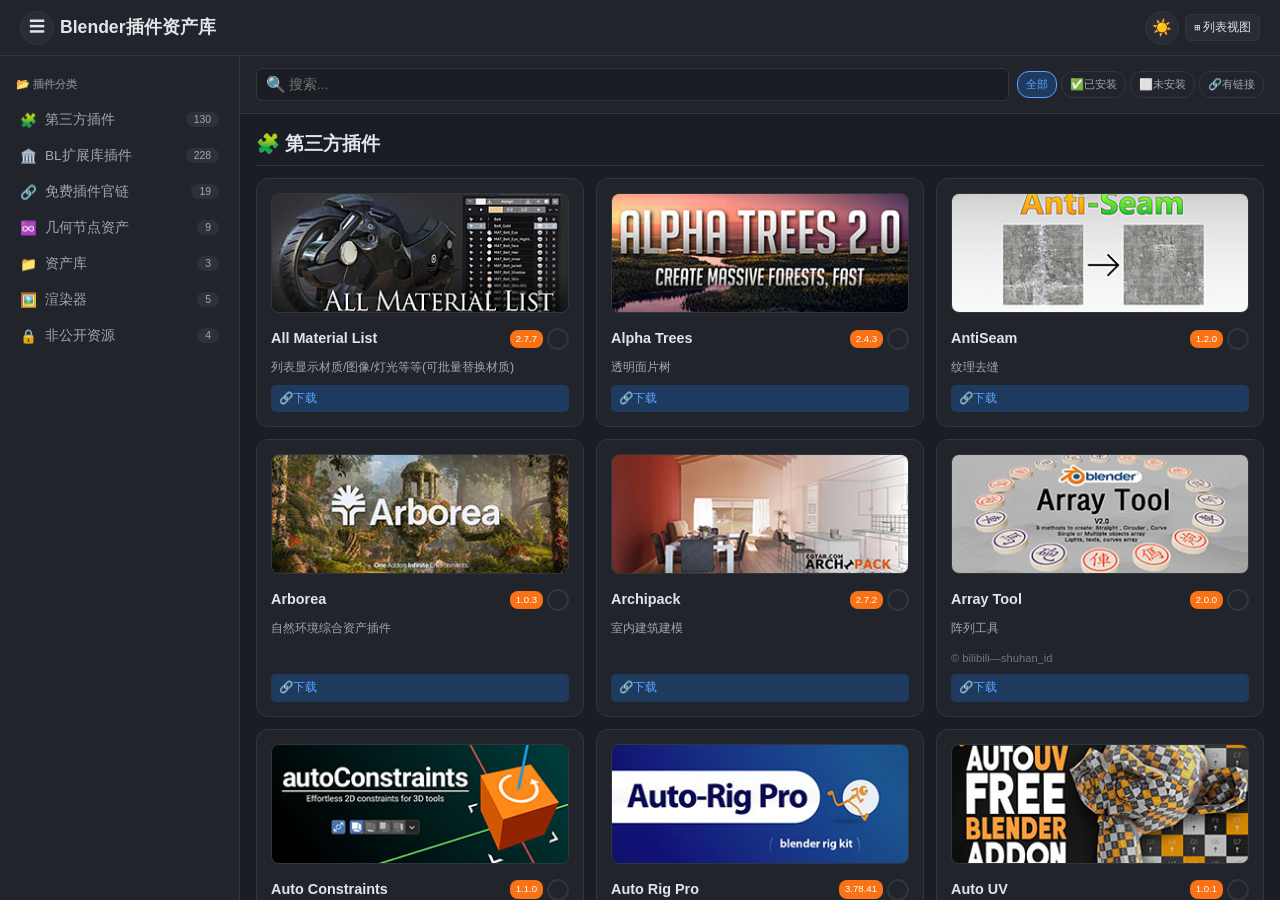
==== commit 7c91f408: "Update cjzx.html" ====
--- a/cjzx.html
+++ b/cjzx.html
@@ -295,4 +295,4 @@
             }
             .plugin-grid { grid-template-columns: 1fr !important; }
         }
-    </style><style>.header-actions { display: flex !important; }.header-actions .btn:not(#themeToggle):not(#viewModeToggle) { display: none !important; }.sidebar-footer{display:none!important;}.edit-btn{display:none!important;}.batch-checkbox{display:none!important;}.drag-handle{display:none!important;}.install-btn{display:flex!important;}#themeToggle{display:flex!important;}.sidebar-toggle{display:flex!important;}.sidebar{transition:width 0.3s ease,min-width 0.3s ease,padding 0.3s ease,opacity 0.3s ease;overflow:hidden;}.sidebar.sidebar-hidden{width:0!important;min-width:0!important;padding:0!important;border:none;opacity:0;}@media (max-width:480px){.sidebar{position:absolute;z-index:200;height:calc(100vh - 56px);left:0;top:56px;width:260px;transform:translateX(-100%);transition:transform 0.3s ease;box-shadow:4px 0 12px rgba(0,0,0,0.3);}.sidebar.sidebar-hidden{transform:translateX(-100%);width:260px!important;min-width:260px!important;padding:12px 10px!important;opacity:1;border-right:1px solid var(--border);}.sidebar:not(.sidebar-hidden){transform:translateX(0);}.plugin-grid{grid-template-columns:1fr!important;}}</style></head><body><header class="app-header"><div class="logo"><button class="btn btn-icon sidebar-toggle" id="sidebarToggle" title="展开/收起分类">☰</button><span>Blender插件资产库</span></div><div class="header-actions"><button class="btn btn-icon" id="themeToggle">🌓</button><button class="btn btn-sm" id="viewModeToggle">⊞ 列表视图</button></div></header><div class="app-body"><aside class="sidebar" id="sidebar"></aside><main class="main-content"><div class="toolbar"><div class="search-box"><span>🔍</span><input type="text" id="searchInput" placeholder="搜索..."></div><div class="filter-tags"><span class="filter-tag active" data-filter="all">全部</span><span class="filter-tag" data-filter="installed">✅已安装</span><span class="filter-tag" data-filter="not-installed">⬜未安装</span><span class="filter-tag" data-filter="has-link">🔗有链接</span></div></div><div class="card-grid" id="cardGrid"></div></main></div><script>var DEFAULT_COVER_URL="[data-uri]";var EXPORT_TIME="1786510943164";var SAVE_KEY="blender_preview_install";function loadData(){try{var t=localStorage.getItem("preview_time");if(t!==EXPORT_TIME){localStorage.removeItem(SAVE_KEY);localStorage.setItem("preview_time",EXPORT_TIME);}var s=localStorage.getItem(SAVE_KEY);if(s)return JSON.parse(s);}catch(e){}return [{"id":"third-party","name":"第三方插件","icon":"🧩","plugins":[{"id":"excel-1778344846646-1","name":"All Material List","desc":"列表显示材质/图像/灯光等等(可批量替换材质)","version":"2.7.7","link":"https://pan.baidu.com/s/14ZmI4P1a19Eyl2suBnke_A?pwd=plug","source":"","image":"plugimg/All Material List.jpg","installed":false,"categoryId":"third-party"},{"id":"excel-1778344846646-2","name":"Alpha Trees","desc":"透明面片树","version":"2.4.3","link":"https://pan.baidu.com/s/1CspFv2NbetIcH8Z9FXLdhw?pwd=plug","source":"","image":"plugimg/Alpha trees.jpg","installed":false,"categoryId":"third-party"},{"id":"excel-1778344846646-3","name":"AntiSeam","desc":"纹理去缝","version":"1.2.0","link":"https://pan.baidu.com/s/1a_86wFI9QrpZdlPMRmJa8g?pwd=plug","source":"","image":"plugimg/AntiSeam.jpg","installed":false,"categoryId":"third-party"},{"id":"excel-1778344846646-4","name":"Arborea","desc":"自然环境综合资产插件","version":"1.0.3","link":"https://pan.baidu.com/s/1799kqrd9qeoGIfswO5bGKw?pwd=plug","source":"","image":"plugimg/Arborea.jpg","installed":false,"categoryId":"third-party"},{"id":"excel-1778344846646-5","name":"Archipack","desc":"室内建筑建模","version":"2.7.2","link":"https://pan.baidu.com/s/1ilPDZ_sfTrK3CXWMNS8eaw?pwd=plug","source":"","image":"plugimg/ArchiPack.jpg","installed":false,"categoryId":"third-party"},{"id":"excel-1778344846646-6","name":"Array Tool","desc":"阵列工具","version":"2.0.0","link":"https://pan.baidu.com/s/1t6Z2QE2mSVpjHBIB-RfL8Q?pwd=plug","source":"bilibili—shuhan_id","image":"plugimg/Array Tool.jpg","installed":false,"categoryId":"third-party"},{"id":"excel-1778344846646-7","name":"Auto Constraints","desc":"自动锁定轴向","version":"1.1.0","link":"https://pan.baidu.com/s/14jS5id3O9-L42NXbV1jtfA?pwd=plug","source":"","image":"plugimg/Auto Constraints.jpg","installed":false,"categoryId":"third-party"},{"id":"excel-1778344846646-8","name":"Auto Rig Pro","desc":"角色绑定","version":"3.78.22","link":"https://pan.baidu.com/s/1e4aD68Ru1NteIRXbIPW6Bw?pwd=plug","source":"","image":"plugimg/Auto Rig Pro.jpg","installed":false,"categoryId":"third-party"},{"id":"excel-1778344846646-9","name":"Auto UV","desc":"一键展uv","version":"1.0.1","link":"https://pan.baidu.com/s/1JESV37TfI7V1TmvSfcbBCQ?pwd=plug","source":"Free","image":"plugimg/Auto UV.jpg","installed":false,"categoryId":"third-party"},{"id":"excel-1778344846646-10","name":"B.B. Nodes","desc":"B.B.几何节点资产预设插件","version":"2.1.2","link":"https://pan.baidu.com/s/1Ji6ir0TugoOppU-Y3GaAaw?pwd=plug","source":"","image":"plugimg/B.B. Nodes.jpg","installed":false,"categoryId":"third-party"},{"id":"excel-1778344846646-11","name":"B4D Tools","desc":"几何节点仿C4D工具","version":"1.4.4","link":"https://pan.baidu.com/s/1J9wO9Bl2OpWxtsQXbsvJQA?pwd=plug","source":"","image":"plugimg/B4D Tools.jpg","installed":false,"categoryId":"third-party"},{"id":"excel-1778344846646-12","name":"Baga Ivy Generator","desc":"藤曼生成器","version":"2.0.2","link":"https://pan.baidu.com/s/1o1tw1vh1ZfzyUExcfvrvhQ?pwd=plug","source":"","image":"plugimg/Baga Ivy Generator.jpg","installed":false,"categoryId":"third-party"},{"id":"excel-1778344846646-13","name":"Better Lighting","desc":"灯光照明插件-周年礼物","version":"2.1.0","link":"https://pan.baidu.com/s/1E-Zk2ofh2HWQhYqoarcjrQ?pwd=plug","source":"","image":"plugimg/Better Lighting.jpg","installed":false,"categoryId":"third-party"},{"id":"excel-1778344846646-14","name":"BetterFBX","desc":"更好的FBX导入导出工具","version":"6.3.4","link":"https://pan.baidu.com/s/16punKi4wfCZ3Oz6lHHfhDw?pwd=plug","source":"","image":"plugimg/BetterFBX.jpg","installed":false,"categoryId":"third-party"},{"id":"excel-1778344846646-15","name":"BlenderBezierUtils","desc":"贝塞尔工具","version":"铁锅炖内置","link":"https://pan.baidu.com/s/1qxny4sNtbj_KJC26rw6EOQ?pwd=2333","source":"Github","image":"plugimg/BlenderBezierUtils.jpg","installed":false,"categoryId":"third-party"},{"id":"excel-1778344846646-16","name":"BlenderGIS","desc":"三维地理地形模拟建模","version":"2.2.10","link":"https://pan.baidu.com/s/1ZLEQTDFIpNzkgyCv5SC4rA?pwd=plug","source":"Github","image":"plugimg/BlenderGIS.jpg","installed":false,"categoryId":"third-party"},{"id":"excel-1778344846646-17","name":"Blenderkit","desc":"在线模型材质资产库","version":"offcial","link":"https://www.blenderkit.com/get-blenderkit/","source":"Blenderkit","image":"plugimg/blenderkit.jpg","installed":false,"categoryId":"third-party"},{"id":"excel-1778344846646-18","name":"Blosm Pro","desc":"一键导入OpenStreetMap、Google 3D 城市、地形","version":"2.7.23 Pro","link":"https://pan.baidu.com/s/1g8X3JfGQ-vXy5jdg0UOteQ?pwd=plug","source":"","image":"plugimg/blosm.jpg","installed":false,"categoryId":"third-party"},{"id":"excel-1778344846646-19","name":"Bmesh Clean","desc":"模型点线面清理","version":"1.1.203","link":"https://pan.baidu.com/s/139huqvI4zWGS5E_u9xWJ5Q?pwd=plug","source":"","image":"plugimg/Bmesh Clean.jpg","installed":false,"categoryId":"third-party"},{"id":"excel-1778344846646-20","name":"BoxCutter","desc":"硬表面建模","version":"26.1.4a","link":"https://pan.baidu.com/s/1mMxDDVKKIJXCRdzNQ4I0Jg?pwd=plug","source":"","image":"plugimg/BoxCutter.jpg","installed":false,"categoryId":"third-party"},{"id":"excel-1778344846646-21","name":"Building Tools","desc":"建筑快速手搓编辑生成","version":"1.0.13","link":"https://pan.baidu.com/s/1CjZPGZBxwGaVR-G4oxQ6UA?pwd=plug","source":"Github","image":"plugimg/BuildingTools.jpg","installed":false,"categoryId":"third-party"},{"id":"excel-1778344846646-22","name":"CAD Sketcher","desc":"类CAD绘图插件","version":"0.27.6","link":"https://pan.baidu.com/s/1kfCHI1QOgc3VB10feUSGRA?pwd=plug","source":"CAD Sketcher Official","image":"plugimg/CAD Sketcher.jpg","installed":false,"categoryId":"third-party"},{"id":"excel-1778344846646-23","name":"CAD Transform","desc":"类CAD变换吸附","version":"2.0.6","link":"https://pan.baidu.com/s/1HUdUWV9ZBT2At1YU0wO8Bg?pwd=plug","source":"","image":"plugimg/CAD Transform.jpg","installed":false,"categoryId":"third-party"},{"id":"excel-1778344846646-24","name":"Camera Calibration Pvr","desc":"相机求反","version":"0.5","link":"https://pan.baidu.com/s/1Jot96CJgjVhFAxxUouo5lQ?pwd=plug","source":"Github","image":"plugimg/Camera Calibration Pvr.jpg","installed":false,"categoryId":"third-party"},{"id":"excel-1778344846646-26","name":"Camera Tracker","desc":"自动化相机跟踪","version":"6.0.1","link":"https://pan.baidu.com/s/1vbrIPO5SX4BJog5qVSEmFw?pwd=plug","source":"","image":"plugimg/Camera Tracker.jpg","installed":false,"categoryId":"third-party"},{"id":"excel-1778344846646-27","name":"Clean Mesh","desc":"网格清理优化","version":"1.0.0","link":"https://pan.baidu.com/s/1ZVgXBbbu_nyhVC1OCnR0lA?pwd=plug","source":"","image":"plugimg/Clean Mesh.jpg","installed":false,"categoryId":"third-party"},{"id":"excel-1778344846646-28","name":"Clean Panels","desc":"N面板整理","version":"7.0.18","link":"https://pan.baidu.com/s/1TNJ_0ioasuFrLteBLc42Dw?pwd=plug","source":"","image":"plugimg/Clean Panels.jpg","installed":false,"categoryId":"third-party"},{"id":"excel-1778344846646-30","name":"Construction Lines","desc":"仿SU构造线建模","version":"0.9.8","link":"https://pan.baidu.com/s/1-y5vczCqrp90EriBQx_VFA?pwd=plug","source":"","image":"plugimg/Construction Lines.jpg","installed":false,"categoryId":"third-party"},{"id":"excel-1778344846646-31","name":"Creative Flow","desc":"硬表面建模插件(含文字一键处理)","version":"1.9.2","link":"https://pan.baidu.com/s/1fu3y7h-3vhdiom6WJsmGcA?pwd=plug","source":"","image":"plugimg/Creative Flow.jpg","installed":false,"categoryId":"third-party"},{"id":"excel-1778344846646-32","name":"Curves to Mesh","desc":"可编辑曲面建模转网格","version":"2.8.1","link":"https://pan.baidu.com/s/1pVLOIlKj0Pa7ji4PHSxi8w?pwd=plug","source":"","image":"plugimg/Curves to Mesh.jpg","installed":false,"categoryId":"third-party"},{"id":"excel-1778344846646-33","name":"Decal Machine","desc":"表面建模贴花","version":"2.16.1","link":"https://pan.baidu.com/s/1YOaANOi6H6Adj54aAGtDZw?pwd=plug","source":"","image":"plugimg/Decal Machine.jpg","installed":false,"categoryId":"third-party"},{"id":"excel-1778344846646-34","name":"Deepbump","desc":"法线贴图生成","version":"0.8.0","link":"https://pan.baidu.com/s/1mIM4mqMC-2hhrNZkn_sibw?pwd=plug","source":"Github","image":"plugimg/Deepbump.jpg","installed":false,"categoryId":"third-party"},{"id":"excel-1778344846646-35","name":"Delta Quad","desc":"模型处理为四边面","version":"1.2.0","link":"https://pan.baidu.com/s/1v58nXLrabPFaNHJ4ePkuuQ?pwd=plug","source":"","image":"plugimg/Delta Quad.jpg","installed":false,"categoryId":"third-party"},{"id":"excel-1778344846646-36","name":"Dynamic Terrain","desc":"动态地形","version":"1.0.4","link":"https://pan.baidu.com/s/1IHG3AstopV_juRGBtBHTxA?pwd=plug","source":"","image":"plugimg/Dynamic Terrain.jpg","installed":false,"categoryId":"third-party"},{"id":"excel-1778344846646-37","name":"Easeam","desc":"一键标记缝合边","version":"1.2.0","link":"https://pan.baidu.com/s/15i8rCjL_5ZoOrXMr1MxIDg?pwd=plug","source":"","image":"plugimg/Easeam.jpg","installed":false,"categoryId":"third-party"},{"id":"excel-1778344846646-38","name":"Engon","desc":"开源多资产库资源管理","version":"1.9.1","link":"https://pan.baidu.com/s/162_A3NevUDq9vzULqPbkGA?pwd=plug","source":"Github","image":"plugimg/Engon.jpg","installed":false,"categoryId":"third-party"},{"id":"excel-1778344846646-39","name":"ExtremePBR","desc":"PBR材质库","version":"4.2.101","link":"https://pan.baidu.com/s/1NLHVQS9nKPCITCWbdspCyg?pwd=plug","source":"","image":"plugimg/ExtremePBR.jpg","installed":false,"categoryId":"third-party"},{"id":"excel-1778344846646-40","name":"fix_ime输入法助手","desc":"修复Blender中文输入问题","version":"官方网盘","link":"https://pan.baidu.com/s/1H9DxkAdmBJXLhl5Aj29Q6Q?pwd=q4e5","source":"Github wire_ext_blender_fix_ime","image":"plugimg/srfzs.jpg","installed":false,"categoryId":"third-party"},{"id":"excel-1778344846646-41","name":"Flow","desc":"资产管理","version":"5.0.2 20260417","link":"https://pan.baidu.com/s/1r3FkIPg_U0paLERizKGxvA?pwd=plug","source":"Polyspaace","image":"plugimg/flow.jpg","installed":false,"categoryId":"third-party"},{"id":"excel-1778344846646-42","name":"Flowify","desc":"曲面贴合缩裹","version":"1.3.3","link":"https://pan.baidu.com/s/1z8peIMpHrVg-uTUrjLrDfQ?pwd=plug","source":"","image":"plugimg/Flowify.jpg","installed":false,"categoryId":"third-party"},{"id":"excel-1778344846646-43","name":"Fluent Materializer","desc":"自定义材质制作烘焙","version":"1.10.0","link":"https://pan.baidu.com/s/1pwkCYJiDARPzuLQO23fMiA?pwd=plug","source":"","image":"plugimg/Fluent Materializer.jpg","installed":false,"categoryId":"third-party"},{"id":"excel-1778344846646-46","name":"Geo Scatter","desc":"模型散布工具","version":"5.6.4","link":"https://pan.baidu.com/s/1U5xFq-ZCmZBUt_tw5FiGjw?pwd=plug","source":"","image":"plugimg/Geo Scatter.jpg","installed":false,"categoryId":"third-party"},{"id":"excel-1778344846646-47","name":"Geo Swarm","desc":"昆虫鸟群群集动画模拟","version":"3.0.0","link":"https://pan.baidu.com/s/1dGVMCL5gUylk8239Y1uKUQ?pwd=plug","source":"","image":"plugimg/Geo Swarm.jpg","installed":false,"categoryId":"third-party"},{"id":"excel-1778344846646-48","name":"Global HDR","desc":"HDRI控制插件+资产","version":"1.0.0","link":"https://pan.baidu.com/s/1s4zHS80n6gTtmIYpFNIRfA?pwd=plug","source":"","image":"plugimg/Global HDR.jpg","installed":false,"categoryId":"third-party"},{"id":"excel-1778344846646-49","name":"GridModeler","desc":"网格建模工具","version":"1.42.1","link":"https://pan.baidu.com/s/1m8mE17A25A0nA0GX0idrYw?pwd=plug","source":"","image":"plugimg/GridModeler.jpg","installed":false,"categoryId":"third-party"},{"id":"excel-1778344846646-50","name":"GroupPro","desc":"物体编组打组工具","version":"3.0.5","link":"https://pan.baidu.com/s/1P_6qUx15Jl9HpQzp1TcUZA?pwd=plug","source":"","image":"plugimg/GroupPro.jpg","installed":false,"categoryId":"third-party"},{"id":"excel-1778344846646-45","name":"Gscatter","desc":"免费散布工具","version":"0.12.0","link":"https://pan.baidu.com/s/1oeswlX1Zy3v5eUYHaCULnw?pwd=plug","source":"Gscatter","image":"plugimg/Gscatter.jpg","installed":false,"categoryId":"third-party"},{"id":"excel-1778344846646-51","name":"Hair Tool","desc":"毛发工具+资产库","version":"4.5.1","link":"https://pan.baidu.com/s/1e4jxjOnjYKh1n4QPvkdaEg?pwd=plug","source":"Gumroad","image":"plugimg/Hair Tool.jpg","installed":false,"categoryId":"third-party"},{"id":"excel-1778344846646-52","name":"Hard Ops","desc":"硬表面建模","version":"26.1.5","link":"https://pan.baidu.com/s/1-7Qt2auZCBELisOGOxiUVA?pwd=plug","source":"","image":"plugimg/HardOps.jpg","installed":false,"categoryId":"third-party"},{"id":"excel-1778344846646-53","name":"HDRI Sun Aligner","desc":"HDR 日光对齐(Github)","version":"1.6","link":"https://pan.baidu.com/s/1qKrMT2nvputhyfBRMdrlGg?pwd=plug","source":"Github","image":"plugimg/HDRI Sun Aligner.jpg","installed":false,"categoryId":"third-party"},{"id":"excel-1778344846646-54","name":"ICity","desc":"程序化城市生成","version":"1.7.1","link":"https://pan.baidu.com/s/1wTmrYb5Fl_NovipgV1YcJg?pwd=plug","source":"","image":"plugimg/ICity.jpg","installed":false,"categoryId":"third-party"},{"id":"excel-1778344846646-55","name":"Import As Decal","desc":"贴花插件","version":"2.6.0","link":"https://pan.baidu.com/s/1p8rt5PAd3uLDjLL0R4lW7g?pwd=plug","source":"","image":"plugimg/Import As Decal.jpg","installed":false,"categoryId":"third-party"},{"id":"excel-1778344846646-56","name":"Inset Outset","desc":"模型挤出偏移","version":"0.0.2","link":"https://pan.baidu.com/s/1ssSX9wON-Kqpezx-j0KSCw?pwd=plug","source":"Remove","image":"plugimg/Inset Outset.jpg","installed":false,"categoryId":"third-party"},{"id":"excel-1778344846646-57","name":"Instant Clean","desc":"一键清理","version":"2.2.4","link":"https://pan.baidu.com/s/1ERJGafQTtrrtFXmSte_YMw?pwd=plug","source":"","image":"plugimg/Instant Clean.jpg","installed":false,"categoryId":"third-party"},{"id":"excel-1778344846646-58","name":"Kekit","desc":"Kekit工具集","version":"3.67","link":"https://pan.baidu.com/s/1jPYn8JNGQ0e4pi_5EAgJsg?pwd=plug","source":"","image":"plugimg/Kekit.jpg","installed":false,"categoryId":"third-party"},{"id":"excel-1778344846646-59","name":"Leafig","desc":"叶片生成 图片转模型","version":"1.0.11","link":"https://pan.baidu.com/s/1apilzNY8Ieadle-sBj5M4A?pwd=plug","source":"Gumroad","image":"plugimg/leafig.jpg","installed":false,"categoryId":"third-party"},{"id":"excel-1778344846646-60","name":"Light Control","desc":"灯光控制","version":"1.5.4","link":"https://pan.baidu.com/s/1KU5-Pe0mxjcmSGhCzUl-iA?pwd=plug","source":"","image":"plugimg/light control.jpg","installed":false,"categoryId":"third-party"},{"id":"excel-1778344846646-61","name":"Light Wrangler","desc":"快速灯光打光工具","version":"4.2.10","link":"https://pan.baidu.com/s/1P7VF9YvnTaI5usRmYx0u8w?pwd=plug","source":"","image":"plugimg/Light Wrangler.jpg","installed":false,"categoryId":"third-party"},{"id":"excel-1778344846646-62","name":"LightPainter","desc":"灯光绘制插件","version":"1.0.9","link":"https://pan.baidu.com/s/18XBKMBBEZ20mqIVy69i3aQ?pwd=plug","source":"","image":"plugimg/light painter.jpg","installed":false,"categoryId":"third-party"},{"id":"excel-1778344846646-63","name":"LiStrongMax2Blender","desc":"MAX导入插件","version":"1.0","link":"https://pan.baidu.com/s/1Yo7b6RhTGUAGT-oxHGRsqA?pwd=plug","source":"李壮实","image":"plugimg/LiStrongMax2Blender.jpg","installed":false,"categoryId":"third-party"},{"id":"excel-1778344846646-64","name":"LumenPro","desc":"导入、预览和管理光度数据，基于照度的灯光管理插件","version":"1.0.7","link":"https://pan.baidu.com/s/1OsHtRhvVXwmErlEezXD2uw?pwd=plug","source":"","image":"plugimg/lumen pro.jpg","installed":false,"categoryId":"third-party"},{"id":"excel-1778344846646-65","name":"MACHIN3tools","desc":"必备高效建模工作流优化插件 U KNOW M3","version":"1.13.8 DeusEX","link":"https://pan.baidu.com/s/1SshOBzIINmpiC_AVEIM8ug?pwd=plug","source":"","image":"plugimg/MACHIN3tools.jpg","installed":false,"categoryId":"third-party"},{"id":"excel-1778344846646-66","name":"Maps Models Importer","desc":"从地图导入模型","version":"官方链接","link":"https://github.com/eliemichel/MapsModelsImporter","source":"Github","image":"plugimg/MapsModelsImporter.jpg","installed":false,"categoryId":"third-party"},{"id":"excel-1778344846646-67","name":"Material Picker","desc":"材质拾取工具(可吸几何节点内材质)","version":"1.3.2","link":"https://pan.baidu.com/s/19d65ITr9bHTauHmEIYdi0Q?pwd=plug","source":"","image":"plugimg/Material Picker.jpg","installed":false,"categoryId":"third-party"},{"id":"excel-1778344846646-68","name":"Max to blender","desc":"max文件导入","version":"2024","link":"https://pan.baidu.com/s/1xK4CZ4pZyiuyX39lng_6tA?pwd=plug","source":"3dtoall.com","image":"plugimg/maxtoblender.jpg","installed":false,"categoryId":"third-party"},{"id":"excel-1778344846646-69","name":"MeasureIt ARCH","desc":"Measureit测量工具","version":"2026.3.21","link":"https://pan.baidu.com/s/1R3WklzdcbOmiHFIbvjs6oQ?pwd=plug","source":"Github","image":"plugimg/MeasureIt ARCH.jpg","installed":false,"categoryId":"third-party"},{"id":"excel-1778344846646-71","name":"Mesh Cleaner","desc":"网格清理","version":"2.0.0","link":"https://pan.baidu.com/s/1XuFWC12bZXhjRLm0eog5MQ?pwd=plug","source":"","image":"plugimg/Mesh Cleaner.jpg","installed":false,"categoryId":"third-party"},{"id":"excel-1778344846646-72","name":"MESHmachine","desc":"硬表面建模助手","version":"0.20.1","link":"https://pan.baidu.com/s/1rUwna5E3CI4Iytryred-qw?pwd=plug","source":"","image":"plugimg/MESHmachine.jpg","installed":false,"categoryId":"third-party"},{"id":"excel-1778344846646-73","name":"MP7TOOLS","desc":"铁锅炖小组开源版M3","version":"铁锅炖内置","link":"https://pan.baidu.com/s/1qxny4sNtbj_KJC26rw6EOQ?pwd=2333","source":"TGD","image":"plugimg/MP7TOOLS.jpg","installed":false,"categoryId":"third-party"},{"id":"excel-1778344846646-74","name":"N Panel Sub Tabs","desc":"N面板管理","version":"2.1.0","link":"https://pan.baidu.com/s/1exud4cb1JtU9xb7DfVtazw?pwd=plug","source":"","image":"plugimg/N Panel Sub Tabs.jpg","installed":false,"categoryId":"third-party"},{"id":"excel-1778344846646-75","name":"Node it","desc":"着色器节点预设 加热划痕等效果","version":"1.0.0","link":"https://pan.baidu.com/s/1o9OyoeSPCP90PxvH2hB-Lg?pwd=plug","source":"","image":"plugimg/Node it.jpg","installed":false,"categoryId":"third-party"},{"id":"excel-1778344846646-76","name":"Node Preview","desc":"节点预览","version":"1.2.1","link":"https://pan.baidu.com/s/1oVsCGzoEM4FKPHkrMwATeg?pwd=plug","source":"","image":"plugimg/Node Preview.jpg","installed":false,"categoryId":"third-party"},{"id":"excel-1778344846646-78","name":"One Click Damage","desc":"一键破损","version":"2.5.0","link":"https://pan.baidu.com/s/1cv-bAdCYMr-bZfVyEzpd8Q?pwd=plug","source":"","image":"plugimg/One Click Damage.jpg","installed":false,"categoryId":"third-party"},{"id":"excel-1778344846646-79","name":"One Click Dust","desc":"一键灰尘","version":"1.0.0","link":"https://pan.baidu.com/s/1u8hzYt9l5nRgjdKm13fLvA?pwd=plug","source":"","image":"plugimg/One Click Dust.jpg","installed":false,"categoryId":"third-party"},{"id":"excel-1778344846646-80","name":"OpenScatter","desc":"开源散布插件","version":"1.0.7","link":"https://pan.baidu.com/s/1RRl9rF2H3EmPWKtw5tcRLg?pwd=plug","source":"","image":"plugimg/opnscatter.jpg","installed":false,"categoryId":"third-party"},{"id":"excel-1778344846646-81","name":"Ornament Generator","desc":"装饰花纹线条生成器","version":"1.1.0","link":"https://pan.baidu.com/s/1bN0CSUq1ungsyBdqAvholQ?pwd=plug","source":"","image":"plugimg/Ornament Generator.jpg","installed":false,"categoryId":"third-party"},{"id":"excel-1778344846646-82","name":"Perspective Plotter","desc":"相机求反","version":"1.2.7","link":"https://pan.baidu.com/s/1z8NNUe5b_LFLnhAVFpyncg?pwd=plug","source":"","image":"plugimg/Perspective Plotter.jpg","installed":false,"categoryId":"third-party"},{"id":"excel-1778344846646-83","name":"Photographer","desc":"灯光相机插件(推荐)","version":"5.8.4","link":"https://pan.baidu.com/s/11BYK3Nb7eZ68_jb2RGkHhQ?pwd=plug","source":"Gumroad","image":"plugimg/Photographer.jpg","installed":false,"categoryId":"third-party"},{"id":"excel-1778344846646-84","name":"Physical Atmosphere","desc":"程序化天空(内含同系列插件)","version":"2.7.4","link":"https://pan.baidu.com/s/1uLTZBez8KpCUXIQfeJmFaw?pwd=plug","source":"","image":"plugimg/Physical Starlight Atmosphere.jpg","installed":false,"categoryId":"third-party"},{"id":"excel-1778344846646-85","name":"Pidgeon Tool Bag","desc":"工具包含超级降噪","version":"3.2.0","link":"https://pan.baidu.com/s/1CdU7K0ZHR_D8TtPc3DjuyQ?pwd=plug","source":"","image":"plugimg/Pidgeon Tool Bag.jpg","installed":false,"categoryId":"third-party"},{"id":"excel-1778344846646-86","name":"Pie Menu Editor","desc":"自定义饼菜单","version":"1.18.8","link":"https://pan.baidu.com/s/1B_gVRzAOxn_5SNUFMrJAAQ?pwd=plug","source":"","image":"plugimg/Pie Menu Editor.jpg","installed":false,"categoryId":"third-party"},{"id":"excel-1778344846646-87","name":"Pivot Transform","desc":"原点调整工具","version":"4.2.0","link":"https://pan.baidu.com/s/1VN5x-m5k85vEXBaOzwkLGg?pwd=plug","source":"","image":"plugimg/Pivot Transform.jpg","installed":false,"categoryId":"third-party"},{"id":"excel-1778344846646-88","name":"Polyhaven","desc":"polyhaven开源资产库插件","version":"1.2.3","link":"https://pan.baidu.com/s/1YTu5OpF47StNoT5PjiSXTw?pwd=plug","source":"","image":"plugimg/Polyhaven.jpg","installed":false,"categoryId":"third-party"},{"id":"excel-1778344846646-89","name":"Procedural Crowds","desc":"程序化人群动画生成器","version":"2.2.0","link":"https://pan.baidu.com/s/1mH97AvPNbRRnCqepAcHRSg?pwd=plug","source":"","image":"plugimg/Procedural Crowds.jpg","installed":false,"categoryId":"third-party"},{"id":"excel-1778344846646-90","name":"Procedural Signs","desc":"程序化招牌广告标识生成器","version":"2.0.0","link":"https://pan.baidu.com/s/1LarkiaYrXZ87IiL7aQfxhg?pwd=plug","source":"","image":"plugimg/Procedural Signs.jpg","installed":false,"categoryId":"third-party"},{"id":"excel-1778344846646-91","name":"Profiler","desc":"角线装饰线生成器","version":"1.8.0","link":"https://pan.baidu.com/s/1TKPsY6kw6C0G1cecDDz5ww?pwd=plug","source":"","image":"plugimg/Profiler.jpg","installed":false,"categoryId":"third-party"},{"id":"excel-1778344846646-92","name":"Psd Layers","desc":"图层纹理绘制","version":"1.5.2","link":"https://pan.baidu.com/s/1NdAVP5i6PdV-jwp-BE2eYg?pwd=plug","source":"","image":"plugimg/psdLayers.jpg","installed":false,"categoryId":"third-party"},{"id":"excel-1778344846646-93","name":"Punch it","desc":"挤出打洞工具","version":"1.2.0","link":"https://pan.baidu.com/s/19M_yhi7ZxY-ZIBpDZvm-VQ?pwd=plug","source":"","image":"plugimg/Punch it.jpg","installed":false,"categoryId":"third-party"},{"id":"excel-1778344846646-94","name":"Pure Sky","desc":"物理天空","version":"7.0.39","link":"https://pan.baidu.com/s/14hVuqxeuemPJun1bAfa9xw?pwd=plug","source":"","image":"plugimg/Pure Sky.jpg","installed":false,"categoryId":"third-party"},{"id":"excel-1778344846646-95","name":"QRemeshify","desc":"一键重拓扑","version":"1.1.0","link":"https://pan.baidu.com/s/18tS-5ycFH43b0ZfJdf4ozw?pwd=plug","source":"","image":"plugimg/QRemeshify.jpg","installed":false,"categoryId":"third-party"},{"id":"excel-1778344846646-96","name":"Quad Remesher","desc":"一键重拓扑","version":"1.40","link":"https://pan.baidu.com/s/15zaF0i0amGbTBRdMUsqNCQ?pwd=plug","source":"","image":"plugimg/Quad Remesher.jpg","installed":false,"categoryId":"third-party"},{"id":"excel-1778344846646-97","name":"Quick Decals","desc":"快速贴花","version":"2.1.0","link":"https://pan.baidu.com/s/1FDepqUnAM1vxGEAhqPBUDw?pwd=plug","source":"","image":"plugimg/Quick Decals.jpg","installed":false,"categoryId":"third-party"},{"id":"excel-1778344846646-98","name":"Quick Font","desc":"字体管理","version":"1.3.0","link":"https://pan.baidu.com/s/1-hcwDoDiIjluzWo2JYukjw?pwd=plug","source":"","image":"plugimg/Quick Font.jpg","installed":false,"categoryId":"third-party"},{"id":"excel-1778344846646-99","name":"Random Flow","desc":"随机硬表面生成器","version":"4.1.0","link":"https://pan.baidu.com/s/1P86bK8PnTzEQCzQzNWVrog?pwd=plug","source":"","image":"plugimg/Random Flow.jpg","installed":false,"categoryId":"third-party"},{"id":"excel-1778344846646-100","name":"RDBLab","desc":"动力学爆炸破碎烟雾模拟工具","version":"1.6.6","link":"https://pan.baidu.com/s/19YNo4-vQwb1AWyMbfSUU2A?pwd=plug","source":"","image":"plugimg/RDBLab.jpg","installed":false,"categoryId":"third-party"},{"id":"excel-1778344846646-101","name":"Realtime Materials","desc":"材质插件","version":"2.1.6","link":"https://pan.baidu.com/s/1AKZqQjWeetpu8ywBxGNERA?pwd=plug","source":"","image":"plugimg/Realtime Materials.jpg","installed":false,"categoryId":"third-party"},{"id":"excel-1778344846646-102","name":"REDHALO max2blender","desc":"红地蛋MAX模型导入","version":"1.0.0","link":"https://pan.baidu.com/s/1-ouIO8QqpXYRmQlpEMzWgw?pwd=plug","source":"BlenderCN","image":"plugimg/REDHALO max2blender.jpg","installed":false,"categoryId":"third-party"},{"id":"excel-1778344846646-103","name":"REDHALO SketchUp Importer","desc":"红地蛋SU模型导入","version":"0.23.2","link":"https://pan.baidu.com/s/1-ouIO8QqpXYRmQlpEMzWgw?pwd=plug","source":"Github","image":"plugimg/REDHALO SketchUp Importer.jpg","installed":false,"categoryId":"third-party"},{"id":"excel-1778344846646-104","name":"Render Raw","desc":"类camera raw调色插件","version":"1.3.9","link":"https://pan.baidu.com/s/1NHITEYLBaDp7jGIRvdVRiQ?pwd=plug","source":"","image":"plugimg/Render Raw.jpg","installed":false,"categoryId":"third-party"},{"id":"excel-1778344846646-105","name":"Render Tools","desc":"材质ID分层渲染","version":"1.7.0","link":"https://pan.baidu.com/s/1b9sm7WaP7FR4DIVUIz66ZA?pwd=plug","source":"","image":"plugimg/Render Tools.jpg","installed":false,"categoryId":"third-party"},{"id":"excel-1778344846646-106","name":"Resample Mesh","desc":"网格重采样 改变段数","version":"1.0.10","link":"https://pan.baidu.com/s/1f5KCLGcyWl4S_pzuYo_9kw?pwd=plug","source":"","image":"plugimg/Resample Mesh.jpg","installed":false,"categoryId":"third-party"},{"id":"excel-1778344846646-107","name":"RetopoFlow","desc":"重拓扑工具","version":"4.1.9","link":"https://pan.baidu.com/s/17DnrbdUac0r7Pvd47aBzaA?pwd=plug","source":"","image":"plugimg/RetopoFlow.jpg","installed":false,"categoryId":"third-party"},{"id":"excel-1778344846646-108","name":"Round Inset","desc":"解决圆角内插穿模","version":"2.1.1","link":"https://pan.baidu.com/s/1GUC-jdF_zA9lodz3W0UTOQ?pwd=plug","source":"","image":"plugimg/Round Inset.jpg","installed":false,"categoryId":"third-party"},{"id":"excel-1778344846646-109","name":"Sanctus Library","desc":"程序化资产工具库","version":"3.4.18","link":"https://pan.baidu.com/s/1NCExCOOtCTRnNVE8qWHBSw?pwd=plug","source":"","image":"plugimg/Sanctus Library.jpg","installed":false,"categoryId":"third-party"},{"id":"p-1778428276389","name":"Sanctus Viz","desc":"建筑可视化程序化材质资产","version":"1.0","link":"https://pan.baidu.com/s/1O2UTaf2gxYrr9mDO-VSNdA?pwd=plug","source":"","image":"plugimg/Sanctus Viz.jpg","installed":false,"categoryId":"third-party"},{"id":"excel-1778344846646-110","name":"Save Views","desc":"视口角度保存快速切换","version":"3.0.0","link":"https://pan.baidu.com/s/1rDB5pZOQkodEFabUpJLceg?pwd=plug","source":"","image":"plugimg/Save Views.jpg","installed":false,"categoryId":"third-party"},{"id":"excel-1778344846646-111","name":"Serpens","desc":"可视化脚本插件创建工具","version":"3.4.0","link":"https://pan.baidu.com/s/1X46ZrKk3IjIQtDcQMW-qNg?pwd=plug","source":"","image":"plugimg/Serpens.jpg","installed":false,"categoryId":"third-party"},{"id":"excel-1778344846646-112","name":"Shader Shaper","desc":"一键生成真实无缝纹理贴图(凹凸/法线)","version":"1.5.0","link":"https://pan.baidu.com/s/1lMvyAodKcCDVrVLMPQElDw?pwd=plug","source":"","image":"plugimg/Shader Shaper.jpg","installed":false,"categoryId":"third-party"},{"id":"excel-1778344846646-113","name":"ShaderPlus","desc":"高级着色焦散节点","version":"4.0.4","link":"https://pan.baidu.com/s/1cAH3GnpQCpFmr7-vonjUvw?pwd=plug","source":"","image":"plugimg/ShaderPlus.jpg","installed":false,"categoryId":"third-party"},{"id":"excel-1778344846646-114","name":"SimpleBake","desc":"材质纹理贴图烘焙","version":"2.8.5","link":"https://pan.baidu.com/s/1B8mWqWb71wM67nrJC8qpHg?pwd=plug","source":"","image":"plugimg/SimpleBake.jpg","installed":false,"categoryId":"third-party"},{"id":"excel-1778344846646-115","name":"SimpleTabs","desc":"N面板管理","version":"1.2.5","link":"https://pan.baidu.com/s/1e8RdyChUa2om2y7Bq9V8yA?pwd=plug","source":"Github","image":"plugimg/SimpleTabs.jpg","installed":false,"categoryId":"third-party"},{"id":"excel-1778344846646-118","name":"Stamp Master","desc":"一键贴花","version":"1.0.0","link":"https://pan.baidu.com/s/1Koc870CNefs700bEZRGwkg?pwd=plug","source":"","image":"plugimg/Stamp Master.jpg","installed":false,"categoryId":"third-party"},{"id":"excel-1778344846646-119","name":"Super Color Ramp","desc":"超级颜色渐变节点","version":"1.0.0","link":"https://pan.baidu.com/s/1m7hAFH5HYsLpZam4fAH-cg?pwd=plug","source":"","image":"plugimg/Super Color Ramp.jpg","installed":false,"categoryId":"third-party"},{"id":"excel-1778344846646-120","name":"Super Texture","desc":"单图一键生成pbr材质","version":"1.8.5","link":"https://pan.baidu.com/s/1nGnlqveXPV8lYNYPcV8KGw?pwd=plug","source":"","image":"plugimg/Super Texture.jpg","installed":false,"categoryId":"third-party"},{"id":"excel-1778344846646-122","name":"SurfaceFlow","desc":"物体贴合曲面","version":"1.0.0","link":"https://pan.baidu.com/s/1FlbOvs8Qs5dRy1x-Q4iqAQ?pwd=plug","source":"","image":"plugimg/SurfaceFlow.jpg","installed":false,"categoryId":"third-party"},{"id":"excel-1778344846646-123","name":"The City Generator","desc":"城市街道建筑生成器","version":"2.4.0","link":"https://pan.baidu.com/s/1S3nOBIwZN4VwpO-rp3nQfw?pwd=plug","source":"","image":"plugimg/The City Generator.jpg","installed":false,"categoryId":"third-party"},{"id":"excel-1778344846646-124","name":"The Nature Generator","desc":"自然生成器(地形/环境/石头)","version":"1.5","link":"https://pan.baidu.com/s/1veMneGj43et4MLiP90-KdA?pwd=plug","source":"","image":"plugimg/The Nature Generator.jpg","installed":false,"categoryId":"third-party"},{"id":"excel-1778344846646-125","name":"ToOptimize Tools","desc":"场景优化工具","version":"1.2.7.4","link":"https://pan.baidu.com/s/1zphcCrlUS8_fJX4lexUqRg?pwd=plug","source":"","image":"plugimg/ToOptimize Tools.jpg","installed":false,"categoryId":"third-party"},{"id":"excel-1778344846646-126","name":"TraceGenius","desc":"类图像描摹图片转曲线","version":"Ultimate 1.7.0","link":"https://pan.baidu.com/s/1pEHsqgl1gERfWNWOGJ9qng?pwd=plug","source":"","image":"plugimg/TraceGenius.jpg","installed":false,"categoryId":"third-party"},{"id":"excel-1778344846646-127","name":"Tree Vegetation","desc":"树木与植物动画库插件","version":"V6","link":"https://pan.baidu.com/s/1ZSgjQ8j0acCEpu5-sl_Ixw?pwd=plug","source":"","image":"plugimg/Tree Vegetation.jpg","installed":false,"categoryId":"third-party"},{"id":"excel-1778344846646-128","name":"Trimflow","desc":"非破性为物体添加装饰或缝线等重复图案","version":"2.1.2","link":"https://pan.baidu.com/s/1EEeROE659aIEuIesquOg0w?pwd=plug","source":"","image":"plugimg/Trimflow.jpg","installed":false,"categoryId":"third-party"},{"id":"excel-1778344846646-129","name":"True Terrain","desc":"地形生成器","version":"5.1.4","link":"https://pan.baidu.com/s/1OezhW_ap2_gDW1jLZaf2zw?pwd=plug","source":"","image":"plugimg/True Terrain.jpg","installed":false,"categoryId":"third-party"},{"id":"excel-1778344846646-130","name":"TrueDepth+AutoDepth","desc":"图片视频深度转3D","version":"2.0.0 / 1.1.3","link":"https://pan.baidu.com/s/1aWI4Pkzlu8O5Lb3N9I9ymg?pwd=plug","source":"","image":"plugimg/TrueDepth.jpg","installed":false,"categoryId":"third-party"},{"id":"excel-1778344846646-131","name":"TrueSky","desc":"真实物理天空模拟","version":"3.0.0 Beta10","link":"https://pan.baidu.com/s/1Kjt92SV1MhyfHdqEiCFbLA?pwd=plug","source":"","image":"plugimg/TrueSky.jpg","installed":false,"categoryId":"third-party"},{"id":"excel-1778344846646-132","name":"Turbo Tools","desc":"渲染加速工具","version":"X 1.4.8.3","link":"https://pan.baidu.com/s/1_g9siP_TjyZn0XDvYebbzg?pwd=plug","source":"","image":"plugimg/Turbo Tools.jpg","installed":false,"categoryId":"third-party"},{"id":"excel-1778344846646-133","name":"User Translate","desc":"翻译神器","version":"布的全局版","link":"https://pan.baidu.com/share/init?surl=MB47nNN-iUGnH2pTmTSmig&pwd=bude","source":"","image":"plugimg/User Translate.jpg","installed":false,"categoryId":"third-party"},{"id":"excel-1778344846646-134","name":"UV Flow","desc":"UV编辑快速缝线编辑工具","version":"1.1.1","link":"https://pan.baidu.com/s/1QcWYtSVVUvPaZpAwBhv97w?pwd=plug","source":"","image":"plugimg/UV Flow.jpg","installed":false,"categoryId":"third-party"},{"id":"excel-1778344846646-135","name":"UV Packmaster","desc":"UV打包","version":"4.1.0","link":"https://pan.baidu.com/s/1UDgWMGqHppx3ly0mlRlT4Q?pwd=plug","source":"","image":"plugimg/UV Packmaster.jpg","installed":false,"categoryId":"third-party"},{"id":"excel-1778344846646-136","name":"Vector to 3D","desc":"矢量图转3D","version":"1.0.0","link":"https://pan.baidu.com/s/19YyREs2A3UOVVW7Hkglfvw?pwd=plug","source":"","image":"plugimg/Vector to 3D.jpg","installed":false,"categoryId":"third-party"},{"id":"excel-1778344846646-138","name":"ZenUV","desc":"UV工具","version":"5.3.3.5","link":"https://pan.baidu.com/s/1LgiBjb0A11ueVxWTCh0hiA?pwd=plug","source":"","image":"plugimg/ZenUV.jpg","installed":false,"categoryId":"third-party"}]},{"id":"official","name":"BL扩展库插件","icon":"🏛️","plugins":[{"id":"excel-1778344846646-151","name":"[BAM] AutoMat","desc":"从文件夹批量创建材质","version":"","link":"https://extensions.blender.org/add-ons/bam/","source":"","image":"https://extensions.blender.org/media/thumbnails/9c/9ce8d2cd72e24a731f9dc7874a9dc78ffe67e02d557f38c1349e5f638ea936cf_640x360.webp","installed":false,"categoryId":"official"},{"id":"excel-1778344846646-139","name":"3D Print Toolbox","desc":"3D打印工具箱，有检查模型是否规范的功能","version":"","link":"https://extensions.blender.org/add-ons/print3d-toolbox/","source":"","image":"https://extensions.blender.org/media/thumbnails/2d/2dab2b333e8ba2fc87cc0340a2f17e7a628872dbaa1e9013dc002cfff268f441_640x360.webp","installed":false,"categoryId":"official"},{"id":"excel-1778344846646-140","name":"3D Viewport Pie Menus","desc":"3D视口饼菜单","version":"","link":"https://extensions.blender.org/add-ons/antlandscape/","source":"","image":"https://extensions.blender.org/media/thumbnails/70/705b612212da3eda489e82839d69d0979c6d25caeeb3b5b7f06a3ce85dde1d75_640x360.webp","installed":false,"categoryId":"official"},{"id":"excel-1778344846646-141","name":"A.N.T.Landscape","desc":"地形插件","version":"","link":"https://extensions.blender.org/add-ons/antlandscape/","source":"","image":"","installed":false,"categoryId":"official"},{"id":"excel-1778344846646-142","name":"ACT: Game Asset Creation Toolset","desc":"用于轻松创建和导出低多边形游戏资产的工具","version":"","link":"https://extensions.blender.org/add-ons/act-game-asset-creation-toolset/","source":"","image":"https://extensions.blender.org/media/thumbnails/8a/8a053318e556864aeaa875b23faacd413b28c3d7adbba13db572aea9f1ae354e_640x360.webp","installed":false,"categoryId":"official"},{"id":"excel-1778344846646-143","name":"Align Tools","desc":"对齐工具","version":"","link":"https://extensions.blender.org/add-ons/align-tools/","source":"","image":"","installed":false,"categoryId":"official"},{"id":"p-1778514112368","name":"AmbientCG Material Importer","desc":"AmbientCG 的一键材质导入","version":"","link":"https://extensions.blender.org/add-ons/ambientcg-material-importer/","source":"","image":"https://extensions.blender.org/media/thumbnails/27/279cefd6632e3d3248bb9e71c8de3818592d1d198ec124f9e6afffb6d2e993b2_640x360.webp","installed":false,"categoryId":"official"},{"id":"excel-1778344846646-144","name":"Analysis Toolkit","desc":"分析工具，测量计算、照度、距离、速度等","version":"","link":"https://extensions.blender.org/add-ons/analysis-toolkit/","source":"","image":"https://extensions.blender.org/media/thumbnails/bc/bceccfd0fd14a42e8f217e99edfc55a042c747e7f47859dabf077431ed8db5bd_640x360.webp","installed":false,"categoryId":"official"},{"id":"excel-1778344846646-145","name":"Archimesh","desc":"建筑元素墙体门窗楼梯创建工具","version":"","link":"https://extensions.blender.org/add-ons/archimesh/","source":"","image":"","installed":false,"categoryId":"official"},{"id":"excel-1778344846646-146","name":"Auto Active Camera Switcher","desc":"自动将所选摄像机设为活动摄像机","version":"","link":"https://extensions.blender.org/add-ons/auto-active-camera-switcher/","source":"","image":"https://extensions.blender.org/media/thumbnails/8a/8aef0a68de29c0c0a312e1591af569e971c18390bfbdab5040f36eeafdcb8c17_640x360.webp","installed":false,"categoryId":"official"},{"id":"excel-1778344846646-147","name":"Auto Reload","desc":"自动刷新修改后的外部文件（图像、电影剪辑、库、声音和缓存文件）","version":"","link":"https://extensions.blender.org/add-ons/auto-reload/","source":"","image":"https://extensions.blender.org/media/thumbnails/f6/f68fb1178c54db14377c8933e8ea49c4a7d0aa8d06884a528128dd626295c228_640x360.webp","installed":false,"categoryId":"official"},{"id":"excel-1778344846646-148","name":"Auto Sort Collections","desc":"自动排序集合","version":"","link":"https://extensions.blender.org/add-ons/auto-sort-collections/","source":"","image":"https://extensions.blender.org/media/thumbnails/b5/b5088c2341d0949ea97f69d668ff4dd8e129e3fbc0ba8e1948b8a6be92752627_640x360.webp","installed":false,"categoryId":"official"},{"id":"p-1778512887599","name":"Auto Sync Object Data Names","desc":"自动同步对象名和数据名称","version":"","link":"https://extensions.blender.org/add-ons/auto-sync-object-data-names/","source":"","image":"https://extensions.blender.org/media/thumbnails/88/8863aacdfa0ebfb6db69c25e6b39e968aa56912406c91ec00e996e75c32883ca_640x360.webp","installed":false,"categoryId":"official"},{"id":"excel-1778344846646-149","name":"AutoCam","desc":"直观的相机控制工具 曲线路径绑定等","version":"","link":"https://extensions.blender.org/add-ons/autocam/","source":"","image":"https://extensions.blender.org/media/thumbnails/91/91641c85783fe680138fa77db1655cfa44f4693a8309d3fec5297551b299a0c9_640x360.webp","installed":false,"categoryId":"official"},{"id":"p-1778510925809","name":"AutoTrack","desc":"自动三维跟踪与求解","version":"","link":"https://extensions.blender.org/add-ons/siemen-lens-blender-autotrack/","source":"","image":"https://extensions.blender.org/media/thumbnails/df/df7bbd1bfbb72ba71c981cb0c944c233f5fcc6a743f099ec3885051f24f70bc1_640x360.webp","installed":false,"categoryId":"official"},{"id":"p-1778510007600","name":"BagaPaste","desc":"将剪贴板图片/网址作为平面或参考图片","version":"","link":"https://extensions.blender.org/add-ons/bagapaste/","source":"","image":"https://extensions.blender.org/media/thumbnails/eb/eba16165dfe83bc460c6ad683e0b3fa1706f9f3e4c13a6e6fbe303dec826d340_640x360.webp","installed":false,"categoryId":"official"},{"id":"excel-1778344846646-150","name":"BagaPie","desc":"50+ 工具：参数化楼梯、管道、瓷砖、散射、常春藤生成、随机数组、架构","version":"","link":"https://extensions.blender.org/add-ons/bagapie/","source":"","image":"https://extensions.blender.org/media/thumbnails/6a/6a35f58b5c6539e00942971115bc04a5319d76a1db85f2c632db9010bf9fb831_640x360.webp","installed":false,"categoryId":"official"},{"id":"p-1782404004809","name":"Bas Relief","desc":"从任何图片创建浅浮雕","version":"","link":"https://extensions.blender.org/add-ons/bas-relief/","source":"","image":"https://extensions.blender.org/media/thumbnails/bd/bd329de8630f81342f2384d7cd979943839b3fdb7149e7f30e8190b218b7b200_640x360.webp","installed":false,"categoryId":"official"},{"id":"excel-1778344846646-152","name":"Bbrush","desc":"模拟 ZBrush 的雕刻方式","version":"","link":"https://extensions.blender.org/add-ons/bbrush/","source":"","image":"https://extensions.blender.org/media/thumbnails/bb/bbe4ac34a0f42372865f249bff4e5fe13a67e60d75dc0cf80f723f3fb2250a9e_640x360.webp","installed":false,"categoryId":"official"},{"id":"p-1778508966664","name":"Bezier Curve Editor","desc":"用于编辑和应用缓动曲线的工具","version":"","link":"https://extensions.blender.org/add-ons/bezier-curve-editor/","source":"","image":"https://extensions.blender.org/media/thumbnails/91/91b9aec7652a918c6454a49e57d2c4419efb30b8f35b9cb6ba66d37307f40434_640x360.webp","installed":false,"categoryId":"official"},{"id":"p-1782403849842","name":"BlendGuard","desc":"检测“.blend”文件安全性（是否自动执行脚本）","version":"","link":"https://extensions.blender.org/add-ons/blendguard/","source":"","image":"https://extensions.blender.org/media/thumbnails/57/5701cd8466d41d1e2f8a7e8d224f3bac2bd7af22056ff80e2184856b904de9a9_640x360.webp","installed":false,"categoryId":"official"},{"id":"excel-1778344846646-153","name":"Bolt Factory","desc":"创建螺丝和螺母，并附有选项可以调节螺丝/螺母，沉槽类型和螺丝头类型","version":"","link":"https://extensions.blender.org/add-ons/boltfactory/","source":"","image":"https://extensions.blender.org/media/thumbnails/b3/b376da15717afd7a19c18f3c1b5832b85828e7870e76f8fcc3be982a004a8e3c_640x360.webp","installed":false,"categoryId":"official"},{"id":"excel-1778344846646-154","name":"Bonsai","desc":"BIM工具","version":"","link":"https://extensions.blender.org/add-ons/bonsai/","source":"","image":"https://extensions.blender.org/media/thumbnails/df/dfab2aaaf651ac3a04af85b906749b0d31cbbec2c497250825738b4f9a2e13b0_640x360.webp","installed":false,"categoryId":"official"},{"id":"excel-1778344846646-155","name":"Bool Tool","desc":"布尔工具","version":"","link":"https://extensions.blender.org/add-ons/bool-tool/","source":"","image":"https://extensions.blender.org/media/thumbnails/1d/1d00d91590c0cf2b1e56ef40aa79bb38cfb4ce8793b9f8042a335d245e8cea74_640x360.webp","installed":false,"categoryId":"official"},{"id":"excel-1778344846646-156","name":"Booltron","desc":"超快速布尔","version":"","link":"https://extensions.blender.org/add-ons/booltron/","source":"","image":"https://extensions.blender.org/media/thumbnails/43/43ddf5fa7f66aaa0e9a1a1049dda87c2a871f32feacbf44347efbd70d5d0003d_640x360.webp","installed":false,"categoryId":"official"},{"id":"p-1778514599333","name":"Brushstroke Tools","desc":"Blender Studio 提供的笔触绘画工具","version":"","link":"https://extensions.blender.org/add-ons/brushstroke-tools/","source":"","image":"https://extensions.blender.org/media/thumbnails/d0/d0195c9177930d737b4a5275408c012d7ae3a7d059f00608c6e928eb8c421503_640x360.webp","installed":false,"categoryId":"official"},{"id":"excel-1778344846646-157","name":"Bulk Asset Tools","desc":"资产创建管理工具","version":"","link":"https://extensions.blender.org/add-ons/bulk-asset-tools/","source":"","image":"https://extensions.blender.org/media/thumbnails/80/8078dbb24f966a6d47a1230ac512c0a5e9da1bdbb1491dbe821f488d64fe8066_640x360.webp","installed":false,"categoryId":"official"},{"id":"excel-1778344846646-158","name":"Cad_Dimensions","desc":"类cad测量工具","version":"","link":"https://extensions.blender.org/add-ons/cad-measure-extension/","source":"","image":"https://extensions.blender.org/media/thumbnails/42/42fcae5804f60bda4727133ce522b2695c913976715d3ddef186f28169d8a877_640x360.webp","installed":false,"categoryId":"official"},{"id":"p-1784081229150","name":"CAD-Helper","desc":"简化CAD模型的清理和重构工作","version":"","link":"https://extensions.blender.org/add-ons/cad-helper/","source":"","image":"https://extensions.blender.org/media/thumbnails/0d/0d7d4ceb3d75a70c5aff9e8fb28c80a3311efb642e6a659ff116c13af73f8d4c_640x360.webp","installed":false,"categoryId":"official"},{"id":"p-1784081388643","name":"CAD2Cube — DXF Importer","desc":"支持图层、单位和块实例优化导入的DXF导入工具","version":"","link":"https://extensions.blender.org/add-ons/cad2cube/","source":"","image":"https://extensions.blender.org/media/thumbnails/e3/e398606fe6fde5dcc48d54a8e346d884122e3fe0e8b290e8d2d1c71faa641e69_640x360.webp","installed":false,"categoryId":"official"},{"id":"excel-1778344846646-159","name":"Camera Sensor Database","desc":"相机传感器数据库","version":"","link":"https://extensions.blender.org/add-ons/camera-sensor-database/","source":"","image":"https://extensions.blender.org/media/thumbnails/09/094f1a3eaf111a9e889f1e7f5d975b16ececdfc2429eca518d4ae68e6c53dd59_640x360.webp","installed":false,"categoryId":"official"},{"id":"excel-1778344846646-160","name":"Camera Shakify","desc":"摄像机抖动/摇摆效果","version":"","link":"https://extensions.blender.org/add-ons/camera-shakify/","source":"","image":"https://extensions.blender.org/media/thumbnails/15/15bde4655270f00b8c0200869fa19a16c3543c9430d0930420ceafe1f75512de_640x360.webp","installed":false,"categoryId":"official"},{"id":"p-1784081128784","name":"ClothDrop Reborn","desc":"一键布料模拟工具","version":"","link":"https://extensions.blender.org/add-ons/clothdrop-reborn/","source":"","image":"https://extensions.blender.org/media/thumbnails/6b/6bd546205e3a4d49af437e5ae3dbf56970f8d55b70dda255ec250dbe3218c7cb_640x360.webp","installed":false,"categoryId":"official"},{"id":"excel-1778344846646-161","name":"Color Grid Texture Generator","desc":"在图像编辑器内生成渐变图像","version":"","link":"https://extensions.blender.org/add-ons/color-grid-texture-gen/","source":"","image":"https://extensions.blender.org/media/thumbnails/4e/4e915640013f65fff5a03fa423b69b34c37f4c7178d8d9ad9918fcbb4114d796_640x360.webp","installed":false,"categoryId":"official"},{"id":"p-1778407434828","name":"Color Helper","desc":"调色板和色彩工作流工具","version":"","link":"https://extensions.blender.org/add-ons/color-helper/","source":"","image":"https://extensions.blender.org/media/thumbnails/e6/e61ef2f725c440247df3bbbe52964eb2e7dfae75ebefc729549d5eb57e3c3e7d_640x360.webp","installed":false,"categoryId":"official"},{"id":"excel-1778344846646-162","name":"Coloraide","desc":"高级颜色选择和颜色管理工具","version":"","link":"https://extensions.blender.org/add-ons/coloraide/","source":"","image":"https://extensions.blender.org/media/thumbnails/0e/0e7ef9eb5d0a58198f799c273e46c647e84e0f0fcadac6e6604788b408460e43_640x360.webp","installed":false,"categoryId":"official"},{"id":"excel-1778344846646-163","name":"Colorista","desc":"类CameraRAW调色插件","version":"","link":"https://extensions.blender.org/add-ons/colorista/","source":"","image":"https://extensions.blender.org/media/thumbnails/5c/5c043f239754022ed10f3414194e905fd85a555bc05c563f57f5b9c46b2767d8_640x360.webp","installed":false,"categoryId":"official"},{"id":"excel-1778344846646-164","name":"Context Pie","desc":"上下文饼菜单","version":"","link":"https://extensions.blender.org/add-ons/contextpie/","source":"","image":"https://extensions.blender.org/media/thumbnails/4a/4a9a5feadf2e1efcf79aa572877fb0cd1b6330772098c2afdcb2a713ff7da89e_640x360.webp","installed":false,"categoryId":"official"},{"id":"excel-1778344846646-165","name":"Copy Attributes Menu","desc":"增强复制菜单","version":"","link":"https://extensions.blender.org/add-ons/copy-attributes-menu/","source":"","image":"","installed":false,"categoryId":"official"},{"id":"p-1778514784408","name":"CorteCloud Export","desc":"将木材切割清单管理和导出为 CorteCloud csv 格式","version":"","link":"https://extensions.blender.org/add-ons/cortecloud-export/","source":"","image":"https://extensions.blender.org/media/thumbnails/1c/1c4bf8b3fcca3c09b6589ac704bc4a6d7ef4c58e4b17e3f1fb1e321de32399d3_640x360.webp","installed":false,"categoryId":"official"},{"id":"excel-1778344846646-166","name":"Cross Select","desc":"类CAD选择工具","version":"","link":"https://extensions.blender.org/add-ons/cross-select/","source":"","image":"https://extensions.blender.org/media/thumbnails/74/749f5f89cdbbf2a6b3c95311912eade7d68f6d4d251196b39e6cda0a843931e8_640x360.webp","installed":false,"categoryId":"official"},{"id":"p-1784087419220","name":"CryptoMatte ID Color","desc":"使用 Cryptomatte 生成实时 ID 颜色合成节点","version":"","link":"https://extensions.blender.org/add-ons/cryptomatte-id-color/","source":"","image":"https://extensions.blender.org/media/thumbnails/8b/8bb7957c4a762111f02bf90bfe53de81a6717fdafae0b9197975755b21f98bdb_640x360.webp","installed":false,"categoryId":"official"},{"id":"excel-1778344846646-167","name":"Curve Fitting","desc":"曲线拟合，平滑不均匀的顶点排列，保持原始形状","version":"","link":"https://extensions.blender.org/add-ons/curvefitting/","source":"","image":"https://extensions.blender.org/media/thumbnails/15/159a426416e1bf37702d946a2464f3f99ff597f03c20e0920836d8760d24687e_640x360.webp","installed":false,"categoryId":"official"},{"id":"excel-1778344846646-168","name":"Curve Tools","desc":"插件提供对曲线进行操作和编辑的扩展工具。包含了几个 CAD 风格的曲线工具。","version":"","link":"https://extensions.blender.org/add-ons/curve-tools/","source":"","image":"","installed":false,"categoryId":"official"},{"id":"p-1778509122749","name":"Cut Sym","desc":"对半切割网格物体","version":"","link":"https://extensions.blender.org/add-ons/cut-sym/","source":"","image":"https://extensions.blender.org/media/thumbnails/a1/a155c81adecf26c47a542c9b0d8de27c6946831d5f229e47b1847f1b9e276076_640x360.webp","installed":false,"categoryId":"official"},{"id":"excel-1778344846646-169","name":"Dimensions and Lines","desc":"创建简易施工图纸、尺寸测量和线条","version":"","link":"https://extensions.blender.org/add-ons/dimensions-and-lines/","source":"","image":"https://extensions.blender.org/media/thumbnails/2d/2dd61cbb9d19169464d4e0ca1df9dd51e8daa9ab3a23d3210bd4ef6ef9fc53c8_640x360.webp","installed":false,"categoryId":"official"},{"id":"p-1778511085233","name":"Dissolve 2-Edge Vertices","desc":"清理两条边之间的多余顶点","version":"","link":"https://extensions.blender.org/add-ons/dissolve2edgevertices/","source":"","image":"https://extensions.blender.org/media/thumbnails/97/97b025719505838df79981b0e63a89c9b4ebafd960cae4d27b1ac9d0af73a52c_640x360.webp","installed":false,"categoryId":"official"},{"id":"p-1784081516435","name":"DMX","desc":"专为灯光设计师打造的DMX舞台建筑灯光可视化工具","version":"","link":"https://extensions.blender.org/add-ons/open-stage-blender-dmx/","source":"","image":"https://extensions.blender.org/media/thumbnails/48/48ac81006cc0409d0d34211e258bfe75cf26e319ba543ae4637d5d03070106ce_640x360.webp","installed":false,"categoryId":"official"},{"id":"p-1782403913542","name":"Easy Arrangement","desc":"以线性、阶梯式或圆形方式排列物体","version":"","link":"https://extensions.blender.org/add-ons/easy-arrangement/","source":"","image":"https://extensions.blender.org/media/thumbnails/43/43d9660b0ce375689c9951ced3c2c6c78b4a9994962c595e53de3aca43983de0_640x360.webp","installed":false,"categoryId":"official"},{"id":"excel-1778344846646-170","name":"Easy Clouds","desc":"易于自定义的程序云","version":"","link":"https://extensions.blender.org/add-ons/easy-clouds/","source":"","image":"https://extensions.blender.org/media/thumbnails/ea/ea137995c8e9fcfc3e59de824d191d9647b285e4bef0ce4ad1ef4b3f0186a62b_640x360.webp","installed":false,"categoryId":"official"},{"id":"p-1778513731978","name":"Easy Clouds","desc":"易于自定义的程序化云","version":"","link":"https://extensions.blender.org/add-ons/easy-clouds/","source":"","image":"https://extensions.blender.org/media/thumbnails/ea/ea137995c8e9fcfc3e59de824d191d9647b285e4bef0ce4ad1ef4b3f0186a62b_640x360.webp","installed":false,"categoryId":"official"},{"id":"excel-1778344846646-171","name":"Easy Tree","desc":"创建一键式程序化树","version":"","link":"https://extensions.blender.org/add-ons/easy-tree/","source":"","image":"https://extensions.blender.org/media/thumbnails/52/52a97dbf88cb1d93ec42d002e4ff540272f7c9e5e433efe36aec3fb68dc25202_640x360.webp","installed":false,"categoryId":"official"},{"id":"p-1784081055067","name":"EasyMesh Batch Exporter","desc":"为游戏开发工作流程设计了简化的网格导出功能","version":"","link":"https://extensions.blender.org/add-ons/easymesh-batch-exporter/","source":"","image":"https://extensions.blender.org/media/thumbnails/ce/ce1b44c7d0e3ee22bb128bfeb338504d9bf0ecd4d6951e011702d518e91d4576_640x360.webp","installed":false,"categoryId":"official"},{"id":"excel-1778344846646-172","name":"Edge Flow","desc":"帮助调整网格几何体以适应曲面","version":"","link":"https://extensions.blender.org/add-ons/edgeflow/","source":"","image":"https://extensions.blender.org/media/thumbnails/4f/4f24f9e182577de49b1ce72b19629d3938eba089a1dada5d3410e93dc774e60f_640x360.webp","installed":false,"categoryId":"official"},{"id":"excel-1778344846646-173","name":"Edit Mesh Tools","desc":"为Blender增加了几个内置工具中没有的工具","version":"","link":"https://extensions.blender.org/add-ons/edit-mesh-tools/","source":"","image":"","installed":false,"categoryId":"official"},{"id":"p-1778514640136","name":"Embroidery Importer","desc":"将刺绣文件导入 Blender","version":"","link":"https://extensions.blender.org/add-ons/embroidery-importer/","source":"","image":"https://extensions.blender.org/media/thumbnails/cb/cb3beb7cfe8cdb1c3e711528097a6b238a3c49e720f7ecac7d081f805b857ab9_640x360.webp","installed":false,"categoryId":"official"},{"id":"excel-1778344846646-174","name":"Enhanced SVG","desc":"导入具有准确颜色和路径处理的SVG","version":"","link":"https://extensions.blender.org/add-ons/enhanced-svg/","source":"","image":"https://extensions.blender.org/media/thumbnails/90/90147d3d238a8c2aaac1562e0dfa734f69e0d1506af0d0618d73dddadffd3eae_640x360.webp","installed":false,"categoryId":"official"},{"id":"excel-1778344846646-191","name":"Export Autocad DXF Format (.dxf)","desc":"导出dxf","version":"","link":"https://extensions.blender.org/add-ons/export-autocad-dxf-format-dxf/","source":"","image":"","installed":false,"categoryId":"official"},{"id":"p-1778511547333","name":"Export Curve as SVG","desc":"导出选中的贝塞尔和多边形曲线作为 SVG 文件","version":"","link":"https://extensions.blender.org/add-ons/export-curve-as-svg/","source":"","image":"https://extensions.blender.org/media/thumbnails/dc/dc748293bd3eec759fa89d5e8ab4f4ce41f625dc4f87b2b53eb5e5c232c6da9d_640x360.webp","installed":false,"categoryId":"official"},{"id":"excel-1778344846646-175","name":"Extra Curve Objects","desc":"（curve）包含许多创建曲线物体的插件组合","version":"","link":"https://extensions.blender.org/add-ons/extra-curve-objectes/","source":"","image":"","installed":false,"categoryId":"official"},{"id":"excel-1778344846646-176","name":"Extra Mesh Objects","desc":"（mesh）创建网格物体的插件组合","version":"","link":"https://extensions.blender.org/add-ons/extra-mesh-objects/","source":"","image":"","installed":false,"categoryId":"official"},{"id":"excel-1778344846646-177","name":"Extrude Along Path","desc":"沿路径挤出","version":"","link":"https://extensions.blender.org/add-ons/extrude-along-path/","source":"","image":"https://extensions.blender.org/media/thumbnails/64/64613be9ddf284e1abae5b6a2583f04c011ceb18982094f6de39c5a9249dc1ee_640x360.webp","installed":false,"categoryId":"official"},{"id":"excel-1778344846646-178","name":"F2","desc":"高级F 创建边/面","version":"","link":"https://extensions.blender.org/add-ons/f2/","source":"","image":"","installed":false,"categoryId":"official"},{"id":"p-1784080955644","name":"Faster FBX Exporter","desc":"适用于静态对象及带修饰符对象的更快 .fbx 导出工具","version":"","link":"https://extensions.blender.org/add-ons/faster-fbx-exporter/","source":"","image":"https://extensions.blender.org/media/thumbnails/33/33b4f1a67ec747c9854594926d8f29145db5cc391bbeeb0de78d9a4c9a3717ca_640x360.webp","installed":false,"categoryId":"official"},{"id":"p-1781627486976","name":"Fill Mesh","desc":"修复和填补网格上的漏洞","version":"","link":"https://extensions.blender.org/add-ons/fill-mesh/","source":"","image":"https://extensions.blender.org/media/thumbnails/cd/cdcddf98a63ea378156748dc2e9f1c5489cba6fc84bbc47f68e12d42daa7d55b_640x360.webp","installed":false,"categoryId":"official"},{"id":"excel-1778344846646-179","name":"Font Selector","desc":"字体选择器","version":"","link":"https://extensions.blender.org/add-ons/font-selector/","source":"","image":"https://extensions.blender.org/media/thumbnails/5d/5d05087ff57525057705b2ee552a58c5da43344a296fa7241c7e19c1fb07f36b_640x360.webp","installed":false,"categoryId":"official"},{"id":"p-1778508240040","name":"FST ForgePolish","desc":"硬表面抛光可保持体积","version":"","link":"https://extensions.blender.org/add-ons/fst-forgepolish/","source":"","image":"https://extensions.blender.org/media/thumbnails/d8/d8a6cd8eb69feb99b2fc55a9a3d244395f28c1fe2b35d4772c270dcee83e7d94_640x360.webp","installed":false,"categoryId":"official"},{"id":"p-1778512695195","name":"Game Tools","desc":"包含了电子游戏行业常用的几种专业级技巧","version":"","link":"https://extensions.blender.org/add-ons/blender-game-tools/","source":"","image":"https://extensions.blender.org/media/thumbnails/10/10eac3e0321017f3f7024a228d20622387d89093fdfc804c5a128c0d5c5319ed_640x360.webp","installed":false,"categoryId":"official"},{"id":"p-1778511460895","name":"Geo Nodes Guide","desc":"几何节点的实时文档和示例","version":"","link":"https://extensions.blender.org/add-ons/geo-nodes-guide/","source":"","image":"https://extensions.blender.org/media/thumbnails/e7/e7a3fe4b014581d16443f609b8b47b4cac6030310cd48c4b71bae0697520d8b7_640x360.webp","installed":false,"categoryId":"official"},{"id":"excel-1778344846646-181","name":"GP Tool Wheel","desc":"饼菜单快速选择Grease Pencil工具","version":"","link":"https://extensions.blender.org/add-ons/grease-pencil-tool-wheel/","source":"","image":"https://extensions.blender.org/media/thumbnails/45/45c38e1a5ea4f873c59226f502fe9b3ff52c810ab2ba93e746bc96445cc7cb2d_640x360.webp","installed":false,"categoryId":"official"},{"id":"excel-1778344846646-182","name":"Grease Pencil Tools","desc":"Grease Pencil的额外工具","version":"","link":"https://extensions.blender.org/add-ons/grease-pencil-tools/","source":"","image":"https://extensions.blender.org/media/thumbnails/33/3396deab2dedc8ebc5a012c83d7193f8c4d98714e055754b6192049ac93898a8_640x360.webp","installed":false,"categoryId":"official"},{"id":"excel-1778344846646-183","name":"Grid Dimensions","desc":"视口地面栅格标尺","version":"","link":"https://extensions.blender.org/add-ons/grid-dimensions/","source":"","image":"https://extensions.blender.org/media/thumbnails/af/af64c6190fb1611a35c5099d96b6f8e184b5e8db57760a0b6e3226166a8b08fa_640x360.webp","installed":false,"categoryId":"official"},{"id":"excel-1778344846646-184","name":"Group input helper","desc":"快速添加拆分合并移动节点组输入接口","version":"","link":"https://extensions.blender.org/add-ons/group-input-helper/","source":"","image":"https://extensions.blender.org/media/thumbnails/2d/2d4810007d257879e77e801f6fb7d76e6a235fcd6ba470193406750266224773_640x360.webp","installed":false,"categoryId":"official"},{"id":"excel-1778344846646-185","name":"Half Knife","desc":"优化的快速切刀工具","version":"","link":"https://extensions.blender.org/add-ons/half-knife/","source":"","image":"https://extensions.blender.org/media/thumbnails/5e/5e391b7b390553a7ffd6f122d7f9a917c47772d404ecad5ffac19d49c5ed196c_640x360.webp","installed":false,"categoryId":"official"},{"id":"p-1782404873886","name":"Helio","desc":"根据 GPS 定位、日期和时间自动为场景提供照明效果","version":"","link":"https://extensions.blender.org/add-ons/helio/","source":"","image":"https://extensions.blender.org/media/thumbnails/65/65d34a52fb9e01a1b20dbfb86aab1f87f333504a6b76b50faf0254f6e2cc2de9_640x360.webp","installed":false,"categoryId":"official"},{"id":"p-1778487958443","name":"HiFi Architecture Builder","desc":"快速生成建筑元素","version":"","link":"https://extensions.blender.org/add-ons/hifi-builder/","source":"","image":"https://extensions.blender.org/media/thumbnails/5c/5ca514b3f65560aaeb2f4031028237dcca90373d4d497f23cf5f72ee79d649aa_640x360.webp","installed":false,"categoryId":"official"},{"id":"excel-1778344846646-186","name":"Home Builder","desc":"室内插件","version":"","link":"https://extensions.blender.org/add-ons/home-builder-5/","source":"","image":"https://extensions.blender.org/media/thumbnails/08/0844e1160ac38268ed8af525fafc82ba780ce9bd609a2d1c2b7c426c6d4debb6_640x360.webp","installed":false,"categoryId":"official"},{"id":"excel-1778344846646-187","name":"Hot Node","desc":"节点组保存复用","version":"","link":"https://extensions.blender.org/add-ons/hot-node/","source":"","image":"https://extensions.blender.org/media/thumbnails/25/25c7979c5066d0e4b358d0a94b8341ada4f794245cc97598fc71bb32e552dafb_640x360.webp","installed":false,"categoryId":"official"},{"id":"p-1784267220560","name":"HUE","desc":"顶点绘制工具","version":"","link":"https://extensions.blender.org/add-ons/more-colors/","source":"","image":"https://extensions.blender.org/media/thumbnails/12/123f566a534069024905d28f923399a84bc45a0256770dfe0bf22c6abbabd492_640x360.webp","installed":false,"categoryId":"official"},{"id":"excel-1778344846646-188","name":"IKEA Browser","desc":"宜家模型下载","version":"","link":"https://extensions.blender.org/add-ons/ikea-browser/","source":"","image":"https://extensions.blender.org/media/thumbnails/e0/e0f019f14bb4baa87c1ae2905311c6632b7151a9c4e2d8d48383bc2afdfd26f6_640x360.webp","installed":false,"categoryId":"official"},{"id":"p-1781627431931","name":"Image Editor Master [图像超级工具]","desc":"超级图像工具箱（色彩、滤镜、纹理优化）","version":"","link":"https://extensions.blender.org/add-ons/image-editor-tools/","source":"","image":"https://extensions.blender.org/media/thumbnails/db/db30070c52f8fff7ad8b2f659ad8ed4908112e4dd64e2d3d2c0b9ca6da17b3d6_640x360.webp","installed":false,"categoryId":"official"},{"id":"p-1784081896260","name":"Image Remap Canvas","desc":"图片透视矫正","version":"","link":"https://extensions.blender.org/add-ons/image-remap/","source":"","image":"https://extensions.blender.org/media/thumbnails/d0/d019d960f1f84db036f171e240463dfffc03dd0c1e4f73c56d0ebe7d2a6a82f5_640x360.webp","installed":false,"categoryId":"official"},{"id":"p-1781627347521","name":"IMEBridge","desc":"中文输入法插件","version":"","link":"https://extensions.blender.org/add-ons/imebridge/","source":"","image":"https://extensions.blender.org/media/thumbnails/af/afa9b9cc1916f5bf911810202dd94e786c7610a84cd7f4dd44eecc88b6d5e3f5_640x360.webp","installed":false,"categoryId":"official"},{"id":"p-1784081610246","name":"img2cube","desc":"照片相机求反工具","version":"","link":"https://extensions.blender.org/add-ons/img2cube/","source":"","image":"https://extensions.blender.org/media/thumbnails/97/97635c593849920c9258b3e8bb0fcde396b563229ae8a9ba6dfd370e421775de_640x360.webp","installed":false,"categoryId":"official"},{"id":"excel-1778344846646-189","name":"img2mat_pro","desc":"从图像中提取色彩材质和调色板","version":"","link":"https://extensions.blender.org/add-ons/img2mat-pro/","source":"","image":"https://extensions.blender.org/media/thumbnails/de/deed9538f6916fb80e3c15ae20c72fb131f22660a91b8f3bb0b37e84b77398ea_640x360.webp","installed":false,"categoryId":"official"},{"id":"p-1784133364017","name":"Import AutoCAD DXF Format (.dxf)","desc":"导入DXF","version":"","link":"https://extensions.blender.org/add-ons/import-autocad-dxf-format-dxf/","source":"","image":"","installed":false,"categoryId":"official"},{"id":"excel-1778344846646-190","name":"Import Autodesk MAX","desc":"导入max文件","version":"","link":"https://extensions.blender.org/add-ons/io-scene-max/","source":"","image":"https://extensions.blender.org/media/thumbnails/a7/a742c9bd8d9669a2b443eeb52aae7c9a2d8ada8fce5a546a49d36b289eeafe9f_640x360.webp","installed":false,"categoryId":"official"},{"id":"p-1778510271653","name":"Import Paint Brushes","desc":"解析多种绘画软件的画笔格式","version":"","link":"https://extensions.blender.org/add-ons/import-paint-brush/","source":"","image":"https://extensions.blender.org/media/thumbnails/94/945af2c2ecd636500b18434b09bd8dab5237579ed4ec3601dd101ca541cd0e47_640x360.webp","installed":false,"categoryId":"official"},{"id":"excel-1778344846646-192","name":"Industrial AOV Connector","desc":"工业AOV输出器 渲染aov与图层","version":"","link":"https://extensions.blender.org/add-ons/industrial-aov-connector/","source":"","image":"https://extensions.blender.org/media/thumbnails/9a/9ab1528c2692d35db4e3573853d0f05005286929e38d807aea2c5bdd881c7c78_640x360.webp","installed":false,"categoryId":"official"},{"id":"excel-1778344846646-193","name":"Is Key Free","desc":"用于检查快捷键的可用性和与之相关的编辑器类型","version":"","link":"https://extensions.blender.org/add-ons/is-key-free/","source":"","image":"","installed":false,"categoryId":"official"},{"id":"p-1778486372883","name":"K-Tools: Render Preset Manager","desc":"保存并加载渲染设置","version":"","link":"https://extensions.blender.org/add-ons/k-tools-render-preset-manager/","source":"","image":"https://extensions.blender.org/media/thumbnails/ff/ff8226b6e35a106369dca802ac214e5ed998942e0cc4c39531877f0f617efd3b_640x360.webp","installed":false,"categoryId":"official"},{"id":"excel-1778344846646-195","name":"K-Tools: Texture Map Loader","desc":"快捷加载材质纹理集","version":"","link":"https://extensions.blender.org/add-ons/k-tools-texture-map-loader/","source":"","image":"https://extensions.blender.org/media/thumbnails/ce/ce05d9a17797c74ea83351eddabe0504ce58239f75a670b5eb6d8108f325ec5f_640x360.webp","installed":false,"categoryId":"official"},{"id":"excel-1778344846646-196","name":"Key Ops: Toolkit","desc":"建模工具包","version":"","link":"https://extensions.blender.org/add-ons/key-ops-toolkit/","source":"","image":"https://extensions.blender.org/media/thumbnails/aa/aa5159f0d4d8c2f00a5c9eea5f5ecb3721022448b0c80e95e98927157255b904_640x360.webp","installed":false,"categoryId":"official"},{"id":"p-1778514562871","name":"Light Helper","desc":"灯光助手 快速创建灯光排除","version":"","link":"https://extensions.blender.org/add-ons/lighthepler/","source":"","image":"https://extensions.blender.org/media/thumbnails/f0/f088444d35e867860a5964b248ec20a4a7dc1e62858c9c0abcdce1d8020f47df_640x360.webp","installed":false,"categoryId":"official"},{"id":"excel-1778344846646-197","name":"Light Painter","desc":"灯光绘制工具","version":"","link":"https://extensions.blender.org/add-ons/lightpainter/","source":"","image":"https://extensions.blender.org/media/thumbnails/63/63238446cc898410374afe55b0bfd860e86f5300bdc59f8d8cf5ed2a2e59d1c4_640x360.webp","installed":false,"categoryId":"official"},{"id":"p-1778513096647","name":"Lip Sync","desc":"Blender 模型自动对口型","version":"","link":"https://extensions.blender.org/add-ons/iocgpoly-lip-sync/","source":"","image":"https://extensions.blender.org/media/thumbnails/00/003c36c6e2e31cdbe7f71fa8bc762ae22c953e82932270feedad26d0d5411bd1_640x360.webp","installed":false,"categoryId":"official"},{"id":"excel-1778344846646-198","name":"LODify","desc":"场景优化工具","version":"","link":"https://extensions.blender.org/add-ons/lodify-optimizer/","source":"","image":"https://extensions.blender.org/media/thumbnails/a5/a59187699926076473aa2a44f55773492da84009879f8df42261521635b4c5ca_640x360.webp","installed":false,"categoryId":"official"},{"id":"p-1778508081468","name":"Loopkut","desc":"鼠标位置插入环切","version":"","link":"https://extensions.blender.org/add-ons/loopkut/","source":"","image":"https://extensions.blender.org/media/thumbnails/43/4316cc299412b6279a61c47b1ef84ab59e5acbe0d1148df479f693e850d3fc6b_640x360.webp","installed":false,"categoryId":"official"},{"id":"excel-1778344846646-199","name":"LoopTools","desc":"桥接放样等网格建模工具包","version":"","link":"https://extensions.blender.org/add-ons/looptools/","source":"","image":"","installed":false,"categoryId":"official"},{"id":"p-1778514503669","name":"Lumos","desc":"灯管管理工具","version":"","link":"https://extensions.blender.org/add-ons/lumos/","source":"","image":"https://extensions.blender.org/media/thumbnails/c8/c88a8b31c1ceb885fcc690173454f67a94611485a97fd33610adc5e65c60ef3f_640x360.webp","installed":false,"categoryId":"official"},{"id":"p-1778512267257","name":"Manage File Paths","desc":"图像文件路径列表，带有缺失文件指示","version":"","link":"https://extensions.blender.org/add-ons/manage-file-paths/","source":"","image":"https://extensions.blender.org/media/thumbnails/91/91d65a7cf9a72e42a01ce9a8045599d69659c3daa18e6d772bdde9dc78af4bd7_640x360.webp","installed":false,"categoryId":"official"},{"id":"p-1778510435862","name":"Marching Cube","desc":"使用 Marching Cubes 算法生成等值面网格","version":"","link":"https://extensions.blender.org/add-ons/marchingcube/","source":"","image":"https://extensions.blender.org/media/thumbnails/fe/fefe776d7f5191e19d6e6d22d634f9d293900a96c394c3610b9488aa2f72777a_640x360.webp","installed":false,"categoryId":"official"},{"id":"excel-1778344846646-201","name":"Matalogue","desc":"节点树列表","version":"","link":"https://extensions.blender.org/add-ons/matalogue/","source":"","image":"https://extensions.blender.org/media/thumbnails/7e/7e6f1f6cb85296ed5947ed12ed108bf743caee33526bfb3ab3bb93a881644802_640x360.webp","installed":false,"categoryId":"official"},{"id":"excel-1778344846646-202","name":"Material Batch Tools","desc":"批量编辑材质着色器参数","version":"","link":"https://extensions.blender.org/add-ons/matbatchtools/","source":"","image":"https://extensions.blender.org/media/thumbnails/dd/ddcee639df36f0969647126e8d1e53fc838729f62318b9724e724da5d7492665_640x360.webp","installed":false,"categoryId":"official"},{"id":"excel-1778344846646-203","name":"Material Utilities","desc":"材质工具","version":"","link":"https://extensions.blender.org/add-ons/material-utilities/","source":"","image":"","installed":false,"categoryId":"official"},{"id":"excel-1778344846646-204","name":"MaterialHelper","desc":"材质助手","version":"","link":"https://extensions.blender.org/add-ons/materialhelper/","source":"","image":"https://extensions.blender.org/media/thumbnails/4d/4d9a87a9b590b2998f79b160d00e4b453a2a0873cfc220cea96dec7816a7bf08_640x360.webp","installed":false,"categoryId":"official"},{"id":"p-1778509038621","name":"Math Controller","desc":"添加一个根据书面公式运行的数学组节点","version":"","link":"https://extensions.blender.org/add-ons/o-oo-math-controller/","source":"","image":"https://extensions.blender.org/media/thumbnails/89/89877284e662304765f02fb88f677d3c95c597d0b967a7ee269fa0fab65055dc_640x360.webp","installed":false,"categoryId":"official"},{"id":"excel-1778344846646-205","name":"Measure and Scale","desc":"测量与精确等比缩放对象","version":"","link":"https://extensions.blender.org/add-ons/measure-and-scale/","source":"","image":"https://extensions.blender.org/media/thumbnails/93/9360b8d31d3d6019d21584dfc85f05e367298b91fd3d7ac2d3656d742a028725_640x360.webp","installed":false,"categoryId":"official"},{"id":"excel-1778344846646-206","name":"MeasureIt","desc":"用于在视口中显示度量值，精确度量设计对象","version":"","link":"https://extensions.blender.org/add-ons/measureit/","source":"","image":"https://extensions.blender.org/media/thumbnails/f5/f5b76d6ef27e6c1d3fcf65a96e01891f392d8b610b4b8f84e6da257467602c33_640x360.webp","installed":false,"categoryId":"official"},{"id":"excel-1778344846646-207","name":"Mesh Align Plus","desc":"根据场景几何体/指标移动/对齐网格部分与对象","version":"","link":"https://extensions.blender.org/add-ons/mesh-mesh-align-plus/","source":"","image":"https://extensions.blender.org/media/thumbnails/27/27db335aaadb3ff9c883acaa650e8cda7690668b6a83ea80d7264c2cc5429662_640x360.webp","installed":false,"categoryId":"official"},{"id":"excel-1778344846646-209","name":"Mesh Repair Tools","desc":"用于网格清理修复的集成工具箱","version":"","link":"https://extensions.blender.org/add-ons/mesh-repair-tools/","source":"","image":"https://extensions.blender.org/media/thumbnails/c8/c8b7f1d0839af399069b19b84bff9ea2804d40d0052aba8a352af6f08d9fa886_640x360.webp","installed":false,"categoryId":"official"},{"id":"p-1778511341208","name":"Mio3 Flex","desc":"利用路径将网格重塑为光滑的自由形曲线","version":"","link":"https://extensions.blender.org/add-ons/mio3-flex/","source":"","image":"https://extensions.blender.org/media/thumbnails/0c/0c02fdb90846dd5eb695f667c425ebeeae65dcee2b0ed25bf2138afc4e525a8c_640x360.webp","installed":false,"categoryId":"official"},{"id":"excel-1778344846646-210","name":"Mio3 UV","desc":"展uv插件","version":"","link":"https://extensions.blender.org/add-ons/mio3-uv/","source":"","image":"https://extensions.blender.org/media/thumbnails/55/55a5e40a87f5f567dc60fa2d477dabcf1f1f5c0b58a54bf4e960f523f50665a9_640x360.webp","installed":false,"categoryId":"official"},{"id":"excel-1778344846646-211","name":"MMD Tools","desc":"MMD模型编辑实用工具","version":"","link":"https://extensions.blender.org/add-ons/mmd-tools/","source":"","image":"https://extensions.blender.org/media/thumbnails/88/887b92a564a753065a1c23497918fd18addd2abf6952efb0ef0abb10ef4c661a_640x360.webp","installed":false,"categoryId":"official"},{"id":"excel-1778344846646-212","name":"Modal Lattice Resolution","desc":"自适应晶格工具","version":"","link":"https://extensions.blender.org/add-ons/modal-lattice-resolution/","source":"","image":"https://extensions.blender.org/media/thumbnails/97/97b96c05db11ab413ede25b96a4b0bdfe7ac7cd31856a2d463723f0f579daa26_640x360.webp","installed":false,"categoryId":"official"},{"id":"excel-1778344846646-213","name":"Modern Primitive","desc":"参数化网格","version":"","link":"https://extensions.blender.org/add-ons/modern-primitive/","source":"","image":"https://extensions.blender.org/media/thumbnails/c8/c86f47768bd30ded7decafea8001bd8b4246af916f26acd673fd1b9dbae34543_640x360.webp","installed":false,"categoryId":"official"},{"id":"excel-1778344846646-214","name":"Modifier List","desc":"修改器饼菜单/更好用的修改器工具","version":"","link":"https://extensions.blender.org/add-ons/modifier-list-fork/","source":"","image":"https://extensions.blender.org/media/thumbnails/76/76e6834d559375ad5a474f24202562e210e8835fa36e01d1bdbcab84b1b5b143_640x360.webp","installed":false,"categoryId":"official"},{"id":"excel-1778344846646-215","name":"Modifier Tools","desc":"管理修改器的小工具集","version":"","link":"https://extensions.blender.org/add-ons/modifier-tools/","source":"","image":"","installed":false,"categoryId":"official"},{"id":"p-1778510585618","name":"Modular Tree","desc":"基于节点的程序化三维树生成器","version":"","link":"https://extensions.blender.org/add-ons/modular-tree/","source":"","image":"https://extensions.blender.org/media/thumbnails/e8/e8cb1926ae81f83b97ae1ed8621a5a729873c2043bf199f729781fefd3767f87_640x360.webp","installed":false,"categoryId":"official"},{"id":"p-1778513598499","name":"MPFB","desc":"人物角色生成器和编辑器","version":"","link":"https://extensions.blender.org/add-ons/mpfb/","source":"","image":"https://extensions.blender.org/media/thumbnails/28/28423a8f65a3ed4280524444df068f00e2e785e855dec87199f754e0ca14fc76_640x360.webp","installed":false,"categoryId":"official"},{"id":"excel-1778344846646-216","name":"Multiple Camera Render","desc":"多摄像机渲染","version":"","link":"https://extensions.blender.org/add-ons/multiple-camera-render/","source":"","image":"https://extensions.blender.org/media/thumbnails/fd/fd91b1e61721154298c093826cdeaa4dd433adc8eec2caec732b1b1de4d00215_640x360.webp","installed":false,"categoryId":"official"},{"id":"excel-1778344846646-217","name":"ND","desc":"Non-Destructive 非破坏性建模","version":"","link":"https://extensions.blender.org/add-ons/nd/","source":"","image":"https://extensions.blender.org/media/thumbnails/96/9669627e91f32ea0a5ab7e2f7dfdc86e7d5d3017e30abe5c7df6b806ea4fe36b_640x360.webp","installed":false,"categoryId":"official"},{"id":"excel-1778344846646-218","name":"ND Primitives","desc":"参数化网格","version":"","link":"https://extensions.blender.org/add-ons/non-destructive-primitives/","source":"","image":"https://extensions.blender.org/media/thumbnails/fb/fb31e6ee296ce18c2e7d9112cd106be6326bef2186ffec574b5923e2368272e5_640x360.webp","installed":false,"categoryId":"official"},{"id":"excel-1778344846646-219","name":"Node Arrange","desc":"节点排列工具","version":"","link":"https://extensions.blender.org/add-ons/node-arrange/","source":"","image":"https://extensions.blender.org/media/thumbnails/69/69020e987b73f89930275fa6e977906696fe57cf9d6495c39d27e999f3d7ba7a_640x360.webp","installed":false,"categoryId":"official"},{"id":"p-1778511026784","name":"Node Note/节点随记","desc":"强大的节点图文标注工具","version":"","link":"https://extensions.blender.org/add-ons/node-note/","source":"","image":"https://extensions.blender.org/media/thumbnails/92/922e3ed7e95b60b3a9723699beaae16032d9d3afec828a792e27fb7287224916_640x360.webp","installed":false,"categoryId":"official"},{"id":"p-1784132755405","name":"Node Peek","desc":"着色器节点上方显示实时渲染的缩略图预览","version":"","link":"https://extensions.blender.org/add-ons/node-peek/","source":"","image":"https://extensions.blender.org/media/thumbnails/c1/c158e20568745ae990c47436feddf6df4b3917708477e53de49c2e6e9716d5b2_640x360.webp","installed":false,"categoryId":"official"},{"id":"excel-1778344846646-220","name":"Node Pie","desc":"节点编辑器饼菜单","version":"","link":"https://extensions.blender.org/add-ons/nodepie/","source":"","image":"https://extensions.blender.org/media/thumbnails/7b/7b6e1544a9b797b075d9f77330e5ee1a23ab94509d2be8a35cc7d0b5bedee03e_640x360.webp","installed":false,"categoryId":"official"},{"id":"excel-1778344846646-221","name":"Node Quick Maths","desc":"在节点编辑器中快速创建长数学链","version":"","link":"https://extensions.blender.org/add-ons/node-quick-maths/","source":"","image":"https://extensions.blender.org/media/thumbnails/90/907e5d9606e80ac039f8682fef6266631c3f82da1a1d837480231aa4cae4f795_640x360.webp","installed":false,"categoryId":"official"},{"id":"excel-1778344846646-222","name":"Node To Python","desc":"将节点转换为Python代码","version":"","link":"https://extensions.blender.org/add-ons/node-to-python/","source":"","image":"https://extensions.blender.org/media/thumbnails/da/da7e052b8800aef99f36be2ba726359c8c5bc6b8b3b5ebda3653f03dbe29f57e_640x360.webp","installed":false,"categoryId":"official"},{"id":"excel-1778344846646-223","name":"Node Wrangler","desc":"节点快捷键式操作","version":"","link":"","source":"内置","image":"","installed":false,"categoryId":"official"},{"id":"excel-1778344846646-224","name":"Noise Nodes","desc":"高级噪波纹理","version":"","link":"https://extensions.blender.org/add-ons/noise-nodes/","source":"","image":"https://extensions.blender.org/media/thumbnails/fc/fcdb770acc4ec737b0d162b932aeadb1dcb28504c0a4278347bc3e81b2b03f0f_640x360.webp","installed":false,"categoryId":"official"},{"id":"excel-1778344846646-225","name":"Normalize and Resize Curve Handles","desc":"规范化所有选定的贝塞尔曲线手柄并调整其大小","version":"","link":"https://extensions.blender.org/add-ons/normalize-resize-handles/","source":"","image":"https://extensions.blender.org/media/thumbnails/60/60db92ae80eaa9d3ca87261ff37a5f31d4180505c52e050f9d40009b73b7bdd2_640x360.webp","installed":false,"categoryId":"official"},{"id":"excel-1778344846646-226","name":"NS Toolkit - Mesh Cleanup Pro","desc":"网格清理工具","version":"","link":"https://extensions.blender.org/add-ons/ns-toolkit-mesh-cleanup-pro/","source":"","image":"https://extensions.blender.org/media/thumbnails/ba/ba7a764734e173be0022bf268b4f816e63cd60e15d84dfa4ecdbd6463c561347_640x360.webp","installed":false,"categoryId":"official"},{"id":"excel-1778344846646-227","name":"NURBS/Poly Fillet Tool","desc":"曲线圆角/恢复工具","version":"","link":"https://extensions.blender.org/add-ons/curve-fillet-tool/","source":"","image":"https://extensions.blender.org/media/thumbnails/37/3728406d36211e763f9e3b83cf584dcb3e6970308dddf29b3ac527dbc32ff630_640x360.webp","installed":false,"categoryId":"official"},{"id":"p-1778510865968","name":"OEBS Icon Viewer","desc":"浏览和搜索 Blender 图标","version":"","link":"https://extensions.blender.org/add-ons/oebs-icon-viewer/","source":"","image":"https://extensions.blender.org/media/thumbnails/0f/0faacfc25e34223e41172b00679faeb72dd22dd03c902a803599b9737b40d5da_640x360.webp","installed":false,"categoryId":"official"},{"id":"p-1778508321525","name":"OmniOutset","desc":"智能面与等距边缘挤出","version":"","link":"https://extensions.blender.org/add-ons/omni-outset/","source":"","image":"https://extensions.blender.org/media/thumbnails/d8/d8ea2c702882f45f792805160cfdd28b2fbc989b3eee0cc40f11567167d4c123_640x360.webp","installed":false,"categoryId":"official"},{"id":"excel-1778344846646-228","name":"Orient and Origin to Selected","desc":"编辑模式下更改对象原点和局部方向","version":"","link":"https://extensions.blender.org/add-ons/orient-and-origin-to-selected/","source":"","image":"https://extensions.blender.org/media/thumbnails/62/62a70306a630a2685587a2ba421a1cc37e34b04ce5d3e63769586e30f6d6fbea_640x360.webp","installed":false,"categoryId":"official"},{"id":"p-1778511648224","name":"Outliner Model Preview","desc":"在大纲中预览模型","version":"","link":"https://extensions.blender.org/add-ons/outliner-preview/","source":"","image":"https://extensions.blender.org/media/thumbnails/68/683ca0fe030c11ab0e222699348370b735bc7940f7f0785cf89001bfe80ae264_640x360.webp","installed":false,"categoryId":"official"},{"id":"p-1778510476437","name":"Output Setup Helper","desc":"自动设置渲染输出和多通道渲染的去噪","version":"","link":"https://extensions.blender.org/add-ons/output-setup-helper/","source":"","image":"https://extensions.blender.org/media/thumbnails/87/87a3b062c00f11f49b1a4266bfd301274599824220b12b58b484d1b92e7115c8_640x360.webp","installed":false,"categoryId":"official"},{"id":"p-1778512546661","name":"Paint System","desc":"添加绘画系统到 Blender","version":"","link":"https://extensions.blender.org/add-ons/paint-system/","source":"","image":"https://extensions.blender.org/media/thumbnails/bf/bf202a15bd1ff6a534356c09c4d9eee20b095301e1d31bfca441ac2c71202abd_640x360.webp","installed":false,"categoryId":"official"},{"id":"excel-1778344846646-229","name":"Parallax Node","desc":"为着色器节点添加视差节点","version":"","link":"https://extensions.blender.org/add-ons/parallax-node/","source":"","image":"https://extensions.blender.org/media/thumbnails/47/47af6021c0243b97f1666d813ac562b1c74ad08067645324dc0126e3339f5ef6_640x360.webp","installed":false,"categoryId":"official"},{"id":"excel-1778344846646-230","name":"Per-Camera Resolution","desc":"相机独立分辨率","version":"","link":"https://extensions.blender.org/add-ons/per-camera-resolution/","source":"","image":"https://extensions.blender.org/media/thumbnails/44/44ec665ad7bf79894e79e59a763fbc98f5bed628d44a8ea8b1502eb5c5e25273_640x360.webp","installed":false,"categoryId":"official"},{"id":"p-1778512317559","name":"Physical Motion Blur","desc":"增加了直观的快门速度和动作模糊角度控制","version":"","link":"https://extensions.blender.org/add-ons/physical-motion-blur/","source":"","image":"https://extensions.blender.org/media/thumbnails/09/0981444c294a6331801566ca44b94fa83c72cab76e6e39d2a4886e4c2b29914b_640x360.webp","installed":false,"categoryId":"official"},{"id":"p-1778508747949","name":"PinSolver","desc":"交互式摄像机追踪对准","version":"","link":"https://extensions.blender.org/add-ons/pin-solver/","source":"","image":"https://extensions.blender.org/media/thumbnails/76/7688c85e0ef156be96013247e033d36882a5055f2998616b968a99d3e465efd7_640x360.webp","installed":false,"categoryId":"official"},{"id":"p-1778511200490","name":"Pivot Tools","desc":"快速精准定位原点gizmo","version":"","link":"https://extensions.blender.org/add-ons/pivottools/","source":"","image":"https://extensions.blender.org/media/thumbnails/a6/a64a9abdff1e7637890f4ff02c0f2e3d4c60ece22c577bef2321688a12865b31_640x360.webp","installed":false,"categoryId":"official"},{"id":"p-1778507657276","name":"PixelSync Porter","desc":"无缝迁移Blender偏好设置、自定义键图、已安装的插件和扩展","version":"","link":"https://extensions.blender.org/add-ons/pixelsync-porter/","source":"","image":"https://extensions.blender.org/media/thumbnails/17/17f7dc00fcbf9767072962871eeef287059cf564397840ac9027b2357912fff1_640x360.webp","installed":false,"categoryId":"official"},{"id":"excel-1778344846646-231","name":"Place Helper","desc":"放置助手","version":"","link":"https://extensions.blender.org/add-ons/placehelper/","source":"","image":"https://extensions.blender.org/media/thumbnails/03/036b3d51ef84f428b77838eed2b60b5a5e2d057c5b346e4184b2f4d05a3b8c99_640x360.webp","installed":false,"categoryId":"official"},{"id":"excel-1778344846646-232","name":"Polychase","desc":"运动跟踪插件","version":"","link":"https://extensions.blender.org/add-ons/polychase/","source":"","image":"https://extensions.blender.org/media/thumbnails/f8/f8047725516e9f71106c3c0fe8b9624f802327a64e448692f5a93f8c31529814_640x360.webp","installed":false,"categoryId":"official"},{"id":"excel-1778344846646-233","name":"PolyQuilt Retopology Tool","desc":"重拓扑工具","version":"","link":"https://extensions.blender.org/add-ons/polyquilt-fork/","source":"","image":"https://extensions.blender.org/media/thumbnails/6a/6afd3a0d7999e5806a88cdfdaadc7cc0d0a869ece8037b15c66edef76f5a4178_640x360.webp","installed":false,"categoryId":"official"},{"id":"excel-1778344846646-234","name":"POPOTI Align Helper","desc":"对齐工具","version":"","link":"https://extensions.blender.org/add-ons/popoti-align-helper/","source":"","image":"https://extensions.blender.org/media/thumbnails/91/9125506d720a55a6929bb1e16db7004946096232dbb3cacd0de0393ddab64863_640x360.webp","installed":false,"categoryId":"official"},{"id":"excel-1778344846646-235","name":"Printing Helper","desc":"更简单地设置打印所需的分辨率","version":"","link":"https://extensions.blender.org/add-ons/printing-helper/","source":"","image":"https://extensions.blender.org/media/thumbnails/20/20119fd538732e6a5629f8e984c5c7245dcf53fb213260e272840d3be1e543b1_640x360.webp","installed":false,"categoryId":"official"},{"id":"excel-1778344846646-236","name":"Pro 3D Dimension Tool","desc":"尺寸测量工具（待功能完善）","version":"","link":"https://extensions.blender.org/add-ons/pro-3d-dimension-tool/","source":"","image":"https://extensions.blender.org/media/thumbnails/01/01e37840b830f9857e2519ad13e5062ebb73265661d6fa678f885af2c5c30ba4_640x360.webp","installed":false,"categoryId":"official"},{"id":"excel-1778344846646-237","name":"Procedural Tiles","desc":"程序化平铺拼贴纹理","version":"","link":"https://extensions.blender.org/add-ons/proceduraltiles/","source":"","image":"https://extensions.blender.org/media/thumbnails/09/09ae65b6df9b362c982b7fed91ec5166b82e519804d4cdb4e952f16f8b86f1ce_640x360.webp","installed":false,"categoryId":"official"},{"id":"excel-1778344846646-238","name":"Quick Groups (Instances)","desc":"实例形式编组打组工具","version":"","link":"https://extensions.blender.org/add-ons/quick-groups/","source":"","image":"https://extensions.blender.org/media/thumbnails/38/38f2245ad68d59a3b12c9577e982feb0e86596f27594bd59d1139158ec128746_640x360.webp","installed":false,"categoryId":"official"},{"id":"excel-1778344846646-239","name":"Quick Studio Light","desc":"目标拖拽简易灯光控制","version":"","link":"https://extensions.blender.org/add-ons/quick-studio-light/","source":"","image":"https://extensions.blender.org/media/thumbnails/c2/c2f0dc6d73fe04d9dea8ff74a7d7fbbd16608b4929b894f5edb6d8319f710735_640x360.webp","installed":false,"categoryId":"official"},{"id":"p-1778511318892","name":"QuickSigns","desc":"使用 Google Fonts 集成创建 3D 文字标志","version":"","link":"https://extensions.blender.org/add-ons/quick-signs/","source":"","image":"https://extensions.blender.org/media/thumbnails/eb/ebf5c922bc89c17fce25a01e7dbf5bc057577ad791720e609647e901d0a4f5c4_640x360.webp","installed":false,"categoryId":"official"},{"id":"p-1782404043531","name":"QuickSnap","desc":"快速捕捉物体、顶点或曲线点","version":"","link":"https://extensions.blender.org/add-ons/quicksnap/","source":"","image":"https://extensions.blender.org/media/thumbnails/42/42317433b20e892a2e4d194ce5d3b65b27731ef10dad359360871a80db3954a8_640x360.webp","installed":false,"categoryId":"official"},{"id":"excel-1778344846646-240","name":"Ramp Generator","desc":"颜色渐变生成工具","version":"","link":"https://extensions.blender.org/add-ons/ramp-generator/","source":"","image":"https://extensions.blender.org/media/thumbnails/83/830a6f241dd7440c73b9a335b73811ae04cfe2f18da4c9d425548957a4c47551_640x360.webp","installed":false,"categoryId":"official"},{"id":"p-1778515197306","name":"Real Snow","desc":"生成网格雪","version":"","link":"https://extensions.blender.org/add-ons/real-snow/","source":"","image":"https://extensions.blender.org/media/thumbnails/2e/2e917ea001204abf8c36a8dad2c573b107c2e8d3ab709c4f403ec6c5bdebb6ae_640x360.webp","installed":false,"categoryId":"official"},{"id":"p-1778513461494","name":"References Overlays","desc":"Blender 的 PureRef。你可以在 3D 视口中添加参考","version":"","link":"https://extensions.blender.org/add-ons/references-overlays/","source":"","image":"https://extensions.blender.org/media/thumbnails/14/1406b443ed77d33a1445d2affad544e1d41f5164a2b99c710ad884da0637a894_640x360.webp","installed":false,"categoryId":"official"},{"id":"excel-1778344846646-241","name":"Render Preset","desc":"渲染设置预设","version":"","link":"https://extensions.blender.org/add-ons/render-preset/","source":"","image":"https://extensions.blender.org/media/thumbnails/40/402f6b4b2aac94e839574d35bdcfeed5bd4e342f7f426015b011add91adb7749_640x360.webp","installed":false,"categoryId":"official"},{"id":"p-1778509887870","name":"Render Profiler","desc":"分析渲染/视口性能","version":"","link":"https://extensions.blender.org/add-ons/render-profiler/","source":"","image":"https://extensions.blender.org/media/thumbnails/a0/a09801a4610bbc8341a9c3bdf0566031b1e50305264510e51e34c6cc994ebf4a_640x360.webp","installed":false,"categoryId":"official"},{"id":"excel-1778344846646-242","name":"rmKit","desc":"用于建模和游戏工作流的工具集","version":"","link":"https://extensions.blender.org/add-ons/rmkit/","source":"","image":"https://extensions.blender.org/media/thumbnails/c1/c1498ff9077d14e5dd5dafc31ea007d33df30cf76df1d75b70c41cefceceb134_640x360.webp","installed":false,"categoryId":"official"},{"id":"p-1782404517683","name":"RollLux","desc":"具有感知功能的全自动测光照明系统","version":"","link":"https://extensions.blender.org/add-ons/rolllux/","source":"","image":"https://extensions.blender.org/media/thumbnails/18/1865f850c3172f2610aab99c54b8b49ad7dc293e0951ddb4bf9957e1b978ddca_640x360.webp","installed":false,"categoryId":"official"},{"id":"p-1782404443416","name":"Rotor","desc":"ALT X快速镜像","version":"","link":"https://extensions.blender.org/add-ons/rotor/","source":"","image":"https://extensions.blender.org/media/thumbnails/63/6312cc482ea8f11f02857a2dcb81eac9893b8f111b88f16f3d11806e4be10f40_640x360.webp","installed":false,"categoryId":"official"},{"id":"excel-1778344846646-243","name":"Screencast Keys","desc":"快捷键显示工具","version":"","link":"https://extensions.blender.org/add-ons/screencast-keys/","source":"","image":"https://extensions.blender.org/media/thumbnails/df/df873a136c739557e0f84711c2dafc55f5cd67840f1d446fc03ba508ed96eb1c_640x360.webp","installed":false,"categoryId":"official"},{"id":"excel-1778344846646-244","name":"Secret Paint","desc":"物体表面绘制植被","version":"","link":"https://extensions.blender.org/add-ons/secret-paint/","source":"","image":"https://extensions.blender.org/media/thumbnails/ce/ce794b6ed102e70b99832c9c815bcc53164ce7a43ec089b55214eeeddcb91344_640x360.webp","installed":false,"categoryId":"official"},{"id":"p-1778512353779","name":"Section Toolbox","desc":"参数切面盒和平面切割，带 SVG DXF 导出","version":"","link":"https://extensions.blender.org/add-ons/stb-section-toolbox/","source":"","image":"https://extensions.blender.org/media/thumbnails/98/9855919bceba836c5978e2ceb9376974c8406783f0456a141b9f69a8708d2752_640x360.webp","installed":false,"categoryId":"official"},{"id":"excel-1778344846646-245","name":"Select Similar Geometry","desc":"基于顶点位置选择相似物体","version":"","link":"https://extensions.blender.org/add-ons/select-similar-geometry/","source":"","image":"https://extensions.blender.org/media/thumbnails/49/4933a714a7f8d32b1f6f0abcdd6fbe6c4d4b7943fa92e9b09a5dc0304e8b2c09_640x360.webp","installed":false,"categoryId":"official"},{"id":"excel-1778344846646-246","name":"Set Smooth Group","desc":"一键设置平滑组","version":"","link":"https://extensions.blender.org/add-ons/set-smooth-group/","source":"","image":"https://extensions.blender.org/media/thumbnails/05/0554a1c818d2039aad112c5306564b9c586810db637181541e8cba17dc626062_640x360.webp","installed":false,"categoryId":"official"},{"id":"p-1778513544614","name":"Shading+","desc":"设计师和艺术家的视图着色方式饼菜单","version":"","link":"https://extensions.blender.org/add-ons/shadingplus/","source":"","image":"https://extensions.blender.org/media/thumbnails/98/98788a00c83ab3b5cd7553553fcce4072bfbeb44d1ff13bdc71c57698c21b875_640x360.webp","installed":false,"categoryId":"official"},{"id":"p-1778510633721","name":"SilhouetteToole","desc":"一键视口剪影模式","version":"","link":"https://extensions.blender.org/add-ons/silhouettetoole/","source":"","image":"https://extensions.blender.org/media/thumbnails/bd/bdd7c0f83108ba8412270148dfeb3742184b8bc8e141c368d2935a4e49e6b1d9_640x360.webp","installed":false,"categoryId":"official"},{"id":"excel-1778344846646-247","name":"Simple Camera Match","desc":"相机求反（待功能完善）","version":"","link":"https://extensions.blender.org/add-ons/simple-camera-match/","source":"","image":"https://extensions.blender.org/media/thumbnails/56/5612293786899f453a7519ae4b045c33e9ab2d56448915ce231f8de1ae62ecc7_640x360.webp","installed":false,"categoryId":"official"},{"id":"excel-1778344846646-248","name":"Simple Deform Helper","desc":"简易形变助手","version":"","link":"https://extensions.blender.org/add-ons/simple-deform-helper/","source":"","image":"https://extensions.blender.org/media/thumbnails/54/541ec97583c2b0cc1c0d45ad724c23c79c8697e751c562e0477923a18bb87c2f_640x360.webp","installed":false,"categoryId":"official"},{"id":"p-1778507944059","name":"Simply Loopy","desc":"简化网格循环锐边","version":"","link":"https://extensions.blender.org/add-ons/simplyloopy/","source":"","image":"https://extensions.blender.org/media/thumbnails/5d/5d872c444b8be694ffea0a21760a882e772cdf3cbc3feed099978282a993dc19_640x360.webp","installed":false,"categoryId":"official"},{"id":"p-1778510696148","name":"Smart Selection Propagation","desc":"基于拓扑的高级选择相似网格元素","version":"","link":"https://extensions.blender.org/add-ons/smart-selection-propagation/","source":"","image":"https://extensions.blender.org/media/thumbnails/aa/aadc4b6322f2775f4ed614c2d50f7ba0d3ab4ff97c2ea93de1afd1865f92f7cc_640x360.webp","installed":false,"categoryId":"official"},{"id":"excel-1778344846646-249","name":"Snap Line Tool","desc":"画线工具","version":"","link":"https://extensions.blender.org/add-ons/snap-utilities-line/","source":"","image":"https://extensions.blender.org/media/thumbnails/b8/b86544d4dde05f58edf51978d1d8077378fcde979be309c282814f08119621c7_640x360.webp","installed":false,"categoryId":"official"},{"id":"p-1778507813084","name":"Snapline","desc":"捕捉并对齐物体","version":"","link":"https://extensions.blender.org/add-ons/snapline/","source":"","image":"https://extensions.blender.org/media/thumbnails/2d/2d9a2a6603f78bd7ab25dc30aebca04d2d7b2bf7b16b956cff934453bea20dda_640x360.webp","installed":false,"categoryId":"official"},{"id":"p-1778512121273","name":"Spline Generator","desc":"生成参数样条线","version":"","link":"https://extensions.blender.org/add-ons/spline-generator/","source":"","image":"https://extensions.blender.org/media/thumbnails/cf/cfaaae2b1b34ef6d8ddfd59dbfd56f9dab1ae26f853d84e2d447a4b90a0c0ae2_640x360.webp","installed":false,"categoryId":"official"},{"id":"p-1778508503295","name":"Stack","desc":"带有混合模式、透明度和遮罩的图层混合节点","version":"","link":"https://extensions.blender.org/add-ons/stack-node/","source":"","image":"https://extensions.blender.org/media/thumbnails/a2/a231087898a85df24fdce25f13c249184df416493aa86e5c3819ec1cd7a6d88d_640x360.webp","installed":false,"categoryId":"official"},{"id":"excel-1778344846646-250","name":"Startup Preset Manager","desc":"自定义启动文件创建/热重载","version":"","link":"https://extensions.blender.org/add-ons/preset-startup-manager/","source":"","image":"https://extensions.blender.org/media/thumbnails/c9/c960c4dec976d53c0c365225095784c0484548b8cf3aa01122bc37438cacdc39_640x360.webp","installed":false,"categoryId":"official"},{"id":"p-1782404111784","name":"STEPper Reborn","desc":"导入“.STEP”文件","version":"","link":"https://extensions.blender.org/add-ons/stepper-reborn/","source":"","image":"https://extensions.blender.org/media/thumbnails/4f/4f85b50d65644ad1bbfff8298443dcfb8c49591fcec55012ee55277c65c33cc0_640x360.webp","installed":false,"categoryId":"official"},{"id":"excel-1778344846646-251","name":"Sun Position","desc":"太阳位置&hdri位置匹配","version":"","link":"https://extensions.blender.org/add-ons/sun-position/","source":"","image":"https://extensions.blender.org/media/thumbnails/6a/6ac13fd616482d059a10a713ca03608875253d4f0501793fc6e36538113d142f_640x360.webp","installed":false,"categoryId":"official"},{"id":"excel-1778344846646-252","name":"Surface Diagnostics","desc":"一套用于诊断表面质量的工具","version":"","link":"https://extensions.blender.org/add-ons/surface-diagnostics/","source":"","image":"https://extensions.blender.org/media/thumbnails/c8/c8e61e38d1330daae754dae3e41a482af983f7dc0db9fa7acfad4448dda18080_640x360.webp","installed":false,"categoryId":"official"},{"id":"excel-1778344846646-253","name":"Surface Psycho","desc":"用于创意表面设计的NURBS曲线编辑器","version":"","link":"https://extensions.blender.org/add-ons/surfacepsycho/","source":"","image":"https://extensions.blender.org/media/thumbnails/68/684735f0c839513a711e3a6f1dfbf77b6bcac40c3879d35f7bb305fda6b0b717_640x360.webp","installed":false,"categoryId":"official"},{"id":"excel-1778344846646-254","name":"Sync Material Viewport Color","desc":"同步漫反射颜色、金属度和粗糙度视口显示","version":"","link":"https://extensions.blender.org/add-ons/sync-material-viewport-color/","source":"","image":"https://extensions.blender.org/media/thumbnails/8c/8c8ef83d59597ad5f810b22be028321ce1e1163f43f86823369845be4950bae6_640x360.webp","installed":false,"categoryId":"official"},{"id":"excel-1778344846646-255","name":"szm/首字母","desc":"根据首字母搜索节点 支持中英文","version":"","link":"https://extensions.blender.org/add-ons/node-pinyin/","source":"","image":"https://extensions.blender.org/media/thumbnails/95/95c9310db78197c0fdec08f0c0c934a22ff742fd56f743460b41db357ee7eb3d_640x360.webp","installed":false,"categoryId":"official"},{"id":"excel-1778344846646-256","name":"T3D GN Presets","desc":"几何节点工具包节点组资产","version":"","link":"https://extensions.blender.org/add-ons/t3d-gn-presets/","source":"","image":"https://extensions.blender.org/media/thumbnails/09/091e1f5ad3264a70be771adc9c10cb1af1de197ab644f4677d311a6996ed87d5_640x360.webp","installed":false,"categoryId":"official"},{"id":"excel-1778344846646-257","name":"Terrain Mixer","desc":"地形生成器(仅cycles)","version":"","link":"https://extensions.blender.org/add-ons/terrainmixer/","source":"","image":"https://extensions.blender.org/media/thumbnails/a3/a30d1072b609bc92975ecc45b1fcac11469e6568d01ca94dab97791e9f2f694a_640x360.webp","installed":false,"categoryId":"official"},{"id":"excel-1778344846646-258","name":"Texel Density Checker","desc":"纹素密度处理工具","version":"","link":"https://extensions.blender.org/add-ons/texel-density-checker/","source":"","image":"https://extensions.blender.org/media/thumbnails/6e/6e2894f1fbcf7ef0a6f595f51154e057f1f6824a4a2158529d72fff2f24f48fc_640x360.webp","installed":false,"categoryId":"official"},{"id":"p-1778511428509","name":"TexOps","desc":"纹理转换、生成和处理操作","version":"","link":"https://extensions.blender.org/add-ons/texops/","source":"","image":"https://extensions.blender.org/media/thumbnails/5e/5ee006ca5bbdd46ffc05e278364f768c2557a8ed0bc69a5dacf6a0a8116f3285_640x360.webp","installed":false,"categoryId":"official"},{"id":"p-1778510310675","name":"Texture Mixer","desc":"基于层的 PBR 混合与纹理管理","version":"","link":"https://extensions.blender.org/add-ons/texture-mixer/","source":"","image":"https://extensions.blender.org/media/thumbnails/ea/ea783387d6182445fbbb5373c7a2c7f14a0661b30a7cf75fda1a5cb3e027ebb5_640x360.webp","installed":false,"categoryId":"official"},{"id":"p-1784081735973","name":"Texture Pipeline Studio","desc":"纹理资产的管理、分配和分辨率切换工具","version":"","link":"https://extensions.blender.org/add-ons/texture-pipeline-studio/","source":"","image":"https://extensions.blender.org/media/thumbnails/c6/c6de360a6330daf88651a1a81224fdbf99369a455a72849b27d05093c8a0ed77_640x360.webp","installed":false,"categoryId":"official"},{"id":"excel-1778344846646-259","name":"TinyCAD Mesh tools","desc":"添加CAD的某些功能","version":"","link":"https://extensions.blender.org/add-ons/tinycad-mesh-tools/","source":"","image":"","installed":false,"categoryId":"official"},{"id":"excel-1778344846646-260","name":"Tissue","desc":"建模工具集(含模型按uv展开)","version":"","link":"https://extensions.blender.org/add-ons/tissue/","source":"","image":"","installed":false,"categoryId":"official"},{"id":"excel-1778344846646-261","name":"To Square","desc":"将选中项处理为方形","version":"","link":"https://extensions.blender.org/add-ons/to-square/","source":"","image":"https://extensions.blender.org/media/thumbnails/be/be9f0b22a680626db0338dd0516f2ae2dadbe54508a1372ae52a6eb2842f0793_640x360.webp","installed":false,"categoryId":"official"},{"id":"p-1778509723503","name":"ToothPaste (Paste SVGs)","desc":"把剪贴板上的 SVG 粘贴成蜡笔或曲线","version":"","link":"https://extensions.blender.org/add-ons/toothpaste/","source":"","image":"https://extensions.blender.org/media/thumbnails/dc/dc1d9a0b47ab48a350931b9af084b11028ccec07c6a5c572eaa871d719364251_640x360.webp","installed":false,"categoryId":"official"},{"id":"p-1778510811593","name":"Topology Doctor","desc":"一键拓扑分析与修复助手","version":"","link":"https://extensions.blender.org/add-ons/topology-doctor/","source":"","image":"https://extensions.blender.org/media/thumbnails/9d/9dc98e538ec6f3e25b3fe413507d1858dcfbb1fefe3cb59590f213550f9e9da4_640x360.webp","installed":false,"categoryId":"official"},{"id":"p-1778509299861","name":"Transform Tools Core","desc":"Gizmo三点对齐工具","version":"","link":"https://extensions.blender.org/add-ons/transform-tools-core-yiws/","source":"","image":"https://extensions.blender.org/media/thumbnails/1b/1b437304880f40fa00ed7970cf7c68c18db2e4a0a9704f4584741c7988671ad8_640x360.webp","installed":false,"categoryId":"official"},{"id":"excel-1778344846646-262","name":"Tri-lighting","desc":"一键三点打光","version":"","link":"https://extensions.blender.org/add-ons/tri-lighting/","source":"","image":"","installed":false,"categoryId":"official"},{"id":"excel-1778344846646-263","name":"Ucupaint","desc":"图层纹理绘制","version":"","link":"https://extensions.blender.org/add-ons/ucupaint/","source":"","image":"https://extensions.blender.org/media/thumbnails/e8/e8e96a144bd5c34165bcc45bb7fd26c3dc3b51ea0bd0b0c174b23167914823a7_640x360.webp","installed":false,"categoryId":"official"},{"id":"excel-1778344846646-264","name":"UniV","desc":"UV编辑插件","version":"","link":"https://extensions.blender.org/add-ons/univ/","source":"","image":"https://extensions.blender.org/media/thumbnails/54/54213e2cc787d8e7f5a28baf614cb232af474bd02f4403e59cf6a5e51fa99a52_640x360.webp","installed":false,"categoryId":"official"},{"id":"excel-1778344846646-265","name":"Universal Multi Importer","desc":"多种文件格式批量导入工具","version":"","link":"https://extensions.blender.org/add-ons/universal-multi-importer/","source":"","image":"https://extensions.blender.org/media/thumbnails/38/381eb72c2efbbf8cc5935e9f8958b3afba6c56400720800e44da3ac907cfa70a_640x360.webp","installed":false,"categoryId":"official"},{"id":"p-1778512432764","name":"UV Maps+","desc":"重新排序 UV 贴图，复制粘贴 UV，并超过 8 张贴图的限制","version":"","link":"https://extensions.blender.org/add-ons/uv-maps-plus/","source":"","image":"https://extensions.blender.org/media/thumbnails/e5/e563747eb2bc7dcc5f3c430ed385a8bd6e7fa06b7788fb40102dcd855a71bf46_640x360.webp","installed":false,"categoryId":"official"},{"id":"excel-1778344846646-266","name":"UVToolkit","desc":"UV工具","version":"","link":"https://extensions.blender.org/add-ons/uv-toolkit/","source":"","image":"https://extensions.blender.org/media/thumbnails/21/21528f43f2cdc77e974608e130f7e8763e72d1a0ba2d9770fa9084141abec6d0_640x360.webp","installed":false,"categoryId":"official"},{"id":"excel-1778344846646-267","name":"Vectart Import","desc":"使用图层管理导入和预览矢量文件","version":"","link":"https://extensions.blender.org/add-ons/vectart-import/","source":"","image":"https://extensions.blender.org/media/thumbnails/d7/d788141cae72b9d8f8389440ac774c01ff5af4b842401e86a7800b011d39ef50_640x360.webp","installed":false,"categoryId":"official"}]},{"id":"free-official","name":"免费插件官链","icon":"🔗","plugins":[{"id":"excel-1778344846646-268","name":"BlenderBezierUtils","desc":"贝塞尔工具","version":"Github","link":"https://github.com/Shriinivas/blenderbezierutils","source":"","image":"plugimg/BlenderBezierUtils.jpg","installed":false,"categoryId":"free-official"},{"id":"excel-1778344846646-269","name":"BlenderGIS","desc":"三维地理地形模拟建模插件","version":"Github","link":"https://github.com/domlysz/BlenderGIS","source":"","image":"plugimg/BlenderGIS.jpg","installed":false,"categoryId":"free-official"},{"id":"excel-1778344846646-270","name":"Blenderkit","desc":"在线模型材质资产库","version":"官网","link":"https://www.blenderkit.com/get-blenderkit/","source":"","image":"plugimg/Blenderkit.jpg","installed":false,"categoryId":"free-official"},{"id":"excel-1778344846646-271","name":"Building Tools","desc":"建筑快速手搓编辑生成","version":"Github","link":"https://github.com/ranjian0/building_tools","source":"","image":"plugimg/BuildingTools.jpg","installed":false,"categoryId":"free-official"},{"id":"excel-1778344846646-272","name":"CAD Sketcher","desc":"类CAD绘图插件","version":"Github","link":"https://github.com/hlorus/CAD_Sketcher","source":"","image":"plugimg/CAD Sketcher.jpg","installed":false,"categoryId":"free-official"},{"id":"excel-1778344846646-273","name":"Camera Calibration Pvr","desc":"相机求反","version":"Github","link":"https://github.com/mrossini-ethz/camera-calibration-pvr","source":"","image":"plugimg/Camera Calibration Pvr.jpg","installed":false,"categoryId":"free-official"},{"id":"excel-1778344846646-274","name":"Deepbump","desc":"法线贴图生成","version":"Github","link":"https://github.com/HugoTini/DeepBump","source":"","image":"plugimg/Deepbump.jpg","installed":false,"categoryId":"free-official"},{"id":"excel-1778344846646-275","name":"Engon","desc":"多个资产库管理","version":"Github","link":"https://github.com/polygoniq/engon","source":"","image":"plugimg/Engon.jpg","installed":false,"categoryId":"free-official"},{"id":"excel-1778344846646-276","name":"Fix ime 输入法助手","desc":"修复Blender中文输入问题","version":"Github","link":"https://github.com/Arius-Cr/wire_ext_blender_fix_ime","source":"","image":"plugimg/srfzs.jpg","installed":false,"categoryId":"free-official"},{"id":"excel-1778344846646-277","name":"Flow","desc":"资产管理器","version":"官网","link":"https://polyspaace.com/addons/flow","source":"","image":"plugimg/Flow.jpg","installed":false,"categoryId":"free-official"},{"id":"excel-1778344846646-278","name":"Gscatter","desc":"免费散布插件","version":"官网","link":"https://gscatter.com/","source":"","image":"plugimg/Gscatter.jpg","installed":false,"categoryId":"free-official"},{"id":"excel-1778344846646-279","name":"Gaffer","desc":"灯光与HDRI环境光管理插件","version":"Github","link":"https://github.com/gregzaal/Gaffer/releases","source":"","image":"plugimg/Gaffer.jpg","installed":false,"categoryId":"free-official"},{"id":"excel-1778344846646-280","name":"HDRI Sun Aligner","desc":"HDR日光对齐","version":"Github","link":"https://github.com/akej74/hdri-sun-aligner","source":"","image":"plugimg/HDRI Sun Aligner.jpg","installed":false,"categoryId":"free-official"},{"id":"excel-1778344846646-282","name":"MapsModelsImporter","desc":"地图模型导入器","version":"Github","link":"https://github.com/eliemichel/MapsModelsImporter","source":"","image":"plugimg/MapsModelsImporter.jpg","installed":false,"categoryId":"free-official"},{"id":"excel-1778344846646-283","name":"MeasureIt ARCH","desc":"Measureit测量工具","version":"Github","link":"https://github.com/kevancress/MeasureIt_ARCH","source":"","image":"plugimg/MeasureIt ARCH.jpg","installed":false,"categoryId":"free-official"},{"id":"excel-1778344846646-284","name":"Mesh Cleaner","desc":"网格清理","version":"Gumroad","link":"https://decoded.gumroad.com/l/meshcleaner","source":"","image":"plugimg/Mesh Cleaner.jpg","installed":false,"categoryId":"free-official"},{"id":"excel-1778344846646-285","name":"OpenScatter","desc":"开源散布插件","version":"Github","link":"https://github.com/GitMay3D/OpenScatter","source":"","image":"plugimg/opnscatter.jpg","installed":false,"categoryId":"free-official"},{"id":"excel-1778344846646-286","name":"QRemeshify","desc":"一键重拓扑","version":"Github","link":"https://github.com/ksami/QRemeshify","source":"","image":"plugimg/QRemeshify.jpg","installed":false,"categoryId":"free-official"}]},{"id":"geonodes","name":"几何节点资产","icon":"♾️","plugins":[{"id":"excel-1778344846646-287","name":"Acs Railing Generator","desc":"程序化栏杆","version":"1.0.0","link":"https://pan.baidu.com/s/1O0KqFcYz-q_lZ-iyC6WJXw?pwd=plug","source":"","image":"plugimg/Acs Railing Generator.jpg","installed":false,"categoryId":"geonodes"},{"id":"excel-1778344846646-288","name":"Auto Terrainer","desc":"地形生成器","version":"V2","link":"https://pan.baidu.com/s/1wpNMnBhzC5ZYrNGxn6ThqQ?pwd=plug","source":"","image":"plugimg/Auto Terrainer.jpg","installed":false,"categoryId":"geonodes"},{"id":"excel-1778344846646-289","name":"Buildify","desc":"几何节点建筑生成器 可与BLOSM联动","version":"1.0.0","link":"https://pan.baidu.com/s/18ARrDyr40R2VhaJciWIy4Q?pwd=plug","source":"Free/Gumroad","image":"plugimg/Buildify.jpg","installed":false,"categoryId":"geonodes"},{"id":"excel-1778344846646-290","name":"Djh Geometry Node Assets","desc":"DJH几何节点资产建筑节点预设","version":"V10","link":"https://pan.baidu.com/s/1WNVMwDQyVFO7uo7u2Zg5fA?pwd=plug","source":"","image":"plugimg/Djh Geometry Node Assets.jpg","installed":false,"categoryId":"geonodes"},{"id":"excel-1778344846646-291","name":"Floor Generator","desc":"地板生成器","version":"2.0.0","link":"https://pan.baidu.com/s/1cTlGIeHf1lru74gdNWttDw?pwd=plug","source":"","image":"plugimg/Floor Generator.jpg","installed":false,"categoryId":"geonodes"},{"id":"excel-1778344846646-292","name":"Grassblade","desc":"草地花卉生成","version":"2.6.0","link":"https://pan.baidu.com/s/1pL0rwxHMTDVMPp_z_8kC4g?pwd=plug","source":"","image":"plugimg/Grassblade.jpg","installed":false,"categoryId":"geonodes"},{"id":"excel-1778344846646-293","name":"Higgsas Geometry Nodes Toolset","desc":"几何节点工具包","version":"V11","link":"https://pan.baidu.com/s/1Nh7ssrjz2oyBq-1W4cd0ng?pwd=plug","source":"","image":"plugimg/Higgsas Geometry Nodes Toolset.jpg","installed":false,"categoryId":"geonodes"},{"id":"excel-1778344846646-294","name":"Night and Day City Buildings","desc":"几何节点城市生成器(常规建筑)","version":"0.3.0","link":"https://pan.baidu.com/s/1c9wDvFaTi_8KKOzv2qPBIQ?pwd=plug","source":"","image":"plugimg/Night and Day City Buildings.jpg","installed":false,"categoryId":"geonodes"},{"id":"excel-1778344846646-295","name":"Stage Lighting Kit","desc":"舞美舞台灯光节点资产","version":"2022","link":"https://pan.baidu.com/s/1c3PogbKpJ1BojjaQVwPsPw?pwd=plug","source":"","image":"plugimg/Stage Lighting Kit.jpg","installed":false,"categoryId":"geonodes"}]},{"id":"assets","name":"资产库","icon":"📁","plugins":[{"id":"excel-1778344846646-296","name":"Advanced Car Paint Shader","desc":"程序化车漆着色器资产","version":"1.0.0","link":"https://pan.baidu.com/s/12RMipAocbniIfvQn9hRM4A?pwd=plug","source":"","image":"plugimg/Advanced Car Paint Shader.jpg","installed":false,"categoryId":"assets"},{"id":"excel-1778344846646-297","name":"Gobos Light Textures","desc":"灯光贴图资产库","version":"2.1.0","link":"https://pan.baidu.com/s/1febSSTdrL99vz9y54uyC7A?pwd=plug","source":"","image":"plugimg/Gobos Light Textures.jpg","installed":false,"categoryId":"assets"},{"id":"excel-1778344846646-298","name":"Sanctus Liquid Works","desc":"流体资产库","version":"1.0.1","link":"https://pan.baidu.com/s/1N4O10UAiqJyHSHlRdk9WzQ?pwd=plug","source":"","image":"plugimg/Sanctus Liquid Works.jpg","installed":false,"categoryId":"assets"}]},{"id":"renderer","name":"渲染器","icon":"🖼️","plugins":[{"id":"p-1778573931353","name":"K-Cycles","desc":"高度优化的 Cycles 渲染引擎","version":"2026.4.15","link":"https://pan.baidu.com/s/18K-XFtkBYG_stWICVRyMjg?pwd=plug","source":"","image":"plugimg/K-Cycles.jpg","installed":false,"categoryId":"renderer"},{"id":"p-1778573540234","name":"Luxcore","desc":"开源渲染器_优质焦散效果","version":"2.10.2","link":"https://pan.baidu.com/s/1yfmAEl7Kry6iW7b-cXGgLA?pwd=plug","source":"","image":"plugimg/Luxcore.jpg","installed":false,"categoryId":"renderer"},{"id":"p-1778573327640","name":"Octane","desc":"OC渲染器","version":"31.7 prime","link":"https://pan.baidu.com/s/1sj9nQ2n8gUWnFXESbC231A?pwd=plug","source":"","image":"https://home.otoy.com/wp-content/uploads/2025/11/2026_splash.jpg","installed":false,"categoryId":"renderer"},{"id":"p-1778572406647","name":"Renderman","desc":"皮克斯动画工作室的渲染器","version":"27.3","link":"https://pan.baidu.com/s/1OaPbkwoFSdSOcC-ipnEvzg?pwd=plug","source":"Github","image":"plugimg/Renderman.jpg","installed":false,"categoryId":"renderer"},{"id":"excel-1778344846646-299","name":"V-Ray","desc":"建筑室内领域常用离线渲染器","version":"7.40.00","link":"https://pan.baidu.com/s/1fdz-DPU3niXZYQTeLAZ_pA?pwd=plug","source":"","image":"plugimg/vray.jpg","installed":false,"categoryId":"renderer"}]},{"id":"cat-1780972918366-7eomth","name":"非公开资源","icon":"🔒","plugins":[{"id":"excel-1778344846646-44","name":"Font Mate","desc":"字体管理","version":"1.2.3","link":"","source":"Purchased Superhive","image":"plugimg/Font Mate.jpg","installed":false,"categoryId":"cat-1780972918366-7eomth"},{"id":"p-1780973051155","name":"Smart Extrude","desc":"智慧挤出","version":"3.2.0","link":"https://space.bilibili.com/3546561084656526?spm_id_from=333.788.upinfo.detail.click","source":"bilibili-攪拌室內","image":"plugimg/SmartExtrude.jpg","installed":false,"categoryId":"cat-1780972918366-7eomth"}]}];}function saveData(d){localStorage.setItem(SAVE_KEY,JSON.stringify(d));}var d=loadData();var cc=d[0]?.id||"";var cf="all";function e(s){var div=document.createElement("div");div.textContent=s;return div.innerHTML;}function rs(){var s=document.getElementById("sidebar");s.innerHTML="<h3>📂 插件分类</h3>"+d.map(function(c){return '<button class="cat-btn" data-c="'+c.id+'"><span>'+c.icon+'</span><span>'+e(c.name)+'</span><span class="badge">'+c.plugins.length+'</span></button>';}).join("");s.querySelectorAll("[data-c]").forEach(function(b){b.onclick=function(){sc(this.getAttribute("data-c"));};});}function sc(id){cc=id;cf="all";document.querySelectorAll(".filter-tag").forEach(function(t){t.classList.remove("active");if(t.getAttribute("data-filter")==="all")t.classList.add("active");});rs();rc();document.getElementById("cardGrid").scrollTop=0;if(window.innerWidth<=480)document.getElementById("sidebar").classList.add("sidebar-hidden");}function rc(){var g=document.getElementById("cardGrid");var cat=d.find(function(c){return c.id===cc;});if(!cat){g.innerHTML="<div style='text-align:center;padding:60px;'>无插件</div>";return;}var st=document.getElementById("searchInput").value.toLowerCase().trim();var pl=cat.plugins.filter(function(p){if(st&&p.name.toLowerCase().indexOf(st)===-1&&p.desc.toLowerCase().indexOf(st)===-1)return false;if(cf==="installed"&&!p.installed)return false;if(cf==="not-installed"&&p.installed)return false;if(cf==="has-link"&&!p.link)return false;return true;});if(!pl.length){g.innerHTML="<div style='text-align:center;padding:60px;'>📭 无匹配</div>";}else{g.innerHTML="<div class='category-section'><div class='category-title'>"+cat.icon+" "+e(cat.name)+"</div><div class='plugin-grid'>"+pl.map(function(p){var img,ph;var lw=p.link?'<a href="'+e(p.link)+'" target="_blank">':'';var lwc=p.link?'</a>':'';if(p.image){img=lw+'<img class="card-image" src="'+e(p.image)+'" onerror="this.style.display=\'none\';this.nextElementSibling.style.display=\'flex\';">';ph='<div class="card-image-placeholder" style="display:none;">🖼️</div>'+lwc;}else{img=lw;ph='<div class="card-image-placeholder" style="background-image:url('+DEFAULT_COVER_URL+');background-size:96px 96px;background-repeat:repeat;background-position:center;"></div>'+lwc;}var vb=p.version?'<span class="badge badge-version">'+e(p.version)+'</span>':"";var ib=p.installed?'<span class="badge badge-installed">已安装</span>':"";var src=p.source?'<div class="card-source">©️ '+e(p.source)+'</div>':"";var lk=p.link?'<a class="card-link" href="'+e(p.link)+'" target="_blank">🔗下载</a>':"";return'<div class="card'+(p.installed?" installed":"")+'" data-id="'+p.id+'" data-cat="'+cat.id+'">'+img+ph+'<div class="card-header"><div class="card-title">'+e(p.name)+'</div><div class="header-right">'+vb+ib+'<button class="install-btn">✓</button></div></div><div class="card-desc">'+e(p.desc)+'</div>'+src+lk+'</div>';}).join("")+"</div></div>";}bindInstallBtns();}function bindInstallBtns(){document.querySelectorAll(".install-btn").forEach(function(btn){btn.addEventListener("click",function(){var pid=this.parentNode.parentNode.parentNode.getAttribute("data-id");var catId=this.parentNode.parentNode.parentNode.getAttribute("data-cat");var cat=d.find(function(c){return c.id===catId;});if(!cat)return;var plugin=cat.plugins.find(function(p){return p.id===pid;});if(plugin){plugin.installed=!plugin.installed;saveData(d);rc();}});});}document.getElementById("searchInput").oninput=rc;document.querySelectorAll(".filter-tag").forEach(function(t){t.onclick=function(){document.querySelectorAll(".filter-tag").forEach(function(x){x.classList.remove("active");});this.classList.add("active");cf=this.getAttribute("data-filter");rc();};});document.getElementById("themeToggle").onclick=function(){var b=document.body;b.classList.toggle("dark-theme");var isDark=b.classList.contains("dark-theme");this.textContent=isDark?"☀️":"🌙";localStorage.setItem("preview_theme",isDark?"dark":"light");};if(localStorage.getItem("preview_theme")!=="light"){document.body.classList.add("dark-theme");document.getElementById("themeToggle").textContent="☀️";}var viewMode='grid';document.getElementById("viewModeToggle").onclick=function(){var g=document.getElementById("cardGrid");if(viewMode==='grid'){viewMode='list';g.classList.add('list-view');this.textContent='⊞ 网格视图';}else{viewMode='grid';g.classList.remove('list-view');this.textContent='⊞ 列表视图';}};var st=document.getElementById("sidebarToggle");var sb=document.getElementById("sidebar");st.addEventListener("click",function(){sb.classList.toggle("sidebar-hidden");});if(window.innerWidth<=480)sb.classList.add("sidebar-hidden");rs();if(d.length>0)sc(d[0].id);</script></body></html>+    </style><style>.header-actions { display: flex !important; }.header-actions .btn:not(#themeToggle):not(#viewModeToggle) { display: none !important; }.sidebar-footer{display:none!important;}.edit-btn{display:none!important;}.batch-checkbox{display:none!important;}.drag-handle{display:none!important;}.install-btn{display:flex!important;}#themeToggle{display:flex!important;}.sidebar-toggle{display:flex!important;}.sidebar{transition:width 0.3s ease,min-width 0.3s ease,padding 0.3s ease,opacity 0.3s ease;overflow:hidden;}.sidebar.sidebar-hidden{width:0!important;min-width:0!important;padding:0!important;border:none;opacity:0;}@media (max-width:480px){.sidebar{position:absolute;z-index:200;height:calc(100vh - 56px);left:0;top:56px;width:260px;transform:translateX(-100%);transition:transform 0.3s ease;box-shadow:4px 0 12px rgba(0,0,0,0.3);}.sidebar.sidebar-hidden{transform:translateX(-100%);width:260px!important;min-width:260px!important;padding:12px 10px!important;opacity:1;border-right:1px solid var(--border);}.sidebar:not(.sidebar-hidden){transform:translateX(0);}.plugin-grid{grid-template-columns:1fr!important;}}</style></head><body><header class="app-header"><div class="logo"><button class="btn btn-icon sidebar-toggle" id="sidebarToggle" title="展开/收起分类">☰</button><span>Blender插件资产库</span></div><div class="header-actions"><button class="btn btn-icon" id="themeToggle">🌓</button><button class="btn btn-sm" id="viewModeToggle">⊞ 列表视图</button></div></header><div class="app-body"><aside class="sidebar" id="sidebar"></aside><main class="main-content"><div class="toolbar"><div class="search-box"><span>🔍</span><input type="text" id="searchInput" placeholder="搜索..."></div><div class="filter-tags"><span class="filter-tag active" data-filter="all">全部</span><span class="filter-tag" data-filter="installed">✅已安装</span><span class="filter-tag" data-filter="not-installed">⬜未安装</span><span class="filter-tag" data-filter="has-link">🔗有链接</span></div></div><div class="card-grid" id="cardGrid"></div></main></div><script>var DEFAULT_COVER_URL="[data-uri]";var EXPORT_TIME="1788139920496";var SAVE_KEY="blender_preview_install";function loadData(){try{var t=localStorage.getItem("preview_time");if(t!==EXPORT_TIME){localStorage.removeItem(SAVE_KEY);localStorage.setItem("preview_time",EXPORT_TIME);}var s=localStorage.getItem(SAVE_KEY);if(s)return JSON.parse(s);}catch(e){}return [{"id":"third-party","name":"第三方插件","icon":"🧩","plugins":[{"id":"excel-1778344846646-1","name":"All Material List","desc":"列表显示材质/图像/灯光等等(可批量替换材质)","version":"2.7.7","link":"https://pan.baidu.com/s/14ZmI4P1a19Eyl2suBnke_A?pwd=plug","source":"","image":"plugimg/All Material List.jpg","installed":false,"categoryId":"third-party"},{"id":"excel-1778344846646-2","name":"Alpha Trees","desc":"透明面片树","version":"2.4.3","link":"https://pan.baidu.com/s/1CspFv2NbetIcH8Z9FXLdhw?pwd=plug","source":"","image":"plugimg/Alpha trees.jpg","installed":false,"categoryId":"third-party"},{"id":"excel-1778344846646-3","name":"AntiSeam","desc":"纹理去缝","version":"1.2.0","link":"https://pan.baidu.com/s/1a_86wFI9QrpZdlPMRmJa8g?pwd=plug","source":"","image":"plugimg/AntiSeam.jpg","installed":false,"categoryId":"third-party"},{"id":"excel-1778344846646-4","name":"Arborea","desc":"自然环境综合资产插件","version":"1.0.3","link":"https://pan.baidu.com/s/1799kqrd9qeoGIfswO5bGKw?pwd=plug","source":"","image":"plugimg/Arborea.jpg","installed":false,"categoryId":"third-party"},{"id":"excel-1778344846646-5","name":"Archipack","desc":"室内建筑建模","version":"2.7.2","link":"https://pan.baidu.com/s/1ilPDZ_sfTrK3CXWMNS8eaw?pwd=plug","source":"","image":"plugimg/ArchiPack.jpg","installed":false,"categoryId":"third-party"},{"id":"excel-1778344846646-6","name":"Array Tool","desc":"阵列工具","version":"2.0.0","link":"https://pan.baidu.com/s/1t6Z2QE2mSVpjHBIB-RfL8Q?pwd=plug","source":"bilibili—shuhan_id","image":"plugimg/Array Tool.jpg","installed":false,"categoryId":"third-party"},{"id":"excel-1778344846646-7","name":"Auto Constraints","desc":"自动锁定轴向","version":"1.1.0","link":"https://pan.baidu.com/s/14jS5id3O9-L42NXbV1jtfA?pwd=plug","source":"","image":"plugimg/Auto Constraints.jpg","installed":false,"categoryId":"third-party"},{"id":"excel-1778344846646-8","name":"Auto Rig Pro","desc":"角色绑定","version":"3.78.41","link":"https://pan.baidu.com/s/1e4aD68Ru1NteIRXbIPW6Bw?pwd=plug","source":"","image":"plugimg/Auto Rig Pro.jpg","installed":false,"categoryId":"third-party"},{"id":"excel-1778344846646-9","name":"Auto UV","desc":"一键展uv","version":"1.0.1","link":"https://pan.baidu.com/s/1JESV37TfI7V1TmvSfcbBCQ?pwd=plug","source":"Free","image":"plugimg/Auto UV.jpg","installed":false,"categoryId":"third-party"},{"id":"excel-1778344846646-10","name":"B.B. Nodes","desc":"B.B.几何节点资产预设插件","version":"2.1.2","link":"https://pan.baidu.com/s/1Ji6ir0TugoOppU-Y3GaAaw?pwd=plug","source":"","image":"plugimg/B.B. Nodes.jpg","installed":false,"categoryId":"third-party"},{"id":"excel-1778344846646-11","name":"B4D Tools","desc":"几何节点仿C4D工具","version":"1.4.4","link":"https://pan.baidu.com/s/1J9wO9Bl2OpWxtsQXbsvJQA?pwd=plug","source":"","image":"plugimg/B4D Tools.jpg","installed":false,"categoryId":"third-party"},{"id":"excel-1778344846646-12","name":"Baga Ivy Generator","desc":"藤曼生成器","version":"2.0.2","link":"https://pan.baidu.com/s/1o1tw1vh1ZfzyUExcfvrvhQ?pwd=plug","source":"","image":"plugimg/Baga Ivy Generator.jpg","installed":false,"categoryId":"third-party"},{"id":"excel-1778344846646-13","name":"Better Lighting","desc":"灯光照明插件-周年礼物","version":"2.1.0","link":"https://pan.baidu.com/s/1E-Zk2ofh2HWQhYqoarcjrQ?pwd=plug","source":"","image":"plugimg/Better Lighting.jpg","installed":false,"categoryId":"third-party"},{"id":"excel-1778344846646-14","name":"BetterFBX","desc":"更好的FBX导入导出工具","version":"6.3.5","link":"https://pan.baidu.com/s/16punKi4wfCZ3Oz6lHHfhDw?pwd=plug","source":"","image":"plugimg/BetterFBX.jpg","installed":false,"categoryId":"third-party"},{"id":"excel-1778344846646-15","name":"BlenderBezierUtils","desc":"贝塞尔工具","version":"铁锅炖内置","link":"https://pan.baidu.com/s/1qxny4sNtbj_KJC26rw6EOQ?pwd=2333","source":"Github","image":"plugimg/BlenderBezierUtils.jpg","installed":false,"categoryId":"third-party"},{"id":"excel-1778344846646-16","name":"BlenderGIS","desc":"三维地理地形模拟建模","version":"2.2.10","link":"https://pan.baidu.com/s/1ZLEQTDFIpNzkgyCv5SC4rA?pwd=plug","source":"Github","image":"plugimg/BlenderGIS.jpg","installed":false,"categoryId":"third-party"},{"id":"excel-1778344846646-17","name":"Blenderkit","desc":"在线模型材质资产库","version":"offcial","link":"https://www.blenderkit.com/get-blenderkit/","source":"Blenderkit","image":"plugimg/blenderkit.jpg","installed":false,"categoryId":"third-party"},{"id":"excel-1778344846646-18","name":"Blosm Pro","desc":"一键导入OpenStreetMap、Google 3D 城市、地形","version":"2.7.23 Pro","link":"https://pan.baidu.com/s/1g8X3JfGQ-vXy5jdg0UOteQ?pwd=plug","source":"","image":"plugimg/blosm.jpg","installed":false,"categoryId":"third-party"},{"id":"excel-1778344846646-19","name":"Bmesh Clean","desc":"模型点线面清理","version":"1.1.205","link":"https://pan.baidu.com/s/139huqvI4zWGS5E_u9xWJ5Q?pwd=plug","source":"","image":"plugimg/Bmesh Clean.jpg","installed":false,"categoryId":"third-party"},{"id":"excel-1778344846646-20","name":"BoxCutter","desc":"硬表面建模","version":"26.1.5_1","link":"https://pan.baidu.com/s/1mMxDDVKKIJXCRdzNQ4I0Jg?pwd=plug","source":"","image":"plugimg/BoxCutter.jpg","installed":false,"categoryId":"third-party"},{"id":"excel-1778344846646-21","name":"Building Tools","desc":"建筑快速手搓编辑生成","version":"1.0.13","link":"https://pan.baidu.com/s/1CjZPGZBxwGaVR-G4oxQ6UA?pwd=plug","source":"Github","image":"plugimg/BuildingTools.jpg","installed":false,"categoryId":"third-party"},{"id":"excel-1778344846646-22","name":"CAD Sketcher","desc":"类CAD绘图插件","version":"0.27.6","link":"https://pan.baidu.com/s/1kfCHI1QOgc3VB10feUSGRA?pwd=plug","source":"CAD Sketcher Official","image":"plugimg/CAD Sketcher.jpg","installed":false,"categoryId":"third-party"},{"id":"excel-1778344846646-23","name":"CAD Transform","desc":"类CAD变换吸附","version":"2.0.6","link":"https://pan.baidu.com/s/1HUdUWV9ZBT2At1YU0wO8Bg?pwd=plug","source":"","image":"plugimg/CAD Transform.jpg","installed":false,"categoryId":"third-party"},{"id":"excel-1778344846646-24","name":"Camera Calibration Pvr","desc":"相机求反","version":"0.5","link":"https://pan.baidu.com/s/1Jot96CJgjVhFAxxUouo5lQ?pwd=plug","source":"Github","image":"plugimg/Camera Calibration Pvr.jpg","installed":false,"categoryId":"third-party"},{"id":"excel-1778344846646-26","name":"Camera Tracker","desc":"自动化相机跟踪","version":"6.0.1","link":"https://pan.baidu.com/s/1vbrIPO5SX4BJog5qVSEmFw?pwd=plug","source":"","image":"plugimg/Camera Tracker.jpg","installed":false,"categoryId":"third-party"},{"id":"excel-1778344846646-27","name":"Clean Mesh","desc":"网格清理优化","version":"1.0.0","link":"https://pan.baidu.com/s/1ZVgXBbbu_nyhVC1OCnR0lA?pwd=plug","source":"","image":"plugimg/Clean Mesh.jpg","installed":false,"categoryId":"third-party"},{"id":"excel-1778344846646-28","name":"Clean Panels","desc":"N面板整理","version":"7.0.18","link":"https://pan.baidu.com/s/1TNJ_0ioasuFrLteBLc42Dw?pwd=plug","source":"","image":"plugimg/Clean Panels.jpg","installed":false,"categoryId":"third-party"},{"id":"excel-1778344846646-30","name":"Construction Lines","desc":"仿SU构造线建模","version":"0.9.8","link":"https://pan.baidu.com/s/1-y5vczCqrp90EriBQx_VFA?pwd=plug","source":"","image":"plugimg/Construction Lines.jpg","installed":false,"categoryId":"third-party"},{"id":"excel-1778344846646-31","name":"Creative Flow","desc":"硬表面建模插件(含文字一键处理)","version":"1.9.4","link":"https://pan.baidu.com/s/1fu3y7h-3vhdiom6WJsmGcA?pwd=plug","source":"","image":"plugimg/Creative Flow.jpg","installed":false,"categoryId":"third-party"},{"id":"excel-1778344846646-32","name":"Curves to Mesh","desc":"可编辑曲面建模转网格","version":"2.8.1","link":"https://pan.baidu.com/s/1pVLOIlKj0Pa7ji4PHSxi8w?pwd=plug","source":"","image":"plugimg/Curves to Mesh.jpg","installed":false,"categoryId":"third-party"},{"id":"excel-1778344846646-33","name":"Decal Machine","desc":"表面建模贴花","version":"2.16.1","link":"https://pan.baidu.com/s/1YOaANOi6H6Adj54aAGtDZw?pwd=plug","source":"","image":"plugimg/Decal Machine.jpg","installed":false,"categoryId":"third-party"},{"id":"excel-1778344846646-34","name":"Deepbump","desc":"法线贴图生成","version":"0.8.0","link":"https://pan.baidu.com/s/1mIM4mqMC-2hhrNZkn_sibw?pwd=plug","source":"Github","image":"plugimg/Deepbump.jpg","installed":false,"categoryId":"third-party"},{"id":"excel-1778344846646-35","name":"Delta Quad","desc":"模型处理为四边面","version":"1.2.0","link":"https://pan.baidu.com/s/1v58nXLrabPFaNHJ4ePkuuQ?pwd=plug","source":"","image":"plugimg/Delta Quad.jpg","installed":false,"categoryId":"third-party"},{"id":"excel-1778344846646-36","name":"Dynamic Terrain","desc":"动态地形","version":"1.0.4","link":"https://pan.baidu.com/s/1IHG3AstopV_juRGBtBHTxA?pwd=plug","source":"","image":"plugimg/Dynamic Terrain.jpg","installed":false,"categoryId":"third-party"},{"id":"excel-1778344846646-37","name":"Easeam","desc":"一键标记缝合边","version":"1.2.0","link":"https://pan.baidu.com/s/15i8rCjL_5ZoOrXMr1MxIDg?pwd=plug","source":"","image":"plugimg/Easeam.jpg","installed":false,"categoryId":"third-party"},{"id":"excel-1778344846646-38","name":"Engon","desc":"开源多资产库资源管理","version":"1.9.1","link":"https://pan.baidu.com/s/162_A3NevUDq9vzULqPbkGA?pwd=plug","source":"Github","image":"plugimg/Engon.jpg","installed":false,"categoryId":"third-party"},{"id":"excel-1778344846646-39","name":"ExtremePBR","desc":"PBR材质库","version":"4.2.101","link":"https://pan.baidu.com/s/1NLHVQS9nKPCITCWbdspCyg?pwd=plug","source":"","image":"plugimg/ExtremePBR.jpg","installed":false,"categoryId":"third-party"},{"id":"excel-1778344846646-40","name":"fix_ime输入法助手","desc":"修复Blender中文输入问题","version":"官方网盘","link":"https://pan.baidu.com/s/1H9DxkAdmBJXLhl5Aj29Q6Q?pwd=q4e5","source":"Github wire_ext_blender_fix_ime","image":"plugimg/srfzs.jpg","installed":false,"categoryId":"third-party"},{"id":"excel-1778344846646-41","name":"Flow","desc":"资产管理","version":"5.0.2 20260417","link":"https://pan.baidu.com/s/1r3FkIPg_U0paLERizKGxvA?pwd=plug","source":"Polyspaace","image":"plugimg/flow.jpg","installed":false,"categoryId":"third-party"},{"id":"excel-1778344846646-42","name":"Flowify","desc":"曲面贴合缩裹","version":"1.3.3","link":"https://pan.baidu.com/s/1z8peIMpHrVg-uTUrjLrDfQ?pwd=plug","source":"","image":"plugimg/Flowify.jpg","installed":false,"categoryId":"third-party"},{"id":"excel-1778344846646-43","name":"Fluent Materializer","desc":"自定义材质制作烘焙","version":"1.10.0","link":"https://pan.baidu.com/s/1pwkCYJiDARPzuLQO23fMiA?pwd=plug","source":"","image":"plugimg/Fluent Materializer.jpg","installed":false,"categoryId":"third-party"},{"id":"excel-1778344846646-46","name":"Geo Scatter","desc":"模型散布工具","version":"5.6.4","link":"https://pan.baidu.com/s/1U5xFq-ZCmZBUt_tw5FiGjw?pwd=plug","source":"","image":"plugimg/Geo Scatter.jpg","installed":false,"categoryId":"third-party"},{"id":"excel-1778344846646-47","name":"Geo Swarm","desc":"昆虫鸟群群集动画模拟","version":"3.0.0","link":"https://pan.baidu.com/s/1dGVMCL5gUylk8239Y1uKUQ?pwd=plug","source":"","image":"plugimg/Geo Swarm.jpg","installed":false,"categoryId":"third-party"},{"id":"excel-1778344846646-48","name":"Global HDR","desc":"HDRI控制插件+资产","version":"1.0.0","link":"https://pan.baidu.com/s/1s4zHS80n6gTtmIYpFNIRfA?pwd=plug","source":"","image":"plugimg/Global HDR.jpg","installed":false,"categoryId":"third-party"},{"id":"excel-1778344846646-49","name":"GridModeler","desc":"网格建模工具","version":"1.42.1","link":"https://pan.baidu.com/s/1m8mE17A25A0nA0GX0idrYw?pwd=plug","source":"","image":"plugimg/GridModeler.jpg","installed":false,"categoryId":"third-party"},{"id":"excel-1778344846646-50","name":"GroupPro","desc":"物体编组打组工具","version":"3.0.5","link":"https://pan.baidu.com/s/1P_6qUx15Jl9HpQzp1TcUZA?pwd=plug","source":"","image":"plugimg/GroupPro.jpg","installed":false,"categoryId":"third-party"},{"id":"excel-1778344846646-45","name":"Gscatter","desc":"免费散布工具","version":"0.12.0","link":"https://pan.baidu.com/s/1oeswlX1Zy3v5eUYHaCULnw?pwd=plug","source":"Gscatter","image":"plugimg/Gscatter.jpg","installed":false,"categoryId":"third-party"},{"id":"excel-1778344846646-51","name":"Hair Tool","desc":"毛发工具+资产库","version":"4.5.1","link":"https://pan.baidu.com/s/1e4jxjOnjYKh1n4QPvkdaEg?pwd=plug","source":"Gumroad","image":"plugimg/Hair Tool.jpg","installed":false,"categoryId":"third-party"},{"id":"excel-1778344846646-52","name":"Hard Ops","desc":"硬表面建模","version":"26.1.7a","link":"https://pan.baidu.com/s/1-7Qt2auZCBELisOGOxiUVA?pwd=plug","source":"","image":"plugimg/HardOps.jpg","installed":false,"categoryId":"third-party"},{"id":"excel-1778344846646-53","name":"HDRI Sun Aligner","desc":"HDR 日光对齐(Github)","version":"1.6","link":"https://pan.baidu.com/s/1qKrMT2nvputhyfBRMdrlGg?pwd=plug","source":"Github","image":"plugimg/HDRI Sun Aligner.jpg","installed":false,"categoryId":"third-party"},{"id":"excel-1778344846646-54","name":"ICity","desc":"程序化城市生成","version":"1.7.1","link":"https://pan.baidu.com/s/1wTmrYb5Fl_NovipgV1YcJg?pwd=plug","source":"","image":"plugimg/ICity.jpg","installed":false,"categoryId":"third-party"},{"id":"excel-1778344846646-55","name":"Import As Decal","desc":"贴花插件","version":"2.6.0","link":"https://pan.baidu.com/s/1p8rt5PAd3uLDjLL0R4lW7g?pwd=plug","source":"","image":"plugimg/Import As Decal.jpg","installed":false,"categoryId":"third-party"},{"id":"excel-1778344846646-56","name":"Inset Outset","desc":"模型挤出偏移","version":"0.0.2","link":"https://pan.baidu.com/s/1ssSX9wON-Kqpezx-j0KSCw?pwd=plug","source":"Remove","image":"plugimg/Inset Outset.jpg","installed":false,"categoryId":"third-party"},{"id":"excel-1778344846646-57","name":"Instant Clean","desc":"一键清理","version":"2.2.5","link":"https://pan.baidu.com/s/1ERJGafQTtrrtFXmSte_YMw?pwd=plug","source":"","image":"plugimg/Instant Clean.jpg","installed":false,"categoryId":"third-party"},{"id":"excel-1778344846646-58","name":"Kekit","desc":"Kekit工具集","version":"3.67","link":"https://pan.baidu.com/s/1jPYn8JNGQ0e4pi_5EAgJsg?pwd=plug","source":"","image":"plugimg/Kekit.jpg","installed":false,"categoryId":"third-party"},{"id":"excel-1778344846646-59","name":"Leafig","desc":"叶片生成 图片转模型","version":"1.0.11","link":"https://pan.baidu.com/s/1apilzNY8Ieadle-sBj5M4A?pwd=plug","source":"Gumroad","image":"plugimg/leafig.jpg","installed":false,"categoryId":"third-party"},{"id":"excel-1778344846646-60","name":"Light Control","desc":"灯光控制","version":"1.5.4","link":"https://pan.baidu.com/s/1KU5-Pe0mxjcmSGhCzUl-iA?pwd=plug","source":"","image":"plugimg/light control.jpg","installed":false,"categoryId":"third-party"},{"id":"excel-1778344846646-61","name":"Light Wrangler","desc":"快速灯光打光工具","version":"4.2.10","link":"https://pan.baidu.com/s/1P7VF9YvnTaI5usRmYx0u8w?pwd=plug","source":"","image":"plugimg/Light Wrangler.jpg","installed":false,"categoryId":"third-party"},{"id":"excel-1778344846646-62","name":"LightPainter","desc":"灯光绘制插件","version":"1.2.0","link":"https://pan.baidu.com/s/18XBKMBBEZ20mqIVy69i3aQ?pwd=plug","source":"","image":"plugimg/light painter.jpg","installed":false,"categoryId":"third-party"},{"id":"excel-1778344846646-63","name":"LiStrongMax2Blender","desc":"MAX导入插件","version":"1.0","link":"https://pan.baidu.com/s/1Yo7b6RhTGUAGT-oxHGRsqA?pwd=plug","source":"李壮实","image":"plugimg/LiStrongMax2Blender.jpg","installed":false,"categoryId":"third-party"},{"id":"excel-1778344846646-64","name":"LumenPro","desc":"导入、预览和管理光度数据，基于照度的灯光管理插件","version":"1.0.7","link":"https://pan.baidu.com/s/1OsHtRhvVXwmErlEezXD2uw?pwd=plug","source":"","image":"plugimg/lumen pro.jpg","installed":false,"categoryId":"third-party"},{"id":"excel-1778344846646-65","name":"MACHIN3tools","desc":"必备高效建模工作流优化插件 U KNOW M3","version":"1.13.8 DeusEX","link":"https://pan.baidu.com/s/1SshOBzIINmpiC_AVEIM8ug?pwd=plug","source":"","image":"plugimg/MACHIN3tools.jpg","installed":false,"categoryId":"third-party"},{"id":"excel-1778344846646-66","name":"Maps Models Importer","desc":"从地图导入模型","version":"官方链接","link":"https://github.com/eliemichel/MapsModelsImporter","source":"Github","image":"plugimg/MapsModelsImporter.jpg","installed":false,"categoryId":"third-party"},{"id":"excel-1778344846646-67","name":"Material Picker","desc":"材质拾取工具(可吸几何节点内材质)","version":"1.3.2","link":"https://pan.baidu.com/s/19d65ITr9bHTauHmEIYdi0Q?pwd=plug","source":"","image":"plugimg/Material Picker.jpg","installed":false,"categoryId":"third-party"},{"id":"excel-1778344846646-68","name":"Max to blender","desc":"max文件导入","version":"2024","link":"https://pan.baidu.com/s/1xK4CZ4pZyiuyX39lng_6tA?pwd=plug","source":"3dtoall.com","image":"plugimg/maxtoblender.jpg","installed":false,"categoryId":"third-party"},{"id":"excel-1778344846646-69","name":"MeasureIt ARCH","desc":"Measureit测量工具","version":"2026.3.21","link":"https://pan.baidu.com/s/1R3WklzdcbOmiHFIbvjs6oQ?pwd=plug","source":"Github","image":"plugimg/MeasureIt ARCH.jpg","installed":false,"categoryId":"third-party"},{"id":"excel-1778344846646-71","name":"Mesh Cleaner","desc":"网格清理","version":"2.0.0","link":"https://pan.baidu.com/s/1XuFWC12bZXhjRLm0eog5MQ?pwd=plug","source":"","image":"plugimg/Mesh Cleaner.jpg","installed":false,"categoryId":"third-party"},{"id":"excel-1778344846646-72","name":"MESHmachine","desc":"硬表面建模助手","version":"0.20.1","link":"https://pan.baidu.com/s/1rUwna5E3CI4Iytryred-qw?pwd=plug","source":"","image":"plugimg/MESHmachine.jpg","installed":false,"categoryId":"third-party"},{"id":"excel-1778344846646-73","name":"MP7TOOLS","desc":"铁锅炖小组开源版M3","version":"铁锅炖内置","link":"https://pan.baidu.com/s/1qxny4sNtbj_KJC26rw6EOQ?pwd=2333","source":"TGD","image":"plugimg/MP7TOOLS.jpg","installed":false,"categoryId":"third-party"},{"id":"excel-1778344846646-74","name":"N Panel Sub Tabs","desc":"N面板管理","version":"2.1.0","link":"https://pan.baidu.com/s/1exud4cb1JtU9xb7DfVtazw?pwd=plug","source":"","image":"plugimg/N Panel Sub Tabs.jpg","installed":false,"categoryId":"third-party"},{"id":"excel-1778344846646-75","name":"Node it","desc":"着色器节点预设 加热划痕等效果","version":"1.0.0","link":"https://pan.baidu.com/s/1o9OyoeSPCP90PxvH2hB-Lg?pwd=plug","source":"","image":"plugimg/Node it.jpg","installed":false,"categoryId":"third-party"},{"id":"excel-1778344846646-76","name":"Node Preview","desc":"节点预览","version":"1.2.1","link":"https://pan.baidu.com/s/1oVsCGzoEM4FKPHkrMwATeg?pwd=plug","source":"","image":"plugimg/Node Preview.jpg","installed":false,"categoryId":"third-party"},{"id":"excel-1778344846646-78","name":"One Click Damage","desc":"一键破损","version":"2.5.2","link":"https://pan.baidu.com/s/1cv-bAdCYMr-bZfVyEzpd8Q?pwd=plug","source":"","image":"plugimg/One Click Damage.jpg","installed":false,"categoryId":"third-party"},{"id":"excel-1778344846646-79","name":"One Click Dust","desc":"一键灰尘","version":"1.0.0","link":"https://pan.baidu.com/s/1u8hzYt9l5nRgjdKm13fLvA?pwd=plug","source":"","image":"plugimg/One Click Dust.jpg","installed":false,"categoryId":"third-party"},{"id":"excel-1778344846646-80","name":"OpenScatter","desc":"开源散布插件","version":"1.0.7","link":"https://pan.baidu.com/s/1RRl9rF2H3EmPWKtw5tcRLg?pwd=plug","source":"","image":"plugimg/opnscatter.jpg","installed":false,"categoryId":"third-party"},{"id":"excel-1778344846646-81","name":"Ornament Generator","desc":"装饰花纹线条生成器","version":"1.1.0","link":"https://pan.baidu.com/s/1bN0CSUq1ungsyBdqAvholQ?pwd=plug","source":"","image":"plugimg/Ornament Generator.jpg","installed":false,"categoryId":"third-party"},{"id":"excel-1778344846646-82","name":"Perspective Plotter","desc":"相机求反","version":"1.2.7","link":"https://pan.baidu.com/s/1z8NNUe5b_LFLnhAVFpyncg?pwd=plug","source":"","image":"plugimg/Perspective Plotter.jpg","installed":false,"categoryId":"third-party"},{"id":"excel-1778344846646-83","name":"Photographer","desc":"灯光相机插件(推荐)","version":"5.8.4","link":"https://pan.baidu.com/s/11BYK3Nb7eZ68_jb2RGkHhQ?pwd=plug","source":"Gumroad","image":"plugimg/Photographer.jpg","installed":false,"categoryId":"third-party"},{"id":"excel-1778344846646-84","name":"Physical Atmosphere","desc":"程序化天空(内含同系列插件)","version":"2.7.4","link":"https://pan.baidu.com/s/1uLTZBez8KpCUXIQfeJmFaw?pwd=plug","source":"","image":"plugimg/Physical Starlight Atmosphere.jpg","installed":false,"categoryId":"third-party"},{"id":"excel-1778344846646-85","name":"Pidgeon Tool Bag","desc":"工具包含超级降噪","version":"3.2.0","link":"https://pan.baidu.com/s/1CdU7K0ZHR_D8TtPc3DjuyQ?pwd=plug","source":"","image":"plugimg/Pidgeon Tool Bag.jpg","installed":false,"categoryId":"third-party"},{"id":"excel-1778344846646-86","name":"Pie Menu Editor","desc":"自定义饼菜单","version":"1.18.8","link":"https://pan.baidu.com/s/1B_gVRzAOxn_5SNUFMrJAAQ?pwd=plug","source":"","image":"plugimg/Pie Menu Editor.jpg","installed":false,"categoryId":"third-party"},{"id":"excel-1778344846646-87","name":"Pivot Transform","desc":"原点调整工具","version":"4.2.0","link":"https://pan.baidu.com/s/1VN5x-m5k85vEXBaOzwkLGg?pwd=plug","source":"","image":"plugimg/Pivot Transform.jpg","installed":false,"categoryId":"third-party"},{"id":"excel-1778344846646-88","name":"Polyhaven","desc":"polyhaven开源资产库插件","version":"1.2.3","link":"https://pan.baidu.com/s/1YTu5OpF47StNoT5PjiSXTw?pwd=plug","source":"","image":"plugimg/Polyhaven.jpg","installed":false,"categoryId":"third-party"},{"id":"excel-1778344846646-89","name":"Procedural Crowds","desc":"程序化人群动画生成器","version":"2.2.0","link":"https://pan.baidu.com/s/1mH97AvPNbRRnCqepAcHRSg?pwd=plug","source":"","image":"plugimg/Procedural Crowds.jpg","installed":false,"categoryId":"third-party"},{"id":"excel-1778344846646-90","name":"Procedural Signs","desc":"程序化招牌广告标识生成器","version":"2.0.0","link":"https://pan.baidu.com/s/1LarkiaYrXZ87IiL7aQfxhg?pwd=plug","source":"","image":"plugimg/Procedural Signs.jpg","installed":false,"categoryId":"third-party"},{"id":"excel-1778344846646-91","name":"Profiler","desc":"角线装饰线生成器","version":"1.8.0","link":"https://pan.baidu.com/s/1TKPsY6kw6C0G1cecDDz5ww?pwd=plug","source":"","image":"plugimg/Profiler.jpg","installed":false,"categoryId":"third-party"},{"id":"excel-1778344846646-92","name":"Psd Layers","desc":"图层纹理绘制","version":"1.5.2","link":"https://pan.baidu.com/s/1NdAVP5i6PdV-jwp-BE2eYg?pwd=plug","source":"","image":"plugimg/psdLayers.jpg","installed":false,"categoryId":"third-party"},{"id":"excel-1778344846646-93","name":"Punch it","desc":"挤出打洞工具","version":"1.2.0","link":"https://pan.baidu.com/s/19M_yhi7ZxY-ZIBpDZvm-VQ?pwd=plug","source":"","image":"plugimg/Punch it.jpg","installed":false,"categoryId":"third-party"},{"id":"excel-1778344846646-94","name":"Pure Sky","desc":"物理天空","version":"7.0.39","link":"https://pan.baidu.com/s/14hVuqxeuemPJun1bAfa9xw?pwd=plug","source":"","image":"plugimg/Pure Sky.jpg","installed":false,"categoryId":"third-party"},{"id":"excel-1778344846646-95","name":"QRemeshify","desc":"一键重拓扑","version":"1.1.0","link":"https://pan.baidu.com/s/18tS-5ycFH43b0ZfJdf4ozw?pwd=plug","source":"","image":"plugimg/QRemeshify.jpg","installed":false,"categoryId":"third-party"},{"id":"excel-1778344846646-96","name":"Quad Remesher","desc":"一键重拓扑","version":"1.40","link":"https://pan.baidu.com/s/15zaF0i0amGbTBRdMUsqNCQ?pwd=plug","source":"","image":"plugimg/Quad Remesher.jpg","installed":false,"categoryId":"third-party"},{"id":"excel-1778344846646-97","name":"Quick Decals","desc":"快速贴花","version":"2.1.0","link":"https://pan.baidu.com/s/1FDepqUnAM1vxGEAhqPBUDw?pwd=plug","source":"","image":"plugimg/Quick Decals.jpg","installed":false,"categoryId":"third-party"},{"id":"excel-1778344846646-98","name":"Quick Font","desc":"字体管理","version":"1.3.0","link":"https://pan.baidu.com/s/1-hcwDoDiIjluzWo2JYukjw?pwd=plug","source":"","image":"plugimg/Quick Font.jpg","installed":false,"categoryId":"third-party"},{"id":"excel-1778344846646-99","name":"Random Flow","desc":"随机硬表面生成器","version":"4.1.0","link":"https://pan.baidu.com/s/1P86bK8PnTzEQCzQzNWVrog?pwd=plug","source":"","image":"plugimg/Random Flow.jpg","installed":false,"categoryId":"third-party"},{"id":"excel-1778344846646-100","name":"RDBLab","desc":"动力学爆炸破碎烟雾模拟工具","version":"1.6.6","link":"https://pan.baidu.com/s/19YNo4-vQwb1AWyMbfSUU2A?pwd=plug","source":"","image":"plugimg/RDBLab.jpg","installed":false,"categoryId":"third-party"},{"id":"excel-1778344846646-101","name":"Realtime Materials","desc":"材质插件","version":"2.1.6","link":"https://pan.baidu.com/s/1AKZqQjWeetpu8ywBxGNERA?pwd=plug","source":"","image":"plugimg/Realtime Materials.jpg","installed":false,"categoryId":"third-party"},{"id":"excel-1778344846646-102","name":"REDHALO max2blender","desc":"红地蛋MAX模型导入","version":"1.0.0","link":"https://pan.baidu.com/s/1-ouIO8QqpXYRmQlpEMzWgw?pwd=plug","source":"BlenderCN","image":"plugimg/REDHALO max2blender.jpg","installed":false,"categoryId":"third-party"},{"id":"excel-1778344846646-103","name":"REDHALO SketchUp Importer","desc":"红地蛋SU模型导入","version":"0.23.2","link":"https://pan.baidu.com/s/1-ouIO8QqpXYRmQlpEMzWgw?pwd=plug","source":"Github","image":"plugimg/REDHALO SketchUp Importer.jpg","installed":false,"categoryId":"third-party"},{"id":"excel-1778344846646-104","name":"Render Raw","desc":"类camera raw调色插件","version":"1.3.9","link":"https://pan.baidu.com/s/1NHITEYLBaDp7jGIRvdVRiQ?pwd=plug","source":"","image":"plugimg/Render Raw.jpg","installed":false,"categoryId":"third-party"},{"id":"excel-1778344846646-105","name":"Render Tools","desc":"材质ID分层渲染","version":"1.7.0","link":"https://pan.baidu.com/s/1b9sm7WaP7FR4DIVUIz66ZA?pwd=plug","source":"","image":"plugimg/Render Tools.jpg","installed":false,"categoryId":"third-party"},{"id":"excel-1778344846646-106","name":"Resample Mesh","desc":"网格重采样 改变段数","version":"1.0.10","link":"https://pan.baidu.com/s/1f5KCLGcyWl4S_pzuYo_9kw?pwd=plug","source":"","image":"plugimg/Resample Mesh.jpg","installed":false,"categoryId":"third-party"},{"id":"excel-1778344846646-107","name":"RetopoFlow","desc":"重拓扑工具","version":"4.1.9","link":"https://pan.baidu.com/s/17DnrbdUac0r7Pvd47aBzaA?pwd=plug","source":"","image":"plugimg/RetopoFlow.jpg","installed":false,"categoryId":"third-party"},{"id":"excel-1778344846646-108","name":"Round Inset","desc":"解决圆角内插穿模","version":"2.1.1","link":"https://pan.baidu.com/s/1GUC-jdF_zA9lodz3W0UTOQ?pwd=plug","source":"","image":"plugimg/Round Inset.jpg","installed":false,"categoryId":"third-party"},{"id":"excel-1778344846646-109","name":"Sanctus Library","desc":"程序化资产工具库","version":"3.4.18","link":"https://pan.baidu.com/s/1NCExCOOtCTRnNVE8qWHBSw?pwd=plug","source":"","image":"plugimg/Sanctus Library.jpg","installed":false,"categoryId":"third-party"},{"id":"p-1778428276389","name":"Sanctus Viz","desc":"建筑可视化程序化材质资产","version":"1.0","link":"https://pan.baidu.com/s/1O2UTaf2gxYrr9mDO-VSNdA?pwd=plug","source":"","image":"plugimg/Sanctus Viz.jpg","installed":false,"categoryId":"third-party"},{"id":"excel-1778344846646-110","name":"Save Views","desc":"视口角度保存快速切换","version":"3.0.0","link":"https://pan.baidu.com/s/1rDB5pZOQkodEFabUpJLceg?pwd=plug","source":"","image":"plugimg/Save Views.jpg","installed":false,"categoryId":"third-party"},{"id":"excel-1778344846646-111","name":"Serpens","desc":"可视化脚本插件创建工具","version":"3.4.0","link":"https://pan.baidu.com/s/1X46ZrKk3IjIQtDcQMW-qNg?pwd=plug","source":"","image":"plugimg/Serpens.jpg","installed":false,"categoryId":"third-party"},{"id":"excel-1778344846646-112","name":"Shader Shaper","desc":"一键生成真实无缝纹理贴图(凹凸/法线)","version":"1.5.0","link":"https://pan.baidu.com/s/1lMvyAodKcCDVrVLMPQElDw?pwd=plug","source":"","image":"plugimg/Shader Shaper.jpg","installed":false,"categoryId":"third-party"},{"id":"excel-1778344846646-113","name":"ShaderPlus","desc":"高级着色焦散节点","version":"4.0.4","link":"https://pan.baidu.com/s/1cAH3GnpQCpFmr7-vonjUvw?pwd=plug","source":"","image":"plugimg/ShaderPlus.jpg","installed":false,"categoryId":"third-party"},{"id":"excel-1778344846646-114","name":"SimpleBake","desc":"材质纹理贴图烘焙","version":"2.9.7","link":"https://pan.baidu.com/s/1B8mWqWb71wM67nrJC8qpHg?pwd=plug","source":"","image":"plugimg/SimpleBake.jpg","installed":false,"categoryId":"third-party"},{"id":"excel-1778344846646-115","name":"SimpleTabs","desc":"N面板管理","version":"1.2.5","link":"https://pan.baidu.com/s/1e8RdyChUa2om2y7Bq9V8yA?pwd=plug","source":"Github","image":"plugimg/SimpleTabs.jpg","installed":false,"categoryId":"third-party"},{"id":"excel-1778344846646-118","name":"Stamp Master","desc":"一键贴花","version":"1.0.0","link":"https://pan.baidu.com/s/1Koc870CNefs700bEZRGwkg?pwd=plug","source":"","image":"plugimg/Stamp Master.jpg","installed":false,"categoryId":"third-party"},{"id":"excel-1778344846646-119","name":"Super Color Ramp","desc":"超级颜色渐变节点","version":"1.0.0","link":"https://pan.baidu.com/s/1m7hAFH5HYsLpZam4fAH-cg?pwd=plug","source":"","image":"plugimg/Super Color Ramp.jpg","installed":false,"categoryId":"third-party"},{"id":"excel-1778344846646-120","name":"Super Texture","desc":"单图一键生成pbr材质","version":"1.8.5","link":"https://pan.baidu.com/s/1nGnlqveXPV8lYNYPcV8KGw?pwd=plug","source":"","image":"plugimg/Super Texture.jpg","installed":false,"categoryId":"third-party"},{"id":"excel-1778344846646-122","name":"SurfaceFlow","desc":"物体贴合曲面","version":"2.0.0","link":"https://pan.baidu.com/s/1FlbOvs8Qs5dRy1x-Q4iqAQ?pwd=plug","source":"","image":"plugimg/SurfaceFlow.jpg","installed":false,"categoryId":"third-party"},{"id":"excel-1778344846646-123","name":"The City Generator","desc":"城市街道建筑生成器","version":"2.4.0","link":"https://pan.baidu.com/s/1S3nOBIwZN4VwpO-rp3nQfw?pwd=plug","source":"","image":"plugimg/The City Generator.jpg","installed":false,"categoryId":"third-party"},{"id":"excel-1778344846646-124","name":"The Nature Generator","desc":"自然生成器(地形/环境/石头)","version":"1.5","link":"https://pan.baidu.com/s/1veMneGj43et4MLiP90-KdA?pwd=plug","source":"","image":"plugimg/The Nature Generator.jpg","installed":false,"categoryId":"third-party"},{"id":"excel-1778344846646-125","name":"ToOptimize Tools","desc":"场景优化工具","version":"1.2.7.4","link":"https://pan.baidu.com/s/1zphcCrlUS8_fJX4lexUqRg?pwd=plug","source":"","image":"plugimg/ToOptimize Tools.jpg","installed":false,"categoryId":"third-party"},{"id":"excel-1778344846646-126","name":"TraceGenius","desc":"类图像描摹图片转曲线","version":"Ultimate 1.7.0","link":"https://pan.baidu.com/s/1pEHsqgl1gERfWNWOGJ9qng?pwd=plug","source":"","image":"plugimg/TraceGenius.jpg","installed":false,"categoryId":"third-party"},{"id":"excel-1778344846646-127","name":"Tree Vegetation","desc":"树木与植物动画库插件","version":"V6","link":"https://pan.baidu.com/s/1ZSgjQ8j0acCEpu5-sl_Ixw?pwd=plug","source":"","image":"plugimg/Tree Vegetation.jpg","installed":false,"categoryId":"third-party"},{"id":"excel-1778344846646-128","name":"Trimflow","desc":"非破性为物体添加装饰或缝线等重复图案","version":"2.1.2","link":"https://pan.baidu.com/s/1EEeROE659aIEuIesquOg0w?pwd=plug","source":"","image":"plugimg/Trimflow.jpg","installed":false,"categoryId":"third-party"},{"id":"excel-1778344846646-129","name":"True Terrain","desc":"地形生成器","version":"5.1.4","link":"https://pan.baidu.com/s/1OezhW_ap2_gDW1jLZaf2zw?pwd=plug","source":"","image":"plugimg/True Terrain.jpg","installed":false,"categoryId":"third-party"},{"id":"excel-1778344846646-130","name":"TrueDepth+AutoDepth","desc":"图片视频深度转3D","version":"2.0.0 / 1.1.3","link":"https://pan.baidu.com/s/1aWI4Pkzlu8O5Lb3N9I9ymg?pwd=plug","source":"","image":"plugimg/TrueDepth.jpg","installed":false,"categoryId":"third-party"},{"id":"excel-1778344846646-131","name":"TrueSky","desc":"真实物理天空模拟","version":"3.0.0 Beta10","link":"https://pan.baidu.com/s/1Kjt92SV1MhyfHdqEiCFbLA?pwd=plug","source":"","image":"plugimg/TrueSky.jpg","installed":false,"categoryId":"third-party"},{"id":"excel-1778344846646-132","name":"Turbo Tools","desc":"渲染加速工具","version":"X 1.4.8.3","link":"https://pan.baidu.com/s/1_g9siP_TjyZn0XDvYebbzg?pwd=plug","source":"","image":"plugimg/Turbo Tools.jpg","installed":false,"categoryId":"third-party"},{"id":"excel-1778344846646-133","name":"User Translate","desc":"翻译神器","version":"布的全局版","link":"https://pan.baidu.com/share/init?surl=MB47nNN-iUGnH2pTmTSmig&pwd=bude","source":"","image":"plugimg/User Translate.jpg","installed":false,"categoryId":"third-party"},{"id":"excel-1778344846646-134","name":"UV Flow","desc":"UV编辑快速缝线编辑工具","version":"1.1.1","link":"https://pan.baidu.com/s/1QcWYtSVVUvPaZpAwBhv97w?pwd=plug","source":"","image":"plugimg/UV Flow.jpg","installed":false,"categoryId":"third-party"},{"id":"excel-1778344846646-135","name":"UV Packmaster","desc":"UV打包","version":"4.1.0","link":"https://pan.baidu.com/s/1UDgWMGqHppx3ly0mlRlT4Q?pwd=plug","source":"","image":"plugimg/UV Packmaster.jpg","installed":false,"categoryId":"third-party"},{"id":"excel-1778344846646-136","name":"Vector to 3D","desc":"矢量图转3D","version":"1.0.0","link":"https://pan.baidu.com/s/19YyREs2A3UOVVW7Hkglfvw?pwd=plug","source":"","image":"plugimg/Vector to 3D.jpg","installed":false,"categoryId":"third-party"},{"id":"excel-1778344846646-138","name":"ZenUV","desc":"UV工具","version":"5.4.0.11","link":"https://pan.baidu.com/s/1LgiBjb0A11ueVxWTCh0hiA?pwd=plug","source":"","image":"plugimg/ZenUV.jpg","installed":false,"categoryId":"third-party"}]},{"id":"official","name":"BL扩展库插件","icon":"🏛️","plugins":[{"id":"excel-1778344846646-151","name":"[BAM] AutoMat","desc":"从文件夹批量创建材质","version":"","link":"https://extensions.blender.org/add-ons/bam/","source":"","image":"https://extensions.blender.org/media/thumbnails/9c/9ce8d2cd72e24a731f9dc7874a9dc78ffe67e02d557f38c1349e5f638ea936cf_640x360.webp","installed":false,"categoryId":"official"},{"id":"excel-1778344846646-139","name":"3D Print Toolbox","desc":"3D打印工具箱，有检查模型是否规范的功能","version":"","link":"https://extensions.blender.org/add-ons/print3d-toolbox/","source":"","image":"https://extensions.blender.org/media/thumbnails/2d/2dab2b333e8ba2fc87cc0340a2f17e7a628872dbaa1e9013dc002cfff268f441_640x360.webp","installed":false,"categoryId":"official"},{"id":"excel-1778344846646-140","name":"3D Viewport Pie Menus","desc":"3D视口饼菜单","version":"","link":"https://extensions.blender.org/add-ons/antlandscape/","source":"","image":"https://extensions.blender.org/media/thumbnails/70/705b612212da3eda489e82839d69d0979c6d25caeeb3b5b7f06a3ce85dde1d75_640x360.webp","installed":false,"categoryId":"official"},{"id":"excel-1778344846646-141","name":"A.N.T.Landscape","desc":"地形插件","version":"","link":"https://extensions.blender.org/add-ons/antlandscape/","source":"","image":"","installed":false,"categoryId":"official"},{"id":"excel-1778344846646-142","name":"ACT: Game Asset Creation Toolset","desc":"用于轻松创建和导出低多边形游戏资产的工具","version":"","link":"https://extensions.blender.org/add-ons/act-game-asset-creation-toolset/","source":"","image":"https://extensions.blender.org/media/thumbnails/8a/8a053318e556864aeaa875b23faacd413b28c3d7adbba13db572aea9f1ae354e_640x360.webp","installed":false,"categoryId":"official"},{"id":"excel-1778344846646-143","name":"Align Tools","desc":"对齐工具","version":"","link":"https://extensions.blender.org/add-ons/align-tools/","source":"","image":"","installed":false,"categoryId":"official"},{"id":"p-1778514112368","name":"AmbientCG Material Importer","desc":"AmbientCG 的一键材质导入","version":"","link":"https://extensions.blender.org/add-ons/ambientcg-material-importer/","source":"","image":"https://extensions.blender.org/media/thumbnails/27/279cefd6632e3d3248bb9e71c8de3818592d1d198ec124f9e6afffb6d2e993b2_640x360.webp","installed":false,"categoryId":"official"},{"id":"excel-1778344846646-144","name":"Analysis Toolkit","desc":"分析工具，测量计算、照度、距离、速度等","version":"","link":"https://extensions.blender.org/add-ons/analysis-toolkit/","source":"","image":"https://extensions.blender.org/media/thumbnails/bc/bceccfd0fd14a42e8f217e99edfc55a042c747e7f47859dabf077431ed8db5bd_640x360.webp","installed":false,"categoryId":"official"},{"id":"excel-1778344846646-145","name":"Archimesh","desc":"建筑元素墙体门窗楼梯创建工具","version":"","link":"https://extensions.blender.org/add-ons/archimesh/","source":"","image":"","installed":false,"categoryId":"official"},{"id":"p-1788138659644","name":"Atlas2Mesh","desc":"将图片 Alpha 形状描摹为真实网格","version":"","link":"https://extensions.blender.org/add-ons/atlas2mesh/","source":"","image":"https://extensions.blender.org/media/thumbnails/40/40a05878747988e016c3c0f3c1e1f55307aca7821e204cf9abe4edf6d9c20697_640x360.webp","installed":false,"categoryId":"official"},{"id":"p-1788138125652","name":"Attribute Sweep","desc":"批量选择和删除网格属性","version":"","link":"https://extensions.blender.org/add-ons/attribute-sweep/","source":"","image":"https://extensions.blender.org/media/thumbnails/31/3118041b3adc4c859509f14173a2fe3941e4639d73a0ce6f07c79409eb2e413a_640x360.webp","installed":false,"categoryId":"official"},{"id":"excel-1778344846646-146","name":"Auto Active Camera Switcher","desc":"自动将所选摄像机设为活动摄像机","version":"","link":"https://extensions.blender.org/add-ons/auto-active-camera-switcher/","source":"","image":"https://extensions.blender.org/media/thumbnails/8a/8aef0a68de29c0c0a312e1591af569e971c18390bfbdab5040f36eeafdcb8c17_640x360.webp","installed":false,"categoryId":"official"},{"id":"excel-1778344846646-147","name":"Auto Reload","desc":"自动刷新修改后的外部文件（图像、电影剪辑、库、声音和缓存文件）","version":"","link":"https://extensions.blender.org/add-ons/auto-reload/","source":"","image":"https://extensions.blender.org/media/thumbnails/f6/f68fb1178c54db14377c8933e8ea49c4a7d0aa8d06884a528128dd626295c228_640x360.webp","installed":false,"categoryId":"official"},{"id":"excel-1778344846646-148","name":"Auto Sort Collections","desc":"自动排序集合","version":"","link":"https://extensions.blender.org/add-ons/auto-sort-collections/","source":"","image":"https://extensions.blender.org/media/thumbnails/b5/b5088c2341d0949ea97f69d668ff4dd8e129e3fbc0ba8e1948b8a6be92752627_640x360.webp","installed":false,"categoryId":"official"},{"id":"p-1778512887599","name":"Auto Sync Object Data Names","desc":"自动同步对象名和数据名称","version":"","link":"https://extensions.blender.org/add-ons/auto-sync-object-data-names/","source":"","image":"https://extensions.blender.org/media/thumbnails/88/8863aacdfa0ebfb6db69c25e6b39e968aa56912406c91ec00e996e75c32883ca_640x360.webp","installed":false,"categoryId":"official"},{"id":"excel-1778344846646-149","name":"AutoCam","desc":"直观的相机控制工具 曲线路径绑定等","version":"","link":"https://extensions.blender.org/add-ons/autocam/","source":"","image":"https://extensions.blender.org/media/thumbnails/91/91641c85783fe680138fa77db1655cfa44f4693a8309d3fec5297551b299a0c9_640x360.webp","installed":false,"categoryId":"official"},{"id":"p-1778510925809","name":"AutoTrack","desc":"自动三维跟踪与求解","version":"","link":"https://extensions.blender.org/add-ons/siemen-lens-blender-autotrack/","source":"","image":"https://extensions.blender.org/media/thumbnails/df/df7bbd1bfbb72ba71c981cb0c944c233f5fcc6a743f099ec3885051f24f70bc1_640x360.webp","installed":false,"categoryId":"official"},{"id":"p-1778510007600","name":"BagaPaste","desc":"将剪贴板图片/网址作为平面或参考图片","version":"","link":"https://extensions.blender.org/add-ons/bagapaste/","source":"","image":"https://extensions.blender.org/media/thumbnails/eb/eba16165dfe83bc460c6ad683e0b3fa1706f9f3e4c13a6e6fbe303dec826d340_640x360.webp","installed":false,"categoryId":"official"},{"id":"excel-1778344846646-150","name":"BagaPie","desc":"50+ 工具：参数化楼梯、管道、瓷砖、散射、常春藤生成、随机数组、架构","version":"","link":"https://extensions.blender.org/add-ons/bagapie/","source":"","image":"https://extensions.blender.org/media/thumbnails/6a/6a35f58b5c6539e00942971115bc04a5319d76a1db85f2c632db9010bf9fb831_640x360.webp","installed":false,"categoryId":"official"},{"id":"p-1782404004809","name":"Bas Relief","desc":"从任何图片创建浅浮雕","version":"","link":"https://extensions.blender.org/add-ons/bas-relief/","source":"","image":"https://extensions.blender.org/media/thumbnails/bd/bd329de8630f81342f2384d7cd979943839b3fdb7149e7f30e8190b218b7b200_640x360.webp","installed":false,"categoryId":"official"},{"id":"excel-1778344846646-152","name":"Bbrush","desc":"模拟 ZBrush 的雕刻方式","version":"","link":"https://extensions.blender.org/add-ons/bbrush/","source":"","image":"https://extensions.blender.org/media/thumbnails/bb/bbe4ac34a0f42372865f249bff4e5fe13a67e60d75dc0cf80f723f3fb2250a9e_640x360.webp","installed":false,"categoryId":"official"},{"id":"p-1778508966664","name":"Bezier Curve Editor","desc":"用于编辑和应用缓动曲线的工具","version":"","link":"https://extensions.blender.org/add-ons/bezier-curve-editor/","source":"","image":"https://extensions.blender.org/media/thumbnails/91/91b9aec7652a918c6454a49e57d2c4419efb30b8f35b9cb6ba66d37307f40434_640x360.webp","installed":false,"categoryId":"official"},{"id":"p-1788139449765","name":"Bioxel Nodes","desc":"科学体数据可视化","version":"","link":"https://extensions.blender.org/add-ons/bioxelnodes/","source":"","image":"https://extensions.blender.org/media/thumbnails/cd/cd2a4511555272e423b31a27e9c2edd7affe99ce576a8e4a03dca15098e14107_640x360.webp","installed":false,"categoryId":"official"},{"id":"p-1782403849842","name":"BlendGuard","desc":"检测“.blend”文件安全性（是否自动执行脚本）","version":"","link":"https://extensions.blender.org/add-ons/blendguard/","source":"","image":"https://extensions.blender.org/media/thumbnails/57/5701cd8466d41d1e2f8a7e8d224f3bac2bd7af22056ff80e2184856b904de9a9_640x360.webp","installed":false,"categoryId":"official"},{"id":"excel-1778344846646-153","name":"Bolt Factory","desc":"创建螺丝和螺母，并附有选项可以调节螺丝/螺母，沉槽类型和螺丝头类型","version":"","link":"https://extensions.blender.org/add-ons/boltfactory/","source":"","image":"https://extensions.blender.org/media/thumbnails/b3/b376da15717afd7a19c18f3c1b5832b85828e7870e76f8fcc3be982a004a8e3c_640x360.webp","installed":false,"categoryId":"official"},{"id":"excel-1778344846646-154","name":"Bonsai","desc":"BIM工具","version":"","link":"https://extensions.blender.org/add-ons/bonsai/","source":"","image":"https://extensions.blender.org/media/thumbnails/df/dfab2aaaf651ac3a04af85b906749b0d31cbbec2c497250825738b4f9a2e13b0_640x360.webp","installed":false,"categoryId":"official"},{"id":"excel-1778344846646-155","name":"Bool Tool","desc":"布尔工具","version":"","link":"https://extensions.blender.org/add-ons/bool-tool/","source":"","image":"https://extensions.blender.org/media/thumbnails/1d/1d00d91590c0cf2b1e56ef40aa79bb38cfb4ce8793b9f8042a335d245e8cea74_640x360.webp","installed":false,"categoryId":"official"},{"id":"excel-1778344846646-156","name":"Booltron","desc":"超快速布尔","version":"","link":"https://extensions.blender.org/add-ons/booltron/","source":"","image":"https://extensions.blender.org/media/thumbnails/43/43ddf5fa7f66aaa0e9a1a1049dda87c2a871f32feacbf44347efbd70d5d0003d_640x360.webp","installed":false,"categoryId":"official"},{"id":"p-1778514599333","name":"Brushstroke Tools","desc":"Blender Studio 提供的笔触绘画工具","version":"","link":"https://extensions.blender.org/add-ons/brushstroke-tools/","source":"","image":"https://extensions.blender.org/media/thumbnails/d0/d0195c9177930d737b4a5275408c012d7ae3a7d059f00608c6e928eb8c421503_640x360.webp","installed":false,"categoryId":"official"},{"id":"excel-1778344846646-157","name":"Bulk Asset Tools","desc":"资产创建管理工具","version":"","link":"https://extensions.blender.org/add-ons/bulk-asset-tools/","source":"","image":"https://extensions.blender.org/media/thumbnails/80/8078dbb24f966a6d47a1230ac512c0a5e9da1bdbb1491dbe821f488d64fe8066_640x360.webp","installed":false,"categoryId":"official"},{"id":"excel-1778344846646-158","name":"Cad_Dimensions","desc":"类cad测量工具","version":"","link":"https://extensions.blender.org/add-ons/cad-measure-extension/","source":"","image":"https://extensions.blender.org/media/thumbnails/42/42fcae5804f60bda4727133ce522b2695c913976715d3ddef186f28169d8a877_640x360.webp","installed":false,"categoryId":"official"},{"id":"p-1784081229150","name":"CAD-Helper","desc":"简化CAD模型的清理和重构工作","version":"","link":"https://extensions.blender.org/add-ons/cad-helper/","source":"","image":"https://extensions.blender.org/media/thumbnails/0d/0d7d4ceb3d75a70c5aff9e8fb28c80a3311efb642e6a659ff116c13af73f8d4c_640x360.webp","installed":false,"categoryId":"official"},{"id":"p-1784081388643","name":"CAD2Cube — DXF Importer","desc":"支持图层、单位和块实例优化导入的DXF导入工具","version":"","link":"https://extensions.blender.org/add-ons/cad2cube/","source":"","image":"https://extensions.blender.org/media/thumbnails/e3/e398606fe6fde5dcc48d54a8e346d884122e3fe0e8b290e8d2d1c71faa641e69_640x360.webp","installed":false,"categoryId":"official"},{"id":"excel-1778344846646-159","name":"Camera Sensor Database","desc":"相机传感器数据库","version":"","link":"https://extensions.blender.org/add-ons/camera-sensor-database/","source":"","image":"https://extensions.blender.org/media/thumbnails/09/094f1a3eaf111a9e889f1e7f5d975b16ececdfc2429eca518d4ae68e6c53dd59_640x360.webp","installed":false,"categoryId":"official"},{"id":"excel-1778344846646-160","name":"Camera Shakify","desc":"摄像机抖动/摇摆效果","version":"","link":"https://extensions.blender.org/add-ons/camera-shakify/","source":"","image":"https://extensions.blender.org/media/thumbnails/15/15bde4655270f00b8c0200869fa19a16c3543c9430d0930420ceafe1f75512de_640x360.webp","installed":false,"categoryId":"official"},{"id":"p-1784081128784","name":"ClothDrop Reborn","desc":"一键布料模拟工具","version":"","link":"https://extensions.blender.org/add-ons/clothdrop-reborn/","source":"","image":"https://extensions.blender.org/media/thumbnails/6b/6bd546205e3a4d49af437e5ae3dbf56970f8d55b70dda255ec250dbe3218c7cb_640x360.webp","installed":false,"categoryId":"official"},{"id":"excel-1778344846646-161","name":"Color Grid Texture Generator","desc":"在图像编辑器内生成渐变图像","version":"","link":"https://extensions.blender.org/add-ons/color-grid-texture-gen/","source":"","image":"https://extensions.blender.org/media/thumbnails/4e/4e915640013f65fff5a03fa423b69b34c37f4c7178d8d9ad9918fcbb4114d796_640x360.webp","installed":false,"categoryId":"official"},{"id":"p-1778407434828","name":"Color Helper","desc":"调色板和色彩工作流工具","version":"","link":"https://extensions.blender.org/add-ons/color-helper/","source":"","image":"https://extensions.blender.org/media/thumbnails/e6/e61ef2f725c440247df3bbbe52964eb2e7dfae75ebefc729549d5eb57e3c3e7d_640x360.webp","installed":false,"categoryId":"official"},{"id":"excel-1778344846646-162","name":"Coloraide","desc":"高级颜色选择和颜色管理工具","version":"","link":"https://extensions.blender.org/add-ons/coloraide/","source":"","image":"https://extensions.blender.org/media/thumbnails/0e/0e7ef9eb5d0a58198f799c273e46c647e84e0f0fcadac6e6604788b408460e43_640x360.webp","installed":false,"categoryId":"official"},{"id":"excel-1778344846646-163","name":"Colorista","desc":"类CameraRAW调色插件","version":"","link":"https://extensions.blender.org/add-ons/colorista/","source":"","image":"https://extensions.blender.org/media/thumbnails/5c/5c043f239754022ed10f3414194e905fd85a555bc05c563f57f5b9c46b2767d8_640x360.webp","installed":false,"categoryId":"official"},{"id":"excel-1778344846646-164","name":"Context Pie","desc":"上下文饼菜单","version":"","link":"https://extensions.blender.org/add-ons/contextpie/","source":"","image":"https://extensions.blender.org/media/thumbnails/4a/4a9a5feadf2e1efcf79aa572877fb0cd1b6330772098c2afdcb2a713ff7da89e_640x360.webp","installed":false,"categoryId":"official"},{"id":"excel-1778344846646-165","name":"Copy Attributes Menu","desc":"增强复制菜单","version":"","link":"https://extensions.blender.org/add-ons/copy-attributes-menu/","source":"","image":"","installed":false,"categoryId":"official"},{"id":"p-1778514784408","name":"CorteCloud Export","desc":"将木材切割清单管理和导出为 CorteCloud csv 格式","version":"","link":"https://extensions.blender.org/add-ons/cortecloud-export/","source":"","image":"https://extensions.blender.org/media/thumbnails/1c/1c4bf8b3fcca3c09b6589ac704bc4a6d7ef4c58e4b17e3f1fb1e321de32399d3_640x360.webp","installed":false,"categoryId":"official"},{"id":"excel-1778344846646-166","name":"Cross Select","desc":"类CAD选择工具","version":"","link":"https://extensions.blender.org/add-ons/cross-select/","source":"","image":"https://extensions.blender.org/media/thumbnails/74/749f5f89cdbbf2a6b3c95311912eade7d68f6d4d251196b39e6cda0a843931e8_640x360.webp","installed":false,"categoryId":"official"},{"id":"p-1788138222527","name":"Crowd Mixer Community Edition","desc":"在场景中加入站立式、流动曲线和体育场人群","version":"","link":"https://extensions.blender.org/add-ons/crowdmixer-ce/","source":"","image":"https://extensions.blender.org/media/thumbnails/61/61f78ff1232b36bf76d1078229c2517d6489215bae2550b890c0efbf9fb2c8fc_640x360.webp","installed":false,"categoryId":"official"},{"id":"p-1784087419220","name":"CryptoMatte ID Color","desc":"使用 Cryptomatte 生成实时 ID 颜色合成节点","version":"","link":"https://extensions.blender.org/add-ons/cryptomatte-id-color/","source":"","image":"https://extensions.blender.org/media/thumbnails/8b/8bb7957c4a762111f02bf90bfe53de81a6717fdafae0b9197975755b21f98bdb_640x360.webp","installed":false,"categoryId":"official"},{"id":"excel-1778344846646-167","name":"Curve Fitting","desc":"曲线拟合，平滑不均匀的顶点排列，保持原始形状","version":"","link":"https://extensions.blender.org/add-ons/curvefitting/","source":"","image":"https://extensions.blender.org/media/thumbnails/15/159a426416e1bf37702d946a2464f3f99ff597f03c20e0920836d8760d24687e_640x360.webp","installed":false,"categoryId":"official"},{"id":"excel-1778344846646-168","name":"Curve Tools","desc":"插件提供对曲线进行操作和编辑的扩展工具。包含了几个 CAD 风格的曲线工具。","version":"","link":"https://extensions.blender.org/add-ons/curve-tools/","source":"","image":"","installed":false,"categoryId":"official"},{"id":"p-1788137436491","name":"Cut Plane","desc":"实时预览的可定位平面网格剖切工具","version":"","link":"https://extensions.blender.org/add-ons/cut-plane/","source":"","image":"https://extensions.blender.org/media/thumbnails/83/83ba6e8cff1fc8a2187dff16cb669808d7f79ba04c9b345ae24042c392942134_640x360.webp","installed":false,"categoryId":"official"},{"id":"p-1778509122749","name":"Cut Sym","desc":"对半切割网格物体","version":"","link":"https://extensions.blender.org/add-ons/cut-sym/","source":"","image":"https://extensions.blender.org/media/thumbnails/a1/a155c81adecf26c47a542c9b0d8de27c6946831d5f229e47b1847f1b9e276076_640x360.webp","installed":false,"categoryId":"official"},{"id":"p-1788138061302","name":"Dimensions","desc":"很好用的尺寸测量工具","version":"","link":"https://extensions.blender.org/add-ons/dimensions/","source":"","image":"https://extensions.blender.org/media/thumbnails/10/105185f570dd51c7faceefa3d6fe016f91e5233345fd039264a7c3975829429a_640x360.webp","installed":false,"categoryId":"official"},{"id":"excel-1778344846646-169","name":"Dimensions and Lines","desc":"创建简易施工图纸、尺寸测量和线条","version":"","link":"https://extensions.blender.org/add-ons/dimensions-and-lines/","source":"","image":"https://extensions.blender.org/media/thumbnails/2d/2dd61cbb9d19169464d4e0ca1df9dd51e8daa9ab3a23d3210bd4ef6ef9fc53c8_640x360.webp","installed":false,"categoryId":"official"},{"id":"p-1778511085233","name":"Dissolve 2-Edge Vertices","desc":"清理两条边之间的多余顶点","version":"","link":"https://extensions.blender.org/add-ons/dissolve2edgevertices/","source":"","image":"https://extensions.blender.org/media/thumbnails/97/97b025719505838df79981b0e63a89c9b4ebafd960cae4d27b1ac9d0af73a52c_640x360.webp","installed":false,"categoryId":"official"},{"id":"p-1784081516435","name":"DMX","desc":"专为灯光设计师打造的DMX舞台建筑灯光可视化工具","version":"","link":"https://extensions.blender.org/add-ons/open-stage-blender-dmx/","source":"","image":"https://extensions.blender.org/media/thumbnails/48/48ac81006cc0409d0d34211e258bfe75cf26e319ba543ae4637d5d03070106ce_640x360.webp","installed":false,"categoryId":"official"},{"id":"p-1782403913542","name":"Easy Arrangement","desc":"以线性、阶梯式或圆形方式排列物体","version":"","link":"https://extensions.blender.org/add-ons/easy-arrangement/","source":"","image":"https://extensions.blender.org/media/thumbnails/43/43d9660b0ce375689c9951ced3c2c6c78b4a9994962c595e53de3aca43983de0_640x360.webp","installed":false,"categoryId":"official"},{"id":"excel-1778344846646-170","name":"Easy Clouds","desc":"易于自定义的程序云","version":"","link":"https://extensions.blender.org/add-ons/easy-clouds/","source":"","image":"https://extensions.blender.org/media/thumbnails/ea/ea137995c8e9fcfc3e59de824d191d9647b285e4bef0ce4ad1ef4b3f0186a62b_640x360.webp","installed":false,"categoryId":"official"},{"id":"p-1778513731978","name":"Easy Clouds","desc":"易于自定义的程序化云","version":"","link":"https://extensions.blender.org/add-ons/easy-clouds/","source":"","image":"https://extensions.blender.org/media/thumbnails/ea/ea137995c8e9fcfc3e59de824d191d9647b285e4bef0ce4ad1ef4b3f0186a62b_640x360.webp","installed":false,"categoryId":"official"},{"id":"p-1788138530715","name":"Easy Pivot","desc":"移动、旋转和吸附枢轴，可用于矫正应用旋转的物体","version":"","link":"https://extensions.blender.org/add-ons/easy-pivot/","source":"","image":"https://extensions.blender.org/media/thumbnails/d0/d01728c4599ccb57cda92edb80c50fa574f6b04834eacc5c75ea465b5291c539_640x360.webp","installed":false,"categoryId":"official"},{"id":"excel-1778344846646-171","name":"Easy Tree","desc":"创建一键式程序化树","version":"","link":"https://extensions.blender.org/add-ons/easy-tree/","source":"","image":"https://extensions.blender.org/media/thumbnails/52/52a97dbf88cb1d93ec42d002e4ff540272f7c9e5e433efe36aec3fb68dc25202_640x360.webp","installed":false,"categoryId":"official"},{"id":"p-1788137498044","name":"Easy-Print","desc":"切割模型并生成用于3D打印的互锁连接器","version":"","link":"https://extensions.blender.org/add-ons/easy-print/","source":"","image":"https://extensions.blender.org/media/thumbnails/2f/2fec722748a1beb692b62dfad1f1e602e0f2c5210ac46b1f4f4e5910734e58b2_640x360.webp","installed":false,"categoryId":"official"},{"id":"p-1784081055067","name":"EasyMesh Batch Exporter","desc":"为游戏开发工作流程设计了简化的网格导出功能","version":"","link":"https://extensions.blender.org/add-ons/easymesh-batch-exporter/","source":"","image":"https://extensions.blender.org/media/thumbnails/ce/ce1b44c7d0e3ee22bb128bfeb338504d9bf0ecd4d6951e011702d518e91d4576_640x360.webp","installed":false,"categoryId":"official"},{"id":"excel-1778344846646-172","name":"Edge Flow","desc":"帮助调整网格几何体以适应曲面","version":"","link":"https://extensions.blender.org/add-ons/edgeflow/","source":"","image":"https://extensions.blender.org/media/thumbnails/4f/4f24f9e182577de49b1ce72b19629d3938eba089a1dada5d3410e93dc774e60f_640x360.webp","installed":false,"categoryId":"official"},{"id":"p-1788138889622","name":"Edit Layers","desc":"基于图层的非破坏性网格编辑栈","version":"","link":"https://extensions.blender.org/add-ons/edit-layers/","source":"","image":"https://extensions.blender.org/media/thumbnails/4c/4c65c125f4efe6c9de5c4028a47127255e4bcccbb7167baa932b006cbdf74ff5_640x360.webp","installed":false,"categoryId":"official"},{"id":"excel-1778344846646-173","name":"Edit Mesh Tools","desc":"为Blender增加了几个内置工具中没有的工具","version":"","link":"https://extensions.blender.org/add-ons/edit-mesh-tools/","source":"","image":"","installed":false,"categoryId":"official"},{"id":"p-1788136656757","name":"Edit Poly Modifier","desc":"编辑多边形修改器","version":"","link":"https://extensions.blender.org/add-ons/edit-mesh-modifier/","source":"","image":"https://extensions.blender.org/media/thumbnails/c0/c0020e73922178cac3a2c1cdfc685cf776d0961da656afde3ada0f8975a1d430_640x360.webp","installed":false,"categoryId":"official"},{"id":"p-1778514640136","name":"Embroidery Importer","desc":"将刺绣文件导入 Blender","version":"","link":"https://extensions.blender.org/add-ons/embroidery-importer/","source":"","image":"https://extensions.blender.org/media/thumbnails/cb/cb3beb7cfe8cdb1c3e711528097a6b238a3c49e720f7ecac7d081f805b857ab9_640x360.webp","installed":false,"categoryId":"official"},{"id":"excel-1778344846646-174","name":"Enhanced SVG","desc":"导入具有准确颜色和路径处理的SVG","version":"","link":"https://extensions.blender.org/add-ons/enhanced-svg/","source":"","image":"https://extensions.blender.org/media/thumbnails/90/90147d3d238a8c2aaac1562e0dfa734f69e0d1506af0d0618d73dddadffd3eae_640x360.webp","installed":false,"categoryId":"official"},{"id":"p-1788139765611","name":"Exact Radius","desc":"将选定的顶点环做成精确半径的圆圈，同时进行多个圆圈。","version":"","link":"https://extensions.blender.org/add-ons/exact-radius/","source":"","image":"https://extensions.blender.org/media/thumbnails/ef/efa31f8e3a1ef4adacc77bfaf76a51e6a787a564d0b5c92b44b10aea090a5372_640x360.webp","installed":false,"categoryId":"official"},{"id":"excel-1778344846646-191","name":"Export Autocad DXF Format (.dxf)","desc":"导出dxf","version":"","link":"https://extensions.blender.org/add-ons/export-autocad-dxf-format-dxf/","source":"","image":"","installed":false,"categoryId":"official"},{"id":"p-1778511547333","name":"Export Curve as SVG","desc":"导出选中的贝塞尔和多边形曲线作为 SVG 文件","version":"","link":"https://extensions.blender.org/add-ons/export-curve-as-svg/","source":"","image":"https://extensions.blender.org/media/thumbnails/dc/dc748293bd3eec759fa89d5e8ab4f4ce41f625dc4f87b2b53eb5e5c232c6da9d_640x360.webp","installed":false,"categoryId":"official"},{"id":"excel-1778344846646-175","name":"Extra Curve Objects","desc":"（curve）包含许多创建曲线物体的插件组合","version":"","link":"https://extensions.blender.org/add-ons/extra-curve-objectes/","source":"","image":"","installed":false,"categoryId":"official"},{"id":"excel-1778344846646-176","name":"Extra Mesh Objects","desc":"（mesh）创建网格物体的插件组合","version":"","link":"https://extensions.blender.org/add-ons/extra-mesh-objects/","source":"","image":"","installed":false,"categoryId":"official"},{"id":"excel-1778344846646-177","name":"Extrude Along Path","desc":"沿路径挤出","version":"","link":"https://extensions.blender.org/add-ons/extrude-along-path/","source":"","image":"https://extensions.blender.org/media/thumbnails/64/64613be9ddf284e1abae5b6a2583f04c011ceb18982094f6de39c5a9249dc1ee_640x360.webp","installed":false,"categoryId":"official"},{"id":"excel-1778344846646-178","name":"F2","desc":"高级F 创建边/面","version":"","link":"https://extensions.blender.org/add-ons/f2/","source":"","image":"","installed":false,"categoryId":"official"},{"id":"p-1784080955644","name":"Faster FBX Exporter","desc":"适用于静态对象及带修饰符对象的更快 .fbx 导出工具","version":"","link":"https://extensions.blender.org/add-ons/faster-fbx-exporter/","source":"","image":"https://extensions.blender.org/media/thumbnails/33/33b4f1a67ec747c9854594926d8f29145db5cc391bbeeb0de78d9a4c9a3717ca_640x360.webp","installed":false,"categoryId":"official"},{"id":"p-1781627486976","name":"Fill Mesh","desc":"修复和填补网格上的漏洞","version":"","link":"https://extensions.blender.org/add-ons/fill-mesh/","source":"","image":"https://extensions.blender.org/media/thumbnails/cd/cdcddf98a63ea378156748dc2e9f1c5489cba6fc84bbc47f68e12d42daa7d55b_640x360.webp","installed":false,"categoryId":"official"},{"id":"excel-1778344846646-179","name":"Font Selector","desc":"字体选择器","version":"","link":"https://extensions.blender.org/add-ons/font-selector/","source":"","image":"https://extensions.blender.org/media/thumbnails/5d/5d05087ff57525057705b2ee552a58c5da43344a296fa7241c7e19c1fb07f36b_640x360.webp","installed":false,"categoryId":"official"},{"id":"p-1778508240040","name":"FST ForgePolish","desc":"硬表面抛光可保持体积","version":"","link":"https://extensions.blender.org/add-ons/fst-forgepolish/","source":"","image":"https://extensions.blender.org/media/thumbnails/d8/d8a6cd8eb69feb99b2fc55a9a3d244395f28c1fe2b35d4772c270dcee83e7d94_640x360.webp","installed":false,"categoryId":"official"},{"id":"p-1778512695195","name":"Game Tools","desc":"包含了电子游戏行业常用的几种专业级技巧","version":"","link":"https://extensions.blender.org/add-ons/blender-game-tools/","source":"","image":"https://extensions.blender.org/media/thumbnails/10/10eac3e0321017f3f7024a228d20622387d89093fdfc804c5a128c0d5c5319ed_640x360.webp","installed":false,"categoryId":"official"},{"id":"p-1778511460895","name":"Geo Nodes Guide","desc":"几何节点的实时文档和示例","version":"","link":"https://extensions.blender.org/add-ons/geo-nodes-guide/","source":"","image":"https://extensions.blender.org/media/thumbnails/e7/e7a3fe4b014581d16443f609b8b47b4cac6030310cd48c4b71bae0697520d8b7_640x360.webp","installed":false,"categoryId":"official"},{"id":"excel-1778344846646-181","name":"GP Tool Wheel","desc":"饼菜单快速选择Grease Pencil工具","version":"","link":"https://extensions.blender.org/add-ons/grease-pencil-tool-wheel/","source":"","image":"https://extensions.blender.org/media/thumbnails/45/45c38e1a5ea4f873c59226f502fe9b3ff52c810ab2ba93e746bc96445cc7cb2d_640x360.webp","installed":false,"categoryId":"official"},{"id":"excel-1778344846646-182","name":"Grease Pencil Tools","desc":"Grease Pencil的额外工具","version":"","link":"https://extensions.blender.org/add-ons/grease-pencil-tools/","source":"","image":"https://extensions.blender.org/media/thumbnails/33/3396deab2dedc8ebc5a012c83d7193f8c4d98714e055754b6192049ac93898a8_640x360.webp","installed":false,"categoryId":"official"},{"id":"excel-1778344846646-183","name":"Grid Dimensions","desc":"视口地面栅格标尺","version":"","link":"https://extensions.blender.org/add-ons/grid-dimensions/","source":"","image":"https://extensions.blender.org/media/thumbnails/af/af64c6190fb1611a35c5099d96b6f8e184b5e8db57760a0b6e3226166a8b08fa_640x360.webp","installed":false,"categoryId":"official"},{"id":"excel-1778344846646-184","name":"Group input helper","desc":"快速添加拆分合并移动节点组输入接口","version":"","link":"https://extensions.blender.org/add-ons/group-input-helper/","source":"","image":"https://extensions.blender.org/media/thumbnails/2d/2d4810007d257879e77e801f6fb7d76e6a235fcd6ba470193406750266224773_640x360.webp","installed":false,"categoryId":"official"},{"id":"excel-1778344846646-185","name":"Half Knife","desc":"优化的快速切刀工具","version":"","link":"https://extensions.blender.org/add-ons/half-knife/","source":"","image":"https://extensions.blender.org/media/thumbnails/5e/5e391b7b390553a7ffd6f122d7f9a917c47772d404ecad5ffac19d49c5ed196c_640x360.webp","installed":false,"categoryId":"official"},{"id":"p-1788139617850","name":"Hardflow","desc":"硬表面布尔建模工具包","version":"","link":"https://extensions.blender.org/add-ons/hardflow/","source":"","image":"https://extensions.blender.org/media/thumbnails/69/69e716b500bbc5b9cd0520d76a69ac7c8a90f097462c17596f8f70d8a6860ba9_640x360.webp","installed":false,"categoryId":"official"},{"id":"p-1782404873886","name":"Helio","desc":"根据 GPS 定位、日期和时间自动为场景提供照明效果","version":"","link":"https://extensions.blender.org/add-ons/helio/","source":"","image":"https://extensions.blender.org/media/thumbnails/65/65d34a52fb9e01a1b20dbfb86aab1f87f333504a6b76b50faf0254f6e2cc2de9_640x360.webp","installed":false,"categoryId":"official"},{"id":"p-1778487958443","name":"HiFi Architecture Builder","desc":"快速生成建筑元素","version":"","link":"https://extensions.blender.org/add-ons/hifi-builder/","source":"","image":"https://extensions.blender.org/media/thumbnails/5c/5ca514b3f65560aaeb2f4031028237dcca90373d4d497f23cf5f72ee79d649aa_640x360.webp","installed":false,"categoryId":"official"},{"id":"p-1788137249611","name":"Holey Tools","desc":"精确调整网格圆孔直径","version":"","link":"https://extensions.blender.org/add-ons/holey-tools/","source":"","image":"https://extensions.blender.org/media/thumbnails/41/4172fd164af002c3c1af17fa6c665d764bd48100939c5c93fb0f573c3b9b79bb_640x360.webp","installed":false,"categoryId":"official"},{"id":"excel-1778344846646-186","name":"Home Builder","desc":"室内插件","version":"","link":"https://extensions.blender.org/add-ons/home-builder-5/","source":"","image":"https://extensions.blender.org/media/thumbnails/08/0844e1160ac38268ed8af525fafc82ba780ce9bd609a2d1c2b7c426c6d4debb6_640x360.webp","installed":false,"categoryId":"official"},{"id":"excel-1778344846646-187","name":"Hot Node","desc":"节点组保存复用","version":"","link":"https://extensions.blender.org/add-ons/hot-node/","source":"","image":"https://extensions.blender.org/media/thumbnails/25/25c7979c5066d0e4b358d0a94b8341ada4f794245cc97598fc71bb32e552dafb_640x360.webp","installed":false,"categoryId":"official"},{"id":"p-1784267220560","name":"HUE","desc":"顶点绘制工具","version":"","link":"https://extensions.blender.org/add-ons/more-colors/","source":"","image":"https://extensions.blender.org/media/thumbnails/12/123f566a534069024905d28f923399a84bc45a0256770dfe0bf22c6abbabd492_640x360.webp","installed":false,"categoryId":"official"},{"id":"excel-1778344846646-188","name":"IKEA Browser","desc":"宜家模型下载","version":"","link":"https://extensions.blender.org/add-ons/ikea-browser/","source":"","image":"https://extensions.blender.org/media/thumbnails/e0/e0f019f14bb4baa87c1ae2905311c6632b7151a9c4e2d8d48383bc2afdfd26f6_640x360.webp","installed":false,"categoryId":"official"},{"id":"p-1781627431931","name":"Image Editor Master [图像超级工具]","desc":"超级图像工具箱（色彩、滤镜、纹理优化）","version":"","link":"https://extensions.blender.org/add-ons/image-editor-tools/","source":"","image":"https://extensions.blender.org/media/thumbnails/db/db30070c52f8fff7ad8b2f659ad8ed4908112e4dd64e2d3d2c0b9ca6da17b3d6_640x360.webp","installed":false,"categoryId":"official"},{"id":"p-1784081896260","name":"Image Remap Canvas","desc":"图片透视矫正","version":"","link":"https://extensions.blender.org/add-ons/image-remap/","source":"","image":"https://extensions.blender.org/media/thumbnails/d0/d019d960f1f84db036f171e240463dfffc03dd0c1e4f73c56d0ebe7d2a6a82f5_640x360.webp","installed":false,"categoryId":"official"},{"id":"p-1781627347521","name":"IMEBridge","desc":"中文输入法插件","version":"","link":"https://extensions.blender.org/add-ons/imebridge/","source":"","image":"https://extensions.blender.org/media/thumbnails/af/afa9b9cc1916f5bf911810202dd94e786c7610a84cd7f4dd44eecc88b6d5e3f5_640x360.webp","installed":false,"categoryId":"official"},{"id":"p-1784081610246","name":"img2cube","desc":"照片相机求反工具","version":"","link":"https://extensions.blender.org/add-ons/img2cube/","source":"","image":"https://extensions.blender.org/media/thumbnails/97/97635c593849920c9258b3e8bb0fcde396b563229ae8a9ba6dfd370e421775de_640x360.webp","installed":false,"categoryId":"official"},{"id":"excel-1778344846646-189","name":"img2mat_pro","desc":"从图像中提取色彩材质和调色板","version":"","link":"https://extensions.blender.org/add-ons/img2mat-pro/","source":"","image":"https://extensions.blender.org/media/thumbnails/de/deed9538f6916fb80e3c15ae20c72fb131f22660a91b8f3bb0b37e84b77398ea_640x360.webp","installed":false,"categoryId":"official"},{"id":"p-1784133364017","name":"Import AutoCAD DXF Format (.dxf)","desc":"导入DXF","version":"","link":"https://extensions.blender.org/add-ons/import-autocad-dxf-format-dxf/","source":"","image":"","installed":false,"categoryId":"official"},{"id":"excel-1778344846646-190","name":"Import Autodesk MAX","desc":"导入max文件","version":"","link":"https://extensions.blender.org/add-ons/io-scene-max/","source":"","image":"https://extensions.blender.org/media/thumbnails/a7/a742c9bd8d9669a2b443eeb52aae7c9a2d8ada8fce5a546a49d36b289eeafe9f_640x360.webp","installed":false,"categoryId":"official"},{"id":"p-1778510271653","name":"Import Paint Brushes","desc":"解析多种绘画软件的画笔格式","version":"","link":"https://extensions.blender.org/add-ons/import-paint-brush/","source":"","image":"https://extensions.blender.org/media/thumbnails/94/945af2c2ecd636500b18434b09bd8dab5237579ed4ec3601dd101ca541cd0e47_640x360.webp","installed":false,"categoryId":"official"},{"id":"excel-1778344846646-192","name":"Industrial AOV Connector","desc":"工业AOV输出器 渲染aov与图层","version":"","link":"https://extensions.blender.org/add-ons/industrial-aov-connector/","source":"","image":"https://extensions.blender.org/media/thumbnails/9a/9ab1528c2692d35db4e3573853d0f05005286929e38d807aea2c5bdd881c7c78_640x360.webp","installed":false,"categoryId":"official"},{"id":"excel-1778344846646-193","name":"Is Key Free","desc":"用于检查快捷键的可用性和与之相关的编辑器类型","version":"","link":"https://extensions.blender.org/add-ons/is-key-free/","source":"","image":"","installed":false,"categoryId":"official"},{"id":"p-1778486372883","name":"K-Tools: Render Preset Manager","desc":"保存并加载渲染设置","version":"","link":"https://extensions.blender.org/add-ons/k-tools-render-preset-manager/","source":"","image":"https://extensions.blender.org/media/thumbnails/ff/ff8226b6e35a106369dca802ac214e5ed998942e0cc4c39531877f0f617efd3b_640x360.webp","installed":false,"categoryId":"official"},{"id":"excel-1778344846646-195","name":"K-Tools: Texture Map Loader","desc":"快捷加载材质纹理集","version":"","link":"https://extensions.blender.org/add-ons/k-tools-texture-map-loader/","source":"","image":"https://extensions.blender.org/media/thumbnails/ce/ce05d9a17797c74ea83351eddabe0504ce58239f75a670b5eb6d8108f325ec5f_640x360.webp","installed":false,"categoryId":"official"},{"id":"excel-1778344846646-196","name":"Key Ops: Toolkit","desc":"建模工具包","version":"","link":"https://extensions.blender.org/add-ons/key-ops-toolkit/","source":"","image":"https://extensions.blender.org/media/thumbnails/aa/aa5159f0d4d8c2f00a5c9eea5f5ecb3721022448b0c80e95e98927157255b904_640x360.webp","installed":false,"categoryId":"official"},{"id":"p-1788137763716","name":"Leaf Gen","desc":"Alpha图片一键描摹为树叶等网格含几何节点","version":"","link":"https://extensions.blender.org/add-ons/leaf-gen/","source":"","image":"https://extensions.blender.org/media/thumbnails/47/4709ff8ea82de7cfdddb517d6538c8d0889c958bec1ae461344d13a80dfa9aa2_640x360.webp","installed":false,"categoryId":"official"},{"id":"p-1778514562871","name":"Light Helper","desc":"灯光助手 快速创建灯光排除","version":"","link":"https://extensions.blender.org/add-ons/lighthepler/","source":"","image":"https://extensions.blender.org/media/thumbnails/f0/f088444d35e867860a5964b248ec20a4a7dc1e62858c9c0abcdce1d8020f47df_640x360.webp","installed":false,"categoryId":"official"},{"id":"excel-1778344846646-197","name":"Light Painter","desc":"灯光绘制工具","version":"","link":"https://extensions.blender.org/add-ons/lightpainter/","source":"","image":"https://extensions.blender.org/media/thumbnails/63/63238446cc898410374afe55b0bfd860e86f5300bdc59f8d8cf5ed2a2e59d1c4_640x360.webp","installed":false,"categoryId":"official"},{"id":"p-1788139333429","name":"LinkFlow","desc":"检查、组织、维护和排查关联资产","version":"","link":"https://extensions.blender.org/add-ons/linkflow/","source":"","image":"https://extensions.blender.org/media/thumbnails/b5/b54d649add4ad466314e55c68ff1540a35f06e0cdd1385b7577b761e075f61a7_640x360.webp","installed":false,"categoryId":"official"},{"id":"p-1778513096647","name":"Lip Sync","desc":"Blender 模型自动对口型","version":"","link":"https://extensions.blender.org/add-ons/iocgpoly-lip-sync/","source":"","image":"https://extensions.blender.org/media/thumbnails/00/003c36c6e2e31cdbe7f71fa8bc762ae22c953e82932270feedad26d0d5411bd1_640x360.webp","installed":false,"categoryId":"official"},{"id":"excel-1778344846646-198","name":"LODify","desc":"场景优化工具","version":"","link":"https://extensions.blender.org/add-ons/lodify-optimizer/","source":"","image":"https://extensions.blender.org/media/thumbnails/a5/a59187699926076473aa2a44f55773492da84009879f8df42261521635b4c5ca_640x360.webp","installed":false,"categoryId":"official"},{"id":"p-1778508081468","name":"Loopkut","desc":"鼠标位置插入环切","version":"","link":"https://extensions.blender.org/add-ons/loopkut/","source":"","image":"https://extensions.blender.org/media/thumbnails/43/4316cc299412b6279a61c47b1ef84ab59e5acbe0d1148df479f693e850d3fc6b_640x360.webp","installed":false,"categoryId":"official"},{"id":"excel-1778344846646-199","name":"LoopTools","desc":"桥接放样等网格建模工具包","version":"","link":"https://extensions.blender.org/add-ons/looptools/","source":"","image":"","installed":false,"categoryId":"official"},{"id":"p-1778514503669","name":"Lumos","desc":"灯管管理工具","version":"","link":"https://extensions.blender.org/add-ons/lumos/","source":"","image":"https://extensions.blender.org/media/thumbnails/c8/c88a8b31c1ceb885fcc690173454f67a94611485a97fd33610adc5e65c60ef3f_640x360.webp","installed":false,"categoryId":"official"},{"id":"p-1778512267257","name":"Manage File Paths","desc":"图像文件路径列表，带有缺失文件指示","version":"","link":"https://extensions.blender.org/add-ons/manage-file-paths/","source":"","image":"https://extensions.blender.org/media/thumbnails/91/91d65a7cf9a72e42a01ce9a8045599d69659c3daa18e6d772bdde9dc78af4bd7_640x360.webp","installed":false,"categoryId":"official"},{"id":"p-1778510435862","name":"Marching Cube","desc":"使用 Marching Cubes 算法生成等值面网格","version":"","link":"https://extensions.blender.org/add-ons/marchingcube/","source":"","image":"https://extensions.blender.org/media/thumbnails/fe/fefe776d7f5191e19d6e6d22d634f9d293900a96c394c3610b9488aa2f72777a_640x360.webp","installed":false,"categoryId":"official"},{"id":"excel-1778344846646-201","name":"Matalogue","desc":"节点树列表","version":"","link":"https://extensions.blender.org/add-ons/matalogue/","source":"","image":"https://extensions.blender.org/media/thumbnails/7e/7e6f1f6cb85296ed5947ed12ed108bf743caee33526bfb3ab3bb93a881644802_640x360.webp","installed":false,"categoryId":"official"},{"id":"excel-1778344846646-202","name":"Material Batch Tools","desc":"批量编辑材质着色器参数","version":"","link":"https://extensions.blender.org/add-ons/matbatchtools/","source":"","image":"https://extensions.blender.org/media/thumbnails/dd/ddcee639df36f0969647126e8d1e53fc838729f62318b9724e724da5d7492665_640x360.webp","installed":false,"categoryId":"official"},{"id":"excel-1778344846646-203","name":"Material Utilities","desc":"材质工具","version":"","link":"https://extensions.blender.org/add-ons/material-utilities/","source":"","image":"","installed":false,"categoryId":"official"},{"id":"excel-1778344846646-204","name":"MaterialHelper","desc":"材质助手","version":"","link":"https://extensions.blender.org/add-ons/materialhelper/","source":"","image":"https://extensions.blender.org/media/thumbnails/4d/4d9a87a9b590b2998f79b160d00e4b453a2a0873cfc220cea96dec7816a7bf08_640x360.webp","installed":false,"categoryId":"official"},{"id":"p-1778509038621","name":"Math Controller","desc":"添加一个根据书面公式运行的数学组节点","version":"","link":"https://extensions.blender.org/add-ons/o-oo-math-controller/","source":"","image":"https://extensions.blender.org/media/thumbnails/89/89877284e662304765f02fb88f677d3c95c597d0b967a7ee269fa0fab65055dc_640x360.webp","installed":false,"categoryId":"official"},{"id":"excel-1778344846646-205","name":"Measure and Scale","desc":"测量与精确等比缩放对象","version":"","link":"https://extensions.blender.org/add-ons/measure-and-scale/","source":"","image":"https://extensions.blender.org/media/thumbnails/93/9360b8d31d3d6019d21584dfc85f05e367298b91fd3d7ac2d3656d742a028725_640x360.webp","installed":false,"categoryId":"official"},{"id":"excel-1778344846646-206","name":"MeasureIt","desc":"用于在视口中显示度量值，精确度量设计对象","version":"","link":"https://extensions.blender.org/add-ons/measureit/","source":"","image":"https://extensions.blender.org/media/thumbnails/f5/f5b76d6ef27e6c1d3fcf65a96e01891f392d8b610b4b8f84e6da257467602c33_640x360.webp","installed":false,"categoryId":"official"},{"id":"excel-1778344846646-207","name":"Mesh Align Plus","desc":"根据场景几何体/指标移动/对齐网格部分与对象","version":"","link":"https://extensions.blender.org/add-ons/mesh-mesh-align-plus/","source":"","image":"https://extensions.blender.org/media/thumbnails/27/27db335aaadb3ff9c883acaa650e8cda7690668b6a83ea80d7264c2cc5429662_640x360.webp","installed":false,"categoryId":"official"},{"id":"excel-1778344846646-209","name":"Mesh Repair Tools","desc":"用于网格清理修复的集成工具箱","version":"","link":"https://extensions.blender.org/add-ons/mesh-repair-tools/","source":"","image":"https://extensions.blender.org/media/thumbnails/c8/c8b7f1d0839af399069b19b84bff9ea2804d40d0052aba8a352af6f08d9fa886_640x360.webp","installed":false,"categoryId":"official"},{"id":"p-1778511341208","name":"Mio3 Flex","desc":"利用路径将网格重塑为光滑的自由形曲线","version":"","link":"https://extensions.blender.org/add-ons/mio3-flex/","source":"","image":"https://extensions.blender.org/media/thumbnails/0c/0c02fdb90846dd5eb695f667c425ebeeae65dcee2b0ed25bf2138afc4e525a8c_640x360.webp","installed":false,"categoryId":"official"},{"id":"excel-1778344846646-210","name":"Mio3 UV","desc":"展uv插件","version":"","link":"https://extensions.blender.org/add-ons/mio3-uv/","source":"","image":"https://extensions.blender.org/media/thumbnails/55/55a5e40a87f5f567dc60fa2d477dabcf1f1f5c0b58a54bf4e960f523f50665a9_640x360.webp","installed":false,"categoryId":"official"},{"id":"excel-1778344846646-211","name":"MMD Tools","desc":"MMD模型编辑实用工具","version":"","link":"https://extensions.blender.org/add-ons/mmd-tools/","source":"","image":"https://extensions.blender.org/media/thumbnails/88/887b92a564a753065a1c23497918fd18addd2abf6952efb0ef0abb10ef4c661a_640x360.webp","installed":false,"categoryId":"official"},{"id":"excel-1778344846646-212","name":"Modal Lattice Resolution","desc":"自适应晶格工具","version":"","link":"https://extensions.blender.org/add-ons/modal-lattice-resolution/","source":"","image":"https://extensions.blender.org/media/thumbnails/97/97b96c05db11ab413ede25b96a4b0bdfe7ac7cd31856a2d463723f0f579daa26_640x360.webp","installed":false,"categoryId":"official"},{"id":"excel-1778344846646-213","name":"Modern Primitive","desc":"参数化网格","version":"","link":"https://extensions.blender.org/add-ons/modern-primitive/","source":"","image":"https://extensions.blender.org/media/thumbnails/c8/c86f47768bd30ded7decafea8001bd8b4246af916f26acd673fd1b9dbae34543_640x360.webp","installed":false,"categoryId":"official"},{"id":"excel-1778344846646-214","name":"Modifier List","desc":"修改器饼菜单/更好用的修改器工具","version":"","link":"https://extensions.blender.org/add-ons/modifier-list-fork/","source":"","image":"https://extensions.blender.org/media/thumbnails/76/76e6834d559375ad5a474f24202562e210e8835fa36e01d1bdbcab84b1b5b143_640x360.webp","installed":false,"categoryId":"official"},{"id":"excel-1778344846646-215","name":"Modifier Tools","desc":"管理修改器的小工具集","version":"","link":"https://extensions.blender.org/add-ons/modifier-tools/","source":"","image":"","installed":false,"categoryId":"official"},{"id":"p-1778510585618","name":"Modular Tree","desc":"基于节点的程序化三维树生成器","version":"","link":"https://extensions.blender.org/add-ons/modular-tree/","source":"","image":"https://extensions.blender.org/media/thumbnails/e8/e8cb1926ae81f83b97ae1ed8621a5a729873c2043bf199f729781fefd3767f87_640x360.webp","installed":false,"categoryId":"official"},{"id":"p-1778513598499","name":"MPFB","desc":"人物角色生成器和编辑器","version":"","link":"https://extensions.blender.org/add-ons/mpfb/","source":"","image":"https://extensions.blender.org/media/thumbnails/28/28423a8f65a3ed4280524444df068f00e2e785e855dec87199f754e0ca14fc76_640x360.webp","installed":false,"categoryId":"official"},{"id":"excel-1778344846646-216","name":"Multiple Camera Render","desc":"多摄像机渲染","version":"","link":"https://extensions.blender.org/add-ons/multiple-camera-render/","source":"","image":"https://extensions.blender.org/media/thumbnails/fd/fd91b1e61721154298c093826cdeaa4dd433adc8eec2caec732b1b1de4d00215_640x360.webp","installed":false,"categoryId":"official"},{"id":"excel-1778344846646-217","name":"ND","desc":"Non-Destructive 非破坏性建模","version":"","link":"https://extensions.blender.org/add-ons/nd/","source":"","image":"https://extensions.blender.org/media/thumbnails/96/9669627e91f32ea0a5ab7e2f7dfdc86e7d5d3017e30abe5c7df6b806ea4fe36b_640x360.webp","installed":false,"categoryId":"official"},{"id":"excel-1778344846646-218","name":"ND Primitives","desc":"参数化网格","version":"","link":"https://extensions.blender.org/add-ons/non-destructive-primitives/","source":"","image":"https://extensions.blender.org/media/thumbnails/fb/fb31e6ee296ce18c2e7d9112cd106be6326bef2186ffec574b5923e2368272e5_640x360.webp","installed":false,"categoryId":"official"},{"id":"excel-1778344846646-219","name":"Node Arrange","desc":"节点排列工具","version":"","link":"https://extensions.blender.org/add-ons/node-arrange/","source":"","image":"https://extensions.blender.org/media/thumbnails/69/69020e987b73f89930275fa6e977906696fe57cf9d6495c39d27e999f3d7ba7a_640x360.webp","installed":false,"categoryId":"official"},{"id":"p-1778511026784","name":"Node Note/节点随记","desc":"强大的节点图文标注工具","version":"","link":"https://extensions.blender.org/add-ons/node-note/","source":"","image":"https://extensions.blender.org/media/thumbnails/92/922e3ed7e95b60b3a9723699beaae16032d9d3afec828a792e27fb7287224916_640x360.webp","installed":false,"categoryId":"official"},{"id":"p-1784132755405","name":"Node Peek","desc":"着色器节点上方显示实时渲染的节点预览缩略图","version":"","link":"https://extensions.blender.org/add-ons/node-peek/","source":"","image":"https://extensions.blender.org/media/thumbnails/c1/c158e20568745ae990c47436feddf6df4b3917708477e53de49c2e6e9716d5b2_640x360.webp","installed":false,"categoryId":"official"},{"id":"excel-1778344846646-220","name":"Node Pie","desc":"节点编辑器饼菜单","version":"","link":"https://extensions.blender.org/add-ons/nodepie/","source":"","image":"https://extensions.blender.org/media/thumbnails/7b/7b6e1544a9b797b075d9f77330e5ee1a23ab94509d2be8a35cc7d0b5bedee03e_640x360.webp","installed":false,"categoryId":"official"},{"id":"p-1788138263360","name":"Node Preview Thumbnails","desc":"节点预览缩略图","version":"","link":"https://extensions.blender.org/add-ons/node-preview/","source":"","image":"https://extensions.blender.org/media/thumbnails/78/7885b3e90f196564ec316d2bcda3e9466c2050249cbd58c9f403b731ed791daa_640x360.webp","installed":false,"categoryId":"official"},{"id":"excel-1778344846646-221","name":"Node Quick Maths","desc":"在节点编辑器中快速创建长数学链","version":"","link":"https://extensions.blender.org/add-ons/node-quick-maths/","source":"","image":"https://extensions.blender.org/media/thumbnails/90/907e5d9606e80ac039f8682fef6266631c3f82da1a1d837480231aa4cae4f795_640x360.webp","installed":false,"categoryId":"official"},{"id":"excel-1778344846646-222","name":"Node To Python","desc":"将节点转换为Python代码","version":"","link":"https://extensions.blender.org/add-ons/node-to-python/","source":"","image":"https://extensions.blender.org/media/thumbnails/da/da7e052b8800aef99f36be2ba726359c8c5bc6b8b3b5ebda3653f03dbe29f57e_640x360.webp","installed":false,"categoryId":"official"},{"id":"excel-1778344846646-223","name":"Node Wrangler","desc":"节点快捷键式操作","version":"","link":"","source":"内置","image":"","installed":false,"categoryId":"official"},{"id":"excel-1778344846646-224","name":"Noise Nodes","desc":"高级噪波纹理","version":"","link":"https://extensions.blender.org/add-ons/noise-nodes/","source":"","image":"https://extensions.blender.org/media/thumbnails/fc/fcdb770acc4ec737b0d162b932aeadb1dcb28504c0a4278347bc3e81b2b03f0f_640x360.webp","installed":false,"categoryId":"official"},{"id":"excel-1778344846646-225","name":"Normalize and Resize Curve Handles","desc":"规范化所有选定的贝塞尔曲线手柄并调整其大小","version":"","link":"https://extensions.blender.org/add-ons/normalize-resize-handles/","source":"","image":"https://extensions.blender.org/media/thumbnails/60/60db92ae80eaa9d3ca87261ff37a5f31d4180505c52e050f9d40009b73b7bdd2_640x360.webp","installed":false,"categoryId":"official"},{"id":"excel-1778344846646-226","name":"NS Toolkit - Mesh Cleanup Pro","desc":"网格清理工具","version":"","link":"https://extensions.blender.org/add-ons/ns-toolkit-mesh-cleanup-pro/","source":"","image":"https://extensions.blender.org/media/thumbnails/ba/ba7a764734e173be0022bf268b4f816e63cd60e15d84dfa4ecdbd6463c561347_640x360.webp","installed":false,"categoryId":"official"},{"id":"excel-1778344846646-227","name":"NURBS/Poly Fillet Tool","desc":"曲线圆角/恢复工具","version":"","link":"https://extensions.blender.org/add-ons/curve-fillet-tool/","source":"","image":"https://extensions.blender.org/media/thumbnails/37/3728406d36211e763f9e3b83cf584dcb3e6970308dddf29b3ac527dbc32ff630_640x360.webp","installed":false,"categoryId":"official"},{"id":"p-1778510865968","name":"OEBS Icon Viewer","desc":"浏览和搜索 Blender 图标","version":"","link":"https://extensions.blender.org/add-ons/oebs-icon-viewer/","source":"","image":"https://extensions.blender.org/media/thumbnails/0f/0faacfc25e34223e41172b00679faeb72dd22dd03c902a803599b9737b40d5da_640x360.webp","installed":false,"categoryId":"official"},{"id":"p-1778508321525","name":"OmniOutset","desc":"智能面与等距边缘挤出","version":"","link":"https://extensions.blender.org/add-ons/omni-outset/","source":"","image":"https://extensions.blender.org/media/thumbnails/d8/d8ea2c702882f45f792805160cfdd28b2fbc989b3eee0cc40f11567167d4c123_640x360.webp","installed":false,"categoryId":"official"},{"id":"excel-1778344846646-228","name":"Orient and Origin to Selected","desc":"编辑模式下更改对象原点和局部方向","version":"","link":"https://extensions.blender.org/add-ons/orient-and-origin-to-selected/","source":"","image":"https://extensions.blender.org/media/thumbnails/62/62a70306a630a2685587a2ba421a1cc37e34b04ce5d3e63769586e30f6d6fbea_640x360.webp","installed":false,"categoryId":"official"},{"id":"p-1778511648224","name":"Outliner Model Preview","desc":"在大纲中预览模型","version":"","link":"https://extensions.blender.org/add-ons/outliner-preview/","source":"","image":"https://extensions.blender.org/media/thumbnails/68/683ca0fe030c11ab0e222699348370b735bc7940f7f0785cf89001bfe80ae264_640x360.webp","installed":false,"categoryId":"official"},{"id":"p-1778510476437","name":"Output Setup Helper","desc":"自动设置渲染输出和多通道渲染的去噪","version":"","link":"https://extensions.blender.org/add-ons/output-setup-helper/","source":"","image":"https://extensions.blender.org/media/thumbnails/87/87a3b062c00f11f49b1a4266bfd301274599824220b12b58b484d1b92e7115c8_640x360.webp","installed":false,"categoryId":"official"},{"id":"p-1778512546661","name":"Paint System","desc":"添加绘画系统到 Blender","version":"","link":"https://extensions.blender.org/add-ons/paint-system/","source":"","image":"https://extensions.blender.org/media/thumbnails/bf/bf202a15bd1ff6a534356c09c4d9eee20b095301e1d31bfca441ac2c71202abd_640x360.webp","installed":false,"categoryId":"official"},{"id":"excel-1778344846646-229","name":"Parallax Node","desc":"为着色器节点添加视差节点","version":"","link":"https://extensions.blender.org/add-ons/parallax-node/","source":"","image":"https://extensions.blender.org/media/thumbnails/47/47af6021c0243b97f1666d813ac562b1c74ad08067645324dc0126e3339f5ef6_640x360.webp","installed":false,"categoryId":"official"},{"id":"excel-1778344846646-230","name":"Per-Camera Resolution","desc":"相机独立分辨率","version":"","link":"https://extensions.blender.org/add-ons/per-camera-resolution/","source":"","image":"https://extensions.blender.org/media/thumbnails/44/44ec665ad7bf79894e79e59a763fbc98f5bed628d44a8ea8b1502eb5c5e25273_640x360.webp","installed":false,"categoryId":"official"},{"id":"p-1778512317559","name":"Physical Motion Blur","desc":"增加了直观的快门速度和动作模糊角度控制","version":"","link":"https://extensions.blender.org/add-ons/physical-motion-blur/","source":"","image":"https://extensions.blender.org/media/thumbnails/09/0981444c294a6331801566ca44b94fa83c72cab76e6e39d2a4886e4c2b29914b_640x360.webp","installed":false,"categoryId":"official"},{"id":"p-1788137637963","name":"Pie Customizer","desc":"自定义饼菜单工具","version":"","link":"https://extensions.blender.org/add-ons/pie-customizer/","source":"","image":"https://extensions.blender.org/media/thumbnails/20/2092e779692181bc0c0c9e59fcf7055fca54d18b510bffccf0fe9a667bdd9c1c_640x360.webp","installed":false,"categoryId":"official"},{"id":"p-1778508747949","name":"PinSolver","desc":"交互式摄像机追踪对准","version":"","link":"https://extensions.blender.org/add-ons/pin-solver/","source":"","image":"https://extensions.blender.org/media/thumbnails/76/7688c85e0ef156be96013247e033d36882a5055f2998616b968a99d3e465efd7_640x360.webp","installed":false,"categoryId":"official"},{"id":"p-1778511200490","name":"Pivot Tools","desc":"快速精准定位原点gizmo","version":"","link":"https://extensions.blender.org/add-ons/pivottools/","source":"","image":"https://extensions.blender.org/media/thumbnails/a6/a64a9abdff1e7637890f4ff02c0f2e3d4c60ece22c577bef2321688a12865b31_640x360.webp","installed":false,"categoryId":"official"},{"id":"p-1778507657276","name":"PixelSync Porter","desc":"无缝迁移Blender偏好设置、自定义键图、已安装的插件和扩展","version":"","link":"https://extensions.blender.org/add-ons/pixelsync-porter/","source":"","image":"https://extensions.blender.org/media/thumbnails/17/17f7dc00fcbf9767072962871eeef287059cf564397840ac9027b2357912fff1_640x360.webp","installed":false,"categoryId":"official"},{"id":"excel-1778344846646-231","name":"Place Helper","desc":"放置助手","version":"","link":"https://extensions.blender.org/add-ons/placehelper/","source":"","image":"https://extensions.blender.org/media/thumbnails/03/036b3d51ef84f428b77838eed2b60b5a5e2d057c5b346e4184b2f4d05a3b8c99_640x360.webp","installed":false,"categoryId":"official"},{"id":"excel-1778344846646-232","name":"Polychase","desc":"运动跟踪插件","version":"","link":"https://extensions.blender.org/add-ons/polychase/","source":"","image":"https://extensions.blender.org/media/thumbnails/f8/f8047725516e9f71106c3c0fe8b9624f802327a64e448692f5a93f8c31529814_640x360.webp","installed":false,"categoryId":"official"},{"id":"excel-1778344846646-233","name":"PolyQuilt Retopology Tool","desc":"重拓扑工具","version":"","link":"https://extensions.blender.org/add-ons/polyquilt-fork/","source":"","image":"https://extensions.blender.org/media/thumbnails/6a/6afd3a0d7999e5806a88cdfdaadc7cc0d0a869ece8037b15c66edef76f5a4178_640x360.webp","installed":false,"categoryId":"official"},{"id":"excel-1778344846646-234","name":"POPOTI Align Helper","desc":"对齐工具","version":"","link":"https://extensions.blender.org/add-ons/popoti-align-helper/","source":"","image":"https://extensions.blender.org/media/thumbnails/91/9125506d720a55a6929bb1e16db7004946096232dbb3cacd0de0393ddab64863_640x360.webp","installed":false,"categoryId":"official"},{"id":"excel-1778344846646-235","name":"Printing Helper","desc":"更简单地设置打印所需的分辨率","version":"","link":"https://extensions.blender.org/add-ons/printing-helper/","source":"","image":"https://extensions.blender.org/media/thumbnails/20/20119fd538732e6a5629f8e984c5c7245dcf53fb213260e272840d3be1e543b1_640x360.webp","installed":false,"categoryId":"official"},{"id":"excel-1778344846646-236","name":"Pro 3D Dimension Tool","desc":"尺寸测量工具（待功能完善）","version":"","link":"https://extensions.blender.org/add-ons/pro-3d-dimension-tool/","source":"","image":"https://extensions.blender.org/media/thumbnails/01/01e37840b830f9857e2519ad13e5062ebb73265661d6fa678f885af2c5c30ba4_640x360.webp","installed":false,"categoryId":"official"},{"id":"excel-1778344846646-237","name":"Procedural Tiles","desc":"程序化平铺拼贴纹理","version":"","link":"https://extensions.blender.org/add-ons/proceduraltiles/","source":"","image":"https://extensions.blender.org/media/thumbnails/09/09ae65b6df9b362c982b7fed91ec5166b82e519804d4cdb4e952f16f8b86f1ce_640x360.webp","installed":false,"categoryId":"official"},{"id":"p-1788138793217","name":"PTerrain","desc":"生成具有逐步细节水平的真实地形网格","version":"","link":"https://extensions.blender.org/add-ons/pterrain/","source":"","image":"https://extensions.blender.org/media/thumbnails/f8/f8cec763ef2610eb46a43e65915141b1ba5347e6566e64f9f69575b9281fb665_640x360.webp","installed":false,"categoryId":"official"},{"id":"excel-1778344846646-238","name":"Quick Groups (Instances)","desc":"实例形式编组打组工具","version":"","link":"https://extensions.blender.org/add-ons/quick-groups/","source":"","image":"https://extensions.blender.org/media/thumbnails/38/38f2245ad68d59a3b12c9577e982feb0e86596f27594bd59d1139158ec128746_640x360.webp","installed":false,"categoryId":"official"},{"id":"excel-1778344846646-239","name":"Quick Studio Light","desc":"目标拖拽简易灯光控制","version":"","link":"https://extensions.blender.org/add-ons/quick-studio-light/","source":"","image":"https://extensions.blender.org/media/thumbnails/c2/c2f0dc6d73fe04d9dea8ff74a7d7fbbd16608b4929b894f5edb6d8319f710735_640x360.webp","installed":false,"categoryId":"official"},{"id":"p-1788136983466","name":"QuickRef","desc":"轻松管理和调整参考图片","version":"","link":"https://extensions.blender.org/add-ons/quickref/","source":"","image":"https://extensions.blender.org/media/thumbnails/6f/6fbdae2583a1b3f8fc0d658ddd5ab70d252fdeba76da8846a5b9d098857040f3_640x360.webp","installed":false,"categoryId":"official"},{"id":"p-1778511318892","name":"QuickSigns","desc":"使用 Google Fonts 集成创建 3D 文字标志","version":"","link":"https://extensions.blender.org/add-ons/quick-signs/","source":"","image":"https://extensions.blender.org/media/thumbnails/eb/ebf5c922bc89c17fce25a01e7dbf5bc057577ad791720e609647e901d0a4f5c4_640x360.webp","installed":false,"categoryId":"official"},{"id":"p-1782404043531","name":"QuickSnap","desc":"快速捕捉物体、顶点或曲线点","version":"","link":"https://extensions.blender.org/add-ons/quicksnap/","source":"","image":"https://extensions.blender.org/media/thumbnails/42/42317433b20e892a2e4d194ce5d3b65b27731ef10dad359360871a80db3954a8_640x360.webp","installed":false,"categoryId":"official"},{"id":"excel-1778344846646-240","name":"Ramp Generator","desc":"颜色渐变生成工具","version":"","link":"https://extensions.blender.org/add-ons/ramp-generator/","source":"","image":"https://extensions.blender.org/media/thumbnails/83/830a6f241dd7440c73b9a335b73811ae04cfe2f18da4c9d425548957a4c47551_640x360.webp","installed":false,"categoryId":"official"},{"id":"p-1778515197306","name":"Real Snow","desc":"生成网格雪","version":"","link":"https://extensions.blender.org/add-ons/real-snow/","source":"","image":"https://extensions.blender.org/media/thumbnails/2e/2e917ea001204abf8c36a8dad2c573b107c2e8d3ab709c4f403ec6c5bdebb6ae_640x360.webp","installed":false,"categoryId":"official"},{"id":"p-1788137058336","name":"Reference Scale","desc":"二维比例参考含人形","version":"","link":"https://extensions.blender.org/add-ons/reference-scale/","source":"","image":"https://extensions.blender.org/media/thumbnails/87/87e409691f389909c86146907d5bf3a42d485f8391dc25c28f61ddf477360217_640x360.webp","installed":false,"categoryId":"official"},{"id":"p-1778513461494","name":"References Overlays","desc":"Blender 的 PureRef。你可以在 3D 视口中添加参考","version":"","link":"https://extensions.blender.org/add-ons/references-overlays/","source":"","image":"https://extensions.blender.org/media/thumbnails/14/1406b443ed77d33a1445d2affad544e1d41f5164a2b99c710ad884da0637a894_640x360.webp","installed":false,"categoryId":"official"},{"id":"excel-1778344846646-241","name":"Render Preset","desc":"渲染设置预设","version":"","link":"https://extensions.blender.org/add-ons/render-preset/","source":"","image":"https://extensions.blender.org/media/thumbnails/40/402f6b4b2aac94e839574d35bdcfeed5bd4e342f7f426015b011add91adb7749_640x360.webp","installed":false,"categoryId":"official"},{"id":"p-1778509887870","name":"Render Profiler","desc":"分析渲染/视口性能","version":"","link":"https://extensions.blender.org/add-ons/render-profiler/","source":"","image":"https://extensions.blender.org/media/thumbnails/a0/a09801a4610bbc8341a9c3bdf0566031b1e50305264510e51e34c6cc994ebf4a_640x360.webp","installed":false,"categoryId":"official"},{"id":"excel-1778344846646-242","name":"rmKit","desc":"用于建模和游戏工作流的工具集","version":"","link":"https://extensions.blender.org/add-ons/rmkit/","source":"","image":"https://extensions.blender.org/media/thumbnails/c1/c1498ff9077d14e5dd5dafc31ea007d33df30cf76df1d75b70c41cefceceb134_640x360.webp","installed":false,"categoryId":"official"},{"id":"p-1782404517683","name":"RollLux","desc":"具有感知功能的全自动测光照明系统","version":"","link":"https://extensions.blender.org/add-ons/rolllux/","source":"","image":"https://extensions.blender.org/media/thumbnails/18/1865f850c3172f2610aab99c54b8b49ad7dc293e0951ddb4bf9957e1b978ddca_640x360.webp","installed":false,"categoryId":"official"},{"id":"p-1782404443416","name":"Rotor","desc":"ALT X快速镜像","version":"","link":"https://extensions.blender.org/add-ons/rotor/","source":"","image":"https://extensions.blender.org/media/thumbnails/63/6312cc482ea8f11f02857a2dcb81eac9893b8f111b88f16f3d11806e4be10f40_640x360.webp","installed":false,"categoryId":"official"},{"id":"excel-1778344846646-243","name":"Screencast Keys","desc":"快捷键显示工具","version":"","link":"https://extensions.blender.org/add-ons/screencast-keys/","source":"","image":"https://extensions.blender.org/media/thumbnails/df/df873a136c739557e0f84711c2dafc55f5cd67840f1d446fc03ba508ed96eb1c_640x360.webp","installed":false,"categoryId":"official"},{"id":"excel-1778344846646-244","name":"Secret Paint","desc":"物体表面绘制植被","version":"","link":"https://extensions.blender.org/add-ons/secret-paint/","source":"","image":"https://extensions.blender.org/media/thumbnails/ce/ce794b6ed102e70b99832c9c815bcc53164ce7a43ec089b55214eeeddcb91344_640x360.webp","installed":false,"categoryId":"official"},{"id":"p-1778512353779","name":"Section Toolbox","desc":"参数切面盒和平面切割，带 SVG DXF 导出","version":"","link":"https://extensions.blender.org/add-ons/stb-section-toolbox/","source":"","image":"https://extensions.blender.org/media/thumbnails/98/9855919bceba836c5978e2ceb9376974c8406783f0456a141b9f69a8708d2752_640x360.webp","installed":false,"categoryId":"official"},{"id":"excel-1778344846646-245","name":"Select Similar Geometry","desc":"基于顶点位置选择相似物体","version":"","link":"https://extensions.blender.org/add-ons/select-similar-geometry/","source":"","image":"https://extensions.blender.org/media/thumbnails/49/4933a714a7f8d32b1f6f0abcdd6fbe6c4d4b7943fa92e9b09a5dc0304e8b2c09_640x360.webp","installed":false,"categoryId":"official"},{"id":"excel-1778344846646-246","name":"Set Smooth Group","desc":"一键设置平滑组","version":"","link":"https://extensions.blender.org/add-ons/set-smooth-group/","source":"","image":"https://extensions.blender.org/media/thumbnails/05/0554a1c818d2039aad112c5306564b9c586810db637181541e8cba17dc626062_640x360.webp","installed":false,"categoryId":"official"},{"id":"p-1778513544614","name":"Shading+","desc":"设计师和艺术家的视图着色方式饼菜单","version":"","link":"https://extensions.blender.org/add-ons/shadingplus/","source":"","image":"https://extensions.blender.org/media/thumbnails/98/98788a00c83ab3b5cd7553553fcce4072bfbeb44d1ff13bdc71c57698c21b875_640x360.webp","installed":false,"categoryId":"official"},{"id":"p-1778510633721","name":"SilhouetteToole","desc":"一键视口剪影模式","version":"","link":"https://extensions.blender.org/add-ons/silhouettetoole/","source":"","image":"https://extensions.blender.org/media/thumbnails/bd/bdd7c0f83108ba8412270148dfeb3742184b8bc8e141c368d2935a4e49e6b1d9_640x360.webp","installed":false,"categoryId":"official"},{"id":"excel-1778344846646-247","name":"Simple Camera Match","desc":"相机求反（待功能完善）","version":"","link":"https://extensions.blender.org/add-ons/simple-camera-match/","source":"","image":"https://extensions.blender.org/media/thumbnails/56/5612293786899f453a7519ae4b045c33e9ab2d56448915ce231f8de1ae62ecc7_640x360.webp","installed":false,"categoryId":"official"},{"id":"excel-1778344846646-248","name":"Simple Deform Helper","desc":"简易形变助手","version":"","link":"https://extensions.blender.org/add-ons/simple-deform-helper/","source":"","image":"https://extensions.blender.org/media/thumbnails/54/541ec97583c2b0cc1c0d45ad724c23c79c8697e751c562e0477923a18bb87c2f_640x360.webp","installed":false,"categoryId":"official"},{"id":"p-1788139806132","name":"Simple Renaming","desc":"批量重命名工具","version":"","link":"https://extensions.blender.org/add-ons/simple-renaming-panel/","source":"","image":"https://extensions.blender.org/media/thumbnails/c2/c258ffe4c2ddce7c7e33a8978c5569f92aef0f01bfb358ef7cec09c5ee6e2a40_640x360.webp","installed":false,"categoryId":"official"},{"id":"p-1778507944059","name":"Simply Loopy","desc":"简化网格循环锐边","version":"","link":"https://extensions.blender.org/add-ons/simplyloopy/","source":"","image":"https://extensions.blender.org/media/thumbnails/5d/5d872c444b8be694ffea0a21760a882e772cdf3cbc3feed099978282a993dc19_640x360.webp","installed":false,"categoryId":"official"},{"id":"p-1778510696148","name":"Smart Selection Propagation","desc":"基于拓扑的高级选择相似网格元素","version":"","link":"https://extensions.blender.org/add-ons/smart-selection-propagation/","source":"","image":"https://extensions.blender.org/media/thumbnails/aa/aadc4b6322f2775f4ed614c2d50f7ba0d3ab4ff97c2ea93de1afd1865f92f7cc_640x360.webp","installed":false,"categoryId":"official"},{"id":"excel-1778344846646-249","name":"Snap Line Tool","desc":"画线工具","version":"","link":"https://extensions.blender.org/add-ons/snap-utilities-line/","source":"","image":"https://extensions.blender.org/media/thumbnails/b8/b86544d4dde05f58edf51978d1d8077378fcde979be309c282814f08119621c7_640x360.webp","installed":false,"categoryId":"official"},{"id":"p-1778507813084","name":"Snapline","desc":"捕捉并对齐物体","version":"","link":"https://extensions.blender.org/add-ons/snapline/","source":"","image":"https://extensions.blender.org/media/thumbnails/2d/2d9a2a6603f78bd7ab25dc30aebca04d2d7b2bf7b16b956cff934453bea20dda_640x360.webp","installed":false,"categoryId":"official"},{"id":"p-1778512121273","name":"Spline Generator","desc":"生成参数样条线","version":"","link":"https://extensions.blender.org/add-ons/spline-generator/","source":"","image":"https://extensions.blender.org/media/thumbnails/cf/cfaaae2b1b34ef6d8ddfd59dbfd56f9dab1ae26f853d84e2d447a4b90a0c0ae2_640x360.webp","installed":false,"categoryId":"official"},{"id":"p-1778508503295","name":"Stack","desc":"带有混合模式、透明度和遮罩的图层混合节点","version":"","link":"https://extensions.blender.org/add-ons/stack-node/","source":"","image":"https://extensions.blender.org/media/thumbnails/a2/a231087898a85df24fdce25f13c249184df416493aa86e5c3819ec1cd7a6d88d_640x360.webp","installed":false,"categoryId":"official"},{"id":"excel-1778344846646-250","name":"Startup Preset Manager","desc":"自定义启动文件创建/热重载","version":"","link":"https://extensions.blender.org/add-ons/preset-startup-manager/","source":"","image":"https://extensions.blender.org/media/thumbnails/c9/c960c4dec976d53c0c365225095784c0484548b8cf3aa01122bc37438cacdc39_640x360.webp","installed":false,"categoryId":"official"},{"id":"p-1782404111784","name":"STEPper Reborn","desc":"导入“.STEP”文件","version":"","link":"https://extensions.blender.org/add-ons/stepper-reborn/","source":"","image":"https://extensions.blender.org/media/thumbnails/4f/4f85b50d65644ad1bbfff8298443dcfb8c49591fcec55012ee55277c65c33cc0_640x360.webp","installed":false,"categoryId":"official"},{"id":"excel-1778344846646-251","name":"Sun Position","desc":"太阳位置&hdri位置匹配","version":"","link":"https://extensions.blender.org/add-ons/sun-position/","source":"","image":"https://extensions.blender.org/media/thumbnails/6a/6ac13fd616482d059a10a713ca03608875253d4f0501793fc6e36538113d142f_640x360.webp","installed":false,"categoryId":"official"},{"id":"excel-1778344846646-252","name":"Surface Diagnostics","desc":"一套用于诊断表面质量的工具","version":"","link":"https://extensions.blender.org/add-ons/surface-diagnostics/","source":"","image":"https://extensions.blender.org/media/thumbnails/c8/c8e61e38d1330daae754dae3e41a482af983f7dc0db9fa7acfad4448dda18080_640x360.webp","installed":false,"categoryId":"official"},{"id":"excel-1778344846646-253","name":"Surface Psycho","desc":"用于创意表面设计的NURBS曲线编辑器","version":"","link":"https://extensions.blender.org/add-ons/surfacepsycho/","source":"","image":"https://extensions.blender.org/media/thumbnails/68/684735f0c839513a711e3a6f1dfbf77b6bcac40c3879d35f7bb305fda6b0b717_640x360.webp","installed":false,"categoryId":"official"},{"id":"excel-1778344846646-254","name":"Sync Material Viewport Color","desc":"同步漫反射颜色、金属度和粗糙度视口显示","version":"","link":"https://extensions.blender.org/add-ons/sync-material-viewport-color/","source":"","image":"https://extensions.blender.org/media/thumbnails/8c/8c8ef83d59597ad5f810b22be028321ce1e1163f43f86823369845be4950bae6_640x360.webp","installed":false,"categoryId":"official"},{"id":"excel-1778344846646-255","name":"szm/首字母","desc":"根据首字母搜索节点 支持中英文","version":"","link":"https://extensions.blender.org/add-ons/node-pinyin/","source":"","image":"https://extensions.blender.org/media/thumbnails/95/95c9310db78197c0fdec08f0c0c934a22ff742fd56f743460b41db357ee7eb3d_640x360.webp","installed":false,"categoryId":"official"},{"id":"excel-1778344846646-256","name":"T3D GN Presets","desc":"几何节点工具包节点组资产","version":"","link":"https://extensions.blender.org/add-ons/t3d-gn-presets/","source":"","image":"https://extensions.blender.org/media/thumbnails/09/091e1f5ad3264a70be771adc9c10cb1af1de197ab644f4677d311a6996ed87d5_640x360.webp","installed":false,"categoryId":"official"},{"id":"excel-1778344846646-257","name":"Terrain Mixer","desc":"地形生成器(仅cycles)","version":"","link":"https://extensions.blender.org/add-ons/terrainmixer/","source":"","image":"https://extensions.blender.org/media/thumbnails/a3/a30d1072b609bc92975ecc45b1fcac11469e6568d01ca94dab97791e9f2f694a_640x360.webp","installed":false,"categoryId":"official"},{"id":"excel-1778344846646-258","name":"Texel Density Checker","desc":"纹素密度处理工具","version":"","link":"https://extensions.blender.org/add-ons/texel-density-checker/","source":"","image":"https://extensions.blender.org/media/thumbnails/6e/6e2894f1fbcf7ef0a6f595f51154e057f1f6824a4a2158529d72fff2f24f48fc_640x360.webp","installed":false,"categoryId":"official"},{"id":"p-1778511428509","name":"TexOps","desc":"纹理转换、生成和处理操作","version":"","link":"https://extensions.blender.org/add-ons/texops/","source":"","image":"https://extensions.blender.org/media/thumbnails/5e/5ee006ca5bbdd46ffc05e278364f768c2557a8ed0bc69a5dacf6a0a8116f3285_640x360.webp","installed":false,"categoryId":"official"},{"id":"p-1788138576990","name":"Text Helper","desc":"简单的文本输入和字体管理工具","version":"","link":"https://extensions.blender.org/add-ons/texthelper/","source":"","image":"https://extensions.blender.org/media/thumbnails/83/839157dc9b0febed3fbbcbec5f1dc8496a8ff1f26b83de6e6e4a4f7baed20e79_640x360.webp","installed":false,"categoryId":"official"},{"id":"p-1778510310675","name":"Texture Mixer","desc":"基于层的 PBR 混合与纹理管理","version":"","link":"https://extensions.blender.org/add-ons/texture-mixer/","source":"","image":"https://extensions.blender.org/media/thumbnails/ea/ea783387d6182445fbbb5373c7a2c7f14a0661b30a7cf75fda1a5cb3e027ebb5_640x360.webp","installed":false,"categoryId":"official"},{"id":"p-1784081735973","name":"Texture Pipeline Studio","desc":"纹理资产的管理、分配和分辨率切换工具","version":"","link":"https://extensions.blender.org/add-ons/texture-pipeline-studio/","source":"","image":"https://extensions.blender.org/media/thumbnails/c6/c6de360a6330daf88651a1a81224fdbf99369a455a72849b27d05093c8a0ed77_640x360.webp","installed":false,"categoryId":"official"},{"id":"excel-1778344846646-259","name":"TinyCAD Mesh tools","desc":"添加CAD的某些功能","version":"","link":"https://extensions.blender.org/add-ons/tinycad-mesh-tools/","source":"","image":"","installed":false,"categoryId":"official"},{"id":"excel-1778344846646-260","name":"Tissue","desc":"建模工具集(含模型按uv展开)","version":"","link":"https://extensions.blender.org/add-ons/tissue/","source":"","image":"","installed":false,"categoryId":"official"},{"id":"excel-1778344846646-261","name":"To Square","desc":"将选中项处理为方形","version":"","link":"https://extensions.blender.org/add-ons/to-square/","source":"","image":"https://extensions.blender.org/media/thumbnails/be/be9f0b22a680626db0338dd0516f2ae2dadbe54508a1372ae52a6eb2842f0793_640x360.webp","installed":false,"categoryId":"official"},{"id":"p-1778509723503","name":"ToothPaste (Paste SVGs)","desc":"把剪贴板上的 SVG 粘贴成蜡笔或曲线","version":"","link":"https://extensions.blender.org/add-ons/toothpaste/","source":"","image":"https://extensions.blender.org/media/thumbnails/dc/dc1d9a0b47ab48a350931b9af084b11028ccec07c6a5c572eaa871d719364251_640x360.webp","installed":false,"categoryId":"official"},{"id":"p-1778510811593","name":"Topology Doctor","desc":"一键拓扑分析与修复助手","version":"","link":"https://extensions.blender.org/add-ons/topology-doctor/","source":"","image":"https://extensions.blender.org/media/thumbnails/9d/9dc98e538ec6f3e25b3fe413507d1858dcfbb1fefe3cb59590f213550f9e9da4_640x360.webp","installed":false,"categoryId":"official"},{"id":"p-1778509299861","name":"Transform Tools Core","desc":"Gizmo三点对齐工具","version":"","link":"https://extensions.blender.org/add-ons/transform-tools-core-yiws/","source":"","image":"https://extensions.blender.org/media/thumbnails/1b/1b437304880f40fa00ed7970cf7c68c18db2e4a0a9704f4584741c7988671ad8_640x360.webp","installed":false,"categoryId":"official"},{"id":"excel-1778344846646-262","name":"Tri-lighting","desc":"一键三点打光","version":"","link":"https://extensions.blender.org/add-ons/tri-lighting/","source":"","image":"","installed":false,"categoryId":"official"},{"id":"excel-1778344846646-263","name":"Ucupaint","desc":"图层纹理绘制","version":"","link":"https://extensions.blender.org/add-ons/ucupaint/","source":"","image":"https://extensions.blender.org/media/thumbnails/e8/e8e96a144bd5c34165bcc45bb7fd26c3dc3b51ea0bd0b0c174b23167914823a7_640x360.webp","installed":false,"categoryId":"official"},{"id":"excel-1778344846646-264","name":"UniV","desc":"UV编辑插件","version":"","link":"https://extensions.blender.org/add-ons/univ/","source":"","image":"https://extensions.blender.org/media/thumbnails/54/54213e2cc787d8e7f5a28baf614cb232af474bd02f4403e59cf6a5e51fa99a52_640x360.webp","installed":false,"categoryId":"official"},{"id":"excel-1778344846646-265","name":"Universal Multi Importer","desc":"多种文件格式批量导入工具","version":"","link":"https://extensions.blender.org/add-ons/universal-multi-importer/","source":"","image":"https://extensions.blender.org/media/thumbnails/38/381eb72c2efbbf8cc5935e9f8958b3afba6c56400720800e44da3ac907cfa70a_640x360.webp","installed":false,"categoryId":"official"},{"id":"p-1778512432764","name":"UV Maps+","desc":"重新排序 UV 贴图，复制粘贴 UV，并超过 8 张贴图的限制","version":"","link":"https://extensions.blender.org/add-ons/uv-maps-plus/","source":"","image":"https://extensions.blender.org/media/thumbnails/e5/e563747eb2bc7dcc5f3c430ed385a8bd6e7fa06b7788fb40102dcd855a71bf46_640x360.webp","installed":false,"categoryId":"official"},{"id":"excel-1778344846646-266","name":"UVToolkit","desc":"UV工具","version":"","link":"https://extensions.blender.org/add-ons/uv-toolkit/","source":"","image":"https://extensions.blender.org/media/thumbnails/21/21528f43f2cdc77e974608e130f7e8763e72d1a0ba2d9770fa9084141abec6d0_640x360.webp","installed":false,"categoryId":"official"},{"id":"excel-1778344846646-267","name":"Vectart Import","desc":"使用图层管理导入和预览矢量文件","version":"","link":"https://extensions.blender.org/add-ons/vectart-import/","source":"","image":"https://extensions.blender.org/media/thumbnails/d7/d788141cae72b9d8f8389440ac774c01ff5af4b842401e86a7800b011d39ef50_640x360.webp","installed":false,"categoryId":"official"}]},{"id":"free-official","name":"免费插件官链","icon":"🔗","plugins":[{"id":"excel-1778344846646-268","name":"BlenderBezierUtils","desc":"贝塞尔工具","version":"Github","link":"https://github.com/Shriinivas/blenderbezierutils","source":"","image":"plugimg/BlenderBezierUtils.jpg","installed":false,"categoryId":"free-official"},{"id":"excel-1778344846646-269","name":"BlenderGIS","desc":"三维地理地形模拟建模插件","version":"Github","link":"https://github.com/domlysz/BlenderGIS","source":"","image":"plugimg/BlenderGIS.jpg","installed":false,"categoryId":"free-official"},{"id":"excel-1778344846646-270","name":"Blenderkit","desc":"在线模型材质资产库","version":"官网","link":"https://www.blenderkit.com/get-blenderkit/","source":"","image":"plugimg/Blenderkit.jpg","installed":false,"categoryId":"free-official"},{"id":"excel-1778344846646-271","name":"Building Tools","desc":"建筑快速手搓编辑生成","version":"Github","link":"https://github.com/ranjian0/building_tools","source":"","image":"plugimg/BuildingTools.jpg","installed":false,"categoryId":"free-official"},{"id":"excel-1778344846646-272","name":"CAD Sketcher","desc":"类CAD绘图插件","version":"Github","link":"https://github.com/hlorus/CAD_Sketcher","source":"","image":"plugimg/CAD Sketcher.jpg","installed":false,"categoryId":"free-official"},{"id":"excel-1778344846646-273","name":"Camera Calibration Pvr","desc":"相机求反","version":"Github","link":"https://github.com/mrossini-ethz/camera-calibration-pvr","source":"","image":"plugimg/Camera Calibration Pvr.jpg","installed":false,"categoryId":"free-official"},{"id":"excel-1778344846646-274","name":"Deepbump","desc":"法线贴图生成","version":"Github","link":"https://github.com/HugoTini/DeepBump","source":"","image":"plugimg/Deepbump.jpg","installed":false,"categoryId":"free-official"},{"id":"excel-1778344846646-275","name":"Engon","desc":"多个资产库管理","version":"Github","link":"https://github.com/polygoniq/engon","source":"","image":"plugimg/Engon.jpg","installed":false,"categoryId":"free-official"},{"id":"excel-1778344846646-276","name":"Fix ime 输入法助手","desc":"修复Blender中文输入问题","version":"Github","link":"https://github.com/Arius-Cr/wire_ext_blender_fix_ime","source":"","image":"plugimg/srfzs.jpg","installed":false,"categoryId":"free-official"},{"id":"excel-1778344846646-277","name":"Flow","desc":"资产管理器","version":"官网","link":"https://polyspaace.com/addons/flow","source":"","image":"plugimg/Flow.jpg","installed":false,"categoryId":"free-official"},{"id":"excel-1778344846646-279","name":"Gaffer","desc":"灯光与HDRI环境光管理插件","version":"Github","link":"https://github.com/gregzaal/Gaffer/releases","source":"","image":"plugimg/Gaffer.jpg","installed":false,"categoryId":"free-official"},{"id":"excel-1778344846646-278","name":"Gscatter","desc":"免费散布插件","version":"官网","link":"https://gscatter.com/","source":"","image":"plugimg/Gscatter.jpg","installed":false,"categoryId":"free-official"},{"id":"excel-1778344846646-280","name":"HDRI Sun Aligner","desc":"HDR日光对齐","version":"Github","link":"https://github.com/akej74/hdri-sun-aligner","source":"","image":"plugimg/HDRI Sun Aligner.jpg","installed":false,"categoryId":"free-official"},{"id":"p-1788136865790","name":"Kushiro Tools","desc":"Kushiro的建模工具集","version":"","link":"https://kushiro.gumroad.com/l/ikzrmy?layout=profile","source":"","image":"https://public-files.gumroad.com/vjts6d1j23ako6kx5ihwcb0d22cf","installed":false,"categoryId":"free-official"},{"id":"excel-1778344846646-282","name":"MapsModelsImporter","desc":"地图模型导入器","version":"Github","link":"https://github.com/eliemichel/MapsModelsImporter","source":"","image":"plugimg/MapsModelsImporter.jpg","installed":false,"categoryId":"free-official"},{"id":"excel-1778344846646-283","name":"MeasureIt ARCH","desc":"Measureit测量工具","version":"Github","link":"https://github.com/kevancress/MeasureIt_ARCH","source":"","image":"plugimg/MeasureIt ARCH.jpg","installed":false,"categoryId":"free-official"},{"id":"excel-1778344846646-284","name":"Mesh Cleaner","desc":"网格清理","version":"Gumroad","link":"https://decoded.gumroad.com/l/meshcleaner","source":"","image":"plugimg/Mesh Cleaner.jpg","installed":false,"categoryId":"free-official"},{"id":"excel-1778344846646-285","name":"OpenScatter","desc":"开源散布插件","version":"Github","link":"https://github.com/GitMay3D/OpenScatter","source":"","image":"plugimg/opnscatter.jpg","installed":false,"categoryId":"free-official"},{"id":"excel-1778344846646-286","name":"QRemeshify","desc":"一键重拓扑","version":"Github","link":"https://github.com/ksami/QRemeshify","source":"","image":"plugimg/QRemeshify.jpg","installed":false,"categoryId":"free-official"}]},{"id":"geonodes","name":"几何节点资产","icon":"♾️","plugins":[{"id":"excel-1778344846646-287","name":"Acs Railing Generator","desc":"程序化栏杆","version":"1.0.0","link":"https://pan.baidu.com/s/1O0KqFcYz-q_lZ-iyC6WJXw?pwd=plug","source":"","image":"plugimg/Acs Railing Generator.jpg","installed":false,"categoryId":"geonodes"},{"id":"excel-1778344846646-288","name":"Auto Terrainer","desc":"地形生成器","version":"V2","link":"https://pan.baidu.com/s/1wpNMnBhzC5ZYrNGxn6ThqQ?pwd=plug","source":"","image":"plugimg/Auto Terrainer.jpg","installed":false,"categoryId":"geonodes"},{"id":"excel-1778344846646-289","name":"Buildify","desc":"几何节点建筑生成器 可与BLOSM联动","version":"1.0.0","link":"https://pan.baidu.com/s/18ARrDyr40R2VhaJciWIy4Q?pwd=plug","source":"Free/Gumroad","image":"plugimg/Buildify.jpg","installed":false,"categoryId":"geonodes"},{"id":"excel-1778344846646-290","name":"Djh Geometry Node Assets","desc":"DJH几何节点资产建筑节点预设","version":"V10","link":"https://pan.baidu.com/s/1WNVMwDQyVFO7uo7u2Zg5fA?pwd=plug","source":"","image":"plugimg/Djh Geometry Node Assets.jpg","installed":false,"categoryId":"geonodes"},{"id":"excel-1778344846646-291","name":"Floor Generator","desc":"地板生成器","version":"3.0.0","link":"https://pan.baidu.com/s/1cTlGIeHf1lru74gdNWttDw?pwd=plug","source":"","image":"plugimg/Floor Generator.jpg","installed":false,"categoryId":"geonodes"},{"id":"excel-1778344846646-292","name":"Grassblade","desc":"草地花卉生成","version":"2.6.0","link":"https://pan.baidu.com/s/1pL0rwxHMTDVMPp_z_8kC4g?pwd=plug","source":"","image":"plugimg/Grassblade.jpg","installed":false,"categoryId":"geonodes"},{"id":"excel-1778344846646-293","name":"Higgsas Geometry Nodes Toolset","desc":"几何节点工具包","version":"V13","link":"https://pan.baidu.com/s/1Nh7ssrjz2oyBq-1W4cd0ng?pwd=plug","source":"","image":"plugimg/Higgsas Geometry Nodes Toolset.jpg","installed":false,"categoryId":"geonodes"},{"id":"excel-1778344846646-294","name":"Night and Day City Buildings","desc":"几何节点城市生成器(常规建筑)","version":"0.3.0","link":"https://pan.baidu.com/s/1c9wDvFaTi_8KKOzv2qPBIQ?pwd=plug","source":"","image":"plugimg/Night and Day City Buildings.jpg","installed":false,"categoryId":"geonodes"},{"id":"excel-1778344846646-295","name":"Stage Lighting Kit","desc":"舞美舞台灯光节点资产","version":"2024","link":"https://pan.baidu.com/s/1c3PogbKpJ1BojjaQVwPsPw?pwd=plug","source":"","image":"plugimg/Stage Lighting Kit.jpg","installed":false,"categoryId":"geonodes"}]},{"id":"assets","name":"资产库","icon":"📁","plugins":[{"id":"excel-1778344846646-296","name":"Advanced Car Paint Shader","desc":"程序化车漆着色器资产","version":"1.0.0","link":"https://pan.baidu.com/s/12RMipAocbniIfvQn9hRM4A?pwd=plug","source":"","image":"plugimg/Advanced Car Paint Shader.jpg","installed":false,"categoryId":"assets"},{"id":"excel-1778344846646-297","name":"Gobos Light Textures","desc":"灯光贴图资产库","version":"2.1.0","link":"https://pan.baidu.com/s/1febSSTdrL99vz9y54uyC7A?pwd=plug","source":"","image":"plugimg/Gobos Light Textures.jpg","installed":false,"categoryId":"assets"},{"id":"excel-1778344846646-298","name":"Sanctus Liquid Works","desc":"流体资产库","version":"1.0.1","link":"https://pan.baidu.com/s/1N4O10UAiqJyHSHlRdk9WzQ?pwd=plug","source":"","image":"plugimg/Sanctus Liquid Works.jpg","installed":false,"categoryId":"assets"}]},{"id":"renderer","name":"渲染器","icon":"🖼️","plugins":[{"id":"p-1778573931353","name":"K-Cycles","desc":"高度优化的 Cycles 渲染引擎","version":"2026.4.15","link":"https://pan.baidu.com/s/18K-XFtkBYG_stWICVRyMjg?pwd=plug","source":"","image":"plugimg/K-Cycles.jpg","installed":false,"categoryId":"renderer"},{"id":"p-1778573540234","name":"Luxcore","desc":"开源渲染器_优质焦散效果","version":"2.10.2","link":"https://pan.baidu.com/s/1yfmAEl7Kry6iW7b-cXGgLA?pwd=plug","source":"","image":"plugimg/Luxcore.jpg","installed":false,"categoryId":"renderer"},{"id":"p-1778573327640","name":"Octane","desc":"OC渲染器","version":"31.7 prime","link":"https://pan.baidu.com/s/1sj9nQ2n8gUWnFXESbC231A?pwd=plug","source":"","image":"https://home.otoy.com/wp-content/uploads/2025/11/2026_splash.jpg","installed":false,"categoryId":"renderer"},{"id":"p-1778572406647","name":"Renderman","desc":"皮克斯动画工作室的渲染器","version":"27.3","link":"https://pan.baidu.com/s/1OaPbkwoFSdSOcC-ipnEvzg?pwd=plug","source":"Github","image":"plugimg/Renderman.jpg","installed":false,"categoryId":"renderer"},{"id":"excel-1778344846646-299","name":"V-Ray","desc":"建筑室内领域常用离线渲染器","version":"7.40.00","link":"https://pan.baidu.com/s/1fdz-DPU3niXZYQTeLAZ_pA?pwd=plug","source":"","image":"plugimg/vray.jpg","installed":false,"categoryId":"renderer"}]},{"id":"cat-1780972918366-7eomth","name":"非公开资源","icon":"🔒","plugins":[{"id":"p-1788135442268","name":"Caustica","desc":"用于cycles的真实光子焦散（独立的blender版本，非插件）","version":"1.1","link":"https://superhivemarket.com/products/caustica?search_id=49325837","source":"","image":"https://assets.superhivemarket.com/store/product/262636/image/medium-6ef6fda58149e08ba4265224a14e1272.jpg","installed":false,"categoryId":"cat-1780972918366-7eomth"},{"id":"excel-1778344846646-44","name":"Font Mate","desc":"字体管理","version":"1.2.3","link":"","source":"Purchased Superhive","image":"plugimg/Font Mate.jpg","installed":false,"categoryId":"cat-1780972918366-7eomth"},{"id":"p-1788135235419","name":"Reface","desc":"精密建模硬表面 / CAD 清理重拓扑工具集","version":"2.0.4.1","link":"https://superhivemarket.com/products/reface?search_id=49325813","source":"","image":"https://assets.superhivemarket.com/store/product/245442/image/medium-305f99065cd291f59cb023e0883d6ff6.png","installed":false,"categoryId":"cat-1780972918366-7eomth"},{"id":"p-1780973051155","name":"Smart Extrude","desc":"智慧挤出","version":"3.2.0","link":"https://space.bilibili.com/3546561084656526?spm_id_from=333.788.upinfo.detail.click","source":"bilibili-攪拌室內","image":"plugimg/SmartExtrude.jpg","installed":false,"categoryId":"cat-1780972918366-7eomth"}]}];}function saveData(d){localStorage.setItem(SAVE_KEY,JSON.stringify(d));}var d=loadData();var cc=d[0]?.id||"";var cf="all";function e(s){var div=document.createElement("div");div.textContent=s;return div.innerHTML;}function rs(){var s=document.getElementById("sidebar");s.innerHTML="<h3>📂 插件分类</h3>"+d.map(function(c){return '<button class="cat-btn" data-c="'+c.id+'"><span>'+c.icon+'</span><span>'+e(c.name)+'</span><span class="badge">'+c.plugins.length+'</span></button>';}).join("");s.querySelectorAll("[data-c]").forEach(function(b){b.onclick=function(){sc(this.getAttribute("data-c"));};});}function sc(id){cc=id;cf="all";document.querySelectorAll(".filter-tag").forEach(function(t){t.classList.remove("active");if(t.getAttribute("data-filter")==="all")t.classList.add("active");});rs();rc();document.getElementById("cardGrid").scrollTop=0;if(window.innerWidth<=480)document.getElementById("sidebar").classList.add("sidebar-hidden");}function rc(){var g=document.getElementById("cardGrid");var cat=d.find(function(c){return c.id===cc;});if(!cat){g.innerHTML="<div style='text-align:center;padding:60px;'>无插件</div>";return;}var st=document.getElementById("searchInput").value.toLowerCase().trim();var pl=cat.plugins.filter(function(p){if(st&&p.name.toLowerCase().indexOf(st)===-1&&p.desc.toLowerCase().indexOf(st)===-1)return false;if(cf==="installed"&&!p.installed)return false;if(cf==="not-installed"&&p.installed)return false;if(cf==="has-link"&&!p.link)return false;return true;});if(!pl.length){g.innerHTML="<div style='text-align:center;padding:60px;'>📭 无匹配</div>";}else{g.innerHTML="<div class='category-section'><div class='category-title'>"+cat.icon+" "+e(cat.name)+"</div><div class='plugin-grid'>"+pl.map(function(p){var img,ph;var lw=p.link?'<a href="'+e(p.link)+'" target="_blank">':'';var lwc=p.link?'</a>':'';if(p.image){img=lw+'<img class="card-image" src="'+e(p.image)+'" onerror="this.style.display=\'none\';this.nextElementSibling.style.display=\'flex\';">';ph='<div class="card-image-placeholder" style="display:none;">🖼️</div>'+lwc;}else{img=lw;ph='<div class="card-image-placeholder" style="background-image:url('+DEFAULT_COVER_URL+');background-size:96px 96px;background-repeat:repeat;background-position:center;"></div>'+lwc;}var vb=p.version?'<span class="badge badge-version">'+e(p.version)+'</span>':"";var ib=p.installed?'<span class="badge badge-installed">已安装</span>':"";var src=p.source?'<div class="card-source">©️ '+e(p.source)+'</div>':"";var lk=p.link?'<a class="card-link" href="'+e(p.link)+'" target="_blank">🔗下载</a>':"";return'<div class="card'+(p.installed?" installed":"")+'" data-id="'+p.id+'" data-cat="'+cat.id+'">'+img+ph+'<div class="card-header"><div class="card-title">'+e(p.name)+'</div><div class="header-right">'+vb+ib+'<button class="install-btn">✓</button></div></div><div class="card-desc">'+e(p.desc)+'</div>'+src+lk+'</div>';}).join("")+"</div></div>";}bindInstallBtns();}function bindInstallBtns(){document.querySelectorAll(".install-btn").forEach(function(btn){btn.addEventListener("click",function(){var pid=this.parentNode.parentNode.parentNode.getAttribute("data-id");var catId=this.parentNode.parentNode.parentNode.getAttribute("data-cat");var cat=d.find(function(c){return c.id===catId;});if(!cat)return;var plugin=cat.plugins.find(function(p){return p.id===pid;});if(plugin){plugin.installed=!plugin.installed;saveData(d);rc();}});});}document.getElementById("searchInput").oninput=rc;document.querySelectorAll(".filter-tag").forEach(function(t){t.onclick=function(){document.querySelectorAll(".filter-tag").forEach(function(x){x.classList.remove("active");});this.classList.add("active");cf=this.getAttribute("data-filter");rc();};});document.getElementById("themeToggle").onclick=function(){var b=document.body;b.classList.toggle("dark-theme");var isDark=b.classList.contains("dark-theme");this.textContent=isDark?"☀️":"🌙";localStorage.setItem("preview_theme",isDark?"dark":"light");};if(localStorage.getItem("preview_theme")!=="light"){document.body.classList.add("dark-theme");document.getElementById("themeToggle").textContent="☀️";}var viewMode='grid';document.getElementById("viewModeToggle").onclick=function(){var g=document.getElementById("cardGrid");if(viewMode==='grid'){viewMode='list';g.classList.add('list-view');this.textContent='⊞ 网格视图';}else{viewMode='grid';g.classList.remove('list-view');this.textContent='⊞ 列表视图';}};var st=document.getElementById("sidebarToggle");var sb=document.getElementById("sidebar");st.addEventListener("click",function(){sb.classList.toggle("sidebar-hidden");});if(window.innerWidth<=480)sb.classList.add("sidebar-hidden");rs();if(d.length>0)sc(d[0].id);</script></body></html>
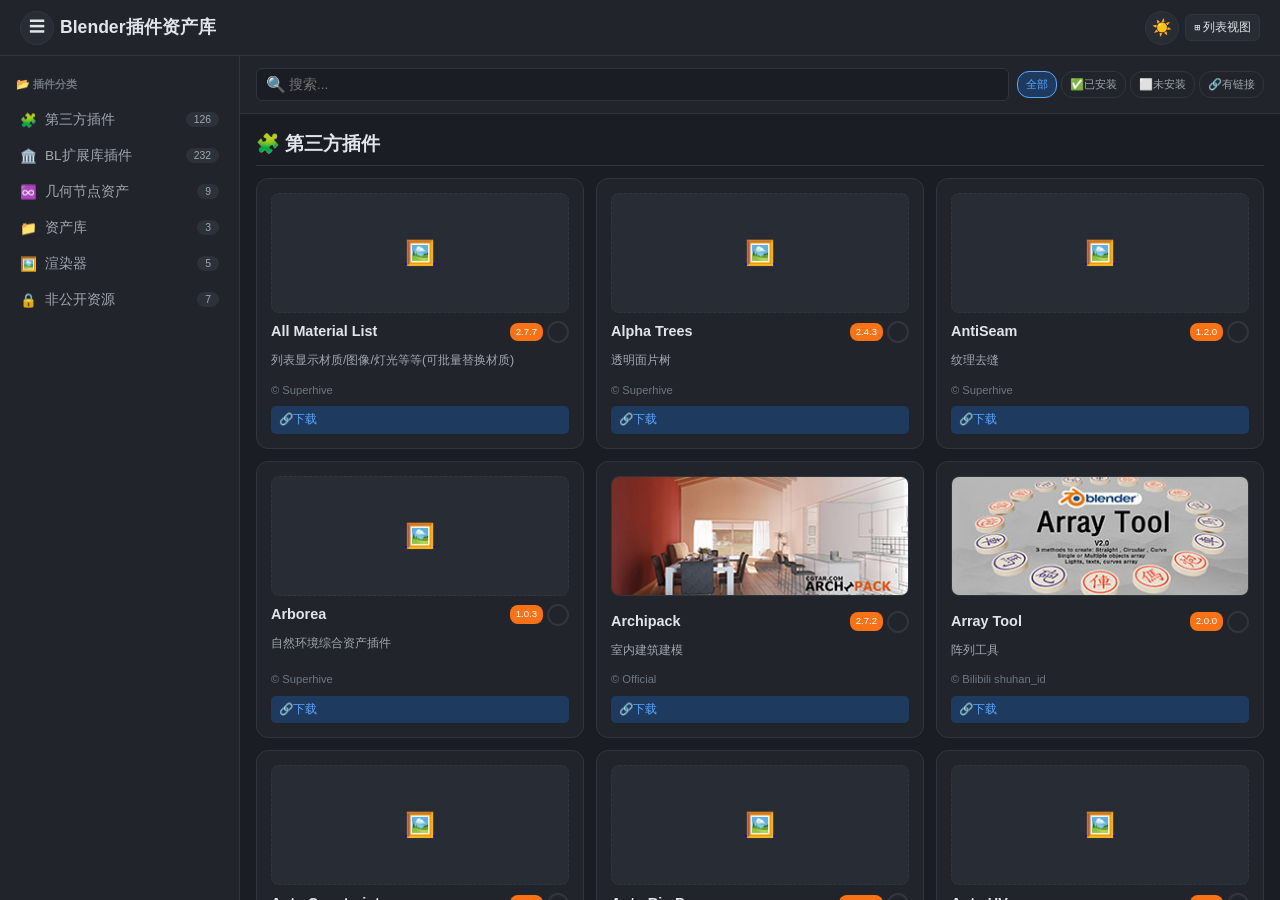
==== commit f130de02: "update resource link" ====
--- a/cjzx.html
+++ b/cjzx.html
@@ -212,6 +212,8 @@
         .card.installed .install-btn { border-color: var(--green); background: var(--green); color: #fff; }
         .card-desc { font-size: 0.78rem; color: var(--text2); flex: 1; }
         .card-source { font-size: 0.7rem; color: var(--text3); margin-top: 4px; }
+        .card-source a { color: inherit; text-decoration: none; }
+        .card-source a:hover { text-decoration: underline; }
         .card-actions { display: flex; gap: 4px; margin-top: auto; }
         .card-link {
             display: inline-flex; align-items: center; gap: 3px; padding: 5px 8px;
@@ -295,4 +297,4 @@
             }
             .plugin-grid { grid-template-columns: 1fr !important; }
         }
-    </style><style>.header-actions { display: flex !important; }.header-actions .btn:not(#themeToggle):not(#viewModeToggle) { display: none !important; }.sidebar-footer{display:none!important;}.edit-btn{display:none!important;}.batch-checkbox{display:none!important;}.drag-handle{display:none!important;}.install-btn{display:flex!important;}#themeToggle{display:flex!important;}.sidebar-toggle{display:flex!important;}.sidebar{transition:width 0.3s ease,min-width 0.3s ease,padding 0.3s ease,opacity 0.3s ease;overflow:hidden;}.sidebar.sidebar-hidden{width:0!important;min-width:0!important;padding:0!important;border:none;opacity:0;}@media (max-width:480px){.sidebar{position:absolute;z-index:200;height:calc(100vh - 56px);left:0;top:56px;width:260px;transform:translateX(-100%);transition:transform 0.3s ease;box-shadow:4px 0 12px rgba(0,0,0,0.3);}.sidebar.sidebar-hidden{transform:translateX(-100%);width:260px!important;min-width:260px!important;padding:12px 10px!important;opacity:1;border-right:1px solid var(--border);}.sidebar:not(.sidebar-hidden){transform:translateX(0);}.plugin-grid{grid-template-columns:1fr!important;}}</style></head><body><header class="app-header"><div class="logo"><button class="btn btn-icon sidebar-toggle" id="sidebarToggle" title="展开/收起分类">☰</button><span>Blender插件资产库</span></div><div class="header-actions"><button class="btn btn-icon" id="themeToggle">🌓</button><button class="btn btn-sm" id="viewModeToggle">⊞ 列表视图</button></div></header><div class="app-body"><aside class="sidebar" id="sidebar"></aside><main class="main-content"><div class="toolbar"><div class="search-box"><span>🔍</span><input type="text" id="searchInput" placeholder="搜索..."></div><div class="filter-tags"><span class="filter-tag active" data-filter="all">全部</span><span class="filter-tag" data-filter="installed">✅已安装</span><span class="filter-tag" data-filter="not-installed">⬜未安装</span><span class="filter-tag" data-filter="has-link">🔗有链接</span></div></div><div class="card-grid" id="cardGrid"></div></main></div><script>var DEFAULT_COVER_URL="[data-uri]";var EXPORT_TIME="1788139920496";var SAVE_KEY="blender_preview_install";function loadData(){try{var t=localStorage.getItem("preview_time");if(t!==EXPORT_TIME){localStorage.removeItem(SAVE_KEY);localStorage.setItem("preview_time",EXPORT_TIME);}var s=localStorage.getItem(SAVE_KEY);if(s)return JSON.parse(s);}catch(e){}return [{"id":"third-party","name":"第三方插件","icon":"🧩","plugins":[{"id":"excel-1778344846646-1","name":"All Material List","desc":"列表显示材质/图像/灯光等等(可批量替换材质)","version":"2.7.7","link":"https://pan.baidu.com/s/14ZmI4P1a19Eyl2suBnke_A?pwd=plug","source":"","image":"plugimg/All Material List.jpg","installed":false,"categoryId":"third-party"},{"id":"excel-1778344846646-2","name":"Alpha Trees","desc":"透明面片树","version":"2.4.3","link":"https://pan.baidu.com/s/1CspFv2NbetIcH8Z9FXLdhw?pwd=plug","source":"","image":"plugimg/Alpha trees.jpg","installed":false,"categoryId":"third-party"},{"id":"excel-1778344846646-3","name":"AntiSeam","desc":"纹理去缝","version":"1.2.0","link":"https://pan.baidu.com/s/1a_86wFI9QrpZdlPMRmJa8g?pwd=plug","source":"","image":"plugimg/AntiSeam.jpg","installed":false,"categoryId":"third-party"},{"id":"excel-1778344846646-4","name":"Arborea","desc":"自然环境综合资产插件","version":"1.0.3","link":"https://pan.baidu.com/s/1799kqrd9qeoGIfswO5bGKw?pwd=plug","source":"","image":"plugimg/Arborea.jpg","installed":false,"categoryId":"third-party"},{"id":"excel-1778344846646-5","name":"Archipack","desc":"室内建筑建模","version":"2.7.2","link":"https://pan.baidu.com/s/1ilPDZ_sfTrK3CXWMNS8eaw?pwd=plug","source":"","image":"plugimg/ArchiPack.jpg","installed":false,"categoryId":"third-party"},{"id":"excel-1778344846646-6","name":"Array Tool","desc":"阵列工具","version":"2.0.0","link":"https://pan.baidu.com/s/1t6Z2QE2mSVpjHBIB-RfL8Q?pwd=plug","source":"bilibili—shuhan_id","image":"plugimg/Array Tool.jpg","installed":false,"categoryId":"third-party"},{"id":"excel-1778344846646-7","name":"Auto Constraints","desc":"自动锁定轴向","version":"1.1.0","link":"https://pan.baidu.com/s/14jS5id3O9-L42NXbV1jtfA?pwd=plug","source":"","image":"plugimg/Auto Constraints.jpg","installed":false,"categoryId":"third-party"},{"id":"excel-1778344846646-8","name":"Auto Rig Pro","desc":"角色绑定","version":"3.78.41","link":"https://pan.baidu.com/s/1e4aD68Ru1NteIRXbIPW6Bw?pwd=plug","source":"","image":"plugimg/Auto Rig Pro.jpg","installed":false,"categoryId":"third-party"},{"id":"excel-1778344846646-9","name":"Auto UV","desc":"一键展uv","version":"1.0.1","link":"https://pan.baidu.com/s/1JESV37TfI7V1TmvSfcbBCQ?pwd=plug","source":"Free","image":"plugimg/Auto UV.jpg","installed":false,"categoryId":"third-party"},{"id":"excel-1778344846646-10","name":"B.B. Nodes","desc":"B.B.几何节点资产预设插件","version":"2.1.2","link":"https://pan.baidu.com/s/1Ji6ir0TugoOppU-Y3GaAaw?pwd=plug","source":"","image":"plugimg/B.B. Nodes.jpg","installed":false,"categoryId":"third-party"},{"id":"excel-1778344846646-11","name":"B4D Tools","desc":"几何节点仿C4D工具","version":"1.4.4","link":"https://pan.baidu.com/s/1J9wO9Bl2OpWxtsQXbsvJQA?pwd=plug","source":"","image":"plugimg/B4D Tools.jpg","installed":false,"categoryId":"third-party"},{"id":"excel-1778344846646-12","name":"Baga Ivy Generator","desc":"藤曼生成器","version":"2.0.2","link":"https://pan.baidu.com/s/1o1tw1vh1ZfzyUExcfvrvhQ?pwd=plug","source":"","image":"plugimg/Baga Ivy Generator.jpg","installed":false,"categoryId":"third-party"},{"id":"excel-1778344846646-13","name":"Better Lighting","desc":"灯光照明插件-周年礼物","version":"2.1.0","link":"https://pan.baidu.com/s/1E-Zk2ofh2HWQhYqoarcjrQ?pwd=plug","source":"","image":"plugimg/Better Lighting.jpg","installed":false,"categoryId":"third-party"},{"id":"excel-1778344846646-14","name":"BetterFBX","desc":"更好的FBX导入导出工具","version":"6.3.5","link":"https://pan.baidu.com/s/16punKi4wfCZ3Oz6lHHfhDw?pwd=plug","source":"","image":"plugimg/BetterFBX.jpg","installed":false,"categoryId":"third-party"},{"id":"excel-1778344846646-15","name":"BlenderBezierUtils","desc":"贝塞尔工具","version":"铁锅炖内置","link":"https://pan.baidu.com/s/1qxny4sNtbj_KJC26rw6EOQ?pwd=2333","source":"Github","image":"plugimg/BlenderBezierUtils.jpg","installed":false,"categoryId":"third-party"},{"id":"excel-1778344846646-16","name":"BlenderGIS","desc":"三维地理地形模拟建模","version":"2.2.10","link":"https://pan.baidu.com/s/1ZLEQTDFIpNzkgyCv5SC4rA?pwd=plug","source":"Github","image":"plugimg/BlenderGIS.jpg","installed":false,"categoryId":"third-party"},{"id":"excel-1778344846646-17","name":"Blenderkit","desc":"在线模型材质资产库","version":"offcial","link":"https://www.blenderkit.com/get-blenderkit/","source":"Blenderkit","image":"plugimg/blenderkit.jpg","installed":false,"categoryId":"third-party"},{"id":"excel-1778344846646-18","name":"Blosm Pro","desc":"一键导入OpenStreetMap、Google 3D 城市、地形","version":"2.7.23 Pro","link":"https://pan.baidu.com/s/1g8X3JfGQ-vXy5jdg0UOteQ?pwd=plug","source":"","image":"plugimg/blosm.jpg","installed":false,"categoryId":"third-party"},{"id":"excel-1778344846646-19","name":"Bmesh Clean","desc":"模型点线面清理","version":"1.1.205","link":"https://pan.baidu.com/s/139huqvI4zWGS5E_u9xWJ5Q?pwd=plug","source":"","image":"plugimg/Bmesh Clean.jpg","installed":false,"categoryId":"third-party"},{"id":"excel-1778344846646-20","name":"BoxCutter","desc":"硬表面建模","version":"26.1.5_1","link":"https://pan.baidu.com/s/1mMxDDVKKIJXCRdzNQ4I0Jg?pwd=plug","source":"","image":"plugimg/BoxCutter.jpg","installed":false,"categoryId":"third-party"},{"id":"excel-1778344846646-21","name":"Building Tools","desc":"建筑快速手搓编辑生成","version":"1.0.13","link":"https://pan.baidu.com/s/1CjZPGZBxwGaVR-G4oxQ6UA?pwd=plug","source":"Github","image":"plugimg/BuildingTools.jpg","installed":false,"categoryId":"third-party"},{"id":"excel-1778344846646-22","name":"CAD Sketcher","desc":"类CAD绘图插件","version":"0.27.6","link":"https://pan.baidu.com/s/1kfCHI1QOgc3VB10feUSGRA?pwd=plug","source":"CAD Sketcher Official","image":"plugimg/CAD Sketcher.jpg","installed":false,"categoryId":"third-party"},{"id":"excel-1778344846646-23","name":"CAD Transform","desc":"类CAD变换吸附","version":"2.0.6","link":"https://pan.baidu.com/s/1HUdUWV9ZBT2At1YU0wO8Bg?pwd=plug","source":"","image":"plugimg/CAD Transform.jpg","installed":false,"categoryId":"third-party"},{"id":"excel-1778344846646-24","name":"Camera Calibration Pvr","desc":"相机求反","version":"0.5","link":"https://pan.baidu.com/s/1Jot96CJgjVhFAxxUouo5lQ?pwd=plug","source":"Github","image":"plugimg/Camera Calibration Pvr.jpg","installed":false,"categoryId":"third-party"},{"id":"excel-1778344846646-26","name":"Camera Tracker","desc":"自动化相机跟踪","version":"6.0.1","link":"https://pan.baidu.com/s/1vbrIPO5SX4BJog5qVSEmFw?pwd=plug","source":"","image":"plugimg/Camera Tracker.jpg","installed":false,"categoryId":"third-party"},{"id":"excel-1778344846646-27","name":"Clean Mesh","desc":"网格清理优化","version":"1.0.0","link":"https://pan.baidu.com/s/1ZVgXBbbu_nyhVC1OCnR0lA?pwd=plug","source":"","image":"plugimg/Clean Mesh.jpg","installed":false,"categoryId":"third-party"},{"id":"excel-1778344846646-28","name":"Clean Panels","desc":"N面板整理","version":"7.0.18","link":"https://pan.baidu.com/s/1TNJ_0ioasuFrLteBLc42Dw?pwd=plug","source":"","image":"plugimg/Clean Panels.jpg","installed":false,"categoryId":"third-party"},{"id":"excel-1778344846646-30","name":"Construction Lines","desc":"仿SU构造线建模","version":"0.9.8","link":"https://pan.baidu.com/s/1-y5vczCqrp90EriBQx_VFA?pwd=plug","source":"","image":"plugimg/Construction Lines.jpg","installed":false,"categoryId":"third-party"},{"id":"excel-1778344846646-31","name":"Creative Flow","desc":"硬表面建模插件(含文字一键处理)","version":"1.9.4","link":"https://pan.baidu.com/s/1fu3y7h-3vhdiom6WJsmGcA?pwd=plug","source":"","image":"plugimg/Creative Flow.jpg","installed":false,"categoryId":"third-party"},{"id":"excel-1778344846646-32","name":"Curves to Mesh","desc":"可编辑曲面建模转网格","version":"2.8.1","link":"https://pan.baidu.com/s/1pVLOIlKj0Pa7ji4PHSxi8w?pwd=plug","source":"","image":"plugimg/Curves to Mesh.jpg","installed":false,"categoryId":"third-party"},{"id":"excel-1778344846646-33","name":"Decal Machine","desc":"表面建模贴花","version":"2.16.1","link":"https://pan.baidu.com/s/1YOaANOi6H6Adj54aAGtDZw?pwd=plug","source":"","image":"plugimg/Decal Machine.jpg","installed":false,"categoryId":"third-party"},{"id":"excel-1778344846646-34","name":"Deepbump","desc":"法线贴图生成","version":"0.8.0","link":"https://pan.baidu.com/s/1mIM4mqMC-2hhrNZkn_sibw?pwd=plug","source":"Github","image":"plugimg/Deepbump.jpg","installed":false,"categoryId":"third-party"},{"id":"excel-1778344846646-35","name":"Delta Quad","desc":"模型处理为四边面","version":"1.2.0","link":"https://pan.baidu.com/s/1v58nXLrabPFaNHJ4ePkuuQ?pwd=plug","source":"","image":"plugimg/Delta Quad.jpg","installed":false,"categoryId":"third-party"},{"id":"excel-1778344846646-36","name":"Dynamic Terrain","desc":"动态地形","version":"1.0.4","link":"https://pan.baidu.com/s/1IHG3AstopV_juRGBtBHTxA?pwd=plug","source":"","image":"plugimg/Dynamic Terrain.jpg","installed":false,"categoryId":"third-party"},{"id":"excel-1778344846646-37","name":"Easeam","desc":"一键标记缝合边","version":"1.2.0","link":"https://pan.baidu.com/s/15i8rCjL_5ZoOrXMr1MxIDg?pwd=plug","source":"","image":"plugimg/Easeam.jpg","installed":false,"categoryId":"third-party"},{"id":"excel-1778344846646-38","name":"Engon","desc":"开源多资产库资源管理","version":"1.9.1","link":"https://pan.baidu.com/s/162_A3NevUDq9vzULqPbkGA?pwd=plug","source":"Github","image":"plugimg/Engon.jpg","installed":false,"categoryId":"third-party"},{"id":"excel-1778344846646-39","name":"ExtremePBR","desc":"PBR材质库","version":"4.2.101","link":"https://pan.baidu.com/s/1NLHVQS9nKPCITCWbdspCyg?pwd=plug","source":"","image":"plugimg/ExtremePBR.jpg","installed":false,"categoryId":"third-party"},{"id":"excel-1778344846646-40","name":"fix_ime输入法助手","desc":"修复Blender中文输入问题","version":"官方网盘","link":"https://pan.baidu.com/s/1H9DxkAdmBJXLhl5Aj29Q6Q?pwd=q4e5","source":"Github wire_ext_blender_fix_ime","image":"plugimg/srfzs.jpg","installed":false,"categoryId":"third-party"},{"id":"excel-1778344846646-41","name":"Flow","desc":"资产管理","version":"5.0.2 20260417","link":"https://pan.baidu.com/s/1r3FkIPg_U0paLERizKGxvA?pwd=plug","source":"Polyspaace","image":"plugimg/flow.jpg","installed":false,"categoryId":"third-party"},{"id":"excel-1778344846646-42","name":"Flowify","desc":"曲面贴合缩裹","version":"1.3.3","link":"https://pan.baidu.com/s/1z8peIMpHrVg-uTUrjLrDfQ?pwd=plug","source":"","image":"plugimg/Flowify.jpg","installed":false,"categoryId":"third-party"},{"id":"excel-1778344846646-43","name":"Fluent Materializer","desc":"自定义材质制作烘焙","version":"1.10.0","link":"https://pan.baidu.com/s/1pwkCYJiDARPzuLQO23fMiA?pwd=plug","source":"","image":"plugimg/Fluent Materializer.jpg","installed":false,"categoryId":"third-party"},{"id":"excel-1778344846646-46","name":"Geo Scatter","desc":"模型散布工具","version":"5.6.4","link":"https://pan.baidu.com/s/1U5xFq-ZCmZBUt_tw5FiGjw?pwd=plug","source":"","image":"plugimg/Geo Scatter.jpg","installed":false,"categoryId":"third-party"},{"id":"excel-1778344846646-47","name":"Geo Swarm","desc":"昆虫鸟群群集动画模拟","version":"3.0.0","link":"https://pan.baidu.com/s/1dGVMCL5gUylk8239Y1uKUQ?pwd=plug","source":"","image":"plugimg/Geo Swarm.jpg","installed":false,"categoryId":"third-party"},{"id":"excel-1778344846646-48","name":"Global HDR","desc":"HDRI控制插件+资产","version":"1.0.0","link":"https://pan.baidu.com/s/1s4zHS80n6gTtmIYpFNIRfA?pwd=plug","source":"","image":"plugimg/Global HDR.jpg","installed":false,"categoryId":"third-party"},{"id":"excel-1778344846646-49","name":"GridModeler","desc":"网格建模工具","version":"1.42.1","link":"https://pan.baidu.com/s/1m8mE17A25A0nA0GX0idrYw?pwd=plug","source":"","image":"plugimg/GridModeler.jpg","installed":false,"categoryId":"third-party"},{"id":"excel-1778344846646-50","name":"GroupPro","desc":"物体编组打组工具","version":"3.0.5","link":"https://pan.baidu.com/s/1P_6qUx15Jl9HpQzp1TcUZA?pwd=plug","source":"","image":"plugimg/GroupPro.jpg","installed":false,"categoryId":"third-party"},{"id":"excel-1778344846646-45","name":"Gscatter","desc":"免费散布工具","version":"0.12.0","link":"https://pan.baidu.com/s/1oeswlX1Zy3v5eUYHaCULnw?pwd=plug","source":"Gscatter","image":"plugimg/Gscatter.jpg","installed":false,"categoryId":"third-party"},{"id":"excel-1778344846646-51","name":"Hair Tool","desc":"毛发工具+资产库","version":"4.5.1","link":"https://pan.baidu.com/s/1e4jxjOnjYKh1n4QPvkdaEg?pwd=plug","source":"Gumroad","image":"plugimg/Hair Tool.jpg","installed":false,"categoryId":"third-party"},{"id":"excel-1778344846646-52","name":"Hard Ops","desc":"硬表面建模","version":"26.1.7a","link":"https://pan.baidu.com/s/1-7Qt2auZCBELisOGOxiUVA?pwd=plug","source":"","image":"plugimg/HardOps.jpg","installed":false,"categoryId":"third-party"},{"id":"excel-1778344846646-53","name":"HDRI Sun Aligner","desc":"HDR 日光对齐(Github)","version":"1.6","link":"https://pan.baidu.com/s/1qKrMT2nvputhyfBRMdrlGg?pwd=plug","source":"Github","image":"plugimg/HDRI Sun Aligner.jpg","installed":false,"categoryId":"third-party"},{"id":"excel-1778344846646-54","name":"ICity","desc":"程序化城市生成","version":"1.7.1","link":"https://pan.baidu.com/s/1wTmrYb5Fl_NovipgV1YcJg?pwd=plug","source":"","image":"plugimg/ICity.jpg","installed":false,"categoryId":"third-party"},{"id":"excel-1778344846646-55","name":"Import As Decal","desc":"贴花插件","version":"2.6.0","link":"https://pan.baidu.com/s/1p8rt5PAd3uLDjLL0R4lW7g?pwd=plug","source":"","image":"plugimg/Import As Decal.jpg","installed":false,"categoryId":"third-party"},{"id":"excel-1778344846646-56","name":"Inset Outset","desc":"模型挤出偏移","version":"0.0.2","link":"https://pan.baidu.com/s/1ssSX9wON-Kqpezx-j0KSCw?pwd=plug","source":"Remove","image":"plugimg/Inset Outset.jpg","installed":false,"categoryId":"third-party"},{"id":"excel-1778344846646-57","name":"Instant Clean","desc":"一键清理","version":"2.2.5","link":"https://pan.baidu.com/s/1ERJGafQTtrrtFXmSte_YMw?pwd=plug","source":"","image":"plugimg/Instant Clean.jpg","installed":false,"categoryId":"third-party"},{"id":"excel-1778344846646-58","name":"Kekit","desc":"Kekit工具集","version":"3.67","link":"https://pan.baidu.com/s/1jPYn8JNGQ0e4pi_5EAgJsg?pwd=plug","source":"","image":"plugimg/Kekit.jpg","installed":false,"categoryId":"third-party"},{"id":"excel-1778344846646-59","name":"Leafig","desc":"叶片生成 图片转模型","version":"1.0.11","link":"https://pan.baidu.com/s/1apilzNY8Ieadle-sBj5M4A?pwd=plug","source":"Gumroad","image":"plugimg/leafig.jpg","installed":false,"categoryId":"third-party"},{"id":"excel-1778344846646-60","name":"Light Control","desc":"灯光控制","version":"1.5.4","link":"https://pan.baidu.com/s/1KU5-Pe0mxjcmSGhCzUl-iA?pwd=plug","source":"","image":"plugimg/light control.jpg","installed":false,"categoryId":"third-party"},{"id":"excel-1778344846646-61","name":"Light Wrangler","desc":"快速灯光打光工具","version":"4.2.10","link":"https://pan.baidu.com/s/1P7VF9YvnTaI5usRmYx0u8w?pwd=plug","source":"","image":"plugimg/Light Wrangler.jpg","installed":false,"categoryId":"third-party"},{"id":"excel-1778344846646-62","name":"LightPainter","desc":"灯光绘制插件","version":"1.2.0","link":"https://pan.baidu.com/s/18XBKMBBEZ20mqIVy69i3aQ?pwd=plug","source":"","image":"plugimg/light painter.jpg","installed":false,"categoryId":"third-party"},{"id":"excel-1778344846646-63","name":"LiStrongMax2Blender","desc":"MAX导入插件","version":"1.0","link":"https://pan.baidu.com/s/1Yo7b6RhTGUAGT-oxHGRsqA?pwd=plug","source":"李壮实","image":"plugimg/LiStrongMax2Blender.jpg","installed":false,"categoryId":"third-party"},{"id":"excel-1778344846646-64","name":"LumenPro","desc":"导入、预览和管理光度数据，基于照度的灯光管理插件","version":"1.0.7","link":"https://pan.baidu.com/s/1OsHtRhvVXwmErlEezXD2uw?pwd=plug","source":"","image":"plugimg/lumen pro.jpg","installed":false,"categoryId":"third-party"},{"id":"excel-1778344846646-65","name":"MACHIN3tools","desc":"必备高效建模工作流优化插件 U KNOW M3","version":"1.13.8 DeusEX","link":"https://pan.baidu.com/s/1SshOBzIINmpiC_AVEIM8ug?pwd=plug","source":"","image":"plugimg/MACHIN3tools.jpg","installed":false,"categoryId":"third-party"},{"id":"excel-1778344846646-66","name":"Maps Models Importer","desc":"从地图导入模型","version":"官方链接","link":"https://github.com/eliemichel/MapsModelsImporter","source":"Github","image":"plugimg/MapsModelsImporter.jpg","installed":false,"categoryId":"third-party"},{"id":"excel-1778344846646-67","name":"Material Picker","desc":"材质拾取工具(可吸几何节点内材质)","version":"1.3.2","link":"https://pan.baidu.com/s/19d65ITr9bHTauHmEIYdi0Q?pwd=plug","source":"","image":"plugimg/Material Picker.jpg","installed":false,"categoryId":"third-party"},{"id":"excel-1778344846646-68","name":"Max to blender","desc":"max文件导入","version":"2024","link":"https://pan.baidu.com/s/1xK4CZ4pZyiuyX39lng_6tA?pwd=plug","source":"3dtoall.com","image":"plugimg/maxtoblender.jpg","installed":false,"categoryId":"third-party"},{"id":"excel-1778344846646-69","name":"MeasureIt ARCH","desc":"Measureit测量工具","version":"2026.3.21","link":"https://pan.baidu.com/s/1R3WklzdcbOmiHFIbvjs6oQ?pwd=plug","source":"Github","image":"plugimg/MeasureIt ARCH.jpg","installed":false,"categoryId":"third-party"},{"id":"excel-1778344846646-71","name":"Mesh Cleaner","desc":"网格清理","version":"2.0.0","link":"https://pan.baidu.com/s/1XuFWC12bZXhjRLm0eog5MQ?pwd=plug","source":"","image":"plugimg/Mesh Cleaner.jpg","installed":false,"categoryId":"third-party"},{"id":"excel-1778344846646-72","name":"MESHmachine","desc":"硬表面建模助手","version":"0.20.1","link":"https://pan.baidu.com/s/1rUwna5E3CI4Iytryred-qw?pwd=plug","source":"","image":"plugimg/MESHmachine.jpg","installed":false,"categoryId":"third-party"},{"id":"excel-1778344846646-73","name":"MP7TOOLS","desc":"铁锅炖小组开源版M3","version":"铁锅炖内置","link":"https://pan.baidu.com/s/1qxny4sNtbj_KJC26rw6EOQ?pwd=2333","source":"TGD","image":"plugimg/MP7TOOLS.jpg","installed":false,"categoryId":"third-party"},{"id":"excel-1778344846646-74","name":"N Panel Sub Tabs","desc":"N面板管理","version":"2.1.0","link":"https://pan.baidu.com/s/1exud4cb1JtU9xb7DfVtazw?pwd=plug","source":"","image":"plugimg/N Panel Sub Tabs.jpg","installed":false,"categoryId":"third-party"},{"id":"excel-1778344846646-75","name":"Node it","desc":"着色器节点预设 加热划痕等效果","version":"1.0.0","link":"https://pan.baidu.com/s/1o9OyoeSPCP90PxvH2hB-Lg?pwd=plug","source":"","image":"plugimg/Node it.jpg","installed":false,"categoryId":"third-party"},{"id":"excel-1778344846646-76","name":"Node Preview","desc":"节点预览","version":"1.2.1","link":"https://pan.baidu.com/s/1oVsCGzoEM4FKPHkrMwATeg?pwd=plug","source":"","image":"plugimg/Node Preview.jpg","installed":false,"categoryId":"third-party"},{"id":"excel-1778344846646-78","name":"One Click Damage","desc":"一键破损","version":"2.5.2","link":"https://pan.baidu.com/s/1cv-bAdCYMr-bZfVyEzpd8Q?pwd=plug","source":"","image":"plugimg/One Click Damage.jpg","installed":false,"categoryId":"third-party"},{"id":"excel-1778344846646-79","name":"One Click Dust","desc":"一键灰尘","version":"1.0.0","link":"https://pan.baidu.com/s/1u8hzYt9l5nRgjdKm13fLvA?pwd=plug","source":"","image":"plugimg/One Click Dust.jpg","installed":false,"categoryId":"third-party"},{"id":"excel-1778344846646-80","name":"OpenScatter","desc":"开源散布插件","version":"1.0.7","link":"https://pan.baidu.com/s/1RRl9rF2H3EmPWKtw5tcRLg?pwd=plug","source":"","image":"plugimg/opnscatter.jpg","installed":false,"categoryId":"third-party"},{"id":"excel-1778344846646-81","name":"Ornament Generator","desc":"装饰花纹线条生成器","version":"1.1.0","link":"https://pan.baidu.com/s/1bN0CSUq1ungsyBdqAvholQ?pwd=plug","source":"","image":"plugimg/Ornament Generator.jpg","installed":false,"categoryId":"third-party"},{"id":"excel-1778344846646-82","name":"Perspective Plotter","desc":"相机求反","version":"1.2.7","link":"https://pan.baidu.com/s/1z8NNUe5b_LFLnhAVFpyncg?pwd=plug","source":"","image":"plugimg/Perspective Plotter.jpg","installed":false,"categoryId":"third-party"},{"id":"excel-1778344846646-83","name":"Photographer","desc":"灯光相机插件(推荐)","version":"5.8.4","link":"https://pan.baidu.com/s/11BYK3Nb7eZ68_jb2RGkHhQ?pwd=plug","source":"Gumroad","image":"plugimg/Photographer.jpg","installed":false,"categoryId":"third-party"},{"id":"excel-1778344846646-84","name":"Physical Atmosphere","desc":"程序化天空(内含同系列插件)","version":"2.7.4","link":"https://pan.baidu.com/s/1uLTZBez8KpCUXIQfeJmFaw?pwd=plug","source":"","image":"plugimg/Physical Starlight Atmosphere.jpg","installed":false,"categoryId":"third-party"},{"id":"excel-1778344846646-85","name":"Pidgeon Tool Bag","desc":"工具包含超级降噪","version":"3.2.0","link":"https://pan.baidu.com/s/1CdU7K0ZHR_D8TtPc3DjuyQ?pwd=plug","source":"","image":"plugimg/Pidgeon Tool Bag.jpg","installed":false,"categoryId":"third-party"},{"id":"excel-1778344846646-86","name":"Pie Menu Editor","desc":"自定义饼菜单","version":"1.18.8","link":"https://pan.baidu.com/s/1B_gVRzAOxn_5SNUFMrJAAQ?pwd=plug","source":"","image":"plugimg/Pie Menu Editor.jpg","installed":false,"categoryId":"third-party"},{"id":"excel-1778344846646-87","name":"Pivot Transform","desc":"原点调整工具","version":"4.2.0","link":"https://pan.baidu.com/s/1VN5x-m5k85vEXBaOzwkLGg?pwd=plug","source":"","image":"plugimg/Pivot Transform.jpg","installed":false,"categoryId":"third-party"},{"id":"excel-1778344846646-88","name":"Polyhaven","desc":"polyhaven开源资产库插件","version":"1.2.3","link":"https://pan.baidu.com/s/1YTu5OpF47StNoT5PjiSXTw?pwd=plug","source":"","image":"plugimg/Polyhaven.jpg","installed":false,"categoryId":"third-party"},{"id":"excel-1778344846646-89","name":"Procedural Crowds","desc":"程序化人群动画生成器","version":"2.2.0","link":"https://pan.baidu.com/s/1mH97AvPNbRRnCqepAcHRSg?pwd=plug","source":"","image":"plugimg/Procedural Crowds.jpg","installed":false,"categoryId":"third-party"},{"id":"excel-1778344846646-90","name":"Procedural Signs","desc":"程序化招牌广告标识生成器","version":"2.0.0","link":"https://pan.baidu.com/s/1LarkiaYrXZ87IiL7aQfxhg?pwd=plug","source":"","image":"plugimg/Procedural Signs.jpg","installed":false,"categoryId":"third-party"},{"id":"excel-1778344846646-91","name":"Profiler","desc":"角线装饰线生成器","version":"1.8.0","link":"https://pan.baidu.com/s/1TKPsY6kw6C0G1cecDDz5ww?pwd=plug","source":"","image":"plugimg/Profiler.jpg","installed":false,"categoryId":"third-party"},{"id":"excel-1778344846646-92","name":"Psd Layers","desc":"图层纹理绘制","version":"1.5.2","link":"https://pan.baidu.com/s/1NdAVP5i6PdV-jwp-BE2eYg?pwd=plug","source":"","image":"plugimg/psdLayers.jpg","installed":false,"categoryId":"third-party"},{"id":"excel-1778344846646-93","name":"Punch it","desc":"挤出打洞工具","version":"1.2.0","link":"https://pan.baidu.com/s/19M_yhi7ZxY-ZIBpDZvm-VQ?pwd=plug","source":"","image":"plugimg/Punch it.jpg","installed":false,"categoryId":"third-party"},{"id":"excel-1778344846646-94","name":"Pure Sky","desc":"物理天空","version":"7.0.39","link":"https://pan.baidu.com/s/14hVuqxeuemPJun1bAfa9xw?pwd=plug","source":"","image":"plugimg/Pure Sky.jpg","installed":false,"categoryId":"third-party"},{"id":"excel-1778344846646-95","name":"QRemeshify","desc":"一键重拓扑","version":"1.1.0","link":"https://pan.baidu.com/s/18tS-5ycFH43b0ZfJdf4ozw?pwd=plug","source":"","image":"plugimg/QRemeshify.jpg","installed":false,"categoryId":"third-party"},{"id":"excel-1778344846646-96","name":"Quad Remesher","desc":"一键重拓扑","version":"1.40","link":"https://pan.baidu.com/s/15zaF0i0amGbTBRdMUsqNCQ?pwd=plug","source":"","image":"plugimg/Quad Remesher.jpg","installed":false,"categoryId":"third-party"},{"id":"excel-1778344846646-97","name":"Quick Decals","desc":"快速贴花","version":"2.1.0","link":"https://pan.baidu.com/s/1FDepqUnAM1vxGEAhqPBUDw?pwd=plug","source":"","image":"plugimg/Quick Decals.jpg","installed":false,"categoryId":"third-party"},{"id":"excel-1778344846646-98","name":"Quick Font","desc":"字体管理","version":"1.3.0","link":"https://pan.baidu.com/s/1-hcwDoDiIjluzWo2JYukjw?pwd=plug","source":"","image":"plugimg/Quick Font.jpg","installed":false,"categoryId":"third-party"},{"id":"excel-1778344846646-99","name":"Random Flow","desc":"随机硬表面生成器","version":"4.1.0","link":"https://pan.baidu.com/s/1P86bK8PnTzEQCzQzNWVrog?pwd=plug","source":"","image":"plugimg/Random Flow.jpg","installed":false,"categoryId":"third-party"},{"id":"excel-1778344846646-100","name":"RDBLab","desc":"动力学爆炸破碎烟雾模拟工具","version":"1.6.6","link":"https://pan.baidu.com/s/19YNo4-vQwb1AWyMbfSUU2A?pwd=plug","source":"","image":"plugimg/RDBLab.jpg","installed":false,"categoryId":"third-party"},{"id":"excel-1778344846646-101","name":"Realtime Materials","desc":"材质插件","version":"2.1.6","link":"https://pan.baidu.com/s/1AKZqQjWeetpu8ywBxGNERA?pwd=plug","source":"","image":"plugimg/Realtime Materials.jpg","installed":false,"categoryId":"third-party"},{"id":"excel-1778344846646-102","name":"REDHALO max2blender","desc":"红地蛋MAX模型导入","version":"1.0.0","link":"https://pan.baidu.com/s/1-ouIO8QqpXYRmQlpEMzWgw?pwd=plug","source":"BlenderCN","image":"plugimg/REDHALO max2blender.jpg","installed":false,"categoryId":"third-party"},{"id":"excel-1778344846646-103","name":"REDHALO SketchUp Importer","desc":"红地蛋SU模型导入","version":"0.23.2","link":"https://pan.baidu.com/s/1-ouIO8QqpXYRmQlpEMzWgw?pwd=plug","source":"Github","image":"plugimg/REDHALO SketchUp Importer.jpg","installed":false,"categoryId":"third-party"},{"id":"excel-1778344846646-104","name":"Render Raw","desc":"类camera raw调色插件","version":"1.3.9","link":"https://pan.baidu.com/s/1NHITEYLBaDp7jGIRvdVRiQ?pwd=plug","source":"","image":"plugimg/Render Raw.jpg","installed":false,"categoryId":"third-party"},{"id":"excel-1778344846646-105","name":"Render Tools","desc":"材质ID分层渲染","version":"1.7.0","link":"https://pan.baidu.com/s/1b9sm7WaP7FR4DIVUIz66ZA?pwd=plug","source":"","image":"plugimg/Render Tools.jpg","installed":false,"categoryId":"third-party"},{"id":"excel-1778344846646-106","name":"Resample Mesh","desc":"网格重采样 改变段数","version":"1.0.10","link":"https://pan.baidu.com/s/1f5KCLGcyWl4S_pzuYo_9kw?pwd=plug","source":"","image":"plugimg/Resample Mesh.jpg","installed":false,"categoryId":"third-party"},{"id":"excel-1778344846646-107","name":"RetopoFlow","desc":"重拓扑工具","version":"4.1.9","link":"https://pan.baidu.com/s/17DnrbdUac0r7Pvd47aBzaA?pwd=plug","source":"","image":"plugimg/RetopoFlow.jpg","installed":false,"categoryId":"third-party"},{"id":"excel-1778344846646-108","name":"Round Inset","desc":"解决圆角内插穿模","version":"2.1.1","link":"https://pan.baidu.com/s/1GUC-jdF_zA9lodz3W0UTOQ?pwd=plug","source":"","image":"plugimg/Round Inset.jpg","installed":false,"categoryId":"third-party"},{"id":"excel-1778344846646-109","name":"Sanctus Library","desc":"程序化资产工具库","version":"3.4.18","link":"https://pan.baidu.com/s/1NCExCOOtCTRnNVE8qWHBSw?pwd=plug","source":"","image":"plugimg/Sanctus Library.jpg","installed":false,"categoryId":"third-party"},{"id":"p-1778428276389","name":"Sanctus Viz","desc":"建筑可视化程序化材质资产","version":"1.0","link":"https://pan.baidu.com/s/1O2UTaf2gxYrr9mDO-VSNdA?pwd=plug","source":"","image":"plugimg/Sanctus Viz.jpg","installed":false,"categoryId":"third-party"},{"id":"excel-1778344846646-110","name":"Save Views","desc":"视口角度保存快速切换","version":"3.0.0","link":"https://pan.baidu.com/s/1rDB5pZOQkodEFabUpJLceg?pwd=plug","source":"","image":"plugimg/Save Views.jpg","installed":false,"categoryId":"third-party"},{"id":"excel-1778344846646-111","name":"Serpens","desc":"可视化脚本插件创建工具","version":"3.4.0","link":"https://pan.baidu.com/s/1X46ZrKk3IjIQtDcQMW-qNg?pwd=plug","source":"","image":"plugimg/Serpens.jpg","installed":false,"categoryId":"third-party"},{"id":"excel-1778344846646-112","name":"Shader Shaper","desc":"一键生成真实无缝纹理贴图(凹凸/法线)","version":"1.5.0","link":"https://pan.baidu.com/s/1lMvyAodKcCDVrVLMPQElDw?pwd=plug","source":"","image":"plugimg/Shader Shaper.jpg","installed":false,"categoryId":"third-party"},{"id":"excel-1778344846646-113","name":"ShaderPlus","desc":"高级着色焦散节点","version":"4.0.4","link":"https://pan.baidu.com/s/1cAH3GnpQCpFmr7-vonjUvw?pwd=plug","source":"","image":"plugimg/ShaderPlus.jpg","installed":false,"categoryId":"third-party"},{"id":"excel-1778344846646-114","name":"SimpleBake","desc":"材质纹理贴图烘焙","version":"2.9.7","link":"https://pan.baidu.com/s/1B8mWqWb71wM67nrJC8qpHg?pwd=plug","source":"","image":"plugimg/SimpleBake.jpg","installed":false,"categoryId":"third-party"},{"id":"excel-1778344846646-115","name":"SimpleTabs","desc":"N面板管理","version":"1.2.5","link":"https://pan.baidu.com/s/1e8RdyChUa2om2y7Bq9V8yA?pwd=plug","source":"Github","image":"plugimg/SimpleTabs.jpg","installed":false,"categoryId":"third-party"},{"id":"excel-1778344846646-118","name":"Stamp Master","desc":"一键贴花","version":"1.0.0","link":"https://pan.baidu.com/s/1Koc870CNefs700bEZRGwkg?pwd=plug","source":"","image":"plugimg/Stamp Master.jpg","installed":false,"categoryId":"third-party"},{"id":"excel-1778344846646-119","name":"Super Color Ramp","desc":"超级颜色渐变节点","version":"1.0.0","link":"https://pan.baidu.com/s/1m7hAFH5HYsLpZam4fAH-cg?pwd=plug","source":"","image":"plugimg/Super Color Ramp.jpg","installed":false,"categoryId":"third-party"},{"id":"excel-1778344846646-120","name":"Super Texture","desc":"单图一键生成pbr材质","version":"1.8.5","link":"https://pan.baidu.com/s/1nGnlqveXPV8lYNYPcV8KGw?pwd=plug","source":"","image":"plugimg/Super Texture.jpg","installed":false,"categoryId":"third-party"},{"id":"excel-1778344846646-122","name":"SurfaceFlow","desc":"物体贴合曲面","version":"2.0.0","link":"https://pan.baidu.com/s/1FlbOvs8Qs5dRy1x-Q4iqAQ?pwd=plug","source":"","image":"plugimg/SurfaceFlow.jpg","installed":false,"categoryId":"third-party"},{"id":"excel-1778344846646-123","name":"The City Generator","desc":"城市街道建筑生成器","version":"2.4.0","link":"https://pan.baidu.com/s/1S3nOBIwZN4VwpO-rp3nQfw?pwd=plug","source":"","image":"plugimg/The City Generator.jpg","installed":false,"categoryId":"third-party"},{"id":"excel-1778344846646-124","name":"The Nature Generator","desc":"自然生成器(地形/环境/石头)","version":"1.5","link":"https://pan.baidu.com/s/1veMneGj43et4MLiP90-KdA?pwd=plug","source":"","image":"plugimg/The Nature Generator.jpg","installed":false,"categoryId":"third-party"},{"id":"excel-1778344846646-125","name":"ToOptimize Tools","desc":"场景优化工具","version":"1.2.7.4","link":"https://pan.baidu.com/s/1zphcCrlUS8_fJX4lexUqRg?pwd=plug","source":"","image":"plugimg/ToOptimize Tools.jpg","installed":false,"categoryId":"third-party"},{"id":"excel-1778344846646-126","name":"TraceGenius","desc":"类图像描摹图片转曲线","version":"Ultimate 1.7.0","link":"https://pan.baidu.com/s/1pEHsqgl1gERfWNWOGJ9qng?pwd=plug","source":"","image":"plugimg/TraceGenius.jpg","installed":false,"categoryId":"third-party"},{"id":"excel-1778344846646-127","name":"Tree Vegetation","desc":"树木与植物动画库插件","version":"V6","link":"https://pan.baidu.com/s/1ZSgjQ8j0acCEpu5-sl_Ixw?pwd=plug","source":"","image":"plugimg/Tree Vegetation.jpg","installed":false,"categoryId":"third-party"},{"id":"excel-1778344846646-128","name":"Trimflow","desc":"非破性为物体添加装饰或缝线等重复图案","version":"2.1.2","link":"https://pan.baidu.com/s/1EEeROE659aIEuIesquOg0w?pwd=plug","source":"","image":"plugimg/Trimflow.jpg","installed":false,"categoryId":"third-party"},{"id":"excel-1778344846646-129","name":"True Terrain","desc":"地形生成器","version":"5.1.4","link":"https://pan.baidu.com/s/1OezhW_ap2_gDW1jLZaf2zw?pwd=plug","source":"","image":"plugimg/True Terrain.jpg","installed":false,"categoryId":"third-party"},{"id":"excel-1778344846646-130","name":"TrueDepth+AutoDepth","desc":"图片视频深度转3D","version":"2.0.0 / 1.1.3","link":"https://pan.baidu.com/s/1aWI4Pkzlu8O5Lb3N9I9ymg?pwd=plug","source":"","image":"plugimg/TrueDepth.jpg","installed":false,"categoryId":"third-party"},{"id":"excel-1778344846646-131","name":"TrueSky","desc":"真实物理天空模拟","version":"3.0.0 Beta10","link":"https://pan.baidu.com/s/1Kjt92SV1MhyfHdqEiCFbLA?pwd=plug","source":"","image":"plugimg/TrueSky.jpg","installed":false,"categoryId":"third-party"},{"id":"excel-1778344846646-132","name":"Turbo Tools","desc":"渲染加速工具","version":"X 1.4.8.3","link":"https://pan.baidu.com/s/1_g9siP_TjyZn0XDvYebbzg?pwd=plug","source":"","image":"plugimg/Turbo Tools.jpg","installed":false,"categoryId":"third-party"},{"id":"excel-1778344846646-133","name":"User Translate","desc":"翻译神器","version":"布的全局版","link":"https://pan.baidu.com/share/init?surl=MB47nNN-iUGnH2pTmTSmig&pwd=bude","source":"","image":"plugimg/User Translate.jpg","installed":false,"categoryId":"third-party"},{"id":"excel-1778344846646-134","name":"UV Flow","desc":"UV编辑快速缝线编辑工具","version":"1.1.1","link":"https://pan.baidu.com/s/1QcWYtSVVUvPaZpAwBhv97w?pwd=plug","source":"","image":"plugimg/UV Flow.jpg","installed":false,"categoryId":"third-party"},{"id":"excel-1778344846646-135","name":"UV Packmaster","desc":"UV打包","version":"4.1.0","link":"https://pan.baidu.com/s/1UDgWMGqHppx3ly0mlRlT4Q?pwd=plug","source":"","image":"plugimg/UV Packmaster.jpg","installed":false,"categoryId":"third-party"},{"id":"excel-1778344846646-136","name":"Vector to 3D","desc":"矢量图转3D","version":"1.0.0","link":"https://pan.baidu.com/s/19YyREs2A3UOVVW7Hkglfvw?pwd=plug","source":"","image":"plugimg/Vector to 3D.jpg","installed":false,"categoryId":"third-party"},{"id":"excel-1778344846646-138","name":"ZenUV","desc":"UV工具","version":"5.4.0.11","link":"https://pan.baidu.com/s/1LgiBjb0A11ueVxWTCh0hiA?pwd=plug","source":"","image":"plugimg/ZenUV.jpg","installed":false,"categoryId":"third-party"}]},{"id":"official","name":"BL扩展库插件","icon":"🏛️","plugins":[{"id":"excel-1778344846646-151","name":"[BAM] AutoMat","desc":"从文件夹批量创建材质","version":"","link":"https://extensions.blender.org/add-ons/bam/","source":"","image":"https://extensions.blender.org/media/thumbnails/9c/9ce8d2cd72e24a731f9dc7874a9dc78ffe67e02d557f38c1349e5f638ea936cf_640x360.webp","installed":false,"categoryId":"official"},{"id":"excel-1778344846646-139","name":"3D Print Toolbox","desc":"3D打印工具箱，有检查模型是否规范的功能","version":"","link":"https://extensions.blender.org/add-ons/print3d-toolbox/","source":"","image":"https://extensions.blender.org/media/thumbnails/2d/2dab2b333e8ba2fc87cc0340a2f17e7a628872dbaa1e9013dc002cfff268f441_640x360.webp","installed":false,"categoryId":"official"},{"id":"excel-1778344846646-140","name":"3D Viewport Pie Menus","desc":"3D视口饼菜单","version":"","link":"https://extensions.blender.org/add-ons/antlandscape/","source":"","image":"https://extensions.blender.org/media/thumbnails/70/705b612212da3eda489e82839d69d0979c6d25caeeb3b5b7f06a3ce85dde1d75_640x360.webp","installed":false,"categoryId":"official"},{"id":"excel-1778344846646-141","name":"A.N.T.Landscape","desc":"地形插件","version":"","link":"https://extensions.blender.org/add-ons/antlandscape/","source":"","image":"","installed":false,"categoryId":"official"},{"id":"excel-1778344846646-142","name":"ACT: Game Asset Creation Toolset","desc":"用于轻松创建和导出低多边形游戏资产的工具","version":"","link":"https://extensions.blender.org/add-ons/act-game-asset-creation-toolset/","source":"","image":"https://extensions.blender.org/media/thumbnails/8a/8a053318e556864aeaa875b23faacd413b28c3d7adbba13db572aea9f1ae354e_640x360.webp","installed":false,"categoryId":"official"},{"id":"excel-1778344846646-143","name":"Align Tools","desc":"对齐工具","version":"","link":"https://extensions.blender.org/add-ons/align-tools/","source":"","image":"","installed":false,"categoryId":"official"},{"id":"p-1778514112368","name":"AmbientCG Material Importer","desc":"AmbientCG 的一键材质导入","version":"","link":"https://extensions.blender.org/add-ons/ambientcg-material-importer/","source":"","image":"https://extensions.blender.org/media/thumbnails/27/279cefd6632e3d3248bb9e71c8de3818592d1d198ec124f9e6afffb6d2e993b2_640x360.webp","installed":false,"categoryId":"official"},{"id":"excel-1778344846646-144","name":"Analysis Toolkit","desc":"分析工具，测量计算、照度、距离、速度等","version":"","link":"https://extensions.blender.org/add-ons/analysis-toolkit/","source":"","image":"https://extensions.blender.org/media/thumbnails/bc/bceccfd0fd14a42e8f217e99edfc55a042c747e7f47859dabf077431ed8db5bd_640x360.webp","installed":false,"categoryId":"official"},{"id":"excel-1778344846646-145","name":"Archimesh","desc":"建筑元素墙体门窗楼梯创建工具","version":"","link":"https://extensions.blender.org/add-ons/archimesh/","source":"","image":"","installed":false,"categoryId":"official"},{"id":"p-1788138659644","name":"Atlas2Mesh","desc":"将图片 Alpha 形状描摹为真实网格","version":"","link":"https://extensions.blender.org/add-ons/atlas2mesh/","source":"","image":"https://extensions.blender.org/media/thumbnails/40/40a05878747988e016c3c0f3c1e1f55307aca7821e204cf9abe4edf6d9c20697_640x360.webp","installed":false,"categoryId":"official"},{"id":"p-1788138125652","name":"Attribute Sweep","desc":"批量选择和删除网格属性","version":"","link":"https://extensions.blender.org/add-ons/attribute-sweep/","source":"","image":"https://extensions.blender.org/media/thumbnails/31/3118041b3adc4c859509f14173a2fe3941e4639d73a0ce6f07c79409eb2e413a_640x360.webp","installed":false,"categoryId":"official"},{"id":"excel-1778344846646-146","name":"Auto Active Camera Switcher","desc":"自动将所选摄像机设为活动摄像机","version":"","link":"https://extensions.blender.org/add-ons/auto-active-camera-switcher/","source":"","image":"https://extensions.blender.org/media/thumbnails/8a/8aef0a68de29c0c0a312e1591af569e971c18390bfbdab5040f36eeafdcb8c17_640x360.webp","installed":false,"categoryId":"official"},{"id":"excel-1778344846646-147","name":"Auto Reload","desc":"自动刷新修改后的外部文件（图像、电影剪辑、库、声音和缓存文件）","version":"","link":"https://extensions.blender.org/add-ons/auto-reload/","source":"","image":"https://extensions.blender.org/media/thumbnails/f6/f68fb1178c54db14377c8933e8ea49c4a7d0aa8d06884a528128dd626295c228_640x360.webp","installed":false,"categoryId":"official"},{"id":"excel-1778344846646-148","name":"Auto Sort Collections","desc":"自动排序集合","version":"","link":"https://extensions.blender.org/add-ons/auto-sort-collections/","source":"","image":"https://extensions.blender.org/media/thumbnails/b5/b5088c2341d0949ea97f69d668ff4dd8e129e3fbc0ba8e1948b8a6be92752627_640x360.webp","installed":false,"categoryId":"official"},{"id":"p-1778512887599","name":"Auto Sync Object Data Names","desc":"自动同步对象名和数据名称","version":"","link":"https://extensions.blender.org/add-ons/auto-sync-object-data-names/","source":"","image":"https://extensions.blender.org/media/thumbnails/88/8863aacdfa0ebfb6db69c25e6b39e968aa56912406c91ec00e996e75c32883ca_640x360.webp","installed":false,"categoryId":"official"},{"id":"excel-1778344846646-149","name":"AutoCam","desc":"直观的相机控制工具 曲线路径绑定等","version":"","link":"https://extensions.blender.org/add-ons/autocam/","source":"","image":"https://extensions.blender.org/media/thumbnails/91/91641c85783fe680138fa77db1655cfa44f4693a8309d3fec5297551b299a0c9_640x360.webp","installed":false,"categoryId":"official"},{"id":"p-1778510925809","name":"AutoTrack","desc":"自动三维跟踪与求解","version":"","link":"https://extensions.blender.org/add-ons/siemen-lens-blender-autotrack/","source":"","image":"https://extensions.blender.org/media/thumbnails/df/df7bbd1bfbb72ba71c981cb0c944c233f5fcc6a743f099ec3885051f24f70bc1_640x360.webp","installed":false,"categoryId":"official"},{"id":"p-1778510007600","name":"BagaPaste","desc":"将剪贴板图片/网址作为平面或参考图片","version":"","link":"https://extensions.blender.org/add-ons/bagapaste/","source":"","image":"https://extensions.blender.org/media/thumbnails/eb/eba16165dfe83bc460c6ad683e0b3fa1706f9f3e4c13a6e6fbe303dec826d340_640x360.webp","installed":false,"categoryId":"official"},{"id":"excel-1778344846646-150","name":"BagaPie","desc":"50+ 工具：参数化楼梯、管道、瓷砖、散射、常春藤生成、随机数组、架构","version":"","link":"https://extensions.blender.org/add-ons/bagapie/","source":"","image":"https://extensions.blender.org/media/thumbnails/6a/6a35f58b5c6539e00942971115bc04a5319d76a1db85f2c632db9010bf9fb831_640x360.webp","installed":false,"categoryId":"official"},{"id":"p-1782404004809","name":"Bas Relief","desc":"从任何图片创建浅浮雕","version":"","link":"https://extensions.blender.org/add-ons/bas-relief/","source":"","image":"https://extensions.blender.org/media/thumbnails/bd/bd329de8630f81342f2384d7cd979943839b3fdb7149e7f30e8190b218b7b200_640x360.webp","installed":false,"categoryId":"official"},{"id":"excel-1778344846646-152","name":"Bbrush","desc":"模拟 ZBrush 的雕刻方式","version":"","link":"https://extensions.blender.org/add-ons/bbrush/","source":"","image":"https://extensions.blender.org/media/thumbnails/bb/bbe4ac34a0f42372865f249bff4e5fe13a67e60d75dc0cf80f723f3fb2250a9e_640x360.webp","installed":false,"categoryId":"official"},{"id":"p-1778508966664","name":"Bezier Curve Editor","desc":"用于编辑和应用缓动曲线的工具","version":"","link":"https://extensions.blender.org/add-ons/bezier-curve-editor/","source":"","image":"https://extensions.blender.org/media/thumbnails/91/91b9aec7652a918c6454a49e57d2c4419efb30b8f35b9cb6ba66d37307f40434_640x360.webp","installed":false,"categoryId":"official"},{"id":"p-1788139449765","name":"Bioxel Nodes","desc":"科学体数据可视化","version":"","link":"https://extensions.blender.org/add-ons/bioxelnodes/","source":"","image":"https://extensions.blender.org/media/thumbnails/cd/cd2a4511555272e423b31a27e9c2edd7affe99ce576a8e4a03dca15098e14107_640x360.webp","installed":false,"categoryId":"official"},{"id":"p-1782403849842","name":"BlendGuard","desc":"检测“.blend”文件安全性（是否自动执行脚本）","version":"","link":"https://extensions.blender.org/add-ons/blendguard/","source":"","image":"https://extensions.blender.org/media/thumbnails/57/5701cd8466d41d1e2f8a7e8d224f3bac2bd7af22056ff80e2184856b904de9a9_640x360.webp","installed":false,"categoryId":"official"},{"id":"excel-1778344846646-153","name":"Bolt Factory","desc":"创建螺丝和螺母，并附有选项可以调节螺丝/螺母，沉槽类型和螺丝头类型","version":"","link":"https://extensions.blender.org/add-ons/boltfactory/","source":"","image":"https://extensions.blender.org/media/thumbnails/b3/b376da15717afd7a19c18f3c1b5832b85828e7870e76f8fcc3be982a004a8e3c_640x360.webp","installed":false,"categoryId":"official"},{"id":"excel-1778344846646-154","name":"Bonsai","desc":"BIM工具","version":"","link":"https://extensions.blender.org/add-ons/bonsai/","source":"","image":"https://extensions.blender.org/media/thumbnails/df/dfab2aaaf651ac3a04af85b906749b0d31cbbec2c497250825738b4f9a2e13b0_640x360.webp","installed":false,"categoryId":"official"},{"id":"excel-1778344846646-155","name":"Bool Tool","desc":"布尔工具","version":"","link":"https://extensions.blender.org/add-ons/bool-tool/","source":"","image":"https://extensions.blender.org/media/thumbnails/1d/1d00d91590c0cf2b1e56ef40aa79bb38cfb4ce8793b9f8042a335d245e8cea74_640x360.webp","installed":false,"categoryId":"official"},{"id":"excel-1778344846646-156","name":"Booltron","desc":"超快速布尔","version":"","link":"https://extensions.blender.org/add-ons/booltron/","source":"","image":"https://extensions.blender.org/media/thumbnails/43/43ddf5fa7f66aaa0e9a1a1049dda87c2a871f32feacbf44347efbd70d5d0003d_640x360.webp","installed":false,"categoryId":"official"},{"id":"p-1778514599333","name":"Brushstroke Tools","desc":"Blender Studio 提供的笔触绘画工具","version":"","link":"https://extensions.blender.org/add-ons/brushstroke-tools/","source":"","image":"https://extensions.blender.org/media/thumbnails/d0/d0195c9177930d737b4a5275408c012d7ae3a7d059f00608c6e928eb8c421503_640x360.webp","installed":false,"categoryId":"official"},{"id":"excel-1778344846646-157","name":"Bulk Asset Tools","desc":"资产创建管理工具","version":"","link":"https://extensions.blender.org/add-ons/bulk-asset-tools/","source":"","image":"https://extensions.blender.org/media/thumbnails/80/8078dbb24f966a6d47a1230ac512c0a5e9da1bdbb1491dbe821f488d64fe8066_640x360.webp","installed":false,"categoryId":"official"},{"id":"excel-1778344846646-158","name":"Cad_Dimensions","desc":"类cad测量工具","version":"","link":"https://extensions.blender.org/add-ons/cad-measure-extension/","source":"","image":"https://extensions.blender.org/media/thumbnails/42/42fcae5804f60bda4727133ce522b2695c913976715d3ddef186f28169d8a877_640x360.webp","installed":false,"categoryId":"official"},{"id":"p-1784081229150","name":"CAD-Helper","desc":"简化CAD模型的清理和重构工作","version":"","link":"https://extensions.blender.org/add-ons/cad-helper/","source":"","image":"https://extensions.blender.org/media/thumbnails/0d/0d7d4ceb3d75a70c5aff9e8fb28c80a3311efb642e6a659ff116c13af73f8d4c_640x360.webp","installed":false,"categoryId":"official"},{"id":"p-1784081388643","name":"CAD2Cube — DXF Importer","desc":"支持图层、单位和块实例优化导入的DXF导入工具","version":"","link":"https://extensions.blender.org/add-ons/cad2cube/","source":"","image":"https://extensions.blender.org/media/thumbnails/e3/e398606fe6fde5dcc48d54a8e346d884122e3fe0e8b290e8d2d1c71faa641e69_640x360.webp","installed":false,"categoryId":"official"},{"id":"excel-1778344846646-159","name":"Camera Sensor Database","desc":"相机传感器数据库","version":"","link":"https://extensions.blender.org/add-ons/camera-sensor-database/","source":"","image":"https://extensions.blender.org/media/thumbnails/09/094f1a3eaf111a9e889f1e7f5d975b16ececdfc2429eca518d4ae68e6c53dd59_640x360.webp","installed":false,"categoryId":"official"},{"id":"excel-1778344846646-160","name":"Camera Shakify","desc":"摄像机抖动/摇摆效果","version":"","link":"https://extensions.blender.org/add-ons/camera-shakify/","source":"","image":"https://extensions.blender.org/media/thumbnails/15/15bde4655270f00b8c0200869fa19a16c3543c9430d0930420ceafe1f75512de_640x360.webp","installed":false,"categoryId":"official"},{"id":"p-1784081128784","name":"ClothDrop Reborn","desc":"一键布料模拟工具","version":"","link":"https://extensions.blender.org/add-ons/clothdrop-reborn/","source":"","image":"https://extensions.blender.org/media/thumbnails/6b/6bd546205e3a4d49af437e5ae3dbf56970f8d55b70dda255ec250dbe3218c7cb_640x360.webp","installed":false,"categoryId":"official"},{"id":"excel-1778344846646-161","name":"Color Grid Texture Generator","desc":"在图像编辑器内生成渐变图像","version":"","link":"https://extensions.blender.org/add-ons/color-grid-texture-gen/","source":"","image":"https://extensions.blender.org/media/thumbnails/4e/4e915640013f65fff5a03fa423b69b34c37f4c7178d8d9ad9918fcbb4114d796_640x360.webp","installed":false,"categoryId":"official"},{"id":"p-1778407434828","name":"Color Helper","desc":"调色板和色彩工作流工具","version":"","link":"https://extensions.blender.org/add-ons/color-helper/","source":"","image":"https://extensions.blender.org/media/thumbnails/e6/e61ef2f725c440247df3bbbe52964eb2e7dfae75ebefc729549d5eb57e3c3e7d_640x360.webp","installed":false,"categoryId":"official"},{"id":"excel-1778344846646-162","name":"Coloraide","desc":"高级颜色选择和颜色管理工具","version":"","link":"https://extensions.blender.org/add-ons/coloraide/","source":"","image":"https://extensions.blender.org/media/thumbnails/0e/0e7ef9eb5d0a58198f799c273e46c647e84e0f0fcadac6e6604788b408460e43_640x360.webp","installed":false,"categoryId":"official"},{"id":"excel-1778344846646-163","name":"Colorista","desc":"类CameraRAW调色插件","version":"","link":"https://extensions.blender.org/add-ons/colorista/","source":"","image":"https://extensions.blender.org/media/thumbnails/5c/5c043f239754022ed10f3414194e905fd85a555bc05c563f57f5b9c46b2767d8_640x360.webp","installed":false,"categoryId":"official"},{"id":"excel-1778344846646-164","name":"Context Pie","desc":"上下文饼菜单","version":"","link":"https://extensions.blender.org/add-ons/contextpie/","source":"","image":"https://extensions.blender.org/media/thumbnails/4a/4a9a5feadf2e1efcf79aa572877fb0cd1b6330772098c2afdcb2a713ff7da89e_640x360.webp","installed":false,"categoryId":"official"},{"id":"excel-1778344846646-165","name":"Copy Attributes Menu","desc":"增强复制菜单","version":"","link":"https://extensions.blender.org/add-ons/copy-attributes-menu/","source":"","image":"","installed":false,"categoryId":"official"},{"id":"p-1778514784408","name":"CorteCloud Export","desc":"将木材切割清单管理和导出为 CorteCloud csv 格式","version":"","link":"https://extensions.blender.org/add-ons/cortecloud-export/","source":"","image":"https://extensions.blender.org/media/thumbnails/1c/1c4bf8b3fcca3c09b6589ac704bc4a6d7ef4c58e4b17e3f1fb1e321de32399d3_640x360.webp","installed":false,"categoryId":"official"},{"id":"excel-1778344846646-166","name":"Cross Select","desc":"类CAD选择工具","version":"","link":"https://extensions.blender.org/add-ons/cross-select/","source":"","image":"https://extensions.blender.org/media/thumbnails/74/749f5f89cdbbf2a6b3c95311912eade7d68f6d4d251196b39e6cda0a843931e8_640x360.webp","installed":false,"categoryId":"official"},{"id":"p-1788138222527","name":"Crowd Mixer Community Edition","desc":"在场景中加入站立式、流动曲线和体育场人群","version":"","link":"https://extensions.blender.org/add-ons/crowdmixer-ce/","source":"","image":"https://extensions.blender.org/media/thumbnails/61/61f78ff1232b36bf76d1078229c2517d6489215bae2550b890c0efbf9fb2c8fc_640x360.webp","installed":false,"categoryId":"official"},{"id":"p-1784087419220","name":"CryptoMatte ID Color","desc":"使用 Cryptomatte 生成实时 ID 颜色合成节点","version":"","link":"https://extensions.blender.org/add-ons/cryptomatte-id-color/","source":"","image":"https://extensions.blender.org/media/thumbnails/8b/8bb7957c4a762111f02bf90bfe53de81a6717fdafae0b9197975755b21f98bdb_640x360.webp","installed":false,"categoryId":"official"},{"id":"excel-1778344846646-167","name":"Curve Fitting","desc":"曲线拟合，平滑不均匀的顶点排列，保持原始形状","version":"","link":"https://extensions.blender.org/add-ons/curvefitting/","source":"","image":"https://extensions.blender.org/media/thumbnails/15/159a426416e1bf37702d946a2464f3f99ff597f03c20e0920836d8760d24687e_640x360.webp","installed":false,"categoryId":"official"},{"id":"excel-1778344846646-168","name":"Curve Tools","desc":"插件提供对曲线进行操作和编辑的扩展工具。包含了几个 CAD 风格的曲线工具。","version":"","link":"https://extensions.blender.org/add-ons/curve-tools/","source":"","image":"","installed":false,"categoryId":"official"},{"id":"p-1788137436491","name":"Cut Plane","desc":"实时预览的可定位平面网格剖切工具","version":"","link":"https://extensions.blender.org/add-ons/cut-plane/","source":"","image":"https://extensions.blender.org/media/thumbnails/83/83ba6e8cff1fc8a2187dff16cb669808d7f79ba04c9b345ae24042c392942134_640x360.webp","installed":false,"categoryId":"official"},{"id":"p-1778509122749","name":"Cut Sym","desc":"对半切割网格物体","version":"","link":"https://extensions.blender.org/add-ons/cut-sym/","source":"","image":"https://extensions.blender.org/media/thumbnails/a1/a155c81adecf26c47a542c9b0d8de27c6946831d5f229e47b1847f1b9e276076_640x360.webp","installed":false,"categoryId":"official"},{"id":"p-1788138061302","name":"Dimensions","desc":"很好用的尺寸测量工具","version":"","link":"https://extensions.blender.org/add-ons/dimensions/","source":"","image":"https://extensions.blender.org/media/thumbnails/10/105185f570dd51c7faceefa3d6fe016f91e5233345fd039264a7c3975829429a_640x360.webp","installed":false,"categoryId":"official"},{"id":"excel-1778344846646-169","name":"Dimensions and Lines","desc":"创建简易施工图纸、尺寸测量和线条","version":"","link":"https://extensions.blender.org/add-ons/dimensions-and-lines/","source":"","image":"https://extensions.blender.org/media/thumbnails/2d/2dd61cbb9d19169464d4e0ca1df9dd51e8daa9ab3a23d3210bd4ef6ef9fc53c8_640x360.webp","installed":false,"categoryId":"official"},{"id":"p-1778511085233","name":"Dissolve 2-Edge Vertices","desc":"清理两条边之间的多余顶点","version":"","link":"https://extensions.blender.org/add-ons/dissolve2edgevertices/","source":"","image":"https://extensions.blender.org/media/thumbnails/97/97b025719505838df79981b0e63a89c9b4ebafd960cae4d27b1ac9d0af73a52c_640x360.webp","installed":false,"categoryId":"official"},{"id":"p-1784081516435","name":"DMX","desc":"专为灯光设计师打造的DMX舞台建筑灯光可视化工具","version":"","link":"https://extensions.blender.org/add-ons/open-stage-blender-dmx/","source":"","image":"https://extensions.blender.org/media/thumbnails/48/48ac81006cc0409d0d34211e258bfe75cf26e319ba543ae4637d5d03070106ce_640x360.webp","installed":false,"categoryId":"official"},{"id":"p-1782403913542","name":"Easy Arrangement","desc":"以线性、阶梯式或圆形方式排列物体","version":"","link":"https://extensions.blender.org/add-ons/easy-arrangement/","source":"","image":"https://extensions.blender.org/media/thumbnails/43/43d9660b0ce375689c9951ced3c2c6c78b4a9994962c595e53de3aca43983de0_640x360.webp","installed":false,"categoryId":"official"},{"id":"excel-1778344846646-170","name":"Easy Clouds","desc":"易于自定义的程序云","version":"","link":"https://extensions.blender.org/add-ons/easy-clouds/","source":"","image":"https://extensions.blender.org/media/thumbnails/ea/ea137995c8e9fcfc3e59de824d191d9647b285e4bef0ce4ad1ef4b3f0186a62b_640x360.webp","installed":false,"categoryId":"official"},{"id":"p-1778513731978","name":"Easy Clouds","desc":"易于自定义的程序化云","version":"","link":"https://extensions.blender.org/add-ons/easy-clouds/","source":"","image":"https://extensions.blender.org/media/thumbnails/ea/ea137995c8e9fcfc3e59de824d191d9647b285e4bef0ce4ad1ef4b3f0186a62b_640x360.webp","installed":false,"categoryId":"official"},{"id":"p-1788138530715","name":"Easy Pivot","desc":"移动、旋转和吸附枢轴，可用于矫正应用旋转的物体","version":"","link":"https://extensions.blender.org/add-ons/easy-pivot/","source":"","image":"https://extensions.blender.org/media/thumbnails/d0/d01728c4599ccb57cda92edb80c50fa574f6b04834eacc5c75ea465b5291c539_640x360.webp","installed":false,"categoryId":"official"},{"id":"excel-1778344846646-171","name":"Easy Tree","desc":"创建一键式程序化树","version":"","link":"https://extensions.blender.org/add-ons/easy-tree/","source":"","image":"https://extensions.blender.org/media/thumbnails/52/52a97dbf88cb1d93ec42d002e4ff540272f7c9e5e433efe36aec3fb68dc25202_640x360.webp","installed":false,"categoryId":"official"},{"id":"p-1788137498044","name":"Easy-Print","desc":"切割模型并生成用于3D打印的互锁连接器","version":"","link":"https://extensions.blender.org/add-ons/easy-print/","source":"","image":"https://extensions.blender.org/media/thumbnails/2f/2fec722748a1beb692b62dfad1f1e602e0f2c5210ac46b1f4f4e5910734e58b2_640x360.webp","installed":false,"categoryId":"official"},{"id":"p-1784081055067","name":"EasyMesh Batch Exporter","desc":"为游戏开发工作流程设计了简化的网格导出功能","version":"","link":"https://extensions.blender.org/add-ons/easymesh-batch-exporter/","source":"","image":"https://extensions.blender.org/media/thumbnails/ce/ce1b44c7d0e3ee22bb128bfeb338504d9bf0ecd4d6951e011702d518e91d4576_640x360.webp","installed":false,"categoryId":"official"},{"id":"excel-1778344846646-172","name":"Edge Flow","desc":"帮助调整网格几何体以适应曲面","version":"","link":"https://extensions.blender.org/add-ons/edgeflow/","source":"","image":"https://extensions.blender.org/media/thumbnails/4f/4f24f9e182577de49b1ce72b19629d3938eba089a1dada5d3410e93dc774e60f_640x360.webp","installed":false,"categoryId":"official"},{"id":"p-1788138889622","name":"Edit Layers","desc":"基于图层的非破坏性网格编辑栈","version":"","link":"https://extensions.blender.org/add-ons/edit-layers/","source":"","image":"https://extensions.blender.org/media/thumbnails/4c/4c65c125f4efe6c9de5c4028a47127255e4bcccbb7167baa932b006cbdf74ff5_640x360.webp","installed":false,"categoryId":"official"},{"id":"excel-1778344846646-173","name":"Edit Mesh Tools","desc":"为Blender增加了几个内置工具中没有的工具","version":"","link":"https://extensions.blender.org/add-ons/edit-mesh-tools/","source":"","image":"","installed":false,"categoryId":"official"},{"id":"p-1788136656757","name":"Edit Poly Modifier","desc":"编辑多边形修改器","version":"","link":"https://extensions.blender.org/add-ons/edit-mesh-modifier/","source":"","image":"https://extensions.blender.org/media/thumbnails/c0/c0020e73922178cac3a2c1cdfc685cf776d0961da656afde3ada0f8975a1d430_640x360.webp","installed":false,"categoryId":"official"},{"id":"p-1778514640136","name":"Embroidery Importer","desc":"将刺绣文件导入 Blender","version":"","link":"https://extensions.blender.org/add-ons/embroidery-importer/","source":"","image":"https://extensions.blender.org/media/thumbnails/cb/cb3beb7cfe8cdb1c3e711528097a6b238a3c49e720f7ecac7d081f805b857ab9_640x360.webp","installed":false,"categoryId":"official"},{"id":"excel-1778344846646-174","name":"Enhanced SVG","desc":"导入具有准确颜色和路径处理的SVG","version":"","link":"https://extensions.blender.org/add-ons/enhanced-svg/","source":"","image":"https://extensions.blender.org/media/thumbnails/90/90147d3d238a8c2aaac1562e0dfa734f69e0d1506af0d0618d73dddadffd3eae_640x360.webp","installed":false,"categoryId":"official"},{"id":"p-1788139765611","name":"Exact Radius","desc":"将选定的顶点环做成精确半径的圆圈，同时进行多个圆圈。","version":"","link":"https://extensions.blender.org/add-ons/exact-radius/","source":"","image":"https://extensions.blender.org/media/thumbnails/ef/efa31f8e3a1ef4adacc77bfaf76a51e6a787a564d0b5c92b44b10aea090a5372_640x360.webp","installed":false,"categoryId":"official"},{"id":"excel-1778344846646-191","name":"Export Autocad DXF Format (.dxf)","desc":"导出dxf","version":"","link":"https://extensions.blender.org/add-ons/export-autocad-dxf-format-dxf/","source":"","image":"","installed":false,"categoryId":"official"},{"id":"p-1778511547333","name":"Export Curve as SVG","desc":"导出选中的贝塞尔和多边形曲线作为 SVG 文件","version":"","link":"https://extensions.blender.org/add-ons/export-curve-as-svg/","source":"","image":"https://extensions.blender.org/media/thumbnails/dc/dc748293bd3eec759fa89d5e8ab4f4ce41f625dc4f87b2b53eb5e5c232c6da9d_640x360.webp","installed":false,"categoryId":"official"},{"id":"excel-1778344846646-175","name":"Extra Curve Objects","desc":"（curve）包含许多创建曲线物体的插件组合","version":"","link":"https://extensions.blender.org/add-ons/extra-curve-objectes/","source":"","image":"","installed":false,"categoryId":"official"},{"id":"excel-1778344846646-176","name":"Extra Mesh Objects","desc":"（mesh）创建网格物体的插件组合","version":"","link":"https://extensions.blender.org/add-ons/extra-mesh-objects/","source":"","image":"","installed":false,"categoryId":"official"},{"id":"excel-1778344846646-177","name":"Extrude Along Path","desc":"沿路径挤出","version":"","link":"https://extensions.blender.org/add-ons/extrude-along-path/","source":"","image":"https://extensions.blender.org/media/thumbnails/64/64613be9ddf284e1abae5b6a2583f04c011ceb18982094f6de39c5a9249dc1ee_640x360.webp","installed":false,"categoryId":"official"},{"id":"excel-1778344846646-178","name":"F2","desc":"高级F 创建边/面","version":"","link":"https://extensions.blender.org/add-ons/f2/","source":"","image":"","installed":false,"categoryId":"official"},{"id":"p-1784080955644","name":"Faster FBX Exporter","desc":"适用于静态对象及带修饰符对象的更快 .fbx 导出工具","version":"","link":"https://extensions.blender.org/add-ons/faster-fbx-exporter/","source":"","image":"https://extensions.blender.org/media/thumbnails/33/33b4f1a67ec747c9854594926d8f29145db5cc391bbeeb0de78d9a4c9a3717ca_640x360.webp","installed":false,"categoryId":"official"},{"id":"p-1781627486976","name":"Fill Mesh","desc":"修复和填补网格上的漏洞","version":"","link":"https://extensions.blender.org/add-ons/fill-mesh/","source":"","image":"https://extensions.blender.org/media/thumbnails/cd/cdcddf98a63ea378156748dc2e9f1c5489cba6fc84bbc47f68e12d42daa7d55b_640x360.webp","installed":false,"categoryId":"official"},{"id":"excel-1778344846646-179","name":"Font Selector","desc":"字体选择器","version":"","link":"https://extensions.blender.org/add-ons/font-selector/","source":"","image":"https://extensions.blender.org/media/thumbnails/5d/5d05087ff57525057705b2ee552a58c5da43344a296fa7241c7e19c1fb07f36b_640x360.webp","installed":false,"categoryId":"official"},{"id":"p-1778508240040","name":"FST ForgePolish","desc":"硬表面抛光可保持体积","version":"","link":"https://extensions.blender.org/add-ons/fst-forgepolish/","source":"","image":"https://extensions.blender.org/media/thumbnails/d8/d8a6cd8eb69feb99b2fc55a9a3d244395f28c1fe2b35d4772c270dcee83e7d94_640x360.webp","installed":false,"categoryId":"official"},{"id":"p-1778512695195","name":"Game Tools","desc":"包含了电子游戏行业常用的几种专业级技巧","version":"","link":"https://extensions.blender.org/add-ons/blender-game-tools/","source":"","image":"https://extensions.blender.org/media/thumbnails/10/10eac3e0321017f3f7024a228d20622387d89093fdfc804c5a128c0d5c5319ed_640x360.webp","installed":false,"categoryId":"official"},{"id":"p-1778511460895","name":"Geo Nodes Guide","desc":"几何节点的实时文档和示例","version":"","link":"https://extensions.blender.org/add-ons/geo-nodes-guide/","source":"","image":"https://extensions.blender.org/media/thumbnails/e7/e7a3fe4b014581d16443f609b8b47b4cac6030310cd48c4b71bae0697520d8b7_640x360.webp","installed":false,"categoryId":"official"},{"id":"excel-1778344846646-181","name":"GP Tool Wheel","desc":"饼菜单快速选择Grease Pencil工具","version":"","link":"https://extensions.blender.org/add-ons/grease-pencil-tool-wheel/","source":"","image":"https://extensions.blender.org/media/thumbnails/45/45c38e1a5ea4f873c59226f502fe9b3ff52c810ab2ba93e746bc96445cc7cb2d_640x360.webp","installed":false,"categoryId":"official"},{"id":"excel-1778344846646-182","name":"Grease Pencil Tools","desc":"Grease Pencil的额外工具","version":"","link":"https://extensions.blender.org/add-ons/grease-pencil-tools/","source":"","image":"https://extensions.blender.org/media/thumbnails/33/3396deab2dedc8ebc5a012c83d7193f8c4d98714e055754b6192049ac93898a8_640x360.webp","installed":false,"categoryId":"official"},{"id":"excel-1778344846646-183","name":"Grid Dimensions","desc":"视口地面栅格标尺","version":"","link":"https://extensions.blender.org/add-ons/grid-dimensions/","source":"","image":"https://extensions.blender.org/media/thumbnails/af/af64c6190fb1611a35c5099d96b6f8e184b5e8db57760a0b6e3226166a8b08fa_640x360.webp","installed":false,"categoryId":"official"},{"id":"excel-1778344846646-184","name":"Group input helper","desc":"快速添加拆分合并移动节点组输入接口","version":"","link":"https://extensions.blender.org/add-ons/group-input-helper/","source":"","image":"https://extensions.blender.org/media/thumbnails/2d/2d4810007d257879e77e801f6fb7d76e6a235fcd6ba470193406750266224773_640x360.webp","installed":false,"categoryId":"official"},{"id":"excel-1778344846646-185","name":"Half Knife","desc":"优化的快速切刀工具","version":"","link":"https://extensions.blender.org/add-ons/half-knife/","source":"","image":"https://extensions.blender.org/media/thumbnails/5e/5e391b7b390553a7ffd6f122d7f9a917c47772d404ecad5ffac19d49c5ed196c_640x360.webp","installed":false,"categoryId":"official"},{"id":"p-1788139617850","name":"Hardflow","desc":"硬表面布尔建模工具包","version":"","link":"https://extensions.blender.org/add-ons/hardflow/","source":"","image":"https://extensions.blender.org/media/thumbnails/69/69e716b500bbc5b9cd0520d76a69ac7c8a90f097462c17596f8f70d8a6860ba9_640x360.webp","installed":false,"categoryId":"official"},{"id":"p-1782404873886","name":"Helio","desc":"根据 GPS 定位、日期和时间自动为场景提供照明效果","version":"","link":"https://extensions.blender.org/add-ons/helio/","source":"","image":"https://extensions.blender.org/media/thumbnails/65/65d34a52fb9e01a1b20dbfb86aab1f87f333504a6b76b50faf0254f6e2cc2de9_640x360.webp","installed":false,"categoryId":"official"},{"id":"p-1778487958443","name":"HiFi Architecture Builder","desc":"快速生成建筑元素","version":"","link":"https://extensions.blender.org/add-ons/hifi-builder/","source":"","image":"https://extensions.blender.org/media/thumbnails/5c/5ca514b3f65560aaeb2f4031028237dcca90373d4d497f23cf5f72ee79d649aa_640x360.webp","installed":false,"categoryId":"official"},{"id":"p-1788137249611","name":"Holey Tools","desc":"精确调整网格圆孔直径","version":"","link":"https://extensions.blender.org/add-ons/holey-tools/","source":"","image":"https://extensions.blender.org/media/thumbnails/41/4172fd164af002c3c1af17fa6c665d764bd48100939c5c93fb0f573c3b9b79bb_640x360.webp","installed":false,"categoryId":"official"},{"id":"excel-1778344846646-186","name":"Home Builder","desc":"室内插件","version":"","link":"https://extensions.blender.org/add-ons/home-builder-5/","source":"","image":"https://extensions.blender.org/media/thumbnails/08/0844e1160ac38268ed8af525fafc82ba780ce9bd609a2d1c2b7c426c6d4debb6_640x360.webp","installed":false,"categoryId":"official"},{"id":"excel-1778344846646-187","name":"Hot Node","desc":"节点组保存复用","version":"","link":"https://extensions.blender.org/add-ons/hot-node/","source":"","image":"https://extensions.blender.org/media/thumbnails/25/25c7979c5066d0e4b358d0a94b8341ada4f794245cc97598fc71bb32e552dafb_640x360.webp","installed":false,"categoryId":"official"},{"id":"p-1784267220560","name":"HUE","desc":"顶点绘制工具","version":"","link":"https://extensions.blender.org/add-ons/more-colors/","source":"","image":"https://extensions.blender.org/media/thumbnails/12/123f566a534069024905d28f923399a84bc45a0256770dfe0bf22c6abbabd492_640x360.webp","installed":false,"categoryId":"official"},{"id":"excel-1778344846646-188","name":"IKEA Browser","desc":"宜家模型下载","version":"","link":"https://extensions.blender.org/add-ons/ikea-browser/","source":"","image":"https://extensions.blender.org/media/thumbnails/e0/e0f019f14bb4baa87c1ae2905311c6632b7151a9c4e2d8d48383bc2afdfd26f6_640x360.webp","installed":false,"categoryId":"official"},{"id":"p-1781627431931","name":"Image Editor Master [图像超级工具]","desc":"超级图像工具箱（色彩、滤镜、纹理优化）","version":"","link":"https://extensions.blender.org/add-ons/image-editor-tools/","source":"","image":"https://extensions.blender.org/media/thumbnails/db/db30070c52f8fff7ad8b2f659ad8ed4908112e4dd64e2d3d2c0b9ca6da17b3d6_640x360.webp","installed":false,"categoryId":"official"},{"id":"p-1784081896260","name":"Image Remap Canvas","desc":"图片透视矫正","version":"","link":"https://extensions.blender.org/add-ons/image-remap/","source":"","image":"https://extensions.blender.org/media/thumbnails/d0/d019d960f1f84db036f171e240463dfffc03dd0c1e4f73c56d0ebe7d2a6a82f5_640x360.webp","installed":false,"categoryId":"official"},{"id":"p-1781627347521","name":"IMEBridge","desc":"中文输入法插件","version":"","link":"https://extensions.blender.org/add-ons/imebridge/","source":"","image":"https://extensions.blender.org/media/thumbnails/af/afa9b9cc1916f5bf911810202dd94e786c7610a84cd7f4dd44eecc88b6d5e3f5_640x360.webp","installed":false,"categoryId":"official"},{"id":"p-1784081610246","name":"img2cube","desc":"照片相机求反工具","version":"","link":"https://extensions.blender.org/add-ons/img2cube/","source":"","image":"https://extensions.blender.org/media/thumbnails/97/97635c593849920c9258b3e8bb0fcde396b563229ae8a9ba6dfd370e421775de_640x360.webp","installed":false,"categoryId":"official"},{"id":"excel-1778344846646-189","name":"img2mat_pro","desc":"从图像中提取色彩材质和调色板","version":"","link":"https://extensions.blender.org/add-ons/img2mat-pro/","source":"","image":"https://extensions.blender.org/media/thumbnails/de/deed9538f6916fb80e3c15ae20c72fb131f22660a91b8f3bb0b37e84b77398ea_640x360.webp","installed":false,"categoryId":"official"},{"id":"p-1784133364017","name":"Import AutoCAD DXF Format (.dxf)","desc":"导入DXF","version":"","link":"https://extensions.blender.org/add-ons/import-autocad-dxf-format-dxf/","source":"","image":"","installed":false,"categoryId":"official"},{"id":"excel-1778344846646-190","name":"Import Autodesk MAX","desc":"导入max文件","version":"","link":"https://extensions.blender.org/add-ons/io-scene-max/","source":"","image":"https://extensions.blender.org/media/thumbnails/a7/a742c9bd8d9669a2b443eeb52aae7c9a2d8ada8fce5a546a49d36b289eeafe9f_640x360.webp","installed":false,"categoryId":"official"},{"id":"p-1778510271653","name":"Import Paint Brushes","desc":"解析多种绘画软件的画笔格式","version":"","link":"https://extensions.blender.org/add-ons/import-paint-brush/","source":"","image":"https://extensions.blender.org/media/thumbnails/94/945af2c2ecd636500b18434b09bd8dab5237579ed4ec3601dd101ca541cd0e47_640x360.webp","installed":false,"categoryId":"official"},{"id":"excel-1778344846646-192","name":"Industrial AOV Connector","desc":"工业AOV输出器 渲染aov与图层","version":"","link":"https://extensions.blender.org/add-ons/industrial-aov-connector/","source":"","image":"https://extensions.blender.org/media/thumbnails/9a/9ab1528c2692d35db4e3573853d0f05005286929e38d807aea2c5bdd881c7c78_640x360.webp","installed":false,"categoryId":"official"},{"id":"excel-1778344846646-193","name":"Is Key Free","desc":"用于检查快捷键的可用性和与之相关的编辑器类型","version":"","link":"https://extensions.blender.org/add-ons/is-key-free/","source":"","image":"","installed":false,"categoryId":"official"},{"id":"p-1778486372883","name":"K-Tools: Render Preset Manager","desc":"保存并加载渲染设置","version":"","link":"https://extensions.blender.org/add-ons/k-tools-render-preset-manager/","source":"","image":"https://extensions.blender.org/media/thumbnails/ff/ff8226b6e35a106369dca802ac214e5ed998942e0cc4c39531877f0f617efd3b_640x360.webp","installed":false,"categoryId":"official"},{"id":"excel-1778344846646-195","name":"K-Tools: Texture Map Loader","desc":"快捷加载材质纹理集","version":"","link":"https://extensions.blender.org/add-ons/k-tools-texture-map-loader/","source":"","image":"https://extensions.blender.org/media/thumbnails/ce/ce05d9a17797c74ea83351eddabe0504ce58239f75a670b5eb6d8108f325ec5f_640x360.webp","installed":false,"categoryId":"official"},{"id":"excel-1778344846646-196","name":"Key Ops: Toolkit","desc":"建模工具包","version":"","link":"https://extensions.blender.org/add-ons/key-ops-toolkit/","source":"","image":"https://extensions.blender.org/media/thumbnails/aa/aa5159f0d4d8c2f00a5c9eea5f5ecb3721022448b0c80e95e98927157255b904_640x360.webp","installed":false,"categoryId":"official"},{"id":"p-1788137763716","name":"Leaf Gen","desc":"Alpha图片一键描摹为树叶等网格含几何节点","version":"","link":"https://extensions.blender.org/add-ons/leaf-gen/","source":"","image":"https://extensions.blender.org/media/thumbnails/47/4709ff8ea82de7cfdddb517d6538c8d0889c958bec1ae461344d13a80dfa9aa2_640x360.webp","installed":false,"categoryId":"official"},{"id":"p-1778514562871","name":"Light Helper","desc":"灯光助手 快速创建灯光排除","version":"","link":"https://extensions.blender.org/add-ons/lighthepler/","source":"","image":"https://extensions.blender.org/media/thumbnails/f0/f088444d35e867860a5964b248ec20a4a7dc1e62858c9c0abcdce1d8020f47df_640x360.webp","installed":false,"categoryId":"official"},{"id":"excel-1778344846646-197","name":"Light Painter","desc":"灯光绘制工具","version":"","link":"https://extensions.blender.org/add-ons/lightpainter/","source":"","image":"https://extensions.blender.org/media/thumbnails/63/63238446cc898410374afe55b0bfd860e86f5300bdc59f8d8cf5ed2a2e59d1c4_640x360.webp","installed":false,"categoryId":"official"},{"id":"p-1788139333429","name":"LinkFlow","desc":"检查、组织、维护和排查关联资产","version":"","link":"https://extensions.blender.org/add-ons/linkflow/","source":"","image":"https://extensions.blender.org/media/thumbnails/b5/b54d649add4ad466314e55c68ff1540a35f06e0cdd1385b7577b761e075f61a7_640x360.webp","installed":false,"categoryId":"official"},{"id":"p-1778513096647","name":"Lip Sync","desc":"Blender 模型自动对口型","version":"","link":"https://extensions.blender.org/add-ons/iocgpoly-lip-sync/","source":"","image":"https://extensions.blender.org/media/thumbnails/00/003c36c6e2e31cdbe7f71fa8bc762ae22c953e82932270feedad26d0d5411bd1_640x360.webp","installed":false,"categoryId":"official"},{"id":"excel-1778344846646-198","name":"LODify","desc":"场景优化工具","version":"","link":"https://extensions.blender.org/add-ons/lodify-optimizer/","source":"","image":"https://extensions.blender.org/media/thumbnails/a5/a59187699926076473aa2a44f55773492da84009879f8df42261521635b4c5ca_640x360.webp","installed":false,"categoryId":"official"},{"id":"p-1778508081468","name":"Loopkut","desc":"鼠标位置插入环切","version":"","link":"https://extensions.blender.org/add-ons/loopkut/","source":"","image":"https://extensions.blender.org/media/thumbnails/43/4316cc299412b6279a61c47b1ef84ab59e5acbe0d1148df479f693e850d3fc6b_640x360.webp","installed":false,"categoryId":"official"},{"id":"excel-1778344846646-199","name":"LoopTools","desc":"桥接放样等网格建模工具包","version":"","link":"https://extensions.blender.org/add-ons/looptools/","source":"","image":"","installed":false,"categoryId":"official"},{"id":"p-1778514503669","name":"Lumos","desc":"灯管管理工具","version":"","link":"https://extensions.blender.org/add-ons/lumos/","source":"","image":"https://extensions.blender.org/media/thumbnails/c8/c88a8b31c1ceb885fcc690173454f67a94611485a97fd33610adc5e65c60ef3f_640x360.webp","installed":false,"categoryId":"official"},{"id":"p-1778512267257","name":"Manage File Paths","desc":"图像文件路径列表，带有缺失文件指示","version":"","link":"https://extensions.blender.org/add-ons/manage-file-paths/","source":"","image":"https://extensions.blender.org/media/thumbnails/91/91d65a7cf9a72e42a01ce9a8045599d69659c3daa18e6d772bdde9dc78af4bd7_640x360.webp","installed":false,"categoryId":"official"},{"id":"p-1778510435862","name":"Marching Cube","desc":"使用 Marching Cubes 算法生成等值面网格","version":"","link":"https://extensions.blender.org/add-ons/marchingcube/","source":"","image":"https://extensions.blender.org/media/thumbnails/fe/fefe776d7f5191e19d6e6d22d634f9d293900a96c394c3610b9488aa2f72777a_640x360.webp","installed":false,"categoryId":"official"},{"id":"excel-1778344846646-201","name":"Matalogue","desc":"节点树列表","version":"","link":"https://extensions.blender.org/add-ons/matalogue/","source":"","image":"https://extensions.blender.org/media/thumbnails/7e/7e6f1f6cb85296ed5947ed12ed108bf743caee33526bfb3ab3bb93a881644802_640x360.webp","installed":false,"categoryId":"official"},{"id":"excel-1778344846646-202","name":"Material Batch Tools","desc":"批量编辑材质着色器参数","version":"","link":"https://extensions.blender.org/add-ons/matbatchtools/","source":"","image":"https://extensions.blender.org/media/thumbnails/dd/ddcee639df36f0969647126e8d1e53fc838729f62318b9724e724da5d7492665_640x360.webp","installed":false,"categoryId":"official"},{"id":"excel-1778344846646-203","name":"Material Utilities","desc":"材质工具","version":"","link":"https://extensions.blender.org/add-ons/material-utilities/","source":"","image":"","installed":false,"categoryId":"official"},{"id":"excel-1778344846646-204","name":"MaterialHelper","desc":"材质助手","version":"","link":"https://extensions.blender.org/add-ons/materialhelper/","source":"","image":"https://extensions.blender.org/media/thumbnails/4d/4d9a87a9b590b2998f79b160d00e4b453a2a0873cfc220cea96dec7816a7bf08_640x360.webp","installed":false,"categoryId":"official"},{"id":"p-1778509038621","name":"Math Controller","desc":"添加一个根据书面公式运行的数学组节点","version":"","link":"https://extensions.blender.org/add-ons/o-oo-math-controller/","source":"","image":"https://extensions.blender.org/media/thumbnails/89/89877284e662304765f02fb88f677d3c95c597d0b967a7ee269fa0fab65055dc_640x360.webp","installed":false,"categoryId":"official"},{"id":"excel-1778344846646-205","name":"Measure and Scale","desc":"测量与精确等比缩放对象","version":"","link":"https://extensions.blender.org/add-ons/measure-and-scale/","source":"","image":"https://extensions.blender.org/media/thumbnails/93/9360b8d31d3d6019d21584dfc85f05e367298b91fd3d7ac2d3656d742a028725_640x360.webp","installed":false,"categoryId":"official"},{"id":"excel-1778344846646-206","name":"MeasureIt","desc":"用于在视口中显示度量值，精确度量设计对象","version":"","link":"https://extensions.blender.org/add-ons/measureit/","source":"","image":"https://extensions.blender.org/media/thumbnails/f5/f5b76d6ef27e6c1d3fcf65a96e01891f392d8b610b4b8f84e6da257467602c33_640x360.webp","installed":false,"categoryId":"official"},{"id":"excel-1778344846646-207","name":"Mesh Align Plus","desc":"根据场景几何体/指标移动/对齐网格部分与对象","version":"","link":"https://extensions.blender.org/add-ons/mesh-mesh-align-plus/","source":"","image":"https://extensions.blender.org/media/thumbnails/27/27db335aaadb3ff9c883acaa650e8cda7690668b6a83ea80d7264c2cc5429662_640x360.webp","installed":false,"categoryId":"official"},{"id":"excel-1778344846646-209","name":"Mesh Repair Tools","desc":"用于网格清理修复的集成工具箱","version":"","link":"https://extensions.blender.org/add-ons/mesh-repair-tools/","source":"","image":"https://extensions.blender.org/media/thumbnails/c8/c8b7f1d0839af399069b19b84bff9ea2804d40d0052aba8a352af6f08d9fa886_640x360.webp","installed":false,"categoryId":"official"},{"id":"p-1778511341208","name":"Mio3 Flex","desc":"利用路径将网格重塑为光滑的自由形曲线","version":"","link":"https://extensions.blender.org/add-ons/mio3-flex/","source":"","image":"https://extensions.blender.org/media/thumbnails/0c/0c02fdb90846dd5eb695f667c425ebeeae65dcee2b0ed25bf2138afc4e525a8c_640x360.webp","installed":false,"categoryId":"official"},{"id":"excel-1778344846646-210","name":"Mio3 UV","desc":"展uv插件","version":"","link":"https://extensions.blender.org/add-ons/mio3-uv/","source":"","image":"https://extensions.blender.org/media/thumbnails/55/55a5e40a87f5f567dc60fa2d477dabcf1f1f5c0b58a54bf4e960f523f50665a9_640x360.webp","installed":false,"categoryId":"official"},{"id":"excel-1778344846646-211","name":"MMD Tools","desc":"MMD模型编辑实用工具","version":"","link":"https://extensions.blender.org/add-ons/mmd-tools/","source":"","image":"https://extensions.blender.org/media/thumbnails/88/887b92a564a753065a1c23497918fd18addd2abf6952efb0ef0abb10ef4c661a_640x360.webp","installed":false,"categoryId":"official"},{"id":"excel-1778344846646-212","name":"Modal Lattice Resolution","desc":"自适应晶格工具","version":"","link":"https://extensions.blender.org/add-ons/modal-lattice-resolution/","source":"","image":"https://extensions.blender.org/media/thumbnails/97/97b96c05db11ab413ede25b96a4b0bdfe7ac7cd31856a2d463723f0f579daa26_640x360.webp","installed":false,"categoryId":"official"},{"id":"excel-1778344846646-213","name":"Modern Primitive","desc":"参数化网格","version":"","link":"https://extensions.blender.org/add-ons/modern-primitive/","source":"","image":"https://extensions.blender.org/media/thumbnails/c8/c86f47768bd30ded7decafea8001bd8b4246af916f26acd673fd1b9dbae34543_640x360.webp","installed":false,"categoryId":"official"},{"id":"excel-1778344846646-214","name":"Modifier List","desc":"修改器饼菜单/更好用的修改器工具","version":"","link":"https://extensions.blender.org/add-ons/modifier-list-fork/","source":"","image":"https://extensions.blender.org/media/thumbnails/76/76e6834d559375ad5a474f24202562e210e8835fa36e01d1bdbcab84b1b5b143_640x360.webp","installed":false,"categoryId":"official"},{"id":"excel-1778344846646-215","name":"Modifier Tools","desc":"管理修改器的小工具集","version":"","link":"https://extensions.blender.org/add-ons/modifier-tools/","source":"","image":"","installed":false,"categoryId":"official"},{"id":"p-1778510585618","name":"Modular Tree","desc":"基于节点的程序化三维树生成器","version":"","link":"https://extensions.blender.org/add-ons/modular-tree/","source":"","image":"https://extensions.blender.org/media/thumbnails/e8/e8cb1926ae81f83b97ae1ed8621a5a729873c2043bf199f729781fefd3767f87_640x360.webp","installed":false,"categoryId":"official"},{"id":"p-1778513598499","name":"MPFB","desc":"人物角色生成器和编辑器","version":"","link":"https://extensions.blender.org/add-ons/mpfb/","source":"","image":"https://extensions.blender.org/media/thumbnails/28/28423a8f65a3ed4280524444df068f00e2e785e855dec87199f754e0ca14fc76_640x360.webp","installed":false,"categoryId":"official"},{"id":"excel-1778344846646-216","name":"Multiple Camera Render","desc":"多摄像机渲染","version":"","link":"https://extensions.blender.org/add-ons/multiple-camera-render/","source":"","image":"https://extensions.blender.org/media/thumbnails/fd/fd91b1e61721154298c093826cdeaa4dd433adc8eec2caec732b1b1de4d00215_640x360.webp","installed":false,"categoryId":"official"},{"id":"excel-1778344846646-217","name":"ND","desc":"Non-Destructive 非破坏性建模","version":"","link":"https://extensions.blender.org/add-ons/nd/","source":"","image":"https://extensions.blender.org/media/thumbnails/96/9669627e91f32ea0a5ab7e2f7dfdc86e7d5d3017e30abe5c7df6b806ea4fe36b_640x360.webp","installed":false,"categoryId":"official"},{"id":"excel-1778344846646-218","name":"ND Primitives","desc":"参数化网格","version":"","link":"https://extensions.blender.org/add-ons/non-destructive-primitives/","source":"","image":"https://extensions.blender.org/media/thumbnails/fb/fb31e6ee296ce18c2e7d9112cd106be6326bef2186ffec574b5923e2368272e5_640x360.webp","installed":false,"categoryId":"official"},{"id":"excel-1778344846646-219","name":"Node Arrange","desc":"节点排列工具","version":"","link":"https://extensions.blender.org/add-ons/node-arrange/","source":"","image":"https://extensions.blender.org/media/thumbnails/69/69020e987b73f89930275fa6e977906696fe57cf9d6495c39d27e999f3d7ba7a_640x360.webp","installed":false,"categoryId":"official"},{"id":"p-1778511026784","name":"Node Note/节点随记","desc":"强大的节点图文标注工具","version":"","link":"https://extensions.blender.org/add-ons/node-note/","source":"","image":"https://extensions.blender.org/media/thumbnails/92/922e3ed7e95b60b3a9723699beaae16032d9d3afec828a792e27fb7287224916_640x360.webp","installed":false,"categoryId":"official"},{"id":"p-1784132755405","name":"Node Peek","desc":"着色器节点上方显示实时渲染的节点预览缩略图","version":"","link":"https://extensions.blender.org/add-ons/node-peek/","source":"","image":"https://extensions.blender.org/media/thumbnails/c1/c158e20568745ae990c47436feddf6df4b3917708477e53de49c2e6e9716d5b2_640x360.webp","installed":false,"categoryId":"official"},{"id":"excel-1778344846646-220","name":"Node Pie","desc":"节点编辑器饼菜单","version":"","link":"https://extensions.blender.org/add-ons/nodepie/","source":"","image":"https://extensions.blender.org/media/thumbnails/7b/7b6e1544a9b797b075d9f77330e5ee1a23ab94509d2be8a35cc7d0b5bedee03e_640x360.webp","installed":false,"categoryId":"official"},{"id":"p-1788138263360","name":"Node Preview Thumbnails","desc":"节点预览缩略图","version":"","link":"https://extensions.blender.org/add-ons/node-preview/","source":"","image":"https://extensions.blender.org/media/thumbnails/78/7885b3e90f196564ec316d2bcda3e9466c2050249cbd58c9f403b731ed791daa_640x360.webp","installed":false,"categoryId":"official"},{"id":"excel-1778344846646-221","name":"Node Quick Maths","desc":"在节点编辑器中快速创建长数学链","version":"","link":"https://extensions.blender.org/add-ons/node-quick-maths/","source":"","image":"https://extensions.blender.org/media/thumbnails/90/907e5d9606e80ac039f8682fef6266631c3f82da1a1d837480231aa4cae4f795_640x360.webp","installed":false,"categoryId":"official"},{"id":"excel-1778344846646-222","name":"Node To Python","desc":"将节点转换为Python代码","version":"","link":"https://extensions.blender.org/add-ons/node-to-python/","source":"","image":"https://extensions.blender.org/media/thumbnails/da/da7e052b8800aef99f36be2ba726359c8c5bc6b8b3b5ebda3653f03dbe29f57e_640x360.webp","installed":false,"categoryId":"official"},{"id":"excel-1778344846646-223","name":"Node Wrangler","desc":"节点快捷键式操作","version":"","link":"","source":"内置","image":"","installed":false,"categoryId":"official"},{"id":"excel-1778344846646-224","name":"Noise Nodes","desc":"高级噪波纹理","version":"","link":"https://extensions.blender.org/add-ons/noise-nodes/","source":"","image":"https://extensions.blender.org/media/thumbnails/fc/fcdb770acc4ec737b0d162b932aeadb1dcb28504c0a4278347bc3e81b2b03f0f_640x360.webp","installed":false,"categoryId":"official"},{"id":"excel-1778344846646-225","name":"Normalize and Resize Curve Handles","desc":"规范化所有选定的贝塞尔曲线手柄并调整其大小","version":"","link":"https://extensions.blender.org/add-ons/normalize-resize-handles/","source":"","image":"https://extensions.blender.org/media/thumbnails/60/60db92ae80eaa9d3ca87261ff37a5f31d4180505c52e050f9d40009b73b7bdd2_640x360.webp","installed":false,"categoryId":"official"},{"id":"excel-1778344846646-226","name":"NS Toolkit - Mesh Cleanup Pro","desc":"网格清理工具","version":"","link":"https://extensions.blender.org/add-ons/ns-toolkit-mesh-cleanup-pro/","source":"","image":"https://extensions.blender.org/media/thumbnails/ba/ba7a764734e173be0022bf268b4f816e63cd60e15d84dfa4ecdbd6463c561347_640x360.webp","installed":false,"categoryId":"official"},{"id":"excel-1778344846646-227","name":"NURBS/Poly Fillet Tool","desc":"曲线圆角/恢复工具","version":"","link":"https://extensions.blender.org/add-ons/curve-fillet-tool/","source":"","image":"https://extensions.blender.org/media/thumbnails/37/3728406d36211e763f9e3b83cf584dcb3e6970308dddf29b3ac527dbc32ff630_640x360.webp","installed":false,"categoryId":"official"},{"id":"p-1778510865968","name":"OEBS Icon Viewer","desc":"浏览和搜索 Blender 图标","version":"","link":"https://extensions.blender.org/add-ons/oebs-icon-viewer/","source":"","image":"https://extensions.blender.org/media/thumbnails/0f/0faacfc25e34223e41172b00679faeb72dd22dd03c902a803599b9737b40d5da_640x360.webp","installed":false,"categoryId":"official"},{"id":"p-1778508321525","name":"OmniOutset","desc":"智能面与等距边缘挤出","version":"","link":"https://extensions.blender.org/add-ons/omni-outset/","source":"","image":"https://extensions.blender.org/media/thumbnails/d8/d8ea2c702882f45f792805160cfdd28b2fbc989b3eee0cc40f11567167d4c123_640x360.webp","installed":false,"categoryId":"official"},{"id":"excel-1778344846646-228","name":"Orient and Origin to Selected","desc":"编辑模式下更改对象原点和局部方向","version":"","link":"https://extensions.blender.org/add-ons/orient-and-origin-to-selected/","source":"","image":"https://extensions.blender.org/media/thumbnails/62/62a70306a630a2685587a2ba421a1cc37e34b04ce5d3e63769586e30f6d6fbea_640x360.webp","installed":false,"categoryId":"official"},{"id":"p-1778511648224","name":"Outliner Model Preview","desc":"在大纲中预览模型","version":"","link":"https://extensions.blender.org/add-ons/outliner-preview/","source":"","image":"https://extensions.blender.org/media/thumbnails/68/683ca0fe030c11ab0e222699348370b735bc7940f7f0785cf89001bfe80ae264_640x360.webp","installed":false,"categoryId":"official"},{"id":"p-1778510476437","name":"Output Setup Helper","desc":"自动设置渲染输出和多通道渲染的去噪","version":"","link":"https://extensions.blender.org/add-ons/output-setup-helper/","source":"","image":"https://extensions.blender.org/media/thumbnails/87/87a3b062c00f11f49b1a4266bfd301274599824220b12b58b484d1b92e7115c8_640x360.webp","installed":false,"categoryId":"official"},{"id":"p-1778512546661","name":"Paint System","desc":"添加绘画系统到 Blender","version":"","link":"https://extensions.blender.org/add-ons/paint-system/","source":"","image":"https://extensions.blender.org/media/thumbnails/bf/bf202a15bd1ff6a534356c09c4d9eee20b095301e1d31bfca441ac2c71202abd_640x360.webp","installed":false,"categoryId":"official"},{"id":"excel-1778344846646-229","name":"Parallax Node","desc":"为着色器节点添加视差节点","version":"","link":"https://extensions.blender.org/add-ons/parallax-node/","source":"","image":"https://extensions.blender.org/media/thumbnails/47/47af6021c0243b97f1666d813ac562b1c74ad08067645324dc0126e3339f5ef6_640x360.webp","installed":false,"categoryId":"official"},{"id":"excel-1778344846646-230","name":"Per-Camera Resolution","desc":"相机独立分辨率","version":"","link":"https://extensions.blender.org/add-ons/per-camera-resolution/","source":"","image":"https://extensions.blender.org/media/thumbnails/44/44ec665ad7bf79894e79e59a763fbc98f5bed628d44a8ea8b1502eb5c5e25273_640x360.webp","installed":false,"categoryId":"official"},{"id":"p-1778512317559","name":"Physical Motion Blur","desc":"增加了直观的快门速度和动作模糊角度控制","version":"","link":"https://extensions.blender.org/add-ons/physical-motion-blur/","source":"","image":"https://extensions.blender.org/media/thumbnails/09/0981444c294a6331801566ca44b94fa83c72cab76e6e39d2a4886e4c2b29914b_640x360.webp","installed":false,"categoryId":"official"},{"id":"p-1788137637963","name":"Pie Customizer","desc":"自定义饼菜单工具","version":"","link":"https://extensions.blender.org/add-ons/pie-customizer/","source":"","image":"https://extensions.blender.org/media/thumbnails/20/2092e779692181bc0c0c9e59fcf7055fca54d18b510bffccf0fe9a667bdd9c1c_640x360.webp","installed":false,"categoryId":"official"},{"id":"p-1778508747949","name":"PinSolver","desc":"交互式摄像机追踪对准","version":"","link":"https://extensions.blender.org/add-ons/pin-solver/","source":"","image":"https://extensions.blender.org/media/thumbnails/76/7688c85e0ef156be96013247e033d36882a5055f2998616b968a99d3e465efd7_640x360.webp","installed":false,"categoryId":"official"},{"id":"p-1778511200490","name":"Pivot Tools","desc":"快速精准定位原点gizmo","version":"","link":"https://extensions.blender.org/add-ons/pivottools/","source":"","image":"https://extensions.blender.org/media/thumbnails/a6/a64a9abdff1e7637890f4ff02c0f2e3d4c60ece22c577bef2321688a12865b31_640x360.webp","installed":false,"categoryId":"official"},{"id":"p-1778507657276","name":"PixelSync Porter","desc":"无缝迁移Blender偏好设置、自定义键图、已安装的插件和扩展","version":"","link":"https://extensions.blender.org/add-ons/pixelsync-porter/","source":"","image":"https://extensions.blender.org/media/thumbnails/17/17f7dc00fcbf9767072962871eeef287059cf564397840ac9027b2357912fff1_640x360.webp","installed":false,"categoryId":"official"},{"id":"excel-1778344846646-231","name":"Place Helper","desc":"放置助手","version":"","link":"https://extensions.blender.org/add-ons/placehelper/","source":"","image":"https://extensions.blender.org/media/thumbnails/03/036b3d51ef84f428b77838eed2b60b5a5e2d057c5b346e4184b2f4d05a3b8c99_640x360.webp","installed":false,"categoryId":"official"},{"id":"excel-1778344846646-232","name":"Polychase","desc":"运动跟踪插件","version":"","link":"https://extensions.blender.org/add-ons/polychase/","source":"","image":"https://extensions.blender.org/media/thumbnails/f8/f8047725516e9f71106c3c0fe8b9624f802327a64e448692f5a93f8c31529814_640x360.webp","installed":false,"categoryId":"official"},{"id":"excel-1778344846646-233","name":"PolyQuilt Retopology Tool","desc":"重拓扑工具","version":"","link":"https://extensions.blender.org/add-ons/polyquilt-fork/","source":"","image":"https://extensions.blender.org/media/thumbnails/6a/6afd3a0d7999e5806a88cdfdaadc7cc0d0a869ece8037b15c66edef76f5a4178_640x360.webp","installed":false,"categoryId":"official"},{"id":"excel-1778344846646-234","name":"POPOTI Align Helper","desc":"对齐工具","version":"","link":"https://extensions.blender.org/add-ons/popoti-align-helper/","source":"","image":"https://extensions.blender.org/media/thumbnails/91/9125506d720a55a6929bb1e16db7004946096232dbb3cacd0de0393ddab64863_640x360.webp","installed":false,"categoryId":"official"},{"id":"excel-1778344846646-235","name":"Printing Helper","desc":"更简单地设置打印所需的分辨率","version":"","link":"https://extensions.blender.org/add-ons/printing-helper/","source":"","image":"https://extensions.blender.org/media/thumbnails/20/20119fd538732e6a5629f8e984c5c7245dcf53fb213260e272840d3be1e543b1_640x360.webp","installed":false,"categoryId":"official"},{"id":"excel-1778344846646-236","name":"Pro 3D Dimension Tool","desc":"尺寸测量工具（待功能完善）","version":"","link":"https://extensions.blender.org/add-ons/pro-3d-dimension-tool/","source":"","image":"https://extensions.blender.org/media/thumbnails/01/01e37840b830f9857e2519ad13e5062ebb73265661d6fa678f885af2c5c30ba4_640x360.webp","installed":false,"categoryId":"official"},{"id":"excel-1778344846646-237","name":"Procedural Tiles","desc":"程序化平铺拼贴纹理","version":"","link":"https://extensions.blender.org/add-ons/proceduraltiles/","source":"","image":"https://extensions.blender.org/media/thumbnails/09/09ae65b6df9b362c982b7fed91ec5166b82e519804d4cdb4e952f16f8b86f1ce_640x360.webp","installed":false,"categoryId":"official"},{"id":"p-1788138793217","name":"PTerrain","desc":"生成具有逐步细节水平的真实地形网格","version":"","link":"https://extensions.blender.org/add-ons/pterrain/","source":"","image":"https://extensions.blender.org/media/thumbnails/f8/f8cec763ef2610eb46a43e65915141b1ba5347e6566e64f9f69575b9281fb665_640x360.webp","installed":false,"categoryId":"official"},{"id":"excel-1778344846646-238","name":"Quick Groups (Instances)","desc":"实例形式编组打组工具","version":"","link":"https://extensions.blender.org/add-ons/quick-groups/","source":"","image":"https://extensions.blender.org/media/thumbnails/38/38f2245ad68d59a3b12c9577e982feb0e86596f27594bd59d1139158ec128746_640x360.webp","installed":false,"categoryId":"official"},{"id":"excel-1778344846646-239","name":"Quick Studio Light","desc":"目标拖拽简易灯光控制","version":"","link":"https://extensions.blender.org/add-ons/quick-studio-light/","source":"","image":"https://extensions.blender.org/media/thumbnails/c2/c2f0dc6d73fe04d9dea8ff74a7d7fbbd16608b4929b894f5edb6d8319f710735_640x360.webp","installed":false,"categoryId":"official"},{"id":"p-1788136983466","name":"QuickRef","desc":"轻松管理和调整参考图片","version":"","link":"https://extensions.blender.org/add-ons/quickref/","source":"","image":"https://extensions.blender.org/media/thumbnails/6f/6fbdae2583a1b3f8fc0d658ddd5ab70d252fdeba76da8846a5b9d098857040f3_640x360.webp","installed":false,"categoryId":"official"},{"id":"p-1778511318892","name":"QuickSigns","desc":"使用 Google Fonts 集成创建 3D 文字标志","version":"","link":"https://extensions.blender.org/add-ons/quick-signs/","source":"","image":"https://extensions.blender.org/media/thumbnails/eb/ebf5c922bc89c17fce25a01e7dbf5bc057577ad791720e609647e901d0a4f5c4_640x360.webp","installed":false,"categoryId":"official"},{"id":"p-1782404043531","name":"QuickSnap","desc":"快速捕捉物体、顶点或曲线点","version":"","link":"https://extensions.blender.org/add-ons/quicksnap/","source":"","image":"https://extensions.blender.org/media/thumbnails/42/42317433b20e892a2e4d194ce5d3b65b27731ef10dad359360871a80db3954a8_640x360.webp","installed":false,"categoryId":"official"},{"id":"excel-1778344846646-240","name":"Ramp Generator","desc":"颜色渐变生成工具","version":"","link":"https://extensions.blender.org/add-ons/ramp-generator/","source":"","image":"https://extensions.blender.org/media/thumbnails/83/830a6f241dd7440c73b9a335b73811ae04cfe2f18da4c9d425548957a4c47551_640x360.webp","installed":false,"categoryId":"official"},{"id":"p-1778515197306","name":"Real Snow","desc":"生成网格雪","version":"","link":"https://extensions.blender.org/add-ons/real-snow/","source":"","image":"https://extensions.blender.org/media/thumbnails/2e/2e917ea001204abf8c36a8dad2c573b107c2e8d3ab709c4f403ec6c5bdebb6ae_640x360.webp","installed":false,"categoryId":"official"},{"id":"p-1788137058336","name":"Reference Scale","desc":"二维比例参考含人形","version":"","link":"https://extensions.blender.org/add-ons/reference-scale/","source":"","image":"https://extensions.blender.org/media/thumbnails/87/87e409691f389909c86146907d5bf3a42d485f8391dc25c28f61ddf477360217_640x360.webp","installed":false,"categoryId":"official"},{"id":"p-1778513461494","name":"References Overlays","desc":"Blender 的 PureRef。你可以在 3D 视口中添加参考","version":"","link":"https://extensions.blender.org/add-ons/references-overlays/","source":"","image":"https://extensions.blender.org/media/thumbnails/14/1406b443ed77d33a1445d2affad544e1d41f5164a2b99c710ad884da0637a894_640x360.webp","installed":false,"categoryId":"official"},{"id":"excel-1778344846646-241","name":"Render Preset","desc":"渲染设置预设","version":"","link":"https://extensions.blender.org/add-ons/render-preset/","source":"","image":"https://extensions.blender.org/media/thumbnails/40/402f6b4b2aac94e839574d35bdcfeed5bd4e342f7f426015b011add91adb7749_640x360.webp","installed":false,"categoryId":"official"},{"id":"p-1778509887870","name":"Render Profiler","desc":"分析渲染/视口性能","version":"","link":"https://extensions.blender.org/add-ons/render-profiler/","source":"","image":"https://extensions.blender.org/media/thumbnails/a0/a09801a4610bbc8341a9c3bdf0566031b1e50305264510e51e34c6cc994ebf4a_640x360.webp","installed":false,"categoryId":"official"},{"id":"excel-1778344846646-242","name":"rmKit","desc":"用于建模和游戏工作流的工具集","version":"","link":"https://extensions.blender.org/add-ons/rmkit/","source":"","image":"https://extensions.blender.org/media/thumbnails/c1/c1498ff9077d14e5dd5dafc31ea007d33df30cf76df1d75b70c41cefceceb134_640x360.webp","installed":false,"categoryId":"official"},{"id":"p-1782404517683","name":"RollLux","desc":"具有感知功能的全自动测光照明系统","version":"","link":"https://extensions.blender.org/add-ons/rolllux/","source":"","image":"https://extensions.blender.org/media/thumbnails/18/1865f850c3172f2610aab99c54b8b49ad7dc293e0951ddb4bf9957e1b978ddca_640x360.webp","installed":false,"categoryId":"official"},{"id":"p-1782404443416","name":"Rotor","desc":"ALT X快速镜像","version":"","link":"https://extensions.blender.org/add-ons/rotor/","source":"","image":"https://extensions.blender.org/media/thumbnails/63/6312cc482ea8f11f02857a2dcb81eac9893b8f111b88f16f3d11806e4be10f40_640x360.webp","installed":false,"categoryId":"official"},{"id":"excel-1778344846646-243","name":"Screencast Keys","desc":"快捷键显示工具","version":"","link":"https://extensions.blender.org/add-ons/screencast-keys/","source":"","image":"https://extensions.blender.org/media/thumbnails/df/df873a136c739557e0f84711c2dafc55f5cd67840f1d446fc03ba508ed96eb1c_640x360.webp","installed":false,"categoryId":"official"},{"id":"excel-1778344846646-244","name":"Secret Paint","desc":"物体表面绘制植被","version":"","link":"https://extensions.blender.org/add-ons/secret-paint/","source":"","image":"https://extensions.blender.org/media/thumbnails/ce/ce794b6ed102e70b99832c9c815bcc53164ce7a43ec089b55214eeeddcb91344_640x360.webp","installed":false,"categoryId":"official"},{"id":"p-1778512353779","name":"Section Toolbox","desc":"参数切面盒和平面切割，带 SVG DXF 导出","version":"","link":"https://extensions.blender.org/add-ons/stb-section-toolbox/","source":"","image":"https://extensions.blender.org/media/thumbnails/98/9855919bceba836c5978e2ceb9376974c8406783f0456a141b9f69a8708d2752_640x360.webp","installed":false,"categoryId":"official"},{"id":"excel-1778344846646-245","name":"Select Similar Geometry","desc":"基于顶点位置选择相似物体","version":"","link":"https://extensions.blender.org/add-ons/select-similar-geometry/","source":"","image":"https://extensions.blender.org/media/thumbnails/49/4933a714a7f8d32b1f6f0abcdd6fbe6c4d4b7943fa92e9b09a5dc0304e8b2c09_640x360.webp","installed":false,"categoryId":"official"},{"id":"excel-1778344846646-246","name":"Set Smooth Group","desc":"一键设置平滑组","version":"","link":"https://extensions.blender.org/add-ons/set-smooth-group/","source":"","image":"https://extensions.blender.org/media/thumbnails/05/0554a1c818d2039aad112c5306564b9c586810db637181541e8cba17dc626062_640x360.webp","installed":false,"categoryId":"official"},{"id":"p-1778513544614","name":"Shading+","desc":"设计师和艺术家的视图着色方式饼菜单","version":"","link":"https://extensions.blender.org/add-ons/shadingplus/","source":"","image":"https://extensions.blender.org/media/thumbnails/98/98788a00c83ab3b5cd7553553fcce4072bfbeb44d1ff13bdc71c57698c21b875_640x360.webp","installed":false,"categoryId":"official"},{"id":"p-1778510633721","name":"SilhouetteToole","desc":"一键视口剪影模式","version":"","link":"https://extensions.blender.org/add-ons/silhouettetoole/","source":"","image":"https://extensions.blender.org/media/thumbnails/bd/bdd7c0f83108ba8412270148dfeb3742184b8bc8e141c368d2935a4e49e6b1d9_640x360.webp","installed":false,"categoryId":"official"},{"id":"excel-1778344846646-247","name":"Simple Camera Match","desc":"相机求反（待功能完善）","version":"","link":"https://extensions.blender.org/add-ons/simple-camera-match/","source":"","image":"https://extensions.blender.org/media/thumbnails/56/5612293786899f453a7519ae4b045c33e9ab2d56448915ce231f8de1ae62ecc7_640x360.webp","installed":false,"categoryId":"official"},{"id":"excel-1778344846646-248","name":"Simple Deform Helper","desc":"简易形变助手","version":"","link":"https://extensions.blender.org/add-ons/simple-deform-helper/","source":"","image":"https://extensions.blender.org/media/thumbnails/54/541ec97583c2b0cc1c0d45ad724c23c79c8697e751c562e0477923a18bb87c2f_640x360.webp","installed":false,"categoryId":"official"},{"id":"p-1788139806132","name":"Simple Renaming","desc":"批量重命名工具","version":"","link":"https://extensions.blender.org/add-ons/simple-renaming-panel/","source":"","image":"https://extensions.blender.org/media/thumbnails/c2/c258ffe4c2ddce7c7e33a8978c5569f92aef0f01bfb358ef7cec09c5ee6e2a40_640x360.webp","installed":false,"categoryId":"official"},{"id":"p-1778507944059","name":"Simply Loopy","desc":"简化网格循环锐边","version":"","link":"https://extensions.blender.org/add-ons/simplyloopy/","source":"","image":"https://extensions.blender.org/media/thumbnails/5d/5d872c444b8be694ffea0a21760a882e772cdf3cbc3feed099978282a993dc19_640x360.webp","installed":false,"categoryId":"official"},{"id":"p-1778510696148","name":"Smart Selection Propagation","desc":"基于拓扑的高级选择相似网格元素","version":"","link":"https://extensions.blender.org/add-ons/smart-selection-propagation/","source":"","image":"https://extensions.blender.org/media/thumbnails/aa/aadc4b6322f2775f4ed614c2d50f7ba0d3ab4ff97c2ea93de1afd1865f92f7cc_640x360.webp","installed":false,"categoryId":"official"},{"id":"excel-1778344846646-249","name":"Snap Line Tool","desc":"画线工具","version":"","link":"https://extensions.blender.org/add-ons/snap-utilities-line/","source":"","image":"https://extensions.blender.org/media/thumbnails/b8/b86544d4dde05f58edf51978d1d8077378fcde979be309c282814f08119621c7_640x360.webp","installed":false,"categoryId":"official"},{"id":"p-1778507813084","name":"Snapline","desc":"捕捉并对齐物体","version":"","link":"https://extensions.blender.org/add-ons/snapline/","source":"","image":"https://extensions.blender.org/media/thumbnails/2d/2d9a2a6603f78bd7ab25dc30aebca04d2d7b2bf7b16b956cff934453bea20dda_640x360.webp","installed":false,"categoryId":"official"},{"id":"p-1778512121273","name":"Spline Generator","desc":"生成参数样条线","version":"","link":"https://extensions.blender.org/add-ons/spline-generator/","source":"","image":"https://extensions.blender.org/media/thumbnails/cf/cfaaae2b1b34ef6d8ddfd59dbfd56f9dab1ae26f853d84e2d447a4b90a0c0ae2_640x360.webp","installed":false,"categoryId":"official"},{"id":"p-1778508503295","name":"Stack","desc":"带有混合模式、透明度和遮罩的图层混合节点","version":"","link":"https://extensions.blender.org/add-ons/stack-node/","source":"","image":"https://extensions.blender.org/media/thumbnails/a2/a231087898a85df24fdce25f13c249184df416493aa86e5c3819ec1cd7a6d88d_640x360.webp","installed":false,"categoryId":"official"},{"id":"excel-1778344846646-250","name":"Startup Preset Manager","desc":"自定义启动文件创建/热重载","version":"","link":"https://extensions.blender.org/add-ons/preset-startup-manager/","source":"","image":"https://extensions.blender.org/media/thumbnails/c9/c960c4dec976d53c0c365225095784c0484548b8cf3aa01122bc37438cacdc39_640x360.webp","installed":false,"categoryId":"official"},{"id":"p-1782404111784","name":"STEPper Reborn","desc":"导入“.STEP”文件","version":"","link":"https://extensions.blender.org/add-ons/stepper-reborn/","source":"","image":"https://extensions.blender.org/media/thumbnails/4f/4f85b50d65644ad1bbfff8298443dcfb8c49591fcec55012ee55277c65c33cc0_640x360.webp","installed":false,"categoryId":"official"},{"id":"excel-1778344846646-251","name":"Sun Position","desc":"太阳位置&hdri位置匹配","version":"","link":"https://extensions.blender.org/add-ons/sun-position/","source":"","image":"https://extensions.blender.org/media/thumbnails/6a/6ac13fd616482d059a10a713ca03608875253d4f0501793fc6e36538113d142f_640x360.webp","installed":false,"categoryId":"official"},{"id":"excel-1778344846646-252","name":"Surface Diagnostics","desc":"一套用于诊断表面质量的工具","version":"","link":"https://extensions.blender.org/add-ons/surface-diagnostics/","source":"","image":"https://extensions.blender.org/media/thumbnails/c8/c8e61e38d1330daae754dae3e41a482af983f7dc0db9fa7acfad4448dda18080_640x360.webp","installed":false,"categoryId":"official"},{"id":"excel-1778344846646-253","name":"Surface Psycho","desc":"用于创意表面设计的NURBS曲线编辑器","version":"","link":"https://extensions.blender.org/add-ons/surfacepsycho/","source":"","image":"https://extensions.blender.org/media/thumbnails/68/684735f0c839513a711e3a6f1dfbf77b6bcac40c3879d35f7bb305fda6b0b717_640x360.webp","installed":false,"categoryId":"official"},{"id":"excel-1778344846646-254","name":"Sync Material Viewport Color","desc":"同步漫反射颜色、金属度和粗糙度视口显示","version":"","link":"https://extensions.blender.org/add-ons/sync-material-viewport-color/","source":"","image":"https://extensions.blender.org/media/thumbnails/8c/8c8ef83d59597ad5f810b22be028321ce1e1163f43f86823369845be4950bae6_640x360.webp","installed":false,"categoryId":"official"},{"id":"excel-1778344846646-255","name":"szm/首字母","desc":"根据首字母搜索节点 支持中英文","version":"","link":"https://extensions.blender.org/add-ons/node-pinyin/","source":"","image":"https://extensions.blender.org/media/thumbnails/95/95c9310db78197c0fdec08f0c0c934a22ff742fd56f743460b41db357ee7eb3d_640x360.webp","installed":false,"categoryId":"official"},{"id":"excel-1778344846646-256","name":"T3D GN Presets","desc":"几何节点工具包节点组资产","version":"","link":"https://extensions.blender.org/add-ons/t3d-gn-presets/","source":"","image":"https://extensions.blender.org/media/thumbnails/09/091e1f5ad3264a70be771adc9c10cb1af1de197ab644f4677d311a6996ed87d5_640x360.webp","installed":false,"categoryId":"official"},{"id":"excel-1778344846646-257","name":"Terrain Mixer","desc":"地形生成器(仅cycles)","version":"","link":"https://extensions.blender.org/add-ons/terrainmixer/","source":"","image":"https://extensions.blender.org/media/thumbnails/a3/a30d1072b609bc92975ecc45b1fcac11469e6568d01ca94dab97791e9f2f694a_640x360.webp","installed":false,"categoryId":"official"},{"id":"excel-1778344846646-258","name":"Texel Density Checker","desc":"纹素密度处理工具","version":"","link":"https://extensions.blender.org/add-ons/texel-density-checker/","source":"","image":"https://extensions.blender.org/media/thumbnails/6e/6e2894f1fbcf7ef0a6f595f51154e057f1f6824a4a2158529d72fff2f24f48fc_640x360.webp","installed":false,"categoryId":"official"},{"id":"p-1778511428509","name":"TexOps","desc":"纹理转换、生成和处理操作","version":"","link":"https://extensions.blender.org/add-ons/texops/","source":"","image":"https://extensions.blender.org/media/thumbnails/5e/5ee006ca5bbdd46ffc05e278364f768c2557a8ed0bc69a5dacf6a0a8116f3285_640x360.webp","installed":false,"categoryId":"official"},{"id":"p-1788138576990","name":"Text Helper","desc":"简单的文本输入和字体管理工具","version":"","link":"https://extensions.blender.org/add-ons/texthelper/","source":"","image":"https://extensions.blender.org/media/thumbnails/83/839157dc9b0febed3fbbcbec5f1dc8496a8ff1f26b83de6e6e4a4f7baed20e79_640x360.webp","installed":false,"categoryId":"official"},{"id":"p-1778510310675","name":"Texture Mixer","desc":"基于层的 PBR 混合与纹理管理","version":"","link":"https://extensions.blender.org/add-ons/texture-mixer/","source":"","image":"https://extensions.blender.org/media/thumbnails/ea/ea783387d6182445fbbb5373c7a2c7f14a0661b30a7cf75fda1a5cb3e027ebb5_640x360.webp","installed":false,"categoryId":"official"},{"id":"p-1784081735973","name":"Texture Pipeline Studio","desc":"纹理资产的管理、分配和分辨率切换工具","version":"","link":"https://extensions.blender.org/add-ons/texture-pipeline-studio/","source":"","image":"https://extensions.blender.org/media/thumbnails/c6/c6de360a6330daf88651a1a81224fdbf99369a455a72849b27d05093c8a0ed77_640x360.webp","installed":false,"categoryId":"official"},{"id":"excel-1778344846646-259","name":"TinyCAD Mesh tools","desc":"添加CAD的某些功能","version":"","link":"https://extensions.blender.org/add-ons/tinycad-mesh-tools/","source":"","image":"","installed":false,"categoryId":"official"},{"id":"excel-1778344846646-260","name":"Tissue","desc":"建模工具集(含模型按uv展开)","version":"","link":"https://extensions.blender.org/add-ons/tissue/","source":"","image":"","installed":false,"categoryId":"official"},{"id":"excel-1778344846646-261","name":"To Square","desc":"将选中项处理为方形","version":"","link":"https://extensions.blender.org/add-ons/to-square/","source":"","image":"https://extensions.blender.org/media/thumbnails/be/be9f0b22a680626db0338dd0516f2ae2dadbe54508a1372ae52a6eb2842f0793_640x360.webp","installed":false,"categoryId":"official"},{"id":"p-1778509723503","name":"ToothPaste (Paste SVGs)","desc":"把剪贴板上的 SVG 粘贴成蜡笔或曲线","version":"","link":"https://extensions.blender.org/add-ons/toothpaste/","source":"","image":"https://extensions.blender.org/media/thumbnails/dc/dc1d9a0b47ab48a350931b9af084b11028ccec07c6a5c572eaa871d719364251_640x360.webp","installed":false,"categoryId":"official"},{"id":"p-1778510811593","name":"Topology Doctor","desc":"一键拓扑分析与修复助手","version":"","link":"https://extensions.blender.org/add-ons/topology-doctor/","source":"","image":"https://extensions.blender.org/media/thumbnails/9d/9dc98e538ec6f3e25b3fe413507d1858dcfbb1fefe3cb59590f213550f9e9da4_640x360.webp","installed":false,"categoryId":"official"},{"id":"p-1778509299861","name":"Transform Tools Core","desc":"Gizmo三点对齐工具","version":"","link":"https://extensions.blender.org/add-ons/transform-tools-core-yiws/","source":"","image":"https://extensions.blender.org/media/thumbnails/1b/1b437304880f40fa00ed7970cf7c68c18db2e4a0a9704f4584741c7988671ad8_640x360.webp","installed":false,"categoryId":"official"},{"id":"excel-1778344846646-262","name":"Tri-lighting","desc":"一键三点打光","version":"","link":"https://extensions.blender.org/add-ons/tri-lighting/","source":"","image":"","installed":false,"categoryId":"official"},{"id":"excel-1778344846646-263","name":"Ucupaint","desc":"图层纹理绘制","version":"","link":"https://extensions.blender.org/add-ons/ucupaint/","source":"","image":"https://extensions.blender.org/media/thumbnails/e8/e8e96a144bd5c34165bcc45bb7fd26c3dc3b51ea0bd0b0c174b23167914823a7_640x360.webp","installed":false,"categoryId":"official"},{"id":"excel-1778344846646-264","name":"UniV","desc":"UV编辑插件","version":"","link":"https://extensions.blender.org/add-ons/univ/","source":"","image":"https://extensions.blender.org/media/thumbnails/54/54213e2cc787d8e7f5a28baf614cb232af474bd02f4403e59cf6a5e51fa99a52_640x360.webp","installed":false,"categoryId":"official"},{"id":"excel-1778344846646-265","name":"Universal Multi Importer","desc":"多种文件格式批量导入工具","version":"","link":"https://extensions.blender.org/add-ons/universal-multi-importer/","source":"","image":"https://extensions.blender.org/media/thumbnails/38/381eb72c2efbbf8cc5935e9f8958b3afba6c56400720800e44da3ac907cfa70a_640x360.webp","installed":false,"categoryId":"official"},{"id":"p-1778512432764","name":"UV Maps+","desc":"重新排序 UV 贴图，复制粘贴 UV，并超过 8 张贴图的限制","version":"","link":"https://extensions.blender.org/add-ons/uv-maps-plus/","source":"","image":"https://extensions.blender.org/media/thumbnails/e5/e563747eb2bc7dcc5f3c430ed385a8bd6e7fa06b7788fb40102dcd855a71bf46_640x360.webp","installed":false,"categoryId":"official"},{"id":"excel-1778344846646-266","name":"UVToolkit","desc":"UV工具","version":"","link":"https://extensions.blender.org/add-ons/uv-toolkit/","source":"","image":"https://extensions.blender.org/media/thumbnails/21/21528f43f2cdc77e974608e130f7e8763e72d1a0ba2d9770fa9084141abec6d0_640x360.webp","installed":false,"categoryId":"official"},{"id":"excel-1778344846646-267","name":"Vectart Import","desc":"使用图层管理导入和预览矢量文件","version":"","link":"https://extensions.blender.org/add-ons/vectart-import/","source":"","image":"https://extensions.blender.org/media/thumbnails/d7/d788141cae72b9d8f8389440ac774c01ff5af4b842401e86a7800b011d39ef50_640x360.webp","installed":false,"categoryId":"official"}]},{"id":"free-official","name":"免费插件官链","icon":"🔗","plugins":[{"id":"excel-1778344846646-268","name":"BlenderBezierUtils","desc":"贝塞尔工具","version":"Github","link":"https://github.com/Shriinivas/blenderbezierutils","source":"","image":"plugimg/BlenderBezierUtils.jpg","installed":false,"categoryId":"free-official"},{"id":"excel-1778344846646-269","name":"BlenderGIS","desc":"三维地理地形模拟建模插件","version":"Github","link":"https://github.com/domlysz/BlenderGIS","source":"","image":"plugimg/BlenderGIS.jpg","installed":false,"categoryId":"free-official"},{"id":"excel-1778344846646-270","name":"Blenderkit","desc":"在线模型材质资产库","version":"官网","link":"https://www.blenderkit.com/get-blenderkit/","source":"","image":"plugimg/Blenderkit.jpg","installed":false,"categoryId":"free-official"},{"id":"excel-1778344846646-271","name":"Building Tools","desc":"建筑快速手搓编辑生成","version":"Github","link":"https://github.com/ranjian0/building_tools","source":"","image":"plugimg/BuildingTools.jpg","installed":false,"categoryId":"free-official"},{"id":"excel-1778344846646-272","name":"CAD Sketcher","desc":"类CAD绘图插件","version":"Github","link":"https://github.com/hlorus/CAD_Sketcher","source":"","image":"plugimg/CAD Sketcher.jpg","installed":false,"categoryId":"free-official"},{"id":"excel-1778344846646-273","name":"Camera Calibration Pvr","desc":"相机求反","version":"Github","link":"https://github.com/mrossini-ethz/camera-calibration-pvr","source":"","image":"plugimg/Camera Calibration Pvr.jpg","installed":false,"categoryId":"free-official"},{"id":"excel-1778344846646-274","name":"Deepbump","desc":"法线贴图生成","version":"Github","link":"https://github.com/HugoTini/DeepBump","source":"","image":"plugimg/Deepbump.jpg","installed":false,"categoryId":"free-official"},{"id":"excel-1778344846646-275","name":"Engon","desc":"多个资产库管理","version":"Github","link":"https://github.com/polygoniq/engon","source":"","image":"plugimg/Engon.jpg","installed":false,"categoryId":"free-official"},{"id":"excel-1778344846646-276","name":"Fix ime 输入法助手","desc":"修复Blender中文输入问题","version":"Github","link":"https://github.com/Arius-Cr/wire_ext_blender_fix_ime","source":"","image":"plugimg/srfzs.jpg","installed":false,"categoryId":"free-official"},{"id":"excel-1778344846646-277","name":"Flow","desc":"资产管理器","version":"官网","link":"https://polyspaace.com/addons/flow","source":"","image":"plugimg/Flow.jpg","installed":false,"categoryId":"free-official"},{"id":"excel-1778344846646-279","name":"Gaffer","desc":"灯光与HDRI环境光管理插件","version":"Github","link":"https://github.com/gregzaal/Gaffer/releases","source":"","image":"plugimg/Gaffer.jpg","installed":false,"categoryId":"free-official"},{"id":"excel-1778344846646-278","name":"Gscatter","desc":"免费散布插件","version":"官网","link":"https://gscatter.com/","source":"","image":"plugimg/Gscatter.jpg","installed":false,"categoryId":"free-official"},{"id":"excel-1778344846646-280","name":"HDRI Sun Aligner","desc":"HDR日光对齐","version":"Github","link":"https://github.com/akej74/hdri-sun-aligner","source":"","image":"plugimg/HDRI Sun Aligner.jpg","installed":false,"categoryId":"free-official"},{"id":"p-1788136865790","name":"Kushiro Tools","desc":"Kushiro的建模工具集","version":"","link":"https://kushiro.gumroad.com/l/ikzrmy?layout=profile","source":"","image":"https://public-files.gumroad.com/vjts6d1j23ako6kx5ihwcb0d22cf","installed":false,"categoryId":"free-official"},{"id":"excel-1778344846646-282","name":"MapsModelsImporter","desc":"地图模型导入器","version":"Github","link":"https://github.com/eliemichel/MapsModelsImporter","source":"","image":"plugimg/MapsModelsImporter.jpg","installed":false,"categoryId":"free-official"},{"id":"excel-1778344846646-283","name":"MeasureIt ARCH","desc":"Measureit测量工具","version":"Github","link":"https://github.com/kevancress/MeasureIt_ARCH","source":"","image":"plugimg/MeasureIt ARCH.jpg","installed":false,"categoryId":"free-official"},{"id":"excel-1778344846646-284","name":"Mesh Cleaner","desc":"网格清理","version":"Gumroad","link":"https://decoded.gumroad.com/l/meshcleaner","source":"","image":"plugimg/Mesh Cleaner.jpg","installed":false,"categoryId":"free-official"},{"id":"excel-1778344846646-285","name":"OpenScatter","desc":"开源散布插件","version":"Github","link":"https://github.com/GitMay3D/OpenScatter","source":"","image":"plugimg/opnscatter.jpg","installed":false,"categoryId":"free-official"},{"id":"excel-1778344846646-286","name":"QRemeshify","desc":"一键重拓扑","version":"Github","link":"https://github.com/ksami/QRemeshify","source":"","image":"plugimg/QRemeshify.jpg","installed":false,"categoryId":"free-official"}]},{"id":"geonodes","name":"几何节点资产","icon":"♾️","plugins":[{"id":"excel-1778344846646-287","name":"Acs Railing Generator","desc":"程序化栏杆","version":"1.0.0","link":"https://pan.baidu.com/s/1O0KqFcYz-q_lZ-iyC6WJXw?pwd=plug","source":"","image":"plugimg/Acs Railing Generator.jpg","installed":false,"categoryId":"geonodes"},{"id":"excel-1778344846646-288","name":"Auto Terrainer","desc":"地形生成器","version":"V2","link":"https://pan.baidu.com/s/1wpNMnBhzC5ZYrNGxn6ThqQ?pwd=plug","source":"","image":"plugimg/Auto Terrainer.jpg","installed":false,"categoryId":"geonodes"},{"id":"excel-1778344846646-289","name":"Buildify","desc":"几何节点建筑生成器 可与BLOSM联动","version":"1.0.0","link":"https://pan.baidu.com/s/18ARrDyr40R2VhaJciWIy4Q?pwd=plug","source":"Free/Gumroad","image":"plugimg/Buildify.jpg","installed":false,"categoryId":"geonodes"},{"id":"excel-1778344846646-290","name":"Djh Geometry Node Assets","desc":"DJH几何节点资产建筑节点预设","version":"V10","link":"https://pan.baidu.com/s/1WNVMwDQyVFO7uo7u2Zg5fA?pwd=plug","source":"","image":"plugimg/Djh Geometry Node Assets.jpg","installed":false,"categoryId":"geonodes"},{"id":"excel-1778344846646-291","name":"Floor Generator","desc":"地板生成器","version":"3.0.0","link":"https://pan.baidu.com/s/1cTlGIeHf1lru74gdNWttDw?pwd=plug","source":"","image":"plugimg/Floor Generator.jpg","installed":false,"categoryId":"geonodes"},{"id":"excel-1778344846646-292","name":"Grassblade","desc":"草地花卉生成","version":"2.6.0","link":"https://pan.baidu.com/s/1pL0rwxHMTDVMPp_z_8kC4g?pwd=plug","source":"","image":"plugimg/Grassblade.jpg","installed":false,"categoryId":"geonodes"},{"id":"excel-1778344846646-293","name":"Higgsas Geometry Nodes Toolset","desc":"几何节点工具包","version":"V13","link":"https://pan.baidu.com/s/1Nh7ssrjz2oyBq-1W4cd0ng?pwd=plug","source":"","image":"plugimg/Higgsas Geometry Nodes Toolset.jpg","installed":false,"categoryId":"geonodes"},{"id":"excel-1778344846646-294","name":"Night and Day City Buildings","desc":"几何节点城市生成器(常规建筑)","version":"0.3.0","link":"https://pan.baidu.com/s/1c9wDvFaTi_8KKOzv2qPBIQ?pwd=plug","source":"","image":"plugimg/Night and Day City Buildings.jpg","installed":false,"categoryId":"geonodes"},{"id":"excel-1778344846646-295","name":"Stage Lighting Kit","desc":"舞美舞台灯光节点资产","version":"2024","link":"https://pan.baidu.com/s/1c3PogbKpJ1BojjaQVwPsPw?pwd=plug","source":"","image":"plugimg/Stage Lighting Kit.jpg","installed":false,"categoryId":"geonodes"}]},{"id":"assets","name":"资产库","icon":"📁","plugins":[{"id":"excel-1778344846646-296","name":"Advanced Car Paint Shader","desc":"程序化车漆着色器资产","version":"1.0.0","link":"https://pan.baidu.com/s/12RMipAocbniIfvQn9hRM4A?pwd=plug","source":"","image":"plugimg/Advanced Car Paint Shader.jpg","installed":false,"categoryId":"assets"},{"id":"excel-1778344846646-297","name":"Gobos Light Textures","desc":"灯光贴图资产库","version":"2.1.0","link":"https://pan.baidu.com/s/1febSSTdrL99vz9y54uyC7A?pwd=plug","source":"","image":"plugimg/Gobos Light Textures.jpg","installed":false,"categoryId":"assets"},{"id":"excel-1778344846646-298","name":"Sanctus Liquid Works","desc":"流体资产库","version":"1.0.1","link":"https://pan.baidu.com/s/1N4O10UAiqJyHSHlRdk9WzQ?pwd=plug","source":"","image":"plugimg/Sanctus Liquid Works.jpg","installed":false,"categoryId":"assets"}]},{"id":"renderer","name":"渲染器","icon":"🖼️","plugins":[{"id":"p-1778573931353","name":"K-Cycles","desc":"高度优化的 Cycles 渲染引擎","version":"2026.4.15","link":"https://pan.baidu.com/s/18K-XFtkBYG_stWICVRyMjg?pwd=plug","source":"","image":"plugimg/K-Cycles.jpg","installed":false,"categoryId":"renderer"},{"id":"p-1778573540234","name":"Luxcore","desc":"开源渲染器_优质焦散效果","version":"2.10.2","link":"https://pan.baidu.com/s/1yfmAEl7Kry6iW7b-cXGgLA?pwd=plug","source":"","image":"plugimg/Luxcore.jpg","installed":false,"categoryId":"renderer"},{"id":"p-1778573327640","name":"Octane","desc":"OC渲染器","version":"31.7 prime","link":"https://pan.baidu.com/s/1sj9nQ2n8gUWnFXESbC231A?pwd=plug","source":"","image":"https://home.otoy.com/wp-content/uploads/2025/11/2026_splash.jpg","installed":false,"categoryId":"renderer"},{"id":"p-1778572406647","name":"Renderman","desc":"皮克斯动画工作室的渲染器","version":"27.3","link":"https://pan.baidu.com/s/1OaPbkwoFSdSOcC-ipnEvzg?pwd=plug","source":"Github","image":"plugimg/Renderman.jpg","installed":false,"categoryId":"renderer"},{"id":"excel-1778344846646-299","name":"V-Ray","desc":"建筑室内领域常用离线渲染器","version":"7.40.00","link":"https://pan.baidu.com/s/1fdz-DPU3niXZYQTeLAZ_pA?pwd=plug","source":"","image":"plugimg/vray.jpg","installed":false,"categoryId":"renderer"}]},{"id":"cat-1780972918366-7eomth","name":"非公开资源","icon":"🔒","plugins":[{"id":"p-1788135442268","name":"Caustica","desc":"用于cycles的真实光子焦散（独立的blender版本，非插件）","version":"1.1","link":"https://superhivemarket.com/products/caustica?search_id=49325837","source":"","image":"https://assets.superhivemarket.com/store/product/262636/image/medium-6ef6fda58149e08ba4265224a14e1272.jpg","installed":false,"categoryId":"cat-1780972918366-7eomth"},{"id":"excel-1778344846646-44","name":"Font Mate","desc":"字体管理","version":"1.2.3","link":"","source":"Purchased Superhive","image":"plugimg/Font Mate.jpg","installed":false,"categoryId":"cat-1780972918366-7eomth"},{"id":"p-1788135235419","name":"Reface","desc":"精密建模硬表面 / CAD 清理重拓扑工具集","version":"2.0.4.1","link":"https://superhivemarket.com/products/reface?search_id=49325813","source":"","image":"https://assets.superhivemarket.com/store/product/245442/image/medium-305f99065cd291f59cb023e0883d6ff6.png","installed":false,"categoryId":"cat-1780972918366-7eomth"},{"id":"p-1780973051155","name":"Smart Extrude","desc":"智慧挤出","version":"3.2.0","link":"https://space.bilibili.com/3546561084656526?spm_id_from=333.788.upinfo.detail.click","source":"bilibili-攪拌室內","image":"plugimg/SmartExtrude.jpg","installed":false,"categoryId":"cat-1780972918366-7eomth"}]}];}function saveData(d){localStorage.setItem(SAVE_KEY,JSON.stringify(d));}var d=loadData();var cc=d[0]?.id||"";var cf="all";function e(s){var div=document.createElement("div");div.textContent=s;return div.innerHTML;}function rs(){var s=document.getElementById("sidebar");s.innerHTML="<h3>📂 插件分类</h3>"+d.map(function(c){return '<button class="cat-btn" data-c="'+c.id+'"><span>'+c.icon+'</span><span>'+e(c.name)+'</span><span class="badge">'+c.plugins.length+'</span></button>';}).join("");s.querySelectorAll("[data-c]").forEach(function(b){b.onclick=function(){sc(this.getAttribute("data-c"));};});}function sc(id){cc=id;cf="all";document.querySelectorAll(".filter-tag").forEach(function(t){t.classList.remove("active");if(t.getAttribute("data-filter")==="all")t.classList.add("active");});rs();rc();document.getElementById("cardGrid").scrollTop=0;if(window.innerWidth<=480)document.getElementById("sidebar").classList.add("sidebar-hidden");}function rc(){var g=document.getElementById("cardGrid");var cat=d.find(function(c){return c.id===cc;});if(!cat){g.innerHTML="<div style='text-align:center;padding:60px;'>无插件</div>";return;}var st=document.getElementById("searchInput").value.toLowerCase().trim();var pl=cat.plugins.filter(function(p){if(st&&p.name.toLowerCase().indexOf(st)===-1&&p.desc.toLowerCase().indexOf(st)===-1)return false;if(cf==="installed"&&!p.installed)return false;if(cf==="not-installed"&&p.installed)return false;if(cf==="has-link"&&!p.link)return false;return true;});if(!pl.length){g.innerHTML="<div style='text-align:center;padding:60px;'>📭 无匹配</div>";}else{g.innerHTML="<div class='category-section'><div class='category-title'>"+cat.icon+" "+e(cat.name)+"</div><div class='plugin-grid'>"+pl.map(function(p){var img,ph;var lw=p.link?'<a href="'+e(p.link)+'" target="_blank">':'';var lwc=p.link?'</a>':'';if(p.image){img=lw+'<img class="card-image" src="'+e(p.image)+'" onerror="this.style.display=\'none\';this.nextElementSibling.style.display=\'flex\';">';ph='<div class="card-image-placeholder" style="display:none;">🖼️</div>'+lwc;}else{img=lw;ph='<div class="card-image-placeholder" style="background-image:url('+DEFAULT_COVER_URL+');background-size:96px 96px;background-repeat:repeat;background-position:center;"></div>'+lwc;}var vb=p.version?'<span class="badge badge-version">'+e(p.version)+'</span>':"";var ib=p.installed?'<span class="badge badge-installed">已安装</span>':"";var src=p.source?'<div class="card-source">©️ '+e(p.source)+'</div>':"";var lk=p.link?'<a class="card-link" href="'+e(p.link)+'" target="_blank">🔗下载</a>':"";return'<div class="card'+(p.installed?" installed":"")+'" data-id="'+p.id+'" data-cat="'+cat.id+'">'+img+ph+'<div class="card-header"><div class="card-title">'+e(p.name)+'</div><div class="header-right">'+vb+ib+'<button class="install-btn">✓</button></div></div><div class="card-desc">'+e(p.desc)+'</div>'+src+lk+'</div>';}).join("")+"</div></div>";}bindInstallBtns();}function bindInstallBtns(){document.querySelectorAll(".install-btn").forEach(function(btn){btn.addEventListener("click",function(){var pid=this.parentNode.parentNode.parentNode.getAttribute("data-id");var catId=this.parentNode.parentNode.parentNode.getAttribute("data-cat");var cat=d.find(function(c){return c.id===catId;});if(!cat)return;var plugin=cat.plugins.find(function(p){return p.id===pid;});if(plugin){plugin.installed=!plugin.installed;saveData(d);rc();}});});}document.getElementById("searchInput").oninput=rc;document.querySelectorAll(".filter-tag").forEach(function(t){t.onclick=function(){document.querySelectorAll(".filter-tag").forEach(function(x){x.classList.remove("active");});this.classList.add("active");cf=this.getAttribute("data-filter");rc();};});document.getElementById("themeToggle").onclick=function(){var b=document.body;b.classList.toggle("dark-theme");var isDark=b.classList.contains("dark-theme");this.textContent=isDark?"☀️":"🌙";localStorage.setItem("preview_theme",isDark?"dark":"light");};if(localStorage.getItem("preview_theme")!=="light"){document.body.classList.add("dark-theme");document.getElementById("themeToggle").textContent="☀️";}var viewMode='grid';document.getElementById("viewModeToggle").onclick=function(){var g=document.getElementById("cardGrid");if(viewMode==='grid'){viewMode='list';g.classList.add('list-view');this.textContent='⊞ 网格视图';}else{viewMode='grid';g.classList.remove('list-view');this.textContent='⊞ 列表视图';}};var st=document.getElementById("sidebarToggle");var sb=document.getElementById("sidebar");st.addEventListener("click",function(){sb.classList.toggle("sidebar-hidden");});if(window.innerWidth<=480)sb.classList.add("sidebar-hidden");rs();if(d.length>0)sc(d[0].id);</script></body></html>+    </style><style>.header-actions { display: flex !important; }.header-actions .btn:not(#themeToggle):not(#viewModeToggle) { display: none !important; }.sidebar-footer{display:none!important;}.edit-btn{display:none!important;}.batch-checkbox{display:none!important;}.drag-handle{display:none!important;}.install-btn{display:flex!important;}#themeToggle{display:flex!important;}.sidebar-toggle{display:flex!important;}.sidebar{transition:width 0.3s ease,min-width 0.3s ease,padding 0.3s ease,opacity 0.3s ease;overflow:hidden;}.sidebar.sidebar-hidden{width:0!important;min-width:0!important;padding:0!important;border:none;opacity:0;}@media (max-width:480px){.sidebar{position:absolute;z-index:200;height:calc(100vh - 56px);left:0;top:56px;width:260px;transform:translateX(-100%);transition:transform 0.3s ease;box-shadow:4px 0 12px rgba(0,0,0,0.3);}.sidebar.sidebar-hidden{transform:translateX(-100%);width:260px!important;min-width:260px!important;padding:12px 10px!important;opacity:1;border-right:1px solid var(--border);}.sidebar:not(.sidebar-hidden){transform:translateX(0);}.plugin-grid{grid-template-columns:1fr!important;}}</style></head><body><header class="app-header"><div class="logo"><button class="btn btn-icon sidebar-toggle" id="sidebarToggle" title="展开/收起分类">☰</button><span>Blender插件资产库</span></div><div class="header-actions"><button class="btn btn-icon" id="themeToggle">🌓</button><button class="btn btn-sm" id="viewModeToggle">⊞ 列表视图</button></div></header><div class="app-body"><aside class="sidebar" id="sidebar"></aside><main class="main-content"><div class="toolbar"><div class="search-box"><span>🔍</span><input type="text" id="searchInput" placeholder="搜索..."></div><div class="filter-tags"><span class="filter-tag active" data-filter="all">全部</span><span class="filter-tag" data-filter="installed">✅已安装</span><span class="filter-tag" data-filter="not-installed">⬜未安装</span><span class="filter-tag" data-filter="has-link">🔗有链接</span></div></div><div class="card-grid" id="cardGrid"></div></main></div><script>var DEFAULT_COVER_URL="[data-uri]";var EXPORT_TIME="1789120556534";var SAVE_KEY="blender_preview_install";function loadData(){try{var t=localStorage.getItem("preview_time");if(t!==EXPORT_TIME){localStorage.removeItem(SAVE_KEY);localStorage.setItem("preview_time",EXPORT_TIME);}var s=localStorage.getItem(SAVE_KEY);if(s)return JSON.parse(s);}catch(e){}return [{"id":"third-party","name":"第三方插件","icon":"🧩","plugins":[{"id":"excel-1778344846646-1","name":"All Material List","desc":"列表显示材质/图像/灯光等等(可批量替换材质)","version":"2.7.7","link":"https://pan.baidu.com/s/14ZmI4P1a19Eyl2suBnke_A?pwd=plug","source":"Superhive","sourceLink":"https://superhivemarket.com/products/all-material-list?search_id=49524991","image":"https://assets.superhivemarket.com/store/product/155772/image/medium-1c36a26a1d948398f6429920b5452398.png","installed":false,"categoryId":"third-party"},{"id":"excel-1778344846646-2","name":"Alpha Trees","desc":"透明面片树","version":"2.4.3","link":"https://pan.baidu.com/s/1CspFv2NbetIcH8Z9FXLdhw?pwd=plug","source":"Superhive","sourceLink":"https://superhivemarket.com/products/alpha-trees?search_id=49525367","image":"https://assets.superhivemarket.com/store/product/162772/image/d972b7d3b84d5fac016ac909f0459705.jpg","installed":false,"categoryId":"third-party"},{"id":"excel-1778344846646-3","name":"AntiSeam","desc":"纹理去缝","version":"1.2.0","link":"https://pan.baidu.com/s/1a_86wFI9QrpZdlPMRmJa8g?pwd=plug","source":"Superhive","sourceLink":"","image":"https://assets.superhivemarket.com/store/product/157888/image/medium-adc56e3001a6fea859f037d53579cfdd.jpg","installed":false,"categoryId":"third-party"},{"id":"excel-1778344846646-4","name":"Arborea","desc":"自然环境综合资产插件","version":"1.0.3","link":"https://pan.baidu.com/s/1799kqrd9qeoGIfswO5bGKw?pwd=plug","source":"Superhive","sourceLink":"","image":"https://assets.superhivemarket.com/store/product/236776/image/medium-46d3adbb9ba96a9a2654210932e98113.jpg","installed":false,"categoryId":"third-party"},{"id":"excel-1778344846646-5","name":"Archipack","desc":"室内建筑建模","version":"2.7.2","link":"https://pan.baidu.com/s/1ilPDZ_sfTrK3CXWMNS8eaw?pwd=plug","source":"Official","sourceLink":"https://blender-archipack.org/","image":"plugimg/ArchiPack.jpg","installed":false,"categoryId":"third-party"},{"id":"excel-1778344846646-6","name":"Array Tool","desc":"阵列工具","version":"2.0.0","link":"https://pan.baidu.com/s/1t6Z2QE2mSVpjHBIB-RfL8Q?pwd=plug","source":"Bilibili shuhan_id","sourceLink":"https://www.bilibili.com/video/BV1HC4y1c7w4/","image":"plugimg/Array Tool.jpg","installed":false,"categoryId":"third-party"},{"id":"excel-1778344846646-7","name":"Auto Constraints","desc":"自动锁定轴向","version":"1.1.0","link":"https://pan.baidu.com/s/14jS5id3O9-L42NXbV1jtfA?pwd=plug","source":"Superhive","sourceLink":"https://superhivemarket.com/products/autoconstraints","image":"https://assets.superhivemarket.com/store/product/206216/image/71d07ae8496cf469ec5c1e42cb0e4e5f.png","installed":false,"categoryId":"third-party"},{"id":"excel-1778344846646-8","name":"Auto Rig Pro","desc":"角色绑定","version":"3.78.41","link":"https://pan.baidu.com/s/1e4aD68Ru1NteIRXbIPW6Bw?pwd=plug","source":"Superhive","sourceLink":"https://superhivemarket.com/products/auto-rig-pro?search_id=49533126","image":"https://assets.superhivemarket.com/store/product/126738/image/medium-8a08b0d890c2231a7b6f821bcd62d635.jpg","installed":false,"categoryId":"third-party"},{"id":"excel-1778344846646-9","name":"Auto UV","desc":"一键展uv","version":"1.0.1","link":"https://pan.baidu.com/s/1JESV37TfI7V1TmvSfcbBCQ?pwd=plug","source":"Superhive Free","sourceLink":"https://superhivemarket.com/products/free-addon-autouv","image":"https://assets.superhivemarket.com/store/product/199174/image/87ab0b4acffa2cf1bae8db0f6057415a.jpg","installed":false,"categoryId":"third-party"},{"id":"excel-1778344846646-10","name":"B.B. Nodes","desc":"B.B.几何节点资产预设插件","version":"2.1.2","link":"https://pan.baidu.com/s/1Ji6ir0TugoOppU-Y3GaAaw?pwd=plug","source":"Superhive","sourceLink":"https://superhivemarket.com/products/bb-nodes-add-on?search_id=49533172","image":"https://assets.superhivemarket.com/store/product/179938/image/1b8a8233ce829404ee42a52dd7da08b1.jpg","installed":false,"categoryId":"third-party"},{"id":"excel-1778344846646-11","name":"B4D Tools","desc":"几何节点仿C4D工具","version":"1.4.4","link":"https://pan.baidu.com/s/1J9wO9Bl2OpWxtsQXbsvJQA?pwd=plug","source":"Superhive","sourceLink":"https://superhivemarket.com/products/b4d-tools-13?search_id=49533180","image":"https://assets.superhivemarket.com/store/product/186901/image/medium-2386b5bc19c2b65af771e24adec15b92.png","installed":false,"categoryId":"third-party"},{"id":"excel-1778344846646-12","name":"Baga Ivy Generator","desc":"藤曼生成器","version":"2.0.2","link":"https://pan.baidu.com/s/1o1tw1vh1ZfzyUExcfvrvhQ?pwd=plug","source":"Superhive","sourceLink":"https://superhivemarket.com/products/bagaivy?search_id=49533186","image":"https://assets.superhivemarket.com/store/product/184394/image/medium-387842781f1da613fdb9375145fd99fa.jpg","installed":false,"categoryId":"third-party"},{"id":"excel-1778344846646-13","name":"Better Lighting","desc":"灯光照明插件-周年礼物","version":"2.1.0","link":"https://pan.baidu.com/s/1E-Zk2ofh2HWQhYqoarcjrQ?pwd=plug","source":"Superhive","sourceLink":"https://superhivemarket.com/products/better-lighting?search_id=49533191","image":"https://assets.superhivemarket.com/store/product/202661/image/medium-5cd80980a9ae936bcad2e03a3f0a3daf.jpg","installed":false,"categoryId":"third-party"},{"id":"excel-1778344846646-14","name":"BetterFBX","desc":"更好的FBX导入导出工具","version":"6.3.5","link":"https://pan.baidu.com/s/16punKi4wfCZ3Oz6lHHfhDw?pwd=plug","source":"Superhive","sourceLink":"https://superhivemarket.com/products/better-fbx-importer--exporter?search_id=49533315","image":"https://assets.superhivemarket.com/store/product/155439/image/medium-4e1a1037a1a62bfec908e1850015b08e.png","installed":false,"categoryId":"third-party"},{"id":"excel-1778344846646-15","name":"BlenderBezierUtils","desc":"贝塞尔工具","version":"铁锅炖内置","link":"https://pan.baidu.com/s/1qxny4sNtbj_KJC26rw6EOQ?pwd=2333","source":"Github","sourceLink":"https://github.com/Shriinivas/blenderbezierutils","image":"plugimg/BlenderBezierUtils.jpg","installed":false,"categoryId":"third-party"},{"id":"excel-1778344846646-16","name":"BlenderGIS","desc":"三维地理地形模拟建模","version":"2.2.15","link":"https://pan.baidu.com/s/1ZLEQTDFIpNzkgyCv5SC4rA?pwd=plug","source":"Github","sourceLink":"https://github.com/domlysz/BlenderGIS","image":"plugimg/BlenderGIS.jpg","installed":false,"categoryId":"third-party"},{"id":"excel-1778344846646-17","name":"Blenderkit","desc":"在线模型材质资产库","version":"offcial","link":"https://www.blenderkit.com/get-blenderkit/","source":"Official","sourceLink":"https://www.blendkit.com/get-blendkit/","image":"plugimg/blenderkit.jpg","installed":false,"categoryId":"third-party"},{"id":"excel-1778344846646-18","name":"Blosm Pro","desc":"一键导入OpenStreetMap、Google 3D 城市、地形","version":"2.7.23 Pro","link":"https://pan.baidu.com/s/1g8X3JfGQ-vXy5jdg0UOteQ?pwd=plug","source":"Github/Gumroad","sourceLink":"https://github.com/vvoovv/blosm","image":"plugimg/blosm.jpg","installed":false,"categoryId":"third-party"},{"id":"excel-1778344846646-19","name":"Bmesh Clean","desc":"模型点线面清理","version":"1.1.205","link":"https://pan.baidu.com/s/139huqvI4zWGS5E_u9xWJ5Q?pwd=plug","source":"Superhive","sourceLink":"https://superhivemarket.com/products/bmesh-clean-add-on?search_id=49533475","image":"https://assets.superhivemarket.com/store/product/154967/image/medium-660dcdf9d9fd5b5411580b75168d8576.jpg","installed":false,"categoryId":"third-party"},{"id":"excel-1778344846646-20","name":"BoxCutter","desc":"硬表面建模","version":"26.1.5_1","link":"https://pan.baidu.com/s/1mMxDDVKKIJXCRdzNQ4I0Jg?pwd=plug","source":"Superhive","sourceLink":"https://superhivemarket.com/products/boxcutter?search_id=49533486","image":"https://assets.superhivemarket.com/store/product/112542/image/medium-eea239dd7732428eb557c249bb36e348.png","installed":false,"categoryId":"third-party"},{"id":"excel-1778344846646-21","name":"Building Tools","desc":"建筑快速手搓编辑生成","version":"1.0.13","link":"https://pan.baidu.com/s/1CjZPGZBxwGaVR-G4oxQ6UA?pwd=plug","source":"Github","sourceLink":"https://github.com/ranjian0/building_tools","image":"plugimg/BuildingTools.jpg","installed":false,"categoryId":"third-party"},{"id":"excel-1778344846646-23","name":"CAD Transform","desc":"类CAD变换吸附","version":"2.0.6","link":"https://pan.baidu.com/s/1HUdUWV9ZBT2At1YU0wO8Bg?pwd=plug","source":"Gumroad","sourceLink":"https://blender-archipack.gumroad.com/l/emiwtw","image":"plugimg/CAD Transform.jpg","installed":false,"categoryId":"third-party"},{"id":"excel-1778344846646-26","name":"Camera Tracker","desc":"自动化相机跟踪","version":"6.0.1","link":"https://pan.baidu.com/s/1vbrIPO5SX4BJog5qVSEmFw?pwd=plug","source":"Superhive","sourceLink":"https://superhivemarket.com/products/camera-tracker","image":"https://assets.superhivemarket.com/store/product/238790/image/medium-0f7908899af2bb796b43a8920a7aa22e.png","installed":false,"categoryId":"third-party"},{"id":"excel-1778344846646-27","name":"Clean Mesh","desc":"网格清理优化","version":"1.0.0","link":"https://pan.baidu.com/s/1ZVgXBbbu_nyhVC1OCnR0lA?pwd=plug","source":"Superhive","sourceLink":"https://superhivemarket.com/products/clean-mesh?search_id=49533664","image":"https://assets.superhivemarket.com/store/product/226351/image/medium-f7b725b7771c308a3b057787dbef8d1e.png","installed":false,"categoryId":"third-party"},{"id":"excel-1778344846646-28","name":"Clean Panels","desc":"N面板整理","version":"7.0.18","link":"https://pan.baidu.com/s/1TNJ_0ioasuFrLteBLc42Dw?pwd=plug","source":"Superhive","sourceLink":"https://superhivemarket.com/products/clean-panels-pro?search_id=49533775","image":"https://assets.superhivemarket.com/store/product/197790/image/medium-6c5eebf96ee873da67281fd2f4a0176e.png","installed":false,"categoryId":"third-party"},{"id":"excel-1778344846646-30","name":"Construction Lines","desc":"仿SU构造线建模","version":"0.9.8","link":"https://pan.baidu.com/s/1-y5vczCqrp90EriBQx_VFA?pwd=plug","source":"Superhive","sourceLink":"https://superhivemarket.com/products/construction-lines?search_id=49533793","image":"https://assets.superhivemarket.com/store/product/159510/image/f374fc0f4ad0fc2e7f64d2e43b4dcb8f.jpg","installed":false,"categoryId":"third-party"},{"id":"excel-1778344846646-31","name":"Creative Flow","desc":"硬表面建模插件(含文字一键处理)","version":"1.9.4","link":"https://pan.baidu.com/s/1fu3y7h-3vhdiom6WJsmGcA?pwd=plug","source":"Superhive","sourceLink":"https://superhivemarket.com/products/creative-flow?search_id=49533794","image":"https://assets.superhivemarket.com/store/product/187787/image/ec1c55445d1b488102351f13ccf201e4.jpg","installed":false,"categoryId":"third-party"},{"id":"excel-1778344846646-32","name":"Curves to Mesh","desc":"可编辑曲面建模转网格","version":"2.8.1","link":"https://pan.baidu.com/s/1pVLOIlKj0Pa7ji4PHSxi8w?pwd=plug","source":"Superhive","sourceLink":"https://superhivemarket.com/products/curves-to-mesh?search_id=49533803","image":"https://assets.superhivemarket.com/store/product/152072/image/medium-ba9eaceab572ea9ba8bf54d9640fee12.jpg","installed":false,"categoryId":"third-party"},{"id":"excel-1778344846646-33","name":"Decal Machine","desc":"表面建模贴花","version":"2.16.1","link":"https://pan.baidu.com/s/1YOaANOi6H6Adj54aAGtDZw?pwd=plug","source":"Superhive","sourceLink":"https://superhivemarket.com/products/decalmachine?search_id=49533809","image":"https://assets.superhivemarket.com/store/product/151196/image/medium-6ad75a94759eb15622695eba19086eda.jpg","installed":false,"categoryId":"third-party"},{"id":"excel-1778344846646-34","name":"Deepbump","desc":"法线贴图生成","version":"0.8.0","link":"https://pan.baidu.com/s/1mIM4mqMC-2hhrNZkn_sibw?pwd=plug","source":"Github","sourceLink":"https://github.com/HugoTini/DeepBump","image":"plugimg/Deepbump.jpg","installed":false,"categoryId":"third-party"},{"id":"excel-1778344846646-35","name":"Delta Quad","desc":"模型处理为四边面","version":"1.2.0","link":"https://pan.baidu.com/s/1v58nXLrabPFaNHJ4ePkuuQ?pwd=plug","source":"Superhive","sourceLink":"https://superhivemarket.com/products/delta-quad?search_id=49533824","image":"https://assets.superhivemarket.com/store/product/226382/image/medium-74960ed2ca14b9258e5f8f5fe4860ded.jpeg","installed":false,"categoryId":"third-party"},{"id":"excel-1778344846646-36","name":"Dynamic Terrain","desc":"动态地形","version":"1.0.4","link":"https://pan.baidu.com/s/1IHG3AstopV_juRGBtBHTxA?pwd=plug","source":"Superhive","sourceLink":"https://superhivemarket.com/products/dynamic-terrain?search_id=49533831","image":"https://assets.superhivemarket.com/store/product/199681/image/81b30bf3ea38d066534e07bd319cfdc6.jpg","installed":false,"categoryId":"third-party"},{"id":"excel-1778344846646-37","name":"Easeam","desc":"一键标记缝合边","version":"1.2.0","link":"https://pan.baidu.com/s/15i8rCjL_5ZoOrXMr1MxIDg?pwd=plug","source":"Superhive","sourceLink":"https://superhivemarket.com/products/easeam?search_id=49533834","image":"https://assets.superhivemarket.com/store/product/171628/image/a8f8621647c2fe8a1a63ea534f045324.png","installed":false,"categoryId":"third-party"},{"id":"excel-1778344846646-38","name":"Engon","desc":"开源多资产库资源管理","version":"1.11.0","link":"https://pan.baidu.com/s/162_A3NevUDq9vzULqPbkGA?pwd=plug","source":"Github","sourceLink":"https://github.com/polygoniq/engon","image":"plugimg/Engon.jpg","installed":false,"categoryId":"third-party"},{"id":"excel-1778344846646-39","name":"ExtremePBR","desc":"PBR材质库","version":"4.2.106","link":"https://pan.baidu.com/s/1NLHVQS9nKPCITCWbdspCyg?pwd=plug","source":"Superhive","sourceLink":"https://superhivemarket.com/products/extreme-pbr-addon-for-blender-279-2?search_id=49533883","image":"https://assets.superhivemarket.com/store/product/154644/image/medium-bf7ad4a6070b8c2dbc3abcbaeb573cfb.jpg","installed":false,"categoryId":"third-party"},{"id":"excel-1778344846646-41","name":"Flow","desc":"资产管理","version":"5.1.0","link":"https://pan.baidu.com/s/1r3FkIPg_U0paLERizKGxvA?pwd=plug","source":"Officials Free","sourceLink":"https://polyspaace.com/addons","image":"https://polyspaace.com/_next/image?url=%2Fproduct-banners%2Fflow-featured-2025.jpg&w=2048&q=75","installed":false,"categoryId":"third-party"},{"id":"excel-1778344846646-42","name":"Flowify","desc":"曲面贴合缩裹","version":"1.3.3","link":"https://pan.baidu.com/s/1z8peIMpHrVg-uTUrjLrDfQ?pwd=plug","source":"Superhive","sourceLink":"https://superhivemarket.com/products/flowify?search_id=49533930","image":"https://assets.superhivemarket.com/store/product/197514/image/medium-3d0a7f0b33c51947043fbc83ec1e52e3.jpg","installed":false,"categoryId":"third-party"},{"id":"excel-1778344846646-43","name":"Fluent Materializer","desc":"自定义材质制作烘焙","version":"1.10.0","link":"https://pan.baidu.com/s/1pwkCYJiDARPzuLQO23fMiA?pwd=plug","source":"Superhive","sourceLink":"https://superhivemarket.com/products/fluent-materializer?search_id=49533934","image":"https://assets.superhivemarket.com/store/product/167449/image/d3173aa2b04349269b1c67c58d4659a2.jpg","installed":false,"categoryId":"third-party"},{"id":"p-1789110777525","name":"Gaffer","desc":"灯光与HDRI环境光管理插件","version":"3.2.10","link":"https://pan.baidu.com/s/1DrwSXPxzrBSxl4XAnZIhNw?pwd=plug","source":"Github","sourceLink":"https://github.com/gregzaal/Gaffer","image":"plugimg/Gaffer.jpg","installed":false,"categoryId":"third-party"},{"id":"excel-1778344846646-46","name":"Geo Scatter","desc":"模型散布工具","version":"5.6.4","link":"https://pan.baidu.com/s/1U5xFq-ZCmZBUt_tw5FiGjw?pwd=plug","source":"Superhive","sourceLink":"https://superhivemarket.com/products/scatter?search_id=49533943","image":"https://assets.superhivemarket.com/store/product/156436/image/medium-b64dcd3154e1b29f022ecd3c3338194b.png","installed":false,"categoryId":"third-party"},{"id":"excel-1778344846646-47","name":"Geo Swarm","desc":"昆虫鸟群群集动画模拟","version":"3.0.0","link":"https://pan.baidu.com/s/1dGVMCL5gUylk8239Y1uKUQ?pwd=plug","source":"Superhive","sourceLink":"https://superhivemarket.com/products/geo-swarm?search_id=49533946","image":"https://assets.superhivemarket.com/store/product/196329/image/medium-0b8b11bb13b439339705ff2c8c526adc.jpg","installed":false,"categoryId":"third-party"},{"id":"excel-1778344846646-48","name":"Global HDR","desc":"HDRI控制插件+资产","version":"1.0.0","link":"https://pan.baidu.com/s/1s4zHS80n6gTtmIYpFNIRfA?pwd=plug","source":"Superhive","sourceLink":"https://superhivemarket.com/products/globalhdri-masters-the-light?search_id=49533956","image":"https://assets.superhivemarket.com/store/product/234740/image/medium-d9b1dcecbd84d560836e00b88497a6be.jpg","installed":false,"categoryId":"third-party"},{"id":"excel-1778344846646-49","name":"GridModeler","desc":"网格建模工具","version":"1.42.1","link":"https://pan.baidu.com/s/1m8mE17A25A0nA0GX0idrYw?pwd=plug","source":"Superhive","sourceLink":"https://superhivemarket.com/products/grid-modeler?search_id=49533994","image":"https://assets.superhivemarket.com/store/product/165664/image/medium-6a4ac328fa7504a566adbc8f8532417d.jpg","installed":false,"categoryId":"third-party"},{"id":"excel-1778344846646-50","name":"GroupPro","desc":"物体编组打组工具","version":"3.0.5","link":"https://pan.baidu.com/s/1P_6qUx15Jl9HpQzp1TcUZA?pwd=plug","source":"Superhive","sourceLink":"https://superhivemarket.com/products/grouppro?search_id=49534005","image":"https://assets.superhivemarket.com/store/product/185939/image/3f8dc6603bc4ea536075f05fcf660f20.jpg","installed":false,"categoryId":"third-party"},{"id":"excel-1778344846646-45","name":"Gscatter","desc":"免费散布工具","version":"0.12.0","link":"https://pan.baidu.com/s/1oeswlX1Zy3v5eUYHaCULnw?pwd=plug","source":"Official Free","sourceLink":"https://store.gscatter.com","image":"plugimg/Gscatter.jpg","installed":false,"categoryId":"third-party"},{"id":"excel-1778344846646-51","name":"Hair Tool","desc":"毛发工具+资产库","version":"4.5.1","link":"https://pan.baidu.com/s/1e4jxjOnjYKh1n4QPvkdaEg?pwd=plug","source":"Gumroad","sourceLink":"https://bartoszstyperek.gumroad.com/l/hairtool","image":"plugimg/Hair Tool.jpg","installed":false,"categoryId":"third-party"},{"id":"excel-1778344846646-52","name":"Hard Ops","desc":"硬表面建模","version":"26.1.7a","link":"https://pan.baidu.com/s/1-7Qt2auZCBELisOGOxiUVA?pwd=plug","source":"Superhive","sourceLink":"https://superhivemarket.com/products/hard-ops--boxcutter-ultimate-bundle?search_id=49534380","image":"https://assets.superhivemarket.com/store/product/152952/image/medium-27c1d7254a0c2cedd780b836f73d1519.png","installed":false,"categoryId":"third-party"},{"id":"excel-1778344846646-53","name":"HDRI Sun Aligner","desc":"HDR 日光对齐(Github)","version":"1.6","link":"https://pan.baidu.com/s/1qKrMT2nvputhyfBRMdrlGg?pwd=plug","source":"Github","sourceLink":"https://github.com/akej74/hdri-sun-aligner","image":"plugimg/HDRI Sun Aligner.jpg","installed":false,"categoryId":"third-party"},{"id":"excel-1778344846646-54","name":"ICity","desc":"程序化城市生成","version":"1.7.1","link":"https://pan.baidu.com/s/1wTmrYb5Fl_NovipgV1YcJg?pwd=plug","source":"Superhive","sourceLink":"https://superhivemarket.com/products/icity?search_id=49534405","image":"https://assets.superhivemarket.com/store/product/208351/image/medium-d0ed27536c3340395c6d889f4cb50bfc.png","installed":false,"categoryId":"third-party"},{"id":"excel-1778344846646-40","name":"IME Helper 输入法助手","desc":"修复Blender中文输入问题","version":"官方网盘","link":"https://pan.baidu.com/s/1H9DxkAdmBJXLhl5Aj29Q6Q?pwd=q4e5","source":"Github","sourceLink":"https://github.com/Arius-Cr/wire_ext_blender_fix_ime","image":"plugimg/srfzs.jpg","installed":false,"categoryId":"third-party"},{"id":"excel-1778344846646-55","name":"Import As Decal","desc":"贴花插件","version":"2.6.0","link":"https://pan.baidu.com/s/1p8rt5PAd3uLDjLL0R4lW7g?pwd=plug","source":"Gumroad Free","sourceLink":"https://amanbairwal.gumroad.com/l/ImportAsDecal","image":"https://assets.superhivemarket.com/store/product/169452/image/8448845013b946c49711d72c613803e7.png","installed":false,"categoryId":"third-party"},{"id":"excel-1778344846646-57","name":"Instant Clean","desc":"一键清理","version":"2.2.5","link":"https://pan.baidu.com/s/1ERJGafQTtrrtFXmSte_YMw?pwd=plug","source":"Superhive","sourceLink":"https://superhivemarket.com/products/instantclean?search_id=49534632","image":"https://assets.superhivemarket.com/store/product/185903/image/medium-0b2c024a4c6097a9fe21c368caa65867.jpg","installed":false,"categoryId":"third-party"},{"id":"excel-1778344846646-58","name":"Kekit","desc":"Kekit工具集","version":"3.67","link":"https://pan.baidu.com/s/1jPYn8JNGQ0e4pi_5EAgJsg?pwd=plug","source":"Superhive","sourceLink":"https://superhivemarket.com/products/kekit?search_id=49534650","image":"https://assets.superhivemarket.com/store/product/189978/image/medium-d548f2015f3b53ba2a986c0bf7adcba7.jpg","installed":false,"categoryId":"third-party"},{"id":"p-1789120431852","name":"Kushiro Tools","desc":"建模工具集","version":"1.19.1","link":"https://pan.baidu.com/s/1yS_AOb0R5tLqsFmaqs8oFA?pwd=plug","source":"Gumroad","sourceLink":"https://kushiro.gumroad.com/l/ikzrmy?layout=discover&recommended_by=search","image":"https://assets.superhivemarket.com/store/product/245495/image/medium-b261c6a3238714d05cfc643dba1d6a48.png","installed":false,"categoryId":"third-party"},{"id":"excel-1778344846646-59","name":"Leafig","desc":"叶片生成 图片转模型","version":"1.0.11","link":"https://pan.baidu.com/s/1apilzNY8Ieadle-sBj5M4A?pwd=plug","source":"Gumroad","sourceLink":"https://ambient.gumroad.com/l/leafig","image":"plugimg/leafig.jpg","installed":false,"categoryId":"third-party"},{"id":"excel-1778344846646-60","name":"Light Control","desc":"灯光控制","version":"1.5.4","link":"https://pan.baidu.com/s/1KU5-Pe0mxjcmSGhCzUl-iA?pwd=plug","source":"Superhive","sourceLink":"https://superhivemarket.com/products/light-control?search_id=49534670","image":"https://assets.superhivemarket.com/store/product/188922/image/medium-7f40d9e59a0b2c56c323a9e249be6dae.png","installed":false,"categoryId":"third-party"},{"id":"excel-1778344846646-61","name":"Light Wrangler","desc":"快速灯光打光工具","version":"4.2.29","link":"https://pan.baidu.com/s/1P7VF9YvnTaI5usRmYx0u8w?pwd=plug","source":"Superhive","sourceLink":"https://superhivemarket.com/products/light-wrangler?search_id=49534678","image":"https://assets.superhivemarket.com/store/product/195827/image/medium-e9b4895e03e5257c2d25a363b6c5e069.jpg","installed":false,"categoryId":"third-party"},{"id":"excel-1778344846646-62","name":"LightPainter","desc":"灯光绘制插件","version":"1.2.0","link":"https://pan.baidu.com/s/18XBKMBBEZ20mqIVy69i3aQ?pwd=plug","source":"Superhive","sourceLink":"https://superhivemarket.com/products/light-painter?search_id=49534680","image":"https://assets.superhivemarket.com/store/product/247375/image/medium-8fdedb17263e7b85279da1e3d6573e00.png","installed":false,"categoryId":"third-party"},{"id":"excel-1778344846646-64","name":"LumenPro","desc":"导入、预览和管理光度数据，基于照度的灯光管理插件","version":"1.0.7","link":"https://pan.baidu.com/s/1OsHtRhvVXwmErlEezXD2uw?pwd=plug","source":"Superhive","sourceLink":"https://superhivemarket.com/products/lumen-pro?search_id=49534685","image":"https://assets.superhivemarket.com/store/product/164147/image/c839742ac05d4f0d62a7691ad45d0c09.png","installed":false,"categoryId":"third-party"},{"id":"excel-1778344846646-65","name":"MACHIN3tools","desc":"必备高效建模工作流优化插件 U KNOW M3","version":"1.13.8 DeusEX","link":"https://pan.baidu.com/s/1SshOBzIINmpiC_AVEIM8ug?pwd=plug","source":"Superhive","sourceLink":"https://superhivemarket.com/products/machin3tools?search_id=49534690","image":"https://assets.superhivemarket.com/store/product/153574/image/medium-041a4ac6bc24a078963c283d85466bed.jpg","installed":false,"categoryId":"third-party"},{"id":"excel-1778344846646-67","name":"Material Picker","desc":"材质拾取工具(可吸几何节点内材质)","version":"1.3.2","link":"https://pan.baidu.com/s/19d65ITr9bHTauHmEIYdi0Q?pwd=plug","source":"Superhive","sourceLink":"https://superhivemarket.com/products/materialpicker?search_id=49534889","image":"https://assets.superhivemarket.com/store/product/192307/image/medium-bd229276e2962910c23c328ffaf30fc9.jpg","installed":false,"categoryId":"third-party"},{"id":"excel-1778344846646-68","name":"Max to blender","desc":"max文件导入","version":"2024","link":"https://pan.baidu.com/s/1xK4CZ4pZyiuyX39lng_6tA?pwd=plug","source":"Official","sourceLink":"https://www.3dtoall.com/products/maxtoblender","image":"plugimg/maxtoblender.jpg","installed":false,"categoryId":"third-party"},{"id":"excel-1778344846646-69","name":"MeasureIt ARCH","desc":"Measureit测量工具","version":"2026.3.21","link":"https://pan.baidu.com/s/1R3WklzdcbOmiHFIbvjs6oQ?pwd=plug","source":"Github","sourceLink":"https://github.com/kevancress/MeasureIt_ARCH","image":"plugimg/MeasureIt ARCH.jpg","installed":false,"categoryId":"third-party"},{"id":"excel-1778344846646-71","name":"Mesh Cleaner","desc":"网格清理","version":"2.0.0","link":"https://pan.baidu.com/s/1XuFWC12bZXhjRLm0eog5MQ?pwd=plug","source":"Gumroad Free","sourceLink":"https://decoded.gumroad.com/l/meshcleaner","image":"plugimg/Mesh Cleaner.jpg","installed":false,"categoryId":"third-party"},{"id":"excel-1778344846646-72","name":"MESHmachine","desc":"硬表面建模助手","version":"0.20.1","link":"https://pan.baidu.com/s/1rUwna5E3CI4Iytryred-qw?pwd=plug","source":"Superhive","sourceLink":"https://superhivemarket.com/products/meshmachine?search_id=49535010","image":"https://assets.superhivemarket.com/store/product/152364/image/medium-cbe9740b5ff89c1f39e6f617cfd27ae2.jpg","installed":false,"categoryId":"third-party"},{"id":"excel-1778344846646-74","name":"N Panel Sub Tabs","desc":"N面板管理","version":"2.1.0","link":"https://pan.baidu.com/s/1exud4cb1JtU9xb7DfVtazw?pwd=plug","source":"Superhive","sourceLink":"https://superhivemarket.com/products/n-panel-sub-tabs?search_id=49535016","image":"https://assets.superhivemarket.com/store/product/197571/image/medium-1325b64fa3c1cf68be6599ab73ad0f41.png","installed":false,"categoryId":"third-party"},{"id":"excel-1778344846646-75","name":"Node it","desc":"着色器节点预设 加热划痕等效果","version":"1.0.0","link":"https://pan.baidu.com/s/1o9OyoeSPCP90PxvH2hB-Lg?pwd=plug","source":"Superhive","sourceLink":"https://superhivemarket.com/products/node-it?search_id=49535023","image":"https://assets.superhivemarket.com/store/product/205444/image/medium-89983c3344a15d4bf8564129b7aa3a68.jpg","installed":false,"categoryId":"third-party"},{"id":"excel-1778344846646-76","name":"Node Preview","desc":"节点预览","version":"1.2.1","link":"https://pan.baidu.com/s/1oVsCGzoEM4FKPHkrMwATeg?pwd=plug","source":"Superhive","sourceLink":"https://superhivemarket.com/products/node-preview?search_id=49535028","image":"https://assets.superhivemarket.com/store/product/165231/image/8910358a88d22add238761ad14eb9a95.jpg","installed":false,"categoryId":"third-party"},{"id":"excel-1778344846646-78","name":"One Click Damage","desc":"一键破损","version":"2.5.2","link":"https://pan.baidu.com/s/1cv-bAdCYMr-bZfVyEzpd8Q?pwd=plug","source":"Superhive","sourceLink":"https://superhivemarket.com/products/ocd?search_id=49535037","image":"https://assets.superhivemarket.com/store/product/173794/image/medium-5e5bd40d25d0f95b81ab3fbb4ac748a0.png","installed":false,"categoryId":"third-party"},{"id":"excel-1778344846646-79","name":"One Click Dust","desc":"一键灰尘","version":"1.0.0","link":"https://pan.baidu.com/s/1u8hzYt9l5nRgjdKm13fLvA?pwd=plug","source":"Superhive","sourceLink":"https://superhivemarket.com/products/one-click-dust?search_id=49535037","image":"https://assets.superhivemarket.com/store/product/204366/image/fc44d27fdddf1c823663b0c4c852755a.jpg","installed":false,"categoryId":"third-party"},{"id":"excel-1778344846646-80","name":"OpenScatter","desc":"开源散布插件","version":"1.0.7 停止更新","link":"https://pan.baidu.com/s/1RRl9rF2H3EmPWKtw5tcRLg?pwd=plug","source":"Github","sourceLink":"https://github.com/GitMay3D/OpenScatter","image":"plugimg/opnscatter.jpg","installed":false,"categoryId":"third-party"},{"id":"excel-1778344846646-81","name":"Ornament Generator","desc":"装饰花纹线条生成器","version":"1.1.0","link":"https://pan.baidu.com/s/1bN0CSUq1ungsyBdqAvholQ?pwd=plug","source":"Superhive","sourceLink":"https://superhivemarket.com/products/ornament-generator?search_id=49535051","image":"https://assets.superhivemarket.com/store/product/223816/image/medium-9796698144e9748560e4a43ba8f07bd8.jpg","installed":false,"categoryId":"third-party"},{"id":"excel-1778344846646-82","name":"Perspective Plotter","desc":"相机求反","version":"1.2.7","link":"https://pan.baidu.com/s/1z8NNUe5b_LFLnhAVFpyncg?pwd=plug","source":"Superhive","sourceLink":"https://superhivemarket.com/products/perspective-plotter?search_id=49535055","image":"https://assets.superhivemarket.com/store/product/174724/image/medium-c5b6e1061ce20126bdacaa564ee9a9be.jpg","installed":false,"categoryId":"third-party"},{"id":"excel-1778344846646-83","name":"Photographer","desc":"灯光相机插件(推荐)","version":"5.8.4","link":"https://pan.baidu.com/s/11BYK3Nb7eZ68_jb2RGkHhQ?pwd=plug","source":"Gumroad","sourceLink":"https://chafouin.gumroad.com/l/photographer5","image":"plugimg/Photographer.jpg","installed":false,"categoryId":"third-party"},{"id":"excel-1778344846646-84","name":"Physical Atmosphere","desc":"程序化天空(内含同系列插件)","version":"2.7.4","link":"https://pan.baidu.com/s/1uLTZBez8KpCUXIQfeJmFaw?pwd=plug","source":"Superhive","sourceLink":"https://superhivemarket.com/products/physical-starlight-and-atmosphere?search_id=49535114","image":"https://assets.superhivemarket.com/store/product/155998/image/medium-3fb166d3ad198b82adb93f6c198505f4.jpg","installed":false,"categoryId":"third-party"},{"id":"excel-1778344846646-85","name":"Pidgeon Tool Bag","desc":"工具包含超级降噪","version":"3.2.0","link":"https://pan.baidu.com/s/1CdU7K0ZHR_D8TtPc3DjuyQ?pwd=plug","source":"Superhive","sourceLink":"https://superhivemarket.com/products/pidgeontoolbag?search_id=49535119","image":"https://assets.superhivemarket.com/store/product/196940/image/6c2975ffc7db9a51efb6166230eed5c0.png","installed":false,"categoryId":"third-party"},{"id":"excel-1778344846646-86","name":"Pie Menu Editor","desc":"自定义饼菜单","version":"1.18.8","link":"https://pan.baidu.com/s/1B_gVRzAOxn_5SNUFMrJAAQ?pwd=plug","source":"Superhive","sourceLink":"https://superhivemarket.com/products/pie-menu-editor?search_id=49535137","image":"https://assets.superhivemarket.com/store/product/70990/image/medium-509933fc5c45520c8bacf84c28fa4eb8.png","installed":false,"categoryId":"third-party"},{"id":"excel-1778344846646-87","name":"Pivot Transform","desc":"原点调整工具","version":"4.2.0","link":"https://pan.baidu.com/s/1VN5x-m5k85vEXBaOzwkLGg?pwd=plug","source":"Superhive","sourceLink":"https://superhivemarket.com/products/pivot-transform?search_id=49535142","image":"https://assets.superhivemarket.com/store/product/155403/image/medium-ea12c11d2e48a62bc18d6b9f9a8970b7.png","installed":false,"categoryId":"third-party"},{"id":"excel-1778344846646-88","name":"Polyhaven","desc":"polyhaven开源资产库插件","version":"1.2.3","link":"https://pan.baidu.com/s/1YTu5OpF47StNoT5PjiSXTw?pwd=plug","source":"Official","sourceLink":"https://polyhaven.com/zh/plugins/blender","image":"plugimg/Polyhaven.jpg","installed":false,"categoryId":"third-party"},{"id":"excel-1778344846646-89","name":"Procedural Crowds","desc":"程序化人群动画生成器","version":"2.2.0","link":"https://pan.baidu.com/s/1mH97AvPNbRRnCqepAcHRSg?pwd=plug","source":"Superhive","sourceLink":"https://superhivemarket.com/products/procedural-crowds?search_id=49535169","image":"https://assets.superhivemarket.com/store/product/190496/image/medium-0cc5587155987235f3c297019ec1816a.jpg","installed":false,"categoryId":"third-party"},{"id":"excel-1778344846646-90","name":"Procedural Signs","desc":"程序化招牌广告标识生成器","version":"2.0.0","link":"https://pan.baidu.com/s/1LarkiaYrXZ87IiL7aQfxhg?pwd=plug","source":"Superhive","sourceLink":"https://superhivemarket.com/products/procedural-signs?search_id=49535174","image":"https://assets.superhivemarket.com/store/product/194413/image/medium-5368b3faab6e409542b59e50b1b7e7a9.jpg","installed":false,"categoryId":"third-party"},{"id":"excel-1778344846646-91","name":"Profiler","desc":"角线装饰线生成器","version":"1.8.0","link":"https://pan.baidu.com/s/1TKPsY6kw6C0G1cecDDz5ww?pwd=plug","source":"Superhive","sourceLink":"https://superhivemarket.com/products/profiler-blender-add-on?search_id=49535176","image":"https://assets.superhivemarket.com/store/product/182128/image/medium-09f80a55226bd3407c63494dad643025.jpg","installed":false,"categoryId":"third-party"},{"id":"excel-1778344846646-92","name":"Psd Layers","desc":"图层纹理绘制","version":"1.5.2","link":"https://pan.baidu.com/s/1NdAVP5i6PdV-jwp-BE2eYg?pwd=plug","source":"Superhive","sourceLink":"https://superhivemarket.com/products/psd-layers-?search_id=49535180","image":"https://assets.superhivemarket.com/store/product/193529/image/1cfd4e9731e22118f60fe6d9600957b2.jpg","installed":false,"categoryId":"third-party"},{"id":"excel-1778344846646-93","name":"Punch it","desc":"挤出打洞工具","version":"1.2.0","link":"https://pan.baidu.com/s/19M_yhi7ZxY-ZIBpDZvm-VQ?pwd=plug","source":"Superhive","sourceLink":"https://superhivemarket.com/products/punchit?search_id=49535189","image":"https://assets.superhivemarket.com/store/product/174491/image/medium-76ac1e258f1bda732644302830db670b.jpg","installed":false,"categoryId":"third-party"},{"id":"excel-1778344846646-94","name":"Pure Sky","desc":"物理天空","version":"7.0.39","link":"https://pan.baidu.com/s/14hVuqxeuemPJun1bAfa9xw?pwd=plug","source":"Superhive","sourceLink":"https://superhivemarket.com/products/pure-sky?search_id=49535193","image":"https://assets.superhivemarket.com/store/product/155441/image/medium-6579ce722263d2bdbbbcd9caf036923f.jpg","installed":false,"categoryId":"third-party"},{"id":"excel-1778344846646-95","name":"QRemeshify","desc":"一键重拓扑","version":"1.1.0","link":"https://pan.baidu.com/s/18tS-5ycFH43b0ZfJdf4ozw?pwd=plug","source":"Github","sourceLink":"https://github.com/ksami/QRemeshify","image":"https://assets.superhivemarket.com/store/product/219393/image/medium-6bc1edb61ddadfb6d5de69d002526fba.png","installed":false,"categoryId":"third-party"},{"id":"excel-1778344846646-96","name":"Quad Remesher","desc":"一键重拓扑","version":"1.40","link":"https://pan.baidu.com/s/15zaF0i0amGbTBRdMUsqNCQ?pwd=plug","source":"Official","sourceLink":"https://exoside.com/","image":"plugimg/Quad Remesher.jpg","installed":false,"categoryId":"third-party"},{"id":"excel-1778344846646-97","name":"Quick Decals","desc":"快速贴花","version":"2.1.0","link":"https://pan.baidu.com/s/1FDepqUnAM1vxGEAhqPBUDw?pwd=plug","source":"Superhive","sourceLink":"https://superhivemarket.com/products/quick-decals?search_id=49535224","image":"https://assets.superhivemarket.com/store/product/168481/image/b81b51e1a0b875e5cd6428d4e1165c92.jpg","installed":false,"categoryId":"third-party"},{"id":"excel-1778344846646-98","name":"Quick Font","desc":"字体管理","version":"1.3.0","link":"https://pan.baidu.com/s/1-hcwDoDiIjluzWo2JYukjw?pwd=plug","source":"Superhive","sourceLink":"https://superhivemarket.com/products/quick-font?search_id=49535279","image":"https://assets.superhivemarket.com/store/product/214612/image/medium-fa3912a7f567ae07e3e62a643669466d.jpg","installed":false,"categoryId":"third-party"},{"id":"excel-1778344846646-99","name":"Random Flow","desc":"随机硬表面生成器","version":"4.1.0","link":"https://pan.baidu.com/s/1P86bK8PnTzEQCzQzNWVrog?pwd=plug","source":"Superhive","sourceLink":"https://superhivemarket.com/products/random-flow?search_id=49535281","image":"https://assets.superhivemarket.com/store/product/169473/image/medium-304e00c2a73af70ce4f9a52aa24f0ef2.png","installed":false,"categoryId":"third-party"},{"id":"excel-1778344846646-100","name":"RDBLab","desc":"动力学爆炸破碎烟雾模拟工具","version":"1.6.6","link":"https://pan.baidu.com/s/19YNo4-vQwb1AWyMbfSUU2A?pwd=plug","source":"Superhive","sourceLink":"https://superhivemarket.com/products/rbdlab?search_id=49535283","image":"https://assets.superhivemarket.com/store/product/166454/image/86fe92ae7bc7358807554abaefe0bd0f.jpg","installed":false,"categoryId":"third-party"},{"id":"excel-1778344846646-101","name":"Realtime Materials","desc":"材质插件","version":"2.1.6","link":"https://pan.baidu.com/s/1AKZqQjWeetpu8ywBxGNERA?pwd=plug","source":"Superhive","sourceLink":"https://superhivemarket.com/products/realtime-materials-for-blender?search_id=49535289","image":"https://assets.superhivemarket.com/store/product/166835/image/medium-c7b02cef9ec3b8a6bdf61e1f042c767d.png","installed":false,"categoryId":"third-party"},{"id":"excel-1778344846646-102","name":"REDHALO max2blender","desc":"MAX模型导入","version":"1.0.0","link":"https://pan.baidu.com/s/1-ouIO8QqpXYRmQlpEMzWgw?pwd=plug","source":"BlenderCN","sourceLink":"https://www.blendercn.org/20276.html","image":"plugimg/REDHALO max2blender.jpg","installed":false,"categoryId":"third-party"},{"id":"excel-1778344846646-103","name":"REDHALO SketchUp Importer","desc":"SU模型导入","version":"0.27.0","link":"https://pan.baidu.com/s/1-ouIO8QqpXYRmQlpEMzWgw?pwd=plug","source":"Github","sourceLink":"https://github.com/RedHaloStudio/Sketchup_Importer","image":"plugimg/REDHALO SketchUp Importer.jpg","installed":false,"categoryId":"third-party"},{"id":"excel-1778344846646-104","name":"Render Raw","desc":"类camera raw调色插件","version":"1.3.9","link":"https://pan.baidu.com/s/1NHITEYLBaDp7jGIRvdVRiQ?pwd=plug","source":"Superhive","sourceLink":"https://superhivemarket.com/products/render-raw?search_id=49535329","image":"https://assets.superhivemarket.com/store/product/200661/image/medium-cb4c2aae744e249d8ddf72349e849f12.jpg","installed":false,"categoryId":"third-party"},{"id":"excel-1778344846646-105","name":"Render Tools","desc":"材质ID分层渲染","version":"1.7.0","link":"https://pan.baidu.com/s/1b9sm7WaP7FR4DIVUIz66ZA?pwd=plug","source":"Superhive","sourceLink":"https://superhivemarket.com/products/render-tools?search_id=49535334","image":"https://assets.superhivemarket.com/store/product/190664/image/b2acd98004e87cd97860921acbf2102c.png","installed":false,"categoryId":"third-party"},{"id":"excel-1778344846646-106","name":"Resample Mesh","desc":"网格重采样 改变段数","version":"1.0.10","link":"https://pan.baidu.com/s/1f5KCLGcyWl4S_pzuYo_9kw?pwd=plug","source":"Superhive","sourceLink":"https://superhivemarket.com/products/resample-mesh?search_id=49535363","image":"https://assets.superhivemarket.com/store/product/232588/image/medium-1e13acf10cec9fa46c62669a2809a8d0.jpg","installed":false,"categoryId":"third-party"},{"id":"excel-1778344846646-107","name":"RetopoFlow","desc":"重拓扑工具","version":"4.2.0","link":"https://pan.baidu.com/s/17DnrbdUac0r7Pvd47aBzaA?pwd=plug","source":"Superhive","sourceLink":"https://superhivemarket.com/products/retopoflow?search_id=49535370","image":"https://assets.superhivemarket.com/store/product/231452/image/medium-acc87adbdd84500d85ffce90295c87d0.jpg","installed":false,"categoryId":"third-party"},{"id":"excel-1778344846646-108","name":"Round Inset","desc":"解决圆角内插穿模","version":"2.1.1","link":"https://pan.baidu.com/s/1GUC-jdF_zA9lodz3W0UTOQ?pwd=plug","source":"Superhive","sourceLink":"https://superhivemarket.com/products/round-inset?search_id=49535373","image":"https://assets.superhivemarket.com/store/product/179029/image/348eb817ea3052e596ade4c3e1ecca5f.jpg","installed":false,"categoryId":"third-party"},{"id":"excel-1778344846646-109","name":"Sanctus Library","desc":"程序化资产工具库","version":"3.4.20","link":"https://pan.baidu.com/s/1NCExCOOtCTRnNVE8qWHBSw?pwd=plug","source":"Official","sourceLink":"https://sanctusnodes.com","image":"https://assets.superhivemarket.com/store/product/173770/image/medium-f80eb1a4b95d95893c864e6f7c1db530.jpg","installed":false,"categoryId":"third-party"},{"id":"p-1778428276389","name":"Sanctus Viz","desc":"建筑可视化程序化材质资产","version":"1.0","link":"https://pan.baidu.com/s/1O2UTaf2gxYrr9mDO-VSNdA?pwd=plug","source":"Official","sourceLink":"https://sanctusnodes.com","image":"https://assets.superhivemarket.com/store/product/239636/image/medium-cd04c2e6093f37b50f3a9ee465a29b84.jpg","installed":false,"categoryId":"third-party"},{"id":"excel-1778344846646-110","name":"Save Views","desc":"视口角度保存快速切换","version":"3.0.0","link":"https://pan.baidu.com/s/1rDB5pZOQkodEFabUpJLceg?pwd=plug","source":"Superhive","sourceLink":"https://superhivemarket.com/products/saved-views?search_id=49535390","image":"https://assets.superhivemarket.com/store/product/183487/image/9d05aa466421e548ab55cee836a89d4e.png","installed":false,"categoryId":"third-party"},{"id":"excel-1778344846646-111","name":"Serpens","desc":"可视化脚本插件创建工具","version":"3.4.0","link":"https://pan.baidu.com/s/1X46ZrKk3IjIQtDcQMW-qNg?pwd=plug","source":"Superhive","sourceLink":"https://superhivemarket.com/products/serpens?search_id=49535395","image":"https://assets.superhivemarket.com/store/product/161363/image/230a38c94e06fe969334dde670e6e7a3.jpg","installed":false,"categoryId":"third-party"},{"id":"excel-1778344846646-112","name":"Shader Shaper","desc":"一键生成真实无缝纹理贴图(凹凸/法线)","version":"1.5.0","link":"https://pan.baidu.com/s/1lMvyAodKcCDVrVLMPQElDw?pwd=plug","source":"Superhive","sourceLink":"https://superhivemarket.com/products/shader-shaper?search_id=49535399","image":"https://assets.superhivemarket.com/store/product/241254/image/medium-578deb33f2e0a56410e66a0af3acbb72.jpg","installed":false,"categoryId":"third-party"},{"id":"excel-1778344846646-113","name":"ShaderPlus","desc":"高级着色焦散节点","version":"4.0.4","link":"https://pan.baidu.com/s/1cAH3GnpQCpFmr7-vonjUvw?pwd=plug","source":"Superhive","sourceLink":"https://superhivemarket.com/products/shadersplus?search_id=49535405","image":"https://assets.superhivemarket.com/store/product/188632/image/medium-b8f30f963afc365d12ec89185fcc488d.jpg","installed":false,"categoryId":"third-party"},{"id":"excel-1778344846646-114","name":"SimpleBake","desc":"材质纹理贴图烘焙","version":"2.9.11","link":"https://pan.baidu.com/s/1B8mWqWb71wM67nrJC8qpHg?pwd=plug","source":"Superhive","sourceLink":"https://superhivemarket.com/products/simplebake---simple-pbr-and-other-baking-in-blender-2?search_id=49535408","image":"https://assets.superhivemarket.com/store/product/153949/image/medium-0869cb20942b07c2bdf8eb664f912399.png","installed":false,"categoryId":"third-party"},{"id":"excel-1778344846646-115","name":"SimpleTabs","desc":"N面板管理","version":"1.2.5","link":"https://pan.baidu.com/s/1e8RdyChUa2om2y7Bq9V8yA?pwd=plug","source":"Github","sourceLink":"https://github.com/chippwalters/simple-tabs","image":"plugimg/SimpleTabs.jpg","installed":false,"categoryId":"third-party"},{"id":"excel-1778344846646-118","name":"Stamp Master","desc":"一键贴花","version":"1.0.0","link":"https://pan.baidu.com/s/1Koc870CNefs700bEZRGwkg?pwd=plug","source":"Superhive","sourceLink":"https://superhivemarket.com/products/stamp-master?search_id=49535430","image":"https://assets.superhivemarket.com/store/product/219436/image/medium-6c95a4a860c64962df3638ee9df540e9.jpg","installed":false,"categoryId":"third-party"},{"id":"excel-1778344846646-119","name":"Super Color Ramp","desc":"超级颜色渐变节点","version":"1.0.0","link":"https://pan.baidu.com/s/1m7hAFH5HYsLpZam4fAH-cg?pwd=plug","source":"Superhive","sourceLink":"https://superhivemarket.com/products/super-color-ramp?search_id=49535436","image":"https://assets.superhivemarket.com/store/product/193308/image/adf272f2ab56f2f393a80c435ea6926d.jpg","installed":false,"categoryId":"third-party"},{"id":"excel-1778344846646-120","name":"Super Texture","desc":"单图一键生成pbr材质","version":"1.8.5","link":"https://pan.baidu.com/s/1nGnlqveXPV8lYNYPcV8KGw?pwd=plug","source":"Superhive","sourceLink":"https://superhivemarket.com/products/super-texture?search_id=49535436","image":"https://assets.superhivemarket.com/store/product/153740/image/medium-24517b7d1868b6ab72a99976c80248e4.jpg","installed":false,"categoryId":"third-party"},{"id":"excel-1778344846646-122","name":"SurfaceFlow","desc":"物体贴合曲面","version":"2.0.0","link":"https://pan.baidu.com/s/1FlbOvs8Qs5dRy1x-Q4iqAQ?pwd=plug","source":"Superhive","sourceLink":"https://superhivemarket.com/products/surfaceflow?search_id=49535440","image":"https://assets.superhivemarket.com/store/product/243095/image/medium-6ace662a2a666ee8a4eb9c525f8ce69e.png","installed":false,"categoryId":"third-party"},{"id":"excel-1778344846646-123","name":"The City Generator","desc":"城市街道建筑生成器","version":"2.4.0","link":"https://pan.baidu.com/s/1S3nOBIwZN4VwpO-rp3nQfw?pwd=plug","source":"Superhive","sourceLink":"https://superhivemarket.com/products/the-city-generator?search_id=49535444","image":"https://assets.superhivemarket.com/store/product/213420/image/de39d562b3e252513de8e7bb03fef90b.jpg","installed":false,"categoryId":"third-party"},{"id":"excel-1778344846646-124","name":"The Nature Generator","desc":"自然生成器(地形/环境/石头)","version":"1.5","link":"https://pan.baidu.com/s/1veMneGj43et4MLiP90-KdA?pwd=plug","source":"Superhive","sourceLink":"https://superhivemarket.com/products/the-nature-generator?search_id=49535449","image":"https://assets.superhivemarket.com/store/product/240613/image/medium-064a98cc9118f4793f97488d6d96108a.jpg","installed":false,"categoryId":"third-party"},{"id":"excel-1778344846646-125","name":"ToOptimize Tools","desc":"场景优化工具","version":"1.2.7.4","link":"https://pan.baidu.com/s/1zphcCrlUS8_fJX4lexUqRg?pwd=plug","source":"Superhive","sourceLink":"https://superhivemarket.com/products/tooptimize-tools?search_id=49535451","image":"https://assets.superhivemarket.com/store/product/162940/image/medium-fc521ad7e24611c8fefa6ff350f3bae8.png","installed":false,"categoryId":"third-party"},{"id":"excel-1778344846646-126","name":"TraceGenius","desc":"类图像描摹图片转曲线","version":"Ultimate 1.7.0","link":"https://pan.baidu.com/s/1pEHsqgl1gERfWNWOGJ9qng?pwd=plug","source":"Superhive","sourceLink":"https://superhivemarket.com/products/tracegenius-ultimate?search_id=49535455","image":"https://assets.superhivemarket.com/store/product/246541/image/medium-fa0f1e259f85dc7de1b0ed099fe740dc.jpg","installed":false,"categoryId":"third-party"},{"id":"excel-1778344846646-127","name":"Tree Vegetation","desc":"树木与植物动画库插件","version":"6.1.0","link":"https://pan.baidu.com/s/1ZSgjQ8j0acCEpu5-sl_Ixw?pwd=plug","source":"Superhive","sourceLink":"https://superhivemarket.com/products/vegetation-tree-addon-animation?search_id=49535508","image":"https://assets.superhivemarket.com/store/product/163690/image/medium-bc05f5edc7ca9b96cd452d17fda4040d.jpg","installed":false,"categoryId":"third-party"},{"id":"excel-1778344846646-128","name":"Trimflow","desc":"非破性为物体添加装饰或缝线等重复图案","version":"2.1.2","link":"https://pan.baidu.com/s/1EEeROE659aIEuIesquOg0w?pwd=plug","source":"Superhive","sourceLink":"https://superhivemarket.com/products/trimflow?search_id=49535512","image":"https://assets.superhivemarket.com/store/product/193406/image/medium-de08491d349b5ac2dc297485b56cf7b1.png","installed":false,"categoryId":"third-party"},{"id":"excel-1778344846646-129","name":"True Terrain","desc":"地形生成器","version":"5.1.4","link":"https://pan.baidu.com/s/1OezhW_ap2_gDW1jLZaf2zw?pwd=plug","source":"Superhive","sourceLink":"https://superhivemarket.com/products/true-terrain?search_id=49535514","image":"https://assets.superhivemarket.com/store/product/197982/image/medium-c853cfe205aa46aeb0a221a20a5615df.jpg","installed":false,"categoryId":"third-party"},{"id":"excel-1778344846646-130","name":"TrueDepth+AutoDepth","desc":"图片视频深度转3D","version":"2.0.0 / 1.1.3","link":"https://pan.baidu.com/s/1aWI4Pkzlu8O5Lb3N9I9ymg?pwd=plug","source":"Superhive","sourceLink":"https://superhivemarket.com/products/truedepth?search_id=49535520","image":"https://assets.superhivemarket.com/store/product/224035/image/medium-8f94b705fcac19ea7abd54aa746a05f4.jpg","installed":false,"categoryId":"third-party"},{"id":"excel-1778344846646-131","name":"TrueSky","desc":"真实物理天空模拟","version":"3.0.0 Beta10","link":"https://pan.baidu.com/s/1Kjt92SV1MhyfHdqEiCFbLA?pwd=plug","source":"Superhive","sourceLink":"https://superhivemarket.com/products/true-sky?search_id=49535526","image":"https://assets.superhivemarket.com/store/product/246104/image/medium-21ccfe4d789c455152baa5121ebd9051.jpg","installed":false,"categoryId":"third-party"},{"id":"excel-1778344846646-132","name":"Turbo Tools","desc":"渲染加速工具","version":"X 1.4.8.3","link":"https://pan.baidu.com/s/1_g9siP_TjyZn0XDvYebbzg?pwd=plug","source":"Superhive","sourceLink":"https://superhivemarket.com/products/turbo-tools-x?search_id=49535531","image":"https://assets.superhivemarket.com/store/product/246103/image/medium-36298dab19e6bea6e1cc4efce4afeffb.png","installed":false,"categoryId":"third-party"},{"id":"excel-1778344846646-133","name":"User Translate","desc":"插件翻译工具","version":"布的全局版","link":"https://pan.baidu.com/share/init?surl=MB47nNN-iUGnH2pTmTSmig&pwd=bude","source":"布的","sourceLink":"https://budeco.top/74939.html","image":"https://assets.superhivemarket.com/store/product/172997/image/90c9969f623626073d86319c982f5f05.jpg","installed":false,"categoryId":"third-party"},{"id":"excel-1778344846646-134","name":"UV Flow","desc":"UV编辑快速缝线编辑工具","version":"1.1.1","link":"https://pan.baidu.com/s/1QcWYtSVVUvPaZpAwBhv97w?pwd=plug","source":"Superhive","sourceLink":"https://superhivemarket.com/products/uv-flow?search_id=49535551","image":"https://assets.superhivemarket.com/store/product/194130/image/medium-dc1e079af8ad4647662fc277ba54026c.jpg","installed":false,"categoryId":"third-party"},{"id":"excel-1778344846646-135","name":"UV Packmaster","desc":"UV打包","version":"4.1.2","link":"https://pan.baidu.com/s/1UDgWMGqHppx3ly0mlRlT4Q?pwd=plug","source":"Superhive","sourceLink":"https://superhivemarket.com/products/uvpackmaster?search_id=49535568","image":"https://assets.superhivemarket.com/store/product/162408/image/medium-aba0f5e8a7dddeed1444b7245afe1042.jpg","installed":false,"categoryId":"third-party"},{"id":"excel-1778344846646-136","name":"Vector to 3D","desc":"矢量图转3D","version":"1.0.0","link":"https://pan.baidu.com/s/19YyREs2A3UOVVW7Hkglfvw?pwd=plug","source":"Superhive","sourceLink":"https://superhivemarket.com/products/vector-to-3d?search_id=49535569","image":"https://assets.superhivemarket.com/store/product/226932/image/medium-5262161ed8e0b360b8e0491d56f73df2.jpg","installed":false,"categoryId":"third-party"},{"id":"excel-1778344846646-138","name":"ZenUV","desc":"UV工具","version":"5.4.0.11","link":"https://pan.baidu.com/s/1LgiBjb0A11ueVxWTCh0hiA?pwd=plug","source":"Superhive","sourceLink":"https://superhivemarket.com/products/zen-uv?search_id=49535572","image":"https://assets.superhivemarket.com/store/product/159166/image/medium-a38c260a5b57f48509529adc24f51b1d.png","installed":false,"categoryId":"third-party"}]},{"id":"official","name":"BL扩展库插件","icon":"🏛️","plugins":[{"id":"excel-1778344846646-151","name":"[BAM] AutoMat","desc":"从文件夹批量创建材质","version":"","link":"https://extensions.blender.org/add-ons/bam/","source":"","image":"https://extensions.blender.org/media/thumbnails/9c/9ce8d2cd72e24a731f9dc7874a9dc78ffe67e02d557f38c1349e5f638ea936cf_640x360.webp","installed":false,"categoryId":"official"},{"id":"p-1788431579137","name":"[BAM] Decalit","desc":"快速网格贴花工具","version":"","link":"https://extensions.blender.org/add-ons/bam-decalit/","source":"","image":"https://extensions.blender.org/media/thumbnails/65/65c93d391d30051507200627a957e92f0a7e970cd97966446b8dbebd44c4d6d9_640x360.webp","installed":false,"categoryId":"official"},{"id":"excel-1778344846646-139","name":"3D Print Toolbox","desc":"3D打印工具箱，有检查模型是否规范的功能","version":"","link":"https://extensions.blender.org/add-ons/print3d-toolbox/","source":"","image":"https://extensions.blender.org/media/thumbnails/2d/2dab2b333e8ba2fc87cc0340a2f17e7a628872dbaa1e9013dc002cfff268f441_640x360.webp","installed":false,"categoryId":"official"},{"id":"excel-1778344846646-140","name":"3D Viewport Pie Menus","desc":"3D视口饼菜单","version":"","link":"https://extensions.blender.org/add-ons/antlandscape/","source":"","image":"https://extensions.blender.org/media/thumbnails/70/705b612212da3eda489e82839d69d0979c6d25caeeb3b5b7f06a3ce85dde1d75_640x360.webp","installed":false,"categoryId":"official"},{"id":"excel-1778344846646-141","name":"A.N.T.Landscape","desc":"地形插件","version":"","link":"https://extensions.blender.org/add-ons/antlandscape/","source":"","image":"","installed":false,"categoryId":"official"},{"id":"excel-1778344846646-142","name":"ACT: Game Asset Creation Toolset","desc":"用于轻松创建和导出低多边形游戏资产的工具","version":"","link":"https://extensions.blender.org/add-ons/act-game-asset-creation-toolset/","source":"","image":"https://extensions.blender.org/media/thumbnails/8a/8a053318e556864aeaa875b23faacd413b28c3d7adbba13db572aea9f1ae354e_640x360.webp","installed":false,"categoryId":"official"},{"id":"excel-1778344846646-143","name":"Align Tools","desc":"对齐工具","version":"","link":"https://extensions.blender.org/add-ons/align-tools/","source":"","image":"","installed":false,"categoryId":"official"},{"id":"p-1778514112368","name":"AmbientCG Material Importer","desc":"AmbientCG 的一键材质导入","version":"","link":"https://extensions.blender.org/add-ons/ambientcg-material-importer/","source":"","image":"https://extensions.blender.org/media/thumbnails/27/279cefd6632e3d3248bb9e71c8de3818592d1d198ec124f9e6afffb6d2e993b2_640x360.webp","installed":false,"categoryId":"official"},{"id":"excel-1778344846646-144","name":"Analysis Toolkit","desc":"分析工具，测量计算、照度、距离、速度等","version":"","link":"https://extensions.blender.org/add-ons/analysis-toolkit/","source":"","image":"https://extensions.blender.org/media/thumbnails/bc/bceccfd0fd14a42e8f217e99edfc55a042c747e7f47859dabf077431ed8db5bd_640x360.webp","installed":false,"categoryId":"official"},{"id":"excel-1778344846646-145","name":"Archimesh","desc":"建筑元素墙体门窗楼梯创建工具","version":"","link":"https://extensions.blender.org/add-ons/archimesh/","source":"","image":"","installed":false,"categoryId":"official"},{"id":"p-1788138659644","name":"Atlas2Mesh","desc":"将图片 Alpha 形状描摹为真实网格","version":"","link":"https://extensions.blender.org/add-ons/atlas2mesh/","source":"","image":"https://extensions.blender.org/media/thumbnails/40/40a05878747988e016c3c0f3c1e1f55307aca7821e204cf9abe4edf6d9c20697_640x360.webp","installed":false,"categoryId":"official"},{"id":"p-1788138125652","name":"Attribute Sweep","desc":"批量选择和删除网格属性","version":"","link":"https://extensions.blender.org/add-ons/attribute-sweep/","source":"","image":"https://extensions.blender.org/media/thumbnails/31/3118041b3adc4c859509f14173a2fe3941e4639d73a0ce6f07c79409eb2e413a_640x360.webp","installed":false,"categoryId":"official"},{"id":"excel-1778344846646-146","name":"Auto Active Camera Switcher","desc":"自动将所选摄像机设为活动摄像机","version":"","link":"https://extensions.blender.org/add-ons/auto-active-camera-switcher/","source":"","image":"https://extensions.blender.org/media/thumbnails/8a/8aef0a68de29c0c0a312e1591af569e971c18390bfbdab5040f36eeafdcb8c17_640x360.webp","installed":false,"categoryId":"official"},{"id":"excel-1778344846646-147","name":"Auto Reload","desc":"自动刷新修改后的外部文件（图像、电影剪辑、库、声音和缓存文件）","version":"","link":"https://extensions.blender.org/add-ons/auto-reload/","source":"","image":"https://extensions.blender.org/media/thumbnails/f6/f68fb1178c54db14377c8933e8ea49c4a7d0aa8d06884a528128dd626295c228_640x360.webp","installed":false,"categoryId":"official"},{"id":"excel-1778344846646-148","name":"Auto Sort Collections","desc":"自动排序集合","version":"","link":"https://extensions.blender.org/add-ons/auto-sort-collections/","source":"","image":"https://extensions.blender.org/media/thumbnails/b5/b5088c2341d0949ea97f69d668ff4dd8e129e3fbc0ba8e1948b8a6be92752627_640x360.webp","installed":false,"categoryId":"official"},{"id":"p-1778512887599","name":"Auto Sync Object Data Names","desc":"自动同步对象名和数据名称","version":"","link":"https://extensions.blender.org/add-ons/auto-sync-object-data-names/","source":"","image":"https://extensions.blender.org/media/thumbnails/88/8863aacdfa0ebfb6db69c25e6b39e968aa56912406c91ec00e996e75c32883ca_640x360.webp","installed":false,"categoryId":"official"},{"id":"excel-1778344846646-149","name":"AutoCam","desc":"直观的相机控制工具 曲线路径绑定等","version":"","link":"https://extensions.blender.org/add-ons/autocam/","source":"","image":"https://extensions.blender.org/media/thumbnails/91/91641c85783fe680138fa77db1655cfa44f4693a8309d3fec5297551b299a0c9_640x360.webp","installed":false,"categoryId":"official"},{"id":"p-1778510925809","name":"AutoTrack","desc":"自动三维跟踪与求解","version":"","link":"https://extensions.blender.org/add-ons/siemen-lens-blender-autotrack/","source":"","image":"https://extensions.blender.org/media/thumbnails/df/df7bbd1bfbb72ba71c981cb0c944c233f5fcc6a743f099ec3885051f24f70bc1_640x360.webp","installed":false,"categoryId":"official"},{"id":"p-1778510007600","name":"BagaPaste","desc":"将剪贴板图片/网址作为平面或参考图片","version":"","link":"https://extensions.blender.org/add-ons/bagapaste/","source":"","image":"https://extensions.blender.org/media/thumbnails/eb/eba16165dfe83bc460c6ad683e0b3fa1706f9f3e4c13a6e6fbe303dec826d340_640x360.webp","installed":false,"categoryId":"official"},{"id":"excel-1778344846646-150","name":"BagaPie","desc":"50+ 工具：参数化楼梯、管道、瓷砖、散射、常春藤生成、随机数组、架构","version":"","link":"https://extensions.blender.org/add-ons/bagapie/","source":"","image":"https://extensions.blender.org/media/thumbnails/6a/6a35f58b5c6539e00942971115bc04a5319d76a1db85f2c632db9010bf9fb831_640x360.webp","installed":false,"categoryId":"official"},{"id":"p-1782404004809","name":"Bas Relief","desc":"从任何图片创建浅浮雕","version":"","link":"https://extensions.blender.org/add-ons/bas-relief/","source":"","image":"https://extensions.blender.org/media/thumbnails/bd/bd329de8630f81342f2384d7cd979943839b3fdb7149e7f30e8190b218b7b200_640x360.webp","installed":false,"categoryId":"official"},{"id":"excel-1778344846646-152","name":"Bbrush","desc":"模拟 ZBrush 的雕刻方式","version":"","link":"https://extensions.blender.org/add-ons/bbrush/","source":"","image":"https://extensions.blender.org/media/thumbnails/bb/bbe4ac34a0f42372865f249bff4e5fe13a67e60d75dc0cf80f723f3fb2250a9e_640x360.webp","installed":false,"categoryId":"official"},{"id":"p-1778508966664","name":"Bezier Curve Editor","desc":"用于编辑和应用缓动曲线的工具","version":"","link":"https://extensions.blender.org/add-ons/bezier-curve-editor/","source":"","image":"https://extensions.blender.org/media/thumbnails/91/91b9aec7652a918c6454a49e57d2c4419efb30b8f35b9cb6ba66d37307f40434_640x360.webp","installed":false,"categoryId":"official"},{"id":"p-1788139449765","name":"Bioxel Nodes","desc":"科学体数据可视化","version":"","link":"https://extensions.blender.org/add-ons/bioxelnodes/","source":"","image":"https://extensions.blender.org/media/thumbnails/cd/cd2a4511555272e423b31a27e9c2edd7affe99ce576a8e4a03dca15098e14107_640x360.webp","installed":false,"categoryId":"official"},{"id":"p-1782403849842","name":"BlendGuard","desc":"检测“.blend”文件安全性（是否自动执行脚本）","version":"","link":"https://extensions.blender.org/add-ons/blendguard/","source":"","image":"https://extensions.blender.org/media/thumbnails/57/5701cd8466d41d1e2f8a7e8d224f3bac2bd7af22056ff80e2184856b904de9a9_640x360.webp","installed":false,"categoryId":"official"},{"id":"excel-1778344846646-153","name":"Bolt Factory","desc":"创建螺丝和螺母，并附有选项可以调节螺丝/螺母，沉槽类型和螺丝头类型","version":"","link":"https://extensions.blender.org/add-ons/boltfactory/","source":"","image":"https://extensions.blender.org/media/thumbnails/b3/b376da15717afd7a19c18f3c1b5832b85828e7870e76f8fcc3be982a004a8e3c_640x360.webp","installed":false,"categoryId":"official"},{"id":"excel-1778344846646-154","name":"Bonsai","desc":"BIM工具","version":"","link":"https://extensions.blender.org/add-ons/bonsai/","source":"","image":"https://extensions.blender.org/media/thumbnails/df/dfab2aaaf651ac3a04af85b906749b0d31cbbec2c497250825738b4f9a2e13b0_640x360.webp","installed":false,"categoryId":"official"},{"id":"excel-1778344846646-155","name":"Bool Tool","desc":"布尔工具","version":"","link":"https://extensions.blender.org/add-ons/bool-tool/","source":"","image":"https://extensions.blender.org/media/thumbnails/1d/1d00d91590c0cf2b1e56ef40aa79bb38cfb4ce8793b9f8042a335d245e8cea74_640x360.webp","installed":false,"categoryId":"official"},{"id":"excel-1778344846646-156","name":"Booltron","desc":"超快速布尔","version":"","link":"https://extensions.blender.org/add-ons/booltron/","source":"","image":"https://extensions.blender.org/media/thumbnails/43/43ddf5fa7f66aaa0e9a1a1049dda87c2a871f32feacbf44347efbd70d5d0003d_640x360.webp","installed":false,"categoryId":"official"},{"id":"p-1778514599333","name":"Brushstroke Tools","desc":"Blender Studio 提供的笔触绘画工具","version":"","link":"https://extensions.blender.org/add-ons/brushstroke-tools/","source":"","image":"https://extensions.blender.org/media/thumbnails/d0/d0195c9177930d737b4a5275408c012d7ae3a7d059f00608c6e928eb8c421503_640x360.webp","installed":false,"categoryId":"official"},{"id":"excel-1778344846646-157","name":"Bulk Asset Tools","desc":"资产创建管理工具","version":"","link":"https://extensions.blender.org/add-ons/bulk-asset-tools/","source":"","image":"https://extensions.blender.org/media/thumbnails/80/8078dbb24f966a6d47a1230ac512c0a5e9da1bdbb1491dbe821f488d64fe8066_640x360.webp","installed":false,"categoryId":"official"},{"id":"p-1789108225246","name":"CAD Sketcher","desc":"参数化、基于约束的CAD几何绘图工具","version":"","link":"https://extensions.blender.org/add-ons/cad-sketcher/","source":"","sourceLink":"","image":"https://extensions.blender.org/media/thumbnails/7e/7efae3488ac9d1c0d86081ae2391310b3ada0724ec3ff51689f006bf63c17106_640x360.webp","installed":false,"categoryId":"official"},{"id":"excel-1778344846646-158","name":"Cad_Dimensions","desc":"类cad测量工具","version":"","link":"https://extensions.blender.org/add-ons/cad-measure-extension/","source":"","image":"https://extensions.blender.org/media/thumbnails/42/42fcae5804f60bda4727133ce522b2695c913976715d3ddef186f28169d8a877_640x360.webp","installed":false,"categoryId":"official"},{"id":"p-1784081229150","name":"CAD-Helper","desc":"简化CAD模型的清理和重构工作","version":"","link":"https://extensions.blender.org/add-ons/cad-helper/","source":"","image":"https://extensions.blender.org/media/thumbnails/0d/0d7d4ceb3d75a70c5aff9e8fb28c80a3311efb642e6a659ff116c13af73f8d4c_640x360.webp","installed":false,"categoryId":"official"},{"id":"p-1784081388643","name":"CAD2Cube — DXF Importer","desc":"支持图层、单位和块实例优化导入的DXF导入工具","version":"","link":"https://extensions.blender.org/add-ons/cad2cube/","source":"","image":"https://extensions.blender.org/media/thumbnails/e3/e398606fe6fde5dcc48d54a8e346d884122e3fe0e8b290e8d2d1c71faa641e69_640x360.webp","installed":false,"categoryId":"official"},{"id":"excel-1778344846646-159","name":"Camera Sensor Database","desc":"相机传感器数据库","version":"","link":"https://extensions.blender.org/add-ons/camera-sensor-database/","source":"","image":"https://extensions.blender.org/media/thumbnails/09/094f1a3eaf111a9e889f1e7f5d975b16ececdfc2429eca518d4ae68e6c53dd59_640x360.webp","installed":false,"categoryId":"official"},{"id":"excel-1778344846646-160","name":"Camera Shakify","desc":"摄像机抖动/摇摆效果","version":"","link":"https://extensions.blender.org/add-ons/camera-shakify/","source":"","image":"https://extensions.blender.org/media/thumbnails/15/15bde4655270f00b8c0200869fa19a16c3543c9430d0930420ceafe1f75512de_640x360.webp","installed":false,"categoryId":"official"},{"id":"p-1784081128784","name":"ClothDrop Reborn","desc":"一键布料模拟工具","version":"","link":"https://extensions.blender.org/add-ons/clothdrop-reborn/","source":"","image":"https://extensions.blender.org/media/thumbnails/6b/6bd546205e3a4d49af437e5ae3dbf56970f8d55b70dda255ec250dbe3218c7cb_640x360.webp","installed":false,"categoryId":"official"},{"id":"excel-1778344846646-161","name":"Color Grid Texture Generator","desc":"在图像编辑器内生成渐变图像","version":"","link":"https://extensions.blender.org/add-ons/color-grid-texture-gen/","source":"","image":"https://extensions.blender.org/media/thumbnails/4e/4e915640013f65fff5a03fa423b69b34c37f4c7178d8d9ad9918fcbb4114d796_640x360.webp","installed":false,"categoryId":"official"},{"id":"p-1778407434828","name":"Color Helper","desc":"调色板和色彩工作流工具","version":"","link":"https://extensions.blender.org/add-ons/color-helper/","source":"","image":"https://extensions.blender.org/media/thumbnails/e6/e61ef2f725c440247df3bbbe52964eb2e7dfae75ebefc729549d5eb57e3c3e7d_640x360.webp","installed":false,"categoryId":"official"},{"id":"excel-1778344846646-162","name":"Coloraide","desc":"高级颜色选择和颜色管理工具","version":"","link":"https://extensions.blender.org/add-ons/coloraide/","source":"","image":"https://extensions.blender.org/media/thumbnails/0e/0e7ef9eb5d0a58198f799c273e46c647e84e0f0fcadac6e6604788b408460e43_640x360.webp","installed":false,"categoryId":"official"},{"id":"excel-1778344846646-163","name":"Colorista","desc":"类CameraRAW调色插件","version":"","link":"https://extensions.blender.org/add-ons/colorista/","source":"","image":"https://extensions.blender.org/media/thumbnails/5c/5c043f239754022ed10f3414194e905fd85a555bc05c563f57f5b9c46b2767d8_640x360.webp","installed":false,"categoryId":"official"},{"id":"excel-1778344846646-164","name":"Context Pie","desc":"上下文饼菜单","version":"","link":"https://extensions.blender.org/add-ons/contextpie/","source":"","image":"https://extensions.blender.org/media/thumbnails/4a/4a9a5feadf2e1efcf79aa572877fb0cd1b6330772098c2afdcb2a713ff7da89e_640x360.webp","installed":false,"categoryId":"official"},{"id":"excel-1778344846646-165","name":"Copy Attributes Menu","desc":"增强复制菜单","version":"","link":"https://extensions.blender.org/add-ons/copy-attributes-menu/","source":"","image":"","installed":false,"categoryId":"official"},{"id":"p-1778514784408","name":"CorteCloud Export","desc":"将木材切割清单管理和导出为 CorteCloud csv 格式","version":"","link":"https://extensions.blender.org/add-ons/cortecloud-export/","source":"","image":"https://extensions.blender.org/media/thumbnails/1c/1c4bf8b3fcca3c09b6589ac704bc4a6d7ef4c58e4b17e3f1fb1e321de32399d3_640x360.webp","installed":false,"categoryId":"official"},{"id":"excel-1778344846646-166","name":"Cross Select","desc":"类CAD选择工具","version":"","link":"https://extensions.blender.org/add-ons/cross-select/","source":"","image":"https://extensions.blender.org/media/thumbnails/74/749f5f89cdbbf2a6b3c95311912eade7d68f6d4d251196b39e6cda0a843931e8_640x360.webp","installed":false,"categoryId":"official"},{"id":"p-1788138222527","name":"Crowd Mixer Community Edition","desc":"在场景中加入站立式、流动曲线和体育场人群","version":"","link":"https://extensions.blender.org/add-ons/crowdmixer-ce/","source":"","image":"https://extensions.blender.org/media/thumbnails/61/61f78ff1232b36bf76d1078229c2517d6489215bae2550b890c0efbf9fb2c8fc_640x360.webp","installed":false,"categoryId":"official"},{"id":"p-1784087419220","name":"CryptoMatte ID Color","desc":"使用 Cryptomatte 生成实时 ID 颜色合成节点","version":"","link":"https://extensions.blender.org/add-ons/cryptomatte-id-color/","source":"","image":"https://extensions.blender.org/media/thumbnails/8b/8bb7957c4a762111f02bf90bfe53de81a6717fdafae0b9197975755b21f98bdb_640x360.webp","installed":false,"categoryId":"official"},{"id":"excel-1778344846646-167","name":"Curve Fitting","desc":"曲线拟合，平滑不均匀的顶点排列，保持原始形状","version":"","link":"https://extensions.blender.org/add-ons/curvefitting/","source":"","image":"https://extensions.blender.org/media/thumbnails/15/159a426416e1bf37702d946a2464f3f99ff597f03c20e0920836d8760d24687e_640x360.webp","installed":false,"categoryId":"official"},{"id":"excel-1778344846646-168","name":"Curve Tools","desc":"插件提供对曲线进行操作和编辑的扩展工具。包含了几个 CAD 风格的曲线工具。","version":"","link":"https://extensions.blender.org/add-ons/curve-tools/","source":"","image":"","installed":false,"categoryId":"official"},{"id":"p-1789109188558","name":"Custom Sky Texture","desc":"白天效果更好的自定义天空纹理","version":"","link":"https://extensions.blender.org/add-ons/custom-sky-texture/","source":"","sourceLink":"","image":"https://extensions.blender.org/media/thumbnails/91/91dc8f4de877d1c7f10533b541f51ec6cf048b6de704250b92eb32b375b0edc7_640x360.webp","installed":false,"categoryId":"official"},{"id":"p-1788137436491","name":"Cut Plane","desc":"实时预览的可定位平面网格剖切工具","version":"","link":"https://extensions.blender.org/add-ons/cut-plane/","source":"","image":"https://extensions.blender.org/media/thumbnails/83/83ba6e8cff1fc8a2187dff16cb669808d7f79ba04c9b345ae24042c392942134_640x360.webp","installed":false,"categoryId":"official"},{"id":"p-1778509122749","name":"Cut Sym","desc":"对半切割网格物体","version":"","link":"https://extensions.blender.org/add-ons/cut-sym/","source":"","image":"https://extensions.blender.org/media/thumbnails/a1/a155c81adecf26c47a542c9b0d8de27c6946831d5f229e47b1847f1b9e276076_640x360.webp","installed":false,"categoryId":"official"},{"id":"p-1788138061302","name":"Dimensions","desc":"很好用的尺寸测量工具","version":"","link":"https://extensions.blender.org/add-ons/dimensions/","source":"","image":"https://extensions.blender.org/media/thumbnails/10/105185f570dd51c7faceefa3d6fe016f91e5233345fd039264a7c3975829429a_640x360.webp","installed":false,"categoryId":"official"},{"id":"excel-1778344846646-169","name":"Dimensions and Lines","desc":"创建简易施工图纸、尺寸测量和线条","version":"","link":"https://extensions.blender.org/add-ons/dimensions-and-lines/","source":"","image":"https://extensions.blender.org/media/thumbnails/2d/2dd61cbb9d19169464d4e0ca1df9dd51e8daa9ab3a23d3210bd4ef6ef9fc53c8_640x360.webp","installed":false,"categoryId":"official"},{"id":"p-1778511085233","name":"Dissolve 2-Edge Vertices","desc":"清理两条边之间的多余顶点","version":"","link":"https://extensions.blender.org/add-ons/dissolve2edgevertices/","source":"","image":"https://extensions.blender.org/media/thumbnails/97/97b025719505838df79981b0e63a89c9b4ebafd960cae4d27b1ac9d0af73a52c_640x360.webp","installed":false,"categoryId":"official"},{"id":"p-1784081516435","name":"DMX","desc":"专为灯光设计师打造的DMX舞台建筑灯光可视化工具","version":"","link":"https://extensions.blender.org/add-ons/open-stage-blender-dmx/","source":"","image":"https://extensions.blender.org/media/thumbnails/48/48ac81006cc0409d0d34211e258bfe75cf26e319ba543ae4637d5d03070106ce_640x360.webp","installed":false,"categoryId":"official"},{"id":"p-1782403913542","name":"Easy Arrangement","desc":"以线性、阶梯式或圆形方式排列物体","version":"","link":"https://extensions.blender.org/add-ons/easy-arrangement/","source":"","image":"https://extensions.blender.org/media/thumbnails/43/43d9660b0ce375689c9951ced3c2c6c78b4a9994962c595e53de3aca43983de0_640x360.webp","installed":false,"categoryId":"official"},{"id":"p-1778513731978","name":"Easy Clouds","desc":"易于自定义的程序化云","version":"","link":"https://extensions.blender.org/add-ons/easy-clouds/","source":"","image":"https://extensions.blender.org/media/thumbnails/ea/ea137995c8e9fcfc3e59de824d191d9647b285e4bef0ce4ad1ef4b3f0186a62b_640x360.webp","installed":false,"categoryId":"official"},{"id":"p-1788138530715","name":"Easy Pivot","desc":"移动、旋转和吸附枢轴，可用于矫正应用旋转的物体","version":"","link":"https://extensions.blender.org/add-ons/easy-pivot/","source":"","image":"https://extensions.blender.org/media/thumbnails/d0/d01728c4599ccb57cda92edb80c50fa574f6b04834eacc5c75ea465b5291c539_640x360.webp","installed":false,"categoryId":"official"},{"id":"excel-1778344846646-171","name":"Easy Tree","desc":"创建一键式程序化树","version":"","link":"https://extensions.blender.org/add-ons/easy-tree/","source":"","image":"https://extensions.blender.org/media/thumbnails/52/52a97dbf88cb1d93ec42d002e4ff540272f7c9e5e433efe36aec3fb68dc25202_640x360.webp","installed":false,"categoryId":"official"},{"id":"p-1788137498044","name":"Easy-Print","desc":"切割模型并生成用于3D打印的互锁连接器","version":"","link":"https://extensions.blender.org/add-ons/easy-print/","source":"","image":"https://extensions.blender.org/media/thumbnails/2f/2fec722748a1beb692b62dfad1f1e602e0f2c5210ac46b1f4f4e5910734e58b2_640x360.webp","installed":false,"categoryId":"official"},{"id":"p-1784081055067","name":"EasyMesh Batch Exporter","desc":"为游戏开发工作流程设计了简化的网格导出功能","version":"","link":"https://extensions.blender.org/add-ons/easymesh-batch-exporter/","source":"","image":"https://extensions.blender.org/media/thumbnails/ce/ce1b44c7d0e3ee22bb128bfeb338504d9bf0ecd4d6951e011702d518e91d4576_640x360.webp","installed":false,"categoryId":"official"},{"id":"excel-1778344846646-172","name":"Edge Flow","desc":"帮助调整网格几何体以适应曲面","version":"","link":"https://extensions.blender.org/add-ons/edgeflow/","source":"","image":"https://extensions.blender.org/media/thumbnails/4f/4f24f9e182577de49b1ce72b19629d3938eba089a1dada5d3410e93dc774e60f_640x360.webp","installed":false,"categoryId":"official"},{"id":"p-1788138889622","name":"Edit Layers","desc":"基于图层的非破坏性网格编辑栈","version":"","link":"https://extensions.blender.org/add-ons/edit-layers/","source":"","image":"https://extensions.blender.org/media/thumbnails/4c/4c65c125f4efe6c9de5c4028a47127255e4bcccbb7167baa932b006cbdf74ff5_640x360.webp","installed":false,"categoryId":"official"},{"id":"excel-1778344846646-173","name":"Edit Mesh Tools","desc":"为Blender增加了几个内置工具中没有的工具","version":"","link":"https://extensions.blender.org/add-ons/edit-mesh-tools/","source":"","image":"","installed":false,"categoryId":"official"},{"id":"p-1788136656757","name":"Edit Poly Modifier","desc":"编辑多边形修改器","version":"","link":"https://extensions.blender.org/add-ons/edit-mesh-modifier/","source":"","image":"https://extensions.blender.org/media/thumbnails/c0/c0020e73922178cac3a2c1cdfc685cf776d0961da656afde3ada0f8975a1d430_640x360.webp","installed":false,"categoryId":"official"},{"id":"p-1778514640136","name":"Embroidery Importer","desc":"将刺绣文件导入 Blender","version":"","link":"https://extensions.blender.org/add-ons/embroidery-importer/","source":"","image":"https://extensions.blender.org/media/thumbnails/cb/cb3beb7cfe8cdb1c3e711528097a6b238a3c49e720f7ecac7d081f805b857ab9_640x360.webp","installed":false,"categoryId":"official"},{"id":"excel-1778344846646-174","name":"Enhanced SVG","desc":"导入具有准确颜色和路径处理的SVG","version":"","link":"https://extensions.blender.org/add-ons/enhanced-svg/","source":"","image":"https://extensions.blender.org/media/thumbnails/90/90147d3d238a8c2aaac1562e0dfa734f69e0d1506af0d0618d73dddadffd3eae_640x360.webp","installed":false,"categoryId":"official"},{"id":"p-1788139765611","name":"Exact Radius","desc":"将选定的顶点环做成精确半径的圆圈，同时进行多个圆圈。","version":"","link":"https://extensions.blender.org/add-ons/exact-radius/","source":"","image":"https://extensions.blender.org/media/thumbnails/ef/efa31f8e3a1ef4adacc77bfaf76a51e6a787a564d0b5c92b44b10aea090a5372_640x360.webp","installed":false,"categoryId":"official"},{"id":"excel-1778344846646-191","name":"Export Autocad DXF Format (.dxf)","desc":"导出dxf","version":"","link":"https://extensions.blender.org/add-ons/export-autocad-dxf-format-dxf/","source":"","image":"","installed":false,"categoryId":"official"},{"id":"p-1778511547333","name":"Export Curve as SVG","desc":"导出选中的贝塞尔和多边形曲线作为 SVG 文件","version":"","link":"https://extensions.blender.org/add-ons/export-curve-as-svg/","source":"","image":"https://extensions.blender.org/media/thumbnails/dc/dc748293bd3eec759fa89d5e8ab4f4ce41f625dc4f87b2b53eb5e5c232c6da9d_640x360.webp","installed":false,"categoryId":"official"},{"id":"excel-1778344846646-175","name":"Extra Curve Objects","desc":"（curve）包含许多创建曲线物体的插件组合","version":"","link":"https://extensions.blender.org/add-ons/extra-curve-objectes/","source":"","image":"","installed":false,"categoryId":"official"},{"id":"excel-1778344846646-176","name":"Extra Mesh Objects","desc":"（mesh）创建网格物体的插件组合","version":"","link":"https://extensions.blender.org/add-ons/extra-mesh-objects/","source":"","image":"","installed":false,"categoryId":"official"},{"id":"excel-1778344846646-177","name":"Extrude Along Path","desc":"沿路径挤出","version":"","link":"https://extensions.blender.org/add-ons/extrude-along-path/","source":"","image":"https://extensions.blender.org/media/thumbnails/64/64613be9ddf284e1abae5b6a2583f04c011ceb18982094f6de39c5a9249dc1ee_640x360.webp","installed":false,"categoryId":"official"},{"id":"excel-1778344846646-178","name":"F2","desc":"高级F 创建边/面","version":"","link":"https://extensions.blender.org/add-ons/f2/","source":"","image":"","installed":false,"categoryId":"official"},{"id":"p-1784080955644","name":"Faster FBX Exporter","desc":"适用于静态对象及带修饰符对象的更快 .fbx 导出工具","version":"","link":"https://extensions.blender.org/add-ons/faster-fbx-exporter/","source":"","image":"https://extensions.blender.org/media/thumbnails/33/33b4f1a67ec747c9854594926d8f29145db5cc391bbeeb0de78d9a4c9a3717ca_640x360.webp","installed":false,"categoryId":"official"},{"id":"p-1781627486976","name":"Fill Mesh","desc":"修复和填补网格上的漏洞","version":"","link":"https://extensions.blender.org/add-ons/fill-mesh/","source":"","image":"https://extensions.blender.org/media/thumbnails/cd/cdcddf98a63ea378156748dc2e9f1c5489cba6fc84bbc47f68e12d42daa7d55b_640x360.webp","installed":false,"categoryId":"official"},{"id":"excel-1778344846646-179","name":"Font Selector","desc":"字体选择器","version":"","link":"https://extensions.blender.org/add-ons/font-selector/","source":"","image":"https://extensions.blender.org/media/thumbnails/5d/5d05087ff57525057705b2ee552a58c5da43344a296fa7241c7e19c1fb07f36b_640x360.webp","installed":false,"categoryId":"official"},{"id":"p-1778508240040","name":"FST ForgePolish","desc":"硬表面抛光可保持体积","version":"","link":"https://extensions.blender.org/add-ons/fst-forgepolish/","source":"","image":"https://extensions.blender.org/media/thumbnails/d8/d8a6cd8eb69feb99b2fc55a9a3d244395f28c1fe2b35d4772c270dcee83e7d94_640x360.webp","installed":false,"categoryId":"official"},{"id":"p-1778512695195","name":"Game Tools","desc":"包含了电子游戏行业常用的几种专业级技巧","version":"","link":"https://extensions.blender.org/add-ons/blender-game-tools/","source":"","image":"https://extensions.blender.org/media/thumbnails/10/10eac3e0321017f3f7024a228d20622387d89093fdfc804c5a128c0d5c5319ed_640x360.webp","installed":false,"categoryId":"official"},{"id":"p-1778511460895","name":"Geo Nodes Guide","desc":"几何节点的实时文档和示例","version":"","link":"https://extensions.blender.org/add-ons/geo-nodes-guide/","source":"","image":"https://extensions.blender.org/media/thumbnails/e7/e7a3fe4b014581d16443f609b8b47b4cac6030310cd48c4b71bae0697520d8b7_640x360.webp","installed":false,"categoryId":"official"},{"id":"excel-1778344846646-181","name":"GP Tool Wheel","desc":"饼菜单快速选择Grease Pencil工具","version":"","link":"https://extensions.blender.org/add-ons/grease-pencil-tool-wheel/","source":"","image":"https://extensions.blender.org/media/thumbnails/45/45c38e1a5ea4f873c59226f502fe9b3ff52c810ab2ba93e746bc96445cc7cb2d_640x360.webp","installed":false,"categoryId":"official"},{"id":"excel-1778344846646-182","name":"Grease Pencil Tools","desc":"Grease Pencil的额外工具","version":"","link":"https://extensions.blender.org/add-ons/grease-pencil-tools/","source":"","image":"https://extensions.blender.org/media/thumbnails/33/3396deab2dedc8ebc5a012c83d7193f8c4d98714e055754b6192049ac93898a8_640x360.webp","installed":false,"categoryId":"official"},{"id":"excel-1778344846646-183","name":"Grid Dimensions","desc":"视口地面栅格标尺","version":"","link":"https://extensions.blender.org/add-ons/grid-dimensions/","source":"","image":"https://extensions.blender.org/media/thumbnails/af/af64c6190fb1611a35c5099d96b6f8e184b5e8db57760a0b6e3226166a8b08fa_640x360.webp","installed":false,"categoryId":"official"},{"id":"excel-1778344846646-184","name":"Group input helper","desc":"快速添加拆分合并移动节点组输入接口","version":"","link":"https://extensions.blender.org/add-ons/group-input-helper/","source":"","image":"https://extensions.blender.org/media/thumbnails/2d/2d4810007d257879e77e801f6fb7d76e6a235fcd6ba470193406750266224773_640x360.webp","installed":false,"categoryId":"official"},{"id":"excel-1778344846646-185","name":"Half Knife","desc":"优化的快速切刀工具","version":"","link":"https://extensions.blender.org/add-ons/half-knife/","source":"","image":"https://extensions.blender.org/media/thumbnails/5e/5e391b7b390553a7ffd6f122d7f9a917c47772d404ecad5ffac19d49c5ed196c_640x360.webp","installed":false,"categoryId":"official"},{"id":"p-1788139617850","name":"Hardflow","desc":"硬表面布尔建模工具包","version":"","link":"https://extensions.blender.org/add-ons/hardflow/","source":"","image":"https://extensions.blender.org/media/thumbnails/69/69e716b500bbc5b9cd0520d76a69ac7c8a90f097462c17596f8f70d8a6860ba9_640x360.webp","installed":false,"categoryId":"official"},{"id":"p-1782404873886","name":"Helio","desc":"根据 GPS 定位、日期和时间自动为场景提供照明效果","version":"","link":"https://extensions.blender.org/add-ons/helio/","source":"","image":"https://extensions.blender.org/media/thumbnails/65/65d34a52fb9e01a1b20dbfb86aab1f87f333504a6b76b50faf0254f6e2cc2de9_640x360.webp","installed":false,"categoryId":"official"},{"id":"p-1778487958443","name":"HiFi Architecture Builder","desc":"快速生成建筑元素","version":"","link":"https://extensions.blender.org/add-ons/hifi-builder/","source":"","image":"https://extensions.blender.org/media/thumbnails/5c/5ca514b3f65560aaeb2f4031028237dcca90373d4d497f23cf5f72ee79d649aa_640x360.webp","installed":false,"categoryId":"official"},{"id":"p-1788137249611","name":"Holey Tools","desc":"精确调整网格圆孔直径","version":"","link":"https://extensions.blender.org/add-ons/holey-tools/","source":"","image":"https://extensions.blender.org/media/thumbnails/41/4172fd164af002c3c1af17fa6c665d764bd48100939c5c93fb0f573c3b9b79bb_640x360.webp","installed":false,"categoryId":"official"},{"id":"excel-1778344846646-186","name":"Home Builder","desc":"室内插件","version":"","link":"https://extensions.blender.org/add-ons/home-builder-5/","source":"","image":"https://extensions.blender.org/media/thumbnails/08/0844e1160ac38268ed8af525fafc82ba780ce9bd609a2d1c2b7c426c6d4debb6_640x360.webp","installed":false,"categoryId":"official"},{"id":"excel-1778344846646-187","name":"Hot Node","desc":"节点组保存复用","version":"","link":"https://extensions.blender.org/add-ons/hot-node/","source":"","image":"https://extensions.blender.org/media/thumbnails/25/25c7979c5066d0e4b358d0a94b8341ada4f794245cc97598fc71bb32e552dafb_640x360.webp","installed":false,"categoryId":"official"},{"id":"p-1784267220560","name":"HUE","desc":"顶点绘制工具","version":"","link":"https://extensions.blender.org/add-ons/more-colors/","source":"","image":"https://extensions.blender.org/media/thumbnails/12/123f566a534069024905d28f923399a84bc45a0256770dfe0bf22c6abbabd492_640x360.webp","installed":false,"categoryId":"official"},{"id":"excel-1778344846646-188","name":"IKEA Browser","desc":"宜家模型下载","version":"","link":"https://extensions.blender.org/add-ons/ikea-browser/","source":"","image":"https://extensions.blender.org/media/thumbnails/e0/e0f019f14bb4baa87c1ae2905311c6632b7151a9c4e2d8d48383bc2afdfd26f6_640x360.webp","installed":false,"categoryId":"official"},{"id":"p-1781627431931","name":"Image Editor Master [图像超级工具]","desc":"超级图像工具箱（色彩、滤镜、纹理优化）","version":"","link":"https://extensions.blender.org/add-ons/image-editor-tools/","source":"","image":"https://extensions.blender.org/media/thumbnails/db/db30070c52f8fff7ad8b2f659ad8ed4908112e4dd64e2d3d2c0b9ca6da17b3d6_640x360.webp","installed":false,"categoryId":"official"},{"id":"p-1784081896260","name":"Image Remap Canvas","desc":"图片透视矫正","version":"","link":"https://extensions.blender.org/add-ons/image-remap/","source":"","image":"https://extensions.blender.org/media/thumbnails/d0/d019d960f1f84db036f171e240463dfffc03dd0c1e4f73c56d0ebe7d2a6a82f5_640x360.webp","installed":false,"categoryId":"official"},{"id":"p-1781627347521","name":"IMEBridge","desc":"中文输入法插件","version":"","link":"https://extensions.blender.org/add-ons/imebridge/","source":"","image":"https://extensions.blender.org/media/thumbnails/af/afa9b9cc1916f5bf911810202dd94e786c7610a84cd7f4dd44eecc88b6d5e3f5_640x360.webp","installed":false,"categoryId":"official"},{"id":"p-1784081610246","name":"img2cube","desc":"照片相机求反工具","version":"","link":"https://extensions.blender.org/add-ons/img2cube/","source":"","image":"https://extensions.blender.org/media/thumbnails/97/97635c593849920c9258b3e8bb0fcde396b563229ae8a9ba6dfd370e421775de_640x360.webp","installed":false,"categoryId":"official"},{"id":"excel-1778344846646-189","name":"img2mat_pro","desc":"从图像中提取色彩材质和调色板","version":"","link":"https://extensions.blender.org/add-ons/img2mat-pro/","source":"","image":"https://extensions.blender.org/media/thumbnails/de/deed9538f6916fb80e3c15ae20c72fb131f22660a91b8f3bb0b37e84b77398ea_640x360.webp","installed":false,"categoryId":"official"},{"id":"p-1784133364017","name":"Import AutoCAD DXF Format (.dxf)","desc":"导入DXF","version":"","link":"https://extensions.blender.org/add-ons/import-autocad-dxf-format-dxf/","source":"","image":"","installed":false,"categoryId":"official"},{"id":"excel-1778344846646-190","name":"Import Autodesk MAX","desc":"导入max文件","version":"","link":"https://extensions.blender.org/add-ons/io-scene-max/","source":"","image":"https://extensions.blender.org/media/thumbnails/a7/a742c9bd8d9669a2b443eeb52aae7c9a2d8ada8fce5a546a49d36b289eeafe9f_640x360.webp","installed":false,"categoryId":"official"},{"id":"p-1778510271653","name":"Import Paint Brushes","desc":"解析多种绘画软件的画笔格式","version":"","link":"https://extensions.blender.org/add-ons/import-paint-brush/","source":"","image":"https://extensions.blender.org/media/thumbnails/94/945af2c2ecd636500b18434b09bd8dab5237579ed4ec3601dd101ca541cd0e47_640x360.webp","installed":false,"categoryId":"official"},{"id":"excel-1778344846646-192","name":"Industrial AOV Connector","desc":"工业AOV输出器 渲染aov与图层","version":"","link":"https://extensions.blender.org/add-ons/industrial-aov-connector/","source":"","image":"https://extensions.blender.org/media/thumbnails/9a/9ab1528c2692d35db4e3573853d0f05005286929e38d807aea2c5bdd881c7c78_640x360.webp","installed":false,"categoryId":"official"},{"id":"excel-1778344846646-193","name":"Is Key Free","desc":"用于检查快捷键的可用性和与之相关的编辑器类型","version":"","link":"https://extensions.blender.org/add-ons/is-key-free/","source":"","image":"","installed":false,"categoryId":"official"},{"id":"p-1778486372883","name":"K-Tools: Render Preset Manager","desc":"保存并加载渲染设置","version":"","link":"https://extensions.blender.org/add-ons/k-tools-render-preset-manager/","source":"","image":"https://extensions.blender.org/media/thumbnails/ff/ff8226b6e35a106369dca802ac214e5ed998942e0cc4c39531877f0f617efd3b_640x360.webp","installed":false,"categoryId":"official"},{"id":"excel-1778344846646-195","name":"K-Tools: Texture Map Loader","desc":"快捷加载材质纹理集","version":"","link":"https://extensions.blender.org/add-ons/k-tools-texture-map-loader/","source":"","image":"https://extensions.blender.org/media/thumbnails/ce/ce05d9a17797c74ea83351eddabe0504ce58239f75a670b5eb6d8108f325ec5f_640x360.webp","installed":false,"categoryId":"official"},{"id":"excel-1778344846646-196","name":"Key Ops: Toolkit","desc":"建模工具包","version":"","link":"https://extensions.blender.org/add-ons/key-ops-toolkit/","source":"","image":"https://extensions.blender.org/media/thumbnails/aa/aa5159f0d4d8c2f00a5c9eea5f5ecb3721022448b0c80e95e98927157255b904_640x360.webp","installed":false,"categoryId":"official"},{"id":"p-1788137763716","name":"Leaf Gen","desc":"Alpha图片一键描摹为树叶等网格含几何节点","version":"","link":"https://extensions.blender.org/add-ons/leaf-gen/","source":"","image":"https://extensions.blender.org/media/thumbnails/47/4709ff8ea82de7cfdddb517d6538c8d0889c958bec1ae461344d13a80dfa9aa2_640x360.webp","installed":false,"categoryId":"official"},{"id":"p-1778514562871","name":"Light Helper","desc":"灯光助手 快速创建灯光排除","version":"","link":"https://extensions.blender.org/add-ons/lighthepler/","source":"","image":"https://extensions.blender.org/media/thumbnails/f0/f088444d35e867860a5964b248ec20a4a7dc1e62858c9c0abcdce1d8020f47df_640x360.webp","installed":false,"categoryId":"official"},{"id":"p-1789109145515","name":"Light It Up","desc":"快速打光灯光预设","version":"","link":"https://extensions.blender.org/add-ons/light-it-up/","source":"","sourceLink":"","image":"https://extensions.blender.org/media/thumbnails/39/390b1b87197a2e33187d4d9d7c10437f33d66581e711c69264d9b28b8a69ba63_640x360.webp","installed":false,"categoryId":"official"},{"id":"excel-1778344846646-197","name":"Light Painter","desc":"灯光绘制工具","version":"","link":"https://extensions.blender.org/add-ons/lightpainter/","source":"","image":"https://extensions.blender.org/media/thumbnails/63/63238446cc898410374afe55b0bfd860e86f5300bdc59f8d8cf5ed2a2e59d1c4_640x360.webp","installed":false,"categoryId":"official"},{"id":"p-1788139333429","name":"LinkFlow","desc":"检查、组织、维护和排查关联资产","version":"","link":"https://extensions.blender.org/add-ons/linkflow/","source":"","image":"https://extensions.blender.org/media/thumbnails/b5/b54d649add4ad466314e55c68ff1540a35f06e0cdd1385b7577b761e075f61a7_640x360.webp","installed":false,"categoryId":"official"},{"id":"p-1778513096647","name":"Lip Sync","desc":"Blender 模型自动对口型","version":"","link":"https://extensions.blender.org/add-ons/iocgpoly-lip-sync/","source":"","image":"https://extensions.blender.org/media/thumbnails/00/003c36c6e2e31cdbe7f71fa8bc762ae22c953e82932270feedad26d0d5411bd1_640x360.webp","installed":false,"categoryId":"official"},{"id":"excel-1778344846646-198","name":"LODify","desc":"场景优化工具","version":"","link":"https://extensions.blender.org/add-ons/lodify-optimizer/","source":"","image":"https://extensions.blender.org/media/thumbnails/a5/a59187699926076473aa2a44f55773492da84009879f8df42261521635b4c5ca_640x360.webp","installed":false,"categoryId":"official"},{"id":"p-1778508081468","name":"Loopkut","desc":"鼠标位置插入环切","version":"","link":"https://extensions.blender.org/add-ons/loopkut/","source":"","image":"https://extensions.blender.org/media/thumbnails/43/4316cc299412b6279a61c47b1ef84ab59e5acbe0d1148df479f693e850d3fc6b_640x360.webp","installed":false,"categoryId":"official"},{"id":"excel-1778344846646-199","name":"LoopTools","desc":"桥接放样等网格建模工具包","version":"","link":"https://extensions.blender.org/add-ons/looptools/","source":"","image":"","installed":false,"categoryId":"official"},{"id":"p-1778514503669","name":"Lumos","desc":"灯管管理工具","version":"","link":"https://extensions.blender.org/add-ons/lumos/","source":"","image":"https://extensions.blender.org/media/thumbnails/c8/c88a8b31c1ceb885fcc690173454f67a94611485a97fd33610adc5e65c60ef3f_640x360.webp","installed":false,"categoryId":"official"},{"id":"p-1778512267257","name":"Manage File Paths","desc":"图像文件路径列表，带有缺失文件指示","version":"","link":"https://extensions.blender.org/add-ons/manage-file-paths/","source":"","image":"https://extensions.blender.org/media/thumbnails/91/91d65a7cf9a72e42a01ce9a8045599d69659c3daa18e6d772bdde9dc78af4bd7_640x360.webp","installed":false,"categoryId":"official"},{"id":"p-1778510435862","name":"Marching Cube","desc":"使用 Marching Cubes 算法生成等值面网格","version":"","link":"https://extensions.blender.org/add-ons/marchingcube/","source":"","image":"https://extensions.blender.org/media/thumbnails/fe/fefe776d7f5191e19d6e6d22d634f9d293900a96c394c3610b9488aa2f72777a_640x360.webp","installed":false,"categoryId":"official"},{"id":"excel-1778344846646-201","name":"Matalogue","desc":"节点树列表","version":"","link":"https://extensions.blender.org/add-ons/matalogue/","source":"","image":"https://extensions.blender.org/media/thumbnails/7e/7e6f1f6cb85296ed5947ed12ed108bf743caee33526bfb3ab3bb93a881644802_640x360.webp","installed":false,"categoryId":"official"},{"id":"excel-1778344846646-202","name":"Material Batch Tools","desc":"批量编辑材质着色器参数","version":"","link":"https://extensions.blender.org/add-ons/matbatchtools/","source":"","image":"https://extensions.blender.org/media/thumbnails/dd/ddcee639df36f0969647126e8d1e53fc838729f62318b9724e724da5d7492665_640x360.webp","installed":false,"categoryId":"official"},{"id":"excel-1778344846646-203","name":"Material Utilities","desc":"材质工具","version":"","link":"https://extensions.blender.org/add-ons/material-utilities/","source":"","image":"","installed":false,"categoryId":"official"},{"id":"excel-1778344846646-204","name":"MaterialHelper","desc":"材质助手","version":"","link":"https://extensions.blender.org/add-ons/materialhelper/","source":"","image":"https://extensions.blender.org/media/thumbnails/4d/4d9a87a9b590b2998f79b160d00e4b453a2a0873cfc220cea96dec7816a7bf08_640x360.webp","installed":false,"categoryId":"official"},{"id":"p-1778509038621","name":"Math Controller","desc":"添加一个根据书面公式运行的数学组节点","version":"","link":"https://extensions.blender.org/add-ons/o-oo-math-controller/","source":"","image":"https://extensions.blender.org/media/thumbnails/89/89877284e662304765f02fb88f677d3c95c597d0b967a7ee269fa0fab65055dc_640x360.webp","installed":false,"categoryId":"official"},{"id":"excel-1778344846646-205","name":"Measure and Scale","desc":"测量与精确等比缩放对象","version":"","link":"https://extensions.blender.org/add-ons/measure-and-scale/","source":"","image":"https://extensions.blender.org/media/thumbnails/93/9360b8d31d3d6019d21584dfc85f05e367298b91fd3d7ac2d3656d742a028725_640x360.webp","installed":false,"categoryId":"official"},{"id":"excel-1778344846646-206","name":"MeasureIt","desc":"用于在视口中显示度量值，精确度量设计对象","version":"","link":"https://extensions.blender.org/add-ons/measureit/","source":"","image":"https://extensions.blender.org/media/thumbnails/f5/f5b76d6ef27e6c1d3fcf65a96e01891f392d8b610b4b8f84e6da257467602c33_640x360.webp","installed":false,"categoryId":"official"},{"id":"excel-1778344846646-207","name":"Mesh Align Plus","desc":"根据场景几何体/指标移动/对齐网格部分与对象","version":"","link":"https://extensions.blender.org/add-ons/mesh-mesh-align-plus/","source":"","image":"https://extensions.blender.org/media/thumbnails/27/27db335aaadb3ff9c883acaa650e8cda7690668b6a83ea80d7264c2cc5429662_640x360.webp","installed":false,"categoryId":"official"},{"id":"excel-1778344846646-209","name":"Mesh Repair Tools","desc":"用于网格清理修复的集成工具箱","version":"","link":"https://extensions.blender.org/add-ons/mesh-repair-tools/","source":"","image":"https://extensions.blender.org/media/thumbnails/c8/c8b7f1d0839af399069b19b84bff9ea2804d40d0052aba8a352af6f08d9fa886_640x360.webp","installed":false,"categoryId":"official"},{"id":"p-1778511341208","name":"Mio3 Flex","desc":"利用路径将网格重塑为光滑的自由形曲线","version":"","link":"https://extensions.blender.org/add-ons/mio3-flex/","source":"","image":"https://extensions.blender.org/media/thumbnails/0c/0c02fdb90846dd5eb695f667c425ebeeae65dcee2b0ed25bf2138afc4e525a8c_640x360.webp","installed":false,"categoryId":"official"},{"id":"excel-1778344846646-210","name":"Mio3 UV","desc":"展uv插件","version":"","link":"https://extensions.blender.org/add-ons/mio3-uv/","source":"","image":"https://extensions.blender.org/media/thumbnails/55/55a5e40a87f5f567dc60fa2d477dabcf1f1f5c0b58a54bf4e960f523f50665a9_640x360.webp","installed":false,"categoryId":"official"},{"id":"excel-1778344846646-211","name":"MMD Tools","desc":"MMD模型编辑实用工具","version":"","link":"https://extensions.blender.org/add-ons/mmd-tools/","source":"","image":"https://extensions.blender.org/media/thumbnails/88/887b92a564a753065a1c23497918fd18addd2abf6952efb0ef0abb10ef4c661a_640x360.webp","installed":false,"categoryId":"official"},{"id":"excel-1778344846646-212","name":"Modal Lattice Resolution","desc":"自适应晶格工具","version":"","link":"https://extensions.blender.org/add-ons/modal-lattice-resolution/","source":"","image":"https://extensions.blender.org/media/thumbnails/97/97b96c05db11ab413ede25b96a4b0bdfe7ac7cd31856a2d463723f0f579daa26_640x360.webp","installed":false,"categoryId":"official"},{"id":"excel-1778344846646-213","name":"Modern Primitive","desc":"参数化网格","version":"","link":"https://extensions.blender.org/add-ons/modern-primitive/","source":"","image":"https://extensions.blender.org/media/thumbnails/c8/c86f47768bd30ded7decafea8001bd8b4246af916f26acd673fd1b9dbae34543_640x360.webp","installed":false,"categoryId":"official"},{"id":"excel-1778344846646-214","name":"Modifier List","desc":"修改器饼菜单/更好用的修改器工具","version":"","link":"https://extensions.blender.org/add-ons/modifier-list-fork/","source":"","image":"https://extensions.blender.org/media/thumbnails/76/76e6834d559375ad5a474f24202562e210e8835fa36e01d1bdbcab84b1b5b143_640x360.webp","installed":false,"categoryId":"official"},{"id":"excel-1778344846646-215","name":"Modifier Tools","desc":"管理修改器的小工具集","version":"","link":"https://extensions.blender.org/add-ons/modifier-tools/","source":"","image":"","installed":false,"categoryId":"official"},{"id":"p-1778510585618","name":"Modular Tree","desc":"基于节点的程序化三维树生成器","version":"","link":"https://extensions.blender.org/add-ons/modular-tree/","source":"","image":"https://extensions.blender.org/media/thumbnails/e8/e8cb1926ae81f83b97ae1ed8621a5a729873c2043bf199f729781fefd3767f87_640x360.webp","installed":false,"categoryId":"official"},{"id":"p-1778513598499","name":"MPFB","desc":"人物角色生成器和编辑器","version":"","link":"https://extensions.blender.org/add-ons/mpfb/","source":"","image":"https://extensions.blender.org/media/thumbnails/28/28423a8f65a3ed4280524444df068f00e2e785e855dec87199f754e0ca14fc76_640x360.webp","installed":false,"categoryId":"official"},{"id":"excel-1778344846646-216","name":"Multiple Camera Render","desc":"多摄像机渲染","version":"","link":"https://extensions.blender.org/add-ons/multiple-camera-render/","source":"","image":"https://extensions.blender.org/media/thumbnails/fd/fd91b1e61721154298c093826cdeaa4dd433adc8eec2caec732b1b1de4d00215_640x360.webp","installed":false,"categoryId":"official"},{"id":"excel-1778344846646-217","name":"ND","desc":"Non-Destructive 非破坏性建模","version":"","link":"https://extensions.blender.org/add-ons/nd/","source":"","image":"https://extensions.blender.org/media/thumbnails/96/9669627e91f32ea0a5ab7e2f7dfdc86e7d5d3017e30abe5c7df6b806ea4fe36b_640x360.webp","installed":false,"categoryId":"official"},{"id":"excel-1778344846646-218","name":"ND Primitives","desc":"参数化网格","version":"","link":"https://extensions.blender.org/add-ons/non-destructive-primitives/","source":"","image":"https://extensions.blender.org/media/thumbnails/fb/fb31e6ee296ce18c2e7d9112cd106be6326bef2186ffec574b5923e2368272e5_640x360.webp","installed":false,"categoryId":"official"},{"id":"excel-1778344846646-219","name":"Node Arrange","desc":"节点排列工具","version":"","link":"https://extensions.blender.org/add-ons/node-arrange/","source":"","image":"https://extensions.blender.org/media/thumbnails/69/69020e987b73f89930275fa6e977906696fe57cf9d6495c39d27e999f3d7ba7a_640x360.webp","installed":false,"categoryId":"official"},{"id":"p-1778511026784","name":"Node Note/节点随记","desc":"强大的节点图文标注工具","version":"","link":"https://extensions.blender.org/add-ons/node-note/","source":"","image":"https://extensions.blender.org/media/thumbnails/92/922e3ed7e95b60b3a9723699beaae16032d9d3afec828a792e27fb7287224916_640x360.webp","installed":false,"categoryId":"official"},{"id":"p-1784132755405","name":"Node Peek","desc":"着色器节点上方显示实时渲染的节点预览缩略图","version":"","link":"https://extensions.blender.org/add-ons/node-peek/","source":"","image":"https://extensions.blender.org/media/thumbnails/c1/c158e20568745ae990c47436feddf6df4b3917708477e53de49c2e6e9716d5b2_640x360.webp","installed":false,"categoryId":"official"},{"id":"excel-1778344846646-220","name":"Node Pie","desc":"节点编辑器饼菜单","version":"","link":"https://extensions.blender.org/add-ons/nodepie/","source":"","image":"https://extensions.blender.org/media/thumbnails/7b/7b6e1544a9b797b075d9f77330e5ee1a23ab94509d2be8a35cc7d0b5bedee03e_640x360.webp","installed":false,"categoryId":"official"},{"id":"p-1788138263360","name":"Node Preview Thumbnails","desc":"节点预览缩略图","version":"","link":"https://extensions.blender.org/add-ons/node-preview/","source":"","image":"https://extensions.blender.org/media/thumbnails/78/7885b3e90f196564ec316d2bcda3e9466c2050249cbd58c9f403b731ed791daa_640x360.webp","installed":false,"categoryId":"official"},{"id":"excel-1778344846646-221","name":"Node Quick Maths","desc":"在节点编辑器中快速创建长数学链","version":"","link":"https://extensions.blender.org/add-ons/node-quick-maths/","source":"","image":"https://extensions.blender.org/media/thumbnails/90/907e5d9606e80ac039f8682fef6266631c3f82da1a1d837480231aa4cae4f795_640x360.webp","installed":false,"categoryId":"official"},{"id":"excel-1778344846646-222","name":"Node To Python","desc":"将节点转换为Python代码","version":"","link":"https://extensions.blender.org/add-ons/node-to-python/","source":"","image":"https://extensions.blender.org/media/thumbnails/da/da7e052b8800aef99f36be2ba726359c8c5bc6b8b3b5ebda3653f03dbe29f57e_640x360.webp","installed":false,"categoryId":"official"},{"id":"excel-1778344846646-223","name":"Node Wrangler","desc":"节点快捷键式操作","version":"","link":"","source":"内置","image":"","installed":false,"categoryId":"official"},{"id":"excel-1778344846646-224","name":"Noise Nodes","desc":"高级噪波纹理","version":"","link":"https://extensions.blender.org/add-ons/noise-nodes/","source":"","image":"https://extensions.blender.org/media/thumbnails/fc/fcdb770acc4ec737b0d162b932aeadb1dcb28504c0a4278347bc3e81b2b03f0f_640x360.webp","installed":false,"categoryId":"official"},{"id":"excel-1778344846646-225","name":"Normalize and Resize Curve Handles","desc":"规范化所有选定的贝塞尔曲线手柄并调整其大小","version":"","link":"https://extensions.blender.org/add-ons/normalize-resize-handles/","source":"","image":"https://extensions.blender.org/media/thumbnails/60/60db92ae80eaa9d3ca87261ff37a5f31d4180505c52e050f9d40009b73b7bdd2_640x360.webp","installed":false,"categoryId":"official"},{"id":"excel-1778344846646-226","name":"NS Toolkit - Mesh Cleanup Pro","desc":"网格清理工具","version":"","link":"https://extensions.blender.org/add-ons/ns-toolkit-mesh-cleanup-pro/","source":"","image":"https://extensions.blender.org/media/thumbnails/ba/ba7a764734e173be0022bf268b4f816e63cd60e15d84dfa4ecdbd6463c561347_640x360.webp","installed":false,"categoryId":"official"},{"id":"excel-1778344846646-227","name":"NURBS/Poly Fillet Tool","desc":"曲线圆角/恢复工具","version":"","link":"https://extensions.blender.org/add-ons/curve-fillet-tool/","source":"","image":"https://extensions.blender.org/media/thumbnails/37/3728406d36211e763f9e3b83cf584dcb3e6970308dddf29b3ac527dbc32ff630_640x360.webp","installed":false,"categoryId":"official"},{"id":"p-1778510865968","name":"OEBS Icon Viewer","desc":"浏览和搜索 Blender 图标","version":"","link":"https://extensions.blender.org/add-ons/oebs-icon-viewer/","source":"","image":"https://extensions.blender.org/media/thumbnails/0f/0faacfc25e34223e41172b00679faeb72dd22dd03c902a803599b9737b40d5da_640x360.webp","installed":false,"categoryId":"official"},{"id":"p-1778508321525","name":"OmniOutset","desc":"智能面与等距边缘挤出","version":"","link":"https://extensions.blender.org/add-ons/omni-outset/","source":"","image":"https://extensions.blender.org/media/thumbnails/d8/d8ea2c702882f45f792805160cfdd28b2fbc989b3eee0cc40f11567167d4c123_640x360.webp","installed":false,"categoryId":"official"},{"id":"excel-1778344846646-228","name":"Orient and Origin to Selected","desc":"编辑模式下更改对象原点和局部方向","version":"","link":"https://extensions.blender.org/add-ons/orient-and-origin-to-selected/","source":"","image":"https://extensions.blender.org/media/thumbnails/62/62a70306a630a2685587a2ba421a1cc37e34b04ce5d3e63769586e30f6d6fbea_640x360.webp","installed":false,"categoryId":"official"},{"id":"p-1778511648224","name":"Outliner Model Preview","desc":"在大纲中预览模型","version":"","link":"https://extensions.blender.org/add-ons/outliner-preview/","source":"","image":"https://extensions.blender.org/media/thumbnails/68/683ca0fe030c11ab0e222699348370b735bc7940f7f0785cf89001bfe80ae264_640x360.webp","installed":false,"categoryId":"official"},{"id":"p-1778510476437","name":"Output Setup Helper","desc":"自动设置渲染输出和多通道渲染的去噪","version":"","link":"https://extensions.blender.org/add-ons/output-setup-helper/","source":"","image":"https://extensions.blender.org/media/thumbnails/87/87a3b062c00f11f49b1a4266bfd301274599824220b12b58b484d1b92e7115c8_640x360.webp","installed":false,"categoryId":"official"},{"id":"p-1778512546661","name":"Paint System","desc":"添加绘画系统到 Blender","version":"","link":"https://extensions.blender.org/add-ons/paint-system/","source":"","image":"https://extensions.blender.org/media/thumbnails/bf/bf202a15bd1ff6a534356c09c4d9eee20b095301e1d31bfca441ac2c71202abd_640x360.webp","installed":false,"categoryId":"official"},{"id":"excel-1778344846646-229","name":"Parallax Node","desc":"为着色器节点添加视差节点","version":"","link":"https://extensions.blender.org/add-ons/parallax-node/","source":"","image":"https://extensions.blender.org/media/thumbnails/47/47af6021c0243b97f1666d813ac562b1c74ad08067645324dc0126e3339f5ef6_640x360.webp","installed":false,"categoryId":"official"},{"id":"excel-1778344846646-230","name":"Per-Camera Resolution","desc":"相机独立分辨率","version":"","link":"https://extensions.blender.org/add-ons/per-camera-resolution/","source":"","image":"https://extensions.blender.org/media/thumbnails/44/44ec665ad7bf79894e79e59a763fbc98f5bed628d44a8ea8b1502eb5c5e25273_640x360.webp","installed":false,"categoryId":"official"},{"id":"p-1778512317559","name":"Physical Motion Blur","desc":"增加了直观的快门速度和动作模糊角度控制","version":"","link":"https://extensions.blender.org/add-ons/physical-motion-blur/","source":"","image":"https://extensions.blender.org/media/thumbnails/09/0981444c294a6331801566ca44b94fa83c72cab76e6e39d2a4886e4c2b29914b_640x360.webp","installed":false,"categoryId":"official"},{"id":"p-1788137637963","name":"Pie Customizer","desc":"自定义饼菜单工具","version":"","link":"https://extensions.blender.org/add-ons/pie-customizer/","source":"","image":"https://extensions.blender.org/media/thumbnails/20/2092e779692181bc0c0c9e59fcf7055fca54d18b510bffccf0fe9a667bdd9c1c_640x360.webp","installed":false,"categoryId":"official"},{"id":"p-1778508747949","name":"PinSolver","desc":"交互式摄像机追踪对准","version":"","link":"https://extensions.blender.org/add-ons/pin-solver/","source":"","image":"https://extensions.blender.org/media/thumbnails/76/7688c85e0ef156be96013247e033d36882a5055f2998616b968a99d3e465efd7_640x360.webp","installed":false,"categoryId":"official"},{"id":"p-1778511200490","name":"Pivot Tools","desc":"快速精准定位原点gizmo","version":"","link":"https://extensions.blender.org/add-ons/pivottools/","source":"","image":"https://extensions.blender.org/media/thumbnails/a6/a64a9abdff1e7637890f4ff02c0f2e3d4c60ece22c577bef2321688a12865b31_640x360.webp","installed":false,"categoryId":"official"},{"id":"p-1778507657276","name":"PixelSync Porter","desc":"无缝迁移Blender偏好设置、自定义键图、已安装的插件和扩展","version":"","link":"https://extensions.blender.org/add-ons/pixelsync-porter/","source":"","image":"https://extensions.blender.org/media/thumbnails/17/17f7dc00fcbf9767072962871eeef287059cf564397840ac9027b2357912fff1_640x360.webp","installed":false,"categoryId":"official"},{"id":"excel-1778344846646-231","name":"Place Helper","desc":"放置助手","version":"","link":"https://extensions.blender.org/add-ons/placehelper/","source":"","image":"https://extensions.blender.org/media/thumbnails/03/036b3d51ef84f428b77838eed2b60b5a5e2d057c5b346e4184b2f4d05a3b8c99_640x360.webp","installed":false,"categoryId":"official"},{"id":"excel-1778344846646-232","name":"Polychase","desc":"运动跟踪插件","version":"","link":"https://extensions.blender.org/add-ons/polychase/","source":"","image":"https://extensions.blender.org/media/thumbnails/f8/f8047725516e9f71106c3c0fe8b9624f802327a64e448692f5a93f8c31529814_640x360.webp","installed":false,"categoryId":"official"},{"id":"excel-1778344846646-233","name":"PolyQuilt Retopology Tool","desc":"重拓扑工具","version":"","link":"https://extensions.blender.org/add-ons/polyquilt-fork/","source":"","image":"https://extensions.blender.org/media/thumbnails/6a/6afd3a0d7999e5806a88cdfdaadc7cc0d0a869ece8037b15c66edef76f5a4178_640x360.webp","installed":false,"categoryId":"official"},{"id":"excel-1778344846646-234","name":"POPOTI Align Helper","desc":"对齐工具","version":"","link":"https://extensions.blender.org/add-ons/popoti-align-helper/","source":"","image":"https://extensions.blender.org/media/thumbnails/91/9125506d720a55a6929bb1e16db7004946096232dbb3cacd0de0393ddab64863_640x360.webp","installed":false,"categoryId":"official"},{"id":"excel-1778344846646-235","name":"Printing Helper","desc":"更简单地设置打印所需的分辨率","version":"","link":"https://extensions.blender.org/add-ons/printing-helper/","source":"","image":"https://extensions.blender.org/media/thumbnails/20/20119fd538732e6a5629f8e984c5c7245dcf53fb213260e272840d3be1e543b1_640x360.webp","installed":false,"categoryId":"official"},{"id":"excel-1778344846646-236","name":"Pro 3D Dimension Tool","desc":"尺寸测量工具（待功能完善）","version":"","link":"https://extensions.blender.org/add-ons/pro-3d-dimension-tool/","source":"","image":"https://extensions.blender.org/media/thumbnails/01/01e37840b830f9857e2519ad13e5062ebb73265661d6fa678f885af2c5c30ba4_640x360.webp","installed":false,"categoryId":"official"},{"id":"excel-1778344846646-237","name":"Procedural Tiles","desc":"程序化平铺拼贴纹理","version":"","link":"https://extensions.blender.org/add-ons/proceduraltiles/","source":"","image":"https://extensions.blender.org/media/thumbnails/09/09ae65b6df9b362c982b7fed91ec5166b82e519804d4cdb4e952f16f8b86f1ce_640x360.webp","installed":false,"categoryId":"official"},{"id":"p-1788138793217","name":"PTerrain","desc":"生成具有逐步细节水平的真实地形网格","version":"","link":"https://extensions.blender.org/add-ons/pterrain/","source":"","image":"https://extensions.blender.org/media/thumbnails/f8/f8cec763ef2610eb46a43e65915141b1ba5347e6566e64f9f69575b9281fb665_640x360.webp","installed":false,"categoryId":"official"},{"id":"excel-1778344846646-238","name":"Quick Groups (Instances)","desc":"实例形式编组打组工具","version":"","link":"https://extensions.blender.org/add-ons/quick-groups/","source":"","image":"https://extensions.blender.org/media/thumbnails/38/38f2245ad68d59a3b12c9577e982feb0e86596f27594bd59d1139158ec128746_640x360.webp","installed":false,"categoryId":"official"},{"id":"p-1789109265662","name":"Quick N-panel","desc":"更快速的N面板访问工具","version":"","link":"https://extensions.blender.org/add-ons/quick-n-panel/","source":"","sourceLink":"","image":"https://extensions.blender.org/media/thumbnails/19/1942c9e5bb3d5dd29f8d6d46e124073b3b463d64edfd77ed639f8c59f00a8293_640x360.webp","installed":false,"categoryId":"official"},{"id":"excel-1778344846646-239","name":"Quick Studio Light","desc":"目标拖拽简易灯光控制","version":"","link":"https://extensions.blender.org/add-ons/quick-studio-light/","source":"","image":"https://extensions.blender.org/media/thumbnails/c2/c2f0dc6d73fe04d9dea8ff74a7d7fbbd16608b4929b894f5edb6d8319f710735_640x360.webp","installed":false,"categoryId":"official"},{"id":"p-1788136983466","name":"QuickRef","desc":"轻松管理和调整参考图片","version":"","link":"https://extensions.blender.org/add-ons/quickref/","source":"","image":"https://extensions.blender.org/media/thumbnails/6f/6fbdae2583a1b3f8fc0d658ddd5ab70d252fdeba76da8846a5b9d098857040f3_640x360.webp","installed":false,"categoryId":"official"},{"id":"p-1778511318892","name":"QuickSigns","desc":"使用 Google Fonts 集成创建 3D 文字标志","version":"","link":"https://extensions.blender.org/add-ons/quick-signs/","source":"","image":"https://extensions.blender.org/media/thumbnails/eb/ebf5c922bc89c17fce25a01e7dbf5bc057577ad791720e609647e901d0a4f5c4_640x360.webp","installed":false,"categoryId":"official"},{"id":"p-1782404043531","name":"QuickSnap","desc":"快速捕捉物体、顶点或曲线点","version":"","link":"https://extensions.blender.org/add-ons/quicksnap/","source":"","image":"https://extensions.blender.org/media/thumbnails/42/42317433b20e892a2e4d194ce5d3b65b27731ef10dad359360871a80db3954a8_640x360.webp","installed":false,"categoryId":"official"},{"id":"excel-1778344846646-240","name":"Ramp Generator","desc":"颜色渐变生成工具","version":"","link":"https://extensions.blender.org/add-ons/ramp-generator/","source":"","image":"https://extensions.blender.org/media/thumbnails/83/830a6f241dd7440c73b9a335b73811ae04cfe2f18da4c9d425548957a4c47551_640x360.webp","installed":false,"categoryId":"official"},{"id":"p-1778515197306","name":"Real Snow","desc":"生成网格雪","version":"","link":"https://extensions.blender.org/add-ons/real-snow/","source":"","image":"https://extensions.blender.org/media/thumbnails/2e/2e917ea001204abf8c36a8dad2c573b107c2e8d3ab709c4f403ec6c5bdebb6ae_640x360.webp","installed":false,"categoryId":"official"},{"id":"p-1788137058336","name":"Reference Scale","desc":"二维比例参考含人形","version":"","link":"https://extensions.blender.org/add-ons/reference-scale/","source":"","image":"https://extensions.blender.org/media/thumbnails/87/87e409691f389909c86146907d5bf3a42d485f8391dc25c28f61ddf477360217_640x360.webp","installed":false,"categoryId":"official"},{"id":"p-1778513461494","name":"References Overlays","desc":"Blender 的 PureRef。你可以在 3D 视口中添加参考","version":"","link":"https://extensions.blender.org/add-ons/references-overlays/","source":"","image":"https://extensions.blender.org/media/thumbnails/14/1406b443ed77d33a1445d2affad544e1d41f5164a2b99c710ad884da0637a894_640x360.webp","installed":false,"categoryId":"official"},{"id":"excel-1778344846646-241","name":"Render Preset","desc":"渲染设置预设","version":"","link":"https://extensions.blender.org/add-ons/render-preset/","source":"","image":"https://extensions.blender.org/media/thumbnails/40/402f6b4b2aac94e839574d35bdcfeed5bd4e342f7f426015b011add91adb7749_640x360.webp","installed":false,"categoryId":"official"},{"id":"p-1778509887870","name":"Render Profiler","desc":"分析渲染/视口性能","version":"","link":"https://extensions.blender.org/add-ons/render-profiler/","source":"","image":"https://extensions.blender.org/media/thumbnails/a0/a09801a4610bbc8341a9c3bdf0566031b1e50305264510e51e34c6cc994ebf4a_640x360.webp","installed":false,"categoryId":"official"},{"id":"excel-1778344846646-242","name":"rmKit","desc":"用于建模和游戏工作流的工具集","version":"","link":"https://extensions.blender.org/add-ons/rmkit/","source":"","image":"https://extensions.blender.org/media/thumbnails/c1/c1498ff9077d14e5dd5dafc31ea007d33df30cf76df1d75b70c41cefceceb134_640x360.webp","installed":false,"categoryId":"official"},{"id":"p-1782404517683","name":"RollLux","desc":"具有感知功能的全自动测光照明系统","version":"","link":"https://extensions.blender.org/add-ons/rolllux/","source":"","image":"https://extensions.blender.org/media/thumbnails/18/1865f850c3172f2610aab99c54b8b49ad7dc293e0951ddb4bf9957e1b978ddca_640x360.webp","installed":false,"categoryId":"official"},{"id":"p-1782404443416","name":"Rotor","desc":"ALT X快速镜像","version":"","link":"https://extensions.blender.org/add-ons/rotor/","source":"","image":"https://extensions.blender.org/media/thumbnails/63/6312cc482ea8f11f02857a2dcb81eac9893b8f111b88f16f3d11806e4be10f40_640x360.webp","installed":false,"categoryId":"official"},{"id":"excel-1778344846646-243","name":"Screencast Keys","desc":"快捷键显示工具","version":"","link":"https://extensions.blender.org/add-ons/screencast-keys/","source":"","image":"https://extensions.blender.org/media/thumbnails/df/df873a136c739557e0f84711c2dafc55f5cd67840f1d446fc03ba508ed96eb1c_640x360.webp","installed":false,"categoryId":"official"},{"id":"excel-1778344846646-244","name":"Secret Paint","desc":"物体表面绘制植被","version":"","link":"https://extensions.blender.org/add-ons/secret-paint/","source":"","image":"https://extensions.blender.org/media/thumbnails/ce/ce794b6ed102e70b99832c9c815bcc53164ce7a43ec089b55214eeeddcb91344_640x360.webp","installed":false,"categoryId":"official"},{"id":"p-1778512353779","name":"Section Toolbox","desc":"参数切面盒和平面切割，带 SVG DXF 导出","version":"","link":"https://extensions.blender.org/add-ons/stb-section-toolbox/","source":"","image":"https://extensions.blender.org/media/thumbnails/98/9855919bceba836c5978e2ceb9376974c8406783f0456a141b9f69a8708d2752_640x360.webp","installed":false,"categoryId":"official"},{"id":"excel-1778344846646-245","name":"Select Similar Geometry","desc":"基于顶点位置选择相似物体","version":"","link":"https://extensions.blender.org/add-ons/select-similar-geometry/","source":"","image":"https://extensions.blender.org/media/thumbnails/49/4933a714a7f8d32b1f6f0abcdd6fbe6c4d4b7943fa92e9b09a5dc0304e8b2c09_640x360.webp","installed":false,"categoryId":"official"},{"id":"excel-1778344846646-246","name":"Set Smooth Group","desc":"一键设置平滑组","version":"","link":"https://extensions.blender.org/add-ons/set-smooth-group/","source":"","image":"https://extensions.blender.org/media/thumbnails/05/0554a1c818d2039aad112c5306564b9c586810db637181541e8cba17dc626062_640x360.webp","installed":false,"categoryId":"official"},{"id":"p-1778513544614","name":"Shading+","desc":"设计师和艺术家的视图着色方式饼菜单","version":"","link":"https://extensions.blender.org/add-ons/shadingplus/","source":"","image":"https://extensions.blender.org/media/thumbnails/98/98788a00c83ab3b5cd7553553fcce4072bfbeb44d1ff13bdc71c57698c21b875_640x360.webp","installed":false,"categoryId":"official"},{"id":"p-1778510633721","name":"SilhouetteToole","desc":"一键视口剪影模式","version":"","link":"https://extensions.blender.org/add-ons/silhouettetoole/","source":"","image":"https://extensions.blender.org/media/thumbnails/bd/bdd7c0f83108ba8412270148dfeb3742184b8bc8e141c368d2935a4e49e6b1d9_640x360.webp","installed":false,"categoryId":"official"},{"id":"excel-1778344846646-247","name":"Simple Camera Match","desc":"相机求反（待功能完善）","version":"","link":"https://extensions.blender.org/add-ons/simple-camera-match/","source":"","image":"https://extensions.blender.org/media/thumbnails/56/5612293786899f453a7519ae4b045c33e9ab2d56448915ce231f8de1ae62ecc7_640x360.webp","installed":false,"categoryId":"official"},{"id":"excel-1778344846646-248","name":"Simple Deform Helper","desc":"简易形变助手","version":"","link":"https://extensions.blender.org/add-ons/simple-deform-helper/","source":"","image":"https://extensions.blender.org/media/thumbnails/54/541ec97583c2b0cc1c0d45ad724c23c79c8697e751c562e0477923a18bb87c2f_640x360.webp","installed":false,"categoryId":"official"},{"id":"p-1788139806132","name":"Simple Renaming","desc":"批量重命名工具","version":"","link":"https://extensions.blender.org/add-ons/simple-renaming-panel/","source":"","image":"https://extensions.blender.org/media/thumbnails/c2/c258ffe4c2ddce7c7e33a8978c5569f92aef0f01bfb358ef7cec09c5ee6e2a40_640x360.webp","installed":false,"categoryId":"official"},{"id":"p-1778507944059","name":"Simply Loopy","desc":"简化网格循环锐边","version":"","link":"https://extensions.blender.org/add-ons/simplyloopy/","source":"","image":"https://extensions.blender.org/media/thumbnails/5d/5d872c444b8be694ffea0a21760a882e772cdf3cbc3feed099978282a993dc19_640x360.webp","installed":false,"categoryId":"official"},{"id":"p-1778510696148","name":"Smart Selection Propagation","desc":"基于拓扑的高级选择相似网格元素","version":"","link":"https://extensions.blender.org/add-ons/smart-selection-propagation/","source":"","image":"https://extensions.blender.org/media/thumbnails/aa/aadc4b6322f2775f4ed614c2d50f7ba0d3ab4ff97c2ea93de1afd1865f92f7cc_640x360.webp","installed":false,"categoryId":"official"},{"id":"excel-1778344846646-249","name":"Snap Line Tool","desc":"画线工具","version":"","link":"https://extensions.blender.org/add-ons/snap-utilities-line/","source":"","image":"https://extensions.blender.org/media/thumbnails/b8/b86544d4dde05f58edf51978d1d8077378fcde979be309c282814f08119621c7_640x360.webp","installed":false,"categoryId":"official"},{"id":"p-1778507813084","name":"Snapline","desc":"捕捉并对齐物体","version":"","link":"https://extensions.blender.org/add-ons/snapline/","source":"","image":"https://extensions.blender.org/media/thumbnails/2d/2d9a2a6603f78bd7ab25dc30aebca04d2d7b2bf7b16b956cff934453bea20dda_640x360.webp","installed":false,"categoryId":"official"},{"id":"p-1778512121273","name":"Spline Generator","desc":"生成参数样条线","version":"","link":"https://extensions.blender.org/add-ons/spline-generator/","source":"","image":"https://extensions.blender.org/media/thumbnails/cf/cfaaae2b1b34ef6d8ddfd59dbfd56f9dab1ae26f853d84e2d447a4b90a0c0ae2_640x360.webp","installed":false,"categoryId":"official"},{"id":"p-1778508503295","name":"Stack","desc":"带有混合模式、透明度和遮罩的图层混合节点","version":"","link":"https://extensions.blender.org/add-ons/stack-node/","source":"","image":"https://extensions.blender.org/media/thumbnails/a2/a231087898a85df24fdce25f13c249184df416493aa86e5c3819ec1cd7a6d88d_640x360.webp","installed":false,"categoryId":"official"},{"id":"excel-1778344846646-250","name":"Startup Preset Manager","desc":"自定义启动文件创建/热重载","version":"","link":"https://extensions.blender.org/add-ons/preset-startup-manager/","source":"","image":"https://extensions.blender.org/media/thumbnails/c9/c960c4dec976d53c0c365225095784c0484548b8cf3aa01122bc37438cacdc39_640x360.webp","installed":false,"categoryId":"official"},{"id":"p-1782404111784","name":"STEPper Reborn","desc":"导入“.STEP”文件","version":"","link":"https://extensions.blender.org/add-ons/stepper-reborn/","source":"","image":"https://extensions.blender.org/media/thumbnails/4f/4f85b50d65644ad1bbfff8298443dcfb8c49591fcec55012ee55277c65c33cc0_640x360.webp","installed":false,"categoryId":"official"},{"id":"excel-1778344846646-251","name":"Sun Position","desc":"太阳位置&hdri位置匹配","version":"","link":"https://extensions.blender.org/add-ons/sun-position/","source":"","image":"https://extensions.blender.org/media/thumbnails/6a/6ac13fd616482d059a10a713ca03608875253d4f0501793fc6e36538113d142f_640x360.webp","installed":false,"categoryId":"official"},{"id":"excel-1778344846646-252","name":"Surface Diagnostics","desc":"一套用于诊断表面质量的工具","version":"","link":"https://extensions.blender.org/add-ons/surface-diagnostics/","source":"","image":"https://extensions.blender.org/media/thumbnails/c8/c8e61e38d1330daae754dae3e41a482af983f7dc0db9fa7acfad4448dda18080_640x360.webp","installed":false,"categoryId":"official"},{"id":"excel-1778344846646-253","name":"Surface Psycho","desc":"用于创意表面设计的NURBS曲线编辑器","version":"","link":"https://extensions.blender.org/add-ons/surfacepsycho/","source":"","image":"https://extensions.blender.org/media/thumbnails/68/684735f0c839513a711e3a6f1dfbf77b6bcac40c3879d35f7bb305fda6b0b717_640x360.webp","installed":false,"categoryId":"official"},{"id":"excel-1778344846646-254","name":"Sync Material Viewport Color","desc":"同步漫反射颜色、金属度和粗糙度视口显示","version":"","link":"https://extensions.blender.org/add-ons/sync-material-viewport-color/","source":"","image":"https://extensions.blender.org/media/thumbnails/8c/8c8ef83d59597ad5f810b22be028321ce1e1163f43f86823369845be4950bae6_640x360.webp","installed":false,"categoryId":"official"},{"id":"excel-1778344846646-255","name":"szm/首字母","desc":"根据首字母搜索节点 支持中英文","version":"","link":"https://extensions.blender.org/add-ons/node-pinyin/","source":"","image":"https://extensions.blender.org/media/thumbnails/95/95c9310db78197c0fdec08f0c0c934a22ff742fd56f743460b41db357ee7eb3d_640x360.webp","installed":false,"categoryId":"official"},{"id":"excel-1778344846646-256","name":"T3D GN Presets","desc":"几何节点工具包节点组资产","version":"","link":"https://extensions.blender.org/add-ons/t3d-gn-presets/","source":"","image":"https://extensions.blender.org/media/thumbnails/09/091e1f5ad3264a70be771adc9c10cb1af1de197ab644f4677d311a6996ed87d5_640x360.webp","installed":false,"categoryId":"official"},{"id":"excel-1778344846646-257","name":"Terrain Mixer","desc":"地形生成器(仅cycles)","version":"","link":"https://extensions.blender.org/add-ons/terrainmixer/","source":"","image":"https://extensions.blender.org/media/thumbnails/a3/a30d1072b609bc92975ecc45b1fcac11469e6568d01ca94dab97791e9f2f694a_640x360.webp","installed":false,"categoryId":"official"},{"id":"excel-1778344846646-258","name":"Texel Density Checker","desc":"纹素密度处理工具","version":"","link":"https://extensions.blender.org/add-ons/texel-density-checker/","source":"","image":"https://extensions.blender.org/media/thumbnails/6e/6e2894f1fbcf7ef0a6f595f51154e057f1f6824a4a2158529d72fff2f24f48fc_640x360.webp","installed":false,"categoryId":"official"},{"id":"p-1778511428509","name":"TexOps","desc":"纹理转换、生成和处理操作","version":"","link":"https://extensions.blender.org/add-ons/texops/","source":"","image":"https://extensions.blender.org/media/thumbnails/5e/5ee006ca5bbdd46ffc05e278364f768c2557a8ed0bc69a5dacf6a0a8116f3285_640x360.webp","installed":false,"categoryId":"official"},{"id":"p-1788138576990","name":"Text Helper","desc":"简单的文本输入和字体管理工具","version":"","link":"https://extensions.blender.org/add-ons/texthelper/","source":"","image":"https://extensions.blender.org/media/thumbnails/83/839157dc9b0febed3fbbcbec5f1dc8496a8ff1f26b83de6e6e4a4f7baed20e79_640x360.webp","installed":false,"categoryId":"official"},{"id":"p-1778510310675","name":"Texture Mixer","desc":"基于层的 PBR 混合与纹理管理","version":"","link":"https://extensions.blender.org/add-ons/texture-mixer/","source":"","image":"https://extensions.blender.org/media/thumbnails/ea/ea783387d6182445fbbb5373c7a2c7f14a0661b30a7cf75fda1a5cb3e027ebb5_640x360.webp","installed":false,"categoryId":"official"},{"id":"p-1784081735973","name":"Texture Pipeline Studio","desc":"纹理资产的管理、分配和分辨率切换工具","version":"","link":"https://extensions.blender.org/add-ons/texture-pipeline-studio/","source":"","image":"https://extensions.blender.org/media/thumbnails/c6/c6de360a6330daf88651a1a81224fdbf99369a455a72849b27d05093c8a0ed77_640x360.webp","installed":false,"categoryId":"official"},{"id":"excel-1778344846646-259","name":"TinyCAD Mesh tools","desc":"添加CAD的某些功能","version":"","link":"https://extensions.blender.org/add-ons/tinycad-mesh-tools/","source":"","image":"","installed":false,"categoryId":"official"},{"id":"excel-1778344846646-260","name":"Tissue","desc":"建模工具集(含模型按uv展开)","version":"","link":"https://extensions.blender.org/add-ons/tissue/","source":"","image":"","installed":false,"categoryId":"official"},{"id":"excel-1778344846646-261","name":"To Square","desc":"将选中项处理为方形","version":"","link":"https://extensions.blender.org/add-ons/to-square/","source":"","image":"https://extensions.blender.org/media/thumbnails/be/be9f0b22a680626db0338dd0516f2ae2dadbe54508a1372ae52a6eb2842f0793_640x360.webp","installed":false,"categoryId":"official"},{"id":"p-1778509723503","name":"ToothPaste (Paste SVGs)","desc":"把剪贴板上的 SVG 粘贴成蜡笔或曲线","version":"","link":"https://extensions.blender.org/add-ons/toothpaste/","source":"","image":"https://extensions.blender.org/media/thumbnails/dc/dc1d9a0b47ab48a350931b9af084b11028ccec07c6a5c572eaa871d719364251_640x360.webp","installed":false,"categoryId":"official"},{"id":"p-1778510811593","name":"Topology Doctor","desc":"一键拓扑分析与修复助手","version":"","link":"https://extensions.blender.org/add-ons/topology-doctor/","source":"","image":"https://extensions.blender.org/media/thumbnails/9d/9dc98e538ec6f3e25b3fe413507d1858dcfbb1fefe3cb59590f213550f9e9da4_640x360.webp","installed":false,"categoryId":"official"},{"id":"p-1778509299861","name":"Transform Tools Core","desc":"Gizmo三点对齐工具","version":"","link":"https://extensions.blender.org/add-ons/transform-tools-core-yiws/","source":"","image":"https://extensions.blender.org/media/thumbnails/1b/1b437304880f40fa00ed7970cf7c68c18db2e4a0a9704f4584741c7988671ad8_640x360.webp","installed":false,"categoryId":"official"},{"id":"excel-1778344846646-262","name":"Tri-lighting","desc":"一键三点打光","version":"","link":"https://extensions.blender.org/add-ons/tri-lighting/","source":"","image":"","installed":false,"categoryId":"official"},{"id":"excel-1778344846646-263","name":"Ucupaint","desc":"图层纹理绘制","version":"","link":"https://extensions.blender.org/add-ons/ucupaint/","source":"","image":"https://extensions.blender.org/media/thumbnails/e8/e8e96a144bd5c34165bcc45bb7fd26c3dc3b51ea0bd0b0c174b23167914823a7_640x360.webp","installed":false,"categoryId":"official"},{"id":"excel-1778344846646-264","name":"UniV","desc":"UV编辑插件","version":"","link":"https://extensions.blender.org/add-ons/univ/","source":"","image":"https://extensions.blender.org/media/thumbnails/54/54213e2cc787d8e7f5a28baf614cb232af474bd02f4403e59cf6a5e51fa99a52_640x360.webp","installed":false,"categoryId":"official"},{"id":"excel-1778344846646-265","name":"Universal Multi Importer","desc":"多种文件格式批量导入工具","version":"","link":"https://extensions.blender.org/add-ons/universal-multi-importer/","source":"","image":"https://extensions.blender.org/media/thumbnails/38/381eb72c2efbbf8cc5935e9f8958b3afba6c56400720800e44da3ac907cfa70a_640x360.webp","installed":false,"categoryId":"official"},{"id":"p-1778512432764","name":"UV Maps+","desc":"重新排序 UV 贴图，复制粘贴 UV，并超过 8 张贴图的限制","version":"","link":"https://extensions.blender.org/add-ons/uv-maps-plus/","source":"","image":"https://extensions.blender.org/media/thumbnails/e5/e563747eb2bc7dcc5f3c430ed385a8bd6e7fa06b7788fb40102dcd855a71bf46_640x360.webp","installed":false,"categoryId":"official"},{"id":"excel-1778344846646-266","name":"UVToolkit","desc":"UV工具","version":"","link":"https://extensions.blender.org/add-ons/uv-toolkit/","source":"","image":"https://extensions.blender.org/media/thumbnails/21/21528f43f2cdc77e974608e130f7e8763e72d1a0ba2d9770fa9084141abec6d0_640x360.webp","installed":false,"categoryId":"official"},{"id":"excel-1778344846646-267","name":"Vectart Import","desc":"使用图层管理导入和预览矢量文件","version":"","link":"https://extensions.blender.org/add-ons/vectart-import/","source":"","image":"https://extensions.blender.org/media/thumbnails/d7/d788141cae72b9d8f8389440ac774c01ff5af4b842401e86a7800b011d39ef50_640x360.webp","installed":false,"categoryId":"official"}]},{"id":"geonodes","name":"几何节点资产","icon":"♾️","plugins":[{"id":"excel-1778344846646-287","name":"Acs Railing Generator","desc":"程序化栏杆","version":"1.0.0","link":"https://pan.baidu.com/s/1O0KqFcYz-q_lZ-iyC6WJXw?pwd=plug","source":"","image":"https://assets.superhivemarket.com/store/product/187582/image/8aa0647c49cae5c4ac8383d5811322cf.png","installed":false,"categoryId":"geonodes"},{"id":"excel-1778344846646-288","name":"Auto Terrainer","desc":"地形生成器","version":"V2","link":"https://pan.baidu.com/s/1wpNMnBhzC5ZYrNGxn6ThqQ?pwd=plug","source":"","image":"plugimg/Auto Terrainer.jpg","installed":false,"categoryId":"geonodes"},{"id":"excel-1778344846646-289","name":"Buildify","desc":"几何节点建筑生成器 可与BLOSM联动","version":"1.0.0","link":"https://pan.baidu.com/s/18ARrDyr40R2VhaJciWIy4Q?pwd=plug","source":"Free/Gumroad","image":"plugimg/Buildify.jpg","installed":false,"categoryId":"geonodes"},{"id":"excel-1778344846646-290","name":"Djh Geometry Node Assets","desc":"DJH几何节点资产建筑节点预设","version":"V10","link":"https://pan.baidu.com/s/1WNVMwDQyVFO7uo7u2Zg5fA?pwd=plug","source":"","image":"plugimg/Djh Geometry Node Assets.jpg","installed":false,"categoryId":"geonodes"},{"id":"excel-1778344846646-291","name":"Floor Generator","desc":"地板生成器","version":"3.0.0","link":"https://pan.baidu.com/s/1cTlGIeHf1lru74gdNWttDw?pwd=plug","source":"","image":"plugimg/Floor Generator.jpg","installed":false,"categoryId":"geonodes"},{"id":"excel-1778344846646-292","name":"Grassblade","desc":"草地花卉生成","version":"2.6.0","link":"https://pan.baidu.com/s/1pL0rwxHMTDVMPp_z_8kC4g?pwd=plug","source":"","image":"plugimg/Grassblade.jpg","installed":false,"categoryId":"geonodes"},{"id":"excel-1778344846646-293","name":"Higgsas Geometry Nodes Toolset","desc":"几何节点工具包","version":"V13","link":"https://pan.baidu.com/s/1Nh7ssrjz2oyBq-1W4cd0ng?pwd=plug","source":"","image":"plugimg/Higgsas Geometry Nodes Toolset.jpg","installed":false,"categoryId":"geonodes"},{"id":"excel-1778344846646-294","name":"Night and Day City Buildings","desc":"几何节点城市生成器(常规建筑)","version":"0.3.0","link":"https://pan.baidu.com/s/1c9wDvFaTi_8KKOzv2qPBIQ?pwd=plug","source":"","image":"plugimg/Night and Day City Buildings.jpg","installed":false,"categoryId":"geonodes"},{"id":"excel-1778344846646-295","name":"Stage Lighting Kit","desc":"舞美舞台灯光节点资产","version":"2024","link":"https://pan.baidu.com/s/1c3PogbKpJ1BojjaQVwPsPw?pwd=plug","source":"","image":"plugimg/Stage Lighting Kit.jpg","installed":false,"categoryId":"geonodes"}]},{"id":"assets","name":"资产库","icon":"📁","plugins":[{"id":"excel-1778344846646-296","name":"Advanced Car Paint Shader","desc":"程序化车漆着色器资产","version":"1.0.0","link":"https://pan.baidu.com/s/12RMipAocbniIfvQn9hRM4A?pwd=plug","source":"","image":"https://assets.superhivemarket.com/store/product/218149/image/medium-d5591d01bf7394a1d6615b95cf4b26f5.jpg","installed":false,"categoryId":"assets"},{"id":"excel-1778344846646-297","name":"Gobos Light Textures","desc":"灯光贴图资产库","version":"2.1.0","link":"https://pan.baidu.com/s/1febSSTdrL99vz9y54uyC7A?pwd=plug","source":"","image":"plugimg/Gobos Light Textures.jpg","installed":false,"categoryId":"assets"},{"id":"excel-1778344846646-298","name":"Sanctus Liquid Works","desc":"流体资产库","version":"1.0.1","link":"https://pan.baidu.com/s/1N4O10UAiqJyHSHlRdk9WzQ?pwd=plug","source":"","image":"plugimg/Sanctus Liquid Works.jpg","installed":false,"categoryId":"assets"}]},{"id":"renderer","name":"渲染器","icon":"🖼️","plugins":[{"id":"p-1778573931353","name":"K-Cycles","desc":"高度优化的 Cycles 渲染引擎","version":"2026.4.15","link":"https://pan.baidu.com/s/18K-XFtkBYG_stWICVRyMjg?pwd=plug","source":"","image":"plugimg/K-Cycles.jpg","installed":false,"categoryId":"renderer"},{"id":"p-1778573540234","name":"Luxcore","desc":"开源渲染器_优质焦散效果","version":"2.10.2","link":"https://pan.baidu.com/s/1yfmAEl7Kry6iW7b-cXGgLA?pwd=plug","source":"","image":"plugimg/Luxcore.jpg","installed":false,"categoryId":"renderer"},{"id":"p-1778573327640","name":"Octane","desc":"OC渲染器","version":"31.7 prime","link":"https://pan.baidu.com/s/1sj9nQ2n8gUWnFXESbC231A?pwd=plug","source":"","image":"https://home.otoy.com/wp-content/uploads/2025/11/2026_splash.jpg","installed":false,"categoryId":"renderer"},{"id":"p-1778572406647","name":"Renderman","desc":"皮克斯动画工作室的渲染器","version":"27.3","link":"https://pan.baidu.com/s/1OaPbkwoFSdSOcC-ipnEvzg?pwd=plug","source":"Github","image":"plugimg/Renderman.jpg","installed":false,"categoryId":"renderer"},{"id":"excel-1778344846646-299","name":"V-Ray","desc":"建筑室内领域常用离线渲染器","version":"7.40.00","link":"https://pan.baidu.com/s/1fdz-DPU3niXZYQTeLAZ_pA?pwd=plug","source":"","image":"plugimg/vray.jpg","installed":false,"categoryId":"renderer"}]},{"id":"cat-1780972918366-7eomth","name":"非公开资源","icon":"🔒","plugins":[{"id":"p-1788135442268","name":"Caustica","desc":"用于cycles的真实光子焦散（独立的blender版本，非插件）","version":"1.1","link":"https://superhivemarket.com/products/caustica?search_id=49325837","source":"","image":"https://assets.superhivemarket.com/store/product/262636/image/medium-6ef6fda58149e08ba4265224a14e1272.jpg","installed":false,"categoryId":"cat-1780972918366-7eomth"},{"id":"excel-1778344846646-44","name":"Font Mate","desc":"字体管理","version":"","link":"https://superhivemarket.com/products/font-mate?search_id=49406603","source":"Purchased Superhive","image":"https://assets.superhivemarket.com/store/product/197712/image/medium-335984f82ab95dae4d6f1f6a5ca8a074.jpg","installed":false,"categoryId":"cat-1780972918366-7eomth"},{"id":"p-1788135235419","name":"Reface","desc":"精密建模硬表面 / CAD 清理重拓扑工具集","version":"2.0.4.1","link":"https://superhivemarket.com/products/reface?search_id=49325813","source":"Purchased ST","image":"https://assets.superhivemarket.com/store/product/245442/image/medium-305f99065cd291f59cb023e0883d6ff6.png","installed":false,"categoryId":"cat-1780972918366-7eomth"},{"id":"p-1780973051155","name":"Smart Extrude","desc":"智慧挤出","version":"","link":"https://space.bilibili.com/3546561084656526?spm_id_from=333.788.upinfo.detail.click","source":"bilibili-攪拌室內","image":"plugimg/SmartExtrude.jpg","installed":false,"categoryId":"cat-1780972918366-7eomth"},{"id":"p-1788488924510","name":"Max Asset","desc":"无需开启3dsmax直接导入max文件","version":"","link":"https://superhivemarket.com/products/maxasset?search_id=49406458","source":"Purchased 攪拌室內","image":"https://assets.superhivemarket.com/store/product/261011/image/medium-8bc8d2181214b4c22ce87900df6bdb22.png","installed":false,"categoryId":"cat-1780972918366-7eomth"},{"id":"p-1788489095817","name":"Textpro","desc":"快速生成3D立体文字与矢量图形","version":"","link":"https://superhivemarket.com/products/textpro?search_id=49406510","source":"Purchased ST","image":"https://assets.superhivemarket.com/store/product/248547/image/medium-155220f5629829c826f704c65abb62db.jpg","installed":false,"categoryId":"cat-1780972918366-7eomth"},{"id":"p-1788489248870","name":"Reface","desc":"精密建模工具包（包含网格清理、CAD 式测量、重拓扑辅助工具、视口叠加和对象隔离等）","version":"","link":"https://superhivemarket.com/products/reface?search_id=49406563","source":"Purchased ST","image":"https://assets.superhivemarket.com/store/product/245442/image/medium-305f99065cd291f59cb023e0883d6ff6.png","installed":false,"categoryId":"cat-1780972918366-7eomth"}]}];}function saveData(d){localStorage.setItem(SAVE_KEY,JSON.stringify(d));}var d=loadData();var cc=d[0]?.id||"";var cf="all";function e(s){var div=document.createElement("div");div.textContent=s;return div.innerHTML;}function rs(){var s=document.getElementById("sidebar");s.innerHTML="<h3>📂 插件分类</h3>"+d.map(function(c){return '<button class="cat-btn" data-c="'+c.id+'"><span>'+c.icon+'</span><span>'+e(c.name)+'</span><span class="badge">'+c.plugins.length+'</span></button>';}).join("");s.querySelectorAll("[data-c]").forEach(function(b){b.onclick=function(){sc(this.getAttribute("data-c"));};});}function sc(id){cc=id;cf="all";document.querySelectorAll(".filter-tag").forEach(function(t){t.classList.remove("active");if(t.getAttribute("data-filter")==="all")t.classList.add("active");});rs();rc();document.getElementById("cardGrid").scrollTop=0;if(window.innerWidth<=480)document.getElementById("sidebar").classList.add("sidebar-hidden");}function rc(){var g=document.getElementById("cardGrid");var cat=d.find(function(c){return c.id===cc;});if(!cat){g.innerHTML="<div style='text-align:center;padding:60px;'>无插件</div>";return;}var st=document.getElementById("searchInput").value.toLowerCase().trim();var pl=cat.plugins.filter(function(p){if(st&&p.name.toLowerCase().indexOf(st)===-1&&p.desc.toLowerCase().indexOf(st)===-1)return false;if(cf==="installed"&&!p.installed)return false;if(cf==="not-installed"&&p.installed)return false;if(cf==="has-link"&&!p.link)return false;return true;});if(!pl.length){g.innerHTML="<div style='text-align:center;padding:60px;'>📭 无匹配</div>";}else{g.innerHTML="<div class='category-section'><div class='category-title'>"+cat.icon+" "+e(cat.name)+"</div><div class='plugin-grid'>"+pl.map(function(p){var img,ph;var lw=p.link?'<a href="'+e(p.link)+'" target="_blank">':'';var lwc=p.link?'</a>':'';if(p.image){img=lw+'<img class="card-image" src="'+e(p.image)+'" onerror="this.style.display=\'none\';this.nextElementSibling.style.display=\'flex\';">';ph='<div class="card-image-placeholder" style="display:none;">🖼️</div>'+lwc;}else{img=lw;ph='<div class="card-image-placeholder" style="background-image:url('+DEFAULT_COVER_URL+');background-size:96px 96px;background-repeat:repeat;background-position:center;"></div>'+lwc;}var vb=p.version?'<span class="badge badge-version">'+e(p.version)+'</span>':"";var ib=p.installed?'<span class="badge badge-installed">已安装</span>':"";var src=p.source?'<div class="card-source">©️ '+(p.sourceLink?'<a href="'+e(p.sourceLink)+'" target="_blank" rel="noopener noreferrer">'+e(p.source)+'</a>':e(p.source))+'</div>':"";var lk=p.link?'<a class="card-link" href="'+e(p.link)+'" target="_blank">🔗下载</a>':"";return'<div class="card'+(p.installed?" installed":"")+'" data-id="'+p.id+'" data-cat="'+cat.id+'">'+img+ph+'<div class="card-header"><div class="card-title">'+e(p.name)+'</div><div class="header-right">'+vb+ib+'<button class="install-btn">✓</button></div></div><div class="card-desc">'+e(p.desc)+'</div>'+src+lk+'</div>';}).join("")+"</div></div>";}bindInstallBtns();}function bindInstallBtns(){document.querySelectorAll(".install-btn").forEach(function(btn){btn.addEventListener("click",function(){var pid=this.parentNode.parentNode.parentNode.getAttribute("data-id");var catId=this.parentNode.parentNode.parentNode.getAttribute("data-cat");var cat=d.find(function(c){return c.id===catId;});if(!cat)return;var plugin=cat.plugins.find(function(p){return p.id===pid;});if(plugin){plugin.installed=!plugin.installed;saveData(d);rc();}});});}document.getElementById("searchInput").oninput=rc;document.querySelectorAll(".filter-tag").forEach(function(t){t.onclick=function(){document.querySelectorAll(".filter-tag").forEach(function(x){x.classList.remove("active");});this.classList.add("active");cf=this.getAttribute("data-filter");rc();};});document.getElementById("themeToggle").onclick=function(){var b=document.body;b.classList.toggle("dark-theme");var isDark=b.classList.contains("dark-theme");this.textContent=isDark?"☀️":"🌙";localStorage.setItem("preview_theme",isDark?"dark":"light");};if(localStorage.getItem("preview_theme")!=="light"){document.body.classList.add("dark-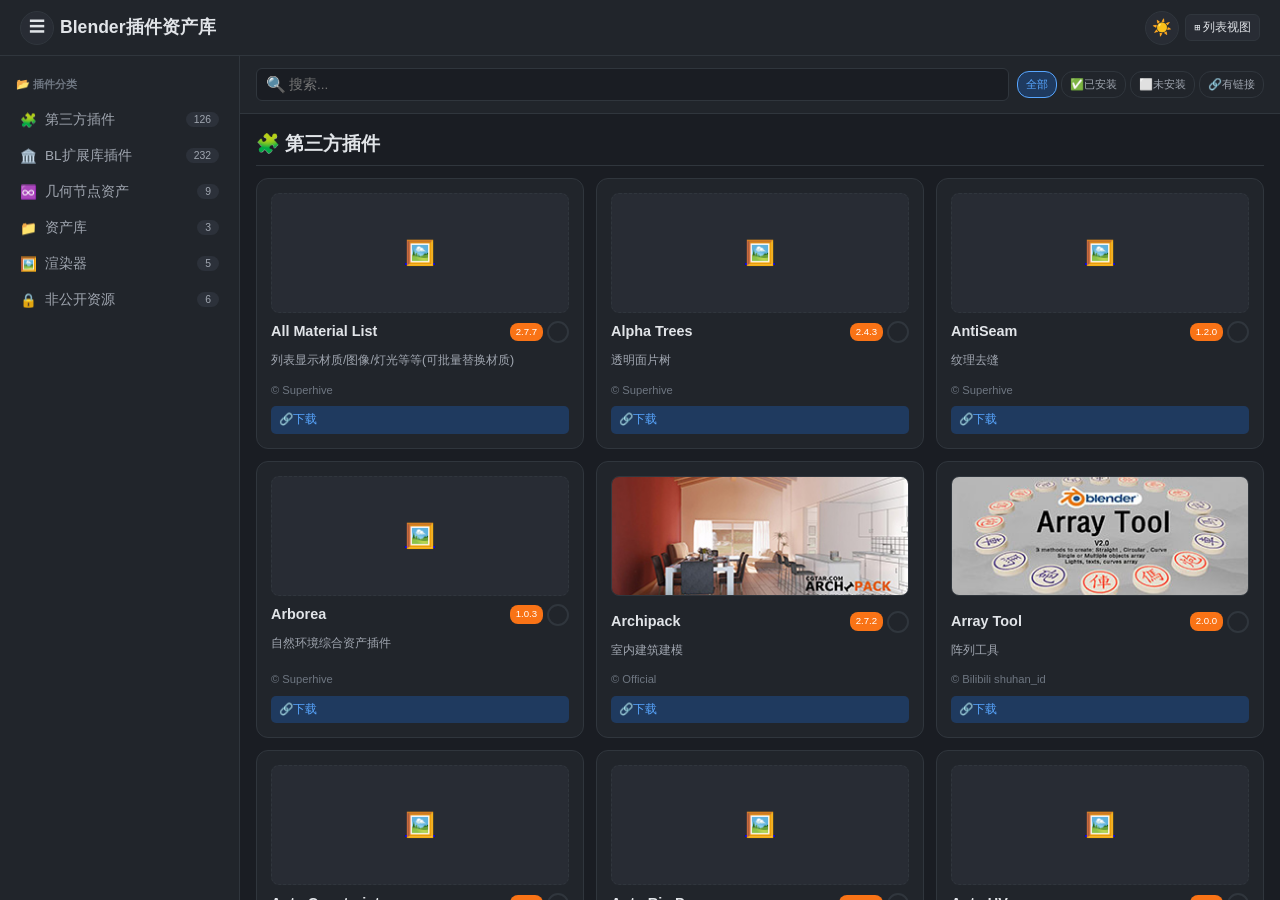
==== commit 99727547: "Update cjzx.html" ====
--- a/cjzx.html
+++ b/cjzx.html
@@ -297,4 +297,4 @@
             }
             .plugin-grid { grid-template-columns: 1fr !important; }
         }
-    </style><style>.header-actions { display: flex !important; }.header-actions .btn:not(#themeToggle):not(#viewModeToggle) { display: none !important; }.sidebar-footer{display:none!important;}.edit-btn{display:none!important;}.batch-checkbox{display:none!important;}.drag-handle{display:none!important;}.install-btn{display:flex!important;}#themeToggle{display:flex!important;}.sidebar-toggle{display:flex!important;}.sidebar{transition:width 0.3s ease,min-width 0.3s ease,padding 0.3s ease,opacity 0.3s ease;overflow:hidden;}.sidebar.sidebar-hidden{width:0!important;min-width:0!important;padding:0!important;border:none;opacity:0;}@media (max-width:480px){.sidebar{position:absolute;z-index:200;height:calc(100vh - 56px);left:0;top:56px;width:260px;transform:translateX(-100%);transition:transform 0.3s ease;box-shadow:4px 0 12px rgba(0,0,0,0.3);}.sidebar.sidebar-hidden{transform:translateX(-100%);width:260px!important;min-width:260px!important;padding:12px 10px!important;opacity:1;border-right:1px solid var(--border);}.sidebar:not(.sidebar-hidden){transform:translateX(0);}.plugin-grid{grid-template-columns:1fr!important;}}</style></head><body><header class="app-header"><div class="logo"><button class="btn btn-icon sidebar-toggle" id="sidebarToggle" title="展开/收起分类">☰</button><span>Blender插件资产库</span></div><div class="header-actions"><button class="btn btn-icon" id="themeToggle">🌓</button><button class="btn btn-sm" id="viewModeToggle">⊞ 列表视图</button></div></header><div class="app-body"><aside class="sidebar" id="sidebar"></aside><main class="main-content"><div class="toolbar"><div class="search-box"><span>🔍</span><input type="text" id="searchInput" placeholder="搜索..."></div><div class="filter-tags"><span class="filter-tag active" data-filter="all">全部</span><span class="filter-tag" data-filter="installed">✅已安装</span><span class="filter-tag" data-filter="not-installed">⬜未安装</span><span class="filter-tag" data-filter="has-link">🔗有链接</span></div></div><div class="card-grid" id="cardGrid"></div></main></div><script>var DEFAULT_COVER_URL="[data-uri]";var EXPORT_TIME="1789120556534";var SAVE_KEY="blender_preview_install";function loadData(){try{var t=localStorage.getItem("preview_time");if(t!==EXPORT_TIME){localStorage.removeItem(SAVE_KEY);localStorage.setItem("preview_time",EXPORT_TIME);}var s=localStorage.getItem(SAVE_KEY);if(s)return JSON.parse(s);}catch(e){}return [{"id":"third-party","name":"第三方插件","icon":"🧩","plugins":[{"id":"excel-1778344846646-1","name":"All Material List","desc":"列表显示材质/图像/灯光等等(可批量替换材质)","version":"2.7.7","link":"https://pan.baidu.com/s/14ZmI4P1a19Eyl2suBnke_A?pwd=plug","source":"Superhive","sourceLink":"https://superhivemarket.com/products/all-material-list?search_id=49524991","image":"https://assets.superhivemarket.com/store/product/155772/image/medium-1c36a26a1d948398f6429920b5452398.png","installed":false,"categoryId":"third-party"},{"id":"excel-1778344846646-2","name":"Alpha Trees","desc":"透明面片树","version":"2.4.3","link":"https://pan.baidu.com/s/1CspFv2NbetIcH8Z9FXLdhw?pwd=plug","source":"Superhive","sourceLink":"https://superhivemarket.com/products/alpha-trees?search_id=49525367","image":"https://assets.superhivemarket.com/store/product/162772/image/d972b7d3b84d5fac016ac909f0459705.jpg","installed":false,"categoryId":"third-party"},{"id":"excel-1778344846646-3","name":"AntiSeam","desc":"纹理去缝","version":"1.2.0","link":"https://pan.baidu.com/s/1a_86wFI9QrpZdlPMRmJa8g?pwd=plug","source":"Superhive","sourceLink":"","image":"https://assets.superhivemarket.com/store/product/157888/image/medium-adc56e3001a6fea859f037d53579cfdd.jpg","installed":false,"categoryId":"third-party"},{"id":"excel-1778344846646-4","name":"Arborea","desc":"自然环境综合资产插件","version":"1.0.3","link":"https://pan.baidu.com/s/1799kqrd9qeoGIfswO5bGKw?pwd=plug","source":"Superhive","sourceLink":"","image":"https://assets.superhivemarket.com/store/product/236776/image/medium-46d3adbb9ba96a9a2654210932e98113.jpg","installed":false,"categoryId":"third-party"},{"id":"excel-1778344846646-5","name":"Archipack","desc":"室内建筑建模","version":"2.7.2","link":"https://pan.baidu.com/s/1ilPDZ_sfTrK3CXWMNS8eaw?pwd=plug","source":"Official","sourceLink":"https://blender-archipack.org/","image":"plugimg/ArchiPack.jpg","installed":false,"categoryId":"third-party"},{"id":"excel-1778344846646-6","name":"Array Tool","desc":"阵列工具","version":"2.0.0","link":"https://pan.baidu.com/s/1t6Z2QE2mSVpjHBIB-RfL8Q?pwd=plug","source":"Bilibili shuhan_id","sourceLink":"https://www.bilibili.com/video/BV1HC4y1c7w4/","image":"plugimg/Array Tool.jpg","installed":false,"categoryId":"third-party"},{"id":"excel-1778344846646-7","name":"Auto Constraints","desc":"自动锁定轴向","version":"1.1.0","link":"https://pan.baidu.com/s/14jS5id3O9-L42NXbV1jtfA?pwd=plug","source":"Superhive","sourceLink":"https://superhivemarket.com/products/autoconstraints","image":"https://assets.superhivemarket.com/store/product/206216/image/71d07ae8496cf469ec5c1e42cb0e4e5f.png","installed":false,"categoryId":"third-party"},{"id":"excel-1778344846646-8","name":"Auto Rig Pro","desc":"角色绑定","version":"3.78.41","link":"https://pan.baidu.com/s/1e4aD68Ru1NteIRXbIPW6Bw?pwd=plug","source":"Superhive","sourceLink":"https://superhivemarket.com/products/auto-rig-pro?search_id=49533126","image":"https://assets.superhivemarket.com/store/product/126738/image/medium-8a08b0d890c2231a7b6f821bcd62d635.jpg","installed":false,"categoryId":"third-party"},{"id":"excel-1778344846646-9","name":"Auto UV","desc":"一键展uv","version":"1.0.1","link":"https://pan.baidu.com/s/1JESV37TfI7V1TmvSfcbBCQ?pwd=plug","source":"Superhive Free","sourceLink":"https://superhivemarket.com/products/free-addon-autouv","image":"https://assets.superhivemarket.com/store/product/199174/image/87ab0b4acffa2cf1bae8db0f6057415a.jpg","installed":false,"categoryId":"third-party"},{"id":"excel-1778344846646-10","name":"B.B. Nodes","desc":"B.B.几何节点资产预设插件","version":"2.1.2","link":"https://pan.baidu.com/s/1Ji6ir0TugoOppU-Y3GaAaw?pwd=plug","source":"Superhive","sourceLink":"https://superhivemarket.com/products/bb-nodes-add-on?search_id=49533172","image":"https://assets.superhivemarket.com/store/product/179938/image/1b8a8233ce829404ee42a52dd7da08b1.jpg","installed":false,"categoryId":"third-party"},{"id":"excel-1778344846646-11","name":"B4D Tools","desc":"几何节点仿C4D工具","version":"1.4.4","link":"https://pan.baidu.com/s/1J9wO9Bl2OpWxtsQXbsvJQA?pwd=plug","source":"Superhive","sourceLink":"https://superhivemarket.com/products/b4d-tools-13?search_id=49533180","image":"https://assets.superhivemarket.com/store/product/186901/image/medium-2386b5bc19c2b65af771e24adec15b92.png","installed":false,"categoryId":"third-party"},{"id":"excel-1778344846646-12","name":"Baga Ivy Generator","desc":"藤曼生成器","version":"2.0.2","link":"https://pan.baidu.com/s/1o1tw1vh1ZfzyUExcfvrvhQ?pwd=plug","source":"Superhive","sourceLink":"https://superhivemarket.com/products/bagaivy?search_id=49533186","image":"https://assets.superhivemarket.com/store/product/184394/image/medium-387842781f1da613fdb9375145fd99fa.jpg","installed":false,"categoryId":"third-party"},{"id":"excel-1778344846646-13","name":"Better Lighting","desc":"灯光照明插件-周年礼物","version":"2.1.0","link":"https://pan.baidu.com/s/1E-Zk2ofh2HWQhYqoarcjrQ?pwd=plug","source":"Superhive","sourceLink":"https://superhivemarket.com/products/better-lighting?search_id=49533191","image":"https://assets.superhivemarket.com/store/product/202661/image/medium-5cd80980a9ae936bcad2e03a3f0a3daf.jpg","installed":false,"categoryId":"third-party"},{"id":"excel-1778344846646-14","name":"BetterFBX","desc":"更好的FBX导入导出工具","version":"6.3.5","link":"https://pan.baidu.com/s/16punKi4wfCZ3Oz6lHHfhDw?pwd=plug","source":"Superhive","sourceLink":"https://superhivemarket.com/products/better-fbx-importer--exporter?search_id=49533315","image":"https://assets.superhivemarket.com/store/product/155439/image/medium-4e1a1037a1a62bfec908e1850015b08e.png","installed":false,"categoryId":"third-party"},{"id":"excel-1778344846646-15","name":"BlenderBezierUtils","desc":"贝塞尔工具","version":"铁锅炖内置","link":"https://pan.baidu.com/s/1qxny4sNtbj_KJC26rw6EOQ?pwd=2333","source":"Github","sourceLink":"https://github.com/Shriinivas/blenderbezierutils","image":"plugimg/BlenderBezierUtils.jpg","installed":false,"categoryId":"third-party"},{"id":"excel-1778344846646-16","name":"BlenderGIS","desc":"三维地理地形模拟建模","version":"2.2.15","link":"https://pan.baidu.com/s/1ZLEQTDFIpNzkgyCv5SC4rA?pwd=plug","source":"Github","sourceLink":"https://github.com/domlysz/BlenderGIS","image":"plugimg/BlenderGIS.jpg","installed":false,"categoryId":"third-party"},{"id":"excel-1778344846646-17","name":"Blenderkit","desc":"在线模型材质资产库","version":"offcial","link":"https://www.blenderkit.com/get-blenderkit/","source":"Official","sourceLink":"https://www.blendkit.com/get-blendkit/","image":"plugimg/blenderkit.jpg","installed":false,"categoryId":"third-party"},{"id":"excel-1778344846646-18","name":"Blosm Pro","desc":"一键导入OpenStreetMap、Google 3D 城市、地形","version":"2.7.23 Pro","link":"https://pan.baidu.com/s/1g8X3JfGQ-vXy5jdg0UOteQ?pwd=plug","source":"Github/Gumroad","sourceLink":"https://github.com/vvoovv/blosm","image":"plugimg/blosm.jpg","installed":false,"categoryId":"third-party"},{"id":"excel-1778344846646-19","name":"Bmesh Clean","desc":"模型点线面清理","version":"1.1.205","link":"https://pan.baidu.com/s/139huqvI4zWGS5E_u9xWJ5Q?pwd=plug","source":"Superhive","sourceLink":"https://superhivemarket.com/products/bmesh-clean-add-on?search_id=49533475","image":"https://assets.superhivemarket.com/store/product/154967/image/medium-660dcdf9d9fd5b5411580b75168d8576.jpg","installed":false,"categoryId":"third-party"},{"id":"excel-1778344846646-20","name":"BoxCutter","desc":"硬表面建模","version":"26.1.5_1","link":"https://pan.baidu.com/s/1mMxDDVKKIJXCRdzNQ4I0Jg?pwd=plug","source":"Superhive","sourceLink":"https://superhivemarket.com/products/boxcutter?search_id=49533486","image":"https://assets.superhivemarket.com/store/product/112542/image/medium-eea239dd7732428eb557c249bb36e348.png","installed":false,"categoryId":"third-party"},{"id":"excel-1778344846646-21","name":"Building Tools","desc":"建筑快速手搓编辑生成","version":"1.0.13","link":"https://pan.baidu.com/s/1CjZPGZBxwGaVR-G4oxQ6UA?pwd=plug","source":"Github","sourceLink":"https://github.com/ranjian0/building_tools","image":"plugimg/BuildingTools.jpg","installed":false,"categoryId":"third-party"},{"id":"excel-1778344846646-23","name":"CAD Transform","desc":"类CAD变换吸附","version":"2.0.6","link":"https://pan.baidu.com/s/1HUdUWV9ZBT2At1YU0wO8Bg?pwd=plug","source":"Gumroad","sourceLink":"https://blender-archipack.gumroad.com/l/emiwtw","image":"plugimg/CAD Transform.jpg","installed":false,"categoryId":"third-party"},{"id":"excel-1778344846646-26","name":"Camera Tracker","desc":"自动化相机跟踪","version":"6.0.1","link":"https://pan.baidu.com/s/1vbrIPO5SX4BJog5qVSEmFw?pwd=plug","source":"Superhive","sourceLink":"https://superhivemarket.com/products/camera-tracker","image":"https://assets.superhivemarket.com/store/product/238790/image/medium-0f7908899af2bb796b43a8920a7aa22e.png","installed":false,"categoryId":"third-party"},{"id":"excel-1778344846646-27","name":"Clean Mesh","desc":"网格清理优化","version":"1.0.0","link":"https://pan.baidu.com/s/1ZVgXBbbu_nyhVC1OCnR0lA?pwd=plug","source":"Superhive","sourceLink":"https://superhivemarket.com/products/clean-mesh?search_id=49533664","image":"https://assets.superhivemarket.com/store/product/226351/image/medium-f7b725b7771c308a3b057787dbef8d1e.png","installed":false,"categoryId":"third-party"},{"id":"excel-1778344846646-28","name":"Clean Panels","desc":"N面板整理","version":"7.0.18","link":"https://pan.baidu.com/s/1TNJ_0ioasuFrLteBLc42Dw?pwd=plug","source":"Superhive","sourceLink":"https://superhivemarket.com/products/clean-panels-pro?search_id=49533775","image":"https://assets.superhivemarket.com/store/product/197790/image/medium-6c5eebf96ee873da67281fd2f4a0176e.png","installed":false,"categoryId":"third-party"},{"id":"excel-1778344846646-30","name":"Construction Lines","desc":"仿SU构造线建模","version":"0.9.8","link":"https://pan.baidu.com/s/1-y5vczCqrp90EriBQx_VFA?pwd=plug","source":"Superhive","sourceLink":"https://superhivemarket.com/products/construction-lines?search_id=49533793","image":"https://assets.superhivemarket.com/store/product/159510/image/f374fc0f4ad0fc2e7f64d2e43b4dcb8f.jpg","installed":false,"categoryId":"third-party"},{"id":"excel-1778344846646-31","name":"Creative Flow","desc":"硬表面建模插件(含文字一键处理)","version":"1.9.4","link":"https://pan.baidu.com/s/1fu3y7h-3vhdiom6WJsmGcA?pwd=plug","source":"Superhive","sourceLink":"https://superhivemarket.com/products/creative-flow?search_id=49533794","image":"https://assets.superhivemarket.com/store/product/187787/image/ec1c55445d1b488102351f13ccf201e4.jpg","installed":false,"categoryId":"third-party"},{"id":"excel-1778344846646-32","name":"Curves to Mesh","desc":"可编辑曲面建模转网格","version":"2.8.1","link":"https://pan.baidu.com/s/1pVLOIlKj0Pa7ji4PHSxi8w?pwd=plug","source":"Superhive","sourceLink":"https://superhivemarket.com/products/curves-to-mesh?search_id=49533803","image":"https://assets.superhivemarket.com/store/product/152072/image/medium-ba9eaceab572ea9ba8bf54d9640fee12.jpg","installed":false,"categoryId":"third-party"},{"id":"excel-1778344846646-33","name":"Decal Machine","desc":"表面建模贴花","version":"2.16.1","link":"https://pan.baidu.com/s/1YOaANOi6H6Adj54aAGtDZw?pwd=plug","source":"Superhive","sourceLink":"https://superhivemarket.com/products/decalmachine?search_id=49533809","image":"https://assets.superhivemarket.com/store/product/151196/image/medium-6ad75a94759eb15622695eba19086eda.jpg","installed":false,"categoryId":"third-party"},{"id":"excel-1778344846646-34","name":"Deepbump","desc":"法线贴图生成","version":"0.8.0","link":"https://pan.baidu.com/s/1mIM4mqMC-2hhrNZkn_sibw?pwd=plug","source":"Github","sourceLink":"https://github.com/HugoTini/DeepBump","image":"plugimg/Deepbump.jpg","installed":false,"categoryId":"third-party"},{"id":"excel-1778344846646-35","name":"Delta Quad","desc":"模型处理为四边面","version":"1.2.0","link":"https://pan.baidu.com/s/1v58nXLrabPFaNHJ4ePkuuQ?pwd=plug","source":"Superhive","sourceLink":"https://superhivemarket.com/products/delta-quad?search_id=49533824","image":"https://assets.superhivemarket.com/store/product/226382/image/medium-74960ed2ca14b9258e5f8f5fe4860ded.jpeg","installed":false,"categoryId":"third-party"},{"id":"excel-1778344846646-36","name":"Dynamic Terrain","desc":"动态地形","version":"1.0.4","link":"https://pan.baidu.com/s/1IHG3AstopV_juRGBtBHTxA?pwd=plug","source":"Superhive","sourceLink":"https://superhivemarket.com/products/dynamic-terrain?search_id=49533831","image":"https://assets.superhivemarket.com/store/product/199681/image/81b30bf3ea38d066534e07bd319cfdc6.jpg","installed":false,"categoryId":"third-party"},{"id":"excel-1778344846646-37","name":"Easeam","desc":"一键标记缝合边","version":"1.2.0","link":"https://pan.baidu.com/s/15i8rCjL_5ZoOrXMr1MxIDg?pwd=plug","source":"Superhive","sourceLink":"https://superhivemarket.com/products/easeam?search_id=49533834","image":"https://assets.superhivemarket.com/store/product/171628/image/a8f8621647c2fe8a1a63ea534f045324.png","installed":false,"categoryId":"third-party"},{"id":"excel-1778344846646-38","name":"Engon","desc":"开源多资产库资源管理","version":"1.11.0","link":"https://pan.baidu.com/s/162_A3NevUDq9vzULqPbkGA?pwd=plug","source":"Github","sourceLink":"https://github.com/polygoniq/engon","image":"plugimg/Engon.jpg","installed":false,"categoryId":"third-party"},{"id":"excel-1778344846646-39","name":"ExtremePBR","desc":"PBR材质库","version":"4.2.106","link":"https://pan.baidu.com/s/1NLHVQS9nKPCITCWbdspCyg?pwd=plug","source":"Superhive","sourceLink":"https://superhivemarket.com/products/extreme-pbr-addon-for-blender-279-2?search_id=49533883","image":"https://assets.superhivemarket.com/store/product/154644/image/medium-bf7ad4a6070b8c2dbc3abcbaeb573cfb.jpg","installed":false,"categoryId":"third-party"},{"id":"excel-1778344846646-41","name":"Flow","desc":"资产管理","version":"5.1.0","link":"https://pan.baidu.com/s/1r3FkIPg_U0paLERizKGxvA?pwd=plug","source":"Officials Free","sourceLink":"https://polyspaace.com/addons","image":"https://polyspaace.com/_next/image?url=%2Fproduct-banners%2Fflow-featured-2025.jpg&w=2048&q=75","installed":false,"categoryId":"third-party"},{"id":"excel-1778344846646-42","name":"Flowify","desc":"曲面贴合缩裹","version":"1.3.3","link":"https://pan.baidu.com/s/1z8peIMpHrVg-uTUrjLrDfQ?pwd=plug","source":"Superhive","sourceLink":"https://superhivemarket.com/products/flowify?search_id=49533930","image":"https://assets.superhivemarket.com/store/product/197514/image/medium-3d0a7f0b33c51947043fbc83ec1e52e3.jpg","installed":false,"categoryId":"third-party"},{"id":"excel-1778344846646-43","name":"Fluent Materializer","desc":"自定义材质制作烘焙","version":"1.10.0","link":"https://pan.baidu.com/s/1pwkCYJiDARPzuLQO23fMiA?pwd=plug","source":"Superhive","sourceLink":"https://superhivemarket.com/products/fluent-materializer?search_id=49533934","image":"https://assets.superhivemarket.com/store/product/167449/image/d3173aa2b04349269b1c67c58d4659a2.jpg","installed":false,"categoryId":"third-party"},{"id":"p-1789110777525","name":"Gaffer","desc":"灯光与HDRI环境光管理插件","version":"3.2.10","link":"https://pan.baidu.com/s/1DrwSXPxzrBSxl4XAnZIhNw?pwd=plug","source":"Github","sourceLink":"https://github.com/gregzaal/Gaffer","image":"plugimg/Gaffer.jpg","installed":false,"categoryId":"third-party"},{"id":"excel-1778344846646-46","name":"Geo Scatter","desc":"模型散布工具","version":"5.6.4","link":"https://pan.baidu.com/s/1U5xFq-ZCmZBUt_tw5FiGjw?pwd=plug","source":"Superhive","sourceLink":"https://superhivemarket.com/products/scatter?search_id=49533943","image":"https://assets.superhivemarket.com/store/product/156436/image/medium-b64dcd3154e1b29f022ecd3c3338194b.png","installed":false,"categoryId":"third-party"},{"id":"excel-1778344846646-47","name":"Geo Swarm","desc":"昆虫鸟群群集动画模拟","version":"3.0.0","link":"https://pan.baidu.com/s/1dGVMCL5gUylk8239Y1uKUQ?pwd=plug","source":"Superhive","sourceLink":"https://superhivemarket.com/products/geo-swarm?search_id=49533946","image":"https://assets.superhivemarket.com/store/product/196329/image/medium-0b8b11bb13b439339705ff2c8c526adc.jpg","installed":false,"categoryId":"third-party"},{"id":"excel-1778344846646-48","name":"Global HDR","desc":"HDRI控制插件+资产","version":"1.0.0","link":"https://pan.baidu.com/s/1s4zHS80n6gTtmIYpFNIRfA?pwd=plug","source":"Superhive","sourceLink":"https://superhivemarket.com/products/globalhdri-masters-the-light?search_id=49533956","image":"https://assets.superhivemarket.com/store/product/234740/image/medium-d9b1dcecbd84d560836e00b88497a6be.jpg","installed":false,"categoryId":"third-party"},{"id":"excel-1778344846646-49","name":"GridModeler","desc":"网格建模工具","version":"1.42.1","link":"https://pan.baidu.com/s/1m8mE17A25A0nA0GX0idrYw?pwd=plug","source":"Superhive","sourceLink":"https://superhivemarket.com/products/grid-modeler?search_id=49533994","image":"https://assets.superhivemarket.com/store/product/165664/image/medium-6a4ac328fa7504a566adbc8f8532417d.jpg","installed":false,"categoryId":"third-party"},{"id":"excel-1778344846646-50","name":"GroupPro","desc":"物体编组打组工具","version":"3.0.5","link":"https://pan.baidu.com/s/1P_6qUx15Jl9HpQzp1TcUZA?pwd=plug","source":"Superhive","sourceLink":"https://superhivemarket.com/products/grouppro?search_id=49534005","image":"https://assets.superhivemarket.com/store/product/185939/image/3f8dc6603bc4ea536075f05fcf660f20.jpg","installed":false,"categoryId":"third-party"},{"id":"excel-1778344846646-45","name":"Gscatter","desc":"免费散布工具","version":"0.12.0","link":"https://pan.baidu.com/s/1oeswlX1Zy3v5eUYHaCULnw?pwd=plug","source":"Official Free","sourceLink":"https://store.gscatter.com","image":"plugimg/Gscatter.jpg","installed":false,"categoryId":"third-party"},{"id":"excel-1778344846646-51","name":"Hair Tool","desc":"毛发工具+资产库","version":"4.5.1","link":"https://pan.baidu.com/s/1e4jxjOnjYKh1n4QPvkdaEg?pwd=plug","source":"Gumroad","sourceLink":"https://bartoszstyperek.gumroad.com/l/hairtool","image":"plugimg/Hair Tool.jpg","installed":false,"categoryId":"third-party"},{"id":"excel-1778344846646-52","name":"Hard Ops","desc":"硬表面建模","version":"26.1.7a","link":"https://pan.baidu.com/s/1-7Qt2auZCBELisOGOxiUVA?pwd=plug","source":"Superhive","sourceLink":"https://superhivemarket.com/products/hard-ops--boxcutter-ultimate-bundle?search_id=49534380","image":"https://assets.superhivemarket.com/store/product/152952/image/medium-27c1d7254a0c2cedd780b836f73d1519.png","installed":false,"categoryId":"third-party"},{"id":"excel-1778344846646-53","name":"HDRI Sun Aligner","desc":"HDR 日光对齐(Github)","version":"1.6","link":"https://pan.baidu.com/s/1qKrMT2nvputhyfBRMdrlGg?pwd=plug","source":"Github","sourceLink":"https://github.com/akej74/hdri-sun-aligner","image":"plugimg/HDRI Sun Aligner.jpg","installed":false,"categoryId":"third-party"},{"id":"excel-1778344846646-54","name":"ICity","desc":"程序化城市生成","version":"1.7.1","link":"https://pan.baidu.com/s/1wTmrYb5Fl_NovipgV1YcJg?pwd=plug","source":"Superhive","sourceLink":"https://superhivemarket.com/products/icity?search_id=49534405","image":"https://assets.superhivemarket.com/store/product/208351/image/medium-d0ed27536c3340395c6d889f4cb50bfc.png","installed":false,"categoryId":"third-party"},{"id":"excel-1778344846646-40","name":"IME Helper 输入法助手","desc":"修复Blender中文输入问题","version":"官方网盘","link":"https://pan.baidu.com/s/1H9DxkAdmBJXLhl5Aj29Q6Q?pwd=q4e5","source":"Github","sourceLink":"https://github.com/Arius-Cr/wire_ext_blender_fix_ime","image":"plugimg/srfzs.jpg","installed":false,"categoryId":"third-party"},{"id":"excel-1778344846646-55","name":"Import As Decal","desc":"贴花插件","version":"2.6.0","link":"https://pan.baidu.com/s/1p8rt5PAd3uLDjLL0R4lW7g?pwd=plug","source":"Gumroad Free","sourceLink":"https://amanbairwal.gumroad.com/l/ImportAsDecal","image":"https://assets.superhivemarket.com/store/product/169452/image/8448845013b946c49711d72c613803e7.png","installed":false,"categoryId":"third-party"},{"id":"excel-1778344846646-57","name":"Instant Clean","desc":"一键清理","version":"2.2.5","link":"https://pan.baidu.com/s/1ERJGafQTtrrtFXmSte_YMw?pwd=plug","source":"Superhive","sourceLink":"https://superhivemarket.com/products/instantclean?search_id=49534632","image":"https://assets.superhivemarket.com/store/product/185903/image/medium-0b2c024a4c6097a9fe21c368caa65867.jpg","installed":false,"categoryId":"third-party"},{"id":"excel-1778344846646-58","name":"Kekit","desc":"Kekit工具集","version":"3.67","link":"https://pan.baidu.com/s/1jPYn8JNGQ0e4pi_5EAgJsg?pwd=plug","source":"Superhive","sourceLink":"https://superhivemarket.com/products/kekit?search_id=49534650","image":"https://assets.superhivemarket.com/store/product/189978/image/medium-d548f2015f3b53ba2a986c0bf7adcba7.jpg","installed":false,"categoryId":"third-party"},{"id":"p-1789120431852","name":"Kushiro Tools","desc":"建模工具集","version":"1.19.1","link":"https://pan.baidu.com/s/1yS_AOb0R5tLqsFmaqs8oFA?pwd=plug","source":"Gumroad","sourceLink":"https://kushiro.gumroad.com/l/ikzrmy?layout=discover&recommended_by=search","image":"https://assets.superhivemarket.com/store/product/245495/image/medium-b261c6a3238714d05cfc643dba1d6a48.png","installed":false,"categoryId":"third-party"},{"id":"excel-1778344846646-59","name":"Leafig","desc":"叶片生成 图片转模型","version":"1.0.11","link":"https://pan.baidu.com/s/1apilzNY8Ieadle-sBj5M4A?pwd=plug","source":"Gumroad","sourceLink":"https://ambient.gumroad.com/l/leafig","image":"plugimg/leafig.jpg","installed":false,"categoryId":"third-party"},{"id":"excel-1778344846646-60","name":"Light Control","desc":"灯光控制","version":"1.5.4","link":"https://pan.baidu.com/s/1KU5-Pe0mxjcmSGhCzUl-iA?pwd=plug","source":"Superhive","sourceLink":"https://superhivemarket.com/products/light-control?search_id=49534670","image":"https://assets.superhivemarket.com/store/product/188922/image/medium-7f40d9e59a0b2c56c323a9e249be6dae.png","installed":false,"categoryId":"third-party"},{"id":"excel-1778344846646-61","name":"Light Wrangler","desc":"快速灯光打光工具","version":"4.2.29","link":"https://pan.baidu.com/s/1P7VF9YvnTaI5usRmYx0u8w?pwd=plug","source":"Superhive","sourceLink":"https://superhivemarket.com/products/light-wrangler?search_id=49534678","image":"https://assets.superhivemarket.com/store/product/195827/image/medium-e9b4895e03e5257c2d25a363b6c5e069.jpg","installed":false,"categoryId":"third-party"},{"id":"excel-1778344846646-62","name":"LightPainter","desc":"灯光绘制插件","version":"1.2.0","link":"https://pan.baidu.com/s/18XBKMBBEZ20mqIVy69i3aQ?pwd=plug","source":"Superhive","sourceLink":"https://superhivemarket.com/products/light-painter?search_id=49534680","image":"https://assets.superhivemarket.com/store/product/247375/image/medium-8fdedb17263e7b85279da1e3d6573e00.png","installed":false,"categoryId":"third-party"},{"id":"excel-1778344846646-64","name":"LumenPro","desc":"导入、预览和管理光度数据，基于照度的灯光管理插件","version":"1.0.7","link":"https://pan.baidu.com/s/1OsHtRhvVXwmErlEezXD2uw?pwd=plug","source":"Superhive","sourceLink":"https://superhivemarket.com/products/lumen-pro?search_id=49534685","image":"https://assets.superhivemarket.com/store/product/164147/image/c839742ac05d4f0d62a7691ad45d0c09.png","installed":false,"categoryId":"third-party"},{"id":"excel-1778344846646-65","name":"MACHIN3tools","desc":"必备高效建模工作流优化插件 U KNOW M3","version":"1.13.8 DeusEX","link":"https://pan.baidu.com/s/1SshOBzIINmpiC_AVEIM8ug?pwd=plug","source":"Superhive","sourceLink":"https://superhivemarket.com/products/machin3tools?search_id=49534690","image":"https://assets.superhivemarket.com/store/product/153574/image/medium-041a4ac6bc24a078963c283d85466bed.jpg","installed":false,"categoryId":"third-party"},{"id":"excel-1778344846646-67","name":"Material Picker","desc":"材质拾取工具(可吸几何节点内材质)","version":"1.3.2","link":"https://pan.baidu.com/s/19d65ITr9bHTauHmEIYdi0Q?pwd=plug","source":"Superhive","sourceLink":"https://superhivemarket.com/products/materialpicker?search_id=49534889","image":"https://assets.superhivemarket.com/store/product/192307/image/medium-bd229276e2962910c23c328ffaf30fc9.jpg","installed":false,"categoryId":"third-party"},{"id":"excel-1778344846646-68","name":"Max to blender","desc":"max文件导入","version":"2024","link":"https://pan.baidu.com/s/1xK4CZ4pZyiuyX39lng_6tA?pwd=plug","source":"Official","sourceLink":"https://www.3dtoall.com/products/maxtoblender","image":"plugimg/maxtoblender.jpg","installed":false,"categoryId":"third-party"},{"id":"excel-1778344846646-69","name":"MeasureIt ARCH","desc":"Measureit测量工具","version":"2026.3.21","link":"https://pan.baidu.com/s/1R3WklzdcbOmiHFIbvjs6oQ?pwd=plug","source":"Github","sourceLink":"https://github.com/kevancress/MeasureIt_ARCH","image":"plugimg/MeasureIt ARCH.jpg","installed":false,"categoryId":"third-party"},{"id":"excel-1778344846646-71","name":"Mesh Cleaner","desc":"网格清理","version":"2.0.0","link":"https://pan.baidu.com/s/1XuFWC12bZXhjRLm0eog5MQ?pwd=plug","source":"Gumroad Free","sourceLink":"https://decoded.gumroad.com/l/meshcleaner","image":"plugimg/Mesh Cleaner.jpg","installed":false,"categoryId":"third-party"},{"id":"excel-1778344846646-72","name":"MESHmachine","desc":"硬表面建模助手","version":"0.20.1","link":"https://pan.baidu.com/s/1rUwna5E3CI4Iytryred-qw?pwd=plug","source":"Superhive","sourceLink":"https://superhivemarket.com/products/meshmachine?search_id=49535010","image":"https://assets.superhivemarket.com/store/product/152364/image/medium-cbe9740b5ff89c1f39e6f617cfd27ae2.jpg","installed":false,"categoryId":"third-party"},{"id":"excel-1778344846646-74","name":"N Panel Sub Tabs","desc":"N面板管理","version":"2.1.0","link":"https://pan.baidu.com/s/1exud4cb1JtU9xb7DfVtazw?pwd=plug","source":"Superhive","sourceLink":"https://superhivemarket.com/products/n-panel-sub-tabs?search_id=49535016","image":"https://assets.superhivemarket.com/store/product/197571/image/medium-1325b64fa3c1cf68be6599ab73ad0f41.png","installed":false,"categoryId":"third-party"},{"id":"excel-1778344846646-75","name":"Node it","desc":"着色器节点预设 加热划痕等效果","version":"1.0.0","link":"https://pan.baidu.com/s/1o9OyoeSPCP90PxvH2hB-Lg?pwd=plug","source":"Superhive","sourceLink":"https://superhivemarket.com/products/node-it?search_id=49535023","image":"https://assets.superhivemarket.com/store/product/205444/image/medium-89983c3344a15d4bf8564129b7aa3a68.jpg","installed":false,"categoryId":"third-party"},{"id":"excel-1778344846646-76","name":"Node Preview","desc":"节点预览","version":"1.2.1","link":"https://pan.baidu.com/s/1oVsCGzoEM4FKPHkrMwATeg?pwd=plug","source":"Superhive","sourceLink":"https://superhivemarket.com/products/node-preview?search_id=49535028","image":"https://assets.superhivemarket.com/store/product/165231/image/8910358a88d22add238761ad14eb9a95.jpg","installed":false,"categoryId":"third-party"},{"id":"excel-1778344846646-78","name":"One Click Damage","desc":"一键破损","version":"2.5.2","link":"https://pan.baidu.com/s/1cv-bAdCYMr-bZfVyEzpd8Q?pwd=plug","source":"Superhive","sourceLink":"https://superhivemarket.com/products/ocd?search_id=49535037","image":"https://assets.superhivemarket.com/store/product/173794/image/medium-5e5bd40d25d0f95b81ab3fbb4ac748a0.png","installed":false,"categoryId":"third-party"},{"id":"excel-1778344846646-79","name":"One Click Dust","desc":"一键灰尘","version":"1.0.0","link":"https://pan.baidu.com/s/1u8hzYt9l5nRgjdKm13fLvA?pwd=plug","source":"Superhive","sourceLink":"https://superhivemarket.com/products/one-click-dust?search_id=49535037","image":"https://assets.superhivemarket.com/store/product/204366/image/fc44d27fdddf1c823663b0c4c852755a.jpg","installed":false,"categoryId":"third-party"},{"id":"excel-1778344846646-80","name":"OpenScatter","desc":"开源散布插件","version":"1.0.7 停止更新","link":"https://pan.baidu.com/s/1RRl9rF2H3EmPWKtw5tcRLg?pwd=plug","source":"Github","sourceLink":"https://github.com/GitMay3D/OpenScatter","image":"plugimg/opnscatter.jpg","installed":false,"categoryId":"third-party"},{"id":"excel-1778344846646-81","name":"Ornament Generator","desc":"装饰花纹线条生成器","version":"1.1.0","link":"https://pan.baidu.com/s/1bN0CSUq1ungsyBdqAvholQ?pwd=plug","source":"Superhive","sourceLink":"https://superhivemarket.com/products/ornament-generator?search_id=49535051","image":"https://assets.superhivemarket.com/store/product/223816/image/medium-9796698144e9748560e4a43ba8f07bd8.jpg","installed":false,"categoryId":"third-party"},{"id":"excel-1778344846646-82","name":"Perspective Plotter","desc":"相机求反","version":"1.2.7","link":"https://pan.baidu.com/s/1z8NNUe5b_LFLnhAVFpyncg?pwd=plug","source":"Superhive","sourceLink":"https://superhivemarket.com/products/perspective-plotter?search_id=49535055","image":"https://assets.superhivemarket.com/store/product/174724/image/medium-c5b6e1061ce20126bdacaa564ee9a9be.jpg","installed":false,"categoryId":"third-party"},{"id":"excel-1778344846646-83","name":"Photographer","desc":"灯光相机插件(推荐)","version":"5.8.4","link":"https://pan.baidu.com/s/11BYK3Nb7eZ68_jb2RGkHhQ?pwd=plug","source":"Gumroad","sourceLink":"https://chafouin.gumroad.com/l/photographer5","image":"plugimg/Photographer.jpg","installed":false,"categoryId":"third-party"},{"id":"excel-1778344846646-84","name":"Physical Atmosphere","desc":"程序化天空(内含同系列插件)","version":"2.7.4","link":"https://pan.baidu.com/s/1uLTZBez8KpCUXIQfeJmFaw?pwd=plug","source":"Superhive","sourceLink":"https://superhivemarket.com/products/physical-starlight-and-atmosphere?search_id=49535114","image":"https://assets.superhivemarket.com/store/product/155998/image/medium-3fb166d3ad198b82adb93f6c198505f4.jpg","installed":false,"categoryId":"third-party"},{"id":"excel-1778344846646-85","name":"Pidgeon Tool Bag","desc":"工具包含超级降噪","version":"3.2.0","link":"https://pan.baidu.com/s/1CdU7K0ZHR_D8TtPc3DjuyQ?pwd=plug","source":"Superhive","sourceLink":"https://superhivemarket.com/products/pidgeontoolbag?search_id=49535119","image":"https://assets.superhivemarket.com/store/product/196940/image/6c2975ffc7db9a51efb6166230eed5c0.png","installed":false,"categoryId":"third-party"},{"id":"excel-1778344846646-86","name":"Pie Menu Editor","desc":"自定义饼菜单","version":"1.18.8","link":"https://pan.baidu.com/s/1B_gVRzAOxn_5SNUFMrJAAQ?pwd=plug","source":"Superhive","sourceLink":"https://superhivemarket.com/products/pie-menu-editor?search_id=49535137","image":"https://assets.superhivemarket.com/store/product/70990/image/medium-509933fc5c45520c8bacf84c28fa4eb8.png","installed":false,"categoryId":"third-party"},{"id":"excel-1778344846646-87","name":"Pivot Transform","desc":"原点调整工具","version":"4.2.0","link":"https://pan.baidu.com/s/1VN5x-m5k85vEXBaOzwkLGg?pwd=plug","source":"Superhive","sourceLink":"https://superhivemarket.com/products/pivot-transform?search_id=49535142","image":"https://assets.superhivemarket.com/store/product/155403/image/medium-ea12c11d2e48a62bc18d6b9f9a8970b7.png","installed":false,"categoryId":"third-party"},{"id":"excel-1778344846646-88","name":"Polyhaven","desc":"polyhaven开源资产库插件","version":"1.2.3","link":"https://pan.baidu.com/s/1YTu5OpF47StNoT5PjiSXTw?pwd=plug","source":"Official","sourceLink":"https://polyhaven.com/zh/plugins/blender","image":"plugimg/Polyhaven.jpg","installed":false,"categoryId":"third-party"},{"id":"excel-1778344846646-89","name":"Procedural Crowds","desc":"程序化人群动画生成器","version":"2.2.0","link":"https://pan.baidu.com/s/1mH97AvPNbRRnCqepAcHRSg?pwd=plug","source":"Superhive","sourceLink":"https://superhivemarket.com/products/procedural-crowds?search_id=49535169","image":"https://assets.superhivemarket.com/store/product/190496/image/medium-0cc5587155987235f3c297019ec1816a.jpg","installed":false,"categoryId":"third-party"},{"id":"excel-1778344846646-90","name":"Procedural Signs","desc":"程序化招牌广告标识生成器","version":"2.0.0","link":"https://pan.baidu.com/s/1LarkiaYrXZ87IiL7aQfxhg?pwd=plug","source":"Superhive","sourceLink":"https://superhivemarket.com/products/procedural-signs?search_id=49535174","image":"https://assets.superhivemarket.com/store/product/194413/image/medium-5368b3faab6e409542b59e50b1b7e7a9.jpg","installed":false,"categoryId":"third-party"},{"id":"excel-1778344846646-91","name":"Profiler","desc":"角线装饰线生成器","version":"1.8.0","link":"https://pan.baidu.com/s/1TKPsY6kw6C0G1cecDDz5ww?pwd=plug","source":"Superhive","sourceLink":"https://superhivemarket.com/products/profiler-blender-add-on?search_id=49535176","image":"https://assets.superhivemarket.com/store/product/182128/image/medium-09f80a55226bd3407c63494dad643025.jpg","installed":false,"categoryId":"third-party"},{"id":"excel-1778344846646-92","name":"Psd Layers","desc":"图层纹理绘制","version":"1.5.2","link":"https://pan.baidu.com/s/1NdAVP5i6PdV-jwp-BE2eYg?pwd=plug","source":"Superhive","sourceLink":"https://superhivemarket.com/products/psd-layers-?search_id=49535180","image":"https://assets.superhivemarket.com/store/product/193529/image/1cfd4e9731e22118f60fe6d9600957b2.jpg","installed":false,"categoryId":"third-party"},{"id":"excel-1778344846646-93","name":"Punch it","desc":"挤出打洞工具","version":"1.2.0","link":"https://pan.baidu.com/s/19M_yhi7ZxY-ZIBpDZvm-VQ?pwd=plug","source":"Superhive","sourceLink":"https://superhivemarket.com/products/punchit?search_id=49535189","image":"https://assets.superhivemarket.com/store/product/174491/image/medium-76ac1e258f1bda732644302830db670b.jpg","installed":false,"categoryId":"third-party"},{"id":"excel-1778344846646-94","name":"Pure Sky","desc":"物理天空","version":"7.0.39","link":"https://pan.baidu.com/s/14hVuqxeuemPJun1bAfa9xw?pwd=plug","source":"Superhive","sourceLink":"https://superhivemarket.com/products/pure-sky?search_id=49535193","image":"https://assets.superhivemarket.com/store/product/155441/image/medium-6579ce722263d2bdbbbcd9caf036923f.jpg","installed":false,"categoryId":"third-party"},{"id":"excel-1778344846646-95","name":"QRemeshify","desc":"一键重拓扑","version":"1.1.0","link":"https://pan.baidu.com/s/18tS-5ycFH43b0ZfJdf4ozw?pwd=plug","source":"Github","sourceLink":"https://github.com/ksami/QRemeshify","image":"https://assets.superhivemarket.com/store/product/219393/image/medium-6bc1edb61ddadfb6d5de69d002526fba.png","installed":false,"categoryId":"third-party"},{"id":"excel-1778344846646-96","name":"Quad Remesher","desc":"一键重拓扑","version":"1.40","link":"https://pan.baidu.com/s/15zaF0i0amGbTBRdMUsqNCQ?pwd=plug","source":"Official","sourceLink":"https://exoside.com/","image":"plugimg/Quad Remesher.jpg","installed":false,"categoryId":"third-party"},{"id":"excel-1778344846646-97","name":"Quick Decals","desc":"快速贴花","version":"2.1.0","link":"https://pan.baidu.com/s/1FDepqUnAM1vxGEAhqPBUDw?pwd=plug","source":"Superhive","sourceLink":"https://superhivemarket.com/products/quick-decals?search_id=49535224","image":"https://assets.superhivemarket.com/store/product/168481/image/b81b51e1a0b875e5cd6428d4e1165c92.jpg","installed":false,"categoryId":"third-party"},{"id":"excel-1778344846646-98","name":"Quick Font","desc":"字体管理","version":"1.3.0","link":"https://pan.baidu.com/s/1-hcwDoDiIjluzWo2JYukjw?pwd=plug","source":"Superhive","sourceLink":"https://superhivemarket.com/products/quick-font?search_id=49535279","image":"https://assets.superhivemarket.com/store/product/214612/image/medium-fa3912a7f567ae07e3e62a643669466d.jpg","installed":false,"categoryId":"third-party"},{"id":"excel-1778344846646-99","name":"Random Flow","desc":"随机硬表面生成器","version":"4.1.0","link":"https://pan.baidu.com/s/1P86bK8PnTzEQCzQzNWVrog?pwd=plug","source":"Superhive","sourceLink":"https://superhivemarket.com/products/random-flow?search_id=49535281","image":"https://assets.superhivemarket.com/store/product/169473/image/medium-304e00c2a73af70ce4f9a52aa24f0ef2.png","installed":false,"categoryId":"third-party"},{"id":"excel-1778344846646-100","name":"RDBLab","desc":"动力学爆炸破碎烟雾模拟工具","version":"1.6.6","link":"https://pan.baidu.com/s/19YNo4-vQwb1AWyMbfSUU2A?pwd=plug","source":"Superhive","sourceLink":"https://superhivemarket.com/products/rbdlab?search_id=49535283","image":"https://assets.superhivemarket.com/store/product/166454/image/86fe92ae7bc7358807554abaefe0bd0f.jpg","installed":false,"categoryId":"third-party"},{"id":"excel-1778344846646-101","name":"Realtime Materials","desc":"材质插件","version":"2.1.6","link":"https://pan.baidu.com/s/1AKZqQjWeetpu8ywBxGNERA?pwd=plug","source":"Superhive","sourceLink":"https://superhivemarket.com/products/realtime-materials-for-blender?search_id=49535289","image":"https://assets.superhivemarket.com/store/product/166835/image/medium-c7b02cef9ec3b8a6bdf61e1f042c767d.png","installed":false,"categoryId":"third-party"},{"id":"excel-1778344846646-102","name":"REDHALO max2blender","desc":"MAX模型导入","version":"1.0.0","link":"https://pan.baidu.com/s/1-ouIO8QqpXYRmQlpEMzWgw?pwd=plug","source":"BlenderCN","sourceLink":"https://www.blendercn.org/20276.html","image":"plugimg/REDHALO max2blender.jpg","installed":false,"categoryId":"third-party"},{"id":"excel-1778344846646-103","name":"REDHALO SketchUp Importer","desc":"SU模型导入","version":"0.27.0","link":"https://pan.baidu.com/s/1-ouIO8QqpXYRmQlpEMzWgw?pwd=plug","source":"Github","sourceLink":"https://github.com/RedHaloStudio/Sketchup_Importer","image":"plugimg/REDHALO SketchUp Importer.jpg","installed":false,"categoryId":"third-party"},{"id":"excel-1778344846646-104","name":"Render Raw","desc":"类camera raw调色插件","version":"1.3.9","link":"https://pan.baidu.com/s/1NHITEYLBaDp7jGIRvdVRiQ?pwd=plug","source":"Superhive","sourceLink":"https://superhivemarket.com/products/render-raw?search_id=49535329","image":"https://assets.superhivemarket.com/store/product/200661/image/medium-cb4c2aae744e249d8ddf72349e849f12.jpg","installed":false,"categoryId":"third-party"},{"id":"excel-1778344846646-105","name":"Render Tools","desc":"材质ID分层渲染","version":"1.7.0","link":"https://pan.baidu.com/s/1b9sm7WaP7FR4DIVUIz66ZA?pwd=plug","source":"Superhive","sourceLink":"https://superhivemarket.com/products/render-tools?search_id=49535334","image":"https://assets.superhivemarket.com/store/product/190664/image/b2acd98004e87cd97860921acbf2102c.png","installed":false,"categoryId":"third-party"},{"id":"excel-1778344846646-106","name":"Resample Mesh","desc":"网格重采样 改变段数","version":"1.0.10","link":"https://pan.baidu.com/s/1f5KCLGcyWl4S_pzuYo_9kw?pwd=plug","source":"Superhive","sourceLink":"https://superhivemarket.com/products/resample-mesh?search_id=49535363","image":"https://assets.superhivemarket.com/store/product/232588/image/medium-1e13acf10cec9fa46c62669a2809a8d0.jpg","installed":false,"categoryId":"third-party"},{"id":"excel-1778344846646-107","name":"RetopoFlow","desc":"重拓扑工具","version":"4.2.0","link":"https://pan.baidu.com/s/17DnrbdUac0r7Pvd47aBzaA?pwd=plug","source":"Superhive","sourceLink":"https://superhivemarket.com/products/retopoflow?search_id=49535370","image":"https://assets.superhivemarket.com/store/product/231452/image/medium-acc87adbdd84500d85ffce90295c87d0.jpg","installed":false,"categoryId":"third-party"},{"id":"excel-1778344846646-108","name":"Round Inset","desc":"解决圆角内插穿模","version":"2.1.1","link":"https://pan.baidu.com/s/1GUC-jdF_zA9lodz3W0UTOQ?pwd=plug","source":"Superhive","sourceLink":"https://superhivemarket.com/products/round-inset?search_id=49535373","image":"https://assets.superhivemarket.com/store/product/179029/image/348eb817ea3052e596ade4c3e1ecca5f.jpg","installed":false,"categoryId":"third-party"},{"id":"excel-1778344846646-109","name":"Sanctus Library","desc":"程序化资产工具库","version":"3.4.20","link":"https://pan.baidu.com/s/1NCExCOOtCTRnNVE8qWHBSw?pwd=plug","source":"Official","sourceLink":"https://sanctusnodes.com","image":"https://assets.superhivemarket.com/store/product/173770/image/medium-f80eb1a4b95d95893c864e6f7c1db530.jpg","installed":false,"categoryId":"third-party"},{"id":"p-1778428276389","name":"Sanctus Viz","desc":"建筑可视化程序化材质资产","version":"1.0","link":"https://pan.baidu.com/s/1O2UTaf2gxYrr9mDO-VSNdA?pwd=plug","source":"Official","sourceLink":"https://sanctusnodes.com","image":"https://assets.superhivemarket.com/store/product/239636/image/medium-cd04c2e6093f37b50f3a9ee465a29b84.jpg","installed":false,"categoryId":"third-party"},{"id":"excel-1778344846646-110","name":"Save Views","desc":"视口角度保存快速切换","version":"3.0.0","link":"https://pan.baidu.com/s/1rDB5pZOQkodEFabUpJLceg?pwd=plug","source":"Superhive","sourceLink":"https://superhivemarket.com/products/saved-views?search_id=49535390","image":"https://assets.superhivemarket.com/store/product/183487/image/9d05aa466421e548ab55cee836a89d4e.png","installed":false,"categoryId":"third-party"},{"id":"excel-1778344846646-111","name":"Serpens","desc":"可视化脚本插件创建工具","version":"3.4.0","link":"https://pan.baidu.com/s/1X46ZrKk3IjIQtDcQMW-qNg?pwd=plug","source":"Superhive","sourceLink":"https://superhivemarket.com/products/serpens?search_id=49535395","image":"https://assets.superhivemarket.com/store/product/161363/image/230a38c94e06fe969334dde670e6e7a3.jpg","installed":false,"categoryId":"third-party"},{"id":"excel-1778344846646-112","name":"Shader Shaper","desc":"一键生成真实无缝纹理贴图(凹凸/法线)","version":"1.5.0","link":"https://pan.baidu.com/s/1lMvyAodKcCDVrVLMPQElDw?pwd=plug","source":"Superhive","sourceLink":"https://superhivemarket.com/products/shader-shaper?search_id=49535399","image":"https://assets.superhivemarket.com/store/product/241254/image/medium-578deb33f2e0a56410e66a0af3acbb72.jpg","installed":false,"categoryId":"third-party"},{"id":"excel-1778344846646-113","name":"ShaderPlus","desc":"高级着色焦散节点","version":"4.0.4","link":"https://pan.baidu.com/s/1cAH3GnpQCpFmr7-vonjUvw?pwd=plug","source":"Superhive","sourceLink":"https://superhivemarket.com/products/shadersplus?search_id=49535405","image":"https://assets.superhivemarket.com/store/product/188632/image/medium-b8f30f963afc365d12ec89185fcc488d.jpg","installed":false,"categoryId":"third-party"},{"id":"excel-1778344846646-114","name":"SimpleBake","desc":"材质纹理贴图烘焙","version":"2.9.11","link":"https://pan.baidu.com/s/1B8mWqWb71wM67nrJC8qpHg?pwd=plug","source":"Superhive","sourceLink":"https://superhivemarket.com/products/simplebake---simple-pbr-and-other-baking-in-blender-2?search_id=49535408","image":"https://assets.superhivemarket.com/store/product/153949/image/medium-0869cb20942b07c2bdf8eb664f912399.png","installed":false,"categoryId":"third-party"},{"id":"excel-1778344846646-115","name":"SimpleTabs","desc":"N面板管理","version":"1.2.5","link":"https://pan.baidu.com/s/1e8RdyChUa2om2y7Bq9V8yA?pwd=plug","source":"Github","sourceLink":"https://github.com/chippwalters/simple-tabs","image":"plugimg/SimpleTabs.jpg","installed":false,"categoryId":"third-party"},{"id":"excel-1778344846646-118","name":"Stamp Master","desc":"一键贴花","version":"1.0.0","link":"https://pan.baidu.com/s/1Koc870CNefs700bEZRGwkg?pwd=plug","source":"Superhive","sourceLink":"https://superhivemarket.com/products/stamp-master?search_id=49535430","image":"https://assets.superhivemarket.com/store/product/219436/image/medium-6c95a4a860c64962df3638ee9df540e9.jpg","installed":false,"categoryId":"third-party"},{"id":"excel-1778344846646-119","name":"Super Color Ramp","desc":"超级颜色渐变节点","version":"1.0.0","link":"https://pan.baidu.com/s/1m7hAFH5HYsLpZam4fAH-cg?pwd=plug","source":"Superhive","sourceLink":"https://superhivemarket.com/products/super-color-ramp?search_id=49535436","image":"https://assets.superhivemarket.com/store/product/193308/image/adf272f2ab56f2f393a80c435ea6926d.jpg","installed":false,"categoryId":"third-party"},{"id":"excel-1778344846646-120","name":"Super Texture","desc":"单图一键生成pbr材质","version":"1.8.5","link":"https://pan.baidu.com/s/1nGnlqveXPV8lYNYPcV8KGw?pwd=plug","source":"Superhive","sourceLink":"https://superhivemarket.com/products/super-texture?search_id=49535436","image":"https://assets.superhivemarket.com/store/product/153740/image/medium-24517b7d1868b6ab72a99976c80248e4.jpg","installed":false,"categoryId":"third-party"},{"id":"excel-1778344846646-122","name":"SurfaceFlow","desc":"物体贴合曲面","version":"2.0.0","link":"https://pan.baidu.com/s/1FlbOvs8Qs5dRy1x-Q4iqAQ?pwd=plug","source":"Superhive","sourceLink":"https://superhivemarket.com/products/surfaceflow?search_id=49535440","image":"https://assets.superhivemarket.com/store/product/243095/image/medium-6ace662a2a666ee8a4eb9c525f8ce69e.png","installed":false,"categoryId":"third-party"},{"id":"excel-1778344846646-123","name":"The City Generator","desc":"城市街道建筑生成器","version":"2.4.0","link":"https://pan.baidu.com/s/1S3nOBIwZN4VwpO-rp3nQfw?pwd=plug","source":"Superhive","sourceLink":"https://superhivemarket.com/products/the-city-generator?search_id=49535444","image":"https://assets.superhivemarket.com/store/product/213420/image/de39d562b3e252513de8e7bb03fef90b.jpg","installed":false,"categoryId":"third-party"},{"id":"excel-1778344846646-124","name":"The Nature Generator","desc":"自然生成器(地形/环境/石头)","version":"1.5","link":"https://pan.baidu.com/s/1veMneGj43et4MLiP90-KdA?pwd=plug","source":"Superhive","sourceLink":"https://superhivemarket.com/products/the-nature-generator?search_id=49535449","image":"https://assets.superhivemarket.com/store/product/240613/image/medium-064a98cc9118f4793f97488d6d96108a.jpg","installed":false,"categoryId":"third-party"},{"id":"excel-1778344846646-125","name":"ToOptimize Tools","desc":"场景优化工具","version":"1.2.7.4","link":"https://pan.baidu.com/s/1zphcCrlUS8_fJX4lexUqRg?pwd=plug","source":"Superhive","sourceLink":"https://superhivemarket.com/products/tooptimize-tools?search_id=49535451","image":"https://assets.superhivemarket.com/store/product/162940/image/medium-fc521ad7e24611c8fefa6ff350f3bae8.png","installed":false,"categoryId":"third-party"},{"id":"excel-1778344846646-126","name":"TraceGenius","desc":"类图像描摹图片转曲线","version":"Ultimate 1.7.0","link":"https://pan.baidu.com/s/1pEHsqgl1gERfWNWOGJ9qng?pwd=plug","source":"Superhive","sourceLink":"https://superhivemarket.com/products/tracegenius-ultimate?search_id=49535455","image":"https://assets.superhivemarket.com/store/product/246541/image/medium-fa0f1e259f85dc7de1b0ed099fe740dc.jpg","installed":false,"categoryId":"third-party"},{"id":"excel-1778344846646-127","name":"Tree Vegetation","desc":"树木与植物动画库插件","version":"6.1.0","link":"https://pan.baidu.com/s/1ZSgjQ8j0acCEpu5-sl_Ixw?pwd=plug","source":"Superhive","sourceLink":"https://superhivemarket.com/products/vegetation-tree-addon-animation?search_id=49535508","image":"https://assets.superhivemarket.com/store/product/163690/image/medium-bc05f5edc7ca9b96cd452d17fda4040d.jpg","installed":false,"categoryId":"third-party"},{"id":"excel-1778344846646-128","name":"Trimflow","desc":"非破性为物体添加装饰或缝线等重复图案","version":"2.1.2","link":"https://pan.baidu.com/s/1EEeROE659aIEuIesquOg0w?pwd=plug","source":"Superhive","sourceLink":"https://superhivemarket.com/products/trimflow?search_id=49535512","image":"https://assets.superhivemarket.com/store/product/193406/image/medium-de08491d349b5ac2dc297485b56cf7b1.png","installed":false,"categoryId":"third-party"},{"id":"excel-1778344846646-129","name":"True Terrain","desc":"地形生成器","version":"5.1.4","link":"https://pan.baidu.com/s/1OezhW_ap2_gDW1jLZaf2zw?pwd=plug","source":"Superhive","sourceLink":"https://superhivemarket.com/products/true-terrain?search_id=49535514","image":"https://assets.superhivemarket.com/store/product/197982/image/medium-c853cfe205aa46aeb0a221a20a5615df.jpg","installed":false,"categoryId":"third-party"},{"id":"excel-1778344846646-130","name":"TrueDepth+AutoDepth","desc":"图片视频深度转3D","version":"2.0.0 / 1.1.3","link":"https://pan.baidu.com/s/1aWI4Pkzlu8O5Lb3N9I9ymg?pwd=plug","source":"Superhive","sourceLink":"https://superhivemarket.com/products/truedepth?search_id=49535520","image":"https://assets.superhivemarket.com/store/product/224035/image/medium-8f94b705fcac19ea7abd54aa746a05f4.jpg","installed":false,"categoryId":"third-party"},{"id":"excel-1778344846646-131","name":"TrueSky","desc":"真实物理天空模拟","version":"3.0.0 Beta10","link":"https://pan.baidu.com/s/1Kjt92SV1MhyfHdqEiCFbLA?pwd=plug","source":"Superhive","sourceLink":"https://superhivemarket.com/products/true-sky?search_id=49535526","image":"https://assets.superhivemarket.com/store/product/246104/image/medium-21ccfe4d789c455152baa5121ebd9051.jpg","installed":false,"categoryId":"third-party"},{"id":"excel-1778344846646-132","name":"Turbo Tools","desc":"渲染加速工具","version":"X 1.4.8.3","link":"https://pan.baidu.com/s/1_g9siP_TjyZn0XDvYebbzg?pwd=plug","source":"Superhive","sourceLink":"https://superhivemarket.com/products/turbo-tools-x?search_id=49535531","image":"https://assets.superhivemarket.com/store/product/246103/image/medium-36298dab19e6bea6e1cc4efce4afeffb.png","installed":false,"categoryId":"third-party"},{"id":"excel-1778344846646-133","name":"User Translate","desc":"插件翻译工具","version":"布的全局版","link":"https://pan.baidu.com/share/init?surl=MB47nNN-iUGnH2pTmTSmig&pwd=bude","source":"布的","sourceLink":"https://budeco.top/74939.html","image":"https://assets.superhivemarket.com/store/product/172997/image/90c9969f623626073d86319c982f5f05.jpg","installed":false,"categoryId":"third-party"},{"id":"excel-1778344846646-134","name":"UV Flow","desc":"UV编辑快速缝线编辑工具","version":"1.1.1","link":"https://pan.baidu.com/s/1QcWYtSVVUvPaZpAwBhv97w?pwd=plug","source":"Superhive","sourceLink":"https://superhivemarket.com/products/uv-flow?search_id=49535551","image":"https://assets.superhivemarket.com/store/product/194130/image/medium-dc1e079af8ad4647662fc277ba54026c.jpg","installed":false,"categoryId":"third-party"},{"id":"excel-1778344846646-135","name":"UV Packmaster","desc":"UV打包","version":"4.1.2","link":"https://pan.baidu.com/s/1UDgWMGqHppx3ly0mlRlT4Q?pwd=plug","source":"Superhive","sourceLink":"https://superhivemarket.com/products/uvpackmaster?search_id=49535568","image":"https://assets.superhivemarket.com/store/product/162408/image/medium-aba0f5e8a7dddeed1444b7245afe1042.jpg","installed":false,"categoryId":"third-party"},{"id":"excel-1778344846646-136","name":"Vector to 3D","desc":"矢量图转3D","version":"1.0.0","link":"https://pan.baidu.com/s/19YyREs2A3UOVVW7Hkglfvw?pwd=plug","source":"Superhive","sourceLink":"https://superhivemarket.com/products/vector-to-3d?search_id=49535569","image":"https://assets.superhivemarket.com/store/product/226932/image/medium-5262161ed8e0b360b8e0491d56f73df2.jpg","installed":false,"categoryId":"third-party"},{"id":"excel-1778344846646-138","name":"ZenUV","desc":"UV工具","version":"5.4.0.11","link":"https://pan.baidu.com/s/1LgiBjb0A11ueVxWTCh0hiA?pwd=plug","source":"Superhive","sourceLink":"https://superhivemarket.com/products/zen-uv?search_id=49535572","image":"https://assets.superhivemarket.com/store/product/159166/image/medium-a38c260a5b57f48509529adc24f51b1d.png","installed":false,"categoryId":"third-party"}]},{"id":"official","name":"BL扩展库插件","icon":"🏛️","plugins":[{"id":"excel-1778344846646-151","name":"[BAM] AutoMat","desc":"从文件夹批量创建材质","version":"","link":"https://extensions.blender.org/add-ons/bam/","source":"","image":"https://extensions.blender.org/media/thumbnails/9c/9ce8d2cd72e24a731f9dc7874a9dc78ffe67e02d557f38c1349e5f638ea936cf_640x360.webp","installed":false,"categoryId":"official"},{"id":"p-1788431579137","name":"[BAM] Decalit","desc":"快速网格贴花工具","version":"","link":"https://extensions.blender.org/add-ons/bam-decalit/","source":"","image":"https://extensions.blender.org/media/thumbnails/65/65c93d391d30051507200627a957e92f0a7e970cd97966446b8dbebd44c4d6d9_640x360.webp","installed":false,"categoryId":"official"},{"id":"excel-1778344846646-139","name":"3D Print Toolbox","desc":"3D打印工具箱，有检查模型是否规范的功能","version":"","link":"https://extensions.blender.org/add-ons/print3d-toolbox/","source":"","image":"https://extensions.blender.org/media/thumbnails/2d/2dab2b333e8ba2fc87cc0340a2f17e7a628872dbaa1e9013dc002cfff268f441_640x360.webp","installed":false,"categoryId":"official"},{"id":"excel-1778344846646-140","name":"3D Viewport Pie Menus","desc":"3D视口饼菜单","version":"","link":"https://extensions.blender.org/add-ons/antlandscape/","source":"","image":"https://extensions.blender.org/media/thumbnails/70/705b612212da3eda489e82839d69d0979c6d25caeeb3b5b7f06a3ce85dde1d75_640x360.webp","installed":false,"categoryId":"official"},{"id":"excel-1778344846646-141","name":"A.N.T.Landscape","desc":"地形插件","version":"","link":"https://extensions.blender.org/add-ons/antlandscape/","source":"","image":"","installed":false,"categoryId":"official"},{"id":"excel-1778344846646-142","name":"ACT: Game Asset Creation Toolset","desc":"用于轻松创建和导出低多边形游戏资产的工具","version":"","link":"https://extensions.blender.org/add-ons/act-game-asset-creation-toolset/","source":"","image":"https://extensions.blender.org/media/thumbnails/8a/8a053318e556864aeaa875b23faacd413b28c3d7adbba13db572aea9f1ae354e_640x360.webp","installed":false,"categoryId":"official"},{"id":"excel-1778344846646-143","name":"Align Tools","desc":"对齐工具","version":"","link":"https://extensions.blender.org/add-ons/align-tools/","source":"","image":"","installed":false,"categoryId":"official"},{"id":"p-1778514112368","name":"AmbientCG Material Importer","desc":"AmbientCG 的一键材质导入","version":"","link":"https://extensions.blender.org/add-ons/ambientcg-material-importer/","source":"","image":"https://extensions.blender.org/media/thumbnails/27/279cefd6632e3d3248bb9e71c8de3818592d1d198ec124f9e6afffb6d2e993b2_640x360.webp","installed":false,"categoryId":"official"},{"id":"excel-1778344846646-144","name":"Analysis Toolkit","desc":"分析工具，测量计算、照度、距离、速度等","version":"","link":"https://extensions.blender.org/add-ons/analysis-toolkit/","source":"","image":"https://extensions.blender.org/media/thumbnails/bc/bceccfd0fd14a42e8f217e99edfc55a042c747e7f47859dabf077431ed8db5bd_640x360.webp","installed":false,"categoryId":"official"},{"id":"excel-1778344846646-145","name":"Archimesh","desc":"建筑元素墙体门窗楼梯创建工具","version":"","link":"https://extensions.blender.org/add-ons/archimesh/","source":"","image":"","installed":false,"categoryId":"official"},{"id":"p-1788138659644","name":"Atlas2Mesh","desc":"将图片 Alpha 形状描摹为真实网格","version":"","link":"https://extensions.blender.org/add-ons/atlas2mesh/","source":"","image":"https://extensions.blender.org/media/thumbnails/40/40a05878747988e016c3c0f3c1e1f55307aca7821e204cf9abe4edf6d9c20697_640x360.webp","installed":false,"categoryId":"official"},{"id":"p-1788138125652","name":"Attribute Sweep","desc":"批量选择和删除网格属性","version":"","link":"https://extensions.blender.org/add-ons/attribute-sweep/","source":"","image":"https://extensions.blender.org/media/thumbnails/31/3118041b3adc4c859509f14173a2fe3941e4639d73a0ce6f07c79409eb2e413a_640x360.webp","installed":false,"categoryId":"official"},{"id":"excel-1778344846646-146","name":"Auto Active Camera Switcher","desc":"自动将所选摄像机设为活动摄像机","version":"","link":"https://extensions.blender.org/add-ons/auto-active-camera-switcher/","source":"","image":"https://extensions.blender.org/media/thumbnails/8a/8aef0a68de29c0c0a312e1591af569e971c18390bfbdab5040f36eeafdcb8c17_640x360.webp","installed":false,"categoryId":"official"},{"id":"excel-1778344846646-147","name":"Auto Reload","desc":"自动刷新修改后的外部文件（图像、电影剪辑、库、声音和缓存文件）","version":"","link":"https://extensions.blender.org/add-ons/auto-reload/","source":"","image":"https://extensions.blender.org/media/thumbnails/f6/f68fb1178c54db14377c8933e8ea49c4a7d0aa8d06884a528128dd626295c228_640x360.webp","installed":false,"categoryId":"official"},{"id":"excel-1778344846646-148","name":"Auto Sort Collections","desc":"自动排序集合","version":"","link":"https://extensions.blender.org/add-ons/auto-sort-collections/","source":"","image":"https://extensions.blender.org/media/thumbnails/b5/b5088c2341d0949ea97f69d668ff4dd8e129e3fbc0ba8e1948b8a6be92752627_640x360.webp","installed":false,"categoryId":"official"},{"id":"p-1778512887599","name":"Auto Sync Object Data Names","desc":"自动同步对象名和数据名称","version":"","link":"https://extensions.blender.org/add-ons/auto-sync-object-data-names/","source":"","image":"https://extensions.blender.org/media/thumbnails/88/8863aacdfa0ebfb6db69c25e6b39e968aa56912406c91ec00e996e75c32883ca_640x360.webp","installed":false,"categoryId":"official"},{"id":"excel-1778344846646-149","name":"AutoCam","desc":"直观的相机控制工具 曲线路径绑定等","version":"","link":"https://extensions.blender.org/add-ons/autocam/","source":"","image":"https://extensions.blender.org/media/thumbnails/91/91641c85783fe680138fa77db1655cfa44f4693a8309d3fec5297551b299a0c9_640x360.webp","installed":false,"categoryId":"official"},{"id":"p-1778510925809","name":"AutoTrack","desc":"自动三维跟踪与求解","version":"","link":"https://extensions.blender.org/add-ons/siemen-lens-blender-autotrack/","source":"","image":"https://extensions.blender.org/media/thumbnails/df/df7bbd1bfbb72ba71c981cb0c944c233f5fcc6a743f099ec3885051f24f70bc1_640x360.webp","installed":false,"categoryId":"official"},{"id":"p-1778510007600","name":"BagaPaste","desc":"将剪贴板图片/网址作为平面或参考图片","version":"","link":"https://extensions.blender.org/add-ons/bagapaste/","source":"","image":"https://extensions.blender.org/media/thumbnails/eb/eba16165dfe83bc460c6ad683e0b3fa1706f9f3e4c13a6e6fbe303dec826d340_640x360.webp","installed":false,"categoryId":"official"},{"id":"excel-1778344846646-150","name":"BagaPie","desc":"50+ 工具：参数化楼梯、管道、瓷砖、散射、常春藤生成、随机数组、架构","version":"","link":"https://extensions.blender.org/add-ons/bagapie/","source":"","image":"https://extensions.blender.org/media/thumbnails/6a/6a35f58b5c6539e00942971115bc04a5319d76a1db85f2c632db9010bf9fb831_640x360.webp","installed":false,"categoryId":"official"},{"id":"p-1782404004809","name":"Bas Relief","desc":"从任何图片创建浅浮雕","version":"","link":"https://extensions.blender.org/add-ons/bas-relief/","source":"","image":"https://extensions.blender.org/media/thumbnails/bd/bd329de8630f81342f2384d7cd979943839b3fdb7149e7f30e8190b218b7b200_640x360.webp","installed":false,"categoryId":"official"},{"id":"excel-1778344846646-152","name":"Bbrush","desc":"模拟 ZBrush 的雕刻方式","version":"","link":"https://extensions.blender.org/add-ons/bbrush/","source":"","image":"https://extensions.blender.org/media/thumbnails/bb/bbe4ac34a0f42372865f249bff4e5fe13a67e60d75dc0cf80f723f3fb2250a9e_640x360.webp","installed":false,"categoryId":"official"},{"id":"p-1778508966664","name":"Bezier Curve Editor","desc":"用于编辑和应用缓动曲线的工具","version":"","link":"https://extensions.blender.org/add-ons/bezier-curve-editor/","source":"","image":"https://extensions.blender.org/media/thumbnails/91/91b9aec7652a918c6454a49e57d2c4419efb30b8f35b9cb6ba66d37307f40434_640x360.webp","installed":false,"categoryId":"official"},{"id":"p-1788139449765","name":"Bioxel Nodes","desc":"科学体数据可视化","version":"","link":"https://extensions.blender.org/add-ons/bioxelnodes/","source":"","image":"https://extensions.blender.org/media/thumbnails/cd/cd2a4511555272e423b31a27e9c2edd7affe99ce576a8e4a03dca15098e14107_640x360.webp","installed":false,"categoryId":"official"},{"id":"p-1782403849842","name":"BlendGuard","desc":"检测“.blend”文件安全性（是否自动执行脚本）","version":"","link":"https://extensions.blender.org/add-ons/blendguard/","source":"","image":"https://extensions.blender.org/media/thumbnails/57/5701cd8466d41d1e2f8a7e8d224f3bac2bd7af22056ff80e2184856b904de9a9_640x360.webp","installed":false,"categoryId":"official"},{"id":"excel-1778344846646-153","name":"Bolt Factory","desc":"创建螺丝和螺母，并附有选项可以调节螺丝/螺母，沉槽类型和螺丝头类型","version":"","link":"https://extensions.blender.org/add-ons/boltfactory/","source":"","image":"https://extensions.blender.org/media/thumbnails/b3/b376da15717afd7a19c18f3c1b5832b85828e7870e76f8fcc3be982a004a8e3c_640x360.webp","installed":false,"categoryId":"official"},{"id":"excel-1778344846646-154","name":"Bonsai","desc":"BIM工具","version":"","link":"https://extensions.blender.org/add-ons/bonsai/","source":"","image":"https://extensions.blender.org/media/thumbnails/df/dfab2aaaf651ac3a04af85b906749b0d31cbbec2c497250825738b4f9a2e13b0_640x360.webp","installed":false,"categoryId":"official"},{"id":"excel-1778344846646-155","name":"Bool Tool","desc":"布尔工具","version":"","link":"https://extensions.blender.org/add-ons/bool-tool/","source":"","image":"https://extensions.blender.org/media/thumbnails/1d/1d00d91590c0cf2b1e56ef40aa79bb38cfb4ce8793b9f8042a335d245e8cea74_640x360.webp","installed":false,"categoryId":"official"},{"id":"excel-1778344846646-156","name":"Booltron","desc":"超快速布尔","version":"","link":"https://extensions.blender.org/add-ons/booltron/","source":"","image":"https://extensions.blender.org/media/thumbnails/43/43ddf5fa7f66aaa0e9a1a1049dda87c2a871f32feacbf44347efbd70d5d0003d_640x360.webp","installed":false,"categoryId":"official"},{"id":"p-1778514599333","name":"Brushstroke Tools","desc":"Blender Studio 提供的笔触绘画工具","version":"","link":"https://extensions.blender.org/add-ons/brushstroke-tools/","source":"","image":"https://extensions.blender.org/media/thumbnails/d0/d0195c9177930d737b4a5275408c012d7ae3a7d059f00608c6e928eb8c421503_640x360.webp","installed":false,"categoryId":"official"},{"id":"excel-1778344846646-157","name":"Bulk Asset Tools","desc":"资产创建管理工具","version":"","link":"https://extensions.blender.org/add-ons/bulk-asset-tools/","source":"","image":"https://extensions.blender.org/media/thumbnails/80/8078dbb24f966a6d47a1230ac512c0a5e9da1bdbb1491dbe821f488d64fe8066_640x360.webp","installed":false,"categoryId":"official"},{"id":"p-1789108225246","name":"CAD Sketcher","desc":"参数化、基于约束的CAD几何绘图工具","version":"","link":"https://extensions.blender.org/add-ons/cad-sketcher/","source":"","sourceLink":"","image":"https://extensions.blender.org/media/thumbnails/7e/7efae3488ac9d1c0d86081ae2391310b3ada0724ec3ff51689f006bf63c17106_640x360.webp","installed":false,"categoryId":"official"},{"id":"excel-1778344846646-158","name":"Cad_Dimensions","desc":"类cad测量工具","version":"","link":"https://extensions.blender.org/add-ons/cad-measure-extension/","source":"","image":"https://extensions.blender.org/media/thumbnails/42/42fcae5804f60bda4727133ce522b2695c913976715d3ddef186f28169d8a877_640x360.webp","installed":false,"categoryId":"official"},{"id":"p-1784081229150","name":"CAD-Helper","desc":"简化CAD模型的清理和重构工作","version":"","link":"https://extensions.blender.org/add-ons/cad-helper/","source":"","image":"https://extensions.blender.org/media/thumbnails/0d/0d7d4ceb3d75a70c5aff9e8fb28c80a3311efb642e6a659ff116c13af73f8d4c_640x360.webp","installed":false,"categoryId":"official"},{"id":"p-1784081388643","name":"CAD2Cube — DXF Importer","desc":"支持图层、单位和块实例优化导入的DXF导入工具","version":"","link":"https://extensions.blender.org/add-ons/cad2cube/","source":"","image":"https://extensions.blender.org/media/thumbnails/e3/e398606fe6fde5dcc48d54a8e346d884122e3fe0e8b290e8d2d1c71faa641e69_640x360.webp","installed":false,"categoryId":"official"},{"id":"excel-1778344846646-159","name":"Camera Sensor Database","desc":"相机传感器数据库","version":"","link":"https://extensions.blender.org/add-ons/camera-sensor-database/","source":"","image":"https://extensions.blender.org/media/thumbnails/09/094f1a3eaf111a9e889f1e7f5d975b16ececdfc2429eca518d4ae68e6c53dd59_640x360.webp","installed":false,"categoryId":"official"},{"id":"excel-1778344846646-160","name":"Camera Shakify","desc":"摄像机抖动/摇摆效果","version":"","link":"https://extensions.blender.org/add-ons/camera-shakify/","source":"","image":"https://extensions.blender.org/media/thumbnails/15/15bde4655270f00b8c0200869fa19a16c3543c9430d0930420ceafe1f75512de_640x360.webp","installed":false,"categoryId":"official"},{"id":"p-1784081128784","name":"ClothDrop Reborn","desc":"一键布料模拟工具","version":"","link":"https://extensions.blender.org/add-ons/clothdrop-reborn/","source":"","image":"https://extensions.blender.org/media/thumbnails/6b/6bd546205e3a4d49af437e5ae3dbf56970f8d55b70dda255ec250dbe3218c7cb_640x360.webp","installed":false,"categoryId":"official"},{"id":"excel-1778344846646-161","name":"Color Grid Texture Generator","desc":"在图像编辑器内生成渐变图像","version":"","link":"https://extensions.blender.org/add-ons/color-grid-texture-gen/","source":"","image":"https://extensions.blender.org/media/thumbnails/4e/4e915640013f65fff5a03fa423b69b34c37f4c7178d8d9ad9918fcbb4114d796_640x360.webp","installed":false,"categoryId":"official"},{"id":"p-1778407434828","name":"Color Helper","desc":"调色板和色彩工作流工具","version":"","link":"https://extensions.blender.org/add-ons/color-helper/","source":"","image":"https://extensions.blender.org/media/thumbnails/e6/e61ef2f725c440247df3bbbe52964eb2e7dfae75ebefc729549d5eb57e3c3e7d_640x360.webp","installed":false,"categoryId":"official"},{"id":"excel-1778344846646-162","name":"Coloraide","desc":"高级颜色选择和颜色管理工具","version":"","link":"https://extensions.blender.org/add-ons/coloraide/","source":"","image":"https://extensions.blender.org/media/thumbnails/0e/0e7ef9eb5d0a58198f799c273e46c647e84e0f0fcadac6e6604788b408460e43_640x360.webp","installed":false,"categoryId":"official"},{"id":"excel-1778344846646-163","name":"Colorista","desc":"类CameraRAW调色插件","version":"","link":"https://extensions.blender.org/add-ons/colorista/","source":"","image":"https://extensions.blender.org/media/thumbnails/5c/5c043f239754022ed10f3414194e905fd85a555bc05c563f57f5b9c46b2767d8_640x360.webp","installed":false,"categoryId":"official"},{"id":"excel-1778344846646-164","name":"Context Pie","desc":"上下文饼菜单","version":"","link":"https://extensions.blender.org/add-ons/contextpie/","source":"","image":"https://extensions.blender.org/media/thumbnails/4a/4a9a5feadf2e1efcf79aa572877fb0cd1b6330772098c2afdcb2a713ff7da89e_640x360.webp","installed":false,"categoryId":"official"},{"id":"excel-1778344846646-165","name":"Copy Attributes Menu","desc":"增强复制菜单","version":"","link":"https://extensions.blender.org/add-ons/copy-attributes-menu/","source":"","image":"","installed":false,"categoryId":"official"},{"id":"p-1778514784408","name":"CorteCloud Export","desc":"将木材切割清单管理和导出为 CorteCloud csv 格式","version":"","link":"https://extensions.blender.org/add-ons/cortecloud-export/","source":"","image":"https://extensions.blender.org/media/thumbnails/1c/1c4bf8b3fcca3c09b6589ac704bc4a6d7ef4c58e4b17e3f1fb1e321de32399d3_640x360.webp","installed":false,"categoryId":"official"},{"id":"excel-1778344846646-166","name":"Cross Select","desc":"类CAD选择工具","version":"","link":"https://extensions.blender.org/add-ons/cross-select/","source":"","image":"https://extensions.blender.org/media/thumbnails/74/749f5f89cdbbf2a6b3c95311912eade7d68f6d4d251196b39e6cda0a843931e8_640x360.webp","installed":false,"categoryId":"official"},{"id":"p-1788138222527","name":"Crowd Mixer Community Edition","desc":"在场景中加入站立式、流动曲线和体育场人群","version":"","link":"https://extensions.blender.org/add-ons/crowdmixer-ce/","source":"","image":"https://extensions.blender.org/media/thumbnails/61/61f78ff1232b36bf76d1078229c2517d6489215bae2550b890c0efbf9fb2c8fc_640x360.webp","installed":false,"categoryId":"official"},{"id":"p-1784087419220","name":"CryptoMatte ID Color","desc":"使用 Cryptomatte 生成实时 ID 颜色合成节点","version":"","link":"https://extensions.blender.org/add-ons/cryptomatte-id-color/","source":"","image":"https://extensions.blender.org/media/thumbnails/8b/8bb7957c4a762111f02bf90bfe53de81a6717fdafae0b9197975755b21f98bdb_640x360.webp","installed":false,"categoryId":"official"},{"id":"excel-1778344846646-167","name":"Curve Fitting","desc":"曲线拟合，平滑不均匀的顶点排列，保持原始形状","version":"","link":"https://extensions.blender.org/add-ons/curvefitting/","source":"","image":"https://extensions.blender.org/media/thumbnails/15/159a426416e1bf37702d946a2464f3f99ff597f03c20e0920836d8760d24687e_640x360.webp","installed":false,"categoryId":"official"},{"id":"excel-1778344846646-168","name":"Curve Tools","desc":"插件提供对曲线进行操作和编辑的扩展工具。包含了几个 CAD 风格的曲线工具。","version":"","link":"https://extensions.blender.org/add-ons/curve-tools/","source":"","image":"","installed":false,"categoryId":"official"},{"id":"p-1789109188558","name":"Custom Sky Texture","desc":"白天效果更好的自定义天空纹理","version":"","link":"https://extensions.blender.org/add-ons/custom-sky-texture/","source":"","sourceLink":"","image":"https://extensions.blender.org/media/thumbnails/91/91dc8f4de877d1c7f10533b541f51ec6cf048b6de704250b92eb32b375b0edc7_640x360.webp","installed":false,"categoryId":"official"},{"id":"p-1788137436491","name":"Cut Plane","desc":"实时预览的可定位平面网格剖切工具","version":"","link":"https://extensions.blender.org/add-ons/cut-plane/","source":"","image":"https://extensions.blender.org/media/thumbnails/83/83ba6e8cff1fc8a2187dff16cb669808d7f79ba04c9b345ae24042c392942134_640x360.webp","installed":false,"categoryId":"official"},{"id":"p-1778509122749","name":"Cut Sym","desc":"对半切割网格物体","version":"","link":"https://extensions.blender.org/add-ons/cut-sym/","source":"","image":"https://extensions.blender.org/media/thumbnails/a1/a155c81adecf26c47a542c9b0d8de27c6946831d5f229e47b1847f1b9e276076_640x360.webp","installed":false,"categoryId":"official"},{"id":"p-1788138061302","name":"Dimensions","desc":"很好用的尺寸测量工具","version":"","link":"https://extensions.blender.org/add-ons/dimensions/","source":"","image":"https://extensions.blender.org/media/thumbnails/10/105185f570dd51c7faceefa3d6fe016f91e5233345fd039264a7c3975829429a_640x360.webp","installed":false,"categoryId":"official"},{"id":"excel-1778344846646-169","name":"Dimensions and Lines","desc":"创建简易施工图纸、尺寸测量和线条","version":"","link":"https://extensions.blender.org/add-ons/dimensions-and-lines/","source":"","image":"https://extensions.blender.org/media/thumbnails/2d/2dd61cbb9d19169464d4e0ca1df9dd51e8daa9ab3a23d3210bd4ef6ef9fc53c8_640x360.webp","installed":false,"categoryId":"official"},{"id":"p-1778511085233","name":"Dissolve 2-Edge Vertices","desc":"清理两条边之间的多余顶点","version":"","link":"https://extensions.blender.org/add-ons/dissolve2edgevertices/","source":"","image":"https://extensions.blender.org/media/thumbnails/97/97b025719505838df79981b0e63a89c9b4ebafd960cae4d27b1ac9d0af73a52c_640x360.webp","installed":false,"categoryId":"official"},{"id":"p-1784081516435","name":"DMX","desc":"专为灯光设计师打造的DMX舞台建筑灯光可视化工具","version":"","link":"https://extensions.blender.org/add-ons/open-stage-blender-dmx/","source":"","image":"https://extensions.blender.org/media/thumbnails/48/48ac81006cc0409d0d34211e258bfe75cf26e319ba543ae4637d5d03070106ce_640x360.webp","installed":false,"categoryId":"official"},{"id":"p-1782403913542","name":"Easy Arrangement","desc":"以线性、阶梯式或圆形方式排列物体","version":"","link":"https://extensions.blender.org/add-ons/easy-arrangement/","source":"","image":"https://extensions.blender.org/media/thumbnails/43/43d9660b0ce375689c9951ced3c2c6c78b4a9994962c595e53de3aca43983de0_640x360.webp","installed":false,"categoryId":"official"},{"id":"p-1778513731978","name":"Easy Clouds","desc":"易于自定义的程序化云","version":"","link":"https://extensions.blender.org/add-ons/easy-clouds/","source":"","image":"https://extensions.blender.org/media/thumbnails/ea/ea137995c8e9fcfc3e59de824d191d9647b285e4bef0ce4ad1ef4b3f0186a62b_640x360.webp","installed":false,"categoryId":"official"},{"id":"p-1788138530715","name":"Easy Pivot","desc":"移动、旋转和吸附枢轴，可用于矫正应用旋转的物体","version":"","link":"https://extensions.blender.org/add-ons/easy-pivot/","source":"","image":"https://extensions.blender.org/media/thumbnails/d0/d01728c4599ccb57cda92edb80c50fa574f6b04834eacc5c75ea465b5291c539_640x360.webp","installed":false,"categoryId":"official"},{"id":"excel-1778344846646-171","name":"Easy Tree","desc":"创建一键式程序化树","version":"","link":"https://extensions.blender.org/add-ons/easy-tree/","source":"","image":"https://extensions.blender.org/media/thumbnails/52/52a97dbf88cb1d93ec42d002e4ff540272f7c9e5e433efe36aec3fb68dc25202_640x360.webp","installed":false,"categoryId":"official"},{"id":"p-1788137498044","name":"Easy-Print","desc":"切割模型并生成用于3D打印的互锁连接器","version":"","link":"https://extensions.blender.org/add-ons/easy-print/","source":"","image":"https://extensions.blender.org/media/thumbnails/2f/2fec722748a1beb692b62dfad1f1e602e0f2c5210ac46b1f4f4e5910734e58b2_640x360.webp","installed":false,"categoryId":"official"},{"id":"p-1784081055067","name":"EasyMesh Batch Exporter","desc":"为游戏开发工作流程设计了简化的网格导出功能","version":"","link":"https://extensions.blender.org/add-ons/easymesh-batch-exporter/","source":"","image":"https://extensions.blender.org/media/thumbnails/ce/ce1b44c7d0e3ee22bb128bfeb338504d9bf0ecd4d6951e011702d518e91d4576_640x360.webp","installed":false,"categoryId":"official"},{"id":"excel-1778344846646-172","name":"Edge Flow","desc":"帮助调整网格几何体以适应曲面","version":"","link":"https://extensions.blender.org/add-ons/edgeflow/","source":"","image":"https://extensions.blender.org/media/thumbnails/4f/4f24f9e182577de49b1ce72b19629d3938eba089a1dada5d3410e93dc774e60f_640x360.webp","installed":false,"categoryId":"official"},{"id":"p-1788138889622","name":"Edit Layers","desc":"基于图层的非破坏性网格编辑栈","version":"","link":"https://extensions.blender.org/add-ons/edit-layers/","source":"","image":"https://extensions.blender.org/media/thumbnails/4c/4c65c125f4efe6c9de5c4028a47127255e4bcccbb7167baa932b006cbdf74ff5_640x360.webp","installed":false,"categoryId":"official"},{"id":"excel-1778344846646-173","name":"Edit Mesh Tools","desc":"为Blender增加了几个内置工具中没有的工具","version":"","link":"https://extensions.blender.org/add-ons/edit-mesh-tools/","source":"","image":"","installed":false,"categoryId":"official"},{"id":"p-1788136656757","name":"Edit Poly Modifier","desc":"编辑多边形修改器","version":"","link":"https://extensions.blender.org/add-ons/edit-mesh-modifier/","source":"","image":"https://extensions.blender.org/media/thumbnails/c0/c0020e73922178cac3a2c1cdfc685cf776d0961da656afde3ada0f8975a1d430_640x360.webp","installed":false,"categoryId":"official"},{"id":"p-1778514640136","name":"Embroidery Importer","desc":"将刺绣文件导入 Blender","version":"","link":"https://extensions.blender.org/add-ons/embroidery-importer/","source":"","image":"https://extensions.blender.org/media/thumbnails/cb/cb3beb7cfe8cdb1c3e711528097a6b238a3c49e720f7ecac7d081f805b857ab9_640x360.webp","installed":false,"categoryId":"official"},{"id":"excel-1778344846646-174","name":"Enhanced SVG","desc":"导入具有准确颜色和路径处理的SVG","version":"","link":"https://extensions.blender.org/add-ons/enhanced-svg/","source":"","image":"https://extensions.blender.org/media/thumbnails/90/90147d3d238a8c2aaac1562e0dfa734f69e0d1506af0d0618d73dddadffd3eae_640x360.webp","installed":false,"categoryId":"official"},{"id":"p-1788139765611","name":"Exact Radius","desc":"将选定的顶点环做成精确半径的圆圈，同时进行多个圆圈。","version":"","link":"https://extensions.blender.org/add-ons/exact-radius/","source":"","image":"https://extensions.blender.org/media/thumbnails/ef/efa31f8e3a1ef4adacc77bfaf76a51e6a787a564d0b5c92b44b10aea090a5372_640x360.webp","installed":false,"categoryId":"official"},{"id":"excel-1778344846646-191","name":"Export Autocad DXF Format (.dxf)","desc":"导出dxf","version":"","link":"https://extensions.blender.org/add-ons/export-autocad-dxf-format-dxf/","source":"","image":"","installed":false,"categoryId":"official"},{"id":"p-1778511547333","name":"Export Curve as SVG","desc":"导出选中的贝塞尔和多边形曲线作为 SVG 文件","version":"","link":"https://extensions.blender.org/add-ons/export-curve-as-svg/","source":"","image":"https://extensions.blender.org/media/thumbnails/dc/dc748293bd3eec759fa89d5e8ab4f4ce41f625dc4f87b2b53eb5e5c232c6da9d_640x360.webp","installed":false,"categoryId":"official"},{"id":"excel-1778344846646-175","name":"Extra Curve Objects","desc":"（curve）包含许多创建曲线物体的插件组合","version":"","link":"https://extensions.blender.org/add-ons/extra-curve-objectes/","source":"","image":"","installed":false,"categoryId":"official"},{"id":"excel-1778344846646-176","name":"Extra Mesh Objects","desc":"（mesh）创建网格物体的插件组合","version":"","link":"https://extensions.blender.org/add-ons/extra-mesh-objects/","source":"","image":"","installed":false,"categoryId":"official"},{"id":"excel-1778344846646-177","name":"Extrude Along Path","desc":"沿路径挤出","version":"","link":"https://extensions.blender.org/add-ons/extrude-along-path/","source":"","image":"https://extensions.blender.org/media/thumbnails/64/64613be9ddf284e1abae5b6a2583f04c011ceb18982094f6de39c5a9249dc1ee_640x360.webp","installed":false,"categoryId":"official"},{"id":"excel-1778344846646-178","name":"F2","desc":"高级F 创建边/面","version":"","link":"https://extensions.blender.org/add-ons/f2/","source":"","image":"","installed":false,"categoryId":"official"},{"id":"p-1784080955644","name":"Faster FBX Exporter","desc":"适用于静态对象及带修饰符对象的更快 .fbx 导出工具","version":"","link":"https://extensions.blender.org/add-ons/faster-fbx-exporter/","source":"","image":"https://extensions.blender.org/media/thumbnails/33/33b4f1a67ec747c9854594926d8f29145db5cc391bbeeb0de78d9a4c9a3717ca_640x360.webp","installed":false,"categoryId":"official"},{"id":"p-1781627486976","name":"Fill Mesh","desc":"修复和填补网格上的漏洞","version":"","link":"https://extensions.blender.org/add-ons/fill-mesh/","source":"","image":"https://extensions.blender.org/media/thumbnails/cd/cdcddf98a63ea378156748dc2e9f1c5489cba6fc84bbc47f68e12d42daa7d55b_640x360.webp","installed":false,"categoryId":"official"},{"id":"excel-1778344846646-179","name":"Font Selector","desc":"字体选择器","version":"","link":"https://extensions.blender.org/add-ons/font-selector/","source":"","image":"https://extensions.blender.org/media/thumbnails/5d/5d05087ff57525057705b2ee552a58c5da43344a296fa7241c7e19c1fb07f36b_640x360.webp","installed":false,"categoryId":"official"},{"id":"p-1778508240040","name":"FST ForgePolish","desc":"硬表面抛光可保持体积","version":"","link":"https://extensions.blender.org/add-ons/fst-forgepolish/","source":"","image":"https://extensions.blender.org/media/thumbnails/d8/d8a6cd8eb69feb99b2fc55a9a3d244395f28c1fe2b35d4772c270dcee83e7d94_640x360.webp","installed":false,"categoryId":"official"},{"id":"p-1778512695195","name":"Game Tools","desc":"包含了电子游戏行业常用的几种专业级技巧","version":"","link":"https://extensions.blender.org/add-ons/blender-game-tools/","source":"","image":"https://extensions.blender.org/media/thumbnails/10/10eac3e0321017f3f7024a228d20622387d89093fdfc804c5a128c0d5c5319ed_640x360.webp","installed":false,"categoryId":"official"},{"id":"p-1778511460895","name":"Geo Nodes Guide","desc":"几何节点的实时文档和示例","version":"","link":"https://extensions.blender.org/add-ons/geo-nodes-guide/","source":"","image":"https://extensions.blender.org/media/thumbnails/e7/e7a3fe4b014581d16443f609b8b47b4cac6030310cd48c4b71bae0697520d8b7_640x360.webp","installed":false,"categoryId":"official"},{"id":"excel-1778344846646-181","name":"GP Tool Wheel","desc":"饼菜单快速选择Grease Pencil工具","version":"","link":"https://extensions.blender.org/add-ons/grease-pencil-tool-wheel/","source":"","image":"https://extensions.blender.org/media/thumbnails/45/45c38e1a5ea4f873c59226f502fe9b3ff52c810ab2ba93e746bc96445cc7cb2d_640x360.webp","installed":false,"categoryId":"official"},{"id":"excel-1778344846646-182","name":"Grease Pencil Tools","desc":"Grease Pencil的额外工具","version":"","link":"https://extensions.blender.org/add-ons/grease-pencil-tools/","source":"","image":"https://extensions.blender.org/media/thumbnails/33/3396deab2dedc8ebc5a012c83d7193f8c4d98714e055754b6192049ac93898a8_640x360.webp","installed":false,"categoryId":"official"},{"id":"excel-1778344846646-183","name":"Grid Dimensions","desc":"视口地面栅格标尺","version":"","link":"https://extensions.blender.org/add-ons/grid-dimensions/","source":"","image":"https://extensions.blender.org/media/thumbnails/af/af64c6190fb1611a35c5099d96b6f8e184b5e8db57760a0b6e3226166a8b08fa_640x360.webp","installed":false,"categoryId":"official"},{"id":"excel-1778344846646-184","name":"Group input helper","desc":"快速添加拆分合并移动节点组输入接口","version":"","link":"https://extensions.blender.org/add-ons/group-input-helper/","source":"","image":"https://extensions.blender.org/media/thumbnails/2d/2d4810007d257879e77e801f6fb7d76e6a235fcd6ba470193406750266224773_640x360.webp","installed":false,"categoryId":"official"},{"id":"excel-1778344846646-185","name":"Half Knife","desc":"优化的快速切刀工具","version":"","link":"https://extensions.blender.org/add-ons/half-knife/","source":"","image":"https://extensions.blender.org/media/thumbnails/5e/5e391b7b390553a7ffd6f122d7f9a917c47772d404ecad5ffac19d49c5ed196c_640x360.webp","installed":false,"categoryId":"official"},{"id":"p-1788139617850","name":"Hardflow","desc":"硬表面布尔建模工具包","version":"","link":"https://extensions.blender.org/add-ons/hardflow/","source":"","image":"https://extensions.blender.org/media/thumbnails/69/69e716b500bbc5b9cd0520d76a69ac7c8a90f097462c17596f8f70d8a6860ba9_640x360.webp","installed":false,"categoryId":"official"},{"id":"p-1782404873886","name":"Helio","desc":"根据 GPS 定位、日期和时间自动为场景提供照明效果","version":"","link":"https://extensions.blender.org/add-ons/helio/","source":"","image":"https://extensions.blender.org/media/thumbnails/65/65d34a52fb9e01a1b20dbfb86aab1f87f333504a6b76b50faf0254f6e2cc2de9_640x360.webp","installed":false,"categoryId":"official"},{"id":"p-1778487958443","name":"HiFi Architecture Builder","desc":"快速生成建筑元素","version":"","link":"https://extensions.blender.org/add-ons/hifi-builder/","source":"","image":"https://extensions.blender.org/media/thumbnails/5c/5ca514b3f65560aaeb2f4031028237dcca90373d4d497f23cf5f72ee79d649aa_640x360.webp","installed":false,"categoryId":"official"},{"id":"p-1788137249611","name":"Holey Tools","desc":"精确调整网格圆孔直径","version":"","link":"https://extensions.blender.org/add-ons/holey-tools/","source":"","image":"https://extensions.blender.org/media/thumbnails/41/4172fd164af002c3c1af17fa6c665d764bd48100939c5c93fb0f573c3b9b79bb_640x360.webp","installed":false,"categoryId":"official"},{"id":"excel-1778344846646-186","name":"Home Builder","desc":"室内插件","version":"","link":"https://extensions.blender.org/add-ons/home-builder-5/","source":"","image":"https://extensions.blender.org/media/thumbnails/08/0844e1160ac38268ed8af525fafc82ba780ce9bd609a2d1c2b7c426c6d4debb6_640x360.webp","installed":false,"categoryId":"official"},{"id":"excel-1778344846646-187","name":"Hot Node","desc":"节点组保存复用","version":"","link":"https://extensions.blender.org/add-ons/hot-node/","source":"","image":"https://extensions.blender.org/media/thumbnails/25/25c7979c5066d0e4b358d0a94b8341ada4f794245cc97598fc71bb32e552dafb_640x360.webp","installed":false,"categoryId":"official"},{"id":"p-1784267220560","name":"HUE","desc":"顶点绘制工具","version":"","link":"https://extensions.blender.org/add-ons/more-colors/","source":"","image":"https://extensions.blender.org/media/thumbnails/12/123f566a534069024905d28f923399a84bc45a0256770dfe0bf22c6abbabd492_640x360.webp","installed":false,"categoryId":"official"},{"id":"excel-1778344846646-188","name":"IKEA Browser","desc":"宜家模型下载","version":"","link":"https://extensions.blender.org/add-ons/ikea-browser/","source":"","image":"https://extensions.blender.org/media/thumbnails/e0/e0f019f14bb4baa87c1ae2905311c6632b7151a9c4e2d8d48383bc2afdfd26f6_640x360.webp","installed":false,"categoryId":"official"},{"id":"p-1781627431931","name":"Image Editor Master [图像超级工具]","desc":"超级图像工具箱（色彩、滤镜、纹理优化）","version":"","link":"https://extensions.blender.org/add-ons/image-editor-tools/","source":"","image":"https://extensions.blender.org/media/thumbnails/db/db30070c52f8fff7ad8b2f659ad8ed4908112e4dd64e2d3d2c0b9ca6da17b3d6_640x360.webp","installed":false,"categoryId":"official"},{"id":"p-1784081896260","name":"Image Remap Canvas","desc":"图片透视矫正","version":"","link":"https://extensions.blender.org/add-ons/image-remap/","source":"","image":"https://extensions.blender.org/media/thumbnails/d0/d019d960f1f84db036f171e240463dfffc03dd0c1e4f73c56d0ebe7d2a6a82f5_640x360.webp","installed":false,"categoryId":"official"},{"id":"p-1781627347521","name":"IMEBridge","desc":"中文输入法插件","version":"","link":"https://extensions.blender.org/add-ons/imebridge/","source":"","image":"https://extensions.blender.org/media/thumbnails/af/afa9b9cc1916f5bf911810202dd94e786c7610a84cd7f4dd44eecc88b6d5e3f5_640x360.webp","installed":false,"categoryId":"official"},{"id":"p-1784081610246","name":"img2cube","desc":"照片相机求反工具","version":"","link":"https://extensions.blender.org/add-ons/img2cube/","source":"","image":"https://extensions.blender.org/media/thumbnails/97/97635c593849920c9258b3e8bb0fcde396b563229ae8a9ba6dfd370e421775de_640x360.webp","installed":false,"categoryId":"official"},{"id":"excel-1778344846646-189","name":"img2mat_pro","desc":"从图像中提取色彩材质和调色板","version":"","link":"https://extensions.blender.org/add-ons/img2mat-pro/","source":"","image":"https://extensions.blender.org/media/thumbnails/de/deed9538f6916fb80e3c15ae20c72fb131f22660a91b8f3bb0b37e84b77398ea_640x360.webp","installed":false,"categoryId":"official"},{"id":"p-1784133364017","name":"Import AutoCAD DXF Format (.dxf)","desc":"导入DXF","version":"","link":"https://extensions.blender.org/add-ons/import-autocad-dxf-format-dxf/","source":"","image":"","installed":false,"categoryId":"official"},{"id":"excel-1778344846646-190","name":"Import Autodesk MAX","desc":"导入max文件","version":"","link":"https://extensions.blender.org/add-ons/io-scene-max/","source":"","image":"https://extensions.blender.org/media/thumbnails/a7/a742c9bd8d9669a2b443eeb52aae7c9a2d8ada8fce5a546a49d36b289eeafe9f_640x360.webp","installed":false,"categoryId":"official"},{"id":"p-1778510271653","name":"Import Paint Brushes","desc":"解析多种绘画软件的画笔格式","version":"","link":"https://extensions.blender.org/add-ons/import-paint-brush/","source":"","image":"https://extensions.blender.org/media/thumbnails/94/945af2c2ecd636500b18434b09bd8dab5237579ed4ec3601dd101ca541cd0e47_640x360.webp","installed":false,"categoryId":"official"},{"id":"excel-1778344846646-192","name":"Industrial AOV Connector","desc":"工业AOV输出器 渲染aov与图层","version":"","link":"https://extensions.blender.org/add-ons/industrial-aov-connector/","source":"","image":"https://extensions.blender.org/media/thumbnails/9a/9ab1528c2692d35db4e3573853d0f05005286929e38d807aea2c5bdd881c7c78_640x360.webp","installed":false,"categoryId":"official"},{"id":"excel-1778344846646-193","name":"Is Key Free","desc":"用于检查快捷键的可用性和与之相关的编辑器类型","version":"","link":"https://extensions.blender.org/add-ons/is-key-free/","source":"","image":"","installed":false,"categoryId":"official"},{"id":"p-1778486372883","name":"K-Tools: Render Preset Manager","desc":"保存并加载渲染设置","version":"","link":"https://extensions.blender.org/add-ons/k-tools-render-preset-manager/","source":"","image":"https://extensions.blender.org/media/thumbnails/ff/ff8226b6e35a106369dca802ac214e5ed998942e0cc4c39531877f0f617efd3b_640x360.webp","installed":false,"categoryId":"official"},{"id":"excel-1778344846646-195","name":"K-Tools: Texture Map Loader","desc":"快捷加载材质纹理集","version":"","link":"https://extensions.blender.org/add-ons/k-tools-texture-map-loader/","source":"","image":"https://extensions.blender.org/media/thumbnails/ce/ce05d9a17797c74ea83351eddabe0504ce58239f75a670b5eb6d8108f325ec5f_640x360.webp","installed":false,"categoryId":"official"},{"id":"excel-1778344846646-196","name":"Key Ops: Toolkit","desc":"建模工具包","version":"","link":"https://extensions.blender.org/add-ons/key-ops-toolkit/","source":"","image":"https://extensions.blender.org/media/thumbnails/aa/aa5159f0d4d8c2f00a5c9eea5f5ecb3721022448b0c80e95e98927157255b904_640x360.webp","installed":false,"categoryId":"official"},{"id":"p-1788137763716","name":"Leaf Gen","desc":"Alpha图片一键描摹为树叶等网格含几何节点","version":"","link":"https://extensions.blender.org/add-ons/leaf-gen/","source":"","image":"https://extensions.blender.org/media/thumbnails/47/4709ff8ea82de7cfdddb517d6538c8d0889c958bec1ae461344d13a80dfa9aa2_640x360.webp","installed":false,"categoryId":"official"},{"id":"p-1778514562871","name":"Light Helper","desc":"灯光助手 快速创建灯光排除","version":"","link":"https://extensions.blender.org/add-ons/lighthepler/","source":"","image":"https://extensions.blender.org/media/thumbnails/f0/f088444d35e867860a5964b248ec20a4a7dc1e62858c9c0abcdce1d8020f47df_640x360.webp","installed":false,"categoryId":"official"},{"id":"p-1789109145515","name":"Light It Up","desc":"快速打光灯光预设","version":"","link":"https://extensions.blender.org/add-ons/light-it-up/","source":"","sourceLink":"","image":"https://extensions.blender.org/media/thumbnails/39/390b1b87197a2e33187d4d9d7c10437f33d66581e711c69264d9b28b8a69ba63_640x360.webp","installed":false,"categoryId":"official"},{"id":"excel-1778344846646-197","name":"Light Painter","desc":"灯光绘制工具","version":"","link":"https://extensions.blender.org/add-ons/lightpainter/","source":"","image":"https://extensions.blender.org/media/thumbnails/63/63238446cc898410374afe55b0bfd860e86f5300bdc59f8d8cf5ed2a2e59d1c4_640x360.webp","installed":false,"categoryId":"official"},{"id":"p-1788139333429","name":"LinkFlow","desc":"检查、组织、维护和排查关联资产","version":"","link":"https://extensions.blender.org/add-ons/linkflow/","source":"","image":"https://extensions.blender.org/media/thumbnails/b5/b54d649add4ad466314e55c68ff1540a35f06e0cdd1385b7577b761e075f61a7_640x360.webp","installed":false,"categoryId":"official"},{"id":"p-1778513096647","name":"Lip Sync","desc":"Blender 模型自动对口型","version":"","link":"https://extensions.blender.org/add-ons/iocgpoly-lip-sync/","source":"","image":"https://extensions.blender.org/media/thumbnails/00/003c36c6e2e31cdbe7f71fa8bc762ae22c953e82932270feedad26d0d5411bd1_640x360.webp","installed":false,"categoryId":"official"},{"id":"excel-1778344846646-198","name":"LODify","desc":"场景优化工具","version":"","link":"https://extensions.blender.org/add-ons/lodify-optimizer/","source":"","image":"https://extensions.blender.org/media/thumbnails/a5/a59187699926076473aa2a44f55773492da84009879f8df42261521635b4c5ca_640x360.webp","installed":false,"categoryId":"official"},{"id":"p-1778508081468","name":"Loopkut","desc":"鼠标位置插入环切","version":"","link":"https://extensions.blender.org/add-ons/loopkut/","source":"","image":"https://extensions.blender.org/media/thumbnails/43/4316cc299412b6279a61c47b1ef84ab59e5acbe0d1148df479f693e850d3fc6b_640x360.webp","installed":false,"categoryId":"official"},{"id":"excel-1778344846646-199","name":"LoopTools","desc":"桥接放样等网格建模工具包","version":"","link":"https://extensions.blender.org/add-ons/looptools/","source":"","image":"","installed":false,"categoryId":"official"},{"id":"p-1778514503669","name":"Lumos","desc":"灯管管理工具","version":"","link":"https://extensions.blender.org/add-ons/lumos/","source":"","image":"https://extensions.blender.org/media/thumbnails/c8/c88a8b31c1ceb885fcc690173454f67a94611485a97fd33610adc5e65c60ef3f_640x360.webp","installed":false,"categoryId":"official"},{"id":"p-1778512267257","name":"Manage File Paths","desc":"图像文件路径列表，带有缺失文件指示","version":"","link":"https://extensions.blender.org/add-ons/manage-file-paths/","source":"","image":"https://extensions.blender.org/media/thumbnails/91/91d65a7cf9a72e42a01ce9a8045599d69659c3daa18e6d772bdde9dc78af4bd7_640x360.webp","installed":false,"categoryId":"official"},{"id":"p-1778510435862","name":"Marching Cube","desc":"使用 Marching Cubes 算法生成等值面网格","version":"","link":"https://extensions.blender.org/add-ons/marchingcube/","source":"","image":"https://extensions.blender.org/media/thumbnails/fe/fefe776d7f5191e19d6e6d22d634f9d293900a96c394c3610b9488aa2f72777a_640x360.webp","installed":false,"categoryId":"official"},{"id":"excel-1778344846646-201","name":"Matalogue","desc":"节点树列表","version":"","link":"https://extensions.blender.org/add-ons/matalogue/","source":"","image":"https://extensions.blender.org/media/thumbnails/7e/7e6f1f6cb85296ed5947ed12ed108bf743caee33526bfb3ab3bb93a881644802_640x360.webp","installed":false,"categoryId":"official"},{"id":"excel-1778344846646-202","name":"Material Batch Tools","desc":"批量编辑材质着色器参数","version":"","link":"https://extensions.blender.org/add-ons/matbatchtools/","source":"","image":"https://extensions.blender.org/media/thumbnails/dd/ddcee639df36f0969647126e8d1e53fc838729f62318b9724e724da5d7492665_640x360.webp","installed":false,"categoryId":"official"},{"id":"excel-1778344846646-203","name":"Material Utilities","desc":"材质工具","version":"","link":"https://extensions.blender.org/add-ons/material-utilities/","source":"","image":"","installed":false,"categoryId":"official"},{"id":"excel-1778344846646-204","name":"MaterialHelper","desc":"材质助手","version":"","link":"https://extensions.blender.org/add-ons/materialhelper/","source":"","image":"https://extensions.blender.org/media/thumbnails/4d/4d9a87a9b590b2998f79b160d00e4b453a2a0873cfc220cea96dec7816a7bf08_640x360.webp","installed":false,"categoryId":"official"},{"id":"p-1778509038621","name":"Math Controller","desc":"添加一个根据书面公式运行的数学组节点","version":"","link":"https://extensions.blender.org/add-ons/o-oo-math-controller/","source":"","image":"https://extensions.blender.org/media/thumbnails/89/89877284e662304765f02fb88f677d3c95c597d0b967a7ee269fa0fab65055dc_640x360.webp","installed":false,"categoryId":"official"},{"id":"excel-1778344846646-205","name":"Measure and Scale","desc":"测量与精确等比缩放对象","version":"","link":"https://extensions.blender.org/add-ons/measure-and-scale/","source":"","image":"https://extensions.blender.org/media/thumbnails/93/9360b8d31d3d6019d21584dfc85f05e367298b91fd3d7ac2d3656d742a028725_640x360.webp","installed":false,"categoryId":"official"},{"id":"excel-1778344846646-206","name":"MeasureIt","desc":"用于在视口中显示度量值，精确度量设计对象","version":"","link":"https://extensions.blender.org/add-ons/measureit/","source":"","image":"https://extensions.blender.org/media/thumbnails/f5/f5b76d6ef27e6c1d3fcf65a96e01891f392d8b610b4b8f84e6da257467602c33_640x360.webp","installed":false,"categoryId":"official"},{"id":"excel-1778344846646-207","name":"Mesh Align Plus","desc":"根据场景几何体/指标移动/对齐网格部分与对象","version":"","link":"https://extensions.blender.org/add-ons/mesh-mesh-align-plus/","source":"","image":"https://extensions.blender.org/media/thumbnails/27/27db335aaadb3ff9c883acaa650e8cda7690668b6a83ea80d7264c2cc5429662_640x360.webp","installed":false,"categoryId":"official"},{"id":"excel-1778344846646-209","name":"Mesh Repair Tools","desc":"用于网格清理修复的集成工具箱","version":"","link":"https://extensions.blender.org/add-ons/mesh-repair-tools/","source":"","image":"https://extensions.blender.org/media/thumbnails/c8/c8b7f1d0839af399069b19b84bff9ea2804d40d0052aba8a352af6f08d9fa886_640x360.webp","installed":false,"categoryId":"official"},{"id":"p-1778511341208","name":"Mio3 Flex","desc":"利用路径将网格重塑为光滑的自由形曲线","version":"","link":"https://extensions.blender.org/add-ons/mio3-flex/","source":"","image":"https://extensions.blender.org/media/thumbnails/0c/0c02fdb90846dd5eb695f667c425ebeeae65dcee2b0ed25bf2138afc4e525a8c_640x360.webp","installed":false,"categoryId":"official"},{"id":"excel-1778344846646-210","name":"Mio3 UV","desc":"展uv插件","version":"","link":"https://extensions.blender.org/add-ons/mio3-uv/","source":"","image":"https://extensions.blender.org/media/thumbnails/55/55a5e40a87f5f567dc60fa2d477dabcf1f1f5c0b58a54bf4e960f523f50665a9_640x360.webp","installed":false,"categoryId":"official"},{"id":"excel-1778344846646-211","name":"MMD Tools","desc":"MMD模型编辑实用工具","version":"","link":"https://extensions.blender.org/add-ons/mmd-tools/","source":"","image":"https://extensions.blender.org/media/thumbnails/88/887b92a564a753065a1c23497918fd18addd2abf6952efb0ef0abb10ef4c661a_640x360.webp","installed":false,"categoryId":"official"},{"id":"excel-1778344846646-212","name":"Modal Lattice Resolution","desc":"自适应晶格工具","version":"","link":"https://extensions.blender.org/add-ons/modal-lattice-resolution/","source":"","image":"https://extensions.blender.org/media/thumbnails/97/97b96c05db11ab413ede25b96a4b0bdfe7ac7cd31856a2d463723f0f579daa26_640x360.webp","installed":false,"categoryId":"official"},{"id":"excel-1778344846646-213","name":"Modern Primitive","desc":"参数化网格","version":"","link":"https://extensions.blender.org/add-ons/modern-primitive/","source":"","image":"https://extensions.blender.org/media/thumbnails/c8/c86f47768bd30ded7decafea8001bd8b4246af916f26acd673fd1b9dbae34543_640x360.webp","installed":false,"categoryId":"official"},{"id":"excel-1778344846646-214","name":"Modifier List","desc":"修改器饼菜单/更好用的修改器工具","version":"","link":"https://extensions.blender.org/add-ons/modifier-list-fork/","source":"","image":"https://extensions.blender.org/media/thumbnails/76/76e6834d559375ad5a474f24202562e210e8835fa36e01d1bdbcab84b1b5b143_640x360.webp","installed":false,"categoryId":"official"},{"id":"excel-1778344846646-215","name":"Modifier Tools","desc":"管理修改器的小工具集","version":"","link":"https://extensions.blender.org/add-ons/modifier-tools/","source":"","image":"","installed":false,"categoryId":"official"},{"id":"p-1778510585618","name":"Modular Tree","desc":"基于节点的程序化三维树生成器","version":"","link":"https://extensions.blender.org/add-ons/modular-tree/","source":"","image":"https://extensions.blender.org/media/thumbnails/e8/e8cb1926ae81f83b97ae1ed8621a5a729873c2043bf199f729781fefd3767f87_640x360.webp","installed":false,"categoryId":"official"},{"id":"p-1778513598499","name":"MPFB","desc":"人物角色生成器和编辑器","version":"","link":"https://extensions.blender.org/add-ons/mpfb/","source":"","image":"https://extensions.blender.org/media/thumbnails/28/28423a8f65a3ed4280524444df068f00e2e785e855dec87199f754e0ca14fc76_640x360.webp","installed":false,"categoryId":"official"},{"id":"excel-1778344846646-216","name":"Multiple Camera Render","desc":"多摄像机渲染","version":"","link":"https://extensions.blender.org/add-ons/multiple-camera-render/","source":"","image":"https://extensions.blender.org/media/thumbnails/fd/fd91b1e61721154298c093826cdeaa4dd433adc8eec2caec732b1b1de4d00215_640x360.webp","installed":false,"categoryId":"official"},{"id":"excel-1778344846646-217","name":"ND","desc":"Non-Destructive 非破坏性建模","version":"","link":"https://extensions.blender.org/add-ons/nd/","source":"","image":"https://extensions.blender.org/media/thumbnails/96/9669627e91f32ea0a5ab7e2f7dfdc86e7d5d3017e30abe5c7df6b806ea4fe36b_640x360.webp","installed":false,"categoryId":"official"},{"id":"excel-1778344846646-218","name":"ND Primitives","desc":"参数化网格","version":"","link":"https://extensions.blender.org/add-ons/non-destructive-primitives/","source":"","image":"https://extensions.blender.org/media/thumbnails/fb/fb31e6ee296ce18c2e7d9112cd106be6326bef2186ffec574b5923e2368272e5_640x360.webp","installed":false,"categoryId":"official"},{"id":"excel-1778344846646-219","name":"Node Arrange","desc":"节点排列工具","version":"","link":"https://extensions.blender.org/add-ons/node-arrange/","source":"","image":"https://extensions.blender.org/media/thumbnails/69/69020e987b73f89930275fa6e977906696fe57cf9d6495c39d27e999f3d7ba7a_640x360.webp","installed":false,"categoryId":"official"},{"id":"p-1778511026784","name":"Node Note/节点随记","desc":"强大的节点图文标注工具","version":"","link":"https://extensions.blender.org/add-ons/node-note/","source":"","image":"https://extensions.blender.org/media/thumbnails/92/922e3ed7e95b60b3a9723699beaae16032d9d3afec828a792e27fb7287224916_640x360.webp","installed":false,"categoryId":"official"},{"id":"p-1784132755405","name":"Node Peek","desc":"着色器节点上方显示实时渲染的节点预览缩略图","version":"","link":"https://extensions.blender.org/add-ons/node-peek/","source":"","image":"https://extensions.blender.org/media/thumbnails/c1/c158e20568745ae990c47436feddf6df4b3917708477e53de49c2e6e9716d5b2_640x360.webp","installed":false,"categoryId":"official"},{"id":"excel-1778344846646-220","name":"Node Pie","desc":"节点编辑器饼菜单","version":"","link":"https://extensions.blender.org/add-ons/nodepie/","source":"","image":"https://extensions.blender.org/media/thumbnails/7b/7b6e1544a9b797b075d9f77330e5ee1a23ab94509d2be8a35cc7d0b5bedee03e_640x360.webp","installed":false,"categoryId":"official"},{"id":"p-1788138263360","name":"Node Preview Thumbnails","desc":"节点预览缩略图","version":"","link":"https://extensions.blender.org/add-ons/node-preview/","source":"","image":"https://extensions.blender.org/media/thumbnails/78/7885b3e90f196564ec316d2bcda3e9466c2050249cbd58c9f403b731ed791daa_640x360.webp","installed":false,"categoryId":"official"},{"id":"excel-1778344846646-221","name":"Node Quick Maths","desc":"在节点编辑器中快速创建长数学链","version":"","link":"https://extensions.blender.org/add-ons/node-quick-maths/","source":"","image":"https://extensions.blender.org/media/thumbnails/90/907e5d9606e80ac039f8682fef6266631c3f82da1a1d837480231aa4cae4f795_640x360.webp","installed":false,"categoryId":"official"},{"id":"excel-1778344846646-222","name":"Node To Python","desc":"将节点转换为Python代码","version":"","link":"https://extensions.blender.org/add-ons/node-to-python/","source":"","image":"https://extensions.blender.org/media/thumbnails/da/da7e052b8800aef99f36be2ba726359c8c5bc6b8b3b5ebda3653f03dbe29f57e_640x360.webp","installed":false,"categoryId":"official"},{"id":"excel-1778344846646-223","name":"Node Wrangler","desc":"节点快捷键式操作","version":"","link":"","source":"内置","image":"","installed":false,"categoryId":"official"},{"id":"excel-1778344846646-224","name":"Noise Nodes","desc":"高级噪波纹理","version":"","link":"https://extensions.blender.org/add-ons/noise-nodes/","source":"","image":"https://extensions.blender.org/media/thumbnails/fc/fcdb770acc4ec737b0d162b932aeadb1dcb28504c0a4278347bc3e81b2b03f0f_640x360.webp","installed":false,"categoryId":"official"},{"id":"excel-1778344846646-225","name":"Normalize and Resize Curve Handles","desc":"规范化所有选定的贝塞尔曲线手柄并调整其大小","version":"","link":"https://extensions.blender.org/add-ons/normalize-resize-handles/","source":"","image":"https://extensions.blender.org/media/thumbnails/60/60db92ae80eaa9d3ca87261ff37a5f31d4180505c52e050f9d40009b73b7bdd2_640x360.webp","installed":false,"categoryId":"official"},{"id":"excel-1778344846646-226","name":"NS Toolkit - Mesh Cleanup Pro","desc":"网格清理工具","version":"","link":"https://extensions.blender.org/add-ons/ns-toolkit-mesh-cleanup-pro/","source":"","image":"https://extensions.blender.org/media/thumbnails/ba/ba7a764734e173be0022bf268b4f816e63cd60e15d84dfa4ecdbd6463c561347_640x360.webp","installed":false,"categoryId":"official"},{"id":"excel-1778344846646-227","name":"NURBS/Poly Fillet Tool","desc":"曲线圆角/恢复工具","version":"","link":"https://extensions.blender.org/add-ons/curve-fillet-tool/","source":"","image":"https://extensions.blender.org/media/thumbnails/37/3728406d36211e763f9e3b83cf584dcb3e6970308dddf29b3ac527dbc32ff630_640x360.webp","installed":false,"categoryId":"official"},{"id":"p-1778510865968","name":"OEBS Icon Viewer","desc":"浏览和搜索 Blender 图标","version":"","link":"https://extensions.blender.org/add-ons/oebs-icon-viewer/","source":"","image":"https://extensions.blender.org/media/thumbnails/0f/0faacfc25e34223e41172b00679faeb72dd22dd03c902a803599b9737b40d5da_640x360.webp","installed":false,"categoryId":"official"},{"id":"p-1778508321525","name":"OmniOutset","desc":"智能面与等距边缘挤出","version":"","link":"https://extensions.blender.org/add-ons/omni-outset/","source":"","image":"https://extensions.blender.org/media/thumbnails/d8/d8ea2c702882f45f792805160cfdd28b2fbc989b3eee0cc40f11567167d4c123_640x360.webp","installed":false,"categoryId":"official"},{"id":"excel-1778344846646-228","name":"Orient and Origin to Selected","desc":"编辑模式下更改对象原点和局部方向","version":"","link":"https://extensions.blender.org/add-ons/orient-and-origin-to-selected/","source":"","image":"https://extensions.blender.org/media/thumbnails/62/62a70306a630a2685587a2ba421a1cc37e34b04ce5d3e63769586e30f6d6fbea_640x360.webp","installed":false,"categoryId":"official"},{"id":"p-1778511648224","name":"Outliner Model Preview","desc":"在大纲中预览模型","version":"","link":"https://extensions.blender.org/add-ons/outliner-preview/","source":"","image":"https://extensions.blender.org/media/thumbnails/68/683ca0fe030c11ab0e222699348370b735bc7940f7f0785cf89001bfe80ae264_640x360.webp","installed":false,"categoryId":"official"},{"id":"p-1778510476437","name":"Output Setup Helper","desc":"自动设置渲染输出和多通道渲染的去噪","version":"","link":"https://extensions.blender.org/add-ons/output-setup-helper/","source":"","image":"https://extensions.blender.org/media/thumbnails/87/87a3b062c00f11f49b1a4266bfd301274599824220b12b58b484d1b92e7115c8_640x360.webp","installed":false,"categoryId":"official"},{"id":"p-1778512546661","name":"Paint System","desc":"添加绘画系统到 Blender","version":"","link":"https://extensions.blender.org/add-ons/paint-system/","source":"","image":"https://extensions.blender.org/media/thumbnails/bf/bf202a15bd1ff6a534356c09c4d9eee20b095301e1d31bfca441ac2c71202abd_640x360.webp","installed":false,"categoryId":"official"},{"id":"excel-1778344846646-229","name":"Parallax Node","desc":"为着色器节点添加视差节点","version":"","link":"https://extensions.blender.org/add-ons/parallax-node/","source":"","image":"https://extensions.blender.org/media/thumbnails/47/47af6021c0243b97f1666d813ac562b1c74ad08067645324dc0126e3339f5ef6_640x360.webp","installed":false,"categoryId":"official"},{"id":"excel-1778344846646-230","name":"Per-Camera Resolution","desc":"相机独立分辨率","version":"","link":"https://extensions.blender.org/add-ons/per-camera-resolution/","source":"","image":"https://extensions.blender.org/media/thumbnails/44/44ec665ad7bf79894e79e59a763fbc98f5bed628d44a8ea8b1502eb5c5e25273_640x360.webp","installed":false,"categoryId":"official"},{"id":"p-1778512317559","name":"Physical Motion Blur","desc":"增加了直观的快门速度和动作模糊角度控制","version":"","link":"https://extensions.blender.org/add-ons/physical-motion-blur/","source":"","image":"https://extensions.blender.org/media/thumbnails/09/0981444c294a6331801566ca44b94fa83c72cab76e6e39d2a4886e4c2b29914b_640x360.webp","installed":false,"categoryId":"official"},{"id":"p-1788137637963","name":"Pie Customizer","desc":"自定义饼菜单工具","version":"","link":"https://extensions.blender.org/add-ons/pie-customizer/","source":"","image":"https://extensions.blender.org/media/thumbnails/20/2092e779692181bc0c0c9e59fcf7055fca54d18b510bffccf0fe9a667bdd9c1c_640x360.webp","installed":false,"categoryId":"official"},{"id":"p-1778508747949","name":"PinSolver","desc":"交互式摄像机追踪对准","version":"","link":"https://extensions.blender.org/add-ons/pin-solver/","source":"","image":"https://extensions.blender.org/media/thumbnails/76/7688c85e0ef156be96013247e033d36882a5055f2998616b968a99d3e465efd7_640x360.webp","installed":false,"categoryId":"official"},{"id":"p-1778511200490","name":"Pivot Tools","desc":"快速精准定位原点gizmo","version":"","link":"https://extensions.blender.org/add-ons/pivottools/","source":"","image":"https://extensions.blender.org/media/thumbnails/a6/a64a9abdff1e7637890f4ff02c0f2e3d4c60ece22c577bef2321688a12865b31_640x360.webp","installed":false,"categoryId":"official"},{"id":"p-1778507657276","name":"PixelSync Porter","desc":"无缝迁移Blender偏好设置、自定义键图、已安装的插件和扩展","version":"","link":"https://extensions.blender.org/add-ons/pixelsync-porter/","source":"","image":"https://extensions.blender.org/media/thumbnails/17/17f7dc00fcbf9767072962871eeef287059cf564397840ac9027b2357912fff1_640x360.webp","installed":false,"categoryId":"official"},{"id":"excel-1778344846646-231","name":"Place Helper","desc":"放置助手","version":"","link":"https://extensions.blender.org/add-ons/placehelper/","source":"","image":"https://extensions.blender.org/media/thumbnails/03/036b3d51ef84f428b77838eed2b60b5a5e2d057c5b346e4184b2f4d05a3b8c99_640x360.webp","installed":false,"categoryId":"official"},{"id":"excel-1778344846646-232","name":"Polychase","desc":"运动跟踪插件","version":"","link":"https://extensions.blender.org/add-ons/polychase/","source":"","image":"https://extensions.blender.org/media/thumbnails/f8/f8047725516e9f71106c3c0fe8b9624f802327a64e448692f5a93f8c31529814_640x360.webp","installed":false,"categoryId":"official"},{"id":"excel-1778344846646-233","name":"PolyQuilt Retopology Tool","desc":"重拓扑工具","version":"","link":"https://extensions.blender.org/add-ons/polyquilt-fork/","source":"","image":"https://extensions.blender.org/media/thumbnails/6a/6afd3a0d7999e5806a88cdfdaadc7cc0d0a869ece8037b15c66edef76f5a4178_640x360.webp","installed":false,"categoryId":"official"},{"id":"excel-1778344846646-234","name":"POPOTI Align Helper","desc":"对齐工具","version":"","link":"https://extensions.blender.org/add-ons/popoti-align-helper/","source":"","image":"https://extensions.blender.org/media/thumbnails/91/9125506d720a55a6929bb1e16db7004946096232dbb3cacd0de0393ddab64863_640x360.webp","installed":false,"categoryId":"official"},{"id":"excel-1778344846646-235","name":"Printing Helper","desc":"更简单地设置打印所需的分辨率","version":"","link":"https://extensions.blender.org/add-ons/printing-helper/","source":"","image":"https://extensions.blender.org/media/thumbnails/20/20119fd538732e6a5629f8e984c5c7245dcf53fb213260e272840d3be1e543b1_640x360.webp","installed":false,"categoryId":"official"},{"id":"excel-1778344846646-236","name":"Pro 3D Dimension Tool","desc":"尺寸测量工具（待功能完善）","version":"","link":"https://extensions.blender.org/add-ons/pro-3d-dimension-tool/","source":"","image":"https://extensions.blender.org/media/thumbnails/01/01e37840b830f9857e2519ad13e5062ebb73265661d6fa678f885af2c5c30ba4_640x360.webp","installed":false,"categoryId":"official"},{"id":"excel-1778344846646-237","name":"Procedural Tiles","desc":"程序化平铺拼贴纹理","version":"","link":"https://extensions.blender.org/add-ons/proceduraltiles/","source":"","image":"https://extensions.blender.org/media/thumbnails/09/09ae65b6df9b362c982b7fed91ec5166b82e519804d4cdb4e952f16f8b86f1ce_640x360.webp","installed":false,"categoryId":"official"},{"id":"p-1788138793217","name":"PTerrain","desc":"生成具有逐步细节水平的真实地形网格","version":"","link":"https://extensions.blender.org/add-ons/pterrain/","source":"","image":"https://extensions.blender.org/media/thumbnails/f8/f8cec763ef2610eb46a43e65915141b1ba5347e6566e64f9f69575b9281fb665_640x360.webp","installed":false,"categoryId":"official"},{"id":"excel-1778344846646-238","name":"Quick Groups (Instances)","desc":"实例形式编组打组工具","version":"","link":"https://extensions.blender.org/add-ons/quick-groups/","source":"","image":"https://extensions.blender.org/media/thumbnails/38/38f2245ad68d59a3b12c9577e982feb0e86596f27594bd59d1139158ec128746_640x360.webp","installed":false,"categoryId":"official"},{"id":"p-1789109265662","name":"Quick N-panel","desc":"更快速的N面板访问工具","version":"","link":"https://extensions.blender.org/add-ons/quick-n-panel/","source":"","sourceLink":"","image":"https://extensions.blender.org/media/thumbnails/19/1942c9e5bb3d5dd29f8d6d46e124073b3b463d64edfd77ed639f8c59f00a8293_640x360.webp","installed":false,"categoryId":"official"},{"id":"excel-1778344846646-239","name":"Quick Studio Light","desc":"目标拖拽简易灯光控制","version":"","link":"https://extensions.blender.org/add-ons/quick-studio-light/","source":"","image":"https://extensions.blender.org/media/thumbnails/c2/c2f0dc6d73fe04d9dea8ff74a7d7fbbd16608b4929b894f5edb6d8319f710735_640x360.webp","installed":false,"categoryId":"official"},{"id":"p-1788136983466","name":"QuickRef","desc":"轻松管理和调整参考图片","version":"","link":"https://extensions.blender.org/add-ons/quickref/","source":"","image":"https://extensions.blender.org/media/thumbnails/6f/6fbdae2583a1b3f8fc0d658ddd5ab70d252fdeba76da8846a5b9d098857040f3_640x360.webp","installed":false,"categoryId":"official"},{"id":"p-1778511318892","name":"QuickSigns","desc":"使用 Google Fonts 集成创建 3D 文字标志","version":"","link":"https://extensions.blender.org/add-ons/quick-signs/","source":"","image":"https://extensions.blender.org/media/thumbnails/eb/ebf5c922bc89c17fce25a01e7dbf5bc057577ad791720e609647e901d0a4f5c4_640x360.webp","installed":false,"categoryId":"official"},{"id":"p-1782404043531","name":"QuickSnap","desc":"快速捕捉物体、顶点或曲线点","version":"","link":"https://extensions.blender.org/add-ons/quicksnap/","source":"","image":"https://extensions.blender.org/media/thumbnails/42/42317433b20e892a2e4d194ce5d3b65b27731ef10dad359360871a80db3954a8_640x360.webp","installed":false,"categoryId":"official"},{"id":"excel-1778344846646-240","name":"Ramp Generator","desc":"颜色渐变生成工具","version":"","link":"https://extensions.blender.org/add-ons/ramp-generator/","source":"","image":"https://extensions.blender.org/media/thumbnails/83/830a6f241dd7440c73b9a335b73811ae04cfe2f18da4c9d425548957a4c47551_640x360.webp","installed":false,"categoryId":"official"},{"id":"p-1778515197306","name":"Real Snow","desc":"生成网格雪","version":"","link":"https://extensions.blender.org/add-ons/real-snow/","source":"","image":"https://extensions.blender.org/media/thumbnails/2e/2e917ea001204abf8c36a8dad2c573b107c2e8d3ab709c4f403ec6c5bdebb6ae_640x360.webp","installed":false,"categoryId":"official"},{"id":"p-1788137058336","name":"Reference Scale","desc":"二维比例参考含人形","version":"","link":"https://extensions.blender.org/add-ons/reference-scale/","source":"","image":"https://extensions.blender.org/media/thumbnails/87/87e409691f389909c86146907d5bf3a42d485f8391dc25c28f61ddf477360217_640x360.webp","installed":false,"categoryId":"official"},{"id":"p-1778513461494","name":"References Overlays","desc":"Blender 的 PureRef。你可以在 3D 视口中添加参考","version":"","link":"https://extensions.blender.org/add-ons/references-overlays/","source":"","image":"https://extensions.blender.org/media/thumbnails/14/1406b443ed77d33a1445d2affad544e1d41f5164a2b99c710ad884da0637a894_640x360.webp","installed":false,"categoryId":"official"},{"id":"excel-1778344846646-241","name":"Render Preset","desc":"渲染设置预设","version":"","link":"https://extensions.blender.org/add-ons/render-preset/","source":"","image":"https://extensions.blender.org/media/thumbnails/40/402f6b4b2aac94e839574d35bdcfeed5bd4e342f7f426015b011add91adb7749_640x360.webp","installed":false,"categoryId":"official"},{"id":"p-1778509887870","name":"Render Profiler","desc":"分析渲染/视口性能","version":"","link":"https://extensions.blender.org/add-ons/render-profiler/","source":"","image":"https://extensions.blender.org/media/thumbnails/a0/a09801a4610bbc8341a9c3bdf0566031b1e50305264510e51e34c6cc994ebf4a_640x360.webp","installed":false,"categoryId":"official"},{"id":"excel-1778344846646-242","name":"rmKit","desc":"用于建模和游戏工作流的工具集","version":"","link":"https://extensions.blender.org/add-ons/rmkit/","source":"","image":"https://extensions.blender.org/media/thumbnails/c1/c1498ff9077d14e5dd5dafc31ea007d33df30cf76df1d75b70c41cefceceb134_640x360.webp","installed":false,"categoryId":"official"},{"id":"p-1782404517683","name":"RollLux","desc":"具有感知功能的全自动测光照明系统","version":"","link":"https://extensions.blender.org/add-ons/rolllux/","source":"","image":"https://extensions.blender.org/media/thumbnails/18/1865f850c3172f2610aab99c54b8b49ad7dc293e0951ddb4bf9957e1b978ddca_640x360.webp","installed":false,"categoryId":"official"},{"id":"p-1782404443416","name":"Rotor","desc":"ALT X快速镜像","version":"","link":"https://extensions.blender.org/add-ons/rotor/","source":"","image":"https://extensions.blender.org/media/thumbnails/63/6312cc482ea8f11f02857a2dcb81eac9893b8f111b88f16f3d11806e4be10f40_640x360.webp","installed":false,"categoryId":"official"},{"id":"excel-1778344846646-243","name":"Screencast Keys","desc":"快捷键显示工具","version":"","link":"https://extensions.blender.org/add-ons/screencast-keys/","source":"","image":"https://extensions.blender.org/media/thumbnails/df/df873a136c739557e0f84711c2dafc55f5cd67840f1d446fc03ba508ed96eb1c_640x360.webp","installed":false,"categoryId":"official"},{"id":"excel-1778344846646-244","name":"Secret Paint","desc":"物体表面绘制植被","version":"","link":"https://extensions.blender.org/add-ons/secret-paint/","source":"","image":"https://extensions.blender.org/media/thumbnails/ce/ce794b6ed102e70b99832c9c815bcc53164ce7a43ec089b55214eeeddcb91344_640x360.webp","installed":false,"categoryId":"official"},{"id":"p-1778512353779","name":"Section Toolbox","desc":"参数切面盒和平面切割，带 SVG DXF 导出","version":"","link":"https://extensions.blender.org/add-ons/stb-section-toolbox/","source":"","image":"https://extensions.blender.org/media/thumbnails/98/9855919bceba836c5978e2ceb9376974c8406783f0456a141b9f69a8708d2752_640x360.webp","installed":false,"categoryId":"official"},{"id":"excel-1778344846646-245","name":"Select Similar Geometry","desc":"基于顶点位置选择相似物体","version":"","link":"https://extensions.blender.org/add-ons/select-similar-geometry/","source":"","image":"https://extensions.blender.org/media/thumbnails/49/4933a714a7f8d32b1f6f0abcdd6fbe6c4d4b7943fa92e9b09a5dc0304e8b2c09_640x360.webp","installed":false,"categoryId":"official"},{"id":"excel-1778344846646-246","name":"Set Smooth Group","desc":"一键设置平滑组","version":"","link":"https://extensions.blender.org/add-ons/set-smooth-group/","source":"","image":"https://extensions.blender.org/media/thumbnails/05/0554a1c818d2039aad112c5306564b9c586810db637181541e8cba17dc626062_640x360.webp","installed":false,"categoryId":"official"},{"id":"p-1778513544614","name":"Shading+","desc":"设计师和艺术家的视图着色方式饼菜单","version":"","link":"https://extensions.blender.org/add-ons/shadingplus/","source":"","image":"https://extensions.blender.org/media/thumbnails/98/98788a00c83ab3b5cd7553553fcce4072bfbeb44d1ff13bdc71c57698c21b875_640x360.webp","installed":false,"categoryId":"official"},{"id":"p-1778510633721","name":"SilhouetteToole","desc":"一键视口剪影模式","version":"","link":"https://extensions.blender.org/add-ons/silhouettetoole/","source":"","image":"https://extensions.blender.org/media/thumbnails/bd/bdd7c0f83108ba8412270148dfeb3742184b8bc8e141c368d2935a4e49e6b1d9_640x360.webp","installed":false,"categoryId":"official"},{"id":"excel-1778344846646-247","name":"Simple Camera Match","desc":"相机求反（待功能完善）","version":"","link":"https://extensions.blender.org/add-ons/simple-camera-match/","source":"","image":"https://extensions.blender.org/media/thumbnails/56/5612293786899f453a7519ae4b045c33e9ab2d56448915ce231f8de1ae62ecc7_640x360.webp","installed":false,"categoryId":"official"},{"id":"excel-1778344846646-248","name":"Simple Deform Helper","desc":"简易形变助手","version":"","link":"https://extensions.blender.org/add-ons/simple-deform-helper/","source":"","image":"https://extensions.blender.org/media/thumbnails/54/541ec97583c2b0cc1c0d45ad724c23c79c8697e751c562e0477923a18bb87c2f_640x360.webp","installed":false,"categoryId":"official"},{"id":"p-1788139806132","name":"Simple Renaming","desc":"批量重命名工具","version":"","link":"https://extensions.blender.org/add-ons/simple-renaming-panel/","source":"","image":"https://extensions.blender.org/media/thumbnails/c2/c258ffe4c2ddce7c7e33a8978c5569f92aef0f01bfb358ef7cec09c5ee6e2a40_640x360.webp","installed":false,"categoryId":"official"},{"id":"p-1778507944059","name":"Simply Loopy","desc":"简化网格循环锐边","version":"","link":"https://extensions.blender.org/add-ons/simplyloopy/","source":"","image":"https://extensions.blender.org/media/thumbnails/5d/5d872c444b8be694ffea0a21760a882e772cdf3cbc3feed099978282a993dc19_640x360.webp","installed":false,"categoryId":"official"},{"id":"p-1778510696148","name":"Smart Selection Propagation","desc":"基于拓扑的高级选择相似网格元素","version":"","link":"https://extensions.blender.org/add-ons/smart-selection-propagation/","source":"","image":"https://extensions.blender.org/media/thumbnails/aa/aadc4b6322f2775f4ed614c2d50f7ba0d3ab4ff97c2ea93de1afd1865f92f7cc_640x360.webp","installed":false,"categoryId":"official"},{"id":"excel-1778344846646-249","name":"Snap Line Tool","desc":"画线工具","version":"","link":"https://extensions.blender.org/add-ons/snap-utilities-line/","source":"","image":"https://extensions.blender.org/media/thumbnails/b8/b86544d4dde05f58edf51978d1d8077378fcde979be309c282814f08119621c7_640x360.webp","installed":false,"categoryId":"official"},{"id":"p-1778507813084","name":"Snapline","desc":"捕捉并对齐物体","version":"","link":"https://extensions.blender.org/add-ons/snapline/","source":"","image":"https://extensions.blender.org/media/thumbnails/2d/2d9a2a6603f78bd7ab25dc30aebca04d2d7b2bf7b16b956cff934453bea20dda_640x360.webp","installed":false,"categoryId":"official"},{"id":"p-1778512121273","name":"Spline Generator","desc":"生成参数样条线","version":"","link":"https://extensions.blender.org/add-ons/spline-generator/","source":"","image":"https://extensions.blender.org/media/thumbnails/cf/cfaaae2b1b34ef6d8ddfd59dbfd56f9dab1ae26f853d84e2d447a4b90a0c0ae2_640x360.webp","installed":false,"categoryId":"official"},{"id":"p-1778508503295","name":"Stack","desc":"带有混合模式、透明度和遮罩的图层混合节点","version":"","link":"https://extensions.blender.org/add-ons/stack-node/","source":"","image":"https://extensions.blender.org/media/thumbnails/a2/a231087898a85df24fdce25f13c249184df416493aa86e5c3819ec1cd7a6d88d_640x360.webp","installed":false,"categoryId":"official"},{"id":"excel-1778344846646-250","name":"Startup Preset Manager","desc":"自定义启动文件创建/热重载","version":"","link":"https://extensions.blender.org/add-ons/preset-startup-manager/","source":"","image":"https://extensions.blender.org/media/thumbnails/c9/c960c4dec976d53c0c365225095784c0484548b8cf3aa01122bc37438cacdc39_640x360.webp","installed":false,"categoryId":"official"},{"id":"p-1782404111784","name":"STEPper Reborn","desc":"导入“.STEP”文件","version":"","link":"https://extensions.blender.org/add-ons/stepper-reborn/","source":"","image":"https://extensions.blender.org/media/thumbnails/4f/4f85b50d65644ad1bbfff8298443dcfb8c49591fcec55012ee55277c65c33cc0_640x360.webp","installed":false,"categoryId":"official"},{"id":"excel-1778344846646-251","name":"Sun Position","desc":"太阳位置&hdri位置匹配","version":"","link":"https://extensions.blender.org/add-ons/sun-position/","source":"","image":"https://extensions.blender.org/media/thumbnails/6a/6ac13fd616482d059a10a713ca03608875253d4f0501793fc6e36538113d142f_640x360.webp","installed":false,"categoryId":"official"},{"id":"excel-1778344846646-252","name":"Surface Diagnostics","desc":"一套用于诊断表面质量的工具","version":"","link":"https://extensions.blender.org/add-ons/surface-diagnostics/","source":"","image":"https://extensions.blender.org/media/thumbnails/c8/c8e61e38d1330daae754dae3e41a482af983f7dc0db9fa7acfad4448dda18080_640x360.webp","installed":false,"categoryId":"official"},{"id":"excel-1778344846646-253","name":"Surface Psycho","desc":"用于创意表面设计的NURBS曲线编辑器","version":"","link":"https://extensions.blender.org/add-ons/surfacepsycho/","source":"","image":"https://extensions.blender.org/media/thumbnails/68/684735f0c839513a711e3a6f1dfbf77b6bcac40c3879d35f7bb305fda6b0b717_640x360.webp","installed":false,"categoryId":"official"},{"id":"excel-1778344846646-254","name":"Sync Material Viewport Color","desc":"同步漫反射颜色、金属度和粗糙度视口显示","version":"","link":"https://extensions.blender.org/add-ons/sync-material-viewport-color/","source":"","image":"https://extensions.blender.org/media/thumbnails/8c/8c8ef83d59597ad5f810b22be028321ce1e1163f43f86823369845be4950bae6_640x360.webp","installed":false,"categoryId":"official"},{"id":"excel-1778344846646-255","name":"szm/首字母","desc":"根据首字母搜索节点 支持中英文","version":"","link":"https://extensions.blender.org/add-ons/node-pinyin/","source":"","image":"https://extensions.blender.org/media/thumbnails/95/95c9310db78197c0fdec08f0c0c934a22ff742fd56f743460b41db357ee7eb3d_640x360.webp","installed":false,"categoryId":"official"},{"id":"excel-1778344846646-256","name":"T3D GN Presets","desc":"几何节点工具包节点组资产","version":"","link":"https://extensions.blender.org/add-ons/t3d-gn-presets/","source":"","image":"https://extensions.blender.org/media/thumbnails/09/091e1f5ad3264a70be771adc9c10cb1af1de197ab644f4677d311a6996ed87d5_640x360.webp","installed":false,"categoryId":"official"},{"id":"excel-1778344846646-257","name":"Terrain Mixer","desc":"地形生成器(仅cycles)","version":"","link":"https://extensions.blender.org/add-ons/terrainmixer/","source":"","image":"https://extensions.blender.org/media/thumbnails/a3/a30d1072b609bc92975ecc45b1fcac11469e6568d01ca94dab97791e9f2f694a_640x360.webp","installed":false,"categoryId":"official"},{"id":"excel-1778344846646-258","name":"Texel Density Checker","desc":"纹素密度处理工具","version":"","link":"https://extensions.blender.org/add-ons/texel-density-checker/","source":"","image":"https://extensions.blender.org/media/thumbnails/6e/6e2894f1fbcf7ef0a6f595f51154e057f1f6824a4a2158529d72fff2f24f48fc_640x360.webp","installed":false,"categoryId":"official"},{"id":"p-1778511428509","name":"TexOps","desc":"纹理转换、生成和处理操作","version":"","link":"https://extensions.blender.org/add-ons/texops/","source":"","image":"https://extensions.blender.org/media/thumbnails/5e/5ee006ca5bbdd46ffc05e278364f768c2557a8ed0bc69a5dacf6a0a8116f3285_640x360.webp","installed":false,"categoryId":"official"},{"id":"p-1788138576990","name":"Text Helper","desc":"简单的文本输入和字体管理工具","version":"","link":"https://extensions.blender.org/add-ons/texthelper/","source":"","image":"https://extensions.blender.org/media/thumbnails/83/839157dc9b0febed3fbbcbec5f1dc8496a8ff1f26b83de6e6e4a4f7baed20e79_640x360.webp","installed":false,"categoryId":"official"},{"id":"p-1778510310675","name":"Texture Mixer","desc":"基于层的 PBR 混合与纹理管理","version":"","link":"https://extensions.blender.org/add-ons/texture-mixer/","source":"","image":"https://extensions.blender.org/media/thumbnails/ea/ea783387d6182445fbbb5373c7a2c7f14a0661b30a7cf75fda1a5cb3e027ebb5_640x360.webp","installed":false,"categoryId":"official"},{"id":"p-1784081735973","name":"Texture Pipeline Studio","desc":"纹理资产的管理、分配和分辨率切换工具","version":"","link":"https://extensions.blender.org/add-ons/texture-pipeline-studio/","source":"","image":"https://extensions.blender.org/media/thumbnails/c6/c6de360a6330daf88651a1a81224fdbf99369a455a72849b27d05093c8a0ed77_640x360.webp","installed":false,"categoryId":"official"},{"id":"excel-1778344846646-259","name":"TinyCAD Mesh tools","desc":"添加CAD的某些功能","version":"","link":"https://extensions.blender.org/add-ons/tinycad-mesh-tools/","source":"","image":"","installed":false,"categoryId":"official"},{"id":"excel-1778344846646-260","name":"Tissue","desc":"建模工具集(含模型按uv展开)","version":"","link":"https://extensions.blender.org/add-ons/tissue/","source":"","image":"","installed":false,"categoryId":"official"},{"id":"excel-1778344846646-261","name":"To Square","desc":"将选中项处理为方形","version":"","link":"https://extensions.blender.org/add-ons/to-square/","source":"","image":"https://extensions.blender.org/media/thumbnails/be/be9f0b22a680626db0338dd0516f2ae2dadbe54508a1372ae52a6eb2842f0793_640x360.webp","installed":false,"categoryId":"official"},{"id":"p-1778509723503","name":"ToothPaste (Paste SVGs)","desc":"把剪贴板上的 SVG 粘贴成蜡笔或曲线","version":"","link":"https://extensions.blender.org/add-ons/toothpaste/","source":"","image":"https://extensions.blender.org/media/thumbnails/dc/dc1d9a0b47ab48a350931b9af084b11028ccec07c6a5c572eaa871d719364251_640x360.webp","installed":false,"categoryId":"official"},{"id":"p-1778510811593","name":"Topology Doctor","desc":"一键拓扑分析与修复助手","version":"","link":"https://extensions.blender.org/add-ons/topology-doctor/","source":"","image":"https://extensions.blender.org/media/thumbnails/9d/9dc98e538ec6f3e25b3fe413507d1858dcfbb1fefe3cb59590f213550f9e9da4_640x360.webp","installed":false,"categoryId":"official"},{"id":"p-1778509299861","name":"Transform Tools Core","desc":"Gizmo三点对齐工具","version":"","link":"https://extensions.blender.org/add-ons/transform-tools-core-yiws/","source":"","image":"https://extensions.blender.org/media/thumbnails/1b/1b437304880f40fa00ed7970cf7c68c18db2e4a0a9704f4584741c7988671ad8_640x360.webp","installed":false,"categoryId":"official"},{"id":"excel-1778344846646-262","name":"Tri-lighting","desc":"一键三点打光","version":"","link":"https://extensions.blender.org/add-ons/tri-lighting/","source":"","image":"","installed":false,"categoryId":"official"},{"id":"excel-1778344846646-263","name":"Ucupaint","desc":"图层纹理绘制","version":"","link":"https://extensions.blender.org/add-ons/ucupaint/","source":"","image":"https://extensions.blender.org/media/thumbnails/e8/e8e96a144bd5c34165bcc45bb7fd26c3dc3b51ea0bd0b0c174b23167914823a7_640x360.webp","installed":false,"categoryId":"official"},{"id":"excel-1778344846646-264","name":"UniV","desc":"UV编辑插件","version":"","link":"https://extensions.blender.org/add-ons/univ/","source":"","image":"https://extensions.blender.org/media/thumbnails/54/54213e2cc787d8e7f5a28baf614cb232af474bd02f4403e59cf6a5e51fa99a52_640x360.webp","installed":false,"categoryId":"official"},{"id":"excel-1778344846646-265","name":"Universal Multi Importer","desc":"多种文件格式批量导入工具","version":"","link":"https://extensions.blender.org/add-ons/universal-multi-importer/","source":"","image":"https://extensions.blender.org/media/thumbnails/38/381eb72c2efbbf8cc5935e9f8958b3afba6c56400720800e44da3ac907cfa70a_640x360.webp","installed":false,"categoryId":"official"},{"id":"p-1778512432764","name":"UV Maps+","desc":"重新排序 UV 贴图，复制粘贴 UV，并超过 8 张贴图的限制","version":"","link":"https://extensions.blender.org/add-ons/uv-maps-plus/","source":"","image":"https://extensions.blender.org/media/thumbnails/e5/e563747eb2bc7dcc5f3c430ed385a8bd6e7fa06b7788fb40102dcd855a71bf46_640x360.webp","installed":false,"categoryId":"official"},{"id":"excel-1778344846646-266","name":"UVToolkit","desc":"UV工具","version":"","link":"https://extensions.blender.org/add-ons/uv-toolkit/","source":"","image":"https://extensions.blender.org/media/thumbnails/21/21528f43f2cdc77e974608e130f7e8763e72d1a0ba2d9770fa9084141abec6d0_640x360.webp","installed":false,"categoryId":"official"},{"id":"excel-1778344846646-267","name":"Vectart Import","desc":"使用图层管理导入和预览矢量文件","version":"","link":"https://extensions.blender.org/add-ons/vectart-import/","source":"","image":"https://extensions.blender.org/media/thumbnails/d7/d788141cae72b9d8f8389440ac774c01ff5af4b842401e86a7800b011d39ef50_640x360.webp","installed":false,"categoryId":"official"}]},{"id":"geonodes","name":"几何节点资产","icon":"♾️","plugins":[{"id":"excel-1778344846646-287","name":"Acs Railing Generator","desc":"程序化栏杆","version":"1.0.0","link":"https://pan.baidu.com/s/1O0KqFcYz-q_lZ-iyC6WJXw?pwd=plug","source":"","image":"https://assets.superhivemarket.com/store/product/187582/image/8aa0647c49cae5c4ac8383d5811322cf.png","installed":false,"categoryId":"geonodes"},{"id":"excel-1778344846646-288","name":"Auto Terrainer","desc":"地形生成器","version":"V2","link":"https://pan.baidu.com/s/1wpNMnBhzC5ZYrNGxn6ThqQ?pwd=plug","source":"","image":"plugimg/Auto Terrainer.jpg","installed":false,"categoryId":"geonodes"},{"id":"excel-1778344846646-289","name":"Buildify","desc":"几何节点建筑生成器 可与BLOSM联动","version":"1.0.0","link":"https://pan.baidu.com/s/18ARrDyr40R2VhaJciWIy4Q?pwd=plug","source":"Free/Gumroad","image":"plugimg/Buildify.jpg","installed":false,"categoryId":"geonodes"},{"id":"excel-1778344846646-290","name":"Djh Geometry Node Assets","desc":"DJH几何节点资产建筑节点预设","version":"V10","link":"https://pan.baidu.com/s/1WNVMwDQyVFO7uo7u2Zg5fA?pwd=plug","source":"","image":"plugimg/Djh Geometry Node Assets.jpg","installed":false,"categoryId":"geonodes"},{"id":"excel-1778344846646-291","name":"Floor Generator","desc":"地板生成器","version":"3.0.0","link":"https://pan.baidu.com/s/1cTlGIeHf1lru74gdNWttDw?pwd=plug","source":"","image":"plugimg/Floor Generator.jpg","installed":false,"categoryId":"geonodes"},{"id":"excel-1778344846646-292","name":"Grassblade","desc":"草地花卉生成","version":"2.6.0","link":"https://pan.baidu.com/s/1pL0rwxHMTDVMPp_z_8kC4g?pwd=plug","source":"","image":"plugimg/Grassblade.jpg","installed":false,"categoryId":"geonodes"},{"id":"excel-1778344846646-293","name":"Higgsas Geometry Nodes Toolset","desc":"几何节点工具包","version":"V13","link":"https://pan.baidu.com/s/1Nh7ssrjz2oyBq-1W4cd0ng?pwd=plug","source":"","image":"plugimg/Higgsas Geometry Nodes Toolset.jpg","installed":false,"categoryId":"geonodes"},{"id":"excel-1778344846646-294","name":"Night and Day City Buildings","desc":"几何节点城市生成器(常规建筑)","version":"0.3.0","link":"https://pan.baidu.com/s/1c9wDvFaTi_8KKOzv2qPBIQ?pwd=plug","source":"","image":"plugimg/Night and Day City Buildings.jpg","installed":false,"categoryId":"geonodes"},{"id":"excel-1778344846646-295","name":"Stage Lighting Kit","desc":"舞美舞台灯光节点资产","version":"2024","link":"https://pan.baidu.com/s/1c3PogbKpJ1BojjaQVwPsPw?pwd=plug","source":"","image":"plugimg/Stage Lighting Kit.jpg","installed":false,"categoryId":"geonodes"}]},{"id":"assets","name":"资产库","icon":"📁","plugins":[{"id":"excel-1778344846646-296","name":"Advanced Car Paint Shader","desc":"程序化车漆着色器资产","version":"1.0.0","link":"https://pan.baidu.com/s/12RMipAocbniIfvQn9hRM4A?pwd=plug","source":"","image":"https://assets.superhivemarket.com/store/product/218149/image/medium-d5591d01bf7394a1d6615b95cf4b26f5.jpg","installed":false,"categoryId":"assets"},{"id":"excel-1778344846646-297","name":"Gobos Light Textures","desc":"灯光贴图资产库","version":"2.1.0","link":"https://pan.baidu.com/s/1febSSTdrL99vz9y54uyC7A?pwd=plug","source":"","image":"plugimg/Gobos Light Textures.jpg","installed":false,"categoryId":"assets"},{"id":"excel-1778344846646-298","name":"Sanctus Liquid Works","desc":"流体资产库","version":"1.0.1","link":"https://pan.baidu.com/s/1N4O10UAiqJyHSHlRdk9WzQ?pwd=plug","source":"","image":"plugimg/Sanctus Liquid Works.jpg","installed":false,"categoryId":"assets"}]},{"id":"renderer","name":"渲染器","icon":"🖼️","plugins":[{"id":"p-1778573931353","name":"K-Cycles","desc":"高度优化的 Cycles 渲染引擎","version":"2026.4.15","link":"https://pan.baidu.com/s/18K-XFtkBYG_stWICVRyMjg?pwd=plug","source":"","image":"plugimg/K-Cycles.jpg","installed":false,"categoryId":"renderer"},{"id":"p-1778573540234","name":"Luxcore","desc":"开源渲染器_优质焦散效果","version":"2.10.2","link":"https://pan.baidu.com/s/1yfmAEl7Kry6iW7b-cXGgLA?pwd=plug","source":"","image":"plugimg/Luxcore.jpg","installed":false,"categoryId":"renderer"},{"id":"p-1778573327640","name":"Octane","desc":"OC渲染器","version":"31.7 prime","link":"https://pan.baidu.com/s/1sj9nQ2n8gUWnFXESbC231A?pwd=plug","source":"","image":"https://home.otoy.com/wp-content/uploads/2025/11/2026_splash.jpg","installed":false,"categoryId":"renderer"},{"id":"p-1778572406647","name":"Renderman","desc":"皮克斯动画工作室的渲染器","version":"27.3","link":"https://pan.baidu.com/s/1OaPbkwoFSdSOcC-ipnEvzg?pwd=plug","source":"Github","image":"plugimg/Renderman.jpg","installed":false,"categoryId":"renderer"},{"id":"excel-1778344846646-299","name":"V-Ray","desc":"建筑室内领域常用离线渲染器","version":"7.40.00","link":"https://pan.baidu.com/s/1fdz-DPU3niXZYQTeLAZ_pA?pwd=plug","source":"","image":"plugimg/vray.jpg","installed":false,"categoryId":"renderer"}]},{"id":"cat-1780972918366-7eomth","name":"非公开资源","icon":"🔒","plugins":[{"id":"p-1788135442268","name":"Caustica","desc":"用于cycles的真实光子焦散（独立的blender版本，非插件）","version":"1.1","link":"https://superhivemarket.com/products/caustica?search_id=49325837","source":"","image":"https://assets.superhivemarket.com/store/product/262636/image/medium-6ef6fda58149e08ba4265224a14e1272.jpg","installed":false,"categoryId":"cat-1780972918366-7eomth"},{"id":"excel-1778344846646-44","name":"Font Mate","desc":"字体管理","version":"","link":"https://superhivemarket.com/products/font-mate?search_id=49406603","source":"Purchased Superhive","image":"https://assets.superhivemarket.com/store/product/197712/image/medium-335984f82ab95dae4d6f1f6a5ca8a074.jpg","installed":false,"categoryId":"cat-1780972918366-7eomth"},{"id":"p-1788135235419","name":"Reface","desc":"精密建模硬表面 / CAD 清理重拓扑工具集","version":"2.0.4.1","link":"https://superhivemarket.com/products/reface?search_id=49325813","source":"Purchased ST","image":"https://assets.superhivemarket.com/store/product/245442/image/medium-305f99065cd291f59cb023e0883d6ff6.png","installed":false,"categoryId":"cat-1780972918366-7eomth"},{"id":"p-1780973051155","name":"Smart Extrude","desc":"智慧挤出","version":"","link":"https://space.bilibili.com/3546561084656526?spm_id_from=333.788.upinfo.detail.click","source":"bilibili-攪拌室內","image":"plugimg/SmartExtrude.jpg","installed":false,"categoryId":"cat-1780972918366-7eomth"},{"id":"p-1788488924510","name":"Max Asset","desc":"无需开启3dsmax直接导入max文件","version":"","link":"https://superhivemarket.com/products/maxasset?search_id=49406458","source":"Purchased 攪拌室內","image":"https://assets.superhivemarket.com/store/product/261011/image/medium-8bc8d2181214b4c22ce87900df6bdb22.png","installed":false,"categoryId":"cat-1780972918366-7eomth"},{"id":"p-1788489095817","name":"Textpro","desc":"快速生成3D立体文字与矢量图形","version":"","link":"https://superhivemarket.com/products/textpro?search_id=49406510","source":"Purchased ST","image":"https://assets.superhivemarket.com/store/product/248547/image/medium-155220f5629829c826f704c65abb62db.jpg","installed":false,"categoryId":"cat-1780972918366-7eomth"},{"id":"p-1788489248870","name":"Reface","desc":"精密建模工具包（包含网格清理、CAD 式测量、重拓扑辅助工具、视口叠加和对象隔离等）","version":"","link":"https://superhivemarket.com/products/reface?search_id=49406563","source":"Purchased ST","image":"https://assets.superhivemarket.com/store/product/245442/image/medium-305f99065cd291f59cb023e0883d6ff6.png","installed":false,"categoryId":"cat-1780972918366-7eomth"}]}];}function saveData(d){localStorage.setItem(SAVE_KEY,JSON.stringify(d));}var d=loadData();var cc=d[0]?.id||"";var cf="all";function e(s){var div=document.createElement("div");div.textContent=s;return div.innerHTML;}function rs(){var s=document.getElementById("sidebar");s.innerHTML="<h3>📂 插件分类</h3>"+d.map(function(c){return '<button class="cat-btn" data-c="'+c.id+'"><span>'+c.icon+'</span><span>'+e(c.name)+'</span><span class="badge">'+c.plugins.length+'</span></button>';}).join("");s.querySelectorAll("[data-c]").forEach(function(b){b.onclick=function(){sc(this.getAttribute("data-c"));};});}function sc(id){cc=id;cf="all";document.querySelectorAll(".filter-tag").forEach(function(t){t.classList.remove("active");if(t.getAttribute("data-filter")==="all")t.classList.add("active");});rs();rc();document.getElementById("cardGrid").scrollTop=0;if(window.innerWidth<=480)document.getElementById("sidebar").classList.add("sidebar-hidden");}function rc(){var g=document.getElementById("cardGrid");var cat=d.find(function(c){return c.id===cc;});if(!cat){g.innerHTML="<div style='text-align:center;padding:60px;'>无插件</div>";return;}var st=document.getElementById("searchInput").value.toLowerCase().trim();var pl=cat.plugins.filter(function(p){if(st&&p.name.toLowerCase().indexOf(st)===-1&&p.desc.toLowerCase().indexOf(st)===-1)return false;if(cf==="installed"&&!p.installed)return false;if(cf==="not-installed"&&p.installed)return false;if(cf==="has-link"&&!p.link)return false;return true;});if(!pl.length){g.innerHTML="<div style='text-align:center;padding:60px;'>📭 无匹配</div>";}else{g.innerHTML="<div class='category-section'><div class='category-title'>"+cat.icon+" "+e(cat.name)+"</div><div class='plugin-grid'>"+pl.map(function(p){var img,ph;var lw=p.link?'<a href="'+e(p.link)+'" target="_blank">':'';var lwc=p.link?'</a>':'';if(p.image){img=lw+'<img class="card-image" src="'+e(p.image)+'" onerror="this.style.display=\'none\';this.nextElementSibling.style.display=\'flex\';">';ph='<div class="card-image-placeholder" style="display:none;">🖼️</div>'+lwc;}else{img=lw;ph='<div class="card-image-placeholder" style="background-image:url('+DEFAULT_COVER_URL+');background-size:96px 96px;background-repeat:repeat;background-position:center;"></div>'+lwc;}var vb=p.version?'<span class="badge badge-version">'+e(p.version)+'</span>':"";var ib=p.installed?'<span class="badge badge-installed">已安装</span>':"";var src=p.source?'<div class="card-source">©️ '+(p.sourceLink?'<a href="'+e(p.sourceLink)+'" target="_blank" rel="noopener noreferrer">'+e(p.source)+'</a>':e(p.source))+'</div>':"";var lk=p.link?'<a class="card-link" href="'+e(p.link)+'" target="_blank">🔗下载</a>':"";return'<div class="card'+(p.installed?" installed":"")+'" data-id="'+p.id+'" data-cat="'+cat.id+'">'+img+ph+'<div class="card-header"><div class="card-title">'+e(p.name)+'</div><div class="header-right">'+vb+ib+'<button class="install-btn">✓</button></div></div><div class="card-desc">'+e(p.desc)+'</div>'+src+lk+'</div>';}).join("")+"</div></div>";}bindInstallBtns();}function bindInstallBtns(){document.querySelectorAll(".install-btn").forEach(function(btn){btn.addEventListener("click",function(){var pid=this.parentNode.parentNode.parentNode.getAttribute("data-id");var catId=this.parentNode.parentNode.parentNode.getAttribute("data-cat");var cat=d.find(function(c){return c.id===catId;});if(!cat)return;var plugin=cat.plugins.find(function(p){return p.id===pid;});if(plugin){plugin.installed=!plugin.installed;saveData(d);rc();}});});}document.getElementById("searchInput").oninput=rc;document.querySelectorAll(".filter-tag").forEach(function(t){t.onclick=function(){document.querySelectorAll(".filter-tag").forEach(function(x){x.classList.remove("active");});this.classList.add("active");cf=this.getAttribute("data-filter");rc();};});document.getElementById("themeToggle").onclick=function(){var b=document.body;b.classList.toggle("dark-theme");var isDark=b.classList.contains("dark-theme");this.textContent=isDark?"☀️":"🌙";localStorage.setItem("preview_theme",isDark?"dark":"light");};if(localStorage.getItem("preview_theme")!=="light"){document.body.classList.add("dark-theme");document.getElementById("themeToggle").textContent="☀️";}var viewMode='grid';document.getElementById("viewModeToggle").onclick=function(){var g=document.getElementById("cardGrid");if(viewMode==='grid'){viewMode='list';g.classList.add('list-view');this.textContent='⊞ 网格视图';}else{viewMode='grid';g.classList.remove('list-view');this.textContent='⊞ 列表视图';}};var st=document.getElementById("sidebarToggle");var sb=document.getElementById("sidebar");st.addEventListener("click",function(){sb.classList.toggle("sidebar-hidden");});if(window.innerWidth<=480)sb.classList.add("sidebar-hidden");rs();if(d.length>0)sc(d[0].id);</script></body></html>+    </style><style>.header-actions { display: flex !important; }.header-actions .btn:not(#themeToggle):not(#viewModeToggle) { display: none !important; }.sidebar-footer{display:none!important;}.edit-btn{display:none!important;}.batch-checkbox{display:none!important;}.drag-handle{display:none!important;}.install-btn{display:flex!important;}#themeToggle{display:flex!important;}.sidebar-toggle{display:flex!important;}.sidebar{transition:width 0.3s ease,min-width 0.3s ease,padding 0.3s ease,opacity 0.3s ease;overflow:hidden;}.sidebar.sidebar-hidden{width:0!important;min-width:0!important;padding:0!important;border:none;opacity:0;}@media (max-width:480px){.sidebar{position:absolute;z-index:200;height:calc(100vh - 56px);left:0;top:56px;width:260px;transform:translateX(-100%);transition:transform 0.3s ease;box-shadow:4px 0 12px rgba(0,0,0,0.3);}.sidebar.sidebar-hidden{transform:translateX(-100%);width:260px!important;min-width:260px!important;padding:12px 10px!important;opacity:1;border-right:1px solid var(--border);}.sidebar:not(.sidebar-hidden){transform:translateX(0);}.plugin-grid{grid-template-columns:1fr!important;}}</style></head><body><header class="app-header"><div class="logo"><button class="btn btn-icon sidebar-toggle" id="sidebarToggle" title="展开/收起分类">☰</button><span>Blender插件资产库</span></div><div class="header-actions"><button class="btn btn-icon" id="themeToggle">🌓</button><button class="btn btn-sm" id="viewModeToggle">⊞ 列表视图</button></div></header><div class="app-body"><aside class="sidebar" id="sidebar"></aside><main class="main-content"><div class="toolbar"><div class="search-box"><span>🔍</span><input type="text" id="searchInput" placeholder="搜索..."></div><div class="filter-tags"><span class="filter-tag active" data-filter="all">全部</span><span class="filter-tag" data-filter="installed">✅已安装</span><span class="filter-tag" data-filter="not-installed">⬜未安装</span><span class="filter-tag" data-filter="has-link">🔗有链接</span></div></div><div class="card-grid" id="cardGrid"></div></main></div><script>var DEFAULT_COVER_URL="[data-uri]";var EXPORT_TIME="1789875814743";var SAVE_KEY="blender_preview_install";function loadData(){try{var t=localStorage.getItem("preview_time");if(t!==EXPORT_TIME){localStorage.removeItem(SAVE_KEY);localStorage.setItem("preview_time",EXPORT_TIME);}var s=localStorage.getItem(SAVE_KEY);if(s)return JSON.parse(s);}catch(e){}return [{"id":"third-party","name":"第三方插件","icon":"🧩","plugins":[{"id":"excel-1778344846646-1","name":"All Material List","desc":"列表显示材质/图像/灯光等等(可批量替换材质)","version":"2.7.7","link":"https://pan.baidu.com/s/14ZmI4P1a19Eyl2suBnke_A?pwd=plug","source":"Superhive","sourceLink":"https://superhivemarket.com/products/all-material-list?search_id=49524991","image":"https://assets.superhivemarket.com/store/product/155772/image/medium-1c36a26a1d948398f6429920b5452398.png","installed":false,"categoryId":"third-party"},{"id":"excel-1778344846646-2","name":"Alpha Trees","desc":"透明面片树","version":"2.4.3","link":"https://pan.baidu.com/s/1CspFv2NbetIcH8Z9FXLdhw?pwd=plug","source":"Superhive","sourceLink":"https://superhivemarket.com/products/alpha-trees?search_id=49525367","image":"https://assets.superhivemarket.com/store/product/162772/image/d972b7d3b84d5fac016ac909f0459705.jpg","installed":false,"categoryId":"third-party"},{"id":"excel-1778344846646-3","name":"AntiSeam","desc":"纹理去缝","version":"1.2.0","link":"https://pan.baidu.com/s/1a_86wFI9QrpZdlPMRmJa8g?pwd=plug","source":"Superhive","sourceLink":"","image":"https://assets.superhivemarket.com/store/product/157888/image/medium-adc56e3001a6fea859f037d53579cfdd.jpg","installed":false,"categoryId":"third-party"},{"id":"excel-1778344846646-4","name":"Arborea","desc":"自然环境综合资产插件","version":"1.0.3","link":"https://pan.baidu.com/s/1799kqrd9qeoGIfswO5bGKw?pwd=plug","source":"Superhive","sourceLink":"","image":"https://assets.superhivemarket.com/store/product/236776/image/medium-46d3adbb9ba96a9a2654210932e98113.jpg","installed":false,"categoryId":"third-party"},{"id":"excel-1778344846646-5","name":"Archipack","desc":"室内建筑建模","version":"2.7.2","link":"https://pan.baidu.com/s/1ilPDZ_sfTrK3CXWMNS8eaw?pwd=plug","source":"Official","sourceLink":"https://blender-archipack.org/","image":"plugimg/ArchiPack.jpg","installed":false,"categoryId":"third-party"},{"id":"excel-1778344846646-6","name":"Array Tool","desc":"阵列工具","version":"2.0.0","link":"https://pan.baidu.com/s/1t6Z2QE2mSVpjHBIB-RfL8Q?pwd=plug","source":"Bilibili shuhan_id","sourceLink":"https://www.bilibili.com/video/BV1HC4y1c7w4/","image":"plugimg/Array Tool.jpg","installed":false,"categoryId":"third-party"},{"id":"excel-1778344846646-7","name":"Auto Constraints","desc":"自动锁定轴向","version":"1.1.0","link":"https://pan.baidu.com/s/14jS5id3O9-L42NXbV1jtfA?pwd=plug","source":"Superhive","sourceLink":"https://superhivemarket.com/products/autoconstraints","image":"https://assets.superhivemarket.com/store/product/206216/image/71d07ae8496cf469ec5c1e42cb0e4e5f.png","installed":false,"categoryId":"third-party"},{"id":"excel-1778344846646-8","name":"Auto Rig Pro","desc":"角色绑定","version":"3.78.50","link":"https://pan.baidu.com/s/1e4aD68Ru1NteIRXbIPW6Bw?pwd=plug","source":"Superhive","sourceLink":"https://superhivemarket.com/products/auto-rig-pro?search_id=49533126","image":"https://assets.superhivemarket.com/store/product/126738/image/medium-8a08b0d890c2231a7b6f821bcd62d635.jpg","installed":false,"categoryId":"third-party"},{"id":"excel-1778344846646-9","name":"Auto UV","desc":"一键展uv","version":"1.0.1","link":"https://pan.baidu.com/s/1JESV37TfI7V1TmvSfcbBCQ?pwd=plug","source":"Superhive Free","sourceLink":"https://superhivemarket.com/products/free-addon-autouv","image":"https://assets.superhivemarket.com/store/product/199174/image/87ab0b4acffa2cf1bae8db0f6057415a.jpg","installed":false,"categoryId":"third-party"},{"id":"excel-1778344846646-10","name":"B.B. Nodes","desc":"B.B.几何节点资产预设插件","version":"2.1.2","link":"https://pan.baidu.com/s/1Ji6ir0TugoOppU-Y3GaAaw?pwd=plug","source":"Superhive","sourceLink":"https://superhivemarket.com/products/bb-nodes-add-on?search_id=49533172","image":"https://assets.superhivemarket.com/store/product/179938/image/1b8a8233ce829404ee42a52dd7da08b1.jpg","installed":false,"categoryId":"third-party"},{"id":"excel-1778344846646-11","name":"B4D Tools","desc":"几何节点仿C4D工具","version":"1.4.4","link":"https://pan.baidu.com/s/1J9wO9Bl2OpWxtsQXbsvJQA?pwd=plug","source":"Superhive","sourceLink":"https://superhivemarket.com/products/b4d-tools-13?search_id=49533180","image":"https://assets.superhivemarket.com/store/product/186901/image/medium-2386b5bc19c2b65af771e24adec15b92.png","installed":false,"categoryId":"third-party"},{"id":"excel-1778344846646-12","name":"Baga Ivy Generator","desc":"藤曼生成器","version":"2.0.2","link":"https://pan.baidu.com/s/1o1tw1vh1ZfzyUExcfvrvhQ?pwd=plug","source":"Superhive","sourceLink":"https://superhivemarket.com/products/bagaivy?search_id=49533186","image":"https://assets.superhivemarket.com/store/product/184394/image/medium-387842781f1da613fdb9375145fd99fa.jpg","installed":false,"categoryId":"third-party"},{"id":"excel-1778344846646-13","name":"Better Lighting","desc":"灯光照明插件-周年礼物","version":"2.1.0","link":"https://pan.baidu.com/s/1E-Zk2ofh2HWQhYqoarcjrQ?pwd=plug","source":"Superhive","sourceLink":"https://superhivemarket.com/products/better-lighting?search_id=49533191","image":"https://assets.superhivemarket.com/store/product/202661/image/medium-5cd80980a9ae936bcad2e03a3f0a3daf.jpg","installed":false,"categoryId":"third-party"},{"id":"excel-1778344846646-14","name":"BetterFBX","desc":"更好的FBX导入导出工具","version":"6.3.5","link":"https://pan.baidu.com/s/16punKi4wfCZ3Oz6lHHfhDw?pwd=plug","source":"Superhive","sourceLink":"https://superhivemarket.com/products/better-fbx-importer--exporter?search_id=49533315","image":"https://assets.superhivemarket.com/store/product/155439/image/medium-4e1a1037a1a62bfec908e1850015b08e.png","installed":false,"categoryId":"third-party"},{"id":"excel-1778344846646-15","name":"BlenderBezierUtils","desc":"贝塞尔工具","version":"铁锅炖内置","link":"https://pan.baidu.com/s/1qxny4sNtbj_KJC26rw6EOQ?pwd=2333","source":"Github","sourceLink":"https://github.com/Shriinivas/blenderbezierutils","image":"plugimg/BlenderBezierUtils.jpg","installed":false,"categoryId":"third-party"},{"id":"excel-1778344846646-16","name":"BlenderGIS","desc":"三维地理地形模拟建模","version":"2.2.15","link":"https://pan.baidu.com/s/1ZLEQTDFIpNzkgyCv5SC4rA?pwd=plug","source":"Github","sourceLink":"https://github.com/domlysz/BlenderGIS","image":"plugimg/BlenderGIS.jpg","installed":false,"categoryId":"third-party"},{"id":"excel-1778344846646-17","name":"Blenderkit","desc":"在线模型材质资产库","version":"offcial","link":"https://www.blenderkit.com/get-blenderkit/","source":"Official","sourceLink":"https://www.blendkit.com/get-blendkit/","image":"plugimg/blenderkit.jpg","installed":false,"categoryId":"third-party"},{"id":"excel-1778344846646-18","name":"Blosm Pro","desc":"一键导入OpenStreetMap、Google 3D 城市、地形","version":"2.7.23 Pro","link":"https://pan.baidu.com/s/1g8X3JfGQ-vXy5jdg0UOteQ?pwd=plug","source":"Github/Gumroad","sourceLink":"https://github.com/vvoovv/blosm","image":"plugimg/blosm.jpg","installed":false,"categoryId":"third-party"},{"id":"excel-1778344846646-19","name":"Bmesh Clean","desc":"模型点线面清理","version":"1.1.205","link":"https://pan.baidu.com/s/139huqvI4zWGS5E_u9xWJ5Q?pwd=plug","source":"Superhive","sourceLink":"https://superhivemarket.com/products/bmesh-clean-add-on?search_id=49533475","image":"https://assets.superhivemarket.com/store/product/154967/image/medium-660dcdf9d9fd5b5411580b75168d8576.jpg","installed":false,"categoryId":"third-party"},{"id":"excel-1778344846646-20","name":"BoxCutter","desc":"硬表面建模","version":"26.1.5_1","link":"https://pan.baidu.com/s/1mMxDDVKKIJXCRdzNQ4I0Jg?pwd=plug","source":"Superhive","sourceLink":"https://superhivemarket.com/products/boxcutter?search_id=49533486","image":"https://assets.superhivemarket.com/store/product/112542/image/medium-eea239dd7732428eb557c249bb36e348.png","installed":false,"categoryId":"third-party"},{"id":"excel-1778344846646-21","name":"Building Tools","desc":"建筑快速手搓编辑生成","version":"1.0.13","link":"https://pan.baidu.com/s/1CjZPGZBxwGaVR-G4oxQ6UA?pwd=plug","source":"Github","sourceLink":"https://github.com/ranjian0/building_tools","image":"plugimg/BuildingTools.jpg","installed":false,"categoryId":"third-party"},{"id":"excel-1778344846646-23","name":"CAD Transform","desc":"类CAD变换吸附","version":"2.0.6","link":"https://pan.baidu.com/s/1HUdUWV9ZBT2At1YU0wO8Bg?pwd=plug","source":"Gumroad","sourceLink":"https://blender-archipack.gumroad.com/l/emiwtw","image":"plugimg/CAD Transform.jpg","installed":false,"categoryId":"third-party"},{"id":"excel-1778344846646-26","name":"Camera Tracker","desc":"自动化相机跟踪","version":"6.0.1","link":"https://pan.baidu.com/s/1vbrIPO5SX4BJog5qVSEmFw?pwd=plug","source":"Superhive","sourceLink":"https://superhivemarket.com/products/camera-tracker","image":"https://assets.superhivemarket.com/store/product/238790/image/medium-0f7908899af2bb796b43a8920a7aa22e.png","installed":false,"categoryId":"third-party"},{"id":"excel-1778344846646-27","name":"Clean Mesh","desc":"网格清理优化","version":"1.0.0","link":"https://pan.baidu.com/s/1ZVgXBbbu_nyhVC1OCnR0lA?pwd=plug","source":"Superhive","sourceLink":"https://superhivemarket.com/products/clean-mesh?search_id=49533664","image":"https://assets.superhivemarket.com/store/product/226351/image/medium-f7b725b7771c308a3b057787dbef8d1e.png","installed":false,"categoryId":"third-party"},{"id":"excel-1778344846646-28","name":"Clean Panels","desc":"N面板整理","version":"7.0.18","link":"https://pan.baidu.com/s/1TNJ_0ioasuFrLteBLc42Dw?pwd=plug","source":"Superhive","sourceLink":"https://superhivemarket.com/products/clean-panels-pro?search_id=49533775","image":"https://assets.superhivemarket.com/store/product/197790/image/medium-6c5eebf96ee873da67281fd2f4a0176e.png","installed":false,"categoryId":"third-party"},{"id":"excel-1778344846646-30","name":"Construction Lines","desc":"仿SU构造线建模","version":"0.9.8","link":"https://pan.baidu.com/s/1-y5vczCqrp90EriBQx_VFA?pwd=plug","source":"Superhive","sourceLink":"https://superhivemarket.com/products/construction-lines?search_id=49533793","image":"https://assets.superhivemarket.com/store/product/159510/image/f374fc0f4ad0fc2e7f64d2e43b4dcb8f.jpg","installed":false,"categoryId":"third-party"},{"id":"excel-1778344846646-31","name":"Creative Flow","desc":"硬表面建模插件(含文字一键处理)","version":"1.9.4","link":"https://pan.baidu.com/s/1fu3y7h-3vhdiom6WJsmGcA?pwd=plug","source":"Superhive","sourceLink":"https://superhivemarket.com/products/creative-flow?search_id=49533794","image":"https://assets.superhivemarket.com/store/product/187787/image/ec1c55445d1b488102351f13ccf201e4.jpg","installed":false,"categoryId":"third-party"},{"id":"excel-1778344846646-32","name":"Curves to Mesh","desc":"可编辑曲面建模转网格","version":"2.8.1","link":"https://pan.baidu.com/s/1pVLOIlKj0Pa7ji4PHSxi8w?pwd=plug","source":"Superhive","sourceLink":"https://superhivemarket.com/products/curves-to-mesh?search_id=49533803","image":"https://assets.superhivemarket.com/store/product/152072/image/medium-ba9eaceab572ea9ba8bf54d9640fee12.jpg","installed":false,"categoryId":"third-party"},{"id":"excel-1778344846646-33","name":"Decal Machine","desc":"表面建模贴花","version":"2.16.1","link":"https://pan.baidu.com/s/1YOaANOi6H6Adj54aAGtDZw?pwd=plug","source":"Superhive","sourceLink":"https://superhivemarket.com/products/decalmachine?search_id=49533809","image":"https://assets.superhivemarket.com/store/product/151196/image/medium-6ad75a94759eb15622695eba19086eda.jpg","installed":false,"categoryId":"third-party"},{"id":"excel-1778344846646-34","name":"Deepbump","desc":"法线贴图生成","version":"0.8.0","link":"https://pan.baidu.com/s/1mIM4mqMC-2hhrNZkn_sibw?pwd=plug","source":"Github","sourceLink":"https://github.com/HugoTini/DeepBump","image":"plugimg/Deepbump.jpg","installed":false,"categoryId":"third-party"},{"id":"excel-1778344846646-35","name":"Delta Quad","desc":"模型处理为四边面","version":"1.2.0","link":"https://pan.baidu.com/s/1v58nXLrabPFaNHJ4ePkuuQ?pwd=plug","source":"Superhive","sourceLink":"https://superhivemarket.com/products/delta-quad?search_id=49533824","image":"https://assets.superhivemarket.com/store/product/226382/image/medium-74960ed2ca14b9258e5f8f5fe4860ded.jpeg","installed":false,"categoryId":"third-party"},{"id":"excel-1778344846646-36","name":"Dynamic Terrain","desc":"动态地形","version":"1.0.4","link":"https://pan.baidu.com/s/1IHG3AstopV_juRGBtBHTxA?pwd=plug","source":"Superhive","sourceLink":"https://superhivemarket.com/products/dynamic-terrain?search_id=49533831","image":"https://assets.superhivemarket.com/store/product/199681/image/81b30bf3ea38d066534e07bd319cfdc6.jpg","installed":false,"categoryId":"third-party"},{"id":"excel-1778344846646-37","name":"Easeam","desc":"一键标记缝合边","version":"1.2.0","link":"https://pan.baidu.com/s/15i8rCjL_5ZoOrXMr1MxIDg?pwd=plug","source":"Superhive","sourceLink":"https://superhivemarket.com/products/easeam?search_id=49533834","image":"https://assets.superhivemarket.com/store/product/171628/image/a8f8621647c2fe8a1a63ea534f045324.png","installed":false,"categoryId":"third-party"},{"id":"excel-1778344846646-38","name":"Engon","desc":"开源多资产库资源管理","version":"1.11.0","link":"https://pan.baidu.com/s/162_A3NevUDq9vzULqPbkGA?pwd=plug","source":"Github","sourceLink":"https://github.com/polygoniq/engon","image":"plugimg/Engon.jpg","installed":false,"categoryId":"third-party"},{"id":"excel-1778344846646-39","name":"ExtremePBR","desc":"PBR材质库","version":"4.2.106","link":"https://pan.baidu.com/s/1NLHVQS9nKPCITCWbdspCyg?pwd=plug","source":"Superhive","sourceLink":"https://superhivemarket.com/products/extreme-pbr-addon-for-blender-279-2?search_id=49533883","image":"https://assets.superhivemarket.com/store/product/154644/image/medium-bf7ad4a6070b8c2dbc3abcbaeb573cfb.jpg","installed":false,"categoryId":"third-party"},{"id":"excel-1778344846646-41","name":"Flow","desc":"资产管理","version":"5.1.0","link":"https://pan.baidu.com/s/1r3FkIPg_U0paLERizKGxvA?pwd=plug","source":"Officials Free","sourceLink":"https://polyspaace.com/addons","image":"https://polyspaace.com/_next/image?url=%2Fproduct-banners%2Fflow-featured-2025.jpg&w=2048&q=75","installed":false,"categoryId":"third-party"},{"id":"excel-1778344846646-42","name":"Flowify","desc":"曲面贴合缩裹","version":"1.3.3","link":"https://pan.baidu.com/s/1z8peIMpHrVg-uTUrjLrDfQ?pwd=plug","source":"Superhive","sourceLink":"https://superhivemarket.com/products/flowify?search_id=49533930","image":"https://assets.superhivemarket.com/store/product/197514/image/medium-3d0a7f0b33c51947043fbc83ec1e52e3.jpg","installed":false,"categoryId":"third-party"},{"id":"excel-1778344846646-43","name":"Fluent Materializer","desc":"自定义材质制作烘焙","version":"1.10.0","link":"https://pan.baidu.com/s/1pwkCYJiDARPzuLQO23fMiA?pwd=plug","source":"Superhive","sourceLink":"https://superhivemarket.com/products/fluent-materializer?search_id=49533934","image":"https://assets.superhivemarket.com/store/product/167449/image/d3173aa2b04349269b1c67c58d4659a2.jpg","installed":false,"categoryId":"third-party"},{"id":"p-1789110777525","name":"Gaffer","desc":"灯光与HDRI环境光管理插件","version":"3.2.10","link":"https://pan.baidu.com/s/1DrwSXPxzrBSxl4XAnZIhNw?pwd=plug","source":"Github","sourceLink":"https://github.com/gregzaal/Gaffer","image":"plugimg/Gaffer.jpg","installed":false,"categoryId":"third-party"},{"id":"excel-1778344846646-46","name":"Geo Scatter","desc":"模型散布工具","version":"5.6.4","link":"https://pan.baidu.com/s/1U5xFq-ZCmZBUt_tw5FiGjw?pwd=plug","source":"Superhive","sourceLink":"https://superhivemarket.com/products/scatter?search_id=49533943","image":"https://assets.superhivemarket.com/store/product/156436/image/medium-b64dcd3154e1b29f022ecd3c3338194b.png","installed":false,"categoryId":"third-party"},{"id":"excel-1778344846646-47","name":"Geo Swarm","desc":"昆虫鸟群群集动画模拟","version":"3.0.0","link":"https://pan.baidu.com/s/1dGVMCL5gUylk8239Y1uKUQ?pwd=plug","source":"Superhive","sourceLink":"https://superhivemarket.com/products/geo-swarm?search_id=49533946","image":"https://assets.superhivemarket.com/store/product/196329/image/medium-0b8b11bb13b439339705ff2c8c526adc.jpg","installed":false,"categoryId":"third-party"},{"id":"excel-1778344846646-48","name":"Global HDR","desc":"HDRI控制插件+资产","version":"1.0.0","link":"https://pan.baidu.com/s/1s4zHS80n6gTtmIYpFNIRfA?pwd=plug","source":"Superhive","sourceLink":"https://superhivemarket.com/products/globalhdri-masters-the-light?search_id=49533956","image":"https://assets.superhivemarket.com/store/product/234740/image/medium-d9b1dcecbd84d560836e00b88497a6be.jpg","installed":false,"categoryId":"third-party"},{"id":"excel-1778344846646-49","name":"GridModeler","desc":"网格建模工具","version":"1.42.1","link":"https://pan.baidu.com/s/1m8mE17A25A0nA0GX0idrYw?pwd=plug","source":"Superhive","sourceLink":"https://superhivemarket.com/products/grid-modeler?search_id=49533994","image":"https://assets.superhivemarket.com/store/product/165664/image/medium-6a4ac328fa7504a566adbc8f8532417d.jpg","installed":false,"categoryId":"third-party"},{"id":"excel-1778344846646-50","name":"GroupPro","desc":"物体编组打组工具","version":"3.0.5","link":"https://pan.baidu.com/s/1P_6qUx15Jl9HpQzp1TcUZA?pwd=plug","source":"Superhive","sourceLink":"https://superhivemarket.com/products/grouppro?search_id=49534005","image":"https://assets.superhivemarket.com/store/product/185939/image/3f8dc6603bc4ea536075f05fcf660f20.jpg","installed":false,"categoryId":"third-party"},{"id":"excel-1778344846646-45","name":"Gscatter","desc":"免费散布工具","version":"0.12.0","link":"https://pan.baidu.com/s/1oeswlX1Zy3v5eUYHaCULnw?pwd=plug","source":"Official Free","sourceLink":"https://store.gscatter.com","image":"plugimg/Gscatter.jpg","installed":false,"categoryId":"third-party"},{"id":"excel-1778344846646-51","name":"Hair Tool","desc":"毛发工具+资产库","version":"4.5.1","link":"https://pan.baidu.com/s/1e4jxjOnjYKh1n4QPvkdaEg?pwd=plug","source":"Gumroad","sourceLink":"https://bartoszstyperek.gumroad.com/l/hairtool","image":"plugimg/Hair Tool.jpg","installed":false,"categoryId":"third-party"},{"id":"excel-1778344846646-52","name":"Hard Ops","desc":"硬表面建模","version":"26.1.7a","link":"https://pan.baidu.com/s/1-7Qt2auZCBELisOGOxiUVA?pwd=plug","source":"Superhive","sourceLink":"https://superhivemarket.com/products/hard-ops--boxcutter-ultimate-bundle?search_id=49534380","image":"https://assets.superhivemarket.com/store/product/152952/image/medium-27c1d7254a0c2cedd780b836f73d1519.png","installed":false,"categoryId":"third-party"},{"id":"excel-1778344846646-53","name":"HDRI Sun Aligner","desc":"HDR 日光对齐(Github)","version":"1.6","link":"https://pan.baidu.com/s/1qKrMT2nvputhyfBRMdrlGg?pwd=plug","source":"Github","sourceLink":"https://github.com/akej74/hdri-sun-aligner","image":"plugimg/HDRI Sun Aligner.jpg","installed":false,"categoryId":"third-party"},{"id":"excel-1778344846646-54","name":"ICity","desc":"程序化城市生成","version":"1.7.1","link":"https://pan.baidu.com/s/1wTmrYb5Fl_NovipgV1YcJg?pwd=plug","source":"Superhive","sourceLink":"https://superhivemarket.com/products/icity?search_id=49534405","image":"https://assets.superhivemarket.com/store/product/208351/image/medium-d0ed27536c3340395c6d889f4cb50bfc.png","installed":false,"categoryId":"third-party"},{"id":"excel-1778344846646-40","name":"IME Helper 输入法助手","desc":"修复Blender中文输入问题","version":"官方网盘","link":"https://pan.baidu.com/s/1H9DxkAdmBJXLhl5Aj29Q6Q?pwd=q4e5","source":"Github","sourceLink":"https://github.com/Arius-Cr/wire_ext_blender_fix_ime","image":"plugimg/srfzs.jpg","installed":false,"categoryId":"third-party"},{"id":"excel-1778344846646-55","name":"Import As Decal","desc":"贴花插件","version":"2.6.0","link":"https://pan.baidu.com/s/1p8rt5PAd3uLDjLL0R4lW7g?pwd=plug","source":"Gumroad Free","sourceLink":"https://amanbairwal.gumroad.com/l/ImportAsDecal","image":"https://assets.superhivemarket.com/store/product/169452/image/8448845013b946c49711d72c613803e7.png","installed":false,"categoryId":"third-party"},{"id":"excel-1778344846646-57","name":"Instant Clean","desc":"一键清理","version":"2.2.5","link":"https://pan.baidu.com/s/1ERJGafQTtrrtFXmSte_YMw?pwd=plug","source":"Superhive","sourceLink":"https://superhivemarket.com/products/instantclean?search_id=49534632","image":"https://assets.superhivemarket.com/store/product/185903/image/medium-0b2c024a4c6097a9fe21c368caa65867.jpg","installed":false,"categoryId":"third-party"},{"id":"excel-1778344846646-58","name":"Kekit","desc":"Kekit工具集","version":"3.68","link":"https://pan.baidu.com/s/1jPYn8JNGQ0e4pi_5EAgJsg?pwd=plug","source":"Superhive","sourceLink":"https://superhivemarket.com/products/kekit?search_id=49534650","image":"https://assets.superhivemarket.com/store/product/189978/image/medium-d548f2015f3b53ba2a986c0bf7adcba7.jpg","installed":false,"categoryId":"third-party"},{"id":"p-1789120431852","name":"Kushiro Tools","desc":"建模工具集","version":"1.20.0","link":"https://pan.baidu.com/s/1yS_AOb0R5tLqsFmaqs8oFA?pwd=plug","source":"Gumroad","sourceLink":"https://kushiro.gumroad.com/l/ikzrmy?layout=discover&recommended_by=search","image":"https://assets.superhivemarket.com/store/product/245495/image/medium-b261c6a3238714d05cfc643dba1d6a48.png","installed":false,"categoryId":"third-party"},{"id":"excel-1778344846646-59","name":"Leafig","desc":"叶片生成 图片转模型","version":"1.0.11","link":"https://pan.baidu.com/s/1apilzNY8Ieadle-sBj5M4A?pwd=plug","source":"Gumroad","sourceLink":"https://ambient.gumroad.com/l/leafig","image":"plugimg/leafig.jpg","installed":false,"categoryId":"third-party"},{"id":"excel-1778344846646-60","name":"Light Control","desc":"灯光控制","version":"1.5.4","link":"https://pan.baidu.com/s/1KU5-Pe0mxjcmSGhCzUl-iA?pwd=plug","source":"Superhive","sourceLink":"https://superhivemarket.com/products/light-control?search_id=49534670","image":"https://assets.superhivemarket.com/store/product/188922/image/medium-7f40d9e59a0b2c56c323a9e249be6dae.png","installed":false,"categoryId":"third-party"},{"id":"excel-1778344846646-61","name":"Light Wrangler","desc":"快速灯光打光工具","version":"4.2.29","link":"https://pan.baidu.com/s/1P7VF9YvnTaI5usRmYx0u8w?pwd=plug","source":"Superhive","sourceLink":"https://superhivemarket.com/products/light-wrangler?search_id=49534678","image":"https://assets.superhivemarket.com/store/product/195827/image/medium-e9b4895e03e5257c2d25a363b6c5e069.jpg","installed":false,"categoryId":"third-party"},{"id":"excel-1778344846646-62","name":"LightPainter","desc":"灯光绘制插件","version":"1.2.0","link":"https://pan.baidu.com/s/18XBKMBBEZ20mqIVy69i3aQ?pwd=plug","source":"Superhive","sourceLink":"https://superhivemarket.com/products/light-painter?search_id=49534680","image":"https://assets.superhivemarket.com/store/product/247375/image/medium-8fdedb17263e7b85279da1e3d6573e00.png","installed":false,"categoryId":"third-party"},{"id":"excel-1778344846646-64","name":"LumenPro","desc":"导入、预览和管理光度数据，基于照度的灯光管理插件","version":"1.0.7","link":"https://pan.baidu.com/s/1OsHtRhvVXwmErlEezXD2uw?pwd=plug","source":"Superhive","sourceLink":"https://superhivemarket.com/products/lumen-pro?search_id=49534685","image":"https://assets.superhivemarket.com/store/product/164147/image/c839742ac05d4f0d62a7691ad45d0c09.png","installed":false,"categoryId":"third-party"},{"id":"excel-1778344846646-65","name":"MACHIN3tools","desc":"必备高效建模工作流优化插件 U KNOW M3","version":"1.13.8 DeusEX","link":"https://pan.baidu.com/s/1SshOBzIINmpiC_AVEIM8ug?pwd=plug","source":"Superhive","sourceLink":"https://superhivemarket.com/products/machin3tools?search_id=49534690","image":"https://assets.superhivemarket.com/store/product/153574/image/medium-041a4ac6bc24a078963c283d85466bed.jpg","installed":false,"categoryId":"third-party"},{"id":"excel-1778344846646-67","name":"Material Picker","desc":"材质拾取工具(可吸几何节点内材质)","version":"1.3.2","link":"https://pan.baidu.com/s/19d65ITr9bHTauHmEIYdi0Q?pwd=plug","source":"Superhive","sourceLink":"https://superhivemarket.com/products/materialpicker?search_id=49534889","image":"https://assets.superhivemarket.com/store/product/192307/image/medium-bd229276e2962910c23c328ffaf30fc9.jpg","installed":false,"categoryId":"third-party"},{"id":"excel-1778344846646-68","name":"Max to blender","desc":"max文件导入","version":"2024","link":"https://pan.baidu.com/s/1xK4CZ4pZyiuyX39lng_6tA?pwd=plug","source":"Official","sourceLink":"https://www.3dtoall.com/products/maxtoblender","image":"plugimg/maxtoblender.jpg","installed":false,"categoryId":"third-party"},{"id":"excel-1778344846646-69","name":"MeasureIt ARCH","desc":"Measureit测量工具","version":"2026.3.21","link":"https://pan.baidu.com/s/1R3WklzdcbOmiHFIbvjs6oQ?pwd=plug","source":"Github","sourceLink":"https://github.com/kevancress/MeasureIt_ARCH","image":"plugimg/MeasureIt ARCH.jpg","installed":false,"categoryId":"third-party"},{"id":"excel-1778344846646-71","name":"Mesh Cleaner","desc":"网格清理","version":"2.0.0","link":"https://pan.baidu.com/s/1XuFWC12bZXhjRLm0eog5MQ?pwd=plug","source":"Gumroad Free","sourceLink":"https://decoded.gumroad.com/l/meshcleaner","image":"plugimg/Mesh Cleaner.jpg","installed":false,"categoryId":"third-party"},{"id":"excel-1778344846646-72","name":"MESHmachine","desc":"硬表面建模助手","version":"0.21.0","link":"https://pan.baidu.com/s/1rUwna5E3CI4Iytryred-qw?pwd=plug","source":"Superhive","sourceLink":"https://superhivemarket.com/products/meshmachine?search_id=49535010","image":"https://assets.superhivemarket.com/store/product/152364/image/medium-cbe9740b5ff89c1f39e6f617cfd27ae2.jpg","installed":false,"categoryId":"third-party"},{"id":"excel-1778344846646-74","name":"N Panel Sub Tabs","desc":"N面板管理","version":"2.1.0","link":"https://pan.baidu.com/s/1exud4cb1JtU9xb7DfVtazw?pwd=plug","source":"Superhive","sourceLink":"https://superhivemarket.com/products/n-panel-sub-tabs?search_id=49535016","image":"https://assets.superhivemarket.com/store/product/197571/image/medium-1325b64fa3c1cf68be6599ab73ad0f41.png","installed":false,"categoryId":"third-party"},{"id":"excel-1778344846646-75","name":"Node it","desc":"着色器节点预设 加热划痕等效果","version":"1.0.0","link":"https://pan.baidu.com/s/1o9OyoeSPCP90PxvH2hB-Lg?pwd=plug","source":"Superhive","sourceLink":"https://superhivemarket.com/products/node-it?search_id=49535023","image":"https://assets.superhivemarket.com/store/product/205444/image/medium-89983c3344a15d4bf8564129b7aa3a68.jpg","installed":false,"categoryId":"third-party"},{"id":"excel-1778344846646-76","name":"Node Preview","desc":"节点预览","version":"1.2.1","link":"https://pan.baidu.com/s/1oVsCGzoEM4FKPHkrMwATeg?pwd=plug","source":"Superhive","sourceLink":"https://superhivemarket.com/products/node-preview?search_id=49535028","image":"https://assets.superhivemarket.com/store/product/165231/image/8910358a88d22add238761ad14eb9a95.jpg","installed":false,"categoryId":"third-party"},{"id":"excel-1778344846646-78","name":"One Click Damage","desc":"一键破损","version":"2.5.2","link":"https://pan.baidu.com/s/1cv-bAdCYMr-bZfVyEzpd8Q?pwd=plug","source":"Superhive","sourceLink":"https://superhivemarket.com/products/ocd?search_id=49535037","image":"https://assets.superhivemarket.com/store/product/173794/image/medium-5e5bd40d25d0f95b81ab3fbb4ac748a0.png","installed":false,"categoryId":"third-party"},{"id":"excel-1778344846646-79","name":"One Click Dust","desc":"一键灰尘","version":"1.0.0","link":"https://pan.baidu.com/s/1u8hzYt9l5nRgjdKm13fLvA?pwd=plug","source":"Superhive","sourceLink":"https://superhivemarket.com/products/one-click-dust?search_id=49535037","image":"https://assets.superhivemarket.com/store/product/204366/image/fc44d27fdddf1c823663b0c4c852755a.jpg","installed":false,"categoryId":"third-party"},{"id":"excel-1778344846646-80","name":"OpenScatter","desc":"开源散布插件","version":"1.0.7 停止更新","link":"https://pan.baidu.com/s/1RRl9rF2H3EmPWKtw5tcRLg?pwd=plug","source":"Github","sourceLink":"https://github.com/GitMay3D/OpenScatter","image":"plugimg/opnscatter.jpg","installed":false,"categoryId":"third-party"},{"id":"excel-1778344846646-81","name":"Ornament Generator","desc":"装饰花纹线条生成器","version":"1.1.0","link":"https://pan.baidu.com/s/1bN0CSUq1ungsyBdqAvholQ?pwd=plug","source":"Superhive","sourceLink":"https://superhivemarket.com/products/ornament-generator?search_id=49535051","image":"https://assets.superhivemarket.com/store/product/223816/image/medium-9796698144e9748560e4a43ba8f07bd8.jpg","installed":false,"categoryId":"third-party"},{"id":"excel-1778344846646-82","name":"Perspective Plotter","desc":"相机求反","version":"1.2.7","link":"https://pan.baidu.com/s/1z8NNUe5b_LFLnhAVFpyncg?pwd=plug","source":"Superhive","sourceLink":"https://superhivemarket.com/products/perspective-plotter?search_id=49535055","image":"https://assets.superhivemarket.com/store/product/174724/image/medium-c5b6e1061ce20126bdacaa564ee9a9be.jpg","installed":false,"categoryId":"third-party"},{"id":"excel-1778344846646-83","name":"Photographer","desc":"灯光相机插件(推荐)","version":"5.8.4","link":"https://pan.baidu.com/s/11BYK3Nb7eZ68_jb2RGkHhQ?pwd=plug","source":"Gumroad","sourceLink":"https://chafouin.gumroad.com/l/photographer5","image":"plugimg/Photographer.jpg","installed":false,"categoryId":"third-party"},{"id":"excel-1778344846646-84","name":"Physical Atmosphere","desc":"程序化天空(内含同系列插件)","version":"2.7.4","link":"https://pan.baidu.com/s/1uLTZBez8KpCUXIQfeJmFaw?pwd=plug","source":"Superhive","sourceLink":"https://superhivemarket.com/products/physical-starlight-and-atmosphere?search_id=49535114","image":"https://assets.superhivemarket.com/store/product/155998/image/medium-3fb166d3ad198b82adb93f6c198505f4.jpg","installed":false,"categoryId":"third-party"},{"id":"excel-1778344846646-85","name":"Pidgeon Tool Bag","desc":"工具包含超级降噪","version":"3.2.0","link":"https://pan.baidu.com/s/1CdU7K0ZHR_D8TtPc3DjuyQ?pwd=plug","source":"Superhive","sourceLink":"https://superhivemarket.com/products/pidgeontoolbag?search_id=49535119","image":"https://assets.superhivemarket.com/store/product/196940/image/6c2975ffc7db9a51efb6166230eed5c0.png","installed":false,"categoryId":"third-party"},{"id":"excel-1778344846646-86","name":"Pie Menu Editor","desc":"自定义饼菜单","version":"1.18.8","link":"https://pan.baidu.com/s/1B_gVRzAOxn_5SNUFMrJAAQ?pwd=plug","source":"Superhive","sourceLink":"https://superhivemarket.com/products/pie-menu-editor?search_id=49535137","image":"https://assets.superhivemarket.com/store/product/70990/image/medium-509933fc5c45520c8bacf84c28fa4eb8.png","installed":false,"categoryId":"third-party"},{"id":"excel-1778344846646-87","name":"Pivot Transform","desc":"原点调整工具","version":"4.2.0","link":"https://pan.baidu.com/s/1VN5x-m5k85vEXBaOzwkLGg?pwd=plug","source":"Superhive","sourceLink":"https://superhivemarket.com/products/pivot-transform?search_id=49535142","image":"https://assets.superhivemarket.com/store/product/155403/image/medium-ea12c11d2e48a62bc18d6b9f9a8970b7.png","installed":false,"categoryId":"third-party"},{"id":"excel-1778344846646-88","name":"Polyhaven","desc":"polyhaven开源资产库插件","version":"1.2.3","link":"https://pan.baidu.com/s/1YTu5OpF47StNoT5PjiSXTw?pwd=plug","source":"Official","sourceLink":"https://polyhaven.com/zh/plugins/blender","image":"plugimg/Polyhaven.jpg","installed":false,"categoryId":"third-party"},{"id":"excel-1778344846646-89","name":"Procedural Crowds","desc":"程序化人群动画生成器","version":"2.2.0","link":"https://pan.baidu.com/s/1mH97AvPNbRRnCqepAcHRSg?pwd=plug","source":"Superhive","sourceLink":"https://superhivemarket.com/products/procedural-crowds?search_id=49535169","image":"https://assets.superhivemarket.com/store/product/190496/image/medium-0cc5587155987235f3c297019ec1816a.jpg","installed":false,"categoryId":"third-party"},{"id":"excel-1778344846646-90","name":"Procedural Signs","desc":"程序化招牌广告标识生成器","version":"2.0.0","link":"https://pan.baidu.com/s/1LarkiaYrXZ87IiL7aQfxhg?pwd=plug","source":"Superhive","sourceLink":"https://superhivemarket.com/products/procedural-signs?search_id=49535174","image":"https://assets.superhivemarket.com/store/product/194413/image/medium-5368b3faab6e409542b59e50b1b7e7a9.jpg","installed":false,"categoryId":"third-party"},{"id":"excel-1778344846646-91","name":"Profiler","desc":"角线装饰线生成器","version":"1.8.0","link":"https://pan.baidu.com/s/1TKPsY6kw6C0G1cecDDz5ww?pwd=plug","source":"Superhive","sourceLink":"https://superhivemarket.com/products/profiler-blender-add-on?search_id=49535176","image":"https://assets.superhivemarket.com/store/product/182128/image/medium-09f80a55226bd3407c63494dad643025.jpg","installed":false,"categoryId":"third-party"},{"id":"excel-1778344846646-92","name":"Psd Layers","desc":"图层纹理绘制","version":"1.5.2","link":"https://pan.baidu.com/s/1NdAVP5i6PdV-jwp-BE2eYg?pwd=plug","source":"Superhive","sourceLink":"https://superhivemarket.com/products/psd-layers-?search_id=49535180","image":"https://assets.superhivemarket.com/store/product/193529/image/1cfd4e9731e22118f60fe6d9600957b2.jpg","installed":false,"categoryId":"third-party"},{"id":"excel-1778344846646-93","name":"Punch it","desc":"挤出打洞工具","version":"1.2.0","link":"https://pan.baidu.com/s/19M_yhi7ZxY-ZIBpDZvm-VQ?pwd=plug","source":"Superhive","sourceLink":"https://superhivemarket.com/products/punchit?search_id=49535189","image":"https://assets.superhivemarket.com/store/product/174491/image/medium-76ac1e258f1bda732644302830db670b.jpg","installed":false,"categoryId":"third-party"},{"id":"excel-1778344846646-94","name":"Pure Sky","desc":"物理天空","version":"7.0.39","link":"https://pan.baidu.com/s/14hVuqxeuemPJun1bAfa9xw?pwd=plug","source":"Superhive","sourceLink":"https://superhivemarket.com/products/pure-sky?search_id=49535193","image":"https://assets.superhivemarket.com/store/product/155441/image/medium-6579ce722263d2bdbbbcd9caf036923f.jpg","installed":false,"categoryId":"third-party"},{"id":"excel-1778344846646-95","name":"QRemeshify","desc":"一键重拓扑","version":"1.1.0","link":"https://pan.baidu.com/s/18tS-5ycFH43b0ZfJdf4ozw?pwd=plug","source":"Github","sourceLink":"https://github.com/ksami/QRemeshify","image":"https://assets.superhivemarket.com/store/product/219393/image/medium-6bc1edb61ddadfb6d5de69d002526fba.png","installed":false,"categoryId":"third-party"},{"id":"excel-1778344846646-96","name":"Quad Remesher","desc":"一键重拓扑","version":"1.40","link":"https://pan.baidu.com/s/15zaF0i0amGbTBRdMUsqNCQ?pwd=plug","source":"Official","sourceLink":"https://exoside.com/","image":"plugimg/Quad Remesher.jpg","installed":false,"categoryId":"third-party"},{"id":"excel-1778344846646-97","name":"Quick Decals","desc":"快速贴花","version":"2.1.0","link":"https://pan.baidu.com/s/1FDepqUnAM1vxGEAhqPBUDw?pwd=plug","source":"Superhive","sourceLink":"https://superhivemarket.com/products/quick-decals?search_id=49535224","image":"https://assets.superhivemarket.com/store/product/168481/image/b81b51e1a0b875e5cd6428d4e1165c92.jpg","installed":false,"categoryId":"third-party"},{"id":"excel-1778344846646-98","name":"Quick Font","desc":"字体管理","version":"1.3.0","link":"https://pan.baidu.com/s/1-hcwDoDiIjluzWo2JYukjw?pwd=plug","source":"Superhive","sourceLink":"https://superhivemarket.com/products/quick-font?search_id=49535279","image":"https://assets.superhivemarket.com/store/product/214612/image/medium-fa3912a7f567ae07e3e62a643669466d.jpg","installed":false,"categoryId":"third-party"},{"id":"excel-1778344846646-99","name":"Random Flow","desc":"随机硬表面生成器","version":"4.1.0","link":"https://pan.baidu.com/s/1P86bK8PnTzEQCzQzNWVrog?pwd=plug","source":"Superhive","sourceLink":"https://superhivemarket.com/products/random-flow?search_id=49535281","image":"https://assets.superhivemarket.com/store/product/169473/image/medium-304e00c2a73af70ce4f9a52aa24f0ef2.png","installed":false,"categoryId":"third-party"},{"id":"excel-1778344846646-100","name":"RDBLab","desc":"动力学爆炸破碎烟雾模拟工具","version":"1.6.6","link":"https://pan.baidu.com/s/19YNo4-vQwb1AWyMbfSUU2A?pwd=plug","source":"Superhive","sourceLink":"https://superhivemarket.com/products/rbdlab?search_id=49535283","image":"https://assets.superhivemarket.com/store/product/166454/image/86fe92ae7bc7358807554abaefe0bd0f.jpg","installed":false,"categoryId":"third-party"},{"id":"excel-1778344846646-101","name":"Realtime Materials","desc":"材质插件","version":"2.1.6","link":"https://pan.baidu.com/s/1AKZqQjWeetpu8ywBxGNERA?pwd=plug","source":"Superhive","sourceLink":"https://superhivemarket.com/products/realtime-materials-for-blender?search_id=49535289","image":"https://assets.superhivemarket.com/store/product/166835/image/medium-c7b02cef9ec3b8a6bdf61e1f042c767d.png","installed":false,"categoryId":"third-party"},{"id":"excel-1778344846646-102","name":"REDHALO max2blender","desc":"MAX模型导入","version":"1.0.0","link":"https://pan.baidu.com/s/1-ouIO8QqpXYRmQlpEMzWgw?pwd=plug","source":"BlenderCN","sourceLink":"https://www.blendercn.org/20276.html","image":"plugimg/REDHALO max2blender.jpg","installed":false,"categoryId":"third-party"},{"id":"excel-1778344846646-103","name":"REDHALO SketchUp Importer","desc":"SU模型导入","version":"0.27.0","link":"https://pan.baidu.com/s/1-ouIO8QqpXYRmQlpEMzWgw?pwd=plug","source":"Github","sourceLink":"https://github.com/RedHaloStudio/Sketchup_Importer","image":"plugimg/REDHALO SketchUp Importer.jpg","installed":false,"categoryId":"third-party"},{"id":"excel-1778344846646-104","name":"Render Raw","desc":"类camera raw调色插件","version":"1.3.9","link":"https://pan.baidu.com/s/1NHITEYLBaDp7jGIRvdVRiQ?pwd=plug","source":"Superhive","sourceLink":"https://superhivemarket.com/products/render-raw?search_id=49535329","image":"https://assets.superhivemarket.com/store/product/200661/image/medium-cb4c2aae744e249d8ddf72349e849f12.jpg","installed":false,"categoryId":"third-party"},{"id":"excel-1778344846646-105","name":"Render Tools","desc":"材质ID分层渲染","version":"1.7.0","link":"https://pan.baidu.com/s/1b9sm7WaP7FR4DIVUIz66ZA?pwd=plug","source":"Superhive","sourceLink":"https://superhivemarket.com/products/render-tools?search_id=49535334","image":"https://assets.superhivemarket.com/store/product/190664/image/b2acd98004e87cd97860921acbf2102c.png","installed":false,"categoryId":"third-party"},{"id":"excel-1778344846646-106","name":"Resample Mesh","desc":"网格重采样 改变段数","version":"1.0.10","link":"https://pan.baidu.com/s/1f5KCLGcyWl4S_pzuYo_9kw?pwd=plug","source":"Superhive","sourceLink":"https://superhivemarket.com/products/resample-mesh?search_id=49535363","image":"https://assets.superhivemarket.com/store/product/232588/image/medium-1e13acf10cec9fa46c62669a2809a8d0.jpg","installed":false,"categoryId":"third-party"},{"id":"excel-1778344846646-107","name":"RetopoFlow","desc":"重拓扑工具","version":"4.2.0","link":"https://pan.baidu.com/s/17DnrbdUac0r7Pvd47aBzaA?pwd=plug","source":"Superhive","sourceLink":"https://superhivemarket.com/products/retopoflow?search_id=49535370","image":"https://assets.superhivemarket.com/store/product/231452/image/medium-acc87adbdd84500d85ffce90295c87d0.jpg","installed":false,"categoryId":"third-party"},{"id":"excel-1778344846646-108","name":"Round Inset","desc":"解决圆角内插穿模","version":"2.1.1","link":"https://pan.baidu.com/s/1GUC-jdF_zA9lodz3W0UTOQ?pwd=plug","source":"Superhive","sourceLink":"https://superhivemarket.com/products/round-inset?search_id=49535373","image":"https://assets.superhivemarket.com/store/product/179029/image/348eb817ea3052e596ade4c3e1ecca5f.jpg","installed":false,"categoryId":"third-party"},{"id":"excel-1778344846646-109","name":"Sanctus Library","desc":"程序化资产工具库","version":"3.4.20","link":"https://pan.baidu.com/s/1NCExCOOtCTRnNVE8qWHBSw?pwd=plug","source":"Official","sourceLink":"https://sanctusnodes.com","image":"https://assets.superhivemarket.com/store/product/173770/image/medium-f80eb1a4b95d95893c864e6f7c1db530.jpg","installed":false,"categoryId":"third-party"},{"id":"p-1778428276389","name":"Sanctus Viz","desc":"建筑可视化程序化材质资产","version":"1.0","link":"https://pan.baidu.com/s/1O2UTaf2gxYrr9mDO-VSNdA?pwd=plug","source":"Official","sourceLink":"https://sanctusnodes.com","image":"https://assets.superhivemarket.com/store/product/239636/image/medium-cd04c2e6093f37b50f3a9ee465a29b84.jpg","installed":false,"categoryId":"third-party"},{"id":"excel-1778344846646-110","name":"Save Views","desc":"视口角度保存快速切换","version":"3.0.0","link":"https://pan.baidu.com/s/1rDB5pZOQkodEFabUpJLceg?pwd=plug","source":"Superhive","sourceLink":"https://superhivemarket.com/products/saved-views?search_id=49535390","image":"https://assets.superhivemarket.com/store/product/183487/image/9d05aa466421e548ab55cee836a89d4e.png","installed":false,"categoryId":"third-party"},{"id":"excel-1778344846646-111","name":"Serpens","desc":"可视化脚本插件创建工具","version":"3.4.0","link":"https://pan.baidu.com/s/1X46ZrKk3IjIQtDcQMW-qNg?pwd=plug","source":"Superhive","sourceLink":"https://superhivemarket.com/products/serpens?search_id=49535395","image":"https://assets.superhivemarket.com/store/product/161363/image/230a38c94e06fe969334dde670e6e7a3.jpg","installed":false,"categoryId":"third-party"},{"id":"excel-1778344846646-112","name":"Shader Shaper","desc":"一键生成真实无缝纹理贴图(凹凸/法线)","version":"1.5.0","link":"https://pan.baidu.com/s/1lMvyAodKcCDVrVLMPQElDw?pwd=plug","source":"Superhive","sourceLink":"https://superhivemarket.com/products/shader-shaper?search_id=49535399","image":"https://assets.superhivemarket.com/store/product/241254/image/medium-578deb33f2e0a56410e66a0af3acbb72.jpg","installed":false,"categoryId":"third-party"},{"id":"excel-1778344846646-113","name":"ShaderPlus","desc":"高级着色焦散节点","version":"4.0.4","link":"https://pan.baidu.com/s/1cAH3GnpQCpFmr7-vonjUvw?pwd=plug","source":"Superhive","sourceLink":"https://superhivemarket.com/products/shadersplus?search_id=49535405","image":"https://assets.superhivemarket.com/store/product/188632/image/medium-b8f30f963afc365d12ec89185fcc488d.jpg","installed":false,"categoryId":"third-party"},{"id":"excel-1778344846646-114","name":"SimpleBake","desc":"材质纹理贴图烘焙","version":"2.9.11","link":"https://pan.baidu.com/s/1B8mWqWb71wM67nrJC8qpHg?pwd=plug","source":"Superhive","sourceLink":"https://superhivemarket.com/products/simplebake---simple-pbr-and-other-baking-in-blender-2?search_id=49535408","image":"https://assets.superhivemarket.com/store/product/153949/image/medium-0869cb20942b07c2bdf8eb664f912399.png","installed":false,"categoryId":"third-party"},{"id":"excel-1778344846646-115","name":"SimpleTabs","desc":"N面板管理","version":"1.2.5","link":"https://pan.baidu.com/s/1e8RdyChUa2om2y7Bq9V8yA?pwd=plug","source":"Github","sourceLink":"https://github.com/chippwalters/simple-tabs","image":"plugimg/SimpleTabs.jpg","installed":false,"categoryId":"third-party"},{"id":"excel-1778344846646-118","name":"Stamp Master","desc":"一键贴花","version":"1.0.0","link":"https://pan.baidu.com/s/1Koc870CNefs700bEZRGwkg?pwd=plug","source":"Superhive","sourceLink":"https://superhivemarket.com/products/stamp-master?search_id=49535430","image":"https://assets.superhivemarket.com/store/product/219436/image/medium-6c95a4a860c64962df3638ee9df540e9.jpg","installed":false,"categoryId":"third-party"},{"id":"excel-1778344846646-119","name":"Super Color Ramp","desc":"超级颜色渐变节点","version":"1.0.0","link":"https://pan.baidu.com/s/1m7hAFH5HYsLpZam4fAH-cg?pwd=plug","source":"Superhive","sourceLink":"https://superhivemarket.com/products/super-color-ramp?search_id=49535436","image":"https://assets.superhivemarket.com/store/product/193308/image/adf272f2ab56f2f393a80c435ea6926d.jpg","installed":false,"categoryId":"third-party"},{"id":"excel-1778344846646-120","name":"Super Texture","desc":"单图一键生成pbr材质","version":"1.8.5","link":"https://pan.baidu.com/s/1nGnlqveXPV8lYNYPcV8KGw?pwd=plug","source":"Superhive","sourceLink":"https://superhivemarket.com/products/super-texture?search_id=49535436","image":"https://assets.superhivemarket.com/store/product/153740/image/medium-24517b7d1868b6ab72a99976c80248e4.jpg","installed":false,"categoryId":"third-party"},{"id":"excel-1778344846646-122","name":"SurfaceFlow","desc":"物体贴合曲面","version":"2.0.0","link":"https://pan.baidu.com/s/1FlbOvs8Qs5dRy1x-Q4iqAQ?pwd=plug","source":"Superhive","sourceLink":"https://superhivemarket.com/products/surfaceflow?search_id=49535440","image":"https://assets.superhivemarket.com/store/product/243095/image/medium-6ace662a2a666ee8a4eb9c525f8ce69e.png","installed":false,"categoryId":"third-party"},{"id":"excel-1778344846646-123","name":"The City Generator","desc":"城市街道建筑生成器","version":"2.4.0","link":"https://pan.baidu.com/s/1S3nOBIwZN4VwpO-rp3nQfw?pwd=plug","source":"Superhive","sourceLink":"https://superhivemarket.com/products/the-city-generator?search_id=49535444","image":"https://assets.superhivemarket.com/store/product/213420/image/de39d562b3e252513de8e7bb03fef90b.jpg","installed":false,"categoryId":"third-party"},{"id":"excel-1778344846646-124","name":"The Nature Generator","desc":"自然生成器(地形/环境/石头)","version":"1.5","link":"https://pan.baidu.com/s/1veMneGj43et4MLiP90-KdA?pwd=plug","source":"Superhive","sourceLink":"https://superhivemarket.com/products/the-nature-generator?search_id=49535449","image":"https://assets.superhivemarket.com/store/product/240613/image/medium-064a98cc9118f4793f97488d6d96108a.jpg","installed":false,"categoryId":"third-party"},{"id":"excel-1778344846646-125","name":"ToOptimize Tools","desc":"场景优化工具","version":"1.2.7.4","link":"https://pan.baidu.com/s/1zphcCrlUS8_fJX4lexUqRg?pwd=plug","source":"Superhive","sourceLink":"https://superhivemarket.com/products/tooptimize-tools?search_id=49535451","image":"https://assets.superhivemarket.com/store/product/162940/image/medium-fc521ad7e24611c8fefa6ff350f3bae8.png","installed":false,"categoryId":"third-party"},{"id":"excel-1778344846646-126","name":"TraceGenius","desc":"类图像描摹图片转曲线","version":"Ultimate 1.7.0","link":"https://pan.baidu.com/s/1pEHsqgl1gERfWNWOGJ9qng?pwd=plug","source":"Superhive","sourceLink":"https://superhivemarket.com/products/tracegenius-ultimate?search_id=49535455","image":"https://assets.superhivemarket.com/store/product/246541/image/medium-fa0f1e259f85dc7de1b0ed099fe740dc.jpg","installed":false,"categoryId":"third-party"},{"id":"excel-1778344846646-127","name":"Tree Vegetation","desc":"树木与植物动画库插件","version":"6.1.0","link":"https://pan.baidu.com/s/1ZSgjQ8j0acCEpu5-sl_Ixw?pwd=plug","source":"Superhive","sourceLink":"https://superhivemarket.com/products/vegetation-tree-addon-animation?search_id=49535508","image":"https://assets.superhivemarket.com/store/product/163690/image/medium-bc05f5edc7ca9b96cd452d17fda4040d.jpg","installed":false,"categoryId":"third-party"},{"id":"excel-1778344846646-128","name":"Trimflow","desc":"非破性为物体添加装饰或缝线等重复图案","version":"2.1.2","link":"https://pan.baidu.com/s/1EEeROE659aIEuIesquOg0w?pwd=plug","source":"Superhive","sourceLink":"https://superhivemarket.com/products/trimflow?search_id=49535512","image":"https://assets.superhivemarket.com/store/product/193406/image/medium-de08491d349b5ac2dc297485b56cf7b1.png","installed":false,"categoryId":"third-party"},{"id":"excel-1778344846646-129","name":"True Terrain","desc":"地形生成器","version":"5.1.4","link":"https://pan.baidu.com/s/1OezhW_ap2_gDW1jLZaf2zw?pwd=plug","source":"Superhive","sourceLink":"https://superhivemarket.com/products/true-terrain?search_id=49535514","image":"https://assets.superhivemarket.com/store/product/197982/image/medium-c853cfe205aa46aeb0a221a20a5615df.jpg","installed":false,"categoryId":"third-party"},{"id":"excel-1778344846646-130","name":"TrueDepth+AutoDepth","desc":"图片视频深度转3D","version":"2.0.0 / 1.1.3","link":"https://pan.baidu.com/s/1aWI4Pkzlu8O5Lb3N9I9ymg?pwd=plug","source":"Superhive","sourceLink":"https://superhivemarket.com/products/truedepth?search_id=49535520","image":"https://assets.superhivemarket.com/store/product/224035/image/medium-8f94b705fcac19ea7abd54aa746a05f4.jpg","installed":false,"categoryId":"third-party"},{"id":"excel-1778344846646-131","name":"TrueSky","desc":"真实物理天空模拟","version":"3.0.0 Beta10","link":"https://pan.baidu.com/s/1Kjt92SV1MhyfHdqEiCFbLA?pwd=plug","source":"Superhive","sourceLink":"https://superhivemarket.com/products/true-sky?search_id=49535526","image":"https://assets.superhivemarket.com/store/product/246104/image/medium-21ccfe4d789c455152baa5121ebd9051.jpg","installed":false,"categoryId":"third-party"},{"id":"excel-1778344846646-132","name":"Turbo Tools","desc":"渲染加速工具","version":"X 1.4.8.3","link":"https://pan.baidu.com/s/1_g9siP_TjyZn0XDvYebbzg?pwd=plug","source":"Superhive","sourceLink":"https://superhivemarket.com/products/turbo-tools-x?search_id=49535531","image":"https://assets.superhivemarket.com/store/product/246103/image/medium-36298dab19e6bea6e1cc4efce4afeffb.png","installed":false,"categoryId":"third-party"},{"id":"excel-1778344846646-133","name":"User Translate","desc":"插件翻译工具","version":"布的全局版","link":"https://pan.baidu.com/share/init?surl=MB47nNN-iUGnH2pTmTSmig&pwd=bude","source":"布的","sourceLink":"https://budeco.top/74939.html","image":"https://assets.superhivemarket.com/store/product/172997/image/90c9969f623626073d86319c982f5f05.jpg","installed":false,"categoryId":"third-party"},{"id":"excel-1778344846646-134","name":"UV Flow","desc":"UV编辑快速缝线编辑工具","version":"1.1.1","link":"https://pan.baidu.com/s/1QcWYtSVVUvPaZpAwBhv97w?pwd=plug","source":"Superhive","sourceLink":"https://superhivemarket.com/products/uv-flow?search_id=49535551","image":"https://assets.superhivemarket.com/store/product/194130/image/medium-dc1e079af8ad4647662fc277ba54026c.jpg","installed":false,"categoryId":"third-party"},{"id":"excel-1778344846646-135","name":"UV Packmaster","desc":"UV打包","version":"4.1.2","link":"https://pan.baidu.com/s/1UDgWMGqHppx3ly0mlRlT4Q?pwd=plug","source":"Superhive","sourceLink":"https://superhivemarket.com/products/uvpackmaster?search_id=49535568","image":"https://assets.superhivemarket.com/store/product/162408/image/medium-aba0f5e8a7dddeed1444b7245afe1042.jpg","installed":false,"categoryId":"third-party"},{"id":"excel-1778344846646-136","name":"Vector to 3D","desc":"矢量图转3D","version":"1.0.0","link":"https://pan.baidu.com/s/19YyREs2A3UOVVW7Hkglfvw?pwd=plug","source":"Superhive","sourceLink":"https://superhivemarket.com/products/vector-to-3d?search_id=49535569","image":"https://assets.superhivemarket.com/store/product/226932/image/medium-5262161ed8e0b360b8e0491d56f73df2.jpg","installed":false,"categoryId":"third-party"},{"id":"excel-1778344846646-138","name":"ZenUV","desc":"UV工具","version":"5.4.0.11","link":"https://pan.baidu.com/s/1LgiBjb0A11ueVxWTCh0hiA?pwd=plug","source":"Superhive","sourceLink":"https://superhivemarket.com/products/zen-uv?search_id=49535572","image":"https://assets.superhivemarket.com/store/product/159166/image/medium-a38c260a5b57f48509529adc24f51b1d.png","installed":false,"categoryId":"third-party"}]},{"id":"official","name":"BL扩展库插件","icon":"🏛️","plugins":[{"id":"excel-1778344846646-151","name":"[BAM] AutoMat","desc":"从文件夹批量创建材质","version":"","link":"https://extensions.blender.org/add-ons/bam/","source":"","image":"https://extensions.blender.org/media/thumbnails/9c/9ce8d2cd72e24a731f9dc7874a9dc78ffe67e02d557f38c1349e5f638ea936cf_640x360.webp","installed":false,"categoryId":"official"},{"id":"p-1788431579137","name":"[BAM] Decalit","desc":"快速网格贴花工具","version":"","link":"https://extensions.blender.org/add-ons/bam-decalit/","source":"","image":"https://extensions.blender.org/media/thumbnails/65/65c93d391d30051507200627a957e92f0a7e970cd97966446b8dbebd44c4d6d9_640x360.webp","installed":false,"categoryId":"official"},{"id":"excel-1778344846646-139","name":"3D Print Toolbox","desc":"3D打印工具箱，有检查模型是否规范的功能","version":"","link":"https://extensions.blender.org/add-ons/print3d-toolbox/","source":"","image":"https://extensions.blender.org/media/thumbnails/2d/2dab2b333e8ba2fc87cc0340a2f17e7a628872dbaa1e9013dc002cfff268f441_640x360.webp","installed":false,"categoryId":"official"},{"id":"excel-1778344846646-140","name":"3D Viewport Pie Menus","desc":"3D视口饼菜单","version":"","link":"https://extensions.blender.org/add-ons/antlandscape/","source":"","image":"https://extensions.blender.org/media/thumbnails/70/705b612212da3eda489e82839d69d0979c6d25caeeb3b5b7f06a3ce85dde1d75_640x360.webp","installed":false,"categoryId":"official"},{"id":"excel-1778344846646-141","name":"A.N.T.Landscape","desc":"地形插件","version":"","link":"https://extensions.blender.org/add-ons/antlandscape/","source":"","image":"","installed":false,"categoryId":"official"},{"id":"excel-1778344846646-142","name":"ACT: Game Asset Creation Toolset","desc":"用于轻松创建和导出低多边形游戏资产的工具","version":"","link":"https://extensions.blender.org/add-ons/act-game-asset-creation-toolset/","source":"","image":"https://extensions.blender.org/media/thumbnails/8a/8a053318e556864aeaa875b23faacd413b28c3d7adbba13db572aea9f1ae354e_640x360.webp","installed":false,"categoryId":"official"},{"id":"excel-1778344846646-143","name":"Align Tools","desc":"对齐工具","version":"","link":"https://extensions.blender.org/add-ons/align-tools/","source":"","image":"","installed":false,"categoryId":"official"},{"id":"p-1778514112368","name":"AmbientCG Material Importer","desc":"AmbientCG 的一键材质导入","version":"","link":"https://extensions.blender.org/add-ons/ambientcg-material-importer/","source":"","image":"https://extensions.blender.org/media/thumbnails/27/279cefd6632e3d3248bb9e71c8de3818592d1d198ec124f9e6afffb6d2e993b2_640x360.webp","installed":false,"categoryId":"official"},{"id":"excel-1778344846646-144","name":"Analysis Toolkit","desc":"分析工具，测量计算、照度、距离、速度等","version":"","link":"https://extensions.blender.org/add-ons/analysis-toolkit/","source":"","image":"https://extensions.blender.org/media/thumbnails/bc/bceccfd0fd14a42e8f217e99edfc55a042c747e7f47859dabf077431ed8db5bd_640x360.webp","installed":false,"categoryId":"official"},{"id":"excel-1778344846646-145","name":"Archimesh","desc":"建筑元素墙体门窗楼梯创建工具","version":"","link":"https://extensions.blender.org/add-ons/archimesh/","source":"","image":"","installed":false,"categoryId":"official"},{"id":"p-1788138659644","name":"Atlas2Mesh","desc":"将图片 Alpha 形状描摹为真实网格","version":"","link":"https://extensions.blender.org/add-ons/atlas2mesh/","source":"","image":"https://extensions.blender.org/media/thumbnails/40/40a05878747988e016c3c0f3c1e1f55307aca7821e204cf9abe4edf6d9c20697_640x360.webp","installed":false,"categoryId":"official"},{"id":"p-1788138125652","name":"Attribute Sweep","desc":"批量选择和删除网格属性","version":"","link":"https://extensions.blender.org/add-ons/attribute-sweep/","source":"","image":"https://extensions.blender.org/media/thumbnails/31/3118041b3adc4c859509f14173a2fe3941e4639d73a0ce6f07c79409eb2e413a_640x360.webp","installed":false,"categoryId":"official"},{"id":"excel-1778344846646-146","name":"Auto Active Camera Switcher","desc":"自动将所选摄像机设为活动摄像机","version":"","link":"https://extensions.blender.org/add-ons/auto-active-camera-switcher/","source":"","image":"https://extensions.blender.org/media/thumbnails/8a/8aef0a68de29c0c0a312e1591af569e971c18390bfbdab5040f36eeafdcb8c17_640x360.webp","installed":false,"categoryId":"official"},{"id":"excel-1778344846646-147","name":"Auto Reload","desc":"自动刷新修改后的外部文件（图像、电影剪辑、库、声音和缓存文件）","version":"","link":"https://extensions.blender.org/add-ons/auto-reload/","source":"","image":"https://extensions.blender.org/media/thumbnails/f6/f68fb1178c54db14377c8933e8ea49c4a7d0aa8d06884a528128dd626295c228_640x360.webp","installed":false,"categoryId":"official"},{"id":"excel-1778344846646-148","name":"Auto Sort Collections","desc":"自动排序集合","version":"","link":"https://extensions.blender.org/add-ons/auto-sort-collections/","source":"","image":"https://extensions.blender.org/media/thumbnails/b5/b5088c2341d0949ea97f69d668ff4dd8e129e3fbc0ba8e1948b8a6be92752627_640x360.webp","installed":false,"categoryId":"official"},{"id":"p-1778512887599","name":"Auto Sync Object Data Names","desc":"自动同步对象名和数据名称","version":"","link":"https://extensions.blender.org/add-ons/auto-sync-object-data-names/","source":"","image":"https://extensions.blender.org/media/thumbnails/88/8863aacdfa0ebfb6db69c25e6b39e968aa56912406c91ec00e996e75c32883ca_640x360.webp","installed":false,"categoryId":"official"},{"id":"excel-1778344846646-149","name":"AutoCam","desc":"直观的相机控制工具 曲线路径绑定等","version":"","link":"https://extensions.blender.org/add-ons/autocam/","source":"","image":"https://extensions.blender.org/media/thumbnails/91/91641c85783fe680138fa77db1655cfa44f4693a8309d3fec5297551b299a0c9_640x360.webp","installed":false,"categoryId":"official"},{"id":"p-1778510925809","name":"AutoTrack","desc":"自动三维跟踪与求解","version":"","link":"https://extensions.blender.org/add-ons/siemen-lens-blender-autotrack/","source":"","image":"https://extensions.blender.org/media/thumbnails/df/df7bbd1bfbb72ba71c981cb0c944c233f5fcc6a743f099ec3885051f24f70bc1_640x360.webp","installed":false,"categoryId":"official"},{"id":"p-1778510007600","name":"BagaPaste","desc":"将剪贴板图片/网址作为平面或参考图片","version":"","link":"https://extensions.blender.org/add-ons/bagapaste/","source":"","image":"https://extensions.blender.org/media/thumbnails/eb/eba16165dfe83bc460c6ad683e0b3fa1706f9f3e4c13a6e6fbe303dec826d340_640x360.webp","installed":false,"categoryId":"official"},{"id":"excel-1778344846646-150","name":"BagaPie","desc":"50+ 工具：参数化楼梯、管道、瓷砖、散射、常春藤生成、随机数组、架构","version":"","link":"https://extensions.blender.org/add-ons/bagapie/","source":"","image":"https://extensions.blender.org/media/thumbnails/6a/6a35f58b5c6539e00942971115bc04a5319d76a1db85f2c632db9010bf9fb831_640x360.webp","installed":false,"categoryId":"official"},{"id":"p-1782404004809","name":"Bas Relief","desc":"从任何图片创建浅浮雕","version":"","link":"https://extensions.blender.org/add-ons/bas-relief/","source":"","image":"https://extensions.blender.org/media/thumbnails/bd/bd329de8630f81342f2384d7cd979943839b3fdb7149e7f30e8190b218b7b200_640x360.webp","installed":false,"categoryId":"official"},{"id":"excel-1778344846646-152","name":"Bbrush","desc":"模拟 ZBrush 的雕刻方式","version":"","link":"https://extensions.blender.org/add-ons/bbrush/","source":"","image":"https://extensions.blender.org/media/thumbnails/bb/bbe4ac34a0f42372865f249bff4e5fe13a67e60d75dc0cf80f723f3fb2250a9e_640x360.webp","installed":false,"categoryId":"official"},{"id":"p-1778508966664","name":"Bezier Curve Editor","desc":"用于编辑和应用缓动曲线的工具","version":"","link":"https://extensions.blender.org/add-ons/bezier-curve-editor/","source":"","image":"https://extensions.blender.org/media/thumbnails/91/91b9aec7652a918c6454a49e57d2c4419efb30b8f35b9cb6ba66d37307f40434_640x360.webp","installed":false,"categoryId":"official"},{"id":"p-1788139449765","name":"Bioxel Nodes","desc":"科学体数据可视化","version":"","link":"https://extensions.blender.org/add-ons/bioxelnodes/","source":"","image":"https://extensions.blender.org/media/thumbnails/cd/cd2a4511555272e423b31a27e9c2edd7affe99ce576a8e4a03dca15098e14107_640x360.webp","installed":false,"categoryId":"official"},{"id":"p-1782403849842","name":"BlendGuard","desc":"检测“.blend”文件安全性（是否自动执行脚本）","version":"","link":"https://extensions.blender.org/add-ons/blendguard/","source":"","image":"https://extensions.blender.org/media/thumbnails/57/5701cd8466d41d1e2f8a7e8d224f3bac2bd7af22056ff80e2184856b904de9a9_640x360.webp","installed":false,"categoryId":"official"},{"id":"excel-1778344846646-153","name":"Bolt Factory","desc":"创建螺丝和螺母，并附有选项可以调节螺丝/螺母，沉槽类型和螺丝头类型","version":"","link":"https://extensions.blender.org/add-ons/boltfactory/","source":"","image":"https://extensions.blender.org/media/thumbnails/b3/b376da15717afd7a19c18f3c1b5832b85828e7870e76f8fcc3be982a004a8e3c_640x360.webp","installed":false,"categoryId":"official"},{"id":"excel-1778344846646-154","name":"Bonsai","desc":"BIM工具","version":"","link":"https://extensions.blender.org/add-ons/bonsai/","source":"","image":"https://extensions.blender.org/media/thumbnails/df/dfab2aaaf651ac3a04af85b906749b0d31cbbec2c497250825738b4f9a2e13b0_640x360.webp","installed":false,"categoryId":"official"},{"id":"excel-1778344846646-155","name":"Bool Tool","desc":"布尔工具","version":"","link":"https://extensions.blender.org/add-ons/bool-tool/","source":"","image":"https://extensions.blender.org/media/thumbnails/1d/1d00d91590c0cf2b1e56ef40aa79bb38cfb4ce8793b9f8042a335d245e8cea74_640x360.webp","installed":false,"categoryId":"official"},{"id":"excel-1778344846646-156","name":"Booltron","desc":"超快速布尔","version":"","link":"https://extensions.blender.org/add-ons/booltron/","source":"","image":"https://extensions.blender.org/media/thumbnails/43/43ddf5fa7f66aaa0e9a1a1049dda87c2a871f32feacbf44347efbd70d5d0003d_640x360.webp","installed":false,"categoryId":"official"},{"id":"p-1778514599333","name":"Brushstroke Tools","desc":"Blender Studio 提供的笔触绘画工具","version":"","link":"https://extensions.blender.org/add-ons/brushstroke-tools/","source":"","image":"https://extensions.blender.org/media/thumbnails/d0/d0195c9177930d737b4a5275408c012d7ae3a7d059f00608c6e928eb8c421503_640x360.webp","installed":false,"categoryId":"official"},{"id":"excel-1778344846646-157","name":"Bulk Asset Tools","desc":"资产创建管理工具","version":"","link":"https://extensions.blender.org/add-ons/bulk-asset-tools/","source":"","image":"https://extensions.blender.org/media/thumbnails/80/8078dbb24f966a6d47a1230ac512c0a5e9da1bdbb1491dbe821f488d64fe8066_640x360.webp","installed":false,"categoryId":"official"},{"id":"p-1789108225246","name":"CAD Sketcher","desc":"参数化、基于约束的CAD几何绘图工具","version":"","link":"https://extensions.blender.org/add-ons/cad-sketcher/","source":"","sourceLink":"","image":"https://extensions.blender.org/media/thumbnails/7e/7efae3488ac9d1c0d86081ae2391310b3ada0724ec3ff51689f006bf63c17106_640x360.webp","installed":false,"categoryId":"official"},{"id":"excel-1778344846646-158","name":"Cad_Dimensions","desc":"类cad测量工具","version":"","link":"https://extensions.blender.org/add-ons/cad-measure-extension/","source":"","image":"https://extensions.blender.org/media/thumbnails/42/42fcae5804f60bda4727133ce522b2695c913976715d3ddef186f28169d8a877_640x360.webp","installed":false,"categoryId":"official"},{"id":"p-1784081229150","name":"CAD-Helper","desc":"简化CAD模型的清理和重构工作","version":"","link":"https://extensions.blender.org/add-ons/cad-helper/","source":"","image":"https://extensions.blender.org/media/thumbnails/0d/0d7d4ceb3d75a70c5aff9e8fb28c80a3311efb642e6a659ff116c13af73f8d4c_640x360.webp","installed":false,"categoryId":"official"},{"id":"p-1784081388643","name":"CAD2Cube — DXF Importer","desc":"支持图层、单位和块实例优化导入的DXF导入工具","version":"","link":"https://extensions.blender.org/add-ons/cad2cube/","source":"","image":"https://extensions.blender.org/media/thumbnails/e3/e398606fe6fde5dcc48d54a8e346d884122e3fe0e8b290e8d2d1c71faa641e69_640x360.webp","installed":false,"categoryId":"official"},{"id":"excel-1778344846646-159","name":"Camera Sensor Database","desc":"相机传感器数据库","version":"","link":"https://extensions.blender.org/add-ons/camera-sensor-database/","source":"","image":"https://extensions.blender.org/media/thumbnails/09/094f1a3eaf111a9e889f1e7f5d975b16ececdfc2429eca518d4ae68e6c53dd59_640x360.webp","installed":false,"categoryId":"official"},{"id":"excel-1778344846646-160","name":"Camera Shakify","desc":"摄像机抖动/摇摆效果","version":"","link":"https://extensions.blender.org/add-ons/camera-shakify/","source":"","image":"https://extensions.blender.org/media/thumbnails/15/15bde4655270f00b8c0200869fa19a16c3543c9430d0930420ceafe1f75512de_640x360.webp","installed":false,"categoryId":"official"},{"id":"p-1784081128784","name":"ClothDrop Reborn","desc":"一键布料模拟工具","version":"","link":"https://extensions.blender.org/add-ons/clothdrop-reborn/","source":"","image":"https://extensions.blender.org/media/thumbnails/6b/6bd546205e3a4d49af437e5ae3dbf56970f8d55b70dda255ec250dbe3218c7cb_640x360.webp","installed":false,"categoryId":"official"},{"id":"excel-1778344846646-161","name":"Color Grid Texture Generator","desc":"在图像编辑器内生成渐变图像","version":"","link":"https://extensions.blender.org/add-ons/color-grid-texture-gen/","source":"","image":"https://extensions.blender.org/media/thumbnails/4e/4e915640013f65fff5a03fa423b69b34c37f4c7178d8d9ad9918fcbb4114d796_640x360.webp","installed":false,"categoryId":"official"},{"id":"p-1778407434828","name":"Color Helper","desc":"调色板和色彩工作流工具","version":"","link":"https://extensions.blender.org/add-ons/color-helper/","source":"","image":"https://extensions.blender.org/media/thumbnails/e6/e61ef2f725c440247df3bbbe52964eb2e7dfae75ebefc729549d5eb57e3c3e7d_640x360.webp","installed":false,"categoryId":"official"},{"id":"excel-1778344846646-162","name":"Coloraide","desc":"高级颜色选择和颜色管理工具","version":"","link":"https://extensions.blender.org/add-ons/coloraide/","source":"","image":"https://extensions.blender.org/media/thumbnails/0e/0e7ef9eb5d0a58198f799c273e46c647e84e0f0fcadac6e6604788b408460e43_640x360.webp","installed":false,"categoryId":"official"},{"id":"excel-1778344846646-163","name":"Colorista","desc":"类CameraRAW调色插件","version":"","link":"https://extensions.blender.org/add-ons/colorista/","source":"","image":"https://extensions.blender.org/media/thumbnails/5c/5c043f239754022ed10f3414194e905fd85a555bc05c563f57f5b9c46b2767d8_640x360.webp","installed":false,"categoryId":"official"},{"id":"excel-1778344846646-164","name":"Context Pie","desc":"上下文饼菜单","version":"","link":"https://extensions.blender.org/add-ons/contextpie/","source":"","image":"https://extensions.blender.org/media/thumbnails/4a/4a9a5feadf2e1efcf79aa572877fb0cd1b6330772098c2afdcb2a713ff7da89e_640x360.webp","installed":false,"categoryId":"official"},{"id":"excel-1778344846646-165","name":"Copy Attributes Menu","desc":"增强复制菜单","version":"","link":"https://extensions.blender.org/add-ons/copy-attributes-menu/","source":"","image":"","installed":false,"categoryId":"official"},{"id":"p-1778514784408","name":"CorteCloud Export","desc":"将木材切割清单管理和导出为 CorteCloud csv 格式","version":"","link":"https://extensions.blender.org/add-ons/cortecloud-export/","source":"","image":"https://extensions.blender.org/media/thumbnails/1c/1c4bf8b3fcca3c09b6589ac704bc4a6d7ef4c58e4b17e3f1fb1e321de32399d3_640x360.webp","installed":false,"categoryId":"official"},{"id":"excel-1778344846646-166","name":"Cross Select","desc":"类CAD选择工具","version":"","link":"https://extensions.blender.org/add-ons/cross-select/","source":"","image":"https://extensions.blender.org/media/thumbnails/74/749f5f89cdbbf2a6b3c95311912eade7d68f6d4d251196b39e6cda0a843931e8_640x360.webp","installed":false,"categoryId":"official"},{"id":"p-1788138222527","name":"Crowd Mixer Community Edition","desc":"在场景中加入站立式、流动曲线和体育场人群","version":"","link":"https://extensions.blender.org/add-ons/crowdmixer-ce/","source":"","image":"https://extensions.blender.org/media/thumbnails/61/61f78ff1232b36bf76d1078229c2517d6489215bae2550b890c0efbf9fb2c8fc_640x360.webp","installed":false,"categoryId":"official"},{"id":"p-1784087419220","name":"CryptoMatte ID Color","desc":"使用 Cryptomatte 生成实时 ID 颜色合成节点","version":"","link":"https://extensions.blender.org/add-ons/cryptomatte-id-color/","source":"","image":"https://extensions.blender.org/media/thumbnails/8b/8bb7957c4a762111f02bf90bfe53de81a6717fdafae0b9197975755b21f98bdb_640x360.webp","installed":false,"categoryId":"official"},{"id":"excel-1778344846646-167","name":"Curve Fitting","desc":"曲线拟合，平滑不均匀的顶点排列，保持原始形状","version":"","link":"https://extensions.blender.org/add-ons/curvefitting/","source":"","image":"https://extensions.blender.org/media/thumbnails/15/159a426416e1bf37702d946a2464f3f99ff597f03c20e0920836d8760d24687e_640x360.webp","installed":false,"categoryId":"official"},{"id":"excel-1778344846646-168","name":"Curve Tools","desc":"插件提供对曲线进行操作和编辑的扩展工具。包含了几个 CAD 风格的曲线工具。","version":"","link":"https://extensions.blender.org/add-ons/curve-tools/","source":"","image":"","installed":false,"categoryId":"official"},{"id":"p-1789109188558","name":"Custom Sky Texture","desc":"白天效果更好的自定义天空纹理","version":"","link":"https://extensions.blender.org/add-ons/custom-sky-texture/","source":"","sourceLink":"","image":"https://extensions.blender.org/media/thumbnails/91/91dc8f4de877d1c7f10533b541f51ec6cf048b6de704250b92eb32b375b0edc7_640x360.webp","installed":false,"categoryId":"official"},{"id":"p-1788137436491","name":"Cut Plane","desc":"实时预览的可定位平面网格剖切工具","version":"","link":"https://extensions.blender.org/add-ons/cut-plane/","source":"","image":"https://extensions.blender.org/media/thumbnails/83/83ba6e8cff1fc8a2187dff16cb669808d7f79ba04c9b345ae24042c392942134_640x360.webp","installed":false,"categoryId":"official"},{"id":"p-1778509122749","name":"Cut Sym","desc":"对半切割网格物体","version":"","link":"https://extensions.blender.org/add-ons/cut-sym/","source":"","image":"https://extensions.blender.org/media/thumbnails/a1/a155c81adecf26c47a542c9b0d8de27c6946831d5f229e47b1847f1b9e276076_640x360.webp","installed":false,"categoryId":"official"},{"id":"p-1788138061302","name":"Dimensions","desc":"很好用的尺寸测量工具","version":"","link":"https://extensions.blender.org/add-ons/dimensions/","source":"","image":"https://extensions.blender.org/media/thumbnails/10/105185f570dd51c7faceefa3d6fe016f91e5233345fd039264a7c3975829429a_640x360.webp","installed":false,"categoryId":"official"},{"id":"excel-1778344846646-169","name":"Dimensions and Lines","desc":"创建简易施工图纸、尺寸测量和线条","version":"","link":"https://extensions.blender.org/add-ons/dimensions-and-lines/","source":"","image":"https://extensions.blender.org/media/thumbnails/2d/2dd61cbb9d19169464d4e0ca1df9dd51e8daa9ab3a23d3210bd4ef6ef9fc53c8_640x360.webp","installed":false,"categoryId":"official"},{"id":"p-1778511085233","name":"Dissolve 2-Edge Vertices","desc":"清理两条边之间的多余顶点","version":"","link":"https://extensions.blender.org/add-ons/dissolve2edgevertices/","source":"","image":"https://extensions.blender.org/media/thumbnails/97/97b025719505838df79981b0e63a89c9b4ebafd960cae4d27b1ac9d0af73a52c_640x360.webp","installed":false,"categoryId":"official"},{"id":"p-1784081516435","name":"DMX","desc":"专为灯光设计师打造的DMX舞台建筑灯光可视化工具","version":"","link":"https://extensions.blender.org/add-ons/open-stage-blender-dmx/","source":"","image":"https://extensions.blender.org/media/thumbnails/48/48ac81006cc0409d0d34211e258bfe75cf26e319ba543ae4637d5d03070106ce_640x360.webp","installed":false,"categoryId":"official"},{"id":"p-1782403913542","name":"Easy Arrangement","desc":"以线性、阶梯式或圆形方式排列物体","version":"","link":"https://extensions.blender.org/add-ons/easy-arrangement/","source":"","image":"https://extensions.blender.org/media/thumbnails/43/43d9660b0ce375689c9951ced3c2c6c78b4a9994962c595e53de3aca43983de0_640x360.webp","installed":false,"categoryId":"official"},{"id":"p-1778513731978","name":"Easy Clouds","desc":"易于自定义的程序化云","version":"","link":"https://extensions.blender.org/add-ons/easy-clouds/","source":"","image":"https://extensions.blender.org/media/thumbnails/ea/ea137995c8e9fcfc3e59de824d191d9647b285e4bef0ce4ad1ef4b3f0186a62b_640x360.webp","installed":false,"categoryId":"official"},{"id":"p-1788138530715","name":"Easy Pivot","desc":"移动、旋转和吸附枢轴，可用于矫正应用旋转的物体","version":"","link":"https://extensions.blender.org/add-ons/easy-pivot/","source":"","image":"https://extensions.blender.org/media/thumbnails/d0/d01728c4599ccb57cda92edb80c50fa574f6b04834eacc5c75ea465b5291c539_640x360.webp","installed":false,"categoryId":"official"},{"id":"excel-1778344846646-171","name":"Easy Tree","desc":"创建一键式程序化树","version":"","link":"https://extensions.blender.org/add-ons/easy-tree/","source":"","image":"https://extensions.blender.org/media/thumbnails/52/52a97dbf88cb1d93ec42d002e4ff540272f7c9e5e433efe36aec3fb68dc25202_640x360.webp","installed":false,"categoryId":"official"},{"id":"p-1788137498044","name":"Easy-Print","desc":"切割模型并生成用于3D打印的互锁连接器","version":"","link":"https://extensions.blender.org/add-ons/easy-print/","source":"","image":"https://extensions.blender.org/media/thumbnails/2f/2fec722748a1beb692b62dfad1f1e602e0f2c5210ac46b1f4f4e5910734e58b2_640x360.webp","installed":false,"categoryId":"official"},{"id":"p-1784081055067","name":"EasyMesh Batch Exporter","desc":"为游戏开发工作流程设计了简化的网格导出功能","version":"","link":"https://extensions.blender.org/add-ons/easymesh-batch-exporter/","source":"","image":"https://extensions.blender.org/media/thumbnails/ce/ce1b44c7d0e3ee22bb128bfeb338504d9bf0ecd4d6951e011702d518e91d4576_640x360.webp","installed":false,"categoryId":"official"},{"id":"excel-1778344846646-172","name":"Edge Flow","desc":"帮助调整网格几何体以适应曲面","version":"","link":"https://extensions.blender.org/add-ons/edgeflow/","source":"","image":"https://extensions.blender.org/media/thumbnails/4f/4f24f9e182577de49b1ce72b19629d3938eba089a1dada5d3410e93dc774e60f_640x360.webp","installed":false,"categoryId":"official"},{"id":"p-1788138889622","name":"Edit Layers","desc":"基于图层的非破坏性网格编辑栈","version":"","link":"https://extensions.blender.org/add-ons/edit-layers/","source":"","image":"https://extensions.blender.org/media/thumbnails/4c/4c65c125f4efe6c9de5c4028a47127255e4bcccbb7167baa932b006cbdf74ff5_640x360.webp","installed":false,"categoryId":"official"},{"id":"excel-1778344846646-173","name":"Edit Mesh Tools","desc":"为Blender增加了几个内置工具中没有的工具","version":"","link":"https://extensions.blender.org/add-ons/edit-mesh-tools/","source":"","image":"","installed":false,"categoryId":"official"},{"id":"p-1788136656757","name":"Edit Poly Modifier","desc":"编辑多边形修改器","version":"","link":"https://extensions.blender.org/add-ons/edit-mesh-modifier/","source":"","image":"https://extensions.blender.org/media/thumbnails/c0/c0020e73922178cac3a2c1cdfc685cf776d0961da656afde3ada0f8975a1d430_640x360.webp","installed":false,"categoryId":"official"},{"id":"p-1778514640136","name":"Embroidery Importer","desc":"将刺绣文件导入 Blender","version":"","link":"https://extensions.blender.org/add-ons/embroidery-importer/","source":"","image":"https://extensions.blender.org/media/thumbnails/cb/cb3beb7cfe8cdb1c3e711528097a6b238a3c49e720f7ecac7d081f805b857ab9_640x360.webp","installed":false,"categoryId":"official"},{"id":"excel-1778344846646-174","name":"Enhanced SVG","desc":"导入具有准确颜色和路径处理的SVG","version":"","link":"https://extensions.blender.org/add-ons/enhanced-svg/","source":"","image":"https://extensions.blender.org/media/thumbnails/90/90147d3d238a8c2aaac1562e0dfa734f69e0d1506af0d0618d73dddadffd3eae_640x360.webp","installed":false,"categoryId":"official"},{"id":"p-1788139765611","name":"Exact Radius","desc":"将选定的顶点环做成精确半径的圆圈，同时进行多个圆圈。","version":"","link":"https://extensions.blender.org/add-ons/exact-radius/","source":"","image":"https://extensions.blender.org/media/thumbnails/ef/efa31f8e3a1ef4adacc77bfaf76a51e6a787a564d0b5c92b44b10aea090a5372_640x360.webp","installed":false,"categoryId":"official"},{"id":"excel-1778344846646-191","name":"Export Autocad DXF Format (.dxf)","desc":"导出dxf","version":"","link":"https://extensions.blender.org/add-ons/export-autocad-dxf-format-dxf/","source":"","image":"","installed":false,"categoryId":"official"},{"id":"p-1778511547333","name":"Export Curve as SVG","desc":"导出选中的贝塞尔和多边形曲线作为 SVG 文件","version":"","link":"https://extensions.blender.org/add-ons/export-curve-as-svg/","source":"","image":"https://extensions.blender.org/media/thumbnails/dc/dc748293bd3eec759fa89d5e8ab4f4ce41f625dc4f87b2b53eb5e5c232c6da9d_640x360.webp","installed":false,"categoryId":"official"},{"id":"excel-1778344846646-175","name":"Extra Curve Objects","desc":"（curve）包含许多创建曲线物体的插件组合","version":"","link":"https://extensions.blender.org/add-ons/extra-curve-objectes/","source":"","image":"","installed":false,"categoryId":"official"},{"id":"excel-1778344846646-176","name":"Extra Mesh Objects","desc":"（mesh）创建网格物体的插件组合","version":"","link":"https://extensions.blender.org/add-ons/extra-mesh-objects/","source":"","image":"","installed":false,"categoryId":"official"},{"id":"excel-1778344846646-177","name":"Extrude Along Path","desc":"沿路径挤出","version":"","link":"https://extensions.blender.org/add-ons/extrude-along-path/","source":"","image":"https://extensions.blender.org/media/thumbnails/64/64613be9ddf284e1abae5b6a2583f04c011ceb18982094f6de39c5a9249dc1ee_640x360.webp","installed":false,"categoryId":"official"},{"id":"excel-1778344846646-178","name":"F2","desc":"高级F 创建边/面","version":"","link":"https://extensions.blender.org/add-ons/f2/","source":"","image":"","installed":false,"categoryId":"official"},{"id":"p-1784080955644","name":"Faster FBX Exporter","desc":"适用于静态对象及带修饰符对象的更快 .fbx 导出工具","version":"","link":"https://extensions.blender.org/add-ons/faster-fbx-exporter/","source":"","image":"https://extensions.blender.org/media/thumbnails/33/33b4f1a67ec747c9854594926d8f29145db5cc391bbeeb0de78d9a4c9a3717ca_640x360.webp","installed":false,"categoryId":"official"},{"id":"p-1781627486976","name":"Fill Mesh","desc":"修复和填补网格上的漏洞","version":"","link":"https://extensions.blender.org/add-ons/fill-mesh/","source":"","image":"https://extensions.blender.org/media/thumbnails/cd/cdcddf98a63ea378156748dc2e9f1c5489cba6fc84bbc47f68e12d42daa7d55b_640x360.webp","installed":false,"categoryId":"official"},{"id":"excel-1778344846646-179","name":"Font Selector","desc":"字体选择器","version":"","link":"https://extensions.blender.org/add-ons/font-selector/","source":"","image":"https://extensions.blender.org/media/thumbnails/5d/5d05087ff57525057705b2ee552a58c5da43344a296fa7241c7e19c1fb07f36b_640x360.webp","installed":false,"categoryId":"official"},{"id":"p-1778508240040","name":"FST ForgePolish","desc":"硬表面抛光可保持体积","version":"","link":"https://extensions.blender.org/add-ons/fst-forgepolish/","source":"","image":"https://extensions.blender.org/media/thumbnails/d8/d8a6cd8eb69feb99b2fc55a9a3d244395f28c1fe2b35d4772c270dcee83e7d94_640x360.webp","installed":false,"categoryId":"official"},{"id":"p-1778512695195","name":"Game Tools","desc":"包含了电子游戏行业常用的几种专业级技巧","version":"","link":"https://extensions.blender.org/add-ons/blender-game-tools/","source":"","image":"https://extensions.blender.org/media/thumbnails/10/10eac3e0321017f3f7024a228d20622387d89093fdfc804c5a128c0d5c5319ed_640x360.webp","installed":false,"categoryId":"official"},{"id":"p-1778511460895","name":"Geo Nodes Guide","desc":"几何节点的实时文档和示例","version":"","link":"https://extensions.blender.org/add-ons/geo-nodes-guide/","source":"","image":"https://extensions.blender.org/media/thumbnails/e7/e7a3fe4b014581d16443f609b8b47b4cac6030310cd48c4b71bae0697520d8b7_640x360.webp","installed":false,"categoryId":"official"},{"id":"excel-1778344846646-181","name":"GP Tool Wheel","desc":"饼菜单快速选择Grease Pencil工具","version":"","link":"https://extensions.blender.org/add-ons/grease-pencil-tool-wheel/","source":"","image":"https://extensions.blender.org/media/thumbnails/45/45c38e1a5ea4f873c59226f502fe9b3ff52c810ab2ba93e746bc96445cc7cb2d_640x360.webp","installed":false,"categoryId":"official"},{"id":"excel-1778344846646-182","name":"Grease Pencil Tools","desc":"Grease Pencil的额外工具","version":"","link":"https://extensions.blender.org/add-ons/grease-pencil-tools/","source":"","image":"https://extensions.blender.org/media/thumbnails/33/3396deab2dedc8ebc5a012c83d7193f8c4d98714e055754b6192049ac93898a8_640x360.webp","installed":false,"categoryId":"official"},{"id":"excel-1778344846646-183","name":"Grid Dimensions","desc":"视口地面栅格标尺","version":"","link":"https://extensions.blender.org/add-ons/grid-dimensions/","source":"","image":"https://extensions.blender.org/media/thumbnails/af/af64c6190fb1611a35c5099d96b6f8e184b5e8db57760a0b6e3226166a8b08fa_640x360.webp","installed"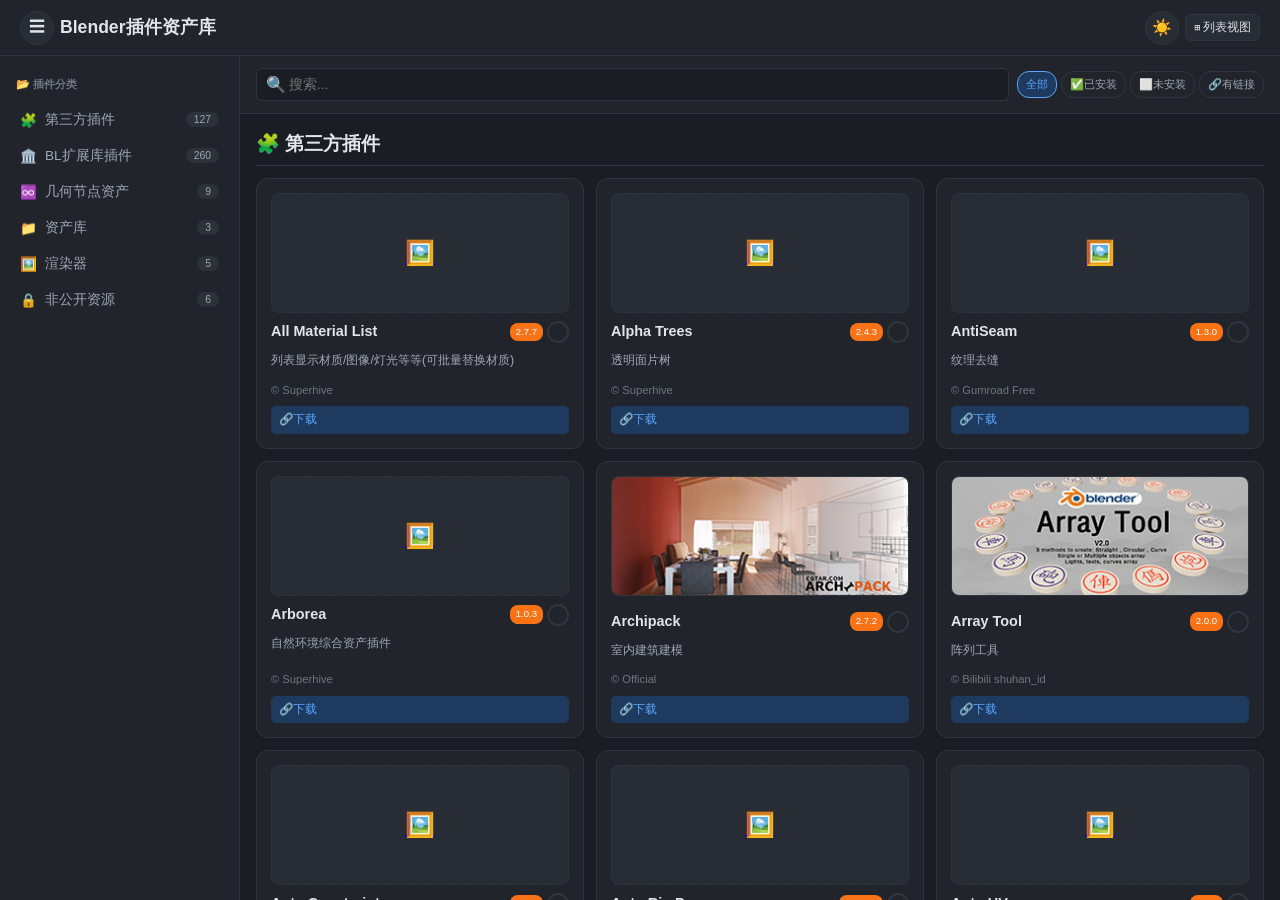
